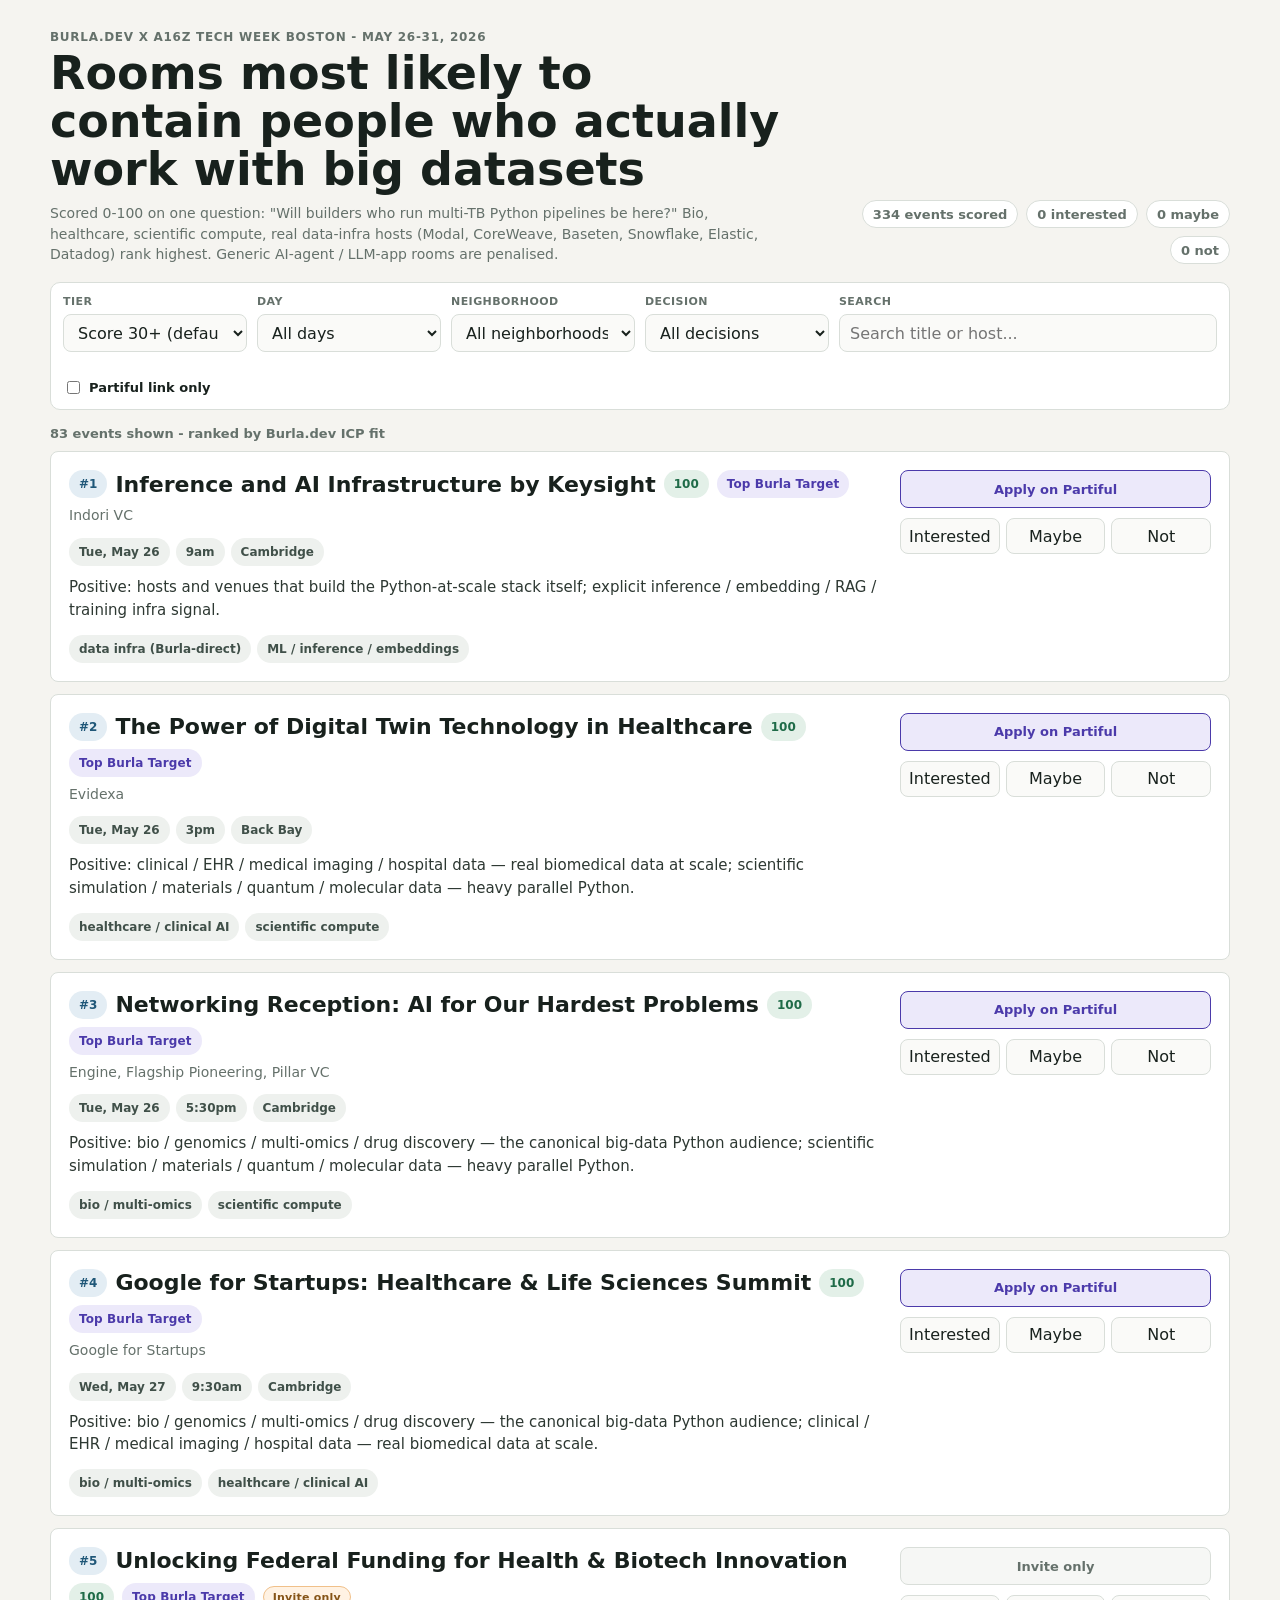
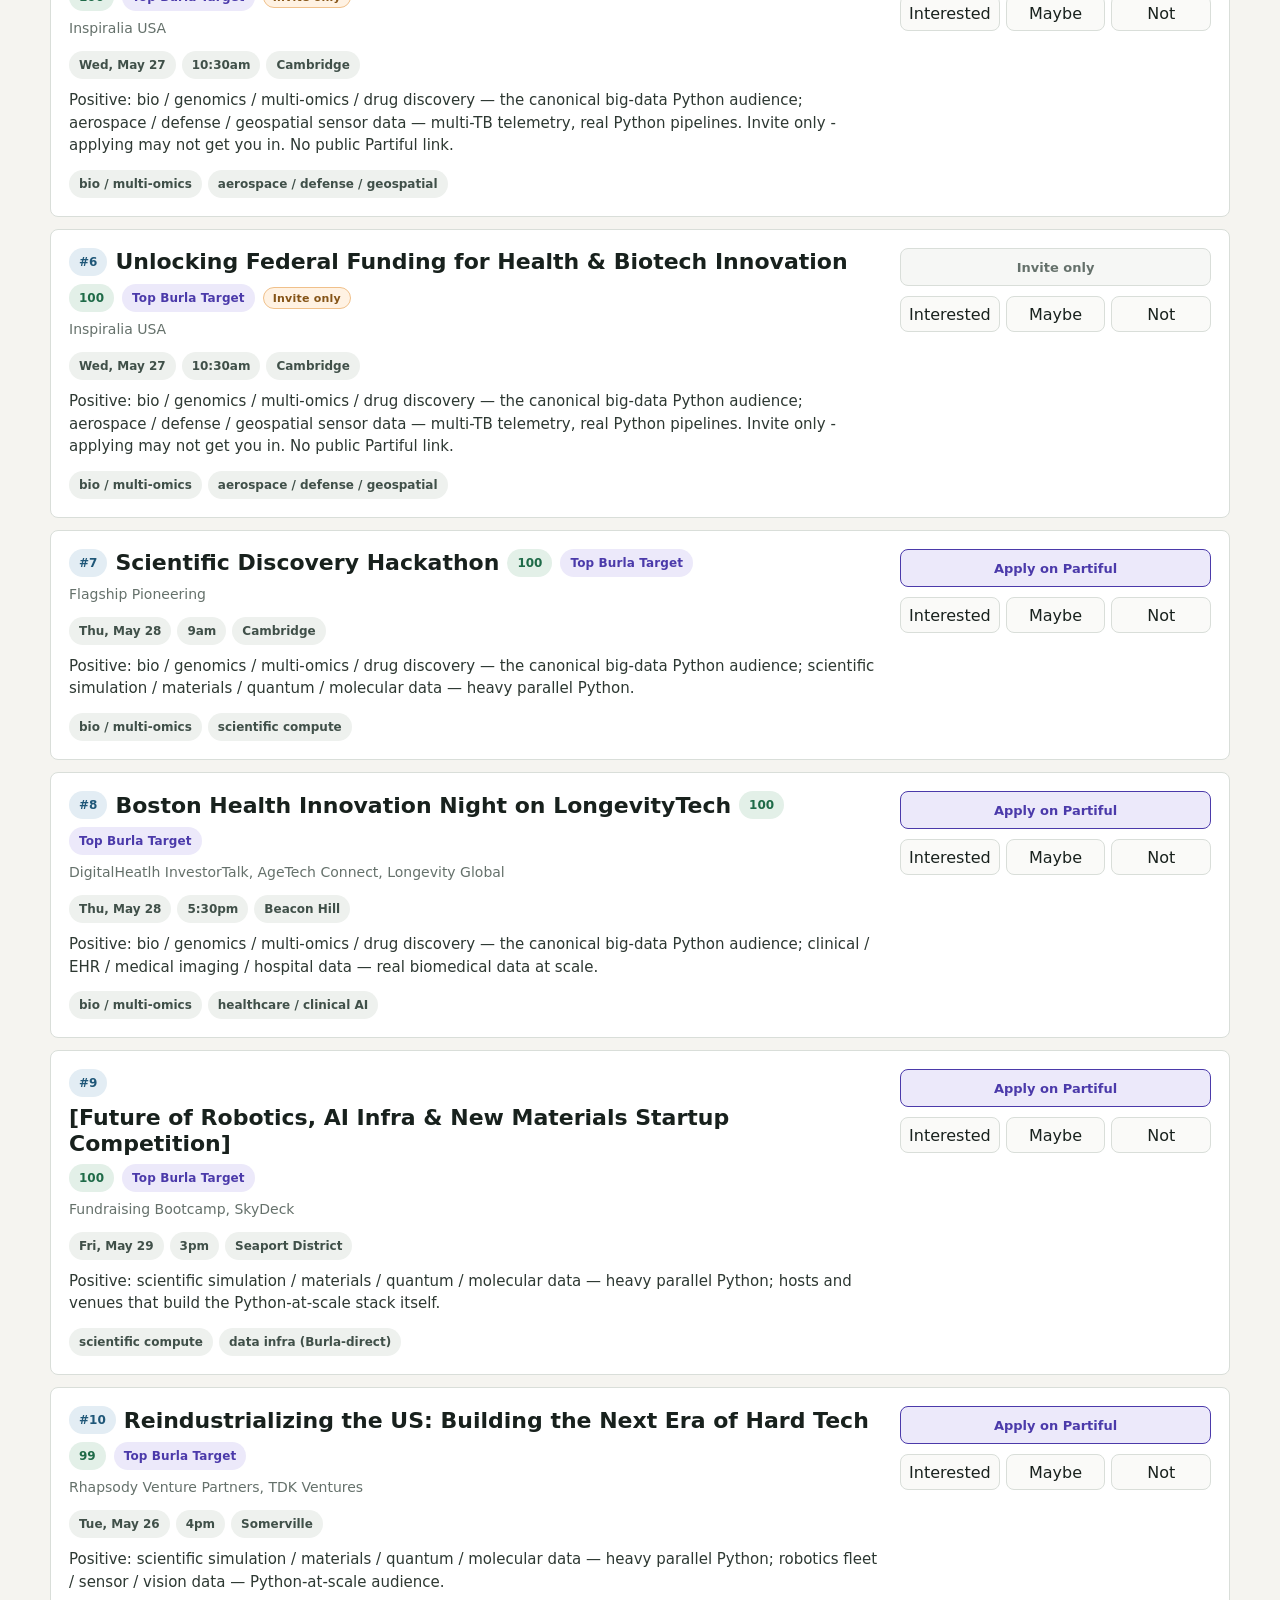
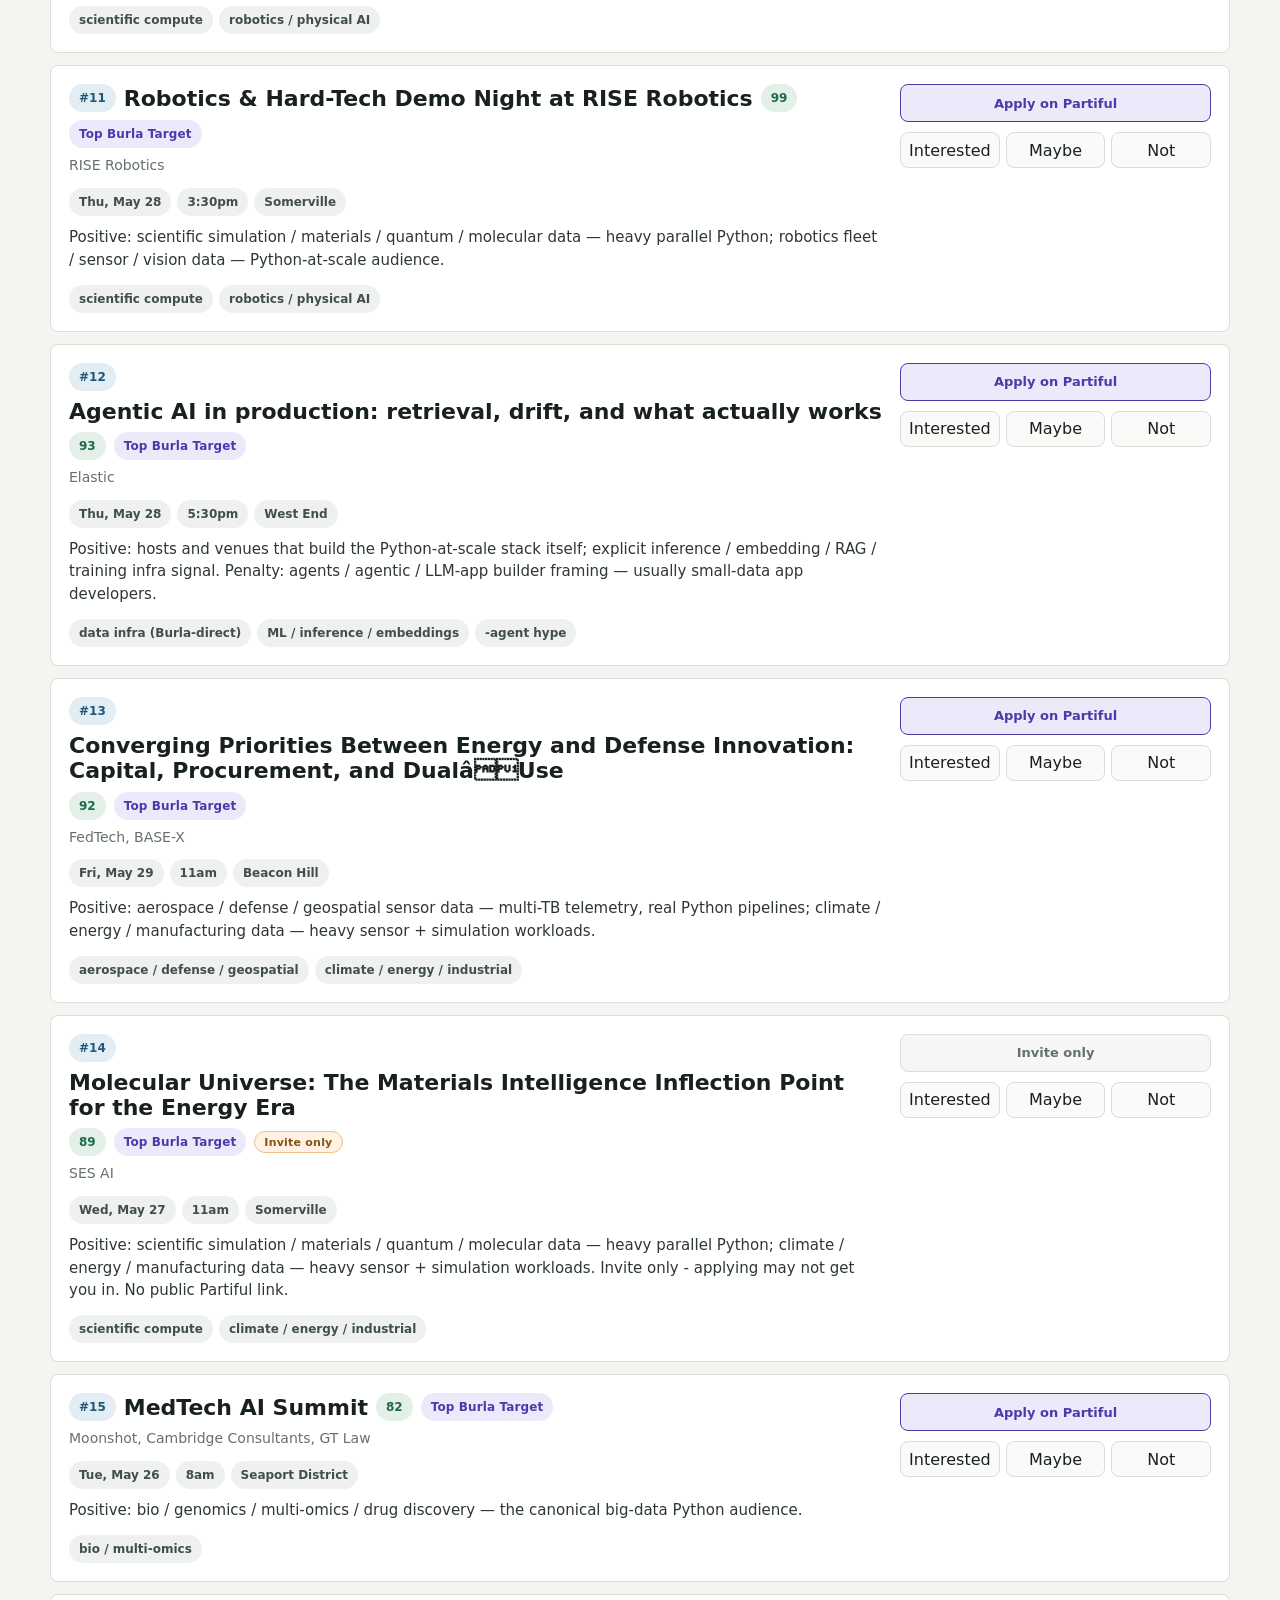
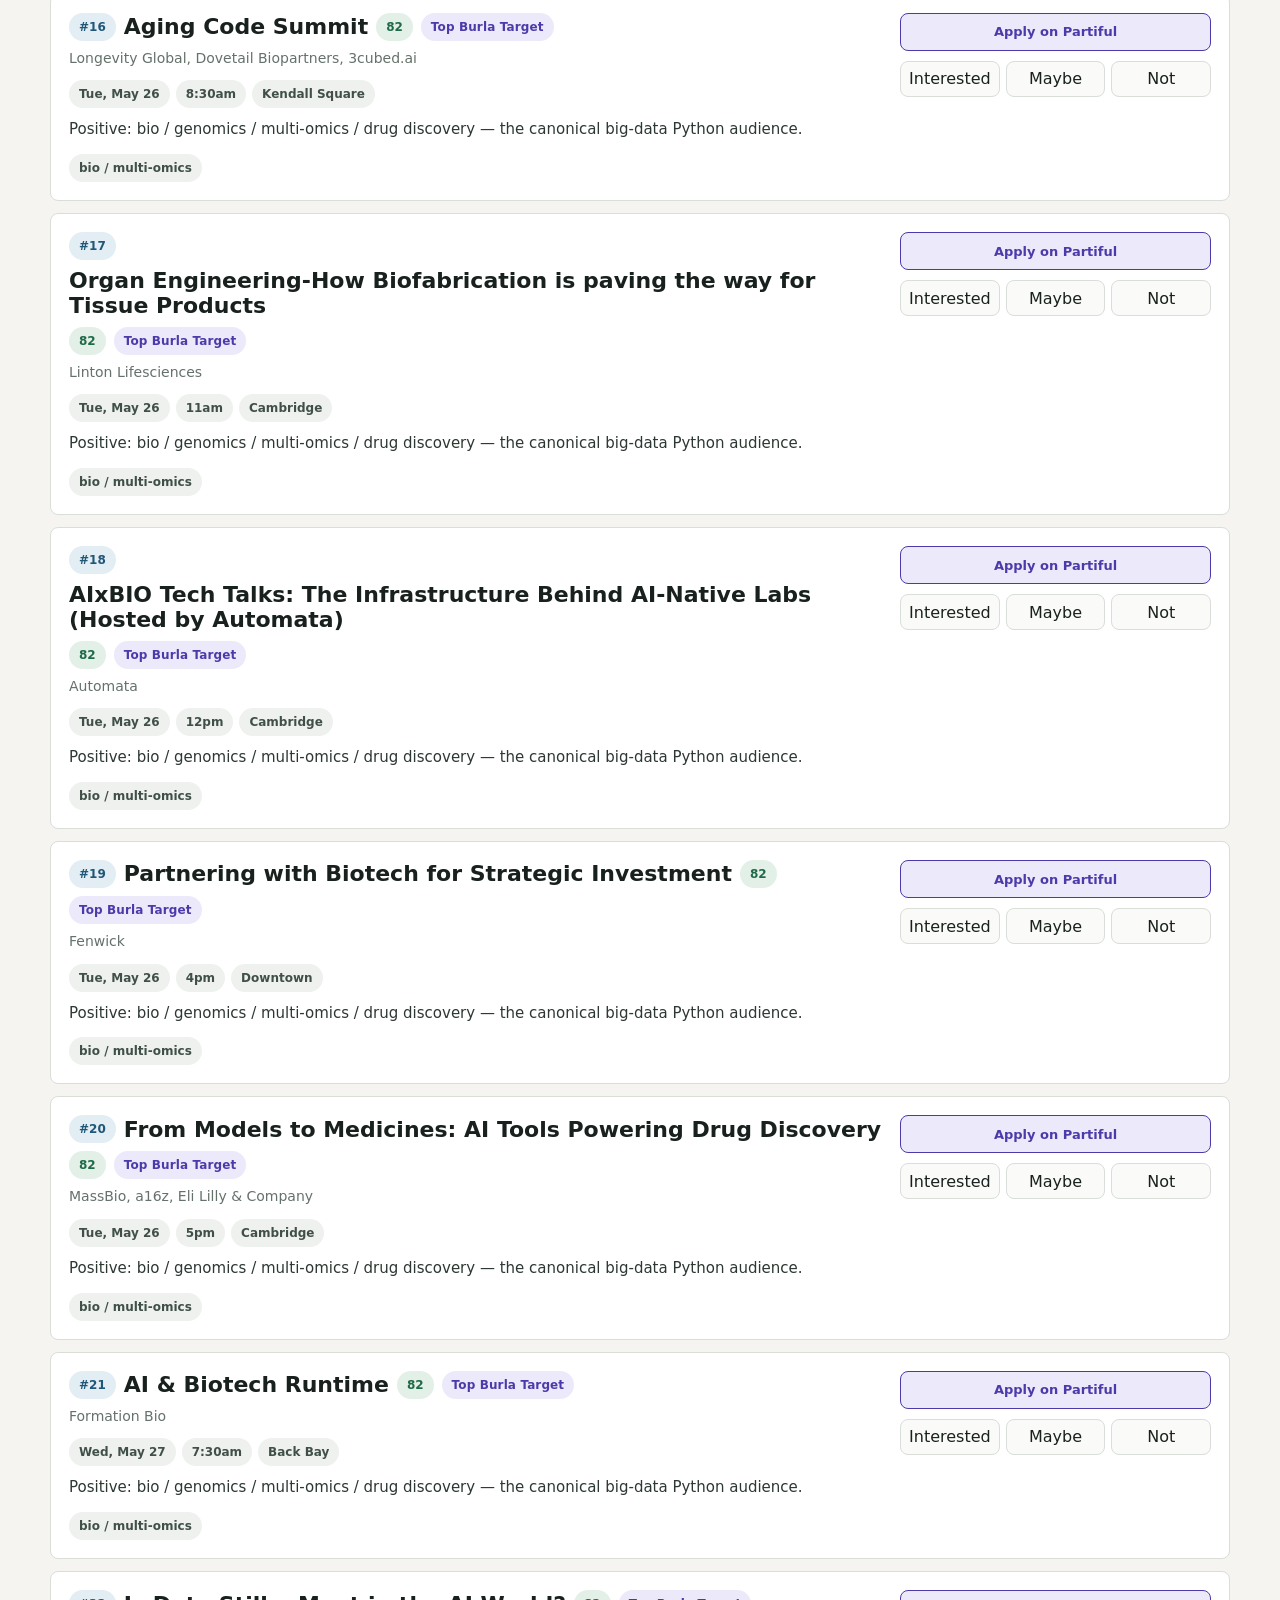
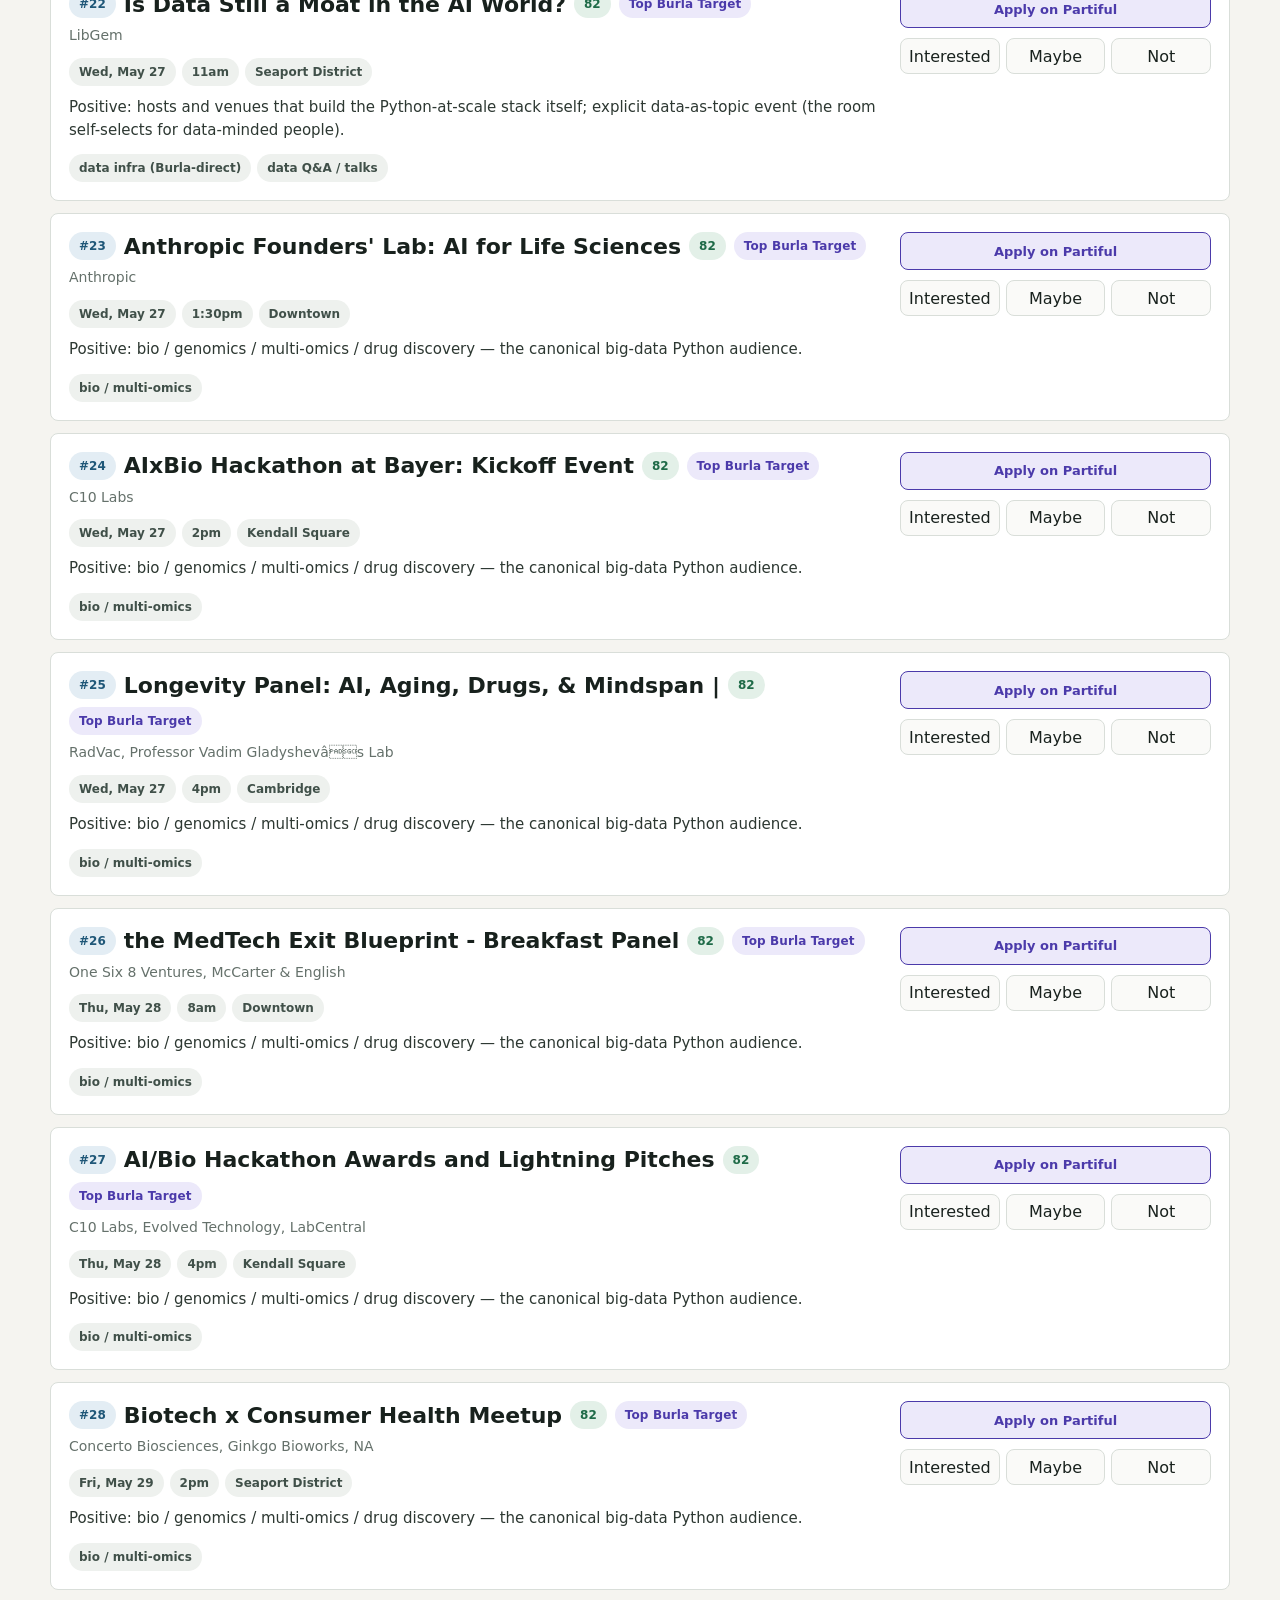
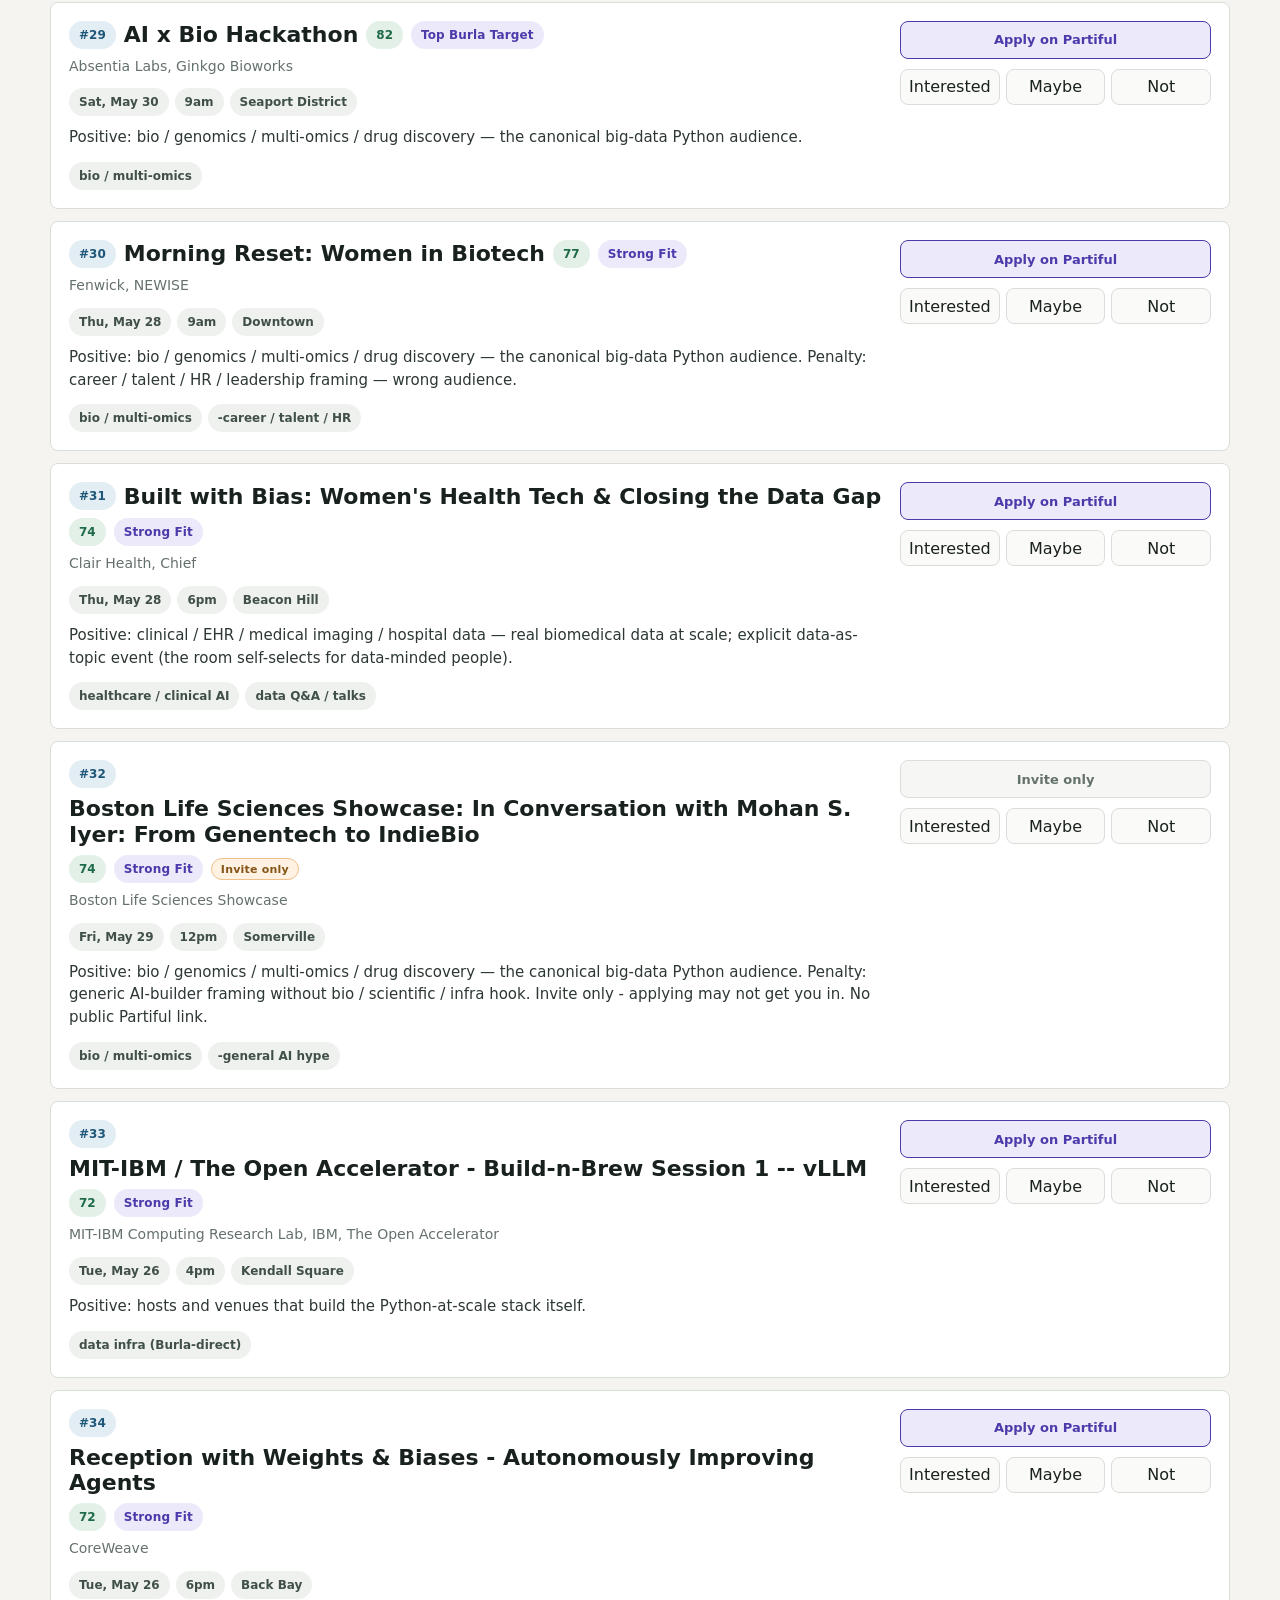
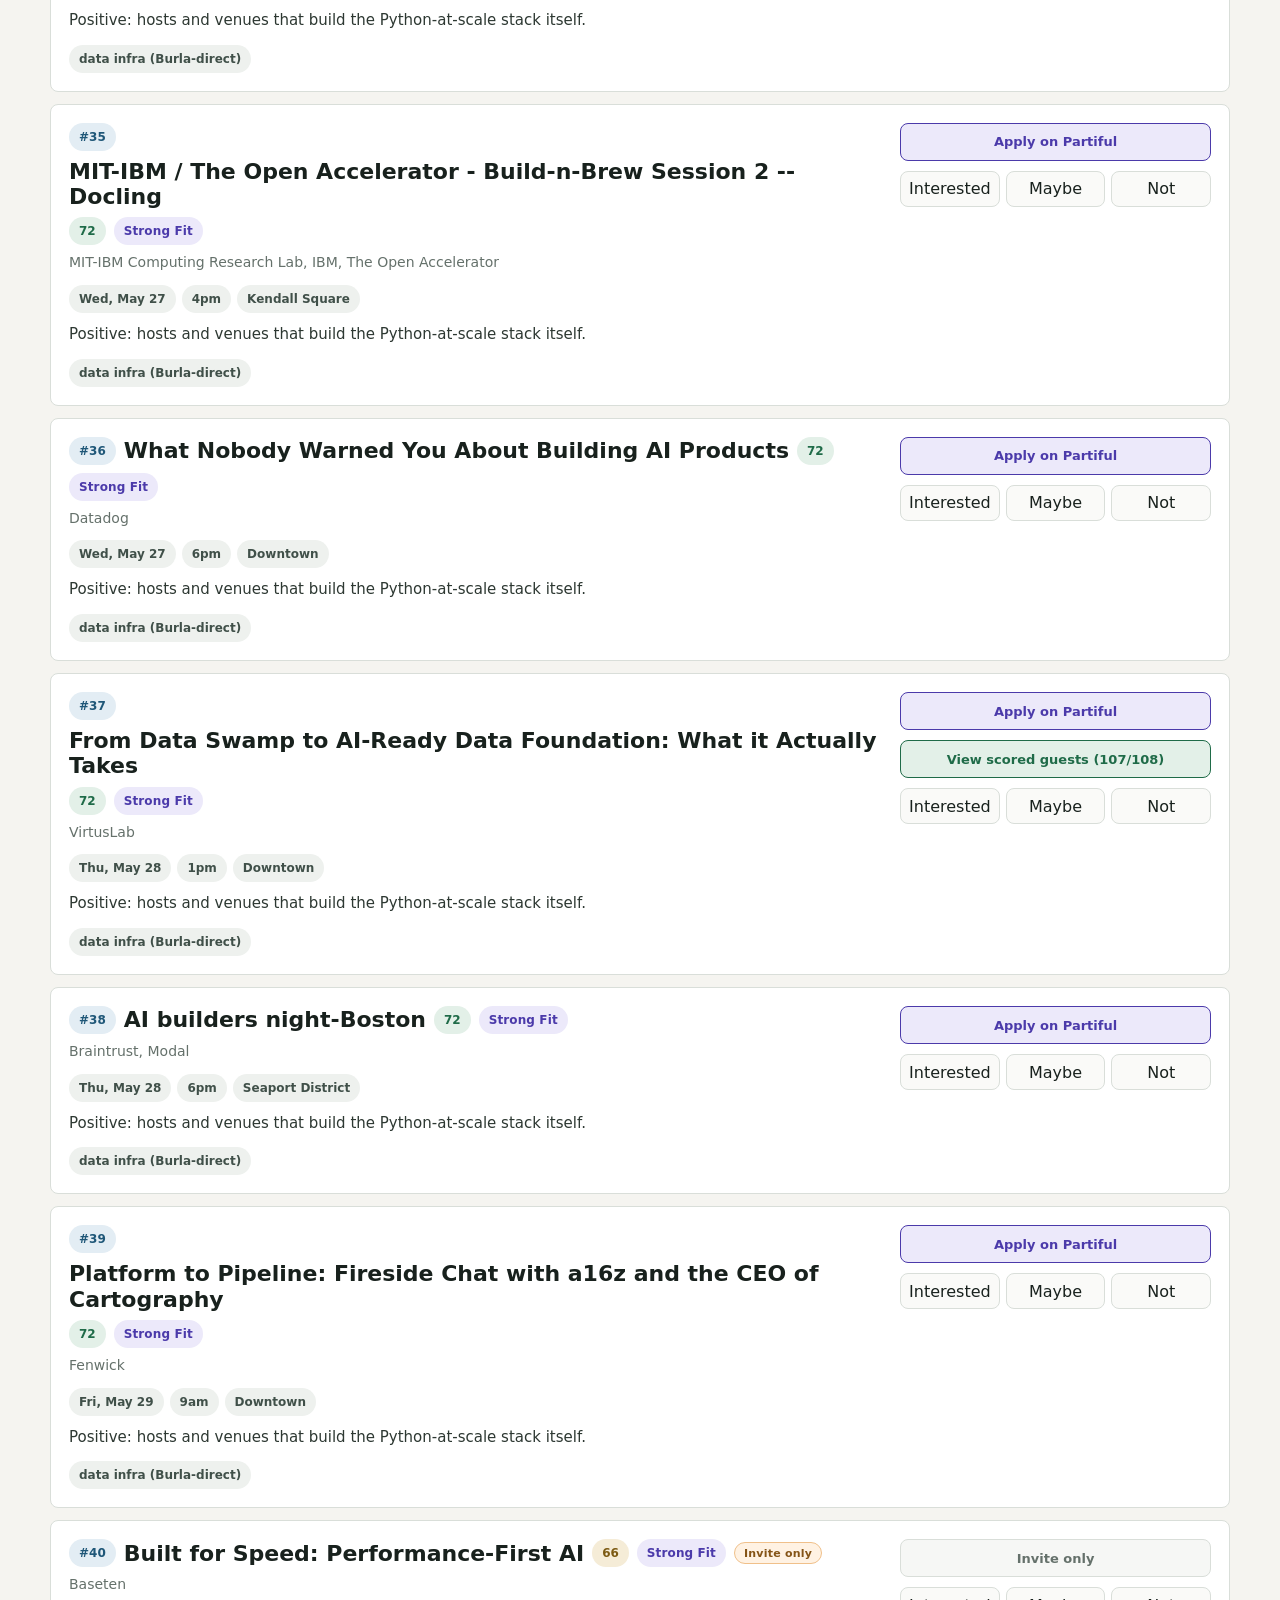
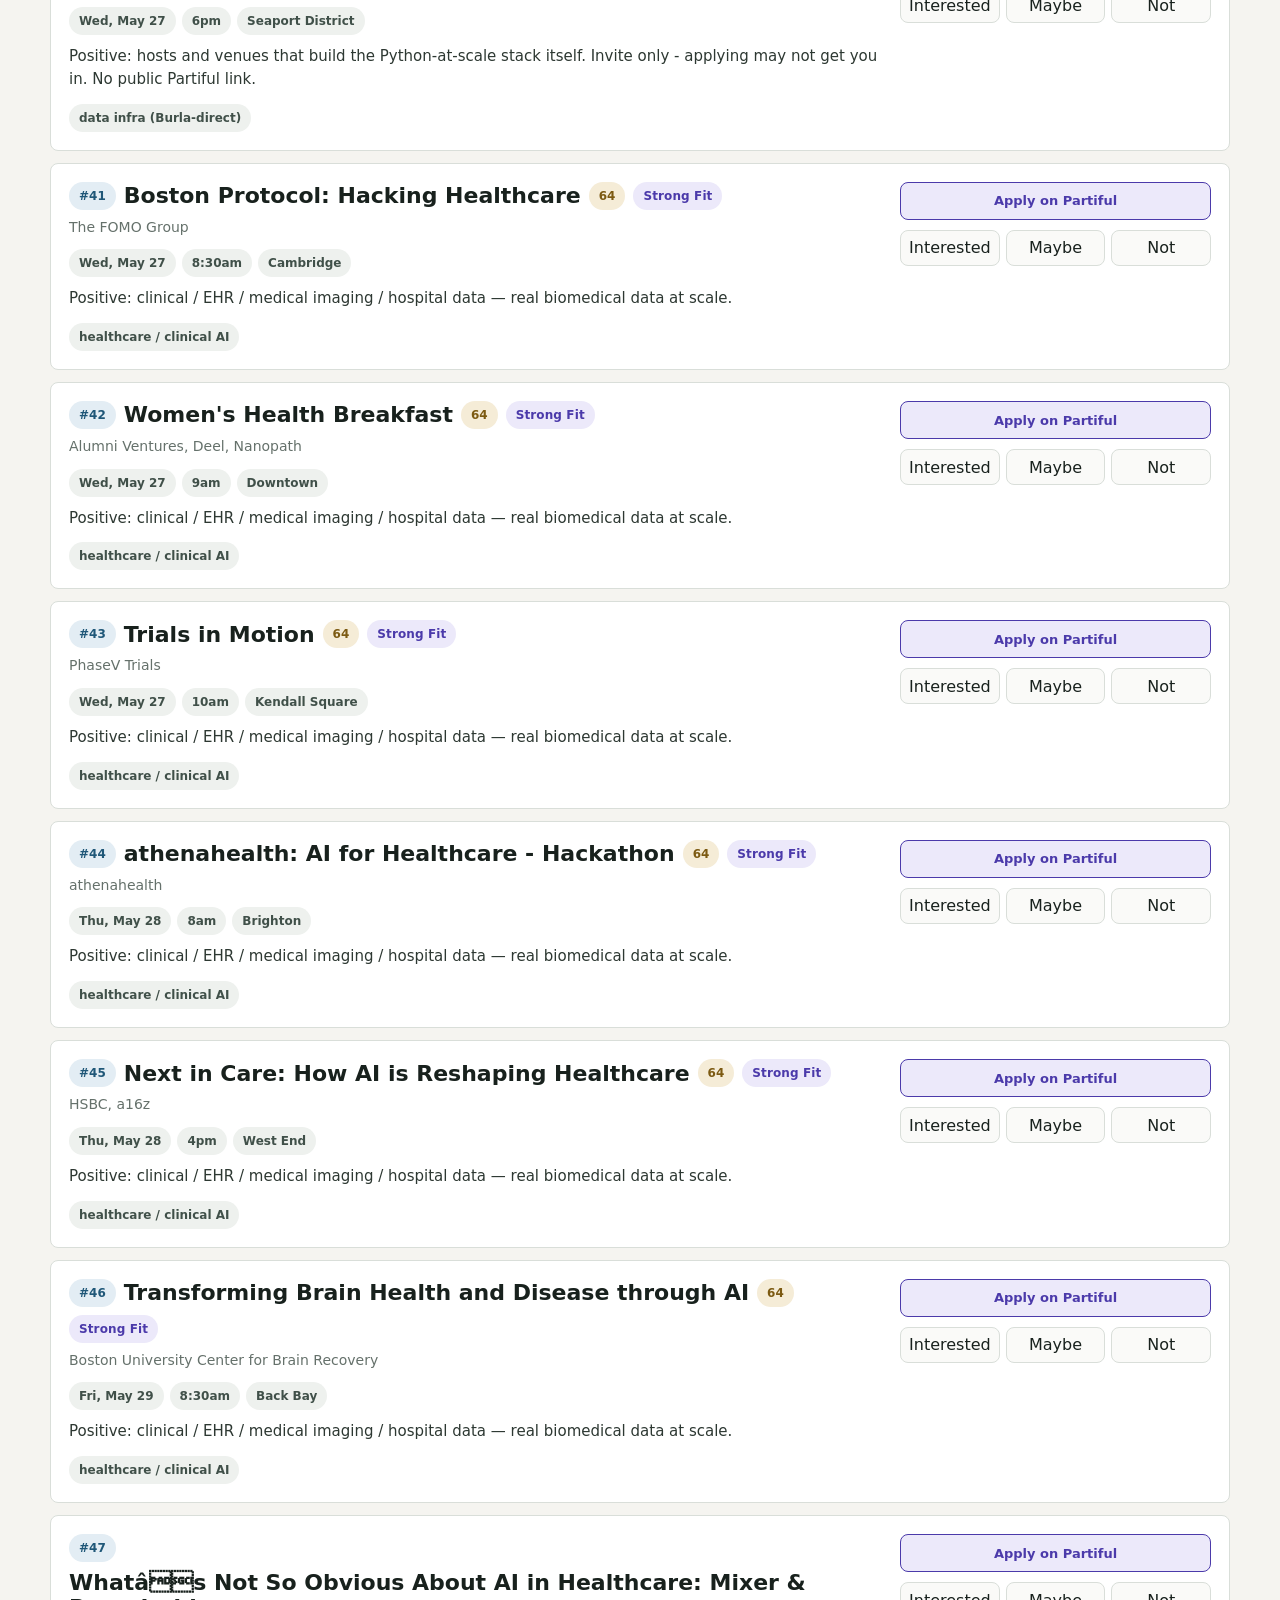
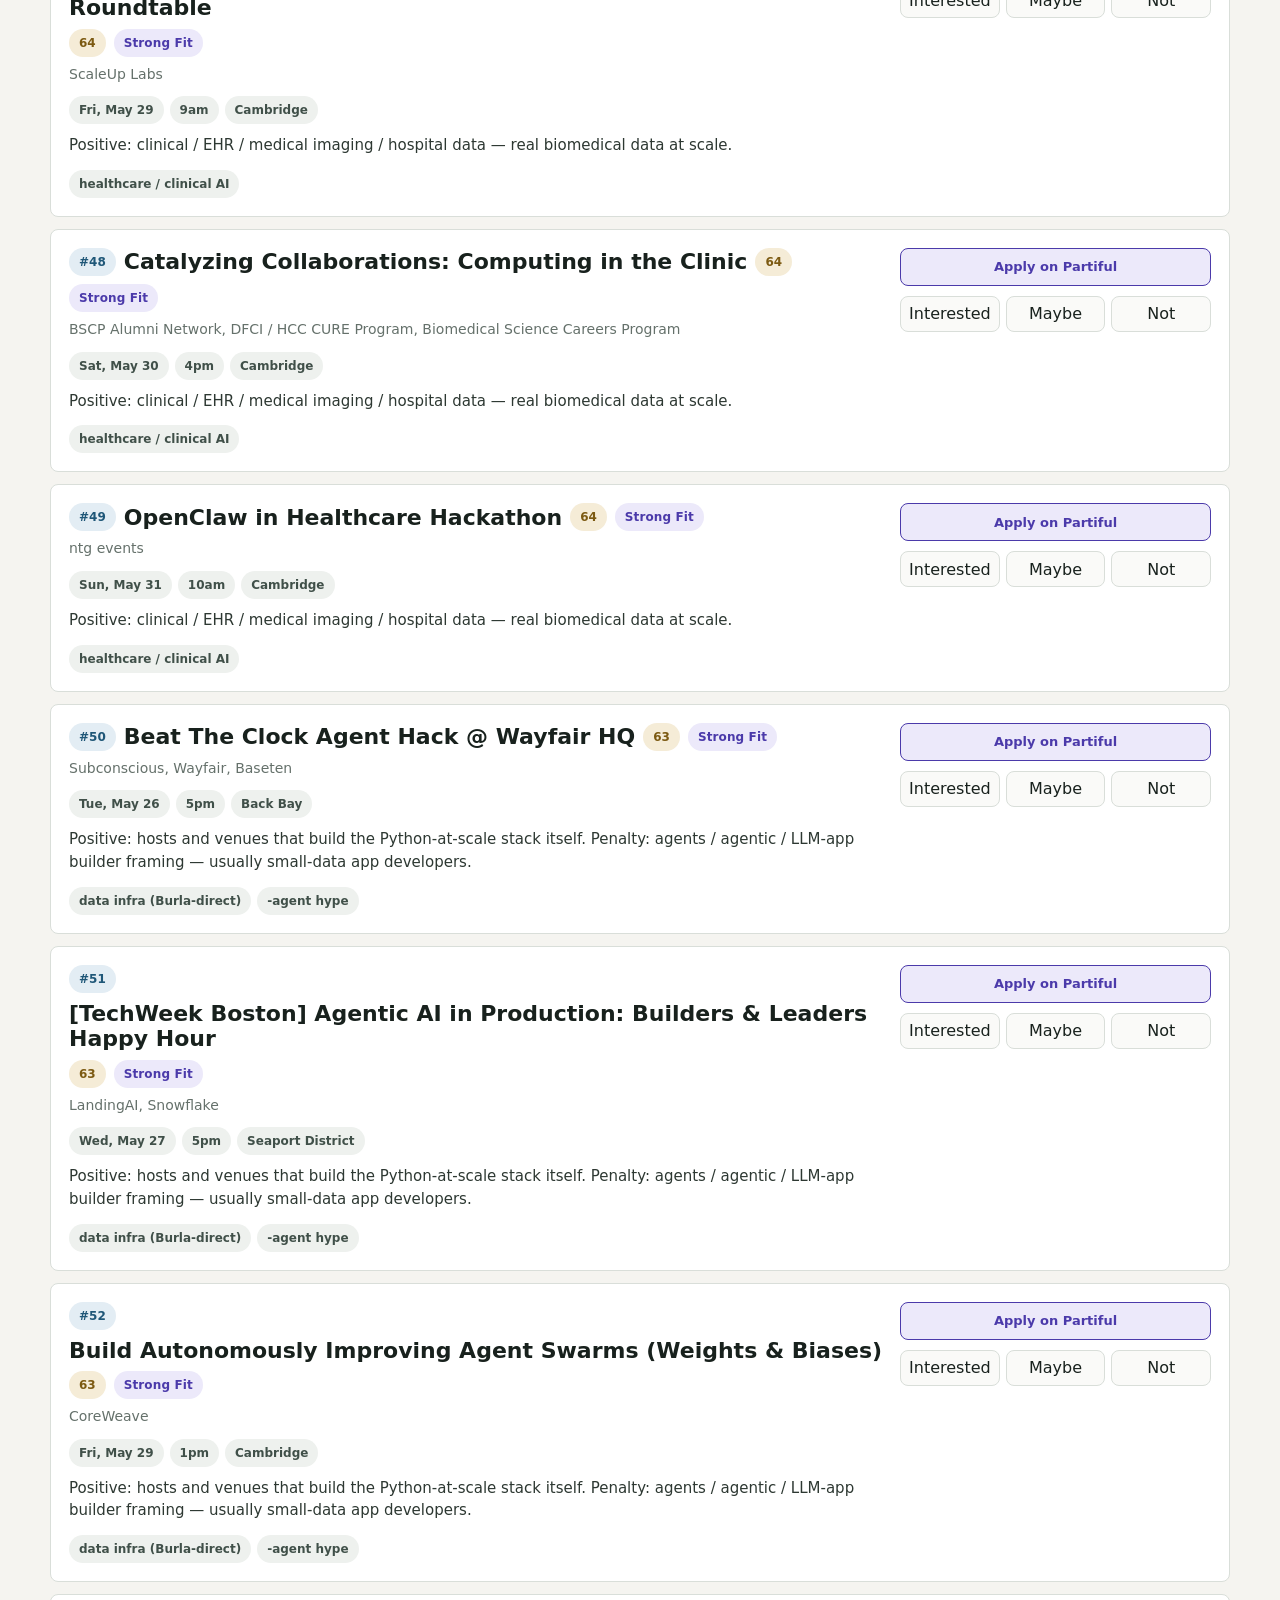
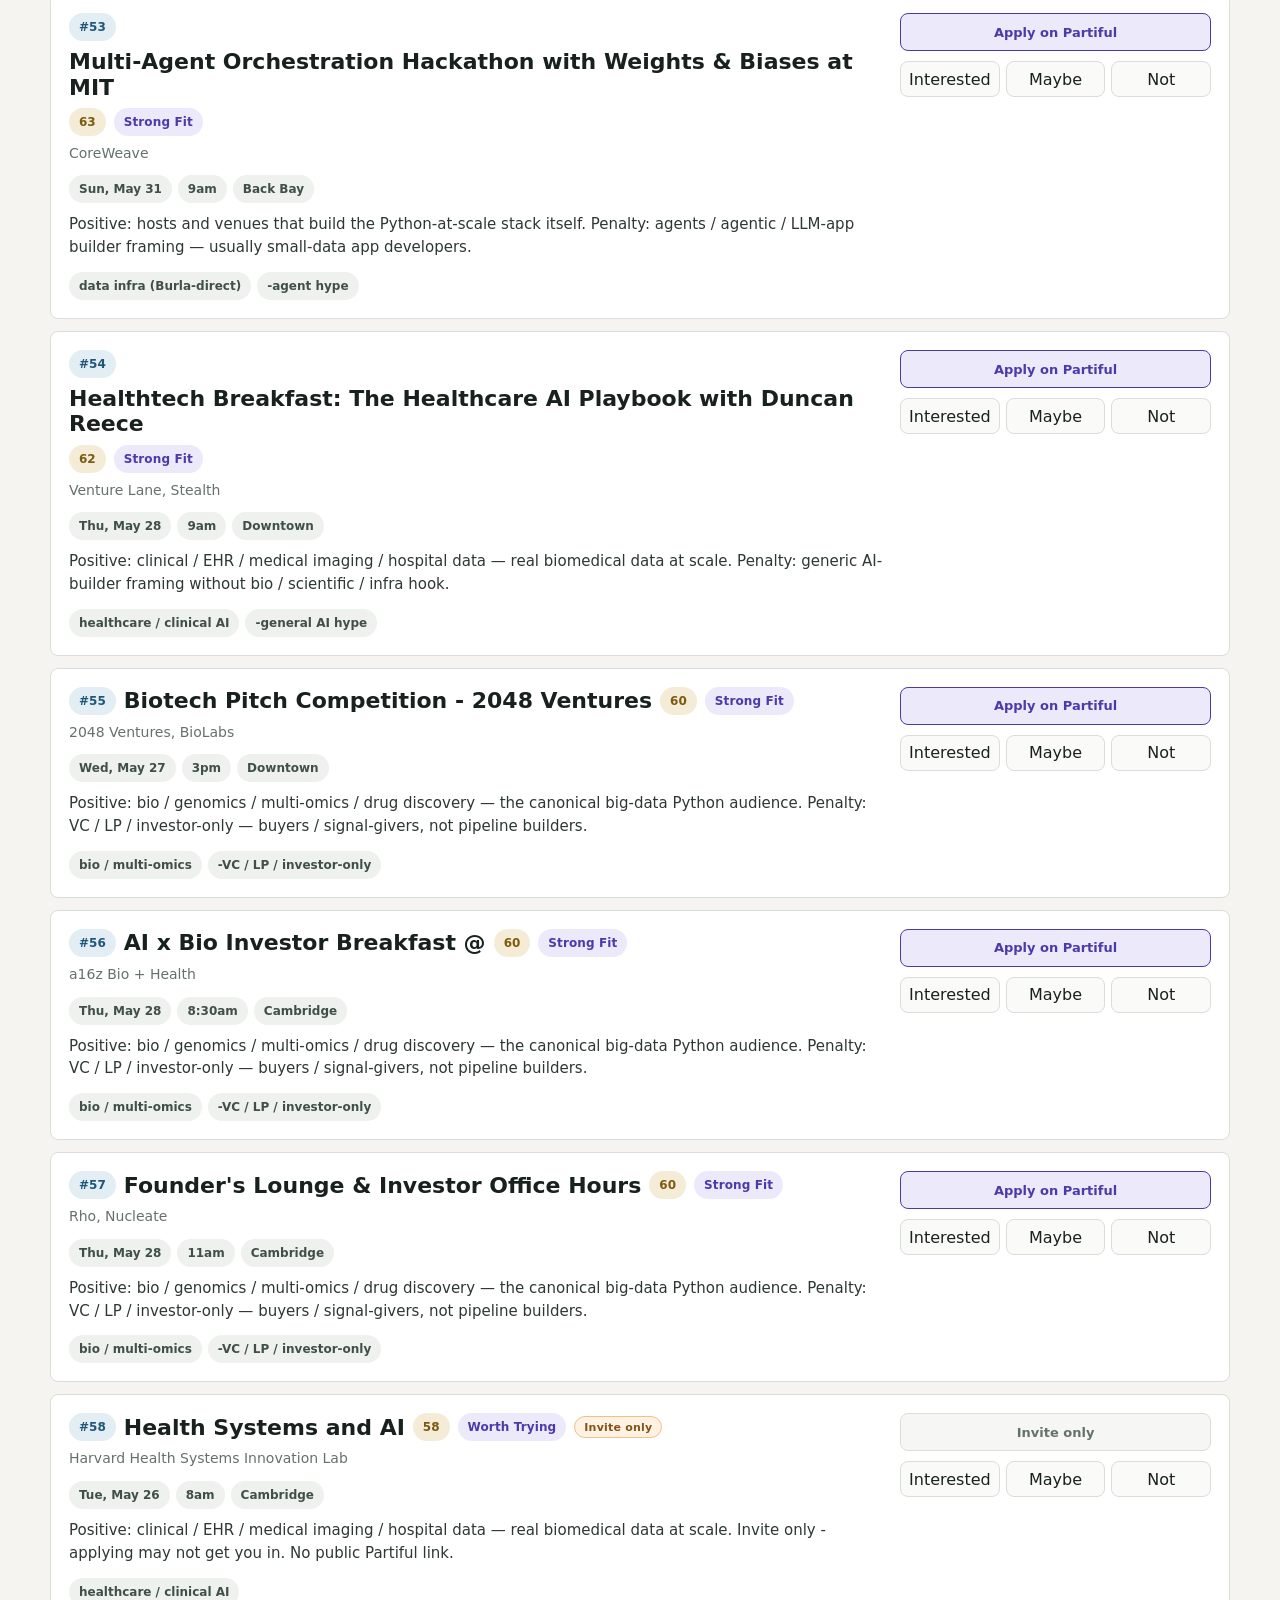
==== index.html @ 52bc9635 "Add Burla Tech Week Boston event and guest scoring dashboard. Static site with 334 scored events and" ====
<!doctype html>
<html lang="en">
  <head>
    <meta charset="utf-8">
    <meta name="viewport" content="width=device-width, initial-scale=1">
    <title>Burla x a16z Tech Week Boston</title>
    <link rel="stylesheet" href="styles.css">
  </head>
  <body>
    <main class="page">
      <header class="page-head">
        <div>
          <p class="eyebrow">Burla.dev x a16z Tech Week Boston - May 26-31, 2026</p>
          <h1>Rooms most likely to contain people who actually work with big datasets</h1>
          <p class="lede">Scored 0-100 on one question: "Will builders who run multi-TB Python pipelines be here?" Bio, healthcare, scientific compute, real data-infra hosts (Modal, CoreWeave, Baseten, Snowflake, Elastic, Datadog) rank highest. Generic AI-agent / LLM-app rooms are penalised.</p>
        </div>
        <div class="decision-counts" id="decisionCounts"></div>
      </header>

      <section class="filters">
        <div class="filter-group">
          <label for="tier">Tier</label>
          <select id="tier">
            <option value="actionable">Score 30+ (default)</option>
            <option value="all">Everything (334)</option>
            <option value="Top Burla Target">Top Burla Target</option>
            <option value="Strong Fit">Strong Fit</option>
            <option value="Worth Trying">Worth Trying</option>
            <option value="Soft / Adjacent">Soft / Adjacent</option>
            <option value="Off-Topic">Off-Topic</option>
          </select>
        </div>
        <div class="filter-group">
          <label for="day">Day</label>
          <select id="day">
            <option value="">All days</option>
          </select>
        </div>
        <div class="filter-group">
          <label for="neighborhood">Neighborhood</label>
          <select id="neighborhood">
            <option value="">All neighborhoods</option>
          </select>
        </div>
        <div class="filter-group">
          <label for="decision">Decision</label>
          <select id="decision">
            <option value="">All decisions</option>
            <option value="Interested">Only Interested</option>
            <option value="Maybe">Only Maybe</option>
            <option value="Not">Only Not</option>
            <option value="Unmarked">Only Unmarked</option>
          </select>
        </div>
        <div class="filter-group grow">
          <label for="search">Search</label>
          <input id="search" type="search" placeholder="Search title or host...">
        </div>
        <div class="filter-group">
          <label class="checkbox">
            <input id="partifulOnly" type="checkbox">
            Partiful link only
          </label>
        </div>
      </section>

      <p class="result-count" id="resultCount"></p>

      <div class="people-list" id="peopleList" aria-live="polite"></div>
    </main>

    <script type="application/json" id="events-data">[{"id": 6517, "date": "2026-05-26", "time": "09:00:00", "name": "Inference and AI Infrastructure by Keysight", "company": "Indori VC", "hosts": ["Indori VC"], "location": "Cambridge", "neighborhoods": ["Cambridge"], "partiful": "https://partiful.com/e/nJ9P46nBl7d4v8QxroQb", "isInviteOnly": false, "sponsorTier": null, "timeOfDay": "Morning", "score": 100, "tier": "Top Burla Target", "tags": ["data infra (Burla-direct)", "ML / inference / embeddings"], "evidence": "Positive: hosts and venues that build the Python-at-scale stack itself; explicit inference / embedding / RAG / training infra signal."}, {"id": 4795, "date": "2026-05-26", "time": "15:00:00", "name": "The Power of Digital Twin Technology in Healthcare", "company": "Evidexa", "hosts": ["Evidexa"], "location": "Back Bay", "neighborhoods": ["Back Bay"], "partiful": "https://partiful.com/e/F2lHjVgAHLaTJrReBQ7v", "isInviteOnly": false, "sponsorTier": null, "timeOfDay": "Afternoon", "score": 100, "tier": "Top Burla Target", "tags": ["healthcare / clinical AI", "scientific compute"], "evidence": "Positive: clinical / EHR / medical imaging / hospital data — real biomedical data at scale; scientific simulation / materials / quantum / molecular data — heavy parallel Python."}, {"id": 4759, "date": "2026-05-26", "time": "17:30:00", "name": "Networking Reception: AI for Our Hardest Problems", "company": "The Engine", "hosts": ["Engine", "Flagship Pioneering", "Pillar VC"], "location": "Cambridge", "neighborhoods": ["Cambridge"], "partiful": "https://partiful.com/e/9zk8PBr3GI2cSWVj9niv", "isInviteOnly": false, "sponsorTier": null, "timeOfDay": "Evening", "score": 100, "tier": "Top Burla Target", "tags": ["bio / multi-omics", "scientific compute"], "evidence": "Positive: bio / genomics / multi-omics / drug discovery — the canonical big-data Python audience; scientific simulation / materials / quantum / molecular data — heavy parallel Python."}, {"id": 4497, "date": "2026-05-27", "time": "09:30:00", "name": "Google for Startups: Healthcare & Life Sciences Summit", "company": "Google for Startups", "hosts": ["Google for Startups"], "location": "Cambridge", "neighborhoods": ["Cambridge"], "partiful": "https://partiful.com/e/r15W7xfPhpCKh4AeMlDH", "isInviteOnly": false, "sponsorTier": "gold", "timeOfDay": "Morning", "score": 100, "tier": "Top Burla Target", "tags": ["bio / multi-omics", "healthcare / clinical AI"], "evidence": "Positive: bio / genomics / multi-omics / drug discovery — the canonical big-data Python audience; clinical / EHR / medical imaging / hospital data — real biomedical data at scale."}, {"id": 4560, "date": "2026-05-27", "time": "10:30:00", "name": "Unlocking Federal Funding for Health & Biotech Innovation", "company": "Inspiralia US", "hosts": ["Inspiralia USA"], "location": "Cambridge", "neighborhoods": ["Cambridge"], "partiful": null, "isInviteOnly": true, "sponsorTier": null, "timeOfDay": "Morning", "score": 100, "tier": "Top Burla Target", "tags": ["bio / multi-omics", "aerospace / defense / geospatial"], "evidence": "Positive: bio / genomics / multi-omics / drug discovery — the canonical big-data Python audience; aerospace / defense / geospatial sensor data — multi-TB telemetry, real Python pipelines. Invite only - applying may not get you in. No public Partiful link."}, {"id": 4594, "date": "2026-05-27", "time": "10:30:00", "name": "Unlocking Federal Funding for Health & Biotech Innovation", "company": "Inspiralia US", "hosts": ["Inspiralia USA"], "location": "Cambridge", "neighborhoods": ["Cambridge"], "partiful": null, "isInviteOnly": true, "sponsorTier": null, "timeOfDay": "Morning", "score": 100, "tier": "Top Burla Target", "tags": ["bio / multi-omics", "aerospace / defense / geospatial"], "evidence": "Positive: bio / genomics / multi-omics / drug discovery — the canonical big-data Python audience; aerospace / defense / geospatial sensor data — multi-TB telemetry, real Python pipelines. Invite only - applying may not get you in. No public Partiful link."}, {"id": 5579, "date": "2026-05-28", "time": "09:00:00", "name": "Scientific Discovery Hackathon", "company": "Flagship Pioneering", "hosts": ["Flagship Pioneering"], "location": "Cambridge", "neighborhoods": ["Cambridge"], "partiful": "https://partiful.com/e/QE3rf39P03sCEOFzx3Ik", "isInviteOnly": false, "sponsorTier": null, "timeOfDay": "Morning", "score": 100, "tier": "Top Burla Target", "tags": ["bio / multi-omics", "scientific compute"], "evidence": "Positive: bio / genomics / multi-omics / drug discovery — the canonical big-data Python audience; scientific simulation / materials / quantum / molecular data — heavy parallel Python."}, {"id": 33, "date": "2026-05-28", "time": "17:30:00", "name": "Boston Health Innovation Night on LongevityTech", "company": "DigitalHeatlh InvestorTalk", "hosts": ["DigitalHeatlh InvestorTalk", "AgeTech Connect", "Longevity Global"], "location": "Beacon Hill", "neighborhoods": ["Beacon Hill"], "partiful": "https://partiful.com/e/Pg2f8DHkLfdrCb3ovpkw", "isInviteOnly": false, "sponsorTier": null, "timeOfDay": "Evening", "score": 100, "tier": "Top Burla Target", "tags": ["bio / multi-omics", "healthcare / clinical AI"], "evidence": "Positive: bio / genomics / multi-omics / drug discovery — the canonical big-data Python audience; clinical / EHR / medical imaging / hospital data — real biomedical data at scale."}, {"id": 4070, "date": "2026-05-29", "time": "15:00:00", "name": "[Future of Robotics, AI Infra & New Materials Startup Competition]", "company": "Fundraising Bootcamp", "hosts": ["Fundraising Bootcamp", "SkyDeck"], "location": "Seaport District", "neighborhoods": ["Seaport District"], "partiful": "https://partiful.com/e/tfIqa3mNawYMhGzvLWwt", "isInviteOnly": false, "sponsorTier": null, "timeOfDay": "Afternoon", "score": 100, "tier": "Top Burla Target", "tags": ["scientific compute", "data infra (Burla-direct)"], "evidence": "Positive: scientific simulation / materials / quantum / molecular data — heavy parallel Python; hosts and venues that build the Python-at-scale stack itself."}, {"id": 6075, "date": "2026-05-26", "time": "16:00:00", "name": "Reindustrializing the US: Building the Next Era of Hard Tech", "company": "Rhapsody Venture Partners", "hosts": ["Rhapsody Venture Partners", "TDK Ventures"], "location": "Somerville", "neighborhoods": ["Somerville"], "partiful": "https://partiful.com/e/K0A7mmrNfgMrSyw20DLH", "isInviteOnly": false, "sponsorTier": null, "timeOfDay": "Afternoon", "score": 99, "tier": "Top Burla Target", "tags": ["scientific compute", "robotics / physical AI"], "evidence": "Positive: scientific simulation / materials / quantum / molecular data — heavy parallel Python; robotics fleet / sensor / vision data — Python-at-scale audience."}, {"id": 37, "date": "2026-05-28", "time": "15:30:00", "name": "Robotics & Hard-Tech Demo Night at RISE Robotics", "company": "RISE Robotics", "hosts": ["RISE Robotics"], "location": "Somerville", "neighborhoods": ["Somerville"], "partiful": "https://partiful.com/e/KP2y0vtxmdLA5FggQLlG", "isInviteOnly": false, "sponsorTier": null, "timeOfDay": "Afternoon", "score": 99, "tier": "Top Burla Target", "tags": ["scientific compute", "robotics / physical AI"], "evidence": "Positive: scientific simulation / materials / quantum / molecular data — heavy parallel Python; robotics fleet / sensor / vision data — Python-at-scale audience."}, {"id": 5479, "date": "2026-05-28", "time": "17:30:00", "name": "Agentic AI in production: retrieval, drift, and what actually works", "company": "Elastic", "hosts": ["Elastic"], "location": "West End", "neighborhoods": ["West End"], "partiful": "https://partiful.com/e/iShXGbvtF35NmFklk54c", "isInviteOnly": false, "sponsorTier": null, "timeOfDay": "Evening", "score": 93, "tier": "Top Burla Target", "tags": ["data infra (Burla-direct)", "ML / inference / embeddings", "-agent hype"], "evidence": "Positive: hosts and venues that build the Python-at-scale stack itself; explicit inference / embedding / RAG / training infra signal. Penalty: agents / agentic / LLM-app builder framing — usually small-data app developers."}, {"id": 4556, "date": "2026-05-29", "time": "11:00:00", "name": "Converging Priorities Between Energy and Defense Innovation: Capital, Procurement, and DualâUse", "company": "FedTech", "hosts": ["FedTech", "BASE-X"], "location": "Beacon Hill", "neighborhoods": ["Beacon Hill"], "partiful": "https://partiful.com/e/zgxMqegbSNjSuUDFUdlC", "isInviteOnly": false, "sponsorTier": null, "timeOfDay": "Morning", "score": 92, "tier": "Top Burla Target", "tags": ["aerospace / defense / geospatial", "climate / energy / industrial"], "evidence": "Positive: aerospace / defense / geospatial sensor data — multi-TB telemetry, real Python pipelines; climate / energy / manufacturing data — heavy sensor + simulation workloads."}, {"id": 5575, "date": "2026-05-27", "time": "11:00:00", "name": "Molecular Universe: The Materials Intelligence Inflection Point for the Energy Era", "company": "SES AI", "hosts": ["SES AI"], "location": "Somerville", "neighborhoods": ["Somerville"], "partiful": null, "isInviteOnly": true, "sponsorTier": null, "timeOfDay": "Morning", "score": 89, "tier": "Top Burla Target", "tags": ["scientific compute", "climate / energy / industrial"], "evidence": "Positive: scientific simulation / materials / quantum / molecular data — heavy parallel Python; climate / energy / manufacturing data — heavy sensor + simulation workloads. Invite only - applying may not get you in. No public Partiful link."}, {"id": 87, "date": "2026-05-26", "time": "08:00:00", "name": "MedTech AI Summit", "company": "Moonshot", "hosts": ["Moonshot", "Cambridge Consultants", "GT Law"], "location": "Seaport District", "neighborhoods": ["Seaport District"], "partiful": "https://partiful.com/e/XpVEdIeNDHyHm6f6KipN", "isInviteOnly": false, "sponsorTier": null, "timeOfDay": "Morning", "score": 82, "tier": "Top Burla Target", "tags": ["bio / multi-omics"], "evidence": "Positive: bio / genomics / multi-omics / drug discovery — the canonical big-data Python audience."}, {"id": 4524, "date": "2026-05-26", "time": "08:30:00", "name": "Aging Code Summit", "company": "Longevity Global", "hosts": ["Longevity Global", "Dovetail Biopartners", "3cubed.ai"], "location": "Kendall Square", "neighborhoods": ["Kendall Square"], "partiful": "https://partiful.com/e/mrGX7nQq9agpUIjJplF6", "isInviteOnly": false, "sponsorTier": null, "timeOfDay": "Morning", "score": 82, "tier": "Top Burla Target", "tags": ["bio / multi-omics"], "evidence": "Positive: bio / genomics / multi-omics / drug discovery — the canonical big-data Python audience."}, {"id": 6251, "date": "2026-05-26", "time": "11:00:00", "name": "Organ Engineering-How Biofabrication is paving the way for Tissue Products", "company": "Linton Lifesciences", "hosts": ["Linton Lifesciences"], "location": "Cambridge", "neighborhoods": ["Cambridge"], "partiful": "https://partiful.com/e/B14Myl6svuM6HbvaSsCy", "isInviteOnly": false, "sponsorTier": null, "timeOfDay": "Morning", "score": 82, "tier": "Top Burla Target", "tags": ["bio / multi-omics"], "evidence": "Positive: bio / genomics / multi-omics / drug discovery — the canonical big-data Python audience."}, {"id": 255, "date": "2026-05-26", "time": "12:00:00", "name": "AIxBIO Tech Talks: The Infrastructure Behind AI-Native Labs (Hosted by Automata)", "company": "Automata", "hosts": ["Automata"], "location": "Cambridge", "neighborhoods": ["Cambridge"], "partiful": "https://partiful.com/e/19O3ycXCAN3nJfUR8FrF", "isInviteOnly": false, "sponsorTier": null, "timeOfDay": "Noon", "score": 82, "tier": "Top Burla Target", "tags": ["bio / multi-omics"], "evidence": "Positive: bio / genomics / multi-omics / drug discovery — the canonical big-data Python audience."}, {"id": 4549, "date": "2026-05-26", "time": "16:00:00", "name": "Partnering with Biotech for Strategic Investment", "company": "Fenwick", "hosts": ["Fenwick"], "location": "Downtown", "neighborhoods": ["Downtown"], "partiful": "https://partiful.com/e/9F6jn6vipZnQ9fFwe9Oq", "isInviteOnly": false, "sponsorTier": "platinum", "timeOfDay": "Afternoon", "score": 82, "tier": "Top Burla Target", "tags": ["bio / multi-omics"], "evidence": "Positive: bio / genomics / multi-omics / drug discovery — the canonical big-data Python audience."}, {"id": 4745, "date": "2026-05-26", "time": "17:00:00", "name": "From Models to Medicines: AI Tools Powering Drug Discovery", "company": "MassBio", "hosts": ["MassBio", "a16z", "Eli Lilly & Company"], "location": "Cambridge", "neighborhoods": ["Cambridge"], "partiful": "https://partiful.com/e/x7APx6PtGOrOLpxmqGHi", "isInviteOnly": false, "sponsorTier": "platinum", "timeOfDay": "Evening", "score": 82, "tier": "Top Burla Target", "tags": ["bio / multi-omics"], "evidence": "Positive: bio / genomics / multi-omics / drug discovery — the canonical big-data Python audience."}, {"id": 4085, "date": "2026-05-27", "time": "07:30:00", "name": "AI & Biotech Runtime", "company": "Formation Bio", "hosts": ["Formation Bio"], "location": "Back Bay", "neighborhoods": ["Back Bay"], "partiful": "https://partiful.com/e/FJXCHsTzgGQQQwt1qWGG", "isInviteOnly": false, "sponsorTier": null, "timeOfDay": "Morning", "score": 82, "tier": "Top Burla Target", "tags": ["bio / multi-omics"], "evidence": "Positive: bio / genomics / multi-omics / drug discovery — the canonical big-data Python audience."}, {"id": 5354, "date": "2026-05-27", "time": "11:00:00", "name": "Is Data Still a Moat in the AI World?", "company": "LibGem", "hosts": ["LibGem"], "location": "Seaport District", "neighborhoods": ["Seaport District"], "partiful": "https://partiful.com/e/g16OAfTQBIqG4XpYqWD1", "isInviteOnly": false, "sponsorTier": null, "timeOfDay": "Morning", "score": 82, "tier": "Top Burla Target", "tags": ["data infra (Burla-direct)", "data Q&A / talks"], "evidence": "Positive: hosts and venues that build the Python-at-scale stack itself; explicit data-as-topic event (the room self-selects for data-minded people)."}, {"id": 5416, "date": "2026-05-27", "time": "13:30:00", "name": "Anthropic Founders' Lab: AI for Life Sciences", "company": "Anthropic", "hosts": ["Anthropic"], "location": "Downtown", "neighborhoods": ["Downtown"], "partiful": "https://partiful.com/e/gKBL52v6jIOhzpijIXBV", "isInviteOnly": false, "sponsorTier": null, "timeOfDay": "Afternoon", "score": 82, "tier": "Top Burla Target", "tags": ["bio / multi-omics"], "evidence": "Positive: bio / genomics / multi-omics / drug discovery — the canonical big-data Python audience."}, {"id": 4695, "date": "2026-05-27", "time": "14:00:00", "name": "AIxBio Hackathon at Bayer: Kickoff Event", "company": "C10 Labs", "hosts": ["C10 Labs"], "location": "Kendall Square", "neighborhoods": ["Kendall Square"], "partiful": "https://partiful.com/e/d75Fr7EgDNLoznDMb4MV", "isInviteOnly": false, "sponsorTier": null, "timeOfDay": "Afternoon", "score": 82, "tier": "Top Burla Target", "tags": ["bio / multi-omics"], "evidence": "Positive: bio / genomics / multi-omics / drug discovery — the canonical big-data Python audience."}, {"id": 4933, "date": "2026-05-27", "time": "16:00:00", "name": "Longevity Panel: AI, Aging, Drugs, & Mindspan |", "company": "RadVac", "hosts": ["RadVac", "Professor Vadim Gladyshevâs Lab"], "location": "Cambridge", "neighborhoods": ["Cambridge"], "partiful": "https://partiful.com/e/sB1i5KBYubAKlyFblza0", "isInviteOnly": false, "sponsorTier": null, "timeOfDay": "Afternoon", "score": 82, "tier": "Top Burla Target", "tags": ["bio / multi-omics"], "evidence": "Positive: bio / genomics / multi-omics / drug discovery — the canonical big-data Python audience."}, {"id": 4469, "date": "2026-05-28", "time": "08:00:00", "name": "the MedTech Exit Blueprint - Breakfast Panel", "company": "One Six 8 Ventures", "hosts": ["One Six 8 Ventures", "McCarter & English"], "location": "Downtown", "neighborhoods": ["Downtown"], "partiful": "https://partiful.com/e/noAD9TMCFIBh5o7fUdL3", "isInviteOnly": false, "sponsorTier": null, "timeOfDay": "Morning", "score": 82, "tier": "Top Burla Target", "tags": ["bio / multi-omics"], "evidence": "Positive: bio / genomics / multi-omics / drug discovery — the canonical big-data Python audience."}, {"id": 4683, "date": "2026-05-28", "time": "16:00:00", "name": "AI/Bio Hackathon Awards and Lightning Pitches", "company": "C10 Labs", "hosts": ["C10 Labs", "Evolved Technology", "LabCentral"], "location": "Kendall Square", "neighborhoods": ["Kendall Square"], "partiful": "https://partiful.com/e/XtABb8m1oJkDVZ81Ahxj", "isInviteOnly": false, "sponsorTier": null, "timeOfDay": "Afternoon", "score": 82, "tier": "Top Burla Target", "tags": ["bio / multi-omics"], "evidence": "Positive: bio / genomics / multi-omics / drug discovery — the canonical big-data Python audience."}, {"id": 5569, "date": "2026-05-29", "time": "14:00:00", "name": "Biotech x Consumer Health Meetup", "company": "Concerto Biosciences", "hosts": ["Concerto Biosciences", "Ginkgo Bioworks", "NA"], "location": "Seaport District", "neighborhoods": ["Seaport District"], "partiful": "https://partiful.com/e/GDUtWO77adM94auHoU8l", "isInviteOnly": false, "sponsorTier": null, "timeOfDay": "Afternoon", "score": 82, "tier": "Top Burla Target", "tags": ["bio / multi-omics"], "evidence": "Positive: bio / genomics / multi-omics / drug discovery — the canonical big-data Python audience."}, {"id": 5981, "date": "2026-05-30", "time": "09:00:00", "name": "AI x Bio Hackathon", "company": "Absentia Labs", "hosts": ["Absentia Labs", "Ginkgo Bioworks"], "location": "Seaport District", "neighborhoods": ["Seaport District"], "partiful": "https://partiful.com/e/4ltwdcESiUvW3BUsX296", "isInviteOnly": false, "sponsorTier": null, "timeOfDay": "Morning", "score": 82, "tier": "Top Burla Target", "tags": ["bio / multi-omics"], "evidence": "Positive: bio / genomics / multi-omics / drug discovery — the canonical big-data Python audience."}, {"id": 4428, "date": "2026-05-28", "time": "09:00:00", "name": "Morning Reset: Women in Biotech", "company": "Fenwick", "hosts": ["Fenwick", "NEWISE"], "location": "Downtown", "neighborhoods": ["Downtown"], "partiful": "https://partiful.com/e/MPgjvuQtQQVitCxJ675e", "isInviteOnly": false, "sponsorTier": "platinum", "timeOfDay": "Morning", "score": 77, "tier": "Strong Fit", "tags": ["bio / multi-omics", "-career / talent / HR"], "evidence": "Positive: bio / genomics / multi-omics / drug discovery — the canonical big-data Python audience. Penalty: career / talent / HR / leadership framing — wrong audience."}, {"id": 5131, "date": "2026-05-28", "time": "18:00:00", "name": "Built with Bias: Women's Health Tech  & Closing the Data Gap", "company": "Clair Health", "hosts": ["Clair Health", "Chief"], "location": "Beacon Hill", "neighborhoods": ["Beacon Hill"], "partiful": "https://partiful.com/e/Na6jq147vRnZXhVZh3F6", "isInviteOnly": false, "sponsorTier": null, "timeOfDay": "Evening", "score": 74, "tier": "Strong Fit", "tags": ["healthcare / clinical AI", "data Q&A / talks"], "evidence": "Positive: clinical / EHR / medical imaging / hospital data — real biomedical data at scale; explicit data-as-topic event (the room self-selects for data-minded people)."}, {"id": 5984, "date": "2026-05-29", "time": "12:00:00", "name": "Boston Life Sciences Showcase: In Conversation with Mohan S. Iyer: From Genentech to IndieBio", "company": "Boston Life Sciences Showcase", "hosts": ["Boston Life Sciences Showcase"], "location": "Somerville", "neighborhoods": ["Somerville"], "partiful": null, "isInviteOnly": true, "sponsorTier": null, "timeOfDay": "Noon", "score": 74, "tier": "Strong Fit", "tags": ["bio / multi-omics", "-general AI hype"], "evidence": "Positive: bio / genomics / multi-omics / drug discovery — the canonical big-data Python audience. Penalty: generic AI-builder framing without bio / scientific / infra hook. Invite only - applying may not get you in. No public Partiful link."}, {"id": 5553, "date": "2026-05-26", "time": "16:00:00", "name": "MIT-IBM / The Open Accelerator - Build-n-Brew Session 1 -- vLLM", "company": "MIT-IBM Computing Research Lab", "hosts": ["MIT-IBM Computing Research Lab", "IBM", "The Open Accelerator"], "location": "Kendall Square", "neighborhoods": ["Kendall Square"], "partiful": "https://partiful.com/e/2CWzL7efN3h5MtSTO9nw", "isInviteOnly": false, "sponsorTier": "platinum", "timeOfDay": "Afternoon", "score": 72, "tier": "Strong Fit", "tags": ["data infra (Burla-direct)"], "evidence": "Positive: hosts and venues that build the Python-at-scale stack itself."}, {"id": 5290, "date": "2026-05-26", "time": "18:00:00", "name": "Reception with Weights & Biases - Autonomously Improving Agents", "company": "CoreWeave", "hosts": ["CoreWeave"], "location": "Back Bay", "neighborhoods": ["Back Bay"], "partiful": "https://partiful.com/e/dEi26RKq0ZlIqzExdJxb", "isInviteOnly": false, "sponsorTier": null, "timeOfDay": "Evening", "score": 72, "tier": "Strong Fit", "tags": ["data infra (Burla-direct)"], "evidence": "Positive: hosts and venues that build the Python-at-scale stack itself."}, {"id": 6040, "date": "2026-05-27", "time": "16:00:00", "name": "MIT-IBM / The Open Accelerator - Build-n-Brew Session 2 -- Docling", "company": "MIT-IBM Computing Research Lab", "hosts": ["MIT-IBM Computing Research Lab", "IBM", "The Open Accelerator"], "location": "Kendall Square", "neighborhoods": ["Kendall Square"], "partiful": "https://partiful.com/e/K0u54muKGZTpEnUju7Jb", "isInviteOnly": false, "sponsorTier": "platinum", "timeOfDay": "Afternoon", "score": 72, "tier": "Strong Fit", "tags": ["data infra (Burla-direct)"], "evidence": "Positive: hosts and venues that build the Python-at-scale stack itself."}, {"id": 4930, "date": "2026-05-27", "time": "18:00:00", "name": "What Nobody Warned You About Building AI Products", "company": "Datadog", "hosts": ["Datadog"], "location": "Downtown", "neighborhoods": ["Downtown"], "partiful": "https://partiful.com/e/HxJ94wDRWhQJ1IaWHwUo", "isInviteOnly": false, "sponsorTier": null, "timeOfDay": "Evening", "score": 72, "tier": "Strong Fit", "tags": ["data infra (Burla-direct)"], "evidence": "Positive: hosts and venues that build the Python-at-scale stack itself."}, {"id": 4423, "date": "2026-05-28", "time": "13:00:00", "name": "From Data Swamp to AI-Ready Data Foundation: What it Actually Takes", "company": "VirtusLab", "hosts": ["VirtusLab"], "location": "Downtown", "neighborhoods": ["Downtown"], "partiful": "https://partiful.com/e/tSfM8nCo8QrI6pZFg4FY", "isInviteOnly": false, "sponsorTier": null, "timeOfDay": "Afternoon", "score": 72, "tier": "Strong Fit", "tags": ["data infra (Burla-direct)"], "evidence": "Positive: hosts and venues that build the Python-at-scale stack itself.", "guests_slug": "data_swamp", "guests_parsed": 107, "guests_declared": 108}, {"id": 4412, "date": "2026-05-28", "time": "18:00:00", "name": "AI builders night-Boston", "company": "Braintrust ", "hosts": ["Braintrust", "Modal"], "location": "Seaport District", "neighborhoods": ["Seaport District"], "partiful": "https://partiful.com/e/1sgpEmvEDCv1Vth4BO82", "isInviteOnly": false, "sponsorTier": null, "timeOfDay": "Evening", "score": 72, "tier": "Strong Fit", "tags": ["data infra (Burla-direct)"], "evidence": "Positive: hosts and venues that build the Python-at-scale stack itself."}, {"id": 5554, "date": "2026-05-29", "time": "09:00:00", "name": "Platform to Pipeline: Fireside Chat with a16z and the CEO of Cartography", "company": "Fenwick", "hosts": ["Fenwick"], "location": "Downtown", "neighborhoods": ["Downtown"], "partiful": "https://partiful.com/e/vQDvxdHU5dZgwJAFBzmZ", "isInviteOnly": false, "sponsorTier": "platinum", "timeOfDay": "Morning", "score": 72, "tier": "Strong Fit", "tags": ["data infra (Burla-direct)"], "evidence": "Positive: hosts and venues that build the Python-at-scale stack itself."}, {"id": 5588, "date": "2026-05-27", "time": "18:00:00", "name": "Built for Speed: Performance-First AI", "company": "Baseten", "hosts": ["Baseten"], "location": "Seaport District", "neighborhoods": ["Seaport District"], "partiful": null, "isInviteOnly": true, "sponsorTier": null, "timeOfDay": "Evening", "score": 66, "tier": "Strong Fit", "tags": ["data infra (Burla-direct)"], "evidence": "Positive: hosts and venues that build the Python-at-scale stack itself. Invite only - applying may not get you in. No public Partiful link."}, {"id": 4248, "date": "2026-05-27", "time": "08:30:00", "name": "Boston Protocol: Hacking Healthcare", "company": "The FOMO Group", "hosts": ["The FOMO Group"], "location": "Cambridge", "neighborhoods": ["Cambridge"], "partiful": "https://partiful.com/e/co1H0pbx1kjHrxbCe4Mz", "isInviteOnly": false, "sponsorTier": null, "timeOfDay": "Morning", "score": 64, "tier": "Strong Fit", "tags": ["healthcare / clinical AI"], "evidence": "Positive: clinical / EHR / medical imaging / hospital data — real biomedical data at scale."}, {"id": 4648, "date": "2026-05-27", "time": "09:00:00", "name": "Women's Health Breakfast", "company": "Alumni Ventures", "hosts": ["Alumni Ventures", "Deel", "Nanopath"], "location": "Downtown", "neighborhoods": ["Downtown"], "partiful": "https://partiful.com/e/HHSHwj6EefPW6vGKWE7h", "isInviteOnly": false, "sponsorTier": "gold", "timeOfDay": "Morning", "score": 64, "tier": "Strong Fit", "tags": ["healthcare / clinical AI"], "evidence": "Positive: clinical / EHR / medical imaging / hospital data — real biomedical data at scale."}, {"id": 6046, "date": "2026-05-27", "time": "10:00:00", "name": "Trials in Motion", "company": "PhaseV Trials", "hosts": ["PhaseV Trials"], "location": "Kendall Square", "neighborhoods": ["Kendall Square"], "partiful": "https://partiful.com/e/2FALmSd7dGutTvgJuJrh", "isInviteOnly": false, "sponsorTier": null, "timeOfDay": "Morning", "score": 64, "tier": "Strong Fit", "tags": ["healthcare / clinical AI"], "evidence": "Positive: clinical / EHR / medical imaging / hospital data — real biomedical data at scale."}, {"id": 4218, "date": "2026-05-28", "time": "08:00:00", "name": "athenahealth: AI for Healthcare - Hackathon", "company": "athenahealth", "hosts": ["athenahealth"], "location": "Brighton", "neighborhoods": ["Brighton"], "partiful": "https://partiful.com/e/pnph1tPlBXklAB1WVI7U", "isInviteOnly": false, "sponsorTier": null, "timeOfDay": "Morning", "score": 64, "tier": "Strong Fit", "tags": ["healthcare / clinical AI"], "evidence": "Positive: clinical / EHR / medical imaging / hospital data — real biomedical data at scale."}, {"id": 5566, "date": "2026-05-28", "time": "16:00:00", "name": "Next in Care: How AI is Reshaping Healthcare", "company": "HSBC", "hosts": ["HSBC", "a16z"], "location": "West End", "neighborhoods": ["West End"], "partiful": "https://partiful.com/e/hTsMJ9EKZar9xxhdPIfq", "isInviteOnly": false, "sponsorTier": "platinum", "timeOfDay": "Afternoon", "score": 64, "tier": "Strong Fit", "tags": ["healthcare / clinical AI"], "evidence": "Positive: clinical / EHR / medical imaging / hospital data — real biomedical data at scale."}, {"id": 5164, "date": "2026-05-29", "time": "08:30:00", "name": "Transforming Brain Health and Disease through AI", "company": "Boston University Center for Brain Recovery", "hosts": ["Boston University Center for Brain Recovery"], "location": "Back Bay", "neighborhoods": ["Back Bay"], "partiful": "https://partiful.com/e/4bPVfD5hfdfHs9fylnaE", "isInviteOnly": false, "sponsorTier": null, "timeOfDay": "Morning", "score": 64, "tier": "Strong Fit", "tags": ["healthcare / clinical AI"], "evidence": "Positive: clinical / EHR / medical imaging / hospital data — real biomedical data at scale."}, {"id": 266, "date": "2026-05-29", "time": "09:00:00", "name": "Whatâs Not So Obvious About AI in Healthcare: Mixer & Roundtable", "company": "ScaleUp Labs", "hosts": ["ScaleUp Labs"], "location": "Cambridge", "neighborhoods": ["Cambridge"], "partiful": "https://partiful.com/e/xI6dIAB1TAWSpqHR6utM", "isInviteOnly": false, "sponsorTier": null, "timeOfDay": "Morning", "score": 64, "tier": "Strong Fit", "tags": ["healthcare / clinical AI"], "evidence": "Positive: clinical / EHR / medical imaging / hospital data — real biomedical data at scale."}, {"id": 5144, "date": "2026-05-30", "time": "16:00:00", "name": "Catalyzing Collaborations: Computing in the Clinic", "company": "BSCP Alumni Network", "hosts": ["BSCP Alumni Network", "DFCI / HCC CURE Program", "Biomedical Science Careers Program"], "location": "Cambridge", "neighborhoods": ["Cambridge"], "partiful": "https://partiful.com/e/WYvqeuG2pPZ0hqURAkzT", "isInviteOnly": false, "sponsorTier": null, "timeOfDay": "Afternoon", "score": 64, "tier": "Strong Fit", "tags": ["healthcare / clinical AI"], "evidence": "Positive: clinical / EHR / medical imaging / hospital data — real biomedical data at scale."}, {"id": 23, "date": "2026-05-31", "time": "10:00:00", "name": "OpenClaw in Healthcare Hackathon", "company": "ntg events", "hosts": ["ntg events"], "location": "Cambridge", "neighborhoods": ["Cambridge"], "partiful": "https://partiful.com/e/1NhkX3sqraPVyWGaJ7sj", "isInviteOnly": false, "sponsorTier": null, "timeOfDay": "Morning", "score": 64, "tier": "Strong Fit", "tags": ["healthcare / clinical AI"], "evidence": "Positive: clinical / EHR / medical imaging / hospital data — real biomedical data at scale."}, {"id": 4613, "date": "2026-05-26", "time": "17:00:00", "name": "Beat The Clock Agent Hack @ Wayfair HQ", "company": "Subconscious", "hosts": ["Subconscious", "Wayfair", "Baseten"], "location": "Back Bay", "neighborhoods": ["Back Bay"], "partiful": "https://partiful.com/e/go7W5NU5i1NYHYoxoDgp", "isInviteOnly": false, "sponsorTier": "gold", "timeOfDay": "Evening", "score": 63, "tier": "Strong Fit", "tags": ["data infra (Burla-direct)", "-agent hype"], "evidence": "Positive: hosts and venues that build the Python-at-scale stack itself. Penalty: agents / agentic / LLM-app builder framing — usually small-data app developers."}, {"id": 5072, "date": "2026-05-27", "time": "17:00:00", "name": "[TechWeek Boston] Agentic AI in Production: Builders & Leaders Happy Hour", "company": "LandingAI", "hosts": ["LandingAI", "Snowflake"], "location": "Seaport District", "neighborhoods": ["Seaport District"], "partiful": "https://partiful.com/e/eIyH9qhFTGDAvdcRDVQ1", "isInviteOnly": false, "sponsorTier": null, "timeOfDay": "Evening", "score": 63, "tier": "Strong Fit", "tags": ["data infra (Burla-direct)", "-agent hype"], "evidence": "Positive: hosts and venues that build the Python-at-scale stack itself. Penalty: agents / agentic / LLM-app builder framing — usually small-data app developers."}, {"id": 5295, "date": "2026-05-29", "time": "13:00:00", "name": "Build Autonomously Improving  Agent Swarms (Weights & Biases)", "company": "CoreWeave", "hosts": ["CoreWeave"], "location": "Cambridge", "neighborhoods": ["Cambridge"], "partiful": "https://partiful.com/e/yUFWhUip4Rt2td9rqkrK", "isInviteOnly": false, "sponsorTier": null, "timeOfDay": "Afternoon", "score": 63, "tier": "Strong Fit", "tags": ["data infra (Burla-direct)", "-agent hype"], "evidence": "Positive: hosts and venues that build the Python-at-scale stack itself. Penalty: agents / agentic / LLM-app builder framing — usually small-data app developers."}, {"id": 5265, "date": "2026-05-31", "time": "09:00:00", "name": "Multi-Agent Orchestration Hackathon with Weights & Biases at MIT", "company": "CoreWeave", "hosts": ["CoreWeave"], "location": "Back Bay", "neighborhoods": ["Back Bay"], "partiful": "https://partiful.com/e/kUWTICaO2TDCVzG8KUeP", "isInviteOnly": false, "sponsorTier": null, "timeOfDay": "Morning", "score": 63, "tier": "Strong Fit", "tags": ["data infra (Burla-direct)", "-agent hype"], "evidence": "Positive: hosts and venues that build the Python-at-scale stack itself. Penalty: agents / agentic / LLM-app builder framing — usually small-data app developers."}, {"id": 4747, "date": "2026-05-28", "time": "09:00:00", "name": "Healthtech Breakfast: The Healthcare AI Playbook with Duncan Reece", "company": "Venture Lane", "hosts": ["Venture Lane", "Stealth"], "location": "Downtown", "neighborhoods": ["Downtown"], "partiful": "https://partiful.com/e/aI76SfQiCN5E0E0ojqC8", "isInviteOnly": false, "sponsorTier": null, "timeOfDay": "Morning", "score": 62, "tier": "Strong Fit", "tags": ["healthcare / clinical AI", "-general AI hype"], "evidence": "Positive: clinical / EHR / medical imaging / hospital data — real biomedical data at scale. Penalty: generic AI-builder framing without bio / scientific / infra hook."}, {"id": 4405, "date": "2026-05-27", "time": "15:00:00", "name": "Biotech Pitch Competition - 2048 Ventures", "company": "2048 Ventures", "hosts": ["2048 Ventures", "BioLabs"], "location": "Downtown", "neighborhoods": ["Downtown"], "partiful": "https://partiful.com/e/fWRK866fdFgeonq3dGao", "isInviteOnly": false, "sponsorTier": null, "timeOfDay": "Afternoon", "score": 60, "tier": "Strong Fit", "tags": ["bio / multi-omics", "-VC / LP / investor-only"], "evidence": "Positive: bio / genomics / multi-omics / drug discovery — the canonical big-data Python audience. Penalty: VC / LP / investor-only — buyers / signal-givers, not pipeline builders."}, {"id": 6249, "date": "2026-05-28", "time": "08:30:00", "name": "AI x Bio Investor Breakfast @", "company": "a16z Bio + Health", "hosts": ["a16z Bio + Health"], "location": "Cambridge", "neighborhoods": ["Cambridge"], "partiful": "https://partiful.com/e/LPCImh146ECHpHTFLZi9", "isInviteOnly": false, "sponsorTier": null, "timeOfDay": "Morning", "score": 60, "tier": "Strong Fit", "tags": ["bio / multi-omics", "-VC / LP / investor-only"], "evidence": "Positive: bio / genomics / multi-omics / drug discovery — the canonical big-data Python audience. Penalty: VC / LP / investor-only — buyers / signal-givers, not pipeline builders."}, {"id": 5994, "date": "2026-05-28", "time": "11:00:00", "name": "Founder's Lounge & Investor Office Hours", "company": "Rho", "hosts": ["Rho", "Nucleate"], "location": "Cambridge", "neighborhoods": ["Cambridge"], "partiful": "https://partiful.com/e/lFbdUSY8LCRaxAfwqeZ3", "isInviteOnly": false, "sponsorTier": null, "timeOfDay": "Morning", "score": 60, "tier": "Strong Fit", "tags": ["bio / multi-omics", "-VC / LP / investor-only"], "evidence": "Positive: bio / genomics / multi-omics / drug discovery — the canonical big-data Python audience. Penalty: VC / LP / investor-only — buyers / signal-givers, not pipeline builders."}, {"id": 6074, "date": "2026-05-26", "time": "08:00:00", "name": "Health Systems and AI", "company": "Harvard Health Systems Innovation Lab", "hosts": ["Harvard Health Systems Innovation Lab"], "location": "Cambridge", "neighborhoods": ["Cambridge"], "partiful": null, "isInviteOnly": true, "sponsorTier": null, "timeOfDay": "Morning", "score": 58, "tier": "Worth Trying", "tags": ["healthcare / clinical AI"], "evidence": "Positive: clinical / EHR / medical imaging / hospital data — real biomedical data at scale. Invite only - applying may not get you in. No public Partiful link."}, {"id": 4220, "date": "2026-05-28", "time": "08:00:00", "name": "athenahealth: AI for Healthcare - Customers", "company": "athenahealth", "hosts": ["athenahealth"], "location": "Brighton", "neighborhoods": ["Brighton"], "partiful": null, "isInviteOnly": true, "sponsorTier": null, "timeOfDay": "Morning", "score": 58, "tier": "Worth Trying", "tags": ["healthcare / clinical AI"], "evidence": "Positive: clinical / EHR / medical imaging / hospital data — real biomedical data at scale. Invite only - applying may not get you in. No public Partiful link."}, {"id": 5996, "date": "2026-05-28", "time": "08:00:00", "name": "athenahealth: AI for Healthcare - Partner Day", "company": "athenahealth", "hosts": ["athenahealth"], "location": "Brighton", "neighborhoods": ["Brighton"], "partiful": null, "isInviteOnly": true, "sponsorTier": null, "timeOfDay": "Morning", "score": 58, "tier": "Worth Trying", "tags": ["healthcare / clinical AI"], "evidence": "Positive: clinical / EHR / medical imaging / hospital data — real biomedical data at scale. Invite only - applying may not get you in. No public Partiful link."}, {"id": 4213, "date": "2026-05-26", "time": "14:00:00", "name": "Hard-Tech Innovation & MIT.nano", "company": "MIT.nano", "hosts": ["MIT.nano"], "location": "Kendall Square", "neighborhoods": ["Kendall Square"], "partiful": "https://partiful.com/e/dU8YDPenYQbh8Zp6Lqb4", "isInviteOnly": false, "sponsorTier": null, "timeOfDay": "Afternoon", "score": 57, "tier": "Worth Trying", "tags": ["scientific compute"], "evidence": "Positive: scientific simulation / materials / quantum / molecular data — heavy parallel Python."}, {"id": 4491, "date": "2026-05-26", "time": "15:00:00", "name": "Quantum Future: Questions Answered", "company": "Convergence Center for Applied Quantum", "hosts": ["Convergence Center for Applied Quantum", "Engine", "Kendall Square Association"], "location": "Cambridge", "neighborhoods": ["Cambridge"], "partiful": "https://partiful.com/e/QkfKztxmG5W6VBzTmEF4", "isInviteOnly": false, "sponsorTier": null, "timeOfDay": "Afternoon", "score": 57, "tier": "Worth Trying", "tags": ["scientific compute"], "evidence": "Positive: scientific simulation / materials / quantum / molecular data — heavy parallel Python."}, {"id": 4069, "date": "2026-05-29", "time": "09:00:00", "name": "Building and Scaling in Quantum Tech: Bridging Engineering and Market Impact", "company": "Alumni Ventures", "hosts": ["Alumni Ventures", "J.P. Morgan"], "location": "Downtown", "neighborhoods": ["Downtown"], "partiful": "https://partiful.com/e/StgnoIxOZVtzGSdVdRhR", "isInviteOnly": false, "sponsorTier": null, "timeOfDay": "Morning", "score": 57, "tier": "Worth Trying", "tags": ["scientific compute"], "evidence": "Positive: scientific simulation / materials / quantum / molecular data — heavy parallel Python."}, {"id": 5515, "date": "2026-05-30", "time": "09:00:00", "name": "Healthcare Agentic AI Hackathon", "company": "Harvard Innovation Labs LLX", "hosts": ["Harvard Innovation Labs LLX"], "location": "Allston", "neighborhoods": ["Allston"], "partiful": "https://partiful.com/e/7EgxT5dc4UzgQL69P1Ht", "isInviteOnly": false, "sponsorTier": null, "timeOfDay": "Morning", "score": 55, "tier": "Worth Trying", "tags": ["healthcare / clinical AI", "-agent hype"], "evidence": "Positive: clinical / EHR / medical imaging / hospital data — real biomedical data at scale. Penalty: agents / agentic / LLM-app builder framing — usually small-data app developers."}, {"id": 24, "date": "2026-05-30", "time": "10:00:00", "name": "AI Agents in Healthcare Hackathon", "company": "ntg events", "hosts": ["ntg events"], "location": "Cambridge", "neighborhoods": ["Cambridge"], "partiful": "https://partiful.com/e/pPmyJSqmwakAmHGJrGhG", "isInviteOnly": false, "sponsorTier": null, "timeOfDay": "Morning", "score": 55, "tier": "Worth Trying", "tags": ["healthcare / clinical AI", "-agent hype"], "evidence": "Positive: clinical / EHR / medical imaging / hospital data — real biomedical data at scale. Penalty: agents / agentic / LLM-app builder framing — usually small-data app developers."}, {"id": 4207, "date": "2026-05-27", "time": "09:00:00", "name": "Boston Tech Week Defense Breakfast", "company": "JPMorgan", "hosts": ["JPMorgan", "Pryzm"], "location": "Back Bay", "neighborhoods": ["Back Bay"], "partiful": "https://partiful.com/e/pwxiFLTVCzq4xx02D44S", "isInviteOnly": false, "sponsorTier": null, "timeOfDay": "Morning", "score": 54, "tier": "Worth Trying", "tags": ["aerospace / defense / geospatial"], "evidence": "Positive: aerospace / defense / geospatial sensor data — multi-TB telemetry, real Python pipelines."}, {"id": 4794, "date": "2026-05-27", "time": "10:30:00", "name": "Unlocking Federal Funding for Startups", "company": "Inspiralia US", "hosts": ["Inspiralia USA", "Real Colegio Complutense at Harvard University"], "location": "Cambridge", "neighborhoods": ["Cambridge"], "partiful": "https://partiful.com/e/bwlE0ODyRCNkphmroLHP", "isInviteOnly": false, "sponsorTier": null, "timeOfDay": "Morning", "score": 54, "tier": "Worth Trying", "tags": ["aerospace / defense / geospatial"], "evidence": "Positive: aerospace / defense / geospatial sensor data — multi-TB telemetry, real Python pipelines."}, {"id": 5590, "date": "2026-05-27", "time": "17:00:00", "name": "Meet the aerospace & defense community", "company": "Safran Corporate Ventures", "hosts": ["Safran Corporate Ventures", "FACCNE"], "location": "Cambridge", "neighborhoods": ["Cambridge"], "partiful": "https://partiful.com/e/geUOilCfq5L5YbIOMhXI", "isInviteOnly": false, "sponsorTier": null, "timeOfDay": "Evening", "score": 54, "tier": "Worth Trying", "tags": ["aerospace / defense / geospatial"], "evidence": "Positive: aerospace / defense / geospatial sensor data — multi-TB telemetry, real Python pipelines."}, {"id": 4086, "date": "2026-05-28", "time": "09:00:00", "name": "FUTURE OF DUAL USE: What's Pacing Human-Out-Of-The-Loop Autonomy?", "company": "BASE-X", "hosts": ["BASE-X"], "location": "Downtown", "neighborhoods": ["Downtown"], "partiful": "https://partiful.com/e/Uk3sgGuWOmBQJMBEDhOt", "isInviteOnly": false, "sponsorTier": null, "timeOfDay": "Morning", "score": 54, "tier": "Worth Trying", "tags": ["aerospace / defense / geospatial"], "evidence": "Positive: aerospace / defense / geospatial sensor data — multi-TB telemetry, real Python pipelines."}, {"id": 242, "date": "2026-05-29", "time": "09:00:00", "name": "QLab Harvard/MIT National Security Accelerator Pitch Day", "company": "QLab", "hosts": ["QLab"], "location": "Beacon Hill", "neighborhoods": ["Beacon Hill"], "partiful": "https://partiful.com/e/HBjQNRPuiIIpO4CHCEwQ", "isInviteOnly": false, "sponsorTier": null, "timeOfDay": "Morning", "score": 54, "tier": "Worth Trying", "tags": ["aerospace / defense / geospatial"], "evidence": "Positive: aerospace / defense / geospatial sensor data — multi-TB telemetry, real Python pipelines."}, {"id": 4642, "date": "2026-05-30", "time": "09:00:00", "name": "Hacking the Fourth Dimension with ASI at Fenway Park", "company": "Air Space Intelligence", "hosts": ["Air Space Intelligence"], "location": "Fenway-Kenmore", "neighborhoods": ["Fenway-Kenmore"], "partiful": "https://partiful.com/e/5dBDeFo8TOIjJftLaGPF", "isInviteOnly": false, "sponsorTier": null, "timeOfDay": "Morning", "score": 54, "tier": "Worth Trying", "tags": ["aerospace / defense / geospatial"], "evidence": "Positive: aerospace / defense / geospatial sensor data — multi-TB telemetry, real Python pipelines."}, {"id": 4861, "date": "2026-05-26", "time": "12:00:00", "name": "Physical AI Up Close with Pickle Robot", "company": "Pickle Robot", "hosts": ["Pickle Robot"], "location": "Charlestown", "neighborhoods": ["Charlestown"], "partiful": "https://partiful.com/e/RE4ZMnljF6NtGKRx2466", "isInviteOnly": false, "sponsorTier": null, "timeOfDay": "Noon", "score": 44, "tier": "Worth Trying", "tags": ["robotics / physical AI"], "evidence": "Positive: robotics fleet / sensor / vision data — Python-at-scale audience."}, {"id": 4742, "date": "2026-05-27", "time": "18:00:00", "name": "Robotics on the Rocks: Toyota Ventures Mixer", "company": "Toyota Ventures", "hosts": ["Toyota Ventures"], "location": "Seaport District", "neighborhoods": ["Seaport District"], "partiful": "https://partiful.com/e/89OpCTrNgtnyMoQv6hnW", "isInviteOnly": false, "sponsorTier": null, "timeOfDay": "Evening", "score": 44, "tier": "Worth Trying", "tags": ["robotics / physical AI"], "evidence": "Positive: robotics fleet / sensor / vision data — Python-at-scale audience."}, {"id": 5052, "date": "2026-05-28", "time": "15:00:00", "name": "Practicalities and Policy for AI in Defense w/ Congressman Auchincloss, Bosch, and Procurement Sciences", "company": "VIA", "hosts": ["VIA", "Bosch Ventures", "Procurement Sciences"], "location": "Somerville", "neighborhoods": ["Somerville"], "partiful": "https://partiful.com/e/9QlRYb6MyXp3GOaqF7xl", "isInviteOnly": false, "sponsorTier": null, "timeOfDay": "Afternoon", "score": 44, "tier": "Worth Trying", "tags": ["aerospace / defense / geospatial", "-policy / ethics / governance"], "evidence": "Positive: aerospace / defense / geospatial sensor data — multi-TB telemetry, real Python pipelines. Penalty: policy / ethics / governance framing — strategy crowd, not builders."}, {"id": 5999, "date": "2026-05-28", "time": "17:30:00", "name": "Boston Dynamics - Celebrating Robotics & Physical AI", "company": "Boston Dynamics", "hosts": ["Boston Dynamics"], "location": "Back Bay", "neighborhoods": ["Back Bay"], "partiful": "https://partiful.com/e/0JrnvG5smvYCgBckDYF0", "isInviteOnly": false, "sponsorTier": null, "timeOfDay": "Evening", "score": 44, "tier": "Worth Trying", "tags": ["robotics / physical AI"], "evidence": "Positive: robotics fleet / sensor / vision data — Python-at-scale audience."}, {"id": 5991, "date": "2026-05-29", "time": "10:00:00", "name": "Inside MassRobotics: Open House for Startups", "company": "MassRobotics ", "hosts": ["MassRobotics"], "location": "Seaport District", "neighborhoods": ["Seaport District"], "partiful": "https://partiful.com/e/kIwJyGQsqnO6J7ycroCv", "isInviteOnly": false, "sponsorTier": null, "timeOfDay": "Morning", "score": 44, "tier": "Worth Trying", "tags": ["robotics / physical AI"], "evidence": "Positive: robotics fleet / sensor / vision data — Python-at-scale audience."}, {"id": 269, "date": "2026-05-26", "time": "09:00:00", "name": "Whatâs Not So Obvious About AI in Manufacturing and Energy: Mixer & Roundtable", "company": "ScaleUp Labs", "hosts": ["ScaleUp Labs"], "location": "Cambridge", "neighborhoods": ["Cambridge"], "partiful": "https://partiful.com/e/hfaSebsdlwYU57CirbYK", "isInviteOnly": false, "sponsorTier": null, "timeOfDay": "Morning", "score": 40, "tier": "Worth Trying", "tags": ["climate / energy / industrial"], "evidence": "Positive: climate / energy / manufacturing data — heavy sensor + simulation workloads."}, {"id": 136, "date": "2026-05-29", "time": "13:00:00", "name": "Scaling Net-Zero: Reframe Systems Factory Tour", "company": "Reframe Systems", "hosts": ["Reframe Systems"], "location": null, "neighborhoods": [], "partiful": "https://partiful.com/e/uBq4mLGFQUWvoKC3hZau", "isInviteOnly": false, "sponsorTier": null, "timeOfDay": "Afternoon", "score": 40, "tier": "Worth Trying", "tags": ["climate / energy / industrial"], "evidence": "Positive: climate / energy / manufacturing data — heavy sensor + simulation workloads."}, {"id": 4730, "date": "2026-05-30", "time": "11:00:00", "name": "Frontier Demo Day: AI, Robotics & Real-World Systems (Boston)", "company": "Orama Technologies", "hosts": ["Orama Technologies", "XFund", "Stonegardens Advisory", "Harvard GovLab Incubator Hackathon"], "location": "Cambridge", "neighborhoods": ["Cambridge"], "partiful": null, "isInviteOnly": true, "sponsorTier": null, "timeOfDay": "Morning", "score": 38, "tier": "Soft / Adjacent", "tags": ["robotics / physical AI"], "evidence": "Positive: robotics fleet / sensor / vision data — Python-at-scale audience. Invite only - applying may not get you in. No public Partiful link."}, {"id": 4900, "date": "2026-05-26", "time": "08:30:00", "name": "Allocating to Atoms: A Breakfast for LPs in Deep Tech", "company": "First Star Ventures", "hosts": ["First Star Ventures"], "location": "Cambridge", "neighborhoods": ["Cambridge"], "partiful": "https://partiful.com/e/Ika5aCfvQ5QO23iiyzTY", "isInviteOnly": false, "sponsorTier": null, "timeOfDay": "Morning", "score": 35, "tier": "Soft / Adjacent", "tags": ["scientific compute", "-VC / LP / investor-only"], "evidence": "Positive: scientific simulation / materials / quantum / molecular data — heavy parallel Python. Penalty: VC / LP / investor-only — buyers / signal-givers, not pipeline builders."}, {"id": 3990, "date": "2026-05-28", "time": "15:00:00", "name": "Deep Tech Pitch Competition - 2048 Ventures x Boost VC", "company": "2048 Ventures", "hosts": ["2048 Ventures", "Boost VC"], "location": "South Boston", "neighborhoods": ["South Boston"], "partiful": "https://partiful.com/e/WgE2wyAFVShd2y29Ai8C", "isInviteOnly": false, "sponsorTier": null, "timeOfDay": "Afternoon", "score": 35, "tier": "Soft / Adjacent", "tags": ["scientific compute", "-VC / LP / investor-only"], "evidence": "Positive: scientific simulation / materials / quantum / molecular data — heavy parallel Python. Penalty: VC / LP / investor-only — buyers / signal-givers, not pipeline builders."}, {"id": 4415, "date": "2026-05-27", "time": "12:00:00", "name": "The AI Table Â· Family Office Lunch", "company": "Quantum Alliance", "hosts": ["Quantum Alliance", "Massachusetts AI Hub"], "location": "Cambridge", "neighborhoods": ["Cambridge"], "partiful": "https://partiful.com/e/8cRufEmlqml5b3DwktP0", "isInviteOnly": false, "sponsorTier": null, "timeOfDay": "Noon", "score": 33, "tier": "Soft / Adjacent", "tags": ["scientific compute", "-VC / LP / investor-only", "-general AI hype"], "evidence": "Positive: scientific simulation / materials / quantum / molecular data — heavy parallel Python. Penalty: VC / LP / investor-only — buyers / signal-givers, not pipeline builders; generic AI-builder framing without bio / scientific / infra hook."}, {"id": 5381, "date": "2026-05-30", "time": "16:30:00", "name": "DSPy + Evals Sailhouse Happy Hour by Modaic", "company": "Modaic", "hosts": ["Modaic"], "location": "Cambridge", "neighborhoods": ["Cambridge"], "partiful": "https://partiful.com/e/kPMrAH7Au9SJhzJ1Owzt", "isInviteOnly": false, "sponsorTier": null, "timeOfDay": "Afternoon", "score": 32, "tier": "Soft / Adjacent", "tags": ["ML / inference / embeddings"], "evidence": "Positive: explicit inference / embedding / RAG / training infra signal."}, {"id": 6274, "date": "2026-05-26", "time": "07:30:00", "name": "WAKE UP WITH ENERGY: group run for energy, climate, industry.", "company": "MCJ", "hosts": ["MCJ", "Sabanci Climate Ventures", "MassMutual Ventures"], "location": "Back Bay", "neighborhoods": ["Back Bay"], "partiful": "https://partiful.com/e/P7GheqLSdcXlHZGFB4vF", "isInviteOnly": false, "sponsorTier": null, "timeOfDay": "Morning", "score": 28, "tier": "Soft / Adjacent", "tags": ["climate / energy / industrial", "-social / wellness"], "evidence": "Positive: climate / energy / manufacturing data — heavy sensor + simulation workloads. Penalty: social / wellness / sports / poker event — wrong context for technical pitch."}, {"id": 5407, "date": "2026-05-26", "time": "16:00:00", "name": "Beyond RAG & Retrieval", "company": "Aquerius ", "hosts": ["Aquerius"], "location": "Cambridge", "neighborhoods": ["Cambridge"], "partiful": null, "isInviteOnly": true, "sponsorTier": null, "timeOfDay": "Afternoon", "score": 26, "tier": "Soft / Adjacent", "tags": ["ML / inference / embeddings"], "evidence": "Positive: explicit inference / embedding / RAG / training infra signal. Invite only - applying may not get you in. No public Partiful link."}, {"id": 86, "date": "2026-05-27", "time": "18:00:00", "name": "AI-Enabled Analytics", "company": "DraftKings", "hosts": ["DraftKings", "WHOOP"], "location": "Back Bay", "neighborhoods": ["Back Bay"], "partiful": "https://partiful.com/e/TdNlEIYaIoWK1mYHcLlh", "isInviteOnly": false, "sponsorTier": null, "timeOfDay": "Evening", "score": 18, "tier": "Off-Topic", "tags": ["wearable / IoT / analytics"], "evidence": "Positive: real-world telemetry / wearable / sports data — meaningful volumes."}, {"id": 4579, "date": "2026-05-28", "time": "08:30:00", "name": "Rise with Drive by DraftKings- A morning on human performance", "company": "Drive by DraftKings", "hosts": ["Drive by DraftKings"], "location": "Back Bay", "neighborhoods": ["Back Bay"], "partiful": "https://partiful.com/e/knA8humo2oUvlJrcf3BL", "isInviteOnly": false, "sponsorTier": null, "timeOfDay": "Morning", "score": 18, "tier": "Off-Topic", "tags": ["wearable / IoT / analytics"], "evidence": "Positive: real-world telemetry / wearable / sports data — meaningful volumes."}, {"id": 4269, "date": "2026-05-29", "time": "11:30:00", "name": "Wearable Vision Games", "company": "Meizhou Selainda Electronic Technology Co., Ltd", "hosts": ["Meizhou Selainda Electronic Technology Co., Ltd"], "location": "Chinatown", "neighborhoods": ["Chinatown"], "partiful": "https://partiful.com/e/YcBMwXKLCaKQAjpZknoY", "isInviteOnly": false, "sponsorTier": null, "timeOfDay": "Morning", "score": 18, "tier": "Off-Topic", "tags": ["wearable / IoT / analytics"], "evidence": "Positive: real-world telemetry / wearable / sports data — meaningful volumes."}, {"id": 4455, "date": "2026-05-27", "time": "12:00:00", "name": "Building secure AI for your data: DeepFellow Demo + Q&A", "company": "SIMPLITO", "hosts": ["SIMPLITO"], "location": "Downtown", "neighborhoods": ["Downtown"], "partiful": "https://partiful.com/e/b0wDq3V7RJh4GwCOZ67Q", "isInviteOnly": false, "sponsorTier": null, "timeOfDay": "Noon", "score": 12, "tier": "Off-Topic", "tags": ["data Q&A / talks"], "evidence": "Positive: explicit data-as-topic event (the room self-selects for data-minded people)."}, {"id": 5096, "date": "2026-05-27", "time": "12:00:00", "name": "Imagination in Action: AI Showcase & Builder Celebration at Whoop", "company": "Imagination in Action", "hosts": ["Imagination in Action"], "location": "Fenway-Kenmore", "neighborhoods": ["Fenway-Kenmore"], "partiful": "https://partiful.com/e/8VYKGKwQisDRLSp7W6xA", "isInviteOnly": false, "sponsorTier": null, "timeOfDay": "Noon", "score": 10, "tier": "Off-Topic", "tags": ["wearable / IoT / analytics", "-general AI hype"], "evidence": "Positive: real-world telemetry / wearable / sports data — meaningful volumes. Penalty: generic AI-builder framing without bio / scientific / infra hook."}, {"id": 4752, "date": "2026-05-26", "time": "08:00:00", "name": "Can you make $1,000 Before Breakfast?", "company": "SourceHound", "hosts": ["SourceHound"], "location": "Kendall Square", "neighborhoods": ["Kendall Square"], "partiful": "https://partiful.com/e/Y16QijxR98dPBavfyPXY", "isInviteOnly": false, "sponsorTier": null, "timeOfDay": "Morning", "score": 2, "tier": "Off-Topic", "tags": [], "evidence": "No strong signal. Generic Tech-Week networking room - unlikely to contain big-data Python builders."}, {"id": 6585, "date": "2026-05-26", "time": "08:00:00", "name": "Hardware Founders and Builders Breakfast", "company": "Byteforge Systems", "hosts": ["Byteforge Systems", "e2X Engineering", "Engineered PD"], "location": "Kendall Square", "neighborhoods": ["Kendall Square"], "partiful": "https://partiful.com/e/os0a6jcxeaohPcNJ74Ab", "isInviteOnly": false, "sponsorTier": null, "timeOfDay": "Morning", "score": 2, "tier": "Off-Topic", "tags": [], "evidence": "No strong signal. Generic Tech-Week networking room - unlikely to contain big-data Python builders."}, {"id": 6481, "date": "2026-05-26", "time": "08:30:00", "name": "Building in Color: Black Founders in AI", "company": "Thrive Tide Partners", "hosts": ["Thrive Tide Partners", "Northeastern School of Engineering"], "location": "Fenway-Kenmore", "neighborhoods": ["Fenway-Kenmore"], "partiful": "https://partiful.com/e/mZmcWJgSF8LVCXRBjh49", "isInviteOnly": false, "sponsorTier": null, "timeOfDay": "Morning", "score": 2, "tier": "Off-Topic", "tags": [], "evidence": "No strong signal. Generic Tech-Week networking room - unlikely to contain big-data Python builders."}, {"id": 4459, "date": "2026-05-26", "time": "08:30:00", "name": "TechWalk", "company": "TechWalk", "hosts": ["TechWalk"], "location": "Beacon Hill", "neighborhoods": ["Beacon Hill"], "partiful": "https://partiful.com/e/m7i3pTPn8Am8TtwHG4S2", "isInviteOnly": false, "sponsorTier": null, "timeOfDay": "Morning", "score": 2, "tier": "Off-Topic", "tags": [], "evidence": "No strong signal. Generic Tech-Week networking room - unlikely to contain big-data Python builders."}, {"id": 4740, "date": "2026-05-26", "time": "09:00:00", "name": "Founders Breakfast", "company": "Puzzle", "hosts": ["Puzzle", "HSBC", "Fidelity Private Shares"], "location": "Downtown", "neighborhoods": ["Downtown"], "partiful": "https://partiful.com/e/gN0s1gSAPcwz6RfDPa2x", "isInviteOnly": false, "sponsorTier": "platinum", "timeOfDay": "Morning", "score": 2, "tier": "Off-Topic", "tags": [], "evidence": "No strong signal. Generic Tech-Week networking room - unlikely to contain big-data Python builders."}, {"id": 6067, "date": "2026-05-26", "time": "09:00:00", "name": "Rebuilding Construction Intelligence", "company": "Enlaye", "hosts": ["Enlaye", "SevenTrain Ventures"], "location": "Back Bay", "neighborhoods": ["Back Bay"], "partiful": "https://partiful.com/e/9WmqI3CkHvgEy3GT3QDL", "isInviteOnly": false, "sponsorTier": null, "timeOfDay": "Morning", "score": 2, "tier": "Off-Topic", "tags": [], "evidence": "No strong signal. Generic Tech-Week networking room - unlikely to contain big-data Python builders."}, {"id": 6563, "date": "2026-05-26", "time": "09:00:00", "name": "Your Consumer App is a B2B Company", "company": "YÂ·US Ventures", "hosts": ["YÂ·US Ventures"], "location": "Kendall Square", "neighborhoods": ["Kendall Square"], "partiful": "https://partiful.com/e/7AxXj5wS8wCBwxJBO0xV", "isInviteOnly": false, "sponsorTier": null, "timeOfDay": "Morning", "score": 2, "tier": "Off-Topic", "tags": [], "evidence": "No strong signal. Generic Tech-Week networking room - unlikely to contain big-data Python builders."}, {"id": 4956, "date": "2026-05-26", "time": "09:30:00", "name": "Donât Let AI Build the Wrong Thing Faster", "company": "FounderWay", "hosts": ["FounderWay"], "location": "Cambridge", "neighborhoods": ["Cambridge"], "partiful": "https://partiful.com/e/1LofNrSNKTPbjUfyInXq", "isInviteOnly": false, "sponsorTier": null, "timeOfDay": "Morning", "score": 2, "tier": "Off-Topic", "tags": [], "evidence": "No strong signal. Generic Tech-Week networking room - unlikely to contain big-data Python builders."}, {"id": 4699, "date": "2026-05-26", "time": "09:30:00", "name": "Ringing in the Inaugural Boston AI Tech Week", "company": "The Open Accelerator", "hosts": ["The Open Accelerator", "IBM", "Massachusetts AI Hub", "Red Hat"], "location": "Seaport District", "neighborhoods": ["Seaport District"], "partiful": "https://partiful.com/e/kVTU2rhqby1rhb0rqtee", "isInviteOnly": false, "sponsorTier": "platinum", "timeOfDay": "Morning", "score": 2, "tier": "Off-Topic", "tags": [], "evidence": "No strong signal. Generic Tech-Week networking room - unlikely to contain big-data Python builders."}, {"id": 5102, "date": "2026-05-26", "time": "09:30:00", "name": "Tabs Truck. Free Donuts. Fresh Swag.", "company": "Tabs", "hosts": ["Tabs"], "location": "Seaport District", "neighborhoods": ["Seaport District"], "partiful": "https://partiful.com/e/Qqi8ZvGsFkGm5uJrG7DS", "isInviteOnly": false, "sponsorTier": null, "timeOfDay": "Morning", "score": 2, "tier": "Off-Topic", "tags": [], "evidence": "No strong signal. Generic Tech-Week networking room - unlikely to contain big-data Python builders."}, {"id": 4864, "date": "2026-05-26", "time": "10:00:00", "name": "AI-Woven Art Lab: New Narrative Frameworks", "company": "Black Math", "hosts": ["Black Math", "Comfy"], "location": "Chinatown", "neighborhoods": ["Chinatown"], "partiful": "https://partiful.com/e/SpexlIZkVJ1AoDhkQizG", "isInviteOnly": false, "sponsorTier": null, "timeOfDay": "Morning", "score": 2, "tier": "Off-Topic", "tags": [], "evidence": "No strong signal. Generic Tech-Week networking room - unlikely to contain big-data Python builders."}, {"id": 113, "date": "2026-05-26", "time": "10:00:00", "name": "Building Products That Scale Globally", "company": "Travelbay", "hosts": ["Travelbay"], "location": "Cambridge", "neighborhoods": ["Cambridge"], "partiful": "https://partiful.com/e/f6qZldGX61LI078xdS8Z", "isInviteOnly": false, "sponsorTier": null, "timeOfDay": "Morning", "score": 2, "tier": "Off-Topic", "tags": [], "evidence": "No strong signal. Generic Tech-Week networking room - unlikely to contain big-data Python builders."}, {"id": 4306, "date": "2026-05-26", "time": "10:00:00", "name": "Building the Data Agent", "company": "Probably.dev", "hosts": ["Probably.dev"], "location": "Cambridge", "neighborhoods": ["Cambridge"], "partiful": "https://partiful.com/e/4dLyfoP8XvcjkYFRSITM", "isInviteOnly": false, "sponsorTier": null, "timeOfDay": "Morning", "score": 2, "tier": "Off-Topic", "tags": [], "evidence": "No strong signal. Generic Tech-Week networking room - unlikely to contain big-data Python builders."}, {"id": 5466, "date": "2026-05-26", "time": "10:00:00", "name": "Cursor Boston", "company": "BeatM", "hosts": ["BeatM", "Cursor"], "location": "Cambridge", "neighborhoods": ["Cambridge"], "partiful": "https://partiful.com/e/tuwaHOMgiJHvTfOFUJzA", "isInviteOnly": false, "sponsorTier": null, "timeOfDay": "Morning", "score": 2, "tier": "Off-Topic", "tags": [], "evidence": "No strong signal. Generic Tech-Week networking room - unlikely to contain big-data Python builders."}, {"id": 5447, "date": "2026-05-26", "time": "10:30:00", "name": "Titans of Boston Tech", "company": "Flybridge", "hosts": ["Flybridge", "Goodwin", "Rho"], "location": "Back Bay", "neighborhoods": ["Back Bay"], "partiful": "https://partiful.com/e/YBAQuiLwcuBZhRiQBIgK", "isInviteOnly": false, "sponsorTier": null, "timeOfDay": "Morning", "score": 2, "tier": "Off-Topic", "tags": [], "evidence": "No strong signal. Generic Tech-Week networking room - unlikely to contain big-data Python builders."}, {"id": 4353, "date": "2026-05-26", "time": "12:00:00", "name": "AI Startup Founders' Lunch hosted by Cherry Hill Advisory", "company": "Cherry Hill Advisory", "hosts": ["Cherry Hill Advisory"], "location": "Beacon Hill", "neighborhoods": ["Beacon Hill"], "partiful": "https://partiful.com/e/KVexTCtxySfnCjWhj649", "isInviteOnly": false, "sponsorTier": null, "timeOfDay": "Noon", "score": 2, "tier": "Off-Topic", "tags": [], "evidence": "No strong signal. Generic Tech-Week networking room - unlikely to contain big-data Python builders."}, {"id": 4129, "date": "2026-05-26", "time": "12:00:00", "name": "Authorized Access: Gender, Ambition & Tech", "company": "Product Advisory Collective (PAC)", "hosts": ["Product Advisory Collective (PAC)"], "location": null, "neighborhoods": [], "partiful": "https://partiful.com/e/76U2Xfy1LxonP4h1OWbE", "isInviteOnly": false, "sponsorTier": null, "timeOfDay": "Noon", "score": 2, "tier": "Off-Topic", "tags": [], "evidence": "No strong signal. Generic Tech-Week networking room - unlikely to contain big-data Python builders."}, {"id": 177, "date": "2026-05-26", "time": "12:00:00", "name": "Fintech CFO Office Hours", "company": "Scalepoint Advisors", "hosts": ["Scalepoint Advisors"], "location": "Kendall Square", "neighborhoods": ["Kendall Square"], "partiful": "https://partiful.com/e/ZrKsputfC9casbx6L8b9", "isInviteOnly": false, "sponsorTier": null, "timeOfDay": "Noon", "score": 2, "tier": "Off-Topic", "tags": [], "evidence": "No strong signal. Generic Tech-Week networking room - unlikely to contain big-data Python builders."}, {"id": 4852, "date": "2026-05-26", "time": "12:00:00", "name": "The 30 Min. Pitch Workshop for Figuring Out Your Hook", "company": "Pitch Genius", "hosts": ["Pitch Genius"], "location": "Virtual (Boston)", "neighborhoods": ["Virtual (Boston)"], "partiful": "https://partiful.com/e/2IP1C3kzI9mr0lqtrVYL", "isInviteOnly": false, "sponsorTier": null, "timeOfDay": "Noon", "score": 2, "tier": "Off-Topic", "tags": [], "evidence": "No strong signal. Generic Tech-Week networking room - unlikely to contain big-data Python builders."}, {"id": 133, "date": "2026-05-26", "time": "13:00:00", "name": "TEDxHarvardSquare: Demo Day", "company": "Tedxharvard square ", "hosts": ["Tedxharvard square"], "location": "Back Bay", "neighborhoods": ["Back Bay"], "partiful": "https://partiful.com/e/rRAPdTw4eEMBEOhoC3YN", "isInviteOnly": false, "sponsorTier": null, "timeOfDay": "Afternoon", "score": 2, "tier": "Off-Topic", "tags": [], "evidence": "No strong signal. Generic Tech-Week networking room - unlikely to contain big-data Python builders."}, {"id": 80, "date": "2026-05-26", "time": "15:00:00", "name": "BUILD617 x JPM x Day AI Tech Week Live Pod", "company": "BUILD617", "hosts": ["BUILD617", "JP Morgan", "Day AI"], "location": "Chinatown", "neighborhoods": ["Chinatown"], "partiful": "https://partiful.com/e/AjHV6ieg8MizHWE9RFi0", "isInviteOnly": false, "sponsorTier": null, "timeOfDay": "Afternoon", "score": 2, "tier": "Off-Topic", "tags": [], "evidence": "No strong signal. Generic Tech-Week networking room - unlikely to contain big-data Python builders."}, {"id": 4223, "date": "2026-05-26", "time": "16:00:00", "name": "Athletes & Industrials", "company": "Nexxa.ai", "hosts": ["Nexxa.ai", "Construct Captial"], "location": "South Boston", "neighborhoods": ["South Boston"], "partiful": "https://partiful.com/e/3bTQr7mGi0nZEo7AnqaB", "isInviteOnly": false, "sponsorTier": null, "timeOfDay": "Afternoon", "score": 2, "tier": "Off-Topic", "tags": [], "evidence": "No strong signal. Generic Tech-Week networking room - unlikely to contain big-data Python builders."}, {"id": 4125, "date": "2026-05-26", "time": "17:30:00", "name": "TNT Demo Day at MIT", "company": "TNT", "hosts": ["TNT"], "location": "Kendall Square", "neighborhoods": ["Kendall Square"], "partiful": "https://partiful.com/e/5KaV64CyTChweH4qYBy6", "isInviteOnly": false, "sponsorTier": "gold", "timeOfDay": "Evening", "score": 2, "tier": "Off-Topic", "tags": [], "evidence": "No strong signal. Generic Tech-Week networking room - unlikely to contain big-data Python builders."}, {"id": 56, "date": "2026-05-26", "time": "17:30:00", "name": "The State of Venture Capital", "company": "LeaderBank", "hosts": ["LeaderBank", "Insperity", "SSM LLP", "RSM"], "location": "Seaport District", "neighborhoods": ["Seaport District"], "partiful": "https://partiful.com/e/jr9hH7zvOClKS3rrd8Uv", "isInviteOnly": false, "sponsorTier": null, "timeOfDay": "Evening", "score": 2, "tier": "Off-Topic", "tags": [], "evidence": "No strong signal. Generic Tech-Week networking room - unlikely to contain big-data Python builders."}, {"id": 4552, "date": "2026-05-26", "time": "18:00:00", "name": "The Official a16z Tech Week kickoff presented by Fenwick and HSBC", "company": "Fenwick", "hosts": ["Fenwick", "HSBC"], "location": "Seaport District", "neighborhoods": ["Seaport District"], "partiful": "https://partiful.com/e/bG41mJ5pbQgD87HSXOpm", "isInviteOnly": false, "sponsorTier": "platinum", "timeOfDay": "Evening", "score": 2, "tier": "Off-Topic", "tags": [], "evidence": "No strong signal. Generic Tech-Week networking room - unlikely to contain big-data Python builders."}, {"id": 4283, "date": "2026-05-26", "time": "18:30:00", "name": "AI-Founders & Investors Dinner", "company": "Leverage", "hosts": ["Leverage"], "location": "Cambridge", "neighborhoods": ["Cambridge"], "partiful": "https://partiful.com/e/GXePcsDQRj4f3VmhaRaJ", "isInviteOnly": false, "sponsorTier": null, "timeOfDay": "Evening", "score": 2, "tier": "Off-Topic", "tags": [], "evidence": "No strong signal. Generic Tech-Week networking room - unlikely to contain big-data Python builders."}, {"id": 4326, "date": "2026-05-27", "time": "07:00:00", "name": "Boston Runs on Tech, a networking run for charity", "company": "RemoFirst", "hosts": ["Remofirst"], "location": "Back Bay", "neighborhoods": ["Back Bay"], "partiful": "https://partiful.com/e/oGNKfuBbxjT0G8ebHcyw", "isInviteOnly": false, "sponsorTier": null, "timeOfDay": "Morning", "score": 2, "tier": "Off-Topic", "tags": [], "evidence": "No strong signal. Generic Tech-Week networking room - unlikely to contain big-data Python builders."}, {"id": 4938, "date": "2026-05-27", "time": "08:00:00", "name": "AI for Decision Makers: Autonomous Systems and AI Design, from Strategy to Deployment", "company": "MA AI Hub", "hosts": ["MA AI Hub", "Foley Hoag"], "location": "Seaport District", "neighborhoods": ["Seaport District"], "partiful": "https://partiful.com/e/WVI9NC4M90TGwh5Iw3md", "isInviteOnly": false, "sponsorTier": null, "timeOfDay": "Morning", "score": 2, "tier": "Off-Topic", "tags": [], "evidence": "No strong signal. Generic Tech-Week networking room - unlikely to contain big-data Python builders."}, {"id": 5561, "date": "2026-05-27", "time": "08:30:00", "name": "Private Founders Breakfast ft. Zendesk Ventures & Will Ventures â", "company": "Supermomos", "hosts": ["Supermomos"], "location": "Downtown", "neighborhoods": ["Downtown"], "partiful": "https://partiful.com/e/DL0cyjjWtONMJZvp9R6K", "isInviteOnly": false, "sponsorTier": null, "timeOfDay": "Morning", "score": 2, "tier": "Off-Topic", "tags": [], "evidence": "No strong signal. Generic Tech-Week networking room - unlikely to contain big-data Python builders."}, {"id": 4005, "date": "2026-05-27", "time": "08:30:00", "name": "Women who build Boston - From mentorship to sponsorship with Lovable", "company": "PwC", "hosts": ["PwC"], "location": "Seaport District", "neighborhoods": ["Seaport District"], "partiful": "https://partiful.com/e/GYflfIUGGMMQ0LWj5KjA", "isInviteOnly": false, "sponsorTier": "gold", "timeOfDay": "Morning", "score": 2, "tier": "Off-Topic", "tags": [], "evidence": "No strong signal. Generic Tech-Week networking room - unlikely to contain big-data Python builders."}, {"id": 4258, "date": "2026-05-27", "time": "09:00:00", "name": "Applied AI Founders & Builders Breakfast", "company": "Foray", "hosts": ["Foray", "Fidelity Private Shares"], "location": "Cambridge", "neighborhoods": ["Cambridge"], "partiful": "https://partiful.com/e/AXnfEzPrICv2bkOmaOjf", "isInviteOnly": false, "sponsorTier": null, "timeOfDay": "Morning", "score": 2, "tier": "Off-Topic", "tags": [], "evidence": "No strong signal. Generic Tech-Week networking room - unlikely to contain big-data Python builders."}, {"id": 213, "date": "2026-05-27", "time": "09:00:00", "name": "Breakfast Mixer", "company": "ScaleUp Labs ", "hosts": ["ScaleUp Labs", "Cambrige Innovation Center (CIC)"], "location": "Cambridge", "neighborhoods": ["Cambridge"], "partiful": "https://partiful.com/e/vQ3j7n2KyWbdrbHBZgX6", "isInviteOnly": false, "sponsorTier": null, "timeOfDay": "Morning", "score": 2, "tier": "Off-Topic", "tags": [], "evidence": "No strong signal. Generic Tech-Week networking room - unlikely to contain big-data Python builders."}, {"id": 6045, "date": "2026-05-27", "time": "09:00:00", "name": "Defensible AI: Building Trust and Resilience in the Enterprise", "company": "Glasswing Ventures", "hosts": ["Glasswing Ventures", "HSBC", "Goodwin Procter LLP", "Techstars"], "location": "Back Bay", "neighborhoods": ["Back Bay"], "partiful": "https://partiful.com/e/DIrd1qZz5zkJYUA9jvg3", "isInviteOnly": false, "sponsorTier": "platinum", "timeOfDay": "Morning", "score": 2, "tier": "Off-Topic", "tags": [], "evidence": "No strong signal. Generic Tech-Week networking room - unlikely to contain big-data Python builders."}, {"id": 6057, "date": "2026-05-27", "time": "09:00:00", "name": "The Business of Video: Whatâs Working Now (and Whatâs Next)", "company": "Wistia", "hosts": ["Wistia"], "location": "Cambridge", "neighborhoods": ["Cambridge"], "partiful": "https://partiful.com/e/2KVSudYlzQpKBweLOwH9", "isInviteOnly": false, "sponsorTier": null, "timeOfDay": "Morning", "score": 2, "tier": "Off-Topic", "tags": [], "evidence": "No strong signal. Generic Tech-Week networking room - unlikely to contain big-data Python builders."}, {"id": 3995, "date": "2026-05-27", "time": "09:00:00", "name": "The Revolution Started Here: Moving Fast and Minting Things", "company": "Fintech Sandbox", "hosts": ["Fintech Sandbox", "Wolf & Co."], "location": "Downtown", "neighborhoods": ["Downtown"], "partiful": "https://partiful.com/e/GrSlGjHe4vQFMwHwczfE", "isInviteOnly": false, "sponsorTier": null, "timeOfDay": "Morning", "score": 2, "tier": "Off-Topic", "tags": [], "evidence": "No strong signal. Generic Tech-Week networking room - unlikely to contain big-data Python builders."}, {"id": 186, "date": "2026-05-27", "time": "10:00:00", "name": "GGW Sharks. Startup Pitch & Networking", "company": "Go Global World", "hosts": ["Go Global World", "Selective VC"], "location": "Allston", "neighborhoods": ["Allston"], "partiful": "https://partiful.com/e/7fTCCTACRFJ0PRntuzc2", "isInviteOnly": false, "sponsorTier": null, "timeOfDay": "Morning", "score": 2, "tier": "Off-Topic", "tags": [], "evidence": "No strong signal. Generic Tech-Week networking room - unlikely to contain big-data Python builders."}, {"id": 234, "date": "2026-05-27", "time": "10:00:00", "name": "Innovation unConference", "company": "MTLC", "hosts": ["MTLC", "SVB"], "location": "Downtown", "neighborhoods": ["Downtown"], "partiful": "https://partiful.com/e/qOhJqoxxt1DLTPyge9Ez", "isInviteOnly": false, "sponsorTier": null, "timeOfDay": "Morning", "score": 2, "tier": "Off-Topic", "tags": [], "evidence": "No strong signal. Generic Tech-Week networking room - unlikely to contain big-data Python builders."}, {"id": 6043, "date": "2026-05-27", "time": "10:00:00", "name": "The New MSP Playbook: AI, Security, and Growth", "company": "Prioriwise", "hosts": ["Prioriwise"], "location": "Fenway-Kenmore", "neighborhoods": ["Fenway-Kenmore"], "partiful": "https://partiful.com/e/l3oP2Ls8nAC5oMYLK7Zq", "isInviteOnly": false, "sponsorTier": null, "timeOfDay": "Morning", "score": 2, "tier": "Off-Topic", "tags": [], "evidence": "No strong signal. Generic Tech-Week networking room - unlikely to contain big-data Python builders."}, {"id": 5021, "date": "2026-05-27", "time": "11:00:00", "name": "Boston Builders Brunch & MA-kerspace", "company": "CMU T&E", "hosts": ["CMU T&E", "Northeastern University"], "location": "Allston", "neighborhoods": ["Allston"], "partiful": "https://partiful.com/e/CKMOe2wAD5cxuPACKmyl", "isInviteOnly": false, "sponsorTier": null, "timeOfDay": "Morning", "score": 2, "tier": "Off-Topic", "tags": [], "evidence": "No strong signal. Generic Tech-Week networking room - unlikely to contain big-data Python builders."}, {"id": 5118, "date": "2026-05-27", "time": "11:00:00", "name": "Sovereignty vs. security: data and AI in the Global South", "company": "VIA", "hosts": ["VIA"], "location": "Somerville", "neighborhoods": ["Somerville"], "partiful": "https://partiful.com/e/ObQT3Ois4T2349SyYWM7", "isInviteOnly": false, "sponsorTier": null, "timeOfDay": "Morning", "score": 2, "tier": "Off-Topic", "tags": ["data Q&A / talks", "-policy / ethics / governance"], "evidence": "Positive: explicit data-as-topic event (the room self-selects for data-minded people). Penalty: policy / ethics / governance framing — strategy crowd, not builders."}, {"id": 4050, "date": "2026-05-27", "time": "12:00:00", "name": "AI in Robotics: Are we at an Iron Man Moment?", "company": "PTC", "hosts": ["PTC", "SVB"], "location": "Seaport District", "neighborhoods": ["Seaport District"], "partiful": "https://partiful.com/e/V1l1gw9YT7TN9v3YEaLC", "isInviteOnly": false, "sponsorTier": null, "timeOfDay": "Noon", "score": 2, "tier": "Off-Topic", "tags": [], "evidence": "No strong signal. Generic Tech-Week networking room - unlikely to contain big-data Python builders."}, {"id": 4903, "date": "2026-05-27", "time": "12:00:00", "name": "Build the Story. Then Launch.", "company": "Beyond Features", "hosts": ["Beyond Features", "Jiffy", "Aspiron Influence"], "location": "Downtown", "neighborhoods": ["Downtown"], "partiful": "https://partiful.com/e/IBqZqNmlGDDRr7NVfyGT", "isInviteOnly": false, "sponsorTier": null, "timeOfDay": "Noon", "score": 2, "tier": "Off-Topic", "tags": [], "evidence": "No strong signal. Generic Tech-Week networking room - unlikely to contain big-data Python builders."}, {"id": 4879, "date": "2026-05-27", "time": "12:00:00", "name": "Founders' Lunch hosted by Cherry Hill Advisory", "company": "Cherry Hill Advisory", "hosts": ["Cherry Hill Advisory"], "location": "Brookline", "neighborhoods": ["Brookline"], "partiful": "https://partiful.com/e/Gnbt53bYR1lDlSCV432R", "isInviteOnly": false, "sponsorTier": null, "timeOfDay": "Noon", "score": 2, "tier": "Off-Topic", "tags": [], "evidence": "No strong signal. Generic Tech-Week networking room - unlikely to contain big-data Python builders."}, {"id": 6440, "date": "2026-05-27", "time": "12:00:00", "name": "The Builder's Table with Adobe for Startups", "company": "Adobe", "hosts": ["Adobe"], "location": "Back Bay", "neighborhoods": ["Back Bay"], "partiful": "https://partiful.com/e/9XI33jM1rQ9rqZmCcrde", "isInviteOnly": false, "sponsorTier": "gold", "timeOfDay": "Noon", "score": 2, "tier": "Off-Topic", "tags": [], "evidence": "No strong signal. Generic Tech-Week networking room - unlikely to contain big-data Python builders."}, {"id": 268, "date": "2026-05-27", "time": "15:00:00", "name": "ScaleUp Labs Demo Day 2026", "company": "ScaleUp Labs", "hosts": ["ScaleUp Labs", "Foley & Lardner LLP"], "location": "Back Bay", "neighborhoods": ["Back Bay"], "partiful": "https://partiful.com/e/OOVZgAtAMmhbjrka5Pth", "isInviteOnly": false, "sponsorTier": null, "timeOfDay": "Afternoon", "score": 2, "tier": "Off-Topic", "tags": [], "evidence": "No strong signal. Generic Tech-Week networking room - unlikely to contain big-data Python builders."}, {"id": 5555, "date": "2026-05-27", "time": "15:30:00", "name": "Generational Perspectives on Early-Stage Investing", "company": "Fenwick", "hosts": ["Fenwick"], "location": "Downtown", "neighborhoods": ["Downtown"], "partiful": "https://partiful.com/e/nyAFMZLJtwtlR5iiwqRi", "isInviteOnly": false, "sponsorTier": "platinum", "timeOfDay": "Afternoon", "score": 2, "tier": "Off-Topic", "tags": [], "evidence": "No strong signal. Generic Tech-Week networking room - unlikely to contain big-data Python builders."}, {"id": 4104, "date": "2026-05-27", "time": "17:00:00", "name": "Where Wicked Smart Meets Wicked Fast: A Curated Community Evening with The Open Accelerator", "company": "The Open Accelerator", "hosts": ["The Open Accelerator", "IBM", "Massachusetts AI Hub"], "location": "Fenway-Kenmore", "neighborhoods": ["Fenway-Kenmore"], "partiful": "https://partiful.com/e/3xi3QmDuMBMQxZnBNbWR", "isInviteOnly": false, "sponsorTier": "platinum", "timeOfDay": "Evening", "score": 2, "tier": "Off-Topic", "tags": [], "evidence": "No strong signal. Generic Tech-Week networking room - unlikely to contain big-data Python builders."}, {"id": 6049, "date": "2026-05-27", "time": "17:30:00", "name": "At the Frontier: AI x Creativity", "company": "Matrix", "hosts": ["Matrix", "Suno"], "location": "Kendall Square", "neighborhoods": ["Kendall Square"], "partiful": "https://partiful.com/e/EWHX50LnSgk9Iuc7ZU5W", "isInviteOnly": false, "sponsorTier": null, "timeOfDay": "Evening", "score": 2, "tier": "Off-Topic", "tags": [], "evidence": "No strong signal. Generic Tech-Week networking room - unlikely to contain big-data Python builders."}, {"id": 4669, "date": "2026-05-27", "time": "17:30:00", "name": "BREATHING / ROOM [Human Override]", "company": "Cybernetix Ventures", "hosts": ["Cybernetix Ventures", "Matter Venture Partners"], "location": "Seaport District", "neighborhoods": ["Seaport District"], "partiful": "https://partiful.com/e/gUIN4BnWeZ6yIXsS811u", "isInviteOnly": false, "sponsorTier": null, "timeOfDay": "Evening", "score": 2, "tier": "Off-Topic", "tags": [], "evidence": "No strong signal. Generic Tech-Week networking room - unlikely to contain big-data Python builders."}, {"id": 4808, "date": "2026-05-27", "time": "17:30:00", "name": "Ice Cream and Impact: Panel with the co-founders of SoFi, Techwolf and Akara by Founders Pledge", "company": "Founders Pledge", "hosts": ["Founders Pledge"], "location": "Seaport District", "neighborhoods": ["Seaport District"], "partiful": "https://partiful.com/e/za56HmnVDZCvelGvauAD", "isInviteOnly": false, "sponsorTier": null, "timeOfDay": "Evening", "score": 2, "tier": "Off-Topic", "tags": [], "evidence": "No strong signal. Generic Tech-Week networking room - unlikely to contain big-data Python builders."}, {"id": 6037, "date": "2026-05-27", "time": "18:00:00", "name": "Building in Boston with HubSpot Co-Founder Brian Halligan and a16z", "company": "HubSpot for Startups", "hosts": ["Hubspot for Startups", "a16z"], "location": "Kendall Square", "neighborhoods": ["Kendall Square"], "partiful": "https://partiful.com/e/UMYqXUS6hFHpUthDhPKk", "isInviteOnly": false, "sponsorTier": "platinum", "timeOfDay": "Evening", "score": 2, "tier": "Off-Topic", "tags": [], "evidence": "No strong signal. Generic Tech-Week networking room - unlikely to contain big-data Python builders."}, {"id": 252, "date": "2026-05-27", "time": "18:00:00", "name": "Ditch the Deck- AI Show not Tell", "company": "FoundersEdge", "hosts": ["FoundersEdge"], "location": "Downtown", "neighborhoods": ["Downtown"], "partiful": "https://partiful.com/e/2A6f866uiX6dzdad1wBf", "isInviteOnly": false, "sponsorTier": null, "timeOfDay": "Evening", "score": 2, "tier": "Off-Topic", "tags": [], "evidence": "No strong signal. Generic Tech-Week networking room - unlikely to contain big-data Python builders."}, {"id": 5219, "date": "2026-05-27", "time": "18:00:00", "name": "Ship It Anyway: Women Engineering Leaders on the Hard Calls", "company": "SheTO", "hosts": ["SheTO", "Klaviyo"], "location": "East Boston", "neighborhoods": ["East Boston"], "partiful": "https://partiful.com/e/NuZeEdDze9UwIuOuyQTh", "isInviteOnly": false, "sponsorTier": null, "timeOfDay": "Evening", "score": 2, "tier": "Off-Topic", "tags": [], "evidence": "No strong signal. Generic Tech-Week networking room - unlikely to contain big-data Python builders."}, {"id": 4495, "date": "2026-05-27", "time": "18:00:00", "name": "â¡Grok 4.3 & Beyond: xAI's Vision for Autonomous Business Transformation", "company": "xAI", "hosts": ["xAI"], "location": "Back Bay", "neighborhoods": ["Back Bay"], "partiful": "https://partiful.com/e/PQlxELFhiAGsiJPpMsA4", "isInviteOnly": false, "sponsorTier": null, "timeOfDay": "Evening", "score": 2, "tier": "Off-Topic", "tags": [], "evidence": "No strong signal. Generic Tech-Week networking room - unlikely to contain big-data Python builders."}, {"id": 4932, "date": "2026-05-27", "time": "19:00:00", "name": "The Runway - A dinner series by Airwallex", "company": "Airwallex", "hosts": ["Airwallex"], "location": "Back Bay", "neighborhoods": ["Back Bay"], "partiful": "https://partiful.com/e/ROlwkDfBOr5IoUxg1TS1", "isInviteOnly": false, "sponsorTier": null, "timeOfDay": "Evening", "score": 2, "tier": "Off-Topic", "tags": [], "evidence": "No strong signal. Generic Tech-Week networking room - unlikely to contain big-data Python builders."}, {"id": 4888, "date": "2026-05-28", "time": "07:00:00", "name": "Tech Week Hosts & Friends | Coffee & Vibes in Kendall Square", "company": "Dune IRL", "hosts": ["Dune IRL"], "location": "Kendall Square", "neighborhoods": ["Kendall Square"], "partiful": "https://partiful.com/e/f8BxLUWD4BrK9CYR8dwj", "isInviteOnly": false, "sponsorTier": null, "timeOfDay": "Morning", "score": 2, "tier": "Off-Topic", "tags": [], "evidence": "No strong signal. Generic Tech-Week networking room - unlikely to contain big-data Python builders."}, {"id": 4607, "date": "2026-05-28", "time": "08:00:00", "name": "How Teams Are Actually Building with AI", "company": "Klaviyo", "hosts": ["Klaviyo"], "location": "Downtown", "neighborhoods": ["Downtown"], "partiful": "https://partiful.com/e/SHdFnv26yilYWOElsl4z", "isInviteOnly": false, "sponsorTier": null, "timeOfDay": "Morning", "score": 2, "tier": "Off-Topic", "tags": [], "evidence": "No strong signal. Generic Tech-Week networking room - unlikely to contain big-data Python builders."}, {"id": 4009, "date": "2026-05-28", "time": "08:15:00", "name": "Geopolitics decoded: Challenges and opportunities for tech executives", "company": "PwC", "hosts": ["PwC"], "location": "Seaport District", "neighborhoods": ["Seaport District"], "partiful": "https://partiful.com/e/gBY6YnazkRshfqqwsYu1", "isInviteOnly": false, "sponsorTier": "gold", "timeOfDay": "Morning", "score": 2, "tier": "Off-Topic", "tags": [], "evidence": "No strong signal. Generic Tech-Week networking room - unlikely to contain big-data Python builders."}, {"id": 4102, "date": "2026-05-28", "time": "08:30:00", "name": "3IP Spring Edition", "company": "3IP", "hosts": ["3IP", "Nara Logics", "MassChallenge", "Via AI"], "location": "Downtown", "neighborhoods": ["Downtown"], "partiful": "https://partiful.com/e/Q7ekLz3P6OwtvB1OhaCj", "isInviteOnly": false, "sponsorTier": null, "timeOfDay": "Morning", "score": 2, "tier": "Off-Topic", "tags": [], "evidence": "No strong signal. Generic Tech-Week networking room - unlikely to contain big-data Python builders."}, {"id": 4505, "date": "2026-05-28", "time": "08:30:00", "name": "Agents in Production Panel: What's Next?", "company": "The Open Accelerator", "hosts": ["The Open Accelerator", "Flybridge"], "location": "Cambridge", "neighborhoods": ["Cambridge"], "partiful": "https://partiful.com/e/zUA6ddinewnPXurHHEYF", "isInviteOnly": false, "sponsorTier": "platinum", "timeOfDay": "Morning", "score": 2, "tier": "Off-Topic", "tags": [], "evidence": "No strong signal. Generic Tech-Week networking room - unlikely to contain big-data Python builders."}, {"id": 6013, "date": "2026-05-28", "time": "08:30:00", "name": "Building AI That Preserves Human Dignity", "company": "Workday", "hosts": ["Workday"], "location": "Back Bay", "neighborhoods": ["Back Bay"], "partiful": "https://partiful.com/e/X1HUBeTXUjcPgN66NTwI", "isInviteOnly": false, "sponsorTier": null, "timeOfDay": "Morning", "score": 2, "tier": "Off-Topic", "tags": [], "evidence": "No strong signal. Generic Tech-Week networking room - unlikely to contain big-data Python builders."}, {"id": 6021, "date": "2026-05-28", "time": "08:30:00", "name": "CMO Breakfast", "company": "Zapier", "hosts": ["Zapier", "VentureFizz", "Acquia"], "location": "Downtown", "neighborhoods": ["Downtown"], "partiful": "https://partiful.com/e/SUzVv6Buy7g4WOVwBehu", "isInviteOnly": false, "sponsorTier": null, "timeOfDay": "Morning", "score": 2, "tier": "Off-Topic", "tags": [], "evidence": "No strong signal. Generic Tech-Week networking room - unlikely to contain big-data Python builders."}, {"id": 11, "date": "2026-05-28", "time": "08:30:00", "name": "COFFEE + CONNECT Networking Mixer", "company": "Somarae", "hosts": ["Somarae", "Stripe", "Task Force VA"], "location": "Seaport District", "neighborhoods": ["Seaport District"], "partiful": "https://partiful.com/e/ZIP2VARKE4wKZDBzmDFD", "isInviteOnly": false, "sponsorTier": null, "timeOfDay": "Morning", "score": 2, "tier": "Off-Topic", "tags": [], "evidence": "No strong signal. Generic Tech-Week networking room - unlikely to contain big-data Python builders."}, {"id": 6020, "date": "2026-05-28", "time": "08:30:00", "name": "Growers on the Move", "company": "Foray", "hosts": ["Foray", "Prithvion"], "location": "Cambridge", "neighborhoods": ["Cambridge"], "partiful": "https://partiful.com/e/V5LJJRJB2RmDkzRH6uIm", "isInviteOnly": false, "sponsorTier": null, "timeOfDay": "Morning", "score": 2, "tier": "Off-Topic", "tags": [], "evidence": "No strong signal. Generic Tech-Week networking room - unlikely to contain big-data Python builders."}, {"id": 6002, "date": "2026-05-28", "time": "08:30:00", "name": "Partner2Partner VC Bfast @ F-Prime Capital", "company": "Alpha Partners", "hosts": ["Alpha Partners", "F-Prime Capital"], "location": "Kendall Square", "neighborhoods": ["Kendall Square"], "partiful": "https://partiful.com/e/CCVvgh0ZX10ltR8Vyq7E", "isInviteOnly": false, "sponsorTier": null, "timeOfDay": "Morning", "score": 2, "tier": "Off-Topic", "tags": [], "evidence": "No strong signal. Generic Tech-Week networking room - unlikely to contain big-data Python builders."}, {"id": 4750, "date": "2026-05-28", "time": "09:00:00", "name": "Brewing Connections: Colombian Coffee Tasting", "company": "Alt-Black", "hosts": ["Alt-Black"], "location": "Brookline", "neighborhoods": ["Brookline"], "partiful": "https://partiful.com/e/2ZAP0h9UpFA6Kld1ZsCQ", "isInviteOnly": false, "sponsorTier": null, "timeOfDay": "Morning", "score": 2, "tier": "Off-Topic", "tags": [], "evidence": "No strong signal. Generic Tech-Week networking room - unlikely to contain big-data Python builders."}, {"id": 4835, "date": "2026-05-28", "time": "09:00:00", "name": "Founder Breakfast", "company": "Brderless", "hosts": ["Brderless", "Persona"], "location": "Back Bay", "neighborhoods": ["Back Bay"], "partiful": "https://partiful.com/e/GSU52PNhQ7g4kPnTBqPY", "isInviteOnly": false, "sponsorTier": null, "timeOfDay": "Morning", "score": 2, "tier": "Off-Topic", "tags": [], "evidence": "No strong signal. Generic Tech-Week networking room - unlikely to contain big-data Python builders."}, {"id": 4456, "date": "2026-05-28", "time": "09:00:00", "name": "Simulations vs Real People - How Agents are Reshaping Market Research", "company": "North AI ", "hosts": ["North AI"], "location": "Cambridge", "neighborhoods": ["Cambridge"], "partiful": "https://partiful.com/e/dFgWFFKw7ZilOCI7oRXm", "isInviteOnly": false, "sponsorTier": null, "timeOfDay": "Morning", "score": 2, "tier": "Off-Topic", "tags": [], "evidence": "No strong signal. Generic Tech-Week networking room - unlikely to contain big-data Python builders."}, {"id": 6453, "date": "2026-05-28", "time": "09:00:00", "name": "This Week in Fintech x SVB: Boston Fintech Coffee", "company": "This Week in Fintech", "hosts": ["This Week in Fintech", "SVB"], "location": "Downtown", "neighborhoods": ["Downtown"], "partiful": "https://partiful.com/e/JVbU2slUMmEiSGa6FStn", "isInviteOnly": false, "sponsorTier": null, "timeOfDay": "Morning", "score": 2, "tier": "Off-Topic", "tags": [], "evidence": "No strong signal. Generic Tech-Week networking room - unlikely to contain big-data Python builders."}, {"id": 5995, "date": "2026-05-28", "time": "09:30:00", "name": "Cold Brew, Warm Leads", "company": "Via AI", "hosts": ["Via AI"], "location": "Downtown", "neighborhoods": ["Downtown"], "partiful": "https://partiful.com/e/tnTYPdu3ObomoC6vlB9B", "isInviteOnly": false, "sponsorTier": null, "timeOfDay": "Morning", "score": 2, "tier": "Off-Topic", "tags": [], "evidence": "No strong signal. Generic Tech-Week networking room - unlikely to contain big-data Python builders."}, {"id": 4361, "date": "2026-05-28", "time": "09:30:00", "name": "MATCH HOUSE: Founders, Investors, Operators, Execs", "company": "VC Village", "hosts": ["VC Village", "MTLC", "Boop", "MatchPlay"], "location": "Back Bay", "neighborhoods": ["Back Bay"], "partiful": "https://partiful.com/e/Joxb7vdmpZYOZGAxz1Xp", "isInviteOnly": false, "sponsorTier": null, "timeOfDay": "Morning", "score": 2, "tier": "Off-Topic", "tags": [], "evidence": "No strong signal. Generic Tech-Week networking room - unlikely to contain big-data Python builders."}, {"id": 180, "date": "2026-05-28", "time": "09:30:00", "name": "a16z Speedrun x Underscore VC: Startup Culture Brunch for Angels + VCs", "company": "a16z Speedrun", "hosts": ["a16z speedrun", "Underscore VC"], "location": "Downtown", "neighborhoods": ["Downtown"], "partiful": "https://partiful.com/e/sS8mF4GdI6Nk7WPwABfs", "isInviteOnly": false, "sponsorTier": "platinum", "timeOfDay": "Morning", "score": 2, "tier": "Off-Topic", "tags": [], "evidence": "No strong signal. Generic Tech-Week networking room - unlikely to contain big-data Python builders."}, {"id": 5059, "date": "2026-05-28", "time": "10:00:00", "name": "Supporting Bostonâs Student Founders", "company": "SSC Venture Partners", "hosts": ["SSC Venture Partners"], "location": "Back Bay", "neighborhoods": ["Back Bay"], "partiful": "https://partiful.com/e/qashn4XvlJzS2xiOSbQe", "isInviteOnly": false, "sponsorTier": null, "timeOfDay": "Morning", "score": 2, "tier": "Off-Topic", "tags": [], "evidence": "No strong signal. Generic Tech-Week networking room - unlikely to contain big-data Python builders."}, {"id": 5482, "date": "2026-05-28", "time": "10:30:00", "name": "Google for Startups Sprint: ADK 2.0", "company": "Google for Startups", "hosts": ["Google for Startups", "Google Cloud"], "location": "Cambridge", "neighborhoods": ["Cambridge"], "partiful": "https://partiful.com/e/JzKDNPNjA2zAG7ohxNMm", "isInviteOnly": false, "sponsorTier": "gold", "timeOfDay": "Morning", "score": 2, "tier": "Off-Topic", "tags": [], "evidence": "No strong signal. Generic Tech-Week networking room - unlikely to contain big-data Python builders."}, {"id": 5185, "date": "2026-05-28", "time": "10:30:00", "name": "The Future is Weird", "company": "BoxOne Ventures", "hosts": ["BoxOne Ventures"], "location": "Cambridge", "neighborhoods": ["Cambridge"], "partiful": "https://partiful.com/e/ZHBEzEsNtk7Jw8NCub6D", "isInviteOnly": false, "sponsorTier": null, "timeOfDay": "Morning", "score": 2, "tier": "Off-Topic", "tags": [], "evidence": "No strong signal. Generic Tech-Week networking room - unlikely to contain big-data Python builders."}, {"id": 6486, "date": "2026-05-28", "time": "10:45:00", "name": "How Embodied AI Companions Are Reshaping the Industry", "company": "SamSam ", "hosts": ["SamSam"], "location": "Cambridge", "neighborhoods": ["Cambridge"], "partiful": "https://partiful.com/e/uu0G3vhh5ZsJ6w2d6WoU", "isInviteOnly": false, "sponsorTier": null, "timeOfDay": "Morning", "score": 2, "tier": "Off-Topic", "tags": [], "evidence": "No strong signal. Generic Tech-Week networking room - unlikely to contain big-data Python builders."}, {"id": 4136, "date": "2026-05-28", "time": "11:00:00", "name": "Closing the AI Monetization Gap", "company": "Workday", "hosts": ["Workday", "Deloitte", "Zuora"], "location": "Back Bay", "neighborhoods": ["Back Bay"], "partiful": "https://partiful.com/e/zEtUZhOpy4e26wuQaVdp", "isInviteOnly": false, "sponsorTier": null, "timeOfDay": "Morning", "score": 2, "tier": "Off-Topic", "tags": [], "evidence": "No strong signal. Generic Tech-Week networking room - unlikely to contain big-data Python builders."}, {"id": 4574, "date": "2026-05-28", "time": "12:00:00", "name": "CIC Discovery Day: Tech in Action", "company": "CIC", "hosts": ["CIC"], "location": "Cambridge", "neighborhoods": ["Cambridge"], "partiful": "https://partiful.com/e/dEcZqkksdIHQUZJy7OSb", "isInviteOnly": false, "sponsorTier": null, "timeOfDay": "Noon", "score": 2, "tier": "Off-Topic", "tags": [], "evidence": "No strong signal. Generic Tech-Week networking room - unlikely to contain big-data Python builders."}, {"id": 76, "date": "2026-05-28", "time": "12:00:00", "name": "Decision Drag", "company": "Momentum360â¢", "hosts": ["Momentum360â¢"], "location": "Cambridge", "neighborhoods": ["Cambridge"], "partiful": "https://partiful.com/e/QVVUsBhdZxUbMGauEcyY", "isInviteOnly": false, "sponsorTier": null, "timeOfDay": "Noon", "score": 2, "tier": "Off-Topic", "tags": [], "evidence": "No strong signal. Generic Tech-Week networking room - unlikely to contain big-data Python builders."}, {"id": 6090, "date": "2026-05-28", "time": "13:00:00", "name": "Build with Airtable AI: Workflow Hackathon", "company": "Airtable", "hosts": ["Airtable", "Optimize IS"], "location": "Back Bay", "neighborhoods": ["Back Bay"], "partiful": "https://partiful.com/e/fqg9Nu5XJ03GcSUdoteq", "isInviteOnly": false, "sponsorTier": "gold", "timeOfDay": "Afternoon", "score": 2, "tier": "Off-Topic", "tags": [], "evidence": "No strong signal. Generic Tech-Week networking room - unlikely to contain big-data Python builders."}, {"id": 6016, "date": "2026-05-28", "time": "13:00:00", "name": "Built for AI: Rewriting Leadership and Culture for the Next Generation", "company": "HBS Rock Center for Entrepreneurship", "hosts": ["HBS Rock Center for Entrepreneurship"], "location": "Allston", "neighborhoods": ["Allston"], "partiful": "https://partiful.com/e/jQjBMsoiCb76F8rm9FSD", "isInviteOnly": false, "sponsorTier": null, "timeOfDay": "Afternoon", "score": 2, "tier": "Off-Topic", "tags": [], "evidence": "No strong signal. Generic Tech-Week networking room - unlikely to contain big-data Python builders."}, {"id": 5046, "date": "2026-05-28", "time": "13:00:00", "name": "Community Jam: Boston", "company": "Snyk", "hosts": ["Snyk"], "location": "Downtown", "neighborhoods": ["Downtown"], "partiful": "https://partiful.com/e/qELY5aJkDIcVBATLF9mc", "isInviteOnly": false, "sponsorTier": null, "timeOfDay": "Afternoon", "score": 2, "tier": "Off-Topic", "tags": [], "evidence": "No strong signal. Generic Tech-Week networking room - unlikely to contain big-data Python builders."}, {"id": 4404, "date": "2026-05-28", "time": "13:00:00", "name": "Google for Startups: Luncheon", "company": "Google for Startups", "hosts": ["Google for Startups"], "location": "Seaport District", "neighborhoods": ["Seaport District"], "partiful": "https://partiful.com/e/ISj42bmGx5Ha7h5G0965", "isInviteOnly": false, "sponsorTier": "gold", "timeOfDay": "Afternoon", "score": 2, "tier": "Off-Topic", "tags": [], "evidence": "No strong signal. Generic Tech-Week networking room - unlikely to contain big-data Python builders."}, {"id": 4974, "date": "2026-05-28", "time": "15:00:00", "name": "Tech Week at Fenway: Founders, Operators & VCs w/ HubSpot Ventures, Lovable & SVB", "company": "HubSpot Ventures", "hosts": ["HubSpot Ventures"], "location": null, "neighborhoods": [], "partiful": "https://partiful.com/e/nvpPjouojpIDDTMRE2qE", "isInviteOnly": false, "sponsorTier": null, "timeOfDay": "Afternoon", "score": 2, "tier": "Off-Topic", "tags": [], "evidence": "No strong signal. Generic Tech-Week networking room - unlikely to contain big-data Python builders."}, {"id": 6485, "date": "2026-05-28", "time": "16:00:00", "name": "IDC presents - Navigating the AI Economy with Trusted Tech Intelligence", "company": "IDC - International Data Corporation", "hosts": ["IDC - International Data Corporation"], "location": "Downtown", "neighborhoods": ["Downtown"], "partiful": "https://partiful.com/e/DVTs8V8seLwueOVUYuec", "isInviteOnly": false, "sponsorTier": null, "timeOfDay": "Afternoon", "score": 2, "tier": "Off-Topic", "tags": [], "evidence": "No strong signal. Generic Tech-Week networking room - unlikely to contain big-data Python builders."}, {"id": 4916, "date": "2026-05-28", "time": "16:00:00", "name": "The Investment Game: In Pursuit of Series A [LIVE with a16z!]", "company": "HubSpot for Startups", "hosts": ["Hubspot for Startups"], "location": "Back Bay", "neighborhoods": ["Back Bay"], "partiful": "https://partiful.com/e/ytxnudn6nO1v3QWSkBxB", "isInviteOnly": false, "sponsorTier": null, "timeOfDay": "Afternoon", "score": 2, "tier": "Off-Topic", "tags": [], "evidence": "No strong signal. Generic Tech-Week networking room - unlikely to contain big-data Python builders."}, {"id": 4503, "date": "2026-05-28", "time": "18:00:00", "name": "Off the Record with Biz Stone â Founders Only", "company": "Liminal", "hosts": ["Liminal"], "location": "Cambridge", "neighborhoods": ["Cambridge"], "partiful": "https://partiful.com/e/3IV70qLxgUmVhDoobwCC", "isInviteOnly": false, "sponsorTier": null, "timeOfDay": "Evening", "score": 2, "tier": "Off-Topic", "tags": [], "evidence": "No strong signal. Generic Tech-Week networking room - unlikely to contain big-data Python builders."}, {"id": 5576, "date": "2026-05-28", "time": "18:00:00", "name": "Product Meetup by Lenny's Newsletter", "company": "Lenny's Newsletter", "hosts": ["Friends of Lenny's Newsletter Community", "Techstars", "Strella"], "location": "Beacon Hill", "neighborhoods": ["Beacon Hill"], "partiful": "https://partiful.com/e/86OFMs4XUyTef4LoMR6e", "isInviteOnly": false, "sponsorTier": null, "timeOfDay": "Evening", "score": 2, "tier": "Off-Topic", "tags": [], "evidence": "No strong signal. Generic Tech-Week networking room - unlikely to contain big-data Python builders."}, {"id": 6199, "date": "2026-05-28", "time": "19:00:00", "name": "Pitch Roast Live", "company": "Pitch Roast Live", "hosts": ["Pitch Roast Live", "Atlassian", "Forecastr"], "location": "Chinatown", "neighborhoods": ["Chinatown"], "partiful": "https://partiful.com/e/KIHVnZIHC9qDh1M6FVRL", "isInviteOnly": false, "sponsorTier": "gold", "timeOfDay": "Evening", "score": 2, "tier": "Off-Topic", "tags": [], "evidence": "No strong signal. Generic Tech-Week networking room - unlikely to contain big-data Python builders."}, {"id": 4101, "date": "2026-05-28", "time": "20:00:00", "name": "BOSTON LIVE WEBINAR - How to Start and Scale Up: 7 Benefits You Must Learn to Grow in the U.S.", "company": "BDMT Global", "hosts": ["BDMT Global"], "location": null, "neighborhoods": [], "partiful": "https://partiful.com/e/m0XjQT0rHUSkIFCkv0Xy", "isInviteOnly": false, "sponsorTier": null, "timeOfDay": "Evening", "score": 2, "tier": "Off-Topic", "tags": [], "evidence": "No strong signal. Generic Tech-Week networking room - unlikely to contain big-data Python builders."}, {"id": 5158, "date": "2026-05-29", "time": "08:00:00", "name": "AI + EQ for the Modern Leader", "company": "AI Advisor Guy", "hosts": ["AI Advisor Guy", "AgileBrain"], "location": "Downtown", "neighborhoods": ["Downtown"], "partiful": "https://partiful.com/e/JnxtZv6kuRoi1aHVofTF", "isInviteOnly": false, "sponsorTier": null, "timeOfDay": "Morning", "score": 2, "tier": "Off-Topic", "tags": [], "evidence": "No strong signal. Generic Tech-Week networking room - unlikely to contain big-data Python builders."}, {"id": 4660, "date": "2026-05-29", "time": "08:30:00", "name": "ProductCamp Boston Breakfast", "company": "ProductCamp Boston ", "hosts": ["ProductCamp Boston"], "location": "Back Bay", "neighborhoods": ["Back Bay"], "partiful": "https://partiful.com/e/1A65LJu0g2QOXDmXH4le", "isInviteOnly": false, "sponsorTier": null, "timeOfDay": "Morning", "score": 2, "tier": "Off-Topic", "tags": [], "evidence": "No strong signal. Generic Tech-Week networking room - unlikely to contain big-data Python builders."}, {"id": 39, "date": "2026-05-29", "time": "09:00:00", "name": "Charles River Walk & Talk for HR Leaders", "company": "Coaching with Farah", "hosts": ["Coaching with Farah"], "location": "Cambridge", "neighborhoods": ["Cambridge"], "partiful": "https://partiful.com/e/5SxkaqVwnqpaTJYDeOWu", "isInviteOnly": false, "sponsorTier": null, "timeOfDay": "Morning", "score": 2, "tier": "Off-Topic", "tags": [], "evidence": "No strong signal. Generic Tech-Week networking room - unlikely to contain big-data Python builders."}, {"id": 240, "date": "2026-05-29", "time": "09:00:00", "name": "Faith Driven Investors & Founders", "company": "Shane & Ife", "hosts": ["Shane & Ife", "Hubtal"], "location": "Chelsea", "neighborhoods": ["Chelsea"], "partiful": "https://partiful.com/e/kqxG4TVcXXGzFvibhEdV", "isInviteOnly": false, "sponsorTier": null, "timeOfDay": "Morning", "score": 2, "tier": "Off-Topic", "tags": [], "evidence": "No strong signal. Generic Tech-Week networking room - unlikely to contain big-data Python builders."}, {"id": 5986, "date": "2026-05-29", "time": "09:00:00", "name": "The Founder's Mind: A Founder Breakfast on The Psychology of Building", "company": "PsychDraft", "hosts": ["PsychDraft"], "location": "Back Bay", "neighborhoods": ["Back Bay"], "partiful": "https://partiful.com/e/baLjGX6g9byOPC7TwycH", "isInviteOnly": false, "sponsorTier": null, "timeOfDay": "Morning", "score": 2, "tier": "Off-Topic", "tags": [], "evidence": "No strong signal. Generic Tech-Week networking room - unlikely to contain big-data Python builders."}, {"id": 6382, "date": "2026-05-29", "time": "09:00:00", "name": "ZeroClaw Run & Coffee", "company": "ZeroClaw Labs", "hosts": ["ZeroClaw Labs"], "location": "Cambridge", "neighborhoods": ["Cambridge"], "partiful": "https://partiful.com/e/um47yY6Glub6KLR8LQiM", "isInviteOnly": false, "sponsorTier": null, "timeOfDay": "Morning", "score": 2, "tier": "Off-Topic", "tags": [], "evidence": "No strong signal. Generic Tech-Week networking room - unlikely to contain big-data Python builders."}, {"id": 4179, "date": "2026-05-29", "time": "10:00:00", "name": "Build-It-Yourself Workshop. For non-thecnical builders inside commercial products.", "company": "myop.dev", "hosts": ["Myop.dev"], "location": "West End", "neighborhoods": ["West End"], "partiful": "https://partiful.com/e/EPH52AkmCcU32OFJTEJJ", "isInviteOnly": false, "sponsorTier": null, "timeOfDay": "Morning", "score": 2, "tier": "Off-Topic", "tags": [], "evidence": "No strong signal. Generic Tech-Week networking room - unlikely to contain big-data Python builders."}, {"id": 5987, "date": "2026-05-29", "time": "10:00:00", "name": "The Experiment", "company": "jadewell", "hosts": ["jadewell", "CoApt Projects", "Studypop"], "location": "South End", "neighborhoods": ["South End"], "partiful": "https://partiful.com/e/fJ48etynmSXObH6E2t1a", "isInviteOnly": false, "sponsorTier": null, "timeOfDay": "Morning", "score": 2, "tier": "Off-Topic", "tags": [], "evidence": "No strong signal. Generic Tech-Week networking room - unlikely to contain big-data Python builders."}, {"id": 4509, "date": "2026-05-29", "time": "11:00:00", "name": "Life is a Pitch 2.0!", "company": "DeepMyst ", "hosts": ["DeepMyst"], "location": "Cambridge", "neighborhoods": ["Cambridge"], "partiful": "https://partiful.com/e/wbPzpDh1zbx9ZMznVLzM", "isInviteOnly": false, "sponsorTier": null, "timeOfDay": "Morning", "score": 2, "tier": "Off-Topic", "tags": [], "evidence": "No strong signal. Generic Tech-Week networking room - unlikely to contain big-data Python builders."}, {"id": 4796, "date": "2026-05-29", "time": "12:00:00", "name": "Founders' Lunch hosted by Cherry Hill Advisory", "company": "Cherry Hill Advisory", "hosts": ["Cherry Hill Advisory"], "location": "Beacon Hill", "neighborhoods": ["Beacon Hill"], "partiful": "https://partiful.com/e/DyVgTCUSFZDzRIEJL4Ki", "isInviteOnly": false, "sponsorTier": null, "timeOfDay": "Noon", "score": 2, "tier": "Off-Topic", "tags": [], "evidence": "No strong signal. Generic Tech-Week networking room - unlikely to contain big-data Python builders."}, {"id": 5268, "date": "2026-05-29", "time": "12:00:00", "name": "Skills That Matter", "company": "Savas Labs", "hosts": ["Savas Labs"], "location": "Back Bay", "neighborhoods": ["Back Bay"], "partiful": "https://partiful.com/e/45XngBfs9OI4E64iH5ha", "isInviteOnly": false, "sponsorTier": null, "timeOfDay": "Noon", "score": 2, "tier": "Off-Topic", "tags": [], "evidence": "No strong signal. Generic Tech-Week networking room - unlikely to contain big-data Python builders."}, {"id": 4545, "date": "2026-05-29", "time": "13:00:00", "name": "BatchIn V4 Vibethon", "company": "BatchIn", "hosts": ["BatchIn"], "location": "Kendall Square", "neighborhoods": ["Kendall Square"], "partiful": "https://partiful.com/e/oXrrXCcP4zV6KMTRsWFg", "isInviteOnly": false, "sponsorTier": null, "timeOfDay": "Afternoon", "score": 2, "tier": "Off-Topic", "tags": [], "evidence": "No strong signal. Generic Tech-Week networking room - unlikely to contain big-data Python builders."}, {"id": 6586, "date": "2026-05-29", "time": "13:00:00", "name": "Venture Trobleshooting Mini Hackathon", "company": "PythiaVox", "hosts": ["PythiaVox"], "location": "Downtown", "neighborhoods": ["Downtown"], "partiful": "https://partiful.com/e/d0VsNQkb8CVTeADzauJM", "isInviteOnly": false, "sponsorTier": null, "timeOfDay": "Afternoon", "score": 2, "tier": "Off-Topic", "tags": [], "evidence": "No strong signal. Generic Tech-Week networking room - unlikely to contain big-data Python builders."}, {"id": 4463, "date": "2026-05-29", "time": "14:00:00", "name": "The emperor has no clothes: AI's dirty secret is that humans do all the work", "company": "Leebry", "hosts": ["Leebry"], "location": "Cambridge", "neighborhoods": ["Cambridge"], "partiful": "https://partiful.com/e/HAvW3xOk3uYZO4S5vML0", "isInviteOnly": false, "sponsorTier": null, "timeOfDay": "Afternoon", "score": 2, "tier": "Off-Topic", "tags": [], "evidence": "No strong signal. Generic Tech-Week networking room - unlikely to contain big-data Python builders."}, {"id": 4250, "date": "2026-05-29", "time": "14:00:00", "name": "Ugly Talk: How to Actually Build at the Speed of AI and Outship a Bigger Team", "company": "Ugly Talk", "hosts": ["Ugly Talk"], "location": "Cambridge", "neighborhoods": ["Cambridge"], "partiful": "https://partiful.com/e/shukXUXpQsVnJHEFGicA", "isInviteOnly": false, "sponsorTier": null, "timeOfDay": "Afternoon", "score": 2, "tier": "Off-Topic", "tags": [], "evidence": "No strong signal. Generic Tech-Week networking room - unlikely to contain big-data Python builders."}, {"id": 4301, "date": "2026-05-29", "time": "15:00:00", "name": "48-Hour Systems Sprint: Fix a Broken Startup Stack", "company": "University recent grads", "hosts": ["University recent grads"], "location": "Cambridge", "neighborhoods": ["Cambridge"], "partiful": "https://partiful.com/e/8gjrn2VeVv26sfSX6uha", "isInviteOnly": false, "sponsorTier": null, "timeOfDay": "Afternoon", "score": 2, "tier": "Off-Topic", "tags": [], "evidence": "No strong signal. Generic Tech-Week networking room - unlikely to contain big-data Python builders."}, {"id": 5017, "date": "2026-05-29", "time": "16:00:00", "name": "Babson Tech Entrepreneurship", "company": "Babson College", "hosts": ["Babson College"], "location": "Downtown", "neighborhoods": ["Downtown"], "partiful": "https://partiful.com/e/dtteY0E22LIeXnm47Qwn", "isInviteOnly": false, "sponsorTier": null, "timeOfDay": "Afternoon", "score": 2, "tier": "Off-Topic", "tags": [], "evidence": "No strong signal. Generic Tech-Week networking room - unlikely to contain big-data Python builders."}, {"id": 5552, "date": "2026-05-29", "time": "16:00:00", "name": "MIT-IBM / The Open Accelerator - Build-n-Brew Session 4 -- Mellea", "company": "MIT-IBM Computing Research Lab", "hosts": ["MIT-IBM Computing Research Lab", "IBM", "The Open Accelerator"], "location": "Kendall Square", "neighborhoods": ["Kendall Square"], "partiful": "https://partiful.com/e/PV70ces8rF522t1kEKvG", "isInviteOnly": false, "sponsorTier": "platinum", "timeOfDay": "Afternoon", "score": 2, "tier": "Off-Topic", "tags": [], "evidence": "No strong signal. Generic Tech-Week networking room - unlikely to contain big-data Python builders."}, {"id": 227, "date": "2026-05-29", "time": "16:00:00", "name": "Pitch, Raise Capital, and Win a $3,500 Cash Prize from Sbur", "company": "Sbur, Inc.", "hosts": ["Sbur, Inc."], "location": "Downtown", "neighborhoods": ["Downtown"], "partiful": "https://partiful.com/e/mb7k79beARCW0dLCu7BH", "isInviteOnly": false, "sponsorTier": null, "timeOfDay": "Afternoon", "score": 2, "tier": "Off-Topic", "tags": [], "evidence": "No strong signal. Generic Tech-Week networking room - unlikely to contain big-data Python builders."}, {"id": 5130, "date": "2026-05-29", "time": "16:00:00", "name": "Startup Pitch Night", "company": "Founder Social Club", "hosts": ["Founder Social Club"], "location": "Cambridge", "neighborhoods": ["Cambridge"], "partiful": "https://partiful.com/e/kgaUjKLzqcKA7jqghnpc", "isInviteOnly": false, "sponsorTier": null, "timeOfDay": "Afternoon", "score": 2, "tier": "Off-Topic", "tags": [], "evidence": "No strong signal. Generic Tech-Week networking room - unlikely to contain big-data Python builders."}, {"id": 4059, "date": "2026-05-29", "time": "18:00:00", "name": "Founder & Investor Mixer", "company": "Entre", "hosts": ["Entre"], "location": "Back Bay", "neighborhoods": ["Back Bay"], "partiful": "https://partiful.com/e/qdDEurv2RWpBlSgouPxa", "isInviteOnly": false, "sponsorTier": null, "timeOfDay": "Evening", "score": 2, "tier": "Off-Topic", "tags": [], "evidence": "No strong signal. Generic Tech-Week networking room - unlikely to contain big-data Python builders."}, {"id": 4936, "date": "2026-05-30", "time": "09:00:00", "name": "Courtside: Tennis Morning @ MIT", "company": "Funnel.io", "hosts": ["Funnel.io"], "location": "Kendall Square", "neighborhoods": ["Kendall Square"], "partiful": "https://partiful.com/e/GAPC6zZqGD6ODwelynb6", "isInviteOnly": false, "sponsorTier": null, "timeOfDay": "Morning", "score": 2, "tier": "Off-Topic", "tags": [], "evidence": "No strong signal. Generic Tech-Week networking room - unlikely to contain big-data Python builders."}, {"id": 5275, "date": "2026-05-30", "time": "09:00:00", "name": "EdTech as the Engine: Turning AI Research into Scalable Learning Companies", "company": "AIKreate", "hosts": ["AIKreate", "MA AI Hub"], "location": "Cambridge", "neighborhoods": ["Cambridge"], "partiful": "https://partiful.com/e/JOWl8jUltG7z0yUBDnDq", "isInviteOnly": false, "sponsorTier": null, "timeOfDay": "Morning", "score": 2, "tier": "Off-Topic", "tags": [], "evidence": "No strong signal. Generic Tech-Week networking room - unlikely to contain big-data Python builders."}, {"id": 4920, "date": "2026-05-30", "time": "09:00:00", "name": "Gaming Meets Finance @WealthTrek - 'Coffee Chat'", "company": "WealthTrek by Hanscom Federal Credit Union", "hosts": ["WealthTrek by Hanscom Federal Credit Union"], "location": "Downtown", "neighborhoods": ["Downtown"], "partiful": "https://partiful.com/e/3MGfktPK4OJB4QbfgpLc", "isInviteOnly": false, "sponsorTier": null, "timeOfDay": "Morning", "score": 2, "tier": "Off-Topic", "tags": [], "evidence": "No strong signal. Generic Tech-Week networking room - unlikely to contain big-data Python builders."}, {"id": 5512, "date": "2026-05-30", "time": "09:00:00", "name": "Ship It Boston - A Build Day", "company": "Finide", "hosts": ["Finide"], "location": null, "neighborhoods": [], "partiful": "https://partiful.com/e/a7saw3Uon0HyUzhmz7OE", "isInviteOnly": false, "sponsorTier": null, "timeOfDay": "Morning", "score": 2, "tier": "Off-Topic", "tags": [], "evidence": "No strong signal. Generic Tech-Week networking room - unlikely to contain big-data Python builders."}, {"id": 5270, "date": "2026-05-30", "time": "09:45:00", "name": "Biofeedback Hack @ MIT w/ Vibes AI + AWEAR - Mindful Makers", "company": "Mindful Makers", "hosts": ["Mindful Makers", "AWEAR", "Sundai"], "location": "Cambridge", "neighborhoods": ["Cambridge"], "partiful": "https://partiful.com/e/XQ8S6683BTQfeuc7u3Vo", "isInviteOnly": false, "sponsorTier": null, "timeOfDay": "Morning", "score": 2, "tier": "Off-Topic", "tags": [], "evidence": "No strong signal. Generic Tech-Week networking room - unlikely to contain big-data Python builders."}, {"id": 1, "date": "2026-05-30", "time": "10:00:00", "name": "Boston OpenClaw Hackathon", "company": "Independent", "hosts": ["Independent"], "location": "Cambridge", "neighborhoods": ["Cambridge"], "partiful": "https://partiful.com/e/eBd91pZJpdTRp8V3FJFJ", "isInviteOnly": false, "sponsorTier": null, "timeOfDay": "Morning", "score": 2, "tier": "Off-Topic", "tags": [], "evidence": "No strong signal. Generic Tech-Week networking room - unlikely to contain big-data Python builders."}, {"id": 4537, "date": "2026-05-30", "time": "10:00:00", "name": "Cosmic playground", "company": "MakeItSo", "hosts": ["MakeItSo"], "location": "Cambridge", "neighborhoods": ["Cambridge"], "partiful": "https://partiful.com/e/YwnLunHcyYIPucQr2zcK", "isInviteOnly": false, "sponsorTier": null, "timeOfDay": "Morning", "score": 2, "tier": "Off-Topic", "tags": [], "evidence": "No strong signal. Generic Tech-Week networking room - unlikely to contain big-data Python builders."}, {"id": 4389, "date": "2026-05-30", "time": "10:00:00", "name": "Proof Wins: The Future of Nonprofit Impact", "company": "Gifted Life LLC", "hosts": ["Gifted Life LLC"], "location": null, "neighborhoods": [], "partiful": "https://partiful.com/e/khhyxTweL4qIegsuqNON", "isInviteOnly": false, "sponsorTier": null, "timeOfDay": "Morning", "score": 2, "tier": "Off-Topic", "tags": [], "evidence": "No strong signal. Generic Tech-Week networking room - unlikely to contain big-data Python builders."}, {"id": 4107, "date": "2026-05-30", "time": "11:00:00", "name": "From Idea to Revenue in 4 Hours: Boston AI Hackathon", "company": "American South Asian Network (ASAN)", "hosts": ["American South Asian Network (ASAN)"], "location": "Bay Village", "neighborhoods": ["Bay Village"], "partiful": "https://partiful.com/e/eicNadP8Kh6KGRlDpMR1", "isInviteOnly": false, "sponsorTier": null, "timeOfDay": "Morning", "score": 2, "tier": "Off-Topic", "tags": [], "evidence": "No strong signal. Generic Tech-Week networking room - unlikely to contain big-data Python builders."}, {"id": 4981, "date": "2026-05-30", "time": "11:00:00", "name": "[AAPI Current & Future Bootstrapped Founders Mixer]", "company": "Growbie", "hosts": ["Growbie"], "location": "Brookline", "neighborhoods": ["Brookline"], "partiful": "https://partiful.com/e/5V3gcIQu1QuSGoJtpFXo", "isInviteOnly": false, "sponsorTier": null, "timeOfDay": "Morning", "score": 2, "tier": "Off-Topic", "tags": [], "evidence": "No strong signal. Generic Tech-Week networking room - unlikely to contain big-data Python builders."}, {"id": 6452, "date": "2026-05-30", "time": "14:00:00", "name": "Book Talk & Signing: Ethical Ed Tech: How Educators Can Lead on AI", "company": "PedagogyVentures", "hosts": ["PedagogyVentures"], "location": "Beacon Hill", "neighborhoods": ["Beacon Hill"], "partiful": "https://partiful.com/e/7uUJOhYbDjoB1Dh2CVZV", "isInviteOnly": false, "sponsorTier": null, "timeOfDay": "Afternoon", "score": 2, "tier": "Off-Topic", "tags": [], "evidence": "No strong signal. Generic Tech-Week networking room - unlikely to contain big-data Python builders."}, {"id": 4449, "date": "2026-05-30", "time": "14:00:00", "name": "First-Time Founders: What Nobody Tells You", "company": "EchoHer", "hosts": ["EchoHer", "Epipelagic Ventures"], "location": "Cambridge", "neighborhoods": ["Cambridge"], "partiful": "https://partiful.com/e/lwFz2SdkYAn9phTFJtsY", "isInviteOnly": false, "sponsorTier": null, "timeOfDay": "Afternoon", "score": 2, "tier": "Off-Topic", "tags": [], "evidence": "No strong signal. Generic Tech-Week networking room - unlikely to contain big-data Python builders."}, {"id": 4419, "date": "2026-05-30", "time": "14:00:00", "name": "Unlocking Alpha: Chinaâs AI & Tech Frontiers with Wind", "company": "Wind Financial Information LLC", "hosts": ["Wind Financial Information LLC"], "location": "Downtown", "neighborhoods": ["Downtown"], "partiful": "https://partiful.com/e/68IWe9o3chjpha5Z8kMU", "isInviteOnly": false, "sponsorTier": null, "timeOfDay": "Afternoon", "score": 2, "tier": "Off-Topic", "tags": [], "evidence": "No strong signal. Generic Tech-Week networking room - unlikely to contain big-data Python builders."}, {"id": 5220, "date": "2026-05-30", "time": "15:00:00", "name": "Door 3 - Boston", "company": "Door 3", "hosts": ["Door 3"], "location": "Cambridge", "neighborhoods": ["Cambridge"], "partiful": "https://partiful.com/e/5wKpvSPFo4FremNFtlTi", "isInviteOnly": false, "sponsorTier": null, "timeOfDay": "Afternoon", "score": 2, "tier": "Off-Topic", "tags": [], "evidence": "No strong signal. Generic Tech-Week networking room - unlikely to contain big-data Python builders."}, {"id": 5402, "date": "2026-05-30", "time": "15:00:00", "name": "Find a Cofounder, Help or Join a Cofounder", "company": "Startup Oasis", "hosts": ["Startup Oasis"], "location": null, "neighborhoods": [], "partiful": "https://partiful.com/e/PlVvBzlCyOn0OPr3MD6a", "isInviteOnly": false, "sponsorTier": null, "timeOfDay": "Afternoon", "score": 2, "tier": "Off-Topic", "tags": [], "evidence": "No strong signal. Generic Tech-Week networking room - unlikely to contain big-data Python builders."}, {"id": 6600, "date": "2026-05-30", "time": "16:00:00", "name": "CAD + AI After Hours", "company": "CAD-ai.tech", "hosts": ["CAD-ai.tech"], "location": "Cambridge", "neighborhoods": ["Cambridge"], "partiful": "https://partiful.com/e/5nuANCTQeY99mqIYmfKw", "isInviteOnly": false, "sponsorTier": null, "timeOfDay": "Afternoon", "score": 2, "tier": "Off-Topic", "tags": [], "evidence": "No strong signal. Generic Tech-Week networking room - unlikely to contain big-data Python builders."}, {"id": 5308, "date": "2026-05-30", "time": "16:00:00", "name": "Sip & Ship: The Un-Hackathon", "company": "Your Next Win", "hosts": ["Your Next Win", "Astrosytle"], "location": "Back Bay", "neighborhoods": ["Back Bay"], "partiful": "https://partiful.com/e/Vz5p5XYIDjLVTyTxjb4T", "isInviteOnly": false, "sponsorTier": null, "timeOfDay": "Afternoon", "score": 2, "tier": "Off-Topic", "tags": [], "evidence": "No strong signal. Generic Tech-Week networking room - unlikely to contain big-data Python builders."}, {"id": 6308, "date": "2026-05-30", "time": "17:30:00", "name": "South Asian Collective", "company": "American South Asian Network (ASAN)", "hosts": ["American South Asian Network (ASAN)"], "location": "Downtown", "neighborhoods": ["Downtown"], "partiful": "https://partiful.com/e/mQSVpKpS8Ex4vZN5W9Bu", "isInviteOnly": false, "sponsorTier": null, "timeOfDay": "Evening", "score": 2, "tier": "Off-Topic", "tags": [], "evidence": "No strong signal. Generic Tech-Week networking room - unlikely to contain big-data Python builders."}, {"id": 4385, "date": "2026-05-30", "time": "19:00:00", "name": "Mental Health Tech Leaders Networking Hour", "company": "Mental Health Tech AI", "hosts": ["Mental Health Tech AI"], "location": "Kendall Square", "neighborhoods": ["Kendall Square"], "partiful": "https://partiful.com/e/OOjwL4AUxKbRg5qr5VjT", "isInviteOnly": false, "sponsorTier": null, "timeOfDay": "Evening", "score": 2, "tier": "Off-Topic", "tags": [], "evidence": "No strong signal. Generic Tech-Week networking room - unlikely to contain big-data Python builders."}, {"id": 5210, "date": "2026-05-31", "time": "08:00:00", "name": "Tech Week Hosts & Friends | Coffee & Vibes in Back Bay", "company": "Dune IRL", "hosts": ["Dune IRL"], "location": "Back Bay", "neighborhoods": ["Back Bay"], "partiful": "https://partiful.com/e/87jdMzBRKiKtF9kjOIlb", "isInviteOnly": false, "sponsorTier": null, "timeOfDay": "Morning", "score": 2, "tier": "Off-Topic", "tags": [], "evidence": "No strong signal. Generic Tech-Week networking room - unlikely to contain big-data Python builders."}, {"id": 6084, "date": "2026-05-31", "time": "08:30:00", "name": "MIT CEO LAB Conference", "company": "CEO LAB", "hosts": ["CEO LAB"], "location": "Cambridge", "neighborhoods": ["Cambridge"], "partiful": "https://partiful.com/e/l9HAaBjp6prT5ngwP0Wq", "isInviteOnly": false, "sponsorTier": null, "timeOfDay": "Morning", "score": 2, "tier": "Off-Topic", "tags": [], "evidence": "No strong signal. Generic Tech-Week networking room - unlikely to contain big-data Python builders."}, {"id": 6307, "date": "2026-05-31", "time": "09:00:00", "name": "South Asian Founders Walk", "company": "American South Asian Network (ASAN)", "hosts": ["American South Asian Network (ASAN)"], "location": "Downtown", "neighborhoods": ["Downtown"], "partiful": "https://partiful.com/e/PJ4dXYMBLHjAfCRMDg2M", "isInviteOnly": false, "sponsorTier": null, "timeOfDay": "Morning", "score": 2, "tier": "Off-Topic", "tags": [], "evidence": "No strong signal. Generic Tech-Week networking room - unlikely to contain big-data Python builders."}, {"id": 6497, "date": "2026-05-31", "time": "10:30:00", "name": "Innovation Spotlight: Japan", "company": "Museum of Science, Boston", "hosts": ["Museum of Science, Boston"], "location": "Cambridge", "neighborhoods": ["Cambridge"], "partiful": "https://partiful.com/e/kK1NZBH4N1W4clCSlYwf", "isInviteOnly": false, "sponsorTier": null, "timeOfDay": "Morning", "score": 2, "tier": "Off-Topic", "tags": [], "evidence": "No strong signal. Generic Tech-Week networking room - unlikely to contain big-data Python builders."}, {"id": 4902, "date": "2026-05-31", "time": "12:00:00", "name": "LEGO AND MOVIE BUILD NIGHT @MIT", "company": "Massachusetts Institute of Technology (MIT)", "hosts": ["Massachusetts Institute of Technology (MIT)"], "location": "Cambridge", "neighborhoods": ["Cambridge"], "partiful": "https://partiful.com/e/vD1pCBjTjJ4Zq8HutiWN", "isInviteOnly": false, "sponsorTier": null, "timeOfDay": "Noon", "score": 2, "tier": "Off-Topic", "tags": [], "evidence": "No strong signal. Generic Tech-Week networking room - unlikely to contain big-data Python builders."}, {"id": 4541, "date": "2026-05-31", "time": "15:00:00", "name": "Builders X Creatives", "company": "Signal", "hosts": ["Signal"], "location": "Back Bay", "neighborhoods": ["Back Bay"], "partiful": "https://partiful.com/e/AF03aPsAVH47PehHRZo9", "isInviteOnly": false, "sponsorTier": null, "timeOfDay": "Afternoon", "score": 2, "tier": "Off-Topic", "tags": [], "evidence": "No strong signal. Generic Tech-Week networking room - unlikely to contain big-data Python builders."}, {"id": 4021, "date": "2026-05-31", "time": "15:00:00", "name": "The New MVP? Inside the AI Playbooks of the Red Sox and Bruins", "company": "Wasabi Technologies", "hosts": ["Wasabi Technologies"], "location": "Fenway-Kenmore", "neighborhoods": ["Fenway-Kenmore"], "partiful": "https://partiful.com/e/GJjYsPRHRtCF8krNu67e", "isInviteOnly": false, "sponsorTier": null, "timeOfDay": "Afternoon", "score": 2, "tier": "Off-Topic", "tags": [], "evidence": "No strong signal. Generic Tech-Week networking room - unlikely to contain big-data Python builders."}, {"id": 5132, "date": "2026-05-31", "time": "17:00:00", "name": "The Music AI Can't Hear: What's Actually Missing from the Future of Sound", "company": "Motif", "hosts": ["Motif", "Joker Deck Ventures"], "location": "Back Bay", "neighborhoods": ["Back Bay"], "partiful": "https://partiful.com/e/bGvfyb9wzlojXnFyhs4O", "isInviteOnly": false, "sponsorTier": null, "timeOfDay": "Evening", "score": 2, "tier": "Off-Topic", "tags": [], "evidence": "No strong signal. Generic Tech-Week networking room - unlikely to contain big-data Python builders."}, {"id": 228, "date": "2026-05-26", "time": "07:30:00", "name": "Boston Tech Week wakeup run", "company": "All Stage", "hosts": ["All Stage"], "location": "Back Bay", "neighborhoods": ["Back Bay"], "partiful": "https://partiful.com/e/yY8GzwD5bkR4nq3C7fe6", "isInviteOnly": false, "sponsorTier": null, "timeOfDay": "Morning", "score": 0, "tier": "Off-Topic", "tags": ["-social / wellness"], "evidence": "Penalty: social / wellness / sports / poker event — wrong context for technical pitch."}, {"id": 5, "date": "2026-05-26", "time": "08:00:00", "name": "Agents Meet at Boston 2026: Meet Your Next Partner", "company": "Walnut AI", "hosts": ["Walnut AI"], "location": "Back Bay", "neighborhoods": ["Back Bay"], "partiful": "https://partiful.com/e/tObYJoI36jOiZjIMukkQ", "isInviteOnly": false, "sponsorTier": null, "timeOfDay": "Morning", "score": 0, "tier": "Off-Topic", "tags": ["-agent hype"], "evidence": "Penalty: agents / agentic / LLM-app builder framing — usually small-data app developers."}, {"id": 4688, "date": "2026-05-26", "time": "08:00:00", "name": "The OneScreen Reset", "company": "OneScreen", "hosts": ["OneScreen", "Brainlabs"], "location": "Seaport District", "neighborhoods": ["Seaport District"], "partiful": null, "isInviteOnly": true, "sponsorTier": null, "timeOfDay": "Morning", "score": 0, "tier": "Off-Topic", "tags": [], "evidence": "No strong signal. Generic Tech-Week networking room - unlikely to contain big-data Python builders. Invite only - applying may not get you in. No public Partiful link."}, {"id": 6235, "date": "2026-05-26", "time": "08:30:00", "name": "How Corporate Venture Capital (CVC) is working with GenAI and Startups", "company": "C10 Labs", "hosts": ["C10 Labs", "Foley & Lardner LLP", "Pegasystems"], "location": "Back Bay", "neighborhoods": ["Back Bay"], "partiful": "https://partiful.com/e/edoU6JyMqL4htfl1wDfj", "isInviteOnly": false, "sponsorTier": null, "timeOfDay": "Morning", "score": 0, "tier": "Off-Topic", "tags": ["-VC / LP / investor-only"], "evidence": "Penalty: VC / LP / investor-only — buyers / signal-givers, not pipeline builders."}, {"id": 4047, "date": "2026-05-26", "time": "09:00:00", "name": "Vibe Coding for Freedom Hackathon Lovable x Liberty Ventures", "company": "Liberty Ventures", "hosts": ["Liberty Ventures", "The Right Room"], "location": "Cambridge", "neighborhoods": ["Cambridge"], "partiful": "https://partiful.com/e/YEsCtk3srsKQwAVp7KIC", "isInviteOnly": false, "sponsorTier": null, "timeOfDay": "Morning", "score": 0, "tier": "Off-Topic", "tags": ["-agent hype"], "evidence": "Penalty: agents / agentic / LLM-app builder framing — usually small-data app developers."}, {"id": 5015, "date": "2026-05-26", "time": "10:00:00", "name": "Coffee Cart with Carta & Silicon Valley Bank", "company": "Carta", "hosts": ["Carta", "SVB"], "location": "Beacon Hill", "neighborhoods": ["Beacon Hill"], "partiful": null, "isInviteOnly": true, "sponsorTier": null, "timeOfDay": "Morning", "score": 0, "tier": "Off-Topic", "tags": ["-social / wellness"], "evidence": "Penalty: social / wellness / sports / poker event — wrong context for technical pitch. Invite only - applying may not get you in. No public Partiful link."}, {"id": 4293, "date": "2026-05-26", "time": "10:00:00", "name": "If Your AI Canât Talk and Act, Itâs Broken - Agentic Voice Workshop", "company": "Cloudonix, Inc", "hosts": ["Cloudonix, Inc"], "location": "Seaport District", "neighborhoods": ["Seaport District"], "partiful": "https://partiful.com/e/Z49RTBQXINeOZOyCOjKI", "isInviteOnly": false, "sponsorTier": null, "timeOfDay": "Morning", "score": 0, "tier": "Off-Topic", "tags": ["-agent hype"], "evidence": "Penalty: agents / agentic / LLM-app builder framing — usually small-data app developers."}, {"id": 6065, "date": "2026-05-26", "time": "10:00:00", "name": "Not your average remote team", "company": "Fluxa.dev", "hosts": ["Fluxa.dev"], "location": "Cambridge", "neighborhoods": ["Cambridge"], "partiful": null, "isInviteOnly": true, "sponsorTier": null, "timeOfDay": "Morning", "score": 0, "tier": "Off-Topic", "tags": [], "evidence": "No strong signal. Generic Tech-Week networking room - unlikely to contain big-data Python builders. Invite only - applying may not get you in. No public Partiful link."}, {"id": 160, "date": "2026-05-26", "time": "11:00:00", "name": "Connecting with MIT Sloan's Talent Ecosystem", "company": "MIT Sloan Career Development Office", "hosts": ["MIT Sloan Career Development Office"], "location": "Cambridge", "neighborhoods": ["Cambridge"], "partiful": "https://partiful.com/e/IRifccp3pjRyKrWbs6TK", "isInviteOnly": false, "sponsorTier": null, "timeOfDay": "Morning", "score": 0, "tier": "Off-Topic", "tags": ["-career / talent / HR"], "evidence": "Penalty: career / talent / HR / leadership framing — wrong audience."}, {"id": 229, "date": "2026-05-26", "time": "11:00:00", "name": "Cracking Founder-Led Marketing", "company": "Founder-Led Media Community", "hosts": ["Founder-Led Media Community"], "location": "Back Bay", "neighborhoods": ["Back Bay"], "partiful": "https://partiful.com/e/bjwwGkcsY9nEC2EZpHxN", "isInviteOnly": false, "sponsorTier": null, "timeOfDay": "Morning", "score": 0, "tier": "Off-Topic", "tags": ["-GTM / marketing / sales"], "evidence": "Penalty: GTM / marketing / sales / CX AI — almost never a big-data Python audience."}, {"id": 4691, "date": "2026-05-26", "time": "11:00:00", "name": "FOUNDER REALITY CHECK", "company": "York Effect", "hosts": ["York Effect"], "location": "Back Bay", "neighborhoods": ["Back Bay"], "partiful": "https://partiful.com/e/DIYbvrTKc7yqMqTaeJo6", "isInviteOnly": false, "sponsorTier": null, "timeOfDay": "Morning", "score": 0, "tier": "Off-Topic", "tags": ["-career / talent / HR"], "evidence": "Penalty: career / talent / HR / leadership framing — wrong audience."}, {"id": 5379, "date": "2026-05-26", "time": "11:00:00", "name": "The LP Perspective", "company": "Purepath ventured", "hosts": ["Purepath ventured"], "location": "Downtown", "neighborhoods": ["Downtown"], "partiful": null, "isInviteOnly": true, "sponsorTier": null, "timeOfDay": "Morning", "score": 0, "tier": "Off-Topic", "tags": ["-VC / LP / investor-only"], "evidence": "Penalty: VC / LP / investor-only — buyers / signal-givers, not pipeline builders. Invite only - applying may not get you in. No public Partiful link."}, {"id": 4073, "date": "2026-05-26", "time": "11:00:00", "name": "Trusted Humans in the Age of Agentic AI", "company": "MTLC", "hosts": ["MTLC", "Via AI", "iGlobe Partners", "C10 Labs", "Blue Tulip Ventures"], "location": "Seaport District", "neighborhoods": ["Seaport District"], "partiful": "https://partiful.com/e/ULbgipFAv1moRHfOOoHs", "isInviteOnly": false, "sponsorTier": null, "timeOfDay": "Morning", "score": 0, "tier": "Off-Topic", "tags": ["-agent hype", "-policy / ethics / governance"], "evidence": "Penalty: agents / agentic / LLM-app builder framing — usually small-data app developers; policy / ethics / governance framing — strategy crowd, not builders."}, {"id": 29, "date": "2026-05-26", "time": "11:30:00", "name": "How to Raise a Series A", "company": "SVB", "hosts": ["SVB", "SSM Legal"], "location": "Downtown", "neighborhoods": ["Downtown"], "partiful": "https://partiful.com/e/CO9oaDLSOmLKHbfXgW9I", "isInviteOnly": false, "sponsorTier": null, "timeOfDay": "Morning", "score": 0, "tier": "Off-Topic", "tags": ["-VC / LP / investor-only"], "evidence": "Penalty: VC / LP / investor-only — buyers / signal-givers, not pipeline builders."}, {"id": 6071, "date": "2026-05-26", "time": "11:30:00", "name": "Responsible AI in Practice: A Cross-Sector Roundtable on Policy and Industry Implementation", "company": "Strategic Growth and Innovation, LLC", "hosts": ["Strategic Growth and Innovation, LLC", "Massachusetts AI Hub", "Morrison Foerster"], "location": "Back Bay", "neighborhoods": ["Back Bay"], "partiful": null, "isInviteOnly": true, "sponsorTier": null, "timeOfDay": "Morning", "score": 0, "tier": "Off-Topic", "tags": ["-policy / ethics / governance"], "evidence": "Penalty: policy / ethics / governance framing — strategy crowd, not builders. Invite only - applying may not get you in. No public Partiful link."}, {"id": 4313, "date": "2026-05-26", "time": "12:00:00", "name": "CREWASIS Presents: Agentic AI Experiment to Impact", "company": "CREWASIS", "hosts": ["CREWASIS"], "location": "Seaport District", "neighborhoods": ["Seaport District"], "partiful": "https://partiful.com/e/TyiiDELL5sQjIP8MVjOF", "isInviteOnly": false, "sponsorTier": null, "timeOfDay": "Noon", "score": 0, "tier": "Off-Topic", "tags": ["-agent hype"], "evidence": "Penalty: agents / agentic / LLM-app builder framing — usually small-data app developers."}, {"id": 5343, "date": "2026-05-26", "time": "12:00:00", "name": "Mastering the EU CRA & AI Act", "company": "Focus Technologies", "hosts": ["Focus Technologies", "AI Advisor Guy"], "location": "Downtown", "neighborhoods": ["Downtown"], "partiful": "https://partiful.com/e/2oiJXiJyAYGZRZvtsEZ6", "isInviteOnly": false, "sponsorTier": null, "timeOfDay": "Noon", "score": 0, "tier": "Off-Topic", "tags": ["-policy / ethics / governance"], "evidence": "Penalty: policy / ethics / governance framing — strategy crowd, not builders."}, {"id": 4618, "date": "2026-05-26", "time": "12:00:00", "name": "Startup Science Fair: Innovation Showcase @ Greentown Labs", "company": "Studio 3e8", "hosts": ["Studio 3e8", "Laminar", "Transera", "Greentown Labs"], "location": "Somerville", "neighborhoods": ["Somerville"], "partiful": "https://partiful.com/e/U519rmb4zrVYxmCyDiGx", "isInviteOnly": false, "sponsorTier": null, "timeOfDay": "Noon", "score": 0, "tier": "Off-Topic", "tags": ["-general AI hype"], "evidence": "Penalty: generic AI-builder framing without bio / scientific / infra hook."}, {"id": 4912, "date": "2026-05-26", "time": "12:00:00", "name": "Tech Week Boston: Workflow Automation CTO/CIO Lunch", "company": "Quark Labs", "hosts": ["Quark Labs"], "location": "Back Bay", "neighborhoods": ["Back Bay"], "partiful": "https://partiful.com/e/C8bWu3pppppvnM8knwtG", "isInviteOnly": false, "sponsorTier": null, "timeOfDay": "Noon", "score": 0, "tier": "Off-Topic", "tags": ["-GTM / marketing / sales"], "evidence": "Penalty: GTM / marketing / sales / CX AI — almost never a big-data Python audience."}, {"id": 3991, "date": "2026-05-26", "time": "16:30:00", "name": "VC Investor Happy Hour", "company": "FoundersEdge", "hosts": ["FoundersEdge", "Koru Capital"], "location": "North End", "neighborhoods": ["North End"], "partiful": "https://partiful.com/e/OVqaGkkARAh35EGwojM9", "isInviteOnly": false, "sponsorTier": null, "timeOfDay": "Afternoon", "score": 0, "tier": "Off-Topic", "tags": ["-VC / LP / investor-only"], "evidence": "Penalty: VC / LP / investor-only — buyers / signal-givers, not pipeline builders."}, {"id": 6616, "date": "2026-05-26", "time": "17:00:00", "name": "Build your first AI agent without knowing how to code @Harvard University", "company": "Houston", "hosts": ["Houston"], "location": "Cambridge", "neighborhoods": ["Cambridge"], "partiful": "https://partiful.com/e/y1BxWEv3H5MVoO9LWoRz", "isInviteOnly": false, "sponsorTier": null, "timeOfDay": "Evening", "score": 0, "tier": "Off-Topic", "tags": ["-agent hype"], "evidence": "Penalty: agents / agentic / LLM-app builder framing — usually small-data app developers."}, {"id": 6064, "date": "2026-05-26", "time": "18:00:00", "name": "2LVC x OSS: Investor Dinner & Fireside Chat", "company": "Two Lanterns Venture Capital", "hosts": ["Two Lanterns Venture Capital", "OSS Ventures"], "location": "Back Bay", "neighborhoods": ["Back Bay"], "partiful": "https://partiful.com/e/N0GDRp8irDf7upNceuJx", "isInviteOnly": false, "sponsorTier": null, "timeOfDay": "Evening", "score": 0, "tier": "Off-Topic", "tags": ["-VC / LP / investor-only"], "evidence": "Penalty: VC / LP / investor-only — buyers / signal-givers, not pipeline builders."}, {"id": 135, "date": "2026-05-26", "time": "18:00:00", "name": "M13: VC Talent Happy Hour", "company": "M13", "hosts": ["M13"], "location": "Everett", "neighborhoods": ["Everett"], "partiful": "https://partiful.com/e/tZMXwTs8VrP0XavxJvcb", "isInviteOnly": false, "sponsorTier": null, "timeOfDay": "Evening", "score": 0, "tier": "Off-Topic", "tags": ["-career / talent / HR", "-VC / LP / investor-only"], "evidence": "Penalty: career / talent / HR / leadership framing — wrong audience; VC / LP / investor-only — buyers / signal-givers, not pipeline builders."}, {"id": 6070, "date": "2026-05-26", "time": "18:45:00", "name": "Tech me out to the ball game", "company": "PwC", "hosts": ["PwC"], "location": "Fenway-Kenmore", "neighborhoods": ["Fenway-Kenmore"], "partiful": "https://partiful.com/e/sGl5McbId9A6btWVH5dN", "isInviteOnly": false, "sponsorTier": "gold", "timeOfDay": "Evening", "score": 0, "tier": "Off-Topic", "tags": ["-social / wellness"], "evidence": "Penalty: social / wellness / sports / poker event — wrong context for technical pitch."}, {"id": 4121, "date": "2026-05-26", "time": "19:00:00", "name": "Pear VC Poker Night: World Cup Edition", "company": "Pear VC", "hosts": ["Pear VC"], "location": null, "neighborhoods": [], "partiful": null, "isInviteOnly": true, "sponsorTier": null, "timeOfDay": "Evening", "score": 0, "tier": "Off-Topic", "tags": ["-VC / LP / investor-only", "-social / wellness"], "evidence": "Penalty: VC / LP / investor-only — buyers / signal-givers, not pipeline builders; social / wellness / sports / poker event — wrong context for technical pitch. Invite only - applying may not get you in. No public Partiful link."}, {"id": 4617, "date": "2026-05-27", "time": "07:30:00", "name": "BOSTON STRONG: Tech Pushup Challenge", "company": "Subconscious", "hosts": ["Subconscious", "HYBRD"], "location": "Back Bay", "neighborhoods": ["Back Bay"], "partiful": "https://partiful.com/e/QqdXzM3VDuw9CXoMJbrC", "isInviteOnly": false, "sponsorTier": null, "timeOfDay": "Morning", "score": 0, "tier": "Off-Topic", "tags": ["-social / wellness"], "evidence": "Penalty: social / wellness / sports / poker event — wrong context for technical pitch."}, {"id": 4261, "date": "2026-05-27", "time": "08:00:00", "name": "How Do You Build a Borderless Tech Career in the AI Era? Hosted by Darshana and Get on Board", "company": "darshana.ai", "hosts": ["darshana.ai", "Get on Board"], "location": "Back Bay", "neighborhoods": ["Back Bay"], "partiful": "https://partiful.com/e/wsRxKuFjnimcau9TsjTC", "isInviteOnly": false, "sponsorTier": null, "timeOfDay": "Morning", "score": 0, "tier": "Off-Topic", "tags": ["-career / talent / HR", "-general AI hype"], "evidence": "Penalty: career / talent / HR / leadership framing — wrong audience; generic AI-builder framing without bio / scientific / infra hook."}, {"id": 5338, "date": "2026-05-27", "time": "08:00:00", "name": "The Future of Work is Behavioral: Soft Agents Launch", "company": "Soft Agents", "hosts": ["Soft Agents"], "location": "Kendall Square", "neighborhoods": ["Kendall Square"], "partiful": "https://partiful.com/e/dpB4igv26fzW1uMcrKiQ", "isInviteOnly": false, "sponsorTier": null, "timeOfDay": "Morning", "score": 0, "tier": "Off-Topic", "tags": ["-agent hype"], "evidence": "Penalty: agents / agentic / LLM-app builder framing — usually small-data app developers."}, {"id": 6052, "date": "2026-05-27", "time": "08:00:00", "name": "Verify Your networth", "company": "twocents.com", "hosts": ["twocents.com"], "location": "Cambridge", "neighborhoods": ["Cambridge"], "partiful": null, "isInviteOnly": true, "sponsorTier": null, "timeOfDay": "Morning", "score": 0, "tier": "Off-Topic", "tags": [], "evidence": "No strong signal. Generic Tech-Week networking room - unlikely to contain big-data Python builders. Invite only - applying may not get you in. No public Partiful link."}, {"id": 4210, "date": "2026-05-27", "time": "08:30:00", "name": "Founders & Funders in Food & Ag", "company": "Branch Venture Group", "hosts": ["Branch Venture Group", "Insperity"], "location": "Downtown", "neighborhoods": ["Downtown"], "partiful": "https://partiful.com/e/dWQkRrJbv7CIP1hVclIA", "isInviteOnly": false, "sponsorTier": null, "timeOfDay": "Morning", "score": 0, "tier": "Off-Topic", "tags": ["-VC / LP / investor-only"], "evidence": "Penalty: VC / LP / investor-only — buyers / signal-givers, not pipeline builders."}, {"id": 5468, "date": "2026-05-27", "time": "08:30:00", "name": "Investor Networking Breakfast (with J2 Ventures & J.P. Morgan)", "company": "J2 Ventures", "hosts": ["J2 Ventures", "J.P. Morgan"], "location": "Downtown", "neighborhoods": ["Downtown"], "partiful": "https://partiful.com/e/Ti9tl54xX64jrR61nRA0", "isInviteOnly": false, "sponsorTier": null, "timeOfDay": "Morning", "score": 0, "tier": "Off-Topic", "tags": ["-VC / LP / investor-only"], "evidence": "Penalty: VC / LP / investor-only — buyers / signal-givers, not pipeline builders."}, {"id": 5434, "date": "2026-05-27", "time": "09:00:00", "name": "Female Founders & Funders Breakfast", "company": "Connexa", "hosts": ["Connexa", "Female Founders & Funders Boston"], "location": "Downtown", "neighborhoods": ["Downtown"], "partiful": "https://partiful.com/e/WBNgOQ0xCiCtwA6Uf9Gc", "isInviteOnly": false, "sponsorTier": null, "timeOfDay": "Morning", "score": 0, "tier": "Off-Topic", "tags": ["-VC / LP / investor-only"], "evidence": "Penalty: VC / LP / investor-only — buyers / signal-givers, not pipeline builders."}, {"id": 6263, "date": "2026-05-27", "time": "09:00:00", "name": "From Fired to Founder: The AI-Native Company Playbook", "company": "Founder Institute Boston / 128vc", "hosts": ["Founder Institute Boston / 128vc"], "location": "Downtown", "neighborhoods": ["Downtown"], "partiful": "https://partiful.com/e/BtQRRqcR7PpYOVHBbwvF", "isInviteOnly": false, "sponsorTier": null, "timeOfDay": "Morning", "score": 0, "tier": "Off-Topic", "tags": ["-general AI hype"], "evidence": "Penalty: generic AI-builder framing without bio / scientific / infra hook."}, {"id": 4731, "date": "2026-05-27", "time": "09:00:00", "name": "Where Does the Talent Go?", "company": "Trove", "hosts": ["Trove"], "location": "Seaport District", "neighborhoods": ["Seaport District"], "partiful": "https://partiful.com/e/LbEtriasonbT4NoKbVxw", "isInviteOnly": false, "sponsorTier": null, "timeOfDay": "Morning", "score": 0, "tier": "Off-Topic", "tags": ["-career / talent / HR"], "evidence": "Penalty: career / talent / HR / leadership framing — wrong audience."}, {"id": 6060, "date": "2026-05-27", "time": "09:15:00", "name": "Founders & Fitness", "company": "Via AI", "hosts": ["Via AI", "Orrick"], "location": "Seaport District", "neighborhoods": ["Seaport District"], "partiful": "https://partiful.com/e/zREi1s6DlYHLqfBcLYlh", "isInviteOnly": false, "sponsorTier": null, "timeOfDay": "Morning", "score": 0, "tier": "Off-Topic", "tags": ["-social / wellness"], "evidence": "Penalty: social / wellness / sports / poker event — wrong context for technical pitch."}, {"id": 6036, "date": "2026-05-27", "time": "09:30:00", "name": "Drupal Pivot", "company": "Drupal Association", "hosts": ["Drupal Association"], "location": "Cambridge", "neighborhoods": ["Cambridge"], "partiful": null, "isInviteOnly": true, "sponsorTier": null, "timeOfDay": "Morning", "score": 0, "tier": "Off-Topic", "tags": [], "evidence": "No strong signal. Generic Tech-Week networking room - unlikely to contain big-data Python builders. Invite only - applying may not get you in. No public Partiful link."}, {"id": 190, "date": "2026-05-27", "time": "10:00:00", "name": "What do Early-Stage B2B Investors Look for in the AI Era?", "company": "Converge VC", "hosts": ["Converge VC", "Foley Hoag"], "location": "Seaport District", "neighborhoods": ["Seaport District"], "partiful": "https://partiful.com/e/nYwABOB9oay8tl4EvjtG", "isInviteOnly": false, "sponsorTier": null, "timeOfDay": "Morning", "score": 0, "tier": "Off-Topic", "tags": ["-general AI hype"], "evidence": "Penalty: generic AI-builder framing without bio / scientific / infra hook."}, {"id": 6041, "date": "2026-05-27", "time": "11:00:00", "name": "Boston New Technology's Chai Chats", "company": "Boston New Technology ", "hosts": ["Boston New Technology"], "location": "Back Bay", "neighborhoods": ["Back Bay"], "partiful": "https://partiful.com/e/sTyxKPXBJPQytukcZu2n", "isInviteOnly": false, "sponsorTier": null, "timeOfDay": "Morning", "score": 0, "tier": "Off-Topic", "tags": ["-social / wellness"], "evidence": "Penalty: social / wellness / sports / poker event — wrong context for technical pitch."}, {"id": 6056, "date": "2026-05-27", "time": "11:00:00", "name": "Early Career Pathways for Student Entrepreneurs", "company": "Innovate@BU", "hosts": ["Innovate@BU"], "location": null, "neighborhoods": [], "partiful": "https://partiful.com/e/24PCfYD160CRhx1FWL4y", "isInviteOnly": false, "sponsorTier": null, "timeOfDay": "Morning", "score": 0, "tier": "Off-Topic", "tags": ["-career / talent / HR"], "evidence": "Penalty: career / talent / HR / leadership framing — wrong audience."}, {"id": 6050, "date": "2026-05-27", "time": "11:00:00", "name": "Trustworthy AI Showcase & Matching", "company": "Product Advisory Collective (PAC) ", "hosts": ["Product Advisory Collective (PAC)"], "location": null, "neighborhoods": [], "partiful": "https://partiful.com/e/XVOrbVgJPkqTMeyAN3sZ", "isInviteOnly": false, "sponsorTier": null, "timeOfDay": "Morning", "score": 0, "tier": "Off-Topic", "tags": ["-policy / ethics / governance", "-general AI hype"], "evidence": "Penalty: policy / ethics / governance framing — strategy crowd, not builders; generic AI-builder framing without bio / scientific / infra hook."}, {"id": 6534, "date": "2026-05-27", "time": "12:00:00", "name": "Scaling Founder-led Sales on LinkedIn - #BOSTechWeek", "company": "KRCG", "hosts": ["KRCG"], "location": "Virtual (BOS)", "neighborhoods": ["Virtual (BOS)"], "partiful": "https://partiful.com/e/CUHQ5mfVdncHE7IYZPzY", "isInviteOnly": false, "sponsorTier": null, "timeOfDay": "Noon", "score": 0, "tier": "Off-Topic", "tags": ["-GTM / marketing / sales"], "evidence": "Penalty: GTM / marketing / sales / CX AI — almost never a big-data Python audience."}, {"id": 4138, "date": "2026-05-27", "time": "13:30:00", "name": "VC Only-Event Scaling for Growth: Secrets of the Fortune Future 50", "company": "Workday", "hosts": ["Workday", "SemperVirens"], "location": "Back Bay", "neighborhoods": ["Back Bay"], "partiful": "https://partiful.com/e/OGM2P0booWxlcD1yIVlw", "isInviteOnly": false, "sponsorTier": null, "timeOfDay": "Afternoon", "score": 0, "tier": "Off-Topic", "tags": ["-VC / LP / investor-only"], "evidence": "Penalty: VC / LP / investor-only — buyers / signal-givers, not pipeline builders."}, {"id": 5584, "date": "2026-05-27", "time": "15:00:00", "name": "From chaos to capital: Scale, fundraising and navigation in the AI age -with a16z", "company": "PwC", "hosts": ["PwC"], "location": "Seaport District", "neighborhoods": ["Seaport District"], "partiful": "https://partiful.com/e/zO32FgxwBpDndZn0MLkW", "isInviteOnly": false, "sponsorTier": "gold", "timeOfDay": "Afternoon", "score": 0, "tier": "Off-Topic", "tags": ["-general AI hype"], "evidence": "Penalty: generic AI-builder framing without bio / scientific / infra hook."}, {"id": 4137, "date": "2026-05-27", "time": "15:00:00", "name": "Scaling the Human + AI Workforce", "company": "Workday", "hosts": ["Workday", "HubSpot", "Klaviyo"], "location": "Back Bay", "neighborhoods": ["Back Bay"], "partiful": "https://partiful.com/e/fSoSJAlqltICOxLiGZ7k", "isInviteOnly": false, "sponsorTier": null, "timeOfDay": "Afternoon", "score": 0, "tier": "Off-Topic", "tags": ["-career / talent / HR", "-general AI hype"], "evidence": "Penalty: career / talent / HR / leadership framing — wrong audience; generic AI-builder framing without bio / scientific / infra hook."}, {"id": 6555, "date": "2026-05-27", "time": "16:00:00", "name": "Networking Reception: Building the AI-Native Enterprise", "company": "DÃ©lÃ©gation du QuÃ©bec Ã  Boston", "hosts": ["DÃ©lÃ©gation du QuÃ©bec Ã  Boston", "RapDev"], "location": "Back Bay", "neighborhoods": ["Back Bay"], "partiful": "https://partiful.com/e/onjz1mqVj06xskA9TGRz", "isInviteOnly": false, "sponsorTier": null, "timeOfDay": "Afternoon", "score": 0, "tier": "Off-Topic", "tags": ["-general AI hype"], "evidence": "Penalty: generic AI-builder framing without bio / scientific / infra hook."}, {"id": 4736, "date": "2026-05-27", "time": "16:00:00", "name": "Reverse VC Pitch w/ Fin, Fidelity Private Shares", "company": "Fin", "hosts": ["Fin", "Fidelity Private Shares"], "location": "Downtown", "neighborhoods": ["Downtown"], "partiful": "https://partiful.com/e/AnISJi0kcK7FWP4rqeYS", "isInviteOnly": false, "sponsorTier": "gold", "timeOfDay": "Afternoon", "score": 0, "tier": "Off-Topic", "tags": ["-VC / LP / investor-only"], "evidence": "Penalty: VC / LP / investor-only — buyers / signal-givers, not pipeline builders."}, {"id": 4022, "date": "2026-05-27", "time": "17:00:00", "name": "Tech Week Basketball Tournament", "company": "The Collective", "hosts": ["a16z speedrun", "The Collective", "Zendesk for Startups"], "location": "Downtown", "neighborhoods": ["Downtown"], "partiful": "https://partiful.com/e/3DsvWlYqIH8gMNzbR4Mg", "isInviteOnly": false, "sponsorTier": "platinum", "timeOfDay": "Evening", "score": 0, "tier": "Off-Topic", "tags": ["-social / wellness"], "evidence": "Penalty: social / wellness / sports / poker event — wrong context for technical pitch."}, {"id": 6054, "date": "2026-05-27", "time": "17:30:00", "name": "Co-founder Match Event - Hosted by Pillar VC", "company": "Pillar VC", "hosts": ["Pillar VC"], "location": "Back Bay", "neighborhoods": ["Back Bay"], "partiful": "https://partiful.com/e/dxIgUzFlD7tDXvMz7xdA", "isInviteOnly": false, "sponsorTier": null, "timeOfDay": "Evening", "score": 0, "tier": "Off-Topic", "tags": ["-VC / LP / investor-only"], "evidence": "Penalty: VC / LP / investor-only — buyers / signal-givers, not pipeline builders."}, {"id": 4152, "date": "2026-05-27", "time": "17:30:00", "name": "Redrawing the Lines: Product Ã Engineering in the Age of AI", "company": "VPE Forum", "hosts": ["VPE Forum"], "location": "Seaport District", "neighborhoods": ["Seaport District"], "partiful": "https://partiful.com/e/RUzK8f52K2juDjL9R8sd", "isInviteOnly": false, "sponsorTier": null, "timeOfDay": "Evening", "score": 0, "tier": "Off-Topic", "tags": ["-general AI hype"], "evidence": "Penalty: generic AI-builder framing without bio / scientific / infra hook."}, {"id": 241, "date": "2026-05-27", "time": "17:30:00", "name": "Underscore VC Founders & Friends Happy Hour", "company": "Underscore VC", "hosts": ["Underscore VC"], "location": "Downtown", "neighborhoods": ["Downtown"], "partiful": null, "isInviteOnly": true, "sponsorTier": null, "timeOfDay": "Evening", "score": 0, "tier": "Off-Topic", "tags": [], "evidence": "No strong signal. Generic Tech-Week networking room - unlikely to contain big-data Python builders. Invite only - applying may not get you in. No public Partiful link."}, {"id": 4686, "date": "2026-05-27", "time": "18:00:00", "name": "AI in CX Happy Hour", "company": "OnRamp", "hosts": ["OnRamp", "Lovable"], "location": "Seaport District", "neighborhoods": ["Seaport District"], "partiful": "https://partiful.com/e/GTCf6DeoltyrARzh8gZQ", "isInviteOnly": false, "sponsorTier": null, "timeOfDay": "Evening", "score": 0, "tier": "Off-Topic", "tags": ["-GTM / marketing / sales"], "evidence": "Penalty: GTM / marketing / sales / CX AI — almost never a big-data Python audience."}, {"id": 6044, "date": "2026-05-27", "time": "18:00:00", "name": "AI with Impact: Building Housing Affordability", "company": "EliseAI", "hosts": ["EliseAI", "a16z"], "location": "Back Bay", "neighborhoods": ["Back Bay"], "partiful": "https://partiful.com/e/ELH1Pzti2bbyxqf5Ak2L", "isInviteOnly": false, "sponsorTier": "platinum", "timeOfDay": "Evening", "score": 0, "tier": "Off-Topic", "tags": ["-general AI hype"], "evidence": "Penalty: generic AI-builder framing without bio / scientific / infra hook."}, {"id": 6399, "date": "2026-05-27", "time": "18:00:00", "name": "Chef's Table for Founders: A Boston Tech Week Experience with AWS", "company": "Amazon Web Services", "hosts": ["Amazon Web Services (AWS)"], "location": "South Boston", "neighborhoods": ["South Boston"], "partiful": null, "isInviteOnly": true, "sponsorTier": "gold", "timeOfDay": "Evening", "score": 0, "tier": "Off-Topic", "tags": [], "evidence": "No strong signal. Generic Tech-Week networking room - unlikely to contain big-data Python builders. Invite only - applying may not get you in. No public Partiful link."}, {"id": 4362, "date": "2026-05-27", "time": "18:00:00", "name": "GP <> LP Dinner Boston Tech Week from VC Village", "company": "VC Village", "hosts": ["VC Village"], "location": "Back Bay", "neighborhoods": ["Back Bay"], "partiful": "https://partiful.com/e/LxCoKfsdZtFcK7xXwFQN", "isInviteOnly": false, "sponsorTier": null, "timeOfDay": "Evening", "score": 0, "tier": "Off-Topic", "tags": ["-VC / LP / investor-only"], "evidence": "Penalty: VC / LP / investor-only — buyers / signal-givers, not pipeline builders."}, {"id": 5024, "date": "2026-05-27", "time": "18:00:00", "name": "Raise your Seed Round  Panel + Mixer", "company": "Leverage", "hosts": ["Leverage"], "location": "Cambridge", "neighborhoods": ["Cambridge"], "partiful": "https://partiful.com/e/9sfapzEUl46XRbh4g3J4", "isInviteOnly": false, "sponsorTier": null, "timeOfDay": "Evening", "score": 0, "tier": "Off-Topic", "tags": ["-VC / LP / investor-only"], "evidence": "Penalty: VC / LP / investor-only — buyers / signal-givers, not pipeline builders."}, {"id": 4555, "date": "2026-05-27", "time": "18:00:00", "name": "Soundcheck w/ Sentry & Harness | 2026", "company": "Sentry ", "hosts": ["Sentry", "Harness"], "location": "Seaport District", "neighborhoods": ["Seaport District"], "partiful": "https://partiful.com/e/34IHMgRM7N4iWVOw3AZ9", "isInviteOnly": false, "sponsorTier": null, "timeOfDay": "Evening", "score": 0, "tier": "Off-Topic", "tags": ["-social / wellness"], "evidence": "Penalty: social / wellness / sports / poker event — wrong context for technical pitch."}, {"id": 6028, "date": "2026-05-28", "time": "07:30:00", "name": "Breakfast with the Head of AI at Deloitte U.S. - co-hosted by Deloitte & SVB", "company": "Deloitte", "hosts": ["Deloitte", "SVB (a Division of First Citizens)"], "location": "Back Bay", "neighborhoods": ["Back Bay"], "partiful": null, "isInviteOnly": true, "sponsorTier": null, "timeOfDay": "Morning", "score": 0, "tier": "Off-Topic", "tags": ["-general AI hype"], "evidence": "Penalty: generic AI-builder framing without bio / scientific / infra hook. Invite only - applying may not get you in. No public Partiful link."}, {"id": 4925, "date": "2026-05-28", "time": "08:00:00", "name": "Scaling Automation Without Breaking Operations", "company": "Investissement Quebec International", "hosts": ["Investissement Quebec International"], "location": "Downtown", "neighborhoods": ["Downtown"], "partiful": null, "isInviteOnly": true, "sponsorTier": null, "timeOfDay": "Morning", "score": 0, "tier": "Off-Topic", "tags": [], "evidence": "No strong signal. Generic Tech-Week networking room - unlikely to contain big-data Python builders. Invite only - applying may not get you in. No public Partiful link."}, {"id": 4673, "date": "2026-05-28", "time": "08:30:00", "name": "Global Mindsets: Cultivating Boston-UK Startup and Talent Pipelines", "company": "British Consulate General", "hosts": ["British Consulate General", "Northeastern University", "Osborne Clarke", "MCS Group"], "location": null, "neighborhoods": [], "partiful": "https://partiful.com/e/bF88PLmyyuURVs3xaYoX", "isInviteOnly": false, "sponsorTier": null, "timeOfDay": "Morning", "score": 0, "tier": "Off-Topic", "tags": ["-career / talent / HR"], "evidence": "Penalty: career / talent / HR / leadership framing — wrong audience."}, {"id": 4480, "date": "2026-05-28", "time": "08:30:00", "name": "MongoDB AI Builder Day @ Boston Tech Week", "company": "MongoDB", "hosts": ["MongoDB"], "location": "Back Bay", "neighborhoods": ["Back Bay"], "partiful": "https://partiful.com/e/SlZvG0XGbjwLzuQR4Tpx", "isInviteOnly": false, "sponsorTier": null, "timeOfDay": "Morning", "score": 0, "tier": "Off-Topic", "tags": ["-general AI hype"], "evidence": "Penalty: generic AI-builder framing without bio / scientific / infra hook."}, {"id": 4036, "date": "2026-05-28", "time": "09:00:00", "name": "Fitness For Founders: The TAY Way Pro Day", "company": "TAY Fitness ", "hosts": ["TAY Fitness", "Technology Founders of America"], "location": "Cambridge", "neighborhoods": ["Cambridge"], "partiful": "https://partiful.com/e/othITfx1SR3qYhr3uHMu", "isInviteOnly": false, "sponsorTier": null, "timeOfDay": "Morning", "score": 0, "tier": "Off-Topic", "tags": ["-social / wellness"], "evidence": "Penalty: social / wellness / sports / poker event — wrong context for technical pitch."}, {"id": 4558, "date": "2026-05-28", "time": "09:00:00", "name": "Modern B2B Sales in the Age of AI", "company": "GrowthX", "hosts": ["GrowthX"], "location": "Back Bay", "neighborhoods": ["Back Bay"], "partiful": null, "isInviteOnly": true, "sponsorTier": null, "timeOfDay": "Morning", "score": 0, "tier": "Off-Topic", "tags": ["-GTM / marketing / sales", "-general AI hype"], "evidence": "Penalty: GTM / marketing / sales / CX AI — almost never a big-data Python audience; generic AI-builder framing without bio / scientific / infra hook. Invite only - applying may not get you in. No public Partiful link."}, {"id": 4614, "date": "2026-05-28", "time": "09:00:00", "name": "The Intersection of AI & Government: Whatâs Working (And Whatâs Not)", "company": "Innospark Ventures", "hosts": ["Innospark Ventures"], "location": "Back Bay", "neighborhoods": ["Back Bay"], "partiful": "https://partiful.com/e/8XGx1D2n5F1kYK1U9SwF", "isInviteOnly": false, "sponsorTier": null, "timeOfDay": "Morning", "score": 0, "tier": "Off-Topic", "tags": ["-policy / ethics / governance"], "evidence": "Penalty: policy / ethics / governance framing — strategy crowd, not builders."}, {"id": 5166, "date": "2026-05-28", "time": "09:30:00", "name": "The Founder Reset", "company": "Persona", "hosts": ["Persona"], "location": "Back Bay", "neighborhoods": ["Back Bay"], "partiful": "https://partiful.com/e/VInKX65hxbe20xg0MRM8", "isInviteOnly": false, "sponsorTier": null, "timeOfDay": "Morning", "score": 0, "tier": "Off-Topic", "tags": ["-career / talent / HR"], "evidence": "Penalty: career / talent / HR / leadership framing — wrong audience."}, {"id": 6001, "date": "2026-05-28", "time": "10:00:00", "name": "Leadership Vision for 2026", "company": "Gartner", "hosts": ["Gartner"], "location": "Downtown", "neighborhoods": ["Downtown"], "partiful": null, "isInviteOnly": true, "sponsorTier": null, "timeOfDay": "Morning", "score": 0, "tier": "Off-Topic", "tags": ["-career / talent / HR"], "evidence": "Penalty: career / talent / HR / leadership framing — wrong audience. Invite only - applying may not get you in. No public Partiful link."}, {"id": 14, "date": "2026-05-28", "time": "10:00:00", "name": "M&A in the AI Era: What Are Startup Acquirers Looking For?", "company": "Converge VC", "hosts": ["Converge VC"], "location": "Back Bay", "neighborhoods": ["Back Bay"], "partiful": "https://partiful.com/e/Q9gd6I2M3GayrlRG7oSy", "isInviteOnly": false, "sponsorTier": null, "timeOfDay": "Morning", "score": 0, "tier": "Off-Topic", "tags": ["-VC / LP / investor-only", "-general AI hype"], "evidence": "Penalty: VC / LP / investor-only — buyers / signal-givers, not pipeline builders; generic AI-builder framing without bio / scientific / infra hook."}, {"id": 6032, "date": "2026-05-28", "time": "11:00:00", "name": "Watch Autonomous Agents Build Your Pipeline Live", "company": "Azarian Growth Agency", "hosts": ["Azarian Growth Agency"], "location": null, "neighborhoods": [], "partiful": "https://partiful.com/e/PWadFXXDsnI831SJtPoC", "isInviteOnly": false, "sponsorTier": null, "timeOfDay": "Morning", "score": 0, "tier": "Off-Topic", "tags": ["-agent hype"], "evidence": "Penalty: agents / agentic / LLM-app builder framing — usually small-data app developers."}, {"id": 4994, "date": "2026-05-28", "time": "11:00:00", "name": "ð GTM in the Age of AI: Whatâs Working Right Now", "company": "FounderWay", "hosts": ["FounderWay"], "location": "Downtown", "neighborhoods": ["Downtown"], "partiful": "https://partiful.com/e/HijXFkG088ePOn3jgCin", "isInviteOnly": false, "sponsorTier": null, "timeOfDay": "Morning", "score": 0, "tier": "Off-Topic", "tags": ["-GTM / marketing / sales", "-general AI hype"], "evidence": "Penalty: GTM / marketing / sales / CX AI — almost never a big-data Python audience; generic AI-builder framing without bio / scientific / infra hook."}, {"id": 4189, "date": "2026-05-28", "time": "12:00:00", "name": "Zero Trust AI Agents Live", "company": "Karini AI ", "hosts": ["Karini AI", "AWS"], "location": "Seaport District", "neighborhoods": ["Seaport District"], "partiful": "https://partiful.com/e/goODloIjgEBAyq6RvqrM", "isInviteOnly": false, "sponsorTier": null, "timeOfDay": "Noon", "score": 0, "tier": "Off-Topic", "tags": ["-agent hype"], "evidence": "Penalty: agents / agentic / LLM-app builder framing — usually small-data app developers."}, {"id": 4513, "date": "2026-05-28", "time": "13:00:00", "name": "Q2 2026 State of AI + AE (Autonomous Economy) & Investment Opportunities", "company": "Untapped Ventures", "hosts": ["Untapped Ventures"], "location": null, "neighborhoods": [], "partiful": "https://partiful.com/e/xkCEpwPcG18T00y5lGXZ", "isInviteOnly": false, "sponsorTier": null, "timeOfDay": "Afternoon", "score": 0, "tier": "Off-Topic", "tags": ["-general AI hype"], "evidence": "Penalty: generic AI-builder framing without bio / scientific / infra hook."}, {"id": 5997, "date": "2026-05-28", "time": "16:00:00", "name": "MIT-IBM / The Open Accelerator - Build-n-Brew Session 3 -- Bob Agent Development Partner", "company": "MIT-IBM Computing Research Lab", "hosts": ["MIT-IBM Computing Research Lab", "IBM"], "location": "Kendall Square", "neighborhoods": ["Kendall Square"], "partiful": "https://partiful.com/e/jixyrcrLUUKcaFq0HYSJ", "isInviteOnly": false, "sponsorTier": "platinum", "timeOfDay": "Afternoon", "score": 0, "tier": "Off-Topic", "tags": ["-agent hype"], "evidence": "Penalty: agents / agentic / LLM-app builder framing — usually small-data app developers."}, {"id": 124, "date": "2026-05-28", "time": "18:00:00", "name": "Founders & Funders: VC Reverse Pitch", "company": "Founders N' Funders", "hosts": ["Founders Nâ Funders", "Atlassian"], "location": "North End", "neighborhoods": ["North End"], "partiful": "https://partiful.com/e/GCNJtSkNtbbNx9bDNc8f", "isInviteOnly": false, "sponsorTier": "gold", "timeOfDay": "Evening", "score": 0, "tier": "Off-Topic", "tags": ["-VC / LP / investor-only"], "evidence": "Penalty: VC / LP / investor-only — buyers / signal-givers, not pipeline builders."}, {"id": 5394, "date": "2026-05-29", "time": "09:00:00", "name": "Agents Unleashed Hack", "company": "5-Dee Studios", "hosts": ["5-Dee Studios"], "location": "Cambridge", "neighborhoods": ["Cambridge"], "partiful": "https://partiful.com/e/JDTf2IHHc8CWrkpzDTvc", "isInviteOnly": false, "sponsorTier": null, "timeOfDay": "Morning", "score": 0, "tier": "Off-Topic", "tags": ["-agent hype"], "evidence": "Penalty: agents / agentic / LLM-app builder framing — usually small-data app developers."}, {"id": 6474, "date": "2026-05-29", "time": "09:00:00", "name": "The Intranet IS Your AI Strategy: A Roundtable for HR and Comms Leaders", "company": "StitchDX", "hosts": ["StitchDX", "Omnia"], "location": "Back Bay", "neighborhoods": ["Back Bay"], "partiful": "https://partiful.com/e/poHMR0rMYs0vMXSWTrF3", "isInviteOnly": false, "sponsorTier": null, "timeOfDay": "Morning", "score": 0, "tier": "Off-Topic", "tags": ["-general AI hype"], "evidence": "Penalty: generic AI-builder framing without bio / scientific / infra hook."}, {"id": 4460, "date": "2026-05-29", "time": "10:00:00", "name": "From vibe coding to real products: what it takes to scale your app", "company": "MacPaw", "hosts": ["MacPaw"], "location": "Cambridge", "neighborhoods": ["Cambridge"], "partiful": "https://partiful.com/e/jmlmwkBmMTeGVmgtgss7", "isInviteOnly": false, "sponsorTier": null, "timeOfDay": "Morning", "score": 0, "tier": "Off-Topic", "tags": ["-agent hype"], "evidence": "Penalty: agents / agentic / LLM-app builder framing — usually small-data app developers."}, {"id": 6470, "date": "2026-05-29", "time": "10:00:00", "name": "Governing the AI Workforce: Institutions, Incentives, and Accountability", "company": "Reign Dragon Lab", "hosts": ["Reign Dragon Lab"], "location": "Cambridge", "neighborhoods": ["Cambridge"], "partiful": "https://partiful.com/e/obw9iWg6PPHrxoHVe6cj", "isInviteOnly": false, "sponsorTier": null, "timeOfDay": "Morning", "score": 0, "tier": "Off-Topic", "tags": ["-career / talent / HR", "-policy / ethics / governance", "-general AI hype"], "evidence": "Penalty: career / talent / HR / leadership framing — wrong audience; policy / ethics / governance framing — strategy crowd, not builders; generic AI-builder framing without bio / scientific / infra hook."}, {"id": 6620, "date": "2026-05-29", "time": "10:30:00", "name": "Investors Pickleball Event", "company": "Juniper Square", "hosts": ["Juniper Square", "Standard Metrics"], "location": "Seaport District", "neighborhoods": ["Seaport District"], "partiful": "https://partiful.com/e/yS67rK1ae4BAJ7w6chBD", "isInviteOnly": false, "sponsorTier": null, "timeOfDay": "Morning", "score": 0, "tier": "Off-Topic", "tags": ["-social / wellness"], "evidence": "Penalty: social / wellness / sports / poker event — wrong context for technical pitch."}, {"id": 4467, "date": "2026-05-29", "time": "11:30:00", "name": "Architecting a Borderless Life + Travel Giveaway", "company": "Product Advisory Collective (PAC)", "hosts": ["Product Advisory Collective (PAC)"], "location": null, "neighborhoods": [], "partiful": "https://partiful.com/e/6twJZfODP3glntxvDwSU", "isInviteOnly": false, "sponsorTier": null, "timeOfDay": "Morning", "score": 0, "tier": "Off-Topic", "tags": ["-career / talent / HR"], "evidence": "Penalty: career / talent / HR / leadership framing — wrong audience."}, {"id": 5105, "date": "2026-05-29", "time": "12:00:00", "name": "Female founders and funders lunch", "company": "Sisters Capital", "hosts": ["Sisters Capital", "Startup Boston", "Fidelity Private Shares"], "location": "Back Bay", "neighborhoods": ["Back Bay"], "partiful": "https://partiful.com/e/sDlEo3UpFBjEpLAdby4z", "isInviteOnly": false, "sponsorTier": null, "timeOfDay": "Noon", "score": 0, "tier": "Off-Topic", "tags": ["-VC / LP / investor-only"], "evidence": "Penalty: VC / LP / investor-only — buyers / signal-givers, not pipeline builders."}, {"id": 5008, "date": "2026-05-29", "time": "12:00:00", "name": "The Performance Protocol: Stay Sharp in the Age of AI", "company": "Catalyst Noir", "hosts": ["Catalyst Noir"], "location": null, "neighborhoods": [], "partiful": "https://partiful.com/e/UbbwqUQ18E9Io3rXuKS3", "isInviteOnly": false, "sponsorTier": null, "timeOfDay": "Noon", "score": 0, "tier": "Off-Topic", "tags": ["-general AI hype"], "evidence": "Penalty: generic AI-builder framing without bio / scientific / infra hook."}, {"id": 5119, "date": "2026-05-29", "time": "13:00:00", "name": "The Recipe for Modern AI GTM", "company": "AI Adivsor Guy", "hosts": ["AI Adivsor Guy", "AskBond", "KAWAF"], "location": "Downtown", "neighborhoods": ["Downtown"], "partiful": "https://partiful.com/e/WhGW0bQjcfch6B3ScHDZ", "isInviteOnly": false, "sponsorTier": null, "timeOfDay": "Afternoon", "score": 0, "tier": "Off-Topic", "tags": ["-GTM / marketing / sales"], "evidence": "Penalty: GTM / marketing / sales / CX AI — almost never a big-data Python audience."}, {"id": 5206, "date": "2026-05-29", "time": "13:30:00", "name": "Issa Vibe: Vibe Coding for Non-Technical Women.", "company": "Base44", "hosts": ["Base44", "Wildseed Capital"], "location": "Downtown", "neighborhoods": ["Downtown"], "partiful": "https://partiful.com/e/7BJerZsW0T4ZaAJxLYvb", "isInviteOnly": false, "sponsorTier": null, "timeOfDay": "Afternoon", "score": 0, "tier": "Off-Topic", "tags": ["-agent hype"], "evidence": "Penalty: agents / agentic / LLM-app builder framing — usually small-data app developers."}, {"id": 5150, "date": "2026-05-29", "time": "14:30:00", "name": "AI Ethics: Measuring Real-World Impact in Education", "company": "Boston University Faculty of Computing and Data Science", "hosts": ["Boston University Faculty of Computing and Data Science", "Boston University Faculty of Computing and Data Sciences; School of Theology", "Boston University Wheelock School of Education and Human Development", "Just Horizons Alliance"], "location": "Back Bay", "neighborhoods": ["Back Bay"], "partiful": "https://partiful.com/e/k6gsP5bvyG0AfKrNQsZ3", "isInviteOnly": false, "sponsorTier": null, "timeOfDay": "Afternoon", "score": 0, "tier": "Off-Topic", "tags": ["-policy / ethics / governance", "-general AI hype"], "evidence": "Penalty: policy / ethics / governance framing — strategy crowd, not builders; generic AI-builder framing without bio / scientific / infra hook."}, {"id": 4619, "date": "2026-05-29", "time": "15:00:00", "name": "Barry's Downtown Private Class", "company": "Barry's", "hosts": ["Barry's"], "location": "Downtown", "neighborhoods": ["Downtown"], "partiful": "https://partiful.com/e/uZUdPpP94FdSjZ3VTL0h", "isInviteOnly": false, "sponsorTier": null, "timeOfDay": "Afternoon", "score": 0, "tier": "Off-Topic", "tags": ["-social / wellness"], "evidence": "Penalty: social / wellness / sports / poker event — wrong context for technical pitch."}, {"id": 4106, "date": "2026-05-29", "time": "16:00:00", "name": "AI Block Party", "company": "Fine Line Consultants", "hosts": ["Fine Line Consultants"], "location": "Back Bay", "neighborhoods": ["Back Bay"], "partiful": "https://partiful.com/e/3CEvtMvadv8UwyTeS5Qo", "isInviteOnly": false, "sponsorTier": null, "timeOfDay": "Afternoon", "score": 0, "tier": "Off-Topic", "tags": ["-general AI hype"], "evidence": "Penalty: generic AI-builder framing without bio / scientific / infra hook."}, {"id": 4032, "date": "2026-05-29", "time": "16:00:00", "name": "The Women in AI Pitch Competition", "company": "Oasis Collective", "hosts": ["Oasis Collective", "Silicon Valley Bank"], "location": "Cambridge", "neighborhoods": ["Cambridge"], "partiful": "https://partiful.com/e/3jMIHhPM75L8MlegXg0z", "isInviteOnly": false, "sponsorTier": null, "timeOfDay": "Afternoon", "score": 0, "tier": "Off-Topic", "tags": ["-VC / LP / investor-only"], "evidence": "Penalty: VC / LP / investor-only — buyers / signal-givers, not pipeline builders."}, {"id": 91, "date": "2026-05-29", "time": "16:00:00", "name": "Workflow Delivery in Action: Automate your work with Skywork @ BOSTechWeek", "company": "Skywork AI", "hosts": ["Skywork AI"], "location": "Back Bay", "neighborhoods": ["Back Bay"], "partiful": "https://partiful.com/e/hMJXDsXa1dS6QVOckEcY", "isInviteOnly": false, "sponsorTier": null, "timeOfDay": "Afternoon", "score": 0, "tier": "Off-Topic", "tags": ["-GTM / marketing / sales"], "evidence": "Penalty: GTM / marketing / sales / CX AI — almost never a big-data Python audience."}, {"id": 4971, "date": "2026-05-29", "time": "18:00:00", "name": "Beat Dispatchino: Break Our Freight Voice AI Dispatcher, Win a World Cup Ticket", "company": "Dispatchino", "hosts": ["Dispatchino"], "location": "Downtown", "neighborhoods": ["Downtown"], "partiful": "https://partiful.com/e/YH8QOU1giL6EcwmXX1Ix", "isInviteOnly": false, "sponsorTier": null, "timeOfDay": "Evening", "score": 0, "tier": "Off-Topic", "tags": ["-agent hype"], "evidence": "Penalty: agents / agentic / LLM-app builder framing — usually small-data app developers."}, {"id": 70, "date": "2026-05-30", "time": "09:00:00", "name": "Ritual Wellness Club brought to you by Sweatpals", "company": "Sweatpals", "hosts": ["Sweatpals", "Ritual Boston"], "location": "South Boston", "neighborhoods": ["South Boston"], "partiful": null, "isInviteOnly": true, "sponsorTier": null, "timeOfDay": "Morning", "score": 0, "tier": "Off-Topic", "tags": ["-social / wellness"], "evidence": "Penalty: social / wellness / sports / poker event — wrong context for technical pitch. Invite only - applying may not get you in. No public Partiful link."}, {"id": 5038, "date": "2026-05-30", "time": "09:30:00", "name": "QueensKnow Prayer Walk for Women in Tech, Business & Leadership", "company": "QueensKnow ", "hosts": ["QueensKnow"], "location": "Downtown", "neighborhoods": ["Downtown"], "partiful": "https://partiful.com/e/hwZlgHcsHGlBTqDJ5b2Q", "isInviteOnly": false, "sponsorTier": null, "timeOfDay": "Morning", "score": 0, "tier": "Off-Topic", "tags": ["-social / wellness"], "evidence": "Penalty: social / wellness / sports / poker event — wrong context for technical pitch."}, {"id": 4453, "date": "2026-05-30", "time": "10:00:00", "name": "AI Wonât Solve This: Leading Through Uncertainty in Tech Organizations", "company": "VERITAS QUEST", "hosts": ["VERITAS QUEST"], "location": "Bay Village", "neighborhoods": ["Bay Village"], "partiful": "https://partiful.com/e/68Cmxib6N0z7D6y5xxf3", "isInviteOnly": false, "sponsorTier": null, "timeOfDay": "Morning", "score": 0, "tier": "Off-Topic", "tags": ["-career / talent / HR"], "evidence": "Penalty: career / talent / HR / leadership framing — wrong audience."}, {"id": 4454, "date": "2026-05-30", "time": "10:00:00", "name": "AI Wonât Solve This: Leading Through Uncertainty in Tech Organizations", "company": "VERITAS QUEST", "hosts": ["VERITAS QUEST"], "location": "Bay Village", "neighborhoods": ["Bay Village"], "partiful": "https://partiful.com/e/68Cmxib6N0z7D6y5xxf3", "isInviteOnly": false, "sponsorTier": null, "timeOfDay": "Morning", "score": 0, "tier": "Off-Topic", "tags": ["-career / talent / HR"], "evidence": "Penalty: career / talent / HR / leadership framing — wrong audience."}, {"id": 4681, "date": "2026-05-30", "time": "10:00:00", "name": "Every MA Citizen with an AI Agent", "company": "Massachusetts AI Hub", "hosts": ["Massachusetts AI Hub", "Project Nanda", "Radius"], "location": "Cambridge", "neighborhoods": ["Cambridge"], "partiful": "https://partiful.com/e/QG5ze3odU6bLW4teuu2q", "isInviteOnly": false, "sponsorTier": null, "timeOfDay": "Morning", "score": 0, "tier": "Off-Topic", "tags": ["-agent hype"], "evidence": "Penalty: agents / agentic / LLM-app builder framing — usually small-data app developers."}, {"id": 5266, "date": "2026-05-30", "time": "10:00:00", "name": "The Always-On Agent Hackathon: Build Your Digital Coworker", "company": "Rasa", "hosts": ["Rasa"], "location": "Kendall Square", "neighborhoods": ["Kendall Square"], "partiful": "https://partiful.com/e/UaCivuHqb00uIv1YO6qZ", "isInviteOnly": false, "sponsorTier": null, "timeOfDay": "Morning", "score": 0, "tier": "Off-Topic", "tags": ["-agent hype"], "evidence": "Penalty: agents / agentic / LLM-app builder framing — usually small-data app developers."}, {"id": 5980, "date": "2026-05-30", "time": "11:00:00", "name": "From Ideas to Reality: Build with Agentic AI", "company": "Manus AI", "hosts": ["Manus AI"], "location": "Cambridge", "neighborhoods": ["Cambridge"], "partiful": "https://partiful.com/e/FNNVp4KpM2JysbCX72ia", "isInviteOnly": false, "sponsorTier": null, "timeOfDay": "Morning", "score": 0, "tier": "Off-Topic", "tags": ["-agent hype"], "evidence": "Penalty: agents / agentic / LLM-app builder framing — usually small-data app developers."}, {"id": 4089, "date": "2026-05-30", "time": "13:00:00", "name": "Startup AI Poker Night - BOSTechWeek", "company": "Boston AI/Startup Poker Club", "hosts": ["Boston AI/Startup Poker Club", "Pitch Lift"], "location": "Everett", "neighborhoods": ["Everett"], "partiful": "https://partiful.com/e/ivRZWMRBMRUioKIvXQUn", "isInviteOnly": false, "sponsorTier": null, "timeOfDay": "Afternoon", "score": 0, "tier": "Off-Topic", "tags": ["-social / wellness", "-general AI hype"], "evidence": "Penalty: social / wellness / sports / poker event — wrong context for technical pitch; generic AI-builder framing without bio / scientific / infra hook."}, {"id": 6618, "date": "2026-05-30", "time": "14:00:00", "name": "Capital, Talent, Markets: How Founders Navigate U.S.âAsia Reality in 2026", "company": "LightHouse", "hosts": ["Lighthouse", "Taihill Venture"], "location": "Cambridge", "neighborhoods": ["Cambridge"], "partiful": "https://partiful.com/e/QDwktJKbEbZjK9j57KKI", "isInviteOnly": false, "sponsorTier": null, "timeOfDay": "Afternoon", "score": 0, "tier": "Off-Topic", "tags": ["-career / talent / HR"], "evidence": "Penalty: career / talent / HR / leadership framing — wrong audience."}, {"id": 5530, "date": "2026-05-30", "time": "14:00:00", "name": "Founders Pic Nic", "company": "staaake", "hosts": ["staaake"], "location": "Downtown", "neighborhoods": ["Downtown"], "partiful": "https://partiful.com/e/WSONYVay9pQZj1dG90Gj", "isInviteOnly": false, "sponsorTier": null, "timeOfDay": "Afternoon", "score": 0, "tier": "Off-Topic", "tags": ["-social / wellness"], "evidence": "Penalty: social / wellness / sports / poker event — wrong context for technical pitch."}, {"id": 4968, "date": "2026-05-30", "time": "15:00:00", "name": "Startup Yacht Party with Cloudflare, TNT, and Orrick", "company": "Cloudflare", "hosts": ["Cloudflare", "TNT"], "location": "Seaport District", "neighborhoods": ["Seaport District"], "partiful": "https://partiful.com/e/KcT7yzQSBZ1vfFK0wCLp", "isInviteOnly": false, "sponsorTier": "gold", "timeOfDay": "Afternoon", "score": 0, "tier": "Off-Topic", "tags": ["-social / wellness"], "evidence": "Penalty: social / wellness / sports / poker event — wrong context for technical pitch."}, {"id": 4768, "date": "2026-05-30", "time": "16:00:00", "name": "State of Boston Innovation", "company": "Beacon Insights Group", "hosts": ["Beacon Insights Group"], "location": "Downtown", "neighborhoods": ["Downtown"], "partiful": null, "isInviteOnly": true, "sponsorTier": null, "timeOfDay": "Afternoon", "score": 0, "tier": "Off-Topic", "tags": [], "evidence": "No strong signal. Generic Tech-Week networking room - unlikely to contain big-data Python builders. Invite only - applying may not get you in. No public Partiful link."}, {"id": 245, "date": "2026-05-30", "time": "17:00:00", "name": "Venture capital for Africa", "company": "PULASPACE CAPITAL ", "hosts": ["PULASPACE CAPITAL"], "location": "Back Bay", "neighborhoods": ["Back Bay"], "partiful": null, "isInviteOnly": true, "sponsorTier": null, "timeOfDay": "Evening", "score": 0, "tier": "Off-Topic", "tags": ["-VC / LP / investor-only"], "evidence": "Penalty: VC / LP / investor-only — buyers / signal-givers, not pipeline builders. Invite only - applying may not get you in. No public Partiful link."}, {"id": 5223, "date": "2026-05-31", "time": "09:00:00", "name": "Agentic Web - Connecting Vision & Opportunity", "company": "Foundation for Agentic Networks", "hosts": ["Foundation for Agentic Networks"], "location": "Cambridge", "neighborhoods": ["Cambridge"], "partiful": "https://partiful.com/e/RrdIRukLSxr9JfhfVtjw", "isInviteOnly": false, "sponsorTier": null, "timeOfDay": "Morning", "score": 0, "tier": "Off-Topic", "tags": ["-agent hype"], "evidence": "Penalty: agents / agentic / LLM-app builder framing — usually small-data app developers."}, {"id": 5230, "date": "2026-05-31", "time": "09:30:00", "name": "SundAI Hack & Learn: Autonomous Companies & Research, and latest AI tools made in Boston", "company": "SundAI Club", "hosts": ["SundAI Club", "E14", "MA AI Hub", "Red Hat"], "location": "Cambridge", "neighborhoods": ["Cambridge"], "partiful": "https://partiful.com/e/ygDGE5ENT6Ipa57M17Rv", "isInviteOnly": false, "sponsorTier": null, "timeOfDay": "Morning", "score": 0, "tier": "Off-Topic", "tags": ["-agent hype"], "evidence": "Penalty: agents / agentic / LLM-app builder framing — usually small-data app developers."}, {"id": 4417, "date": "2026-05-31", "time": "14:00:00", "name": "Investing in AI with AI: China's Tech Frontiers & Wind Alice AI Demo", "company": "Wind Financial Information LLC", "hosts": ["Wind Financial Information LLC"], "location": "Downtown", "neighborhoods": ["Downtown"], "partiful": "https://partiful.com/e/tq8LNUiJjiMwtL9xvePM", "isInviteOnly": false, "sponsorTier": null, "timeOfDay": "Afternoon", "score": 0, "tier": "Off-Topic", "tags": ["-VC / LP / investor-only", "-general AI hype"], "evidence": "Penalty: VC / LP / investor-only — buyers / signal-givers, not pipeline builders; generic AI-builder framing without bio / scientific / infra hook."}, {"id": 4529, "date": "2026-05-31", "time": "16:00:00", "name": "AI Agents for Media & Financial Journalism", "company": "Leverage", "hosts": ["Leverage"], "location": "Cambridge", "neighborhoods": ["Cambridge"], "partiful": "https://partiful.com/e/fby63WVVycZHzpoe3J6b", "isInviteOnly": false, "sponsorTier": null, "timeOfDay": "Afternoon", "score": 0, "tier": "Off-Topic", "tags": ["-agent hype"], "evidence": "Penalty: agents / agentic / LLM-app builder framing — usually small-data app developers."}, {"id": 5274, "date": "2026-05-31", "time": "18:00:00", "name": "AI Bridging the Real World: AI Agents for Your Business", "company": "Bizzen", "hosts": ["Bizzen"], "location": "Cambridge", "neighborhoods": ["Cambridge"], "partiful": "https://partiful.com/e/mtwfNDAijRnsCZRQxbVx", "isInviteOnly": false, "sponsorTier": null, "timeOfDay": "Evening", "score": 0, "tier": "Off-Topic", "tags": ["-agent hype"], "evidence": "Penalty: agents / agentic / LLM-app builder framing — usually small-data app developers."}]</script>
    <script src="app.js"></script>
  </body>
</html>
---- styles.css ----
:root {
  --bg: #f5f4f0;
  --panel: #ffffff;
  --ink: #18211d;
  --muted: #65716b;
  --line: #d9ded9;
  --green: #1f6b48;
  --green-soft: #e3f0e8;
  --yellow: #7c5a12;
  --yellow-soft: #f5ecd7;
  --red: #9b322b;
  --red-soft: #f5dfdc;
  --blue: #1f5778;
  --blue-soft: #e3edf4;
  --burla: #4b3aaa;
  --burla-soft: #ece9fa;
}

* {
  box-sizing: border-box;
}

body {
  margin: 0;
  background: var(--bg);
  color: var(--ink);
  font-family:
    Inter, ui-sans-serif, system-ui, -apple-system, BlinkMacSystemFont, "Segoe UI",
    sans-serif;
}

button,
a,
input,
select {
  font: inherit;
}

.page {
  width: min(1180px, calc(100% - 32px));
  margin: 0 auto;
  padding: 30px 0 56px;
}

.page-head {
  display: flex;
  justify-content: space-between;
  gap: 18px;
  align-items: end;
  margin-bottom: 18px;
}

.eyebrow {
  margin: 0 0 6px;
  color: var(--muted);
  font-size: 12px;
  font-weight: 800;
  letter-spacing: 0.06em;
  text-transform: uppercase;
}

h1 {
  margin: 0;
  max-width: 760px;
  font-size: clamp(28px, 4vw, 46px);
  line-height: 1.04;
  letter-spacing: 0;
}

.lede {
  margin: 10px 0 0;
  max-width: 760px;
  color: var(--muted);
  font-size: 14px;
  line-height: 1.45;
}

.decision-counts {
  display: flex;
  flex-wrap: wrap;
  justify-content: flex-end;
  gap: 8px;
  color: var(--muted);
  font-size: 13px;
  font-weight: 750;
}

.count-pill,
.rank-pill,
.score-pill,
.tier-pill,
.data-pill,
.meta-pill {
  display: inline-flex;
  align-items: center;
  min-height: 28px;
  border-radius: 999px;
  padding: 0 10px;
  white-space: nowrap;
}

.count-pill {
  border: 1px solid var(--line);
  background: var(--panel);
}

.filters {
  display: grid;
  grid-template-columns: repeat(6, minmax(0, 1fr));
  gap: 10px;
  margin-bottom: 16px;
  padding: 12px;
  border: 1px solid var(--line);
  border-radius: 10px;
  background: var(--panel);
}

.filter-group {
  display: flex;
  flex-direction: column;
  gap: 6px;
  min-width: 0;
}

.filter-group.grow {
  grid-column: span 2;
}

.filter-group label {
  color: var(--muted);
  font-size: 11px;
  font-weight: 800;
  letter-spacing: 0.04em;
  text-transform: uppercase;
}

.filter-group label.checkbox {
  display: flex;
  align-items: center;
  gap: 6px;
  color: var(--ink);
  font-size: 13px;
  font-weight: 700;
  letter-spacing: 0;
  text-transform: none;
  padding-top: 16px;
}

.filter-group select,
.filter-group input[type="search"] {
  height: 38px;
  border: 1px solid var(--line);
  border-radius: 8px;
  background: #fafaf8;
  color: var(--ink);
  padding: 0 10px;
}

.filter-group input[type="search"]:focus,
.filter-group select:focus {
  outline: 2px solid var(--burla);
  outline-offset: -1px;
}

.result-count {
  margin: 0 0 10px;
  color: var(--muted);
  font-size: 13px;
  font-weight: 600;
}

.people-list {
  display: grid;
  gap: 12px;
}

.person-card {
  display: grid;
  grid-template-columns: minmax(0, 1fr) auto;
  gap: 16px;
  padding: 18px;
  border: 1px solid var(--line);
  border-radius: 8px;
  background: var(--panel);
}

.person-main {
  min-width: 0;
}

.person-top {
  display: flex;
  flex-wrap: wrap;
  gap: 8px;
  align-items: center;
  margin-bottom: 8px;
}

.person-top h2 {
  margin: 0;
  font-size: 22px;
  line-height: 1.15;
  letter-spacing: 0;
}

.rank-pill {
  background: var(--blue-soft);
  color: var(--blue);
  font-size: 12px;
  font-weight: 850;
}

.score-pill {
  background: var(--green-soft);
  color: var(--green);
  font-size: 12px;
  font-weight: 850;
}

.score-pill.low { background: var(--red-soft); color: var(--red); }
.score-pill.mid { background: var(--yellow-soft); color: var(--yellow); }

.tier-pill {
  background: var(--burla-soft);
  color: var(--burla);
  font-size: 12px;
  font-weight: 850;
  letter-spacing: 0.01em;
}

.invite-pill {
  background: #fff2e3;
  border: 1px solid #f0c08a;
  color: #855417;
  font-size: 11px;
  font-weight: 800;
  letter-spacing: 0.02em;
  display: inline-flex;
  align-items: center;
  border-radius: 999px;
  padding: 2px 9px;
  min-height: 22px;
}

.subtitle {
  margin: 0 0 12px;
  color: var(--muted);
  font-size: 14px;
  line-height: 1.4;
}

.meta-pill {
  background: #eef1ee;
  color: #405049;
  font-size: 12px;
  font-weight: 750;
}

.meta-row {
  display: flex;
  flex-wrap: wrap;
  gap: 6px;
  margin-bottom: 10px;
}

.evidence {
  margin: 0;
  max-width: 820px;
  color: #2d3832;
  font-size: 15px;
  line-height: 1.52;
}

.tags {
  display: flex;
  flex-wrap: wrap;
  gap: 6px;
  margin-top: 13px;
}

.data-pill {
  background: #eef1ee;
  color: #405049;
  font-size: 12px;
  font-weight: 750;
}

.data-pill.unverified {
  background: var(--yellow-soft);
  color: var(--yellow);
}

.linkedin-link {
  display: inline-flex;
  justify-content: center;
  align-items: center;
  min-height: 38px;
  border: 1px solid var(--burla);
  border-radius: 8px;
  background: var(--burla-soft);
  color: var(--burla);
  font-size: 13px;
  font-weight: 850;
  text-decoration: none;
}

.linkedin-link:hover {
  background: #ddd5f6;
}

.linkedin-link.missing {
  border-color: var(--line);
  background: #f6f7f5;
  color: var(--muted);
  pointer-events: none;
}

.back-link {
  color: var(--muted);
  text-decoration: none;
  font-weight: 700;
}

.back-link:hover {
  color: var(--ink);
}

.person-card.tier-top { border-left: 4px solid var(--green); }
.person-card.tier-strong { border-left: 4px solid var(--burla); }
.person-card.tier-aware { border-left: 4px solid var(--blue); }
.person-card.tier-other { border-left: 4px solid var(--line); opacity: 0.85; }

.empty {
  margin: 24px 0;
  color: var(--muted);
  font-style: italic;
}

.person-actions {
  display: grid;
  align-content: start;
  justify-items: stretch;
  gap: 10px;
  min-width: 220px;
}

.apply-link {
  display: inline-flex;
  justify-content: center;
  align-items: center;
  min-height: 38px;
  border: 1px solid var(--burla);
  border-radius: 8px;
  background: var(--burla-soft);
  color: var(--burla);
  font-size: 13px;
  font-weight: 850;
  text-decoration: none;
}

.apply-link:hover {
  background: #ddd5f6;
}

.apply-link.missing {
  border-color: var(--line);
  background: #f6f7f5;
  color: var(--muted);
  pointer-events: none;
}

.apply-link.guests-link {
  border-color: var(--green);
  background: var(--green-soft);
  color: var(--green);
}

.apply-link.guests-link:hover {
  background: #cfe5d8;
}

.decision-buttons {
  display: grid;
  grid-template-columns: repeat(3, minmax(0, 1fr));
  gap: 6px;
}

.decision-buttons button {
  min-height: 36px;
  border: 1px solid var(--line);
  border-radius: 8px;
  background: #fafaf8;
  color: var(--ink);
  padding: 0 8px;
  cursor: pointer;
}

.decision-buttons button:hover {
  border-color: #aebbb4;
}

.decision-buttons button.active[data-decision="Interested"] {
  border-color: var(--green);
  background: var(--green-soft);
  color: var(--green);
}

.decision-buttons button.active[data-decision="Maybe"] {
  border-color: var(--yellow);
  background: var(--yellow-soft);
  color: var(--yellow);
}

.decision-buttons button.active[data-decision="Not"] {
  border-color: var(--red);
  background: var(--red-soft);
  color: var(--red);
}

@media (max-width: 980px) {
  .filters {
    grid-template-columns: repeat(2, minmax(0, 1fr));
  }
  .filter-group.grow {
    grid-column: span 2;
  }
}

@media (max-width: 820px) {
  .page-head,
  .person-card {
    grid-template-columns: 1fr;
    display: grid;
  }

  .decision-counts {
    justify-content: flex-start;
  }

  .person-actions {
    min-width: 0;
  }
}
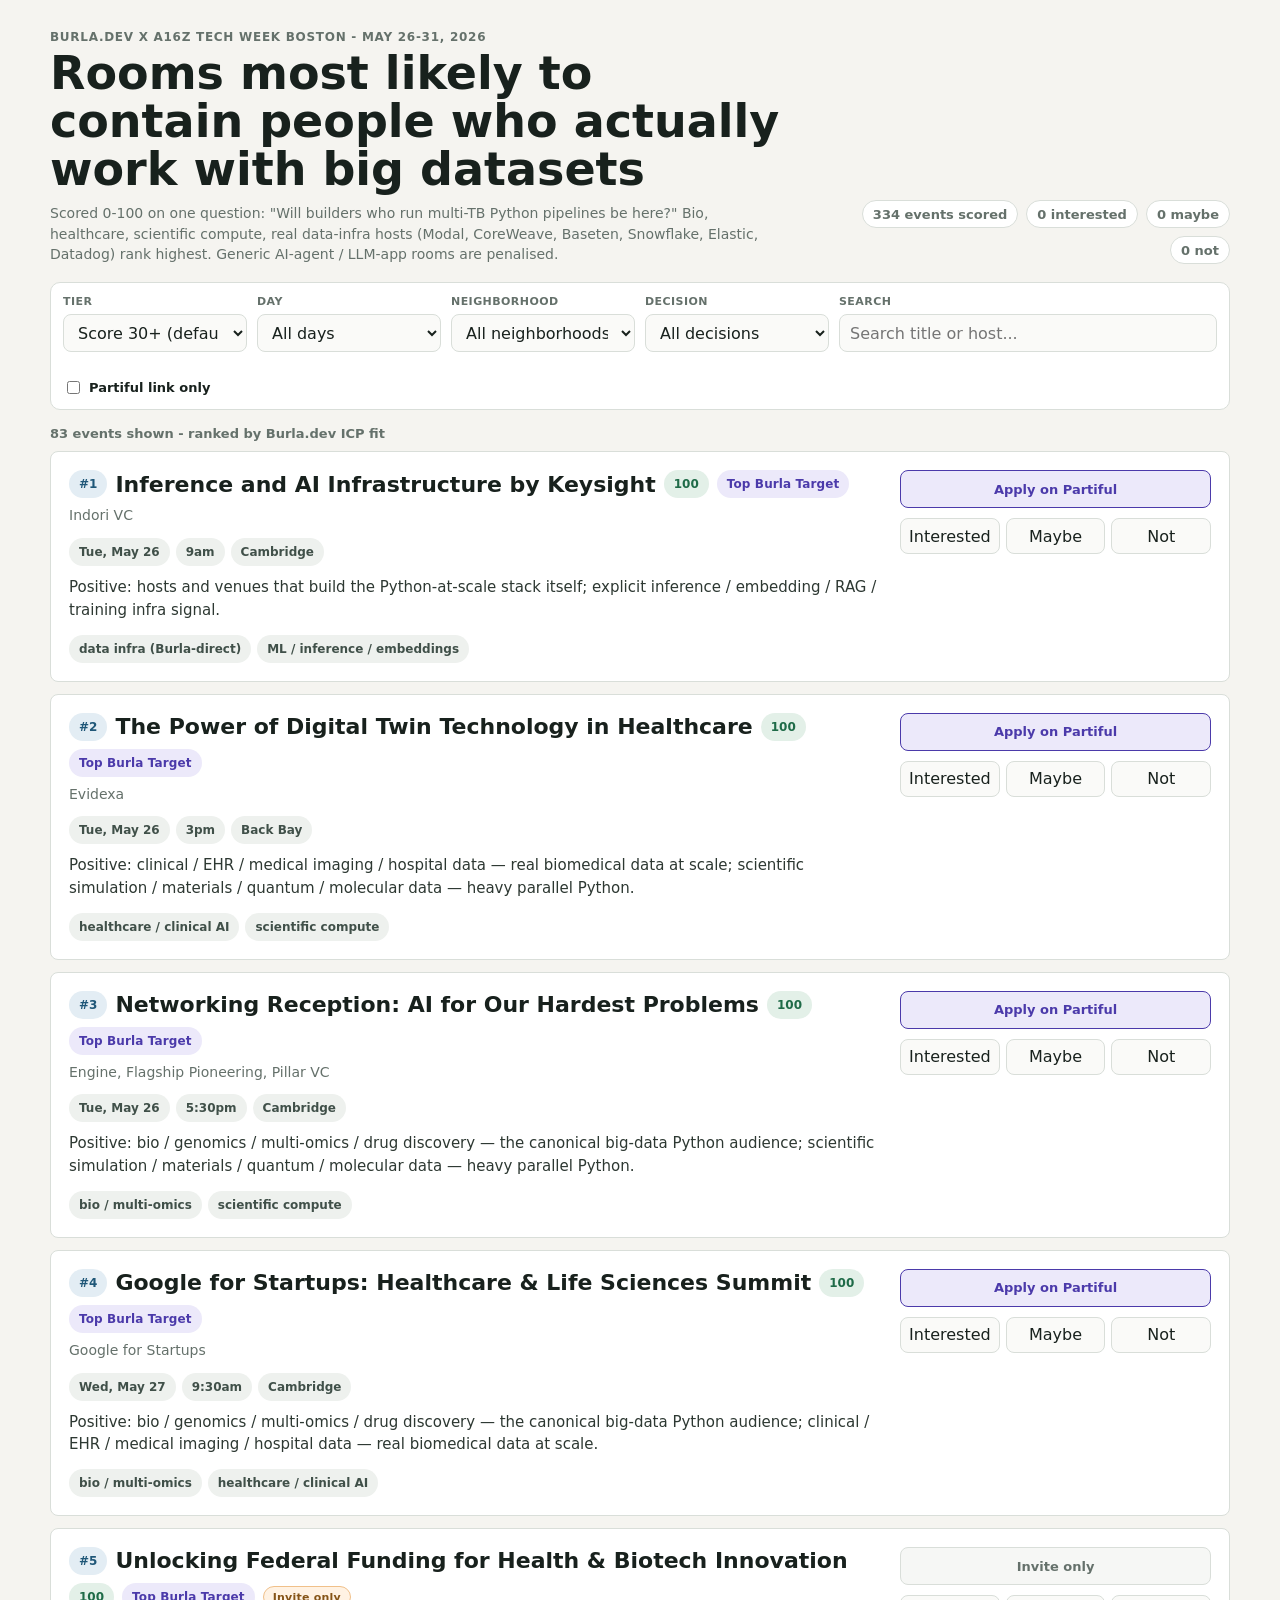
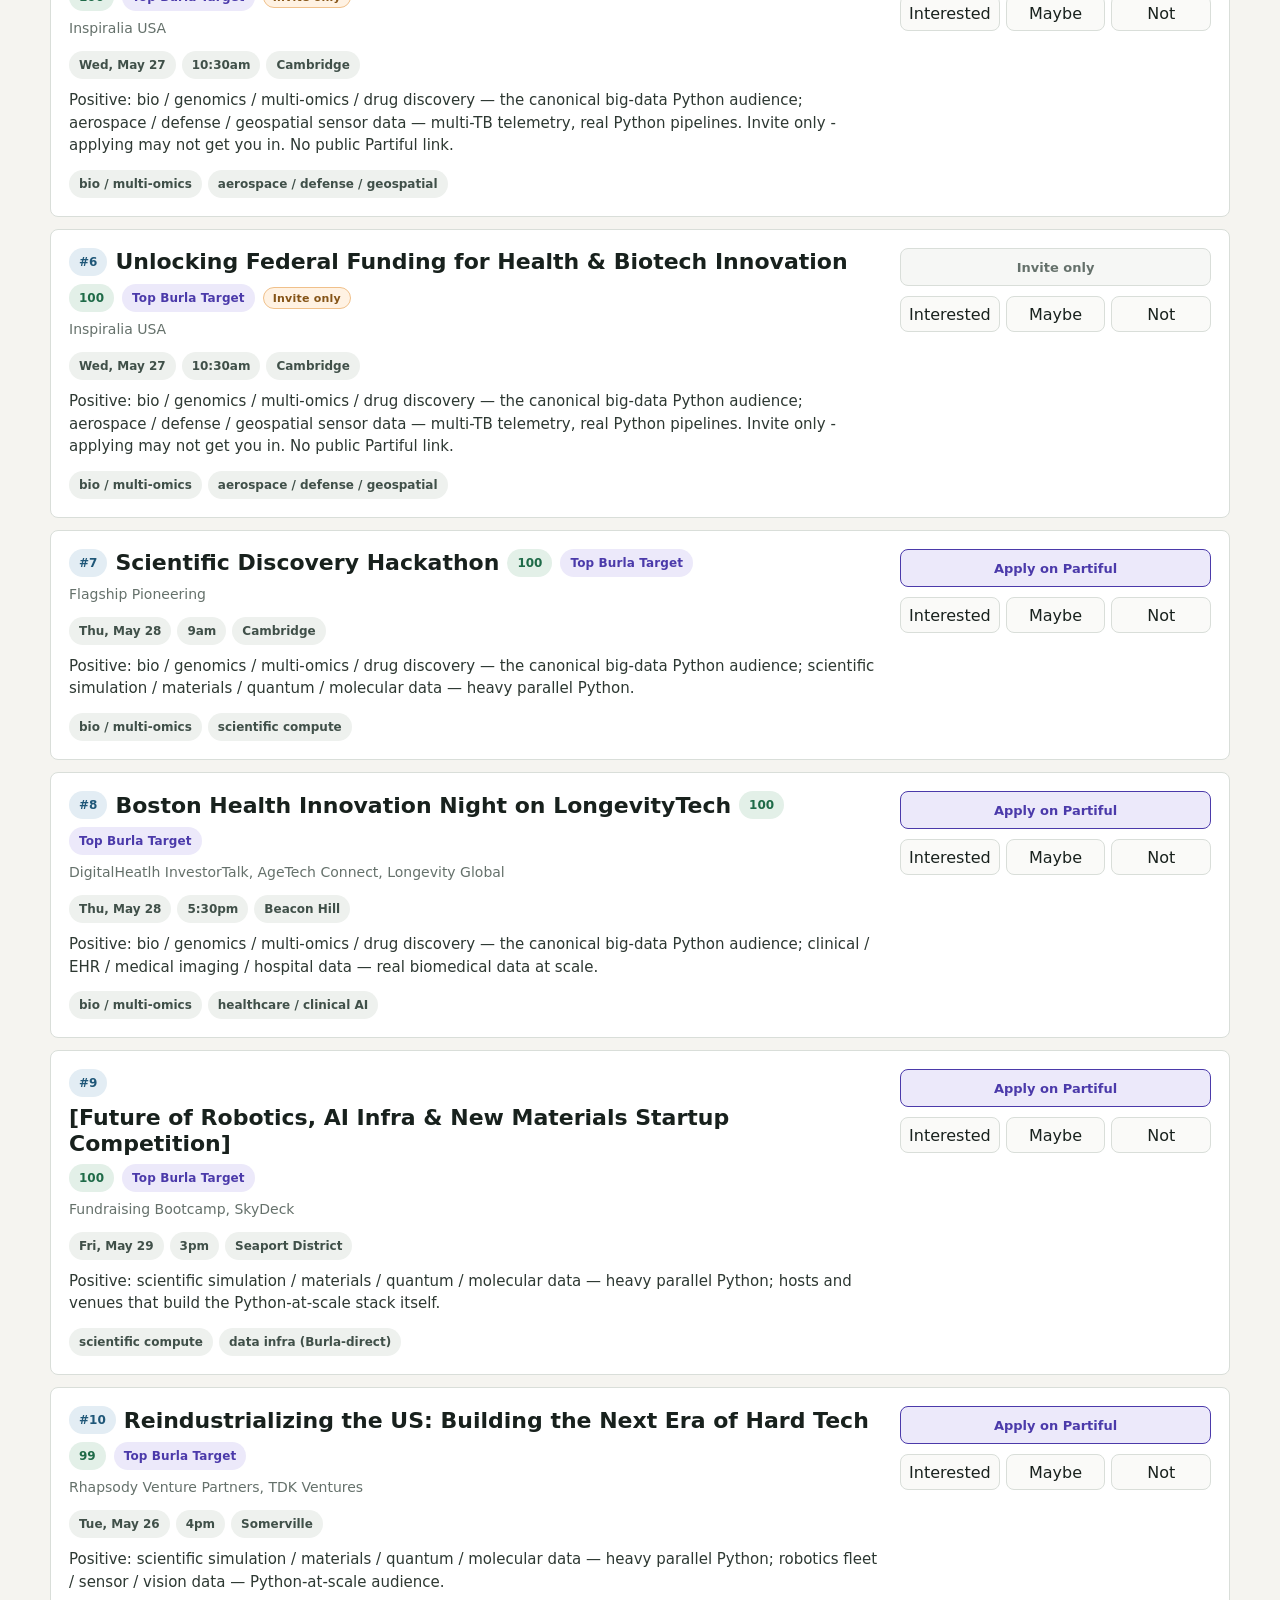
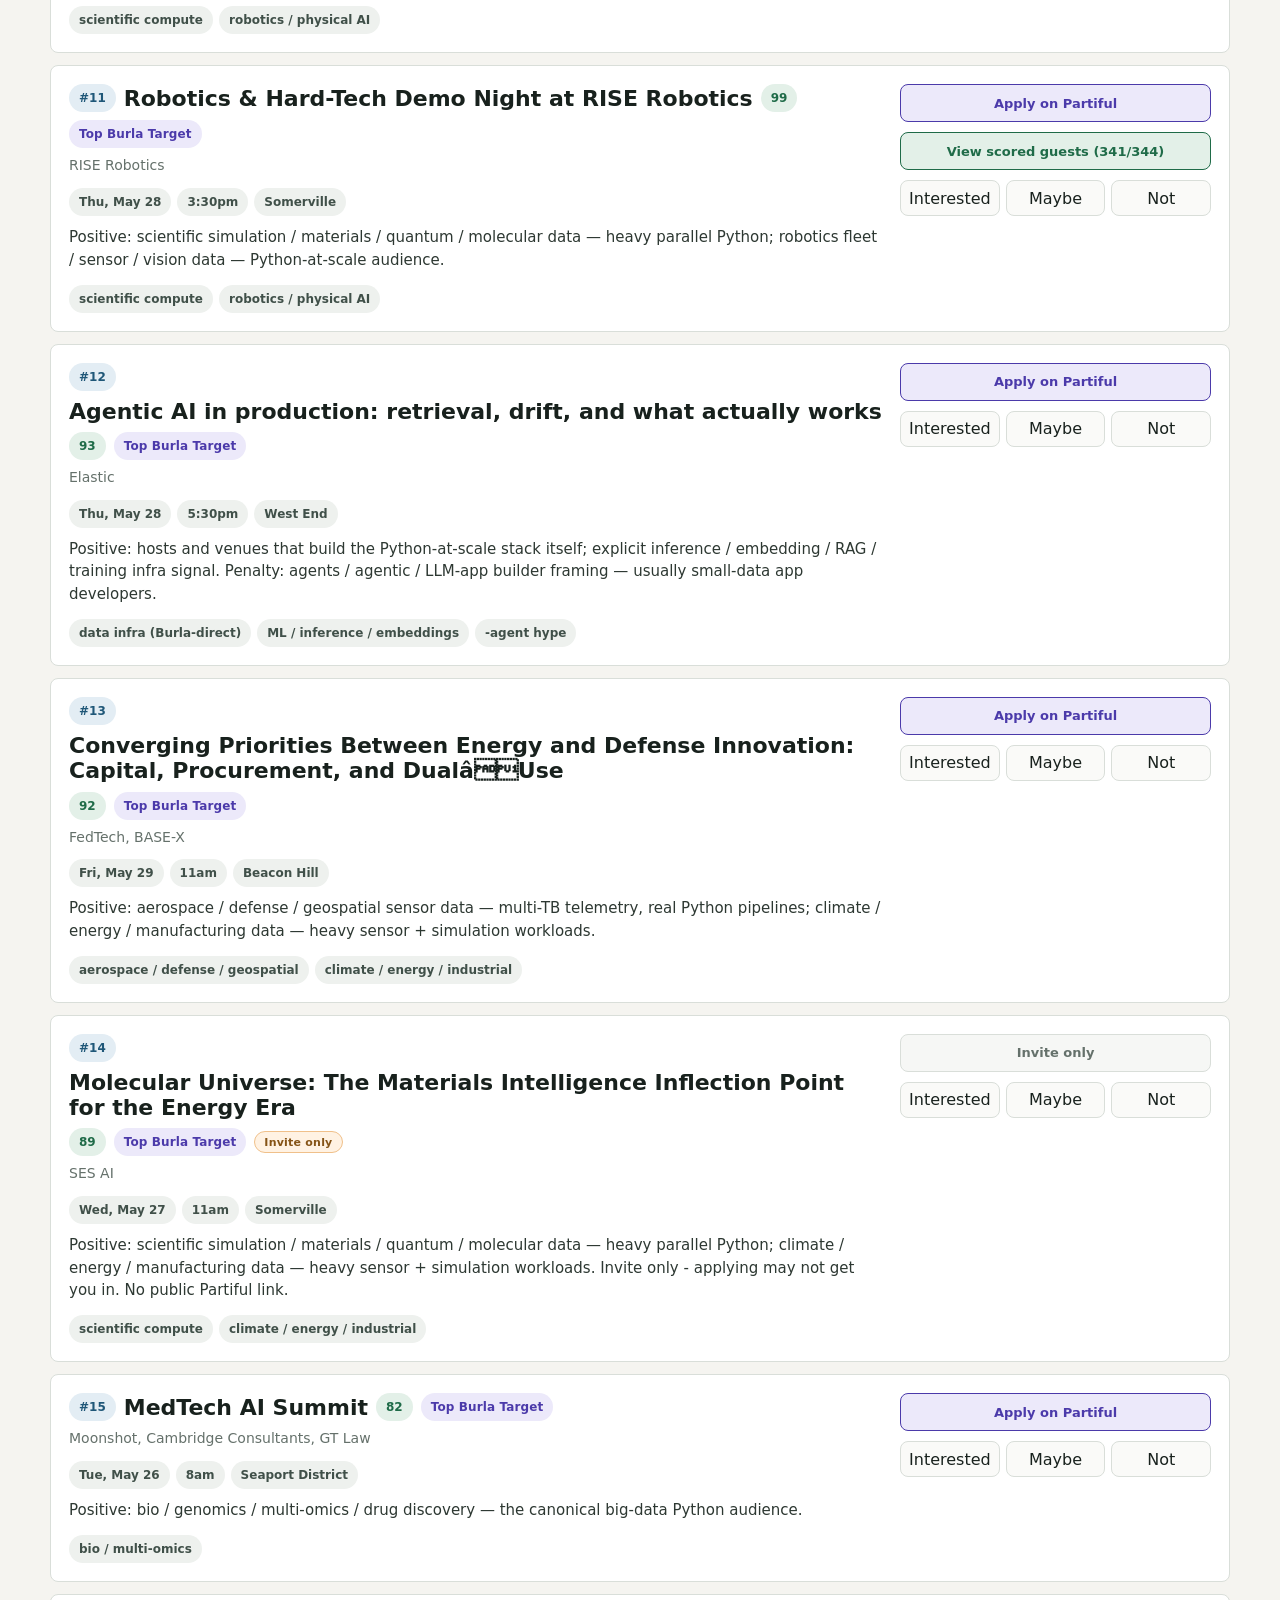
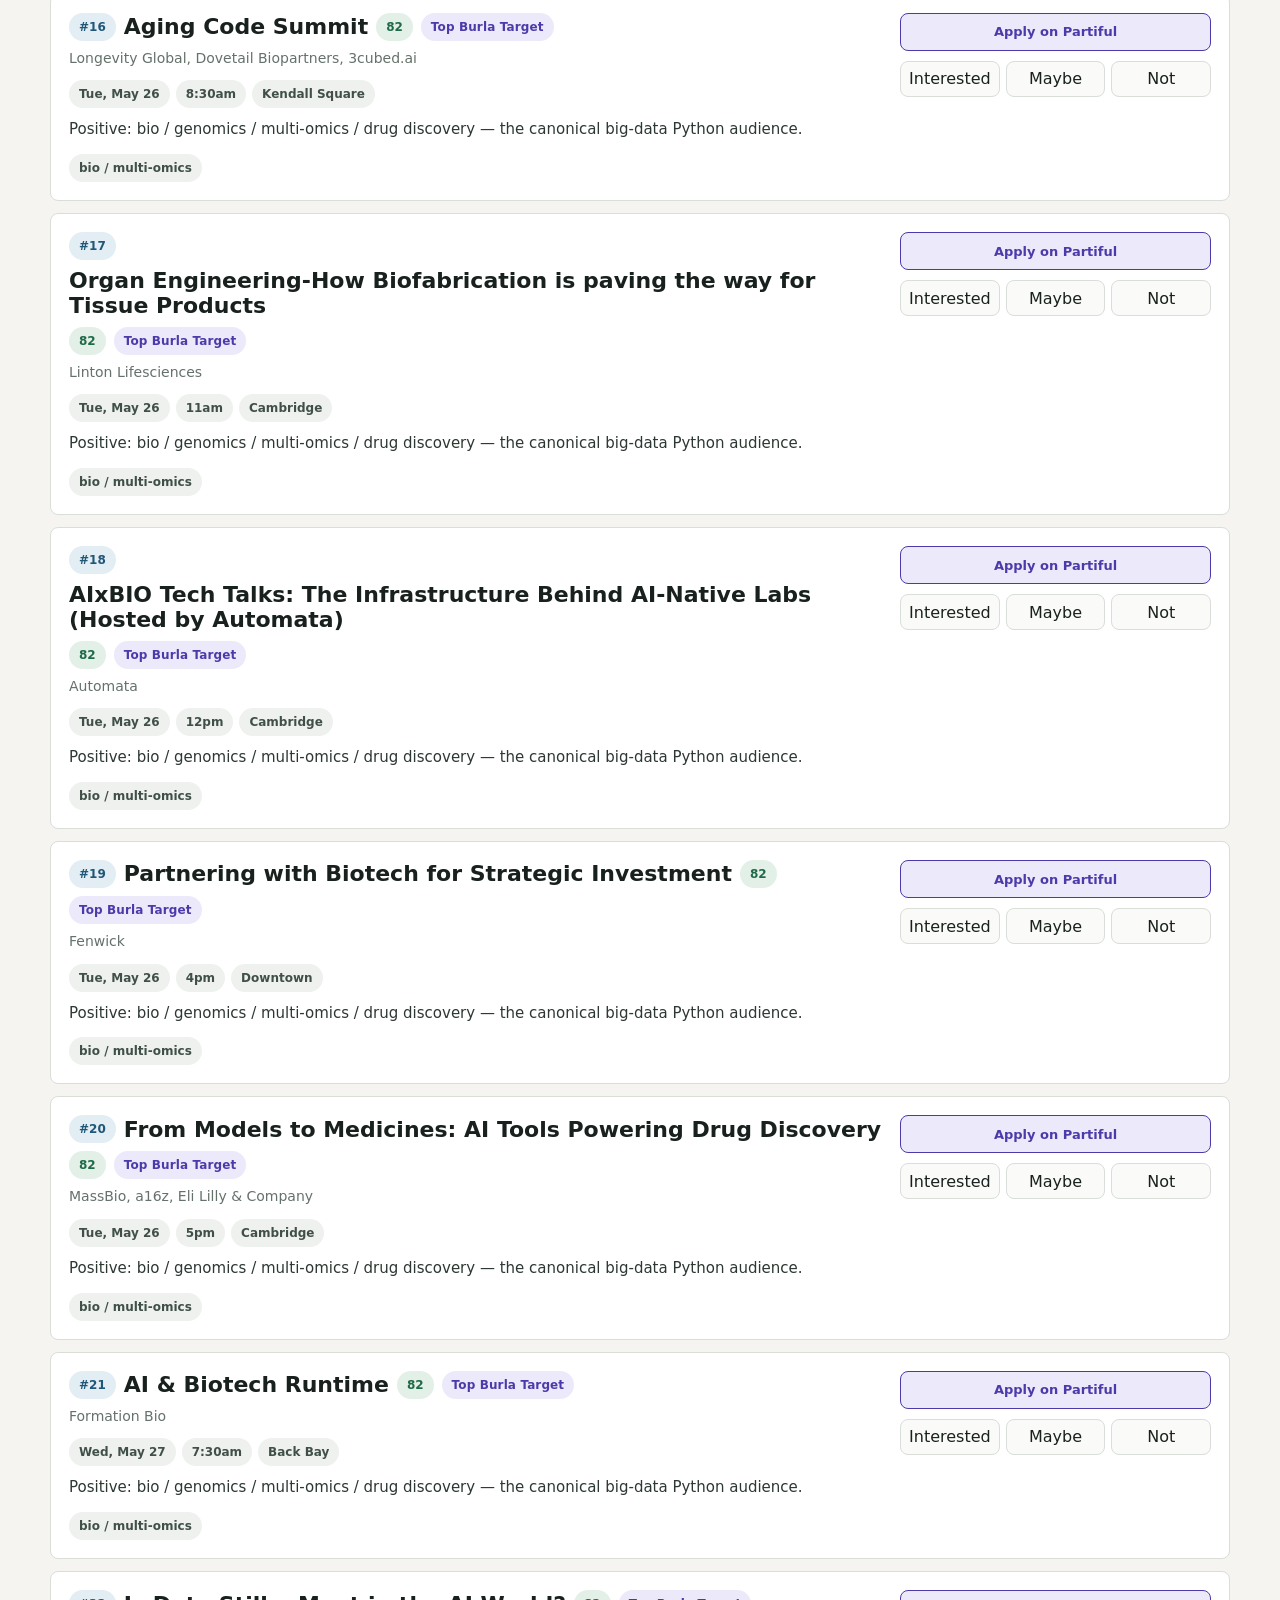
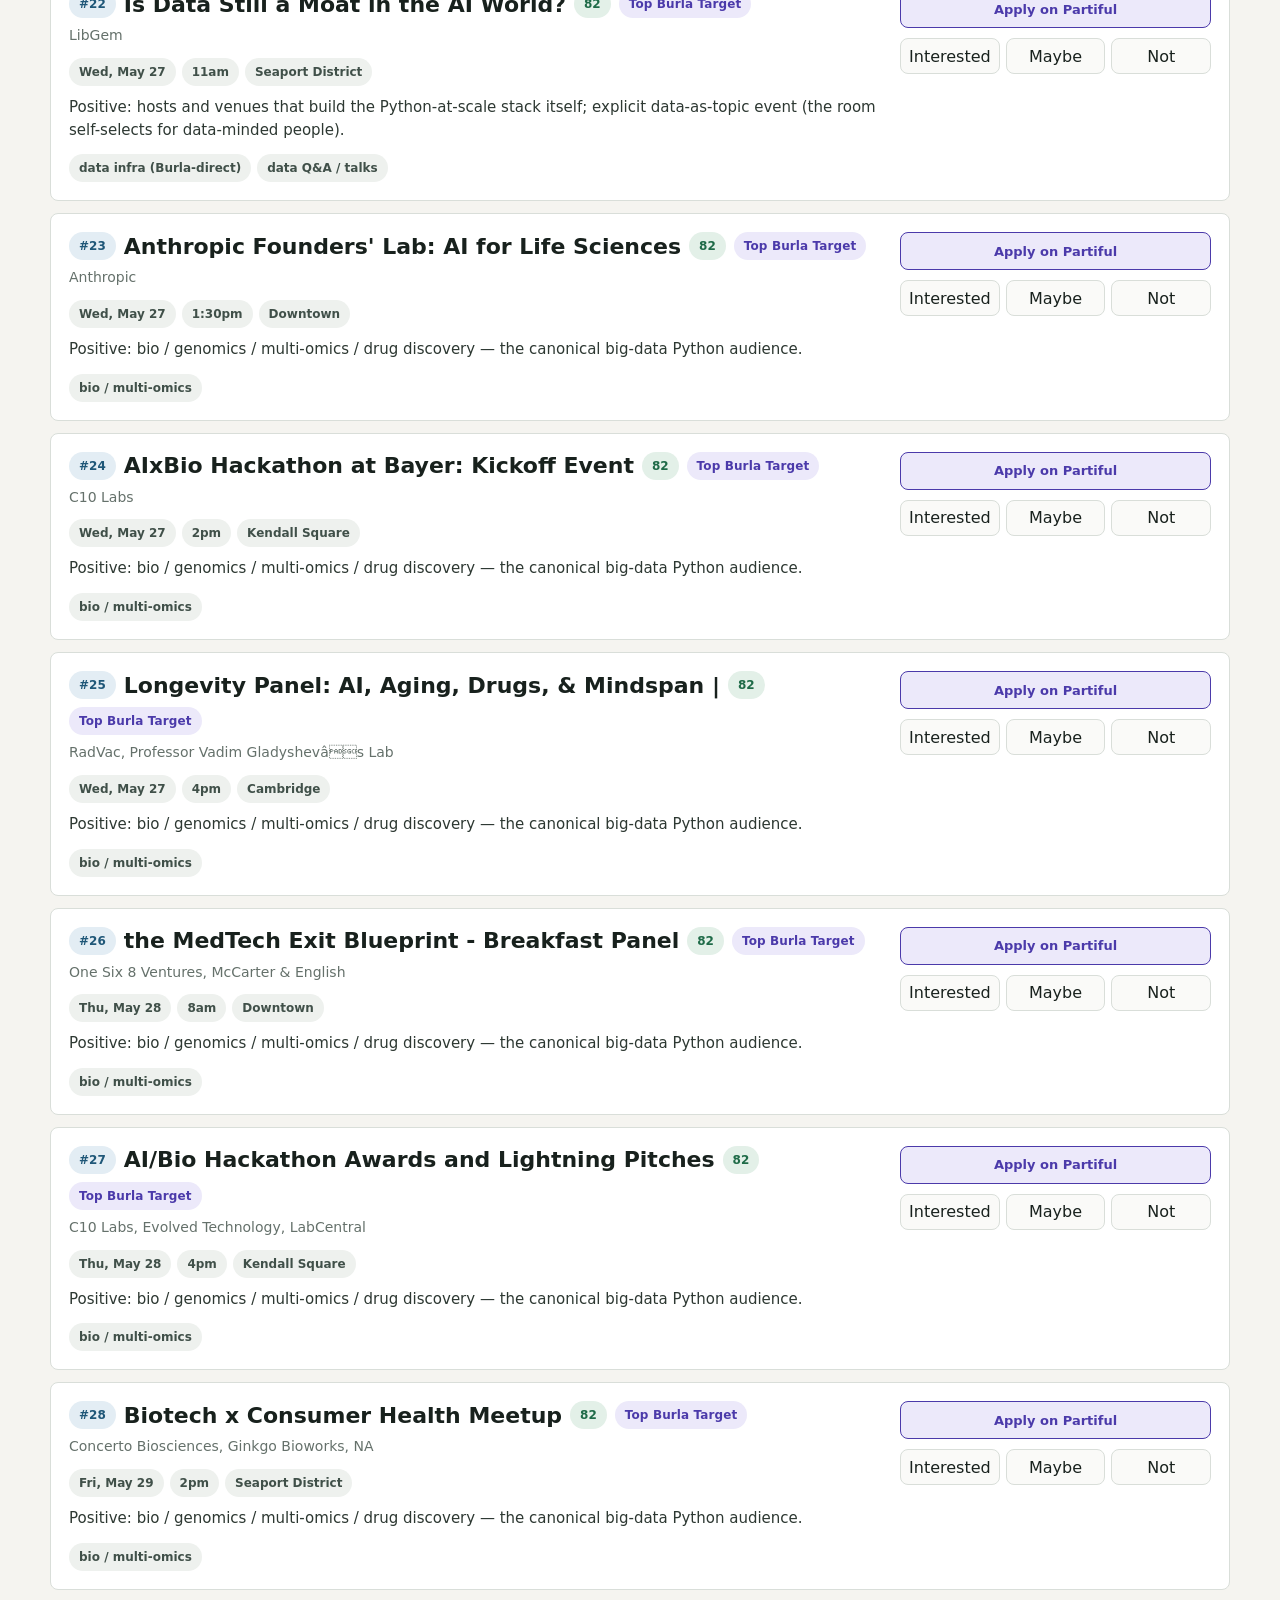
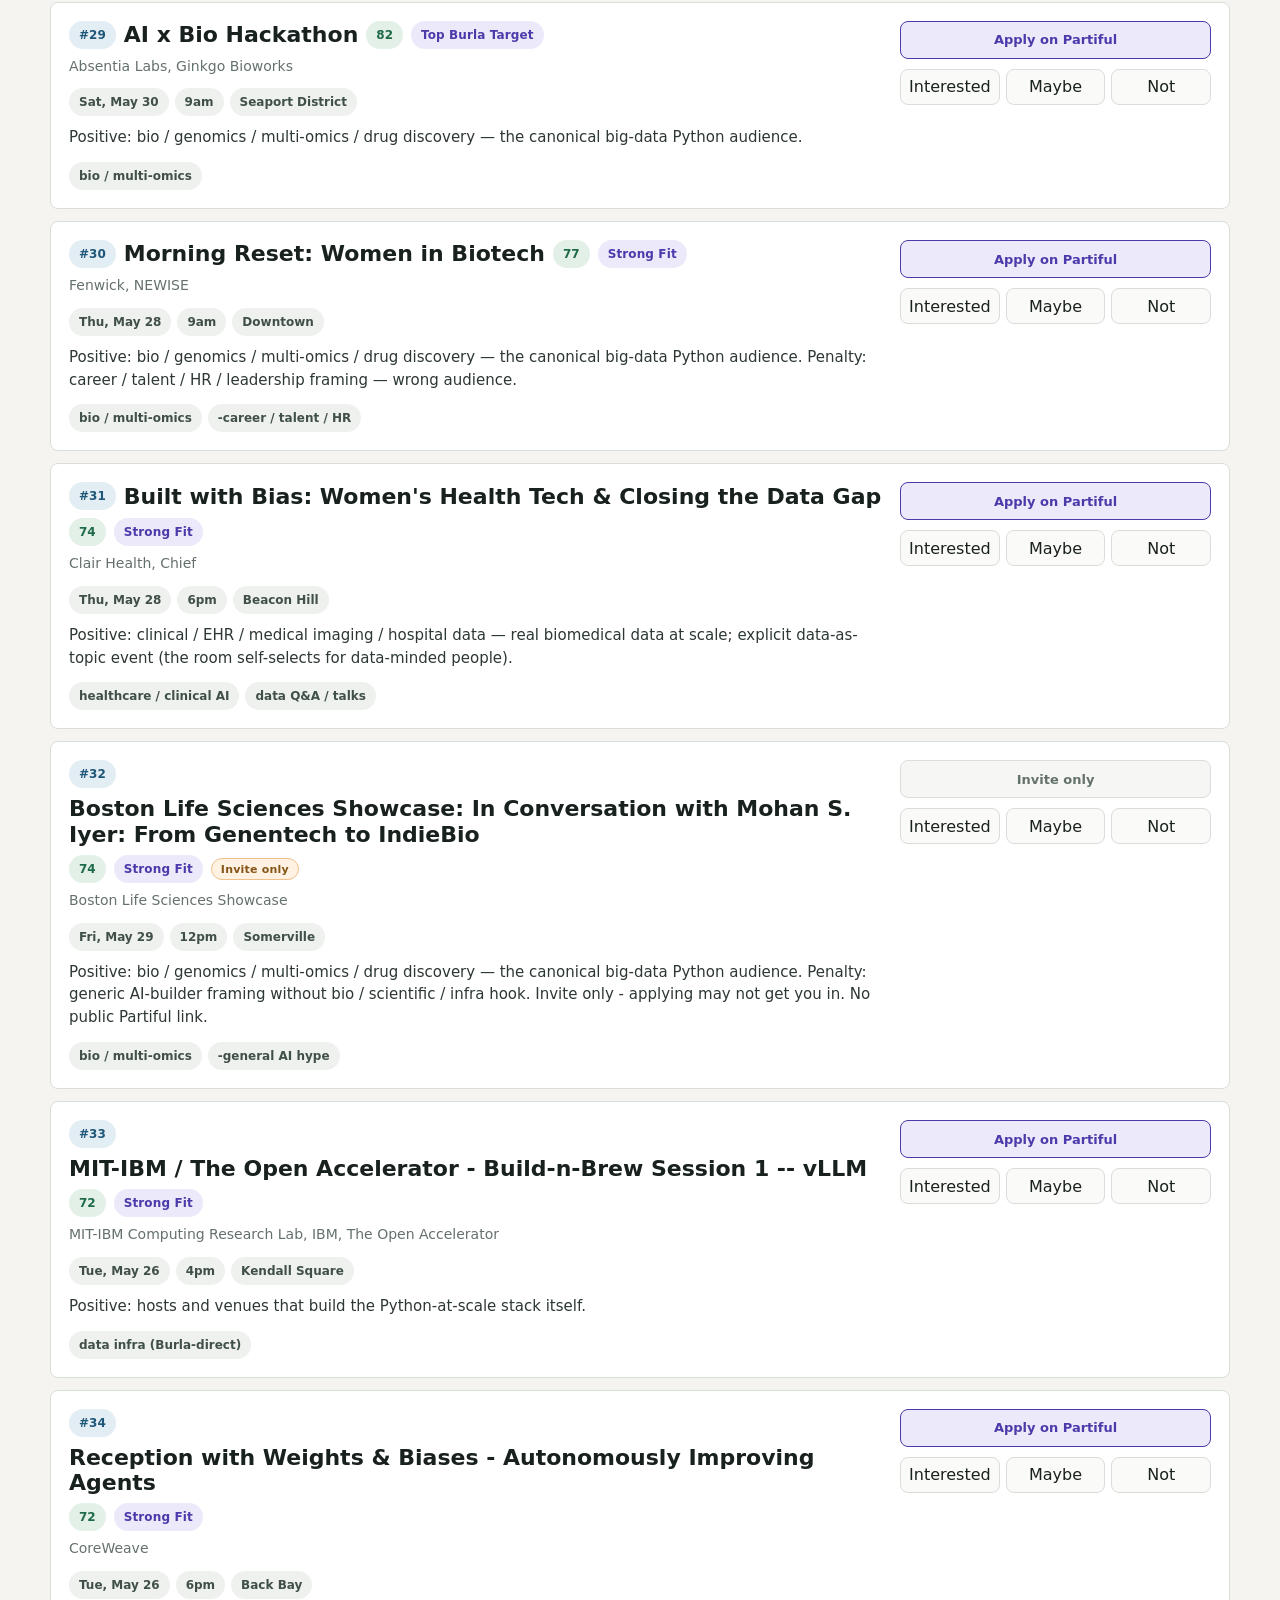
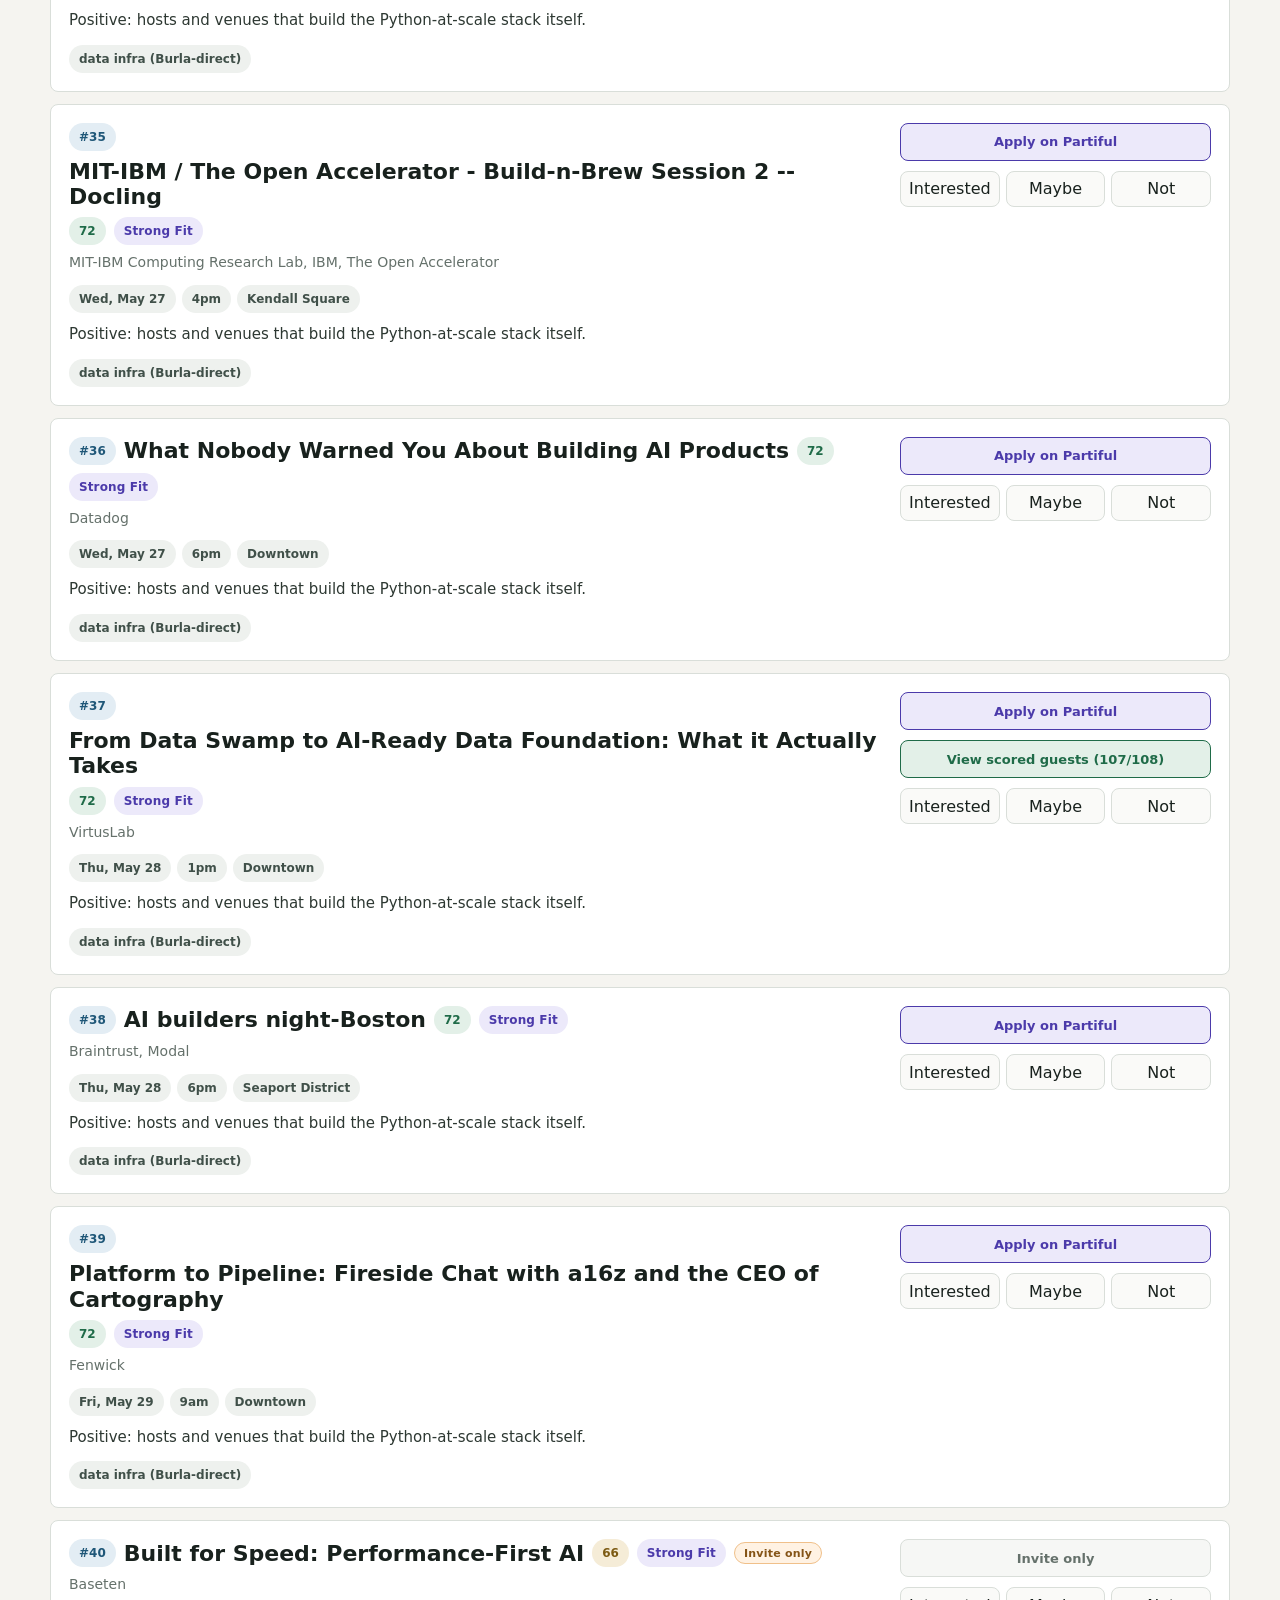
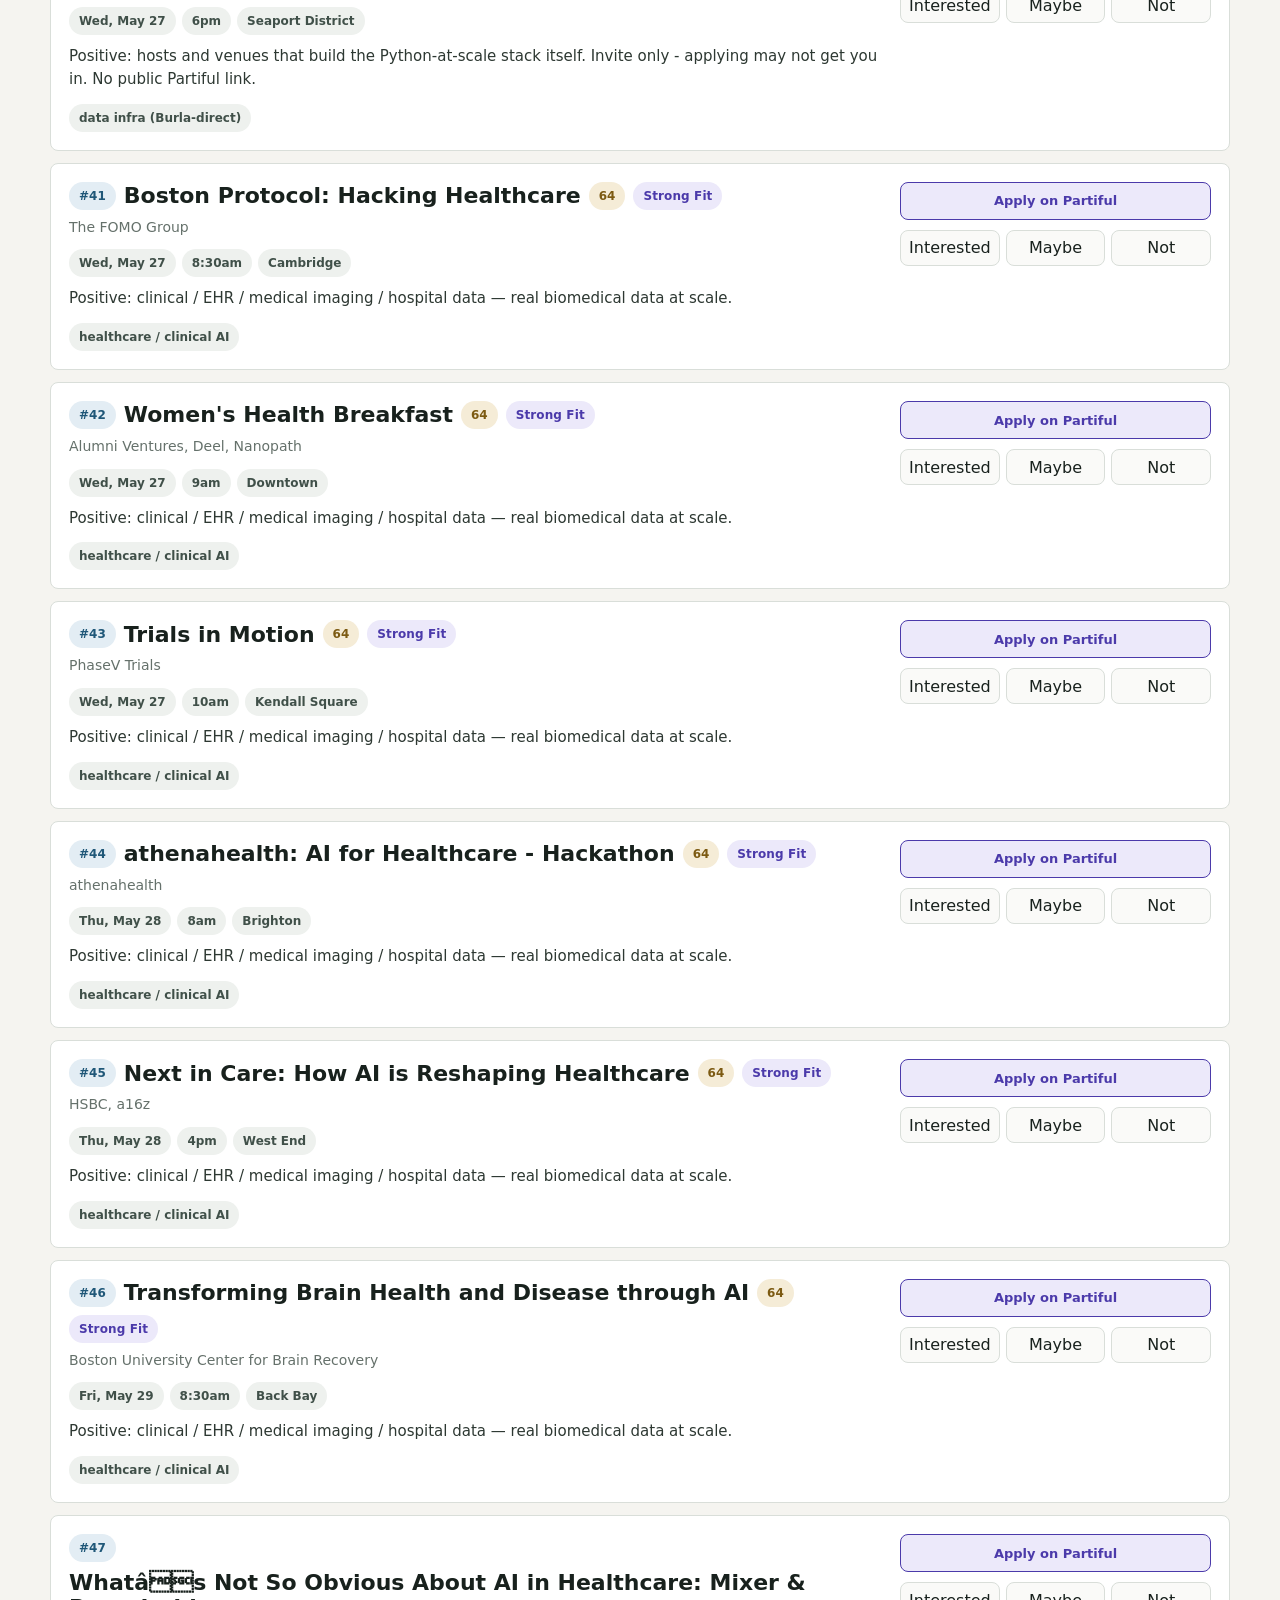
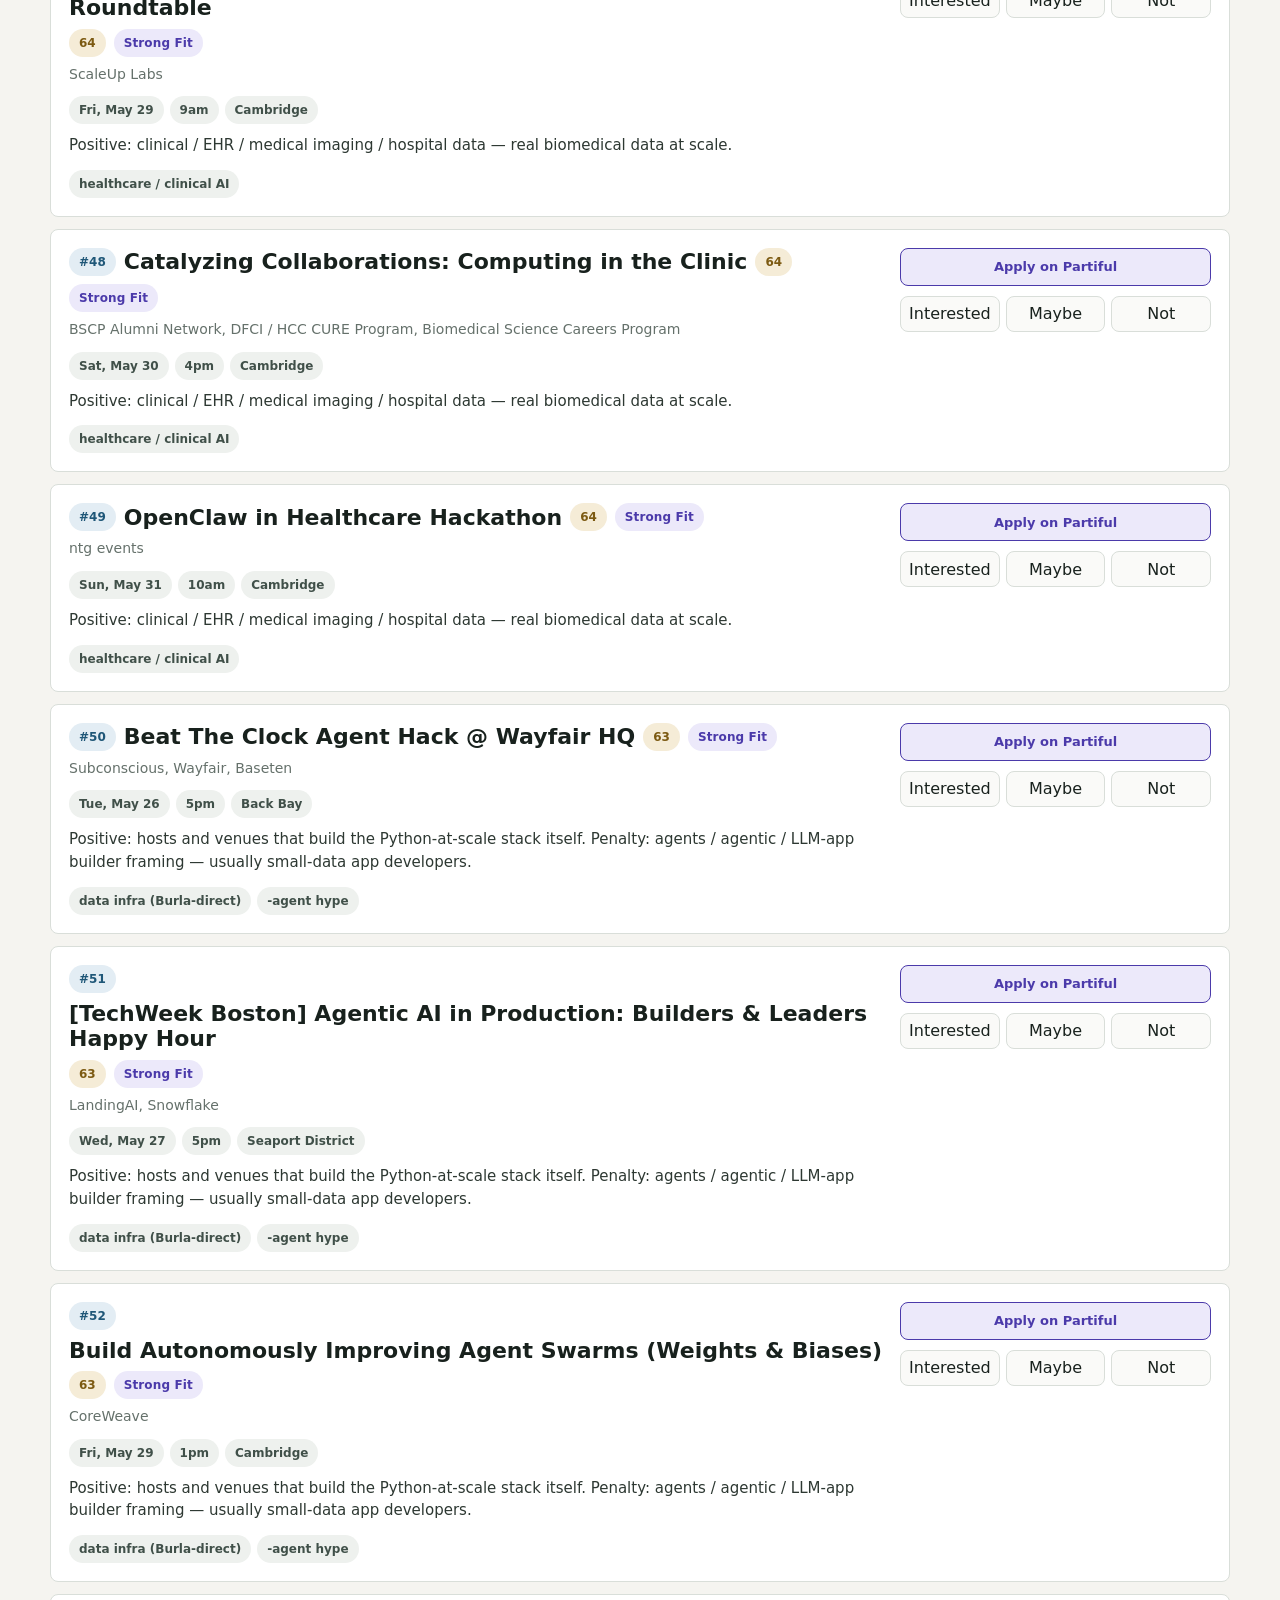
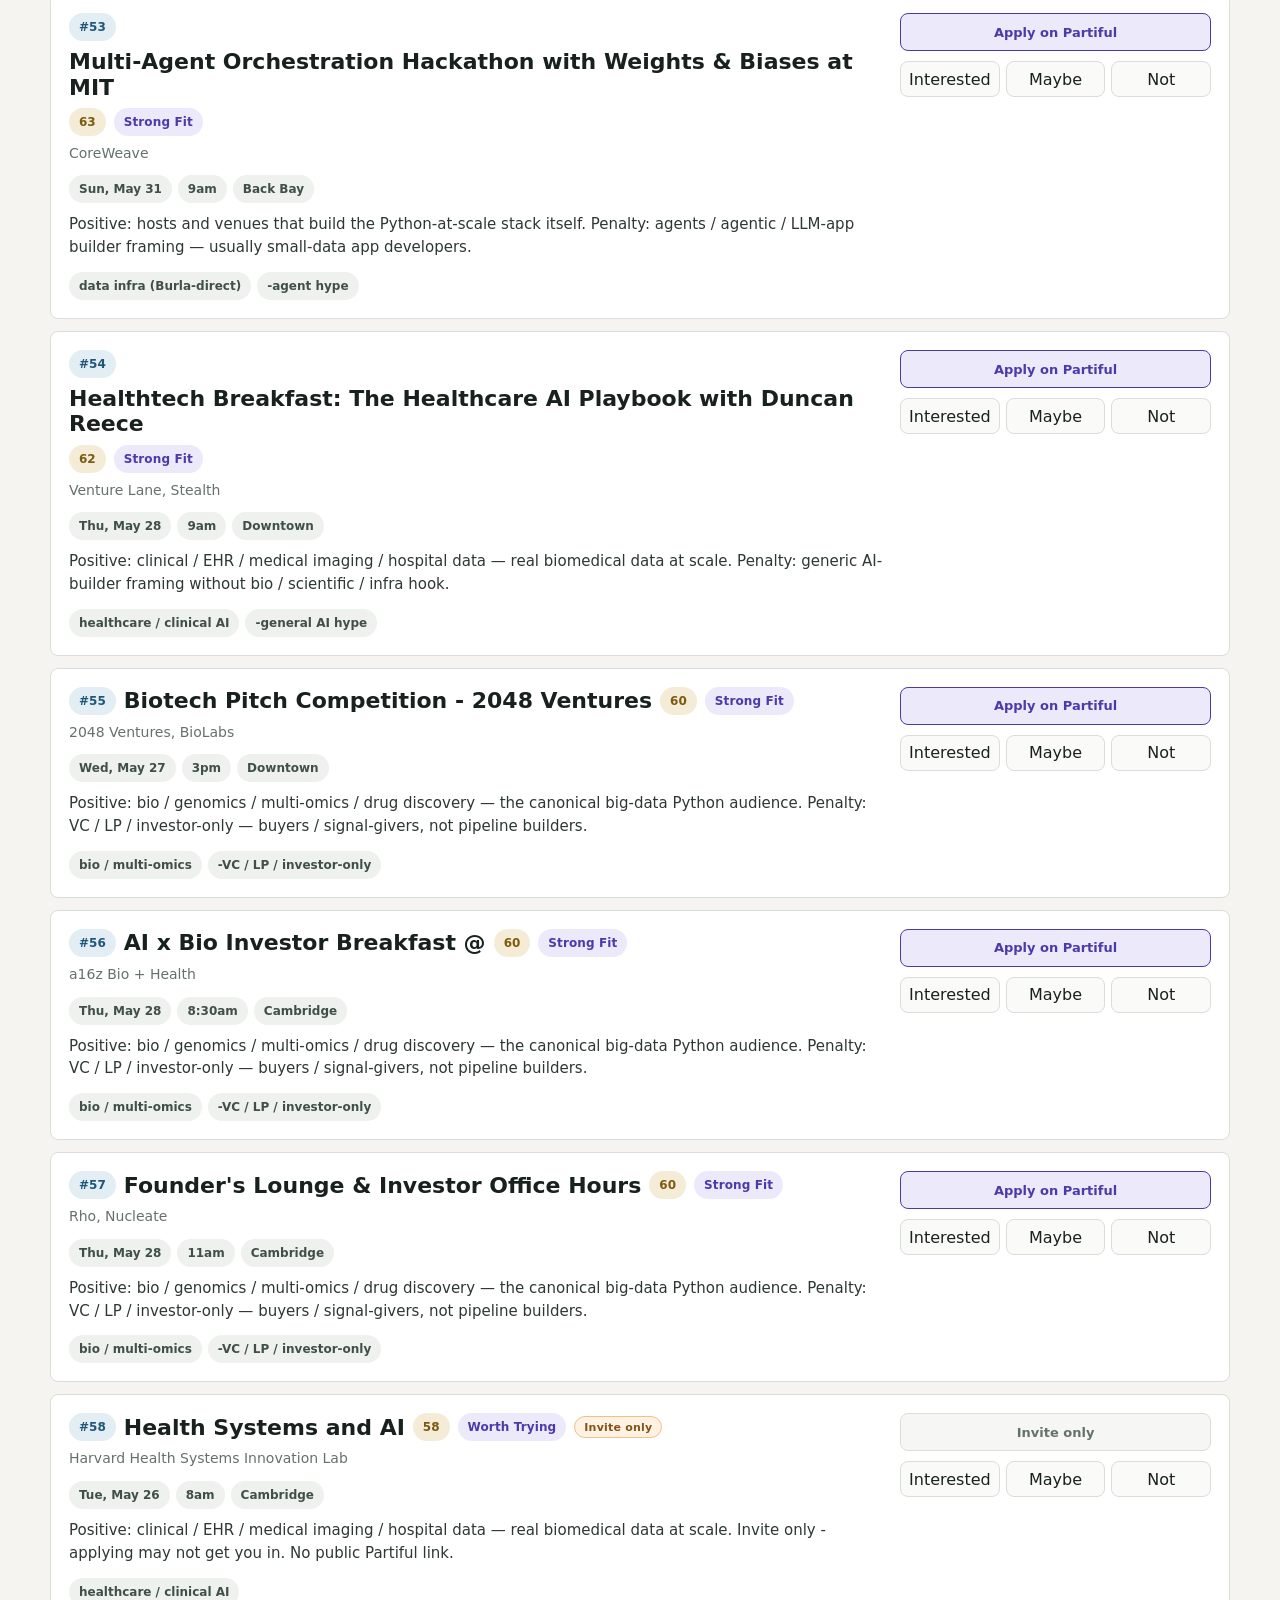
==== commit 12d48b4c: "Add RISE Robotics guest scoring for 341 Partiful attendees. Captured full modal list, enriched in fo" ====
--- a/index.html
+++ b/index.html
@@ -69,7 +69,7 @@
       <div class="people-list" id="peopleList" aria-live="polite"></div>
     </main>
 
-    <script type="application/json" id="events-data">[{"id": 6517, "date": "2026-05-26", "time": "09:00:00", "name": "Inference and AI Infrastructure by Keysight", "company": "Indori VC", "hosts": ["Indori VC"], "location": "Cambridge", "neighborhoods": ["Cambridge"], "partiful": "https://partiful.com/e/nJ9P46nBl7d4v8QxroQb", "isInviteOnly": false, "sponsorTier": null, "timeOfDay": "Morning", "score": 100, "tier": "Top Burla Target", "tags": ["data infra (Burla-direct)", "ML / inference / embeddings"], "evidence": "Positive: hosts and venues that build the Python-at-scale stack itself; explicit inference / embedding / RAG / training infra signal."}, {"id": 4795, "date": "2026-05-26", "time": "15:00:00", "name": "The Power of Digital Twin Technology in Healthcare", "company": "Evidexa", "hosts": ["Evidexa"], "location": "Back Bay", "neighborhoods": ["Back Bay"], "partiful": "https://partiful.com/e/F2lHjVgAHLaTJrReBQ7v", "isInviteOnly": false, "sponsorTier": null, "timeOfDay": "Afternoon", "score": 100, "tier": "Top Burla Target", "tags": ["healthcare / clinical AI", "scientific compute"], "evidence": "Positive: clinical / EHR / medical imaging / hospital data — real biomedical data at scale; scientific simulation / materials / quantum / molecular data — heavy parallel Python."}, {"id": 4759, "date": "2026-05-26", "time": "17:30:00", "name": "Networking Reception: AI for Our Hardest Problems", "company": "The Engine", "hosts": ["Engine", "Flagship Pioneering", "Pillar VC"], "location": "Cambridge", "neighborhoods": ["Cambridge"], "partiful": "https://partiful.com/e/9zk8PBr3GI2cSWVj9niv", "isInviteOnly": false, "sponsorTier": null, "timeOfDay": "Evening", "score": 100, "tier": "Top Burla Target", "tags": ["bio / multi-omics", "scientific compute"], "evidence": "Positive: bio / genomics / multi-omics / drug discovery — the canonical big-data Python audience; scientific simulation / materials / quantum / molecular data — heavy parallel Python."}, {"id": 4497, "date": "2026-05-27", "time": "09:30:00", "name": "Google for Startups: Healthcare & Life Sciences Summit", "company": "Google for Startups", "hosts": ["Google for Startups"], "location": "Cambridge", "neighborhoods": ["Cambridge"], "partiful": "https://partiful.com/e/r15W7xfPhpCKh4AeMlDH", "isInviteOnly": false, "sponsorTier": "gold", "timeOfDay": "Morning", "score": 100, "tier": "Top Burla Target", "tags": ["bio / multi-omics", "healthcare / clinical AI"], "evidence": "Positive: bio / genomics / multi-omics / drug discovery — the canonical big-data Python audience; clinical / EHR / medical imaging / hospital data — real biomedical data at scale."}, {"id": 4560, "date": "2026-05-27", "time": "10:30:00", "name": "Unlocking Federal Funding for Health & Biotech Innovation", "company": "Inspiralia US", "hosts": ["Inspiralia USA"], "location": "Cambridge", "neighborhoods": ["Cambridge"], "partiful": null, "isInviteOnly": true, "sponsorTier": null, "timeOfDay": "Morning", "score": 100, "tier": "Top Burla Target", "tags": ["bio / multi-omics", "aerospace / defense / geospatial"], "evidence": "Positive: bio / genomics / multi-omics / drug discovery — the canonical big-data Python audience; aerospace / defense / geospatial sensor data — multi-TB telemetry, real Python pipelines. Invite only - applying may not get you in. No public Partiful link."}, {"id": 4594, "date": "2026-05-27", "time": "10:30:00", "name": "Unlocking Federal Funding for Health & Biotech Innovation", "company": "Inspiralia US", "hosts": ["Inspiralia USA"], "location": "Cambridge", "neighborhoods": ["Cambridge"], "partiful": null, "isInviteOnly": true, "sponsorTier": null, "timeOfDay": "Morning", "score": 100, "tier": "Top Burla Target", "tags": ["bio / multi-omics", "aerospace / defense / geospatial"], "evidence": "Positive: bio / genomics / multi-omics / drug discovery — the canonical big-data Python audience; aerospace / defense / geospatial sensor data — multi-TB telemetry, real Python pipelines. Invite only - applying may not get you in. No public Partiful link."}, {"id": 5579, "date": "2026-05-28", "time": "09:00:00", "name": "Scientific Discovery Hackathon", "company": "Flagship Pioneering", "hosts": ["Flagship Pioneering"], "location": "Cambridge", "neighborhoods": ["Cambridge"], "partiful": "https://partiful.com/e/QE3rf39P03sCEOFzx3Ik", "isInviteOnly": false, "sponsorTier": null, "timeOfDay": "Morning", "score": 100, "tier": "Top Burla Target", "tags": ["bio / multi-omics", "scientific compute"], "evidence": "Positive: bio / genomics / multi-omics / drug discovery — the canonical big-data Python audience; scientific simulation / materials / quantum / molecular data — heavy parallel Python."}, {"id": 33, "date": "2026-05-28", "time": "17:30:00", "name": "Boston Health Innovation Night on LongevityTech", "company": "DigitalHeatlh InvestorTalk", "hosts": ["DigitalHeatlh InvestorTalk", "AgeTech Connect", "Longevity Global"], "location": "Beacon Hill", "neighborhoods": ["Beacon Hill"], "partiful": "https://partiful.com/e/Pg2f8DHkLfdrCb3ovpkw", "isInviteOnly": false, "sponsorTier": null, "timeOfDay": "Evening", "score": 100, "tier": "Top Burla Target", "tags": ["bio / multi-omics", "healthcare / clinical AI"], "evidence": "Positive: bio / genomics / multi-omics / drug discovery — the canonical big-data Python audience; clinical / EHR / medical imaging / hospital data — real biomedical data at scale."}, {"id": 4070, "date": "2026-05-29", "time": "15:00:00", "name": "[Future of Robotics, AI Infra & New Materials Startup Competition]", "company": "Fundraising Bootcamp", "hosts": ["Fundraising Bootcamp", "SkyDeck"], "location": "Seaport District", "neighborhoods": ["Seaport District"], "partiful": "https://partiful.com/e/tfIqa3mNawYMhGzvLWwt", "isInviteOnly": false, "sponsorTier": null, "timeOfDay": "Afternoon", "score": 100, "tier": "Top Burla Target", "tags": ["scientific compute", "data infra (Burla-direct)"], "evidence": "Positive: scientific simulation / materials / quantum / molecular data — heavy parallel Python; hosts and venues that build the Python-at-scale stack itself."}, {"id": 6075, "date": "2026-05-26", "time": "16:00:00", "name": "Reindustrializing the US: Building the Next Era of Hard Tech", "company": "Rhapsody Venture Partners", "hosts": ["Rhapsody Venture Partners", "TDK Ventures"], "location": "Somerville", "neighborhoods": ["Somerville"], "partiful": "https://partiful.com/e/K0A7mmrNfgMrSyw20DLH", "isInviteOnly": false, "sponsorTier": null, "timeOfDay": "Afternoon", "score": 99, "tier": "Top Burla Target", "tags": ["scientific compute", "robotics / physical AI"], "evidence": "Positive: scientific simulation / materials / quantum / molecular data — heavy parallel Python; robotics fleet / sensor / vision data — Python-at-scale audience."}, {"id": 37, "date": "2026-05-28", "time": "15:30:00", "name": "Robotics & Hard-Tech Demo Night at RISE Robotics", "company": "RISE Robotics", "hosts": ["RISE Robotics"], "location": "Somerville", "neighborhoods": ["Somerville"], "partiful": "https://partiful.com/e/KP2y0vtxmdLA5FggQLlG", "isInviteOnly": false, "sponsorTier": null, "timeOfDay": "Afternoon", "score": 99, "tier": "Top Burla Target", "tags": ["scientific compute", "robotics / physical AI"], "evidence": "Positive: scientific simulation / materials / quantum / molecular data — heavy parallel Python; robotics fleet / sensor / vision data — Python-at-scale audience."}, {"id": 5479, "date": "2026-05-28", "time": "17:30:00", "name": "Agentic AI in production: retrieval, drift, and what actually works", "company": "Elastic", "hosts": ["Elastic"], "location": "West End", "neighborhoods": ["West End"], "partiful": "https://partiful.com/e/iShXGbvtF35NmFklk54c", "isInviteOnly": false, "sponsorTier": null, "timeOfDay": "Evening", "score": 93, "tier": "Top Burla Target", "tags": ["data infra (Burla-direct)", "ML / inference / embeddings", "-agent hype"], "evidence": "Positive: hosts and venues that build the Python-at-scale stack itself; explicit inference / embedding / RAG / training infra signal. Penalty: agents / agentic / LLM-app builder framing — usually small-data app developers."}, {"id": 4556, "date": "2026-05-29", "time": "11:00:00", "name": "Converging Priorities Between Energy and Defense Innovation: Capital, Procurement, and DualâUse", "company": "FedTech", "hosts": ["FedTech", "BASE-X"], "location": "Beacon Hill", "neighborhoods": ["Beacon Hill"], "partiful": "https://partiful.com/e/zgxMqegbSNjSuUDFUdlC", "isInviteOnly": false, "sponsorTier": null, "timeOfDay": "Morning", "score": 92, "tier": "Top Burla Target", "tags": ["aerospace / defense / geospatial", "climate / energy / industrial"], "evidence": "Positive: aerospace / defense / geospatial sensor data — multi-TB telemetry, real Python pipelines; climate / energy / manufacturing data — heavy sensor + simulation workloads."}, {"id": 5575, "date": "2026-05-27", "time": "11:00:00", "name": "Molecular Universe: The Materials Intelligence Inflection Point for the Energy Era", "company": "SES AI", "hosts": ["SES AI"], "location": "Somerville", "neighborhoods": ["Somerville"], "partiful": null, "isInviteOnly": true, "sponsorTier": null, "timeOfDay": "Morning", "score": 89, "tier": "Top Burla Target", "tags": ["scientific compute", "climate / energy / industrial"], "evidence": "Positive: scientific simulation / materials / quantum / molecular data — heavy parallel Python; climate / energy / manufacturing data — heavy sensor + simulation workloads. Invite only - applying may not get you in. No public Partiful link."}, {"id": 87, "date": "2026-05-26", "time": "08:00:00", "name": "MedTech AI Summit", "company": "Moonshot", "hosts": ["Moonshot", "Cambridge Consultants", "GT Law"], "location": "Seaport District", "neighborhoods": ["Seaport District"], "partiful": "https://partiful.com/e/XpVEdIeNDHyHm6f6KipN", "isInviteOnly": false, "sponsorTier": null, "timeOfDay": "Morning", "score": 82, "tier": "Top Burla Target", "tags": ["bio / multi-omics"], "evidence": "Positive: bio / genomics / multi-omics / drug discovery — the canonical big-data Python audience."}, {"id": 4524, "date": "2026-05-26", "time": "08:30:00", "name": "Aging Code Summit", "company": "Longevity Global", "hosts": ["Longevity Global", "Dovetail Biopartners", "3cubed.ai"], "location": "Kendall Square", "neighborhoods": ["Kendall Square"], "partiful": "https://partiful.com/e/mrGX7nQq9agpUIjJplF6", "isInviteOnly": false, "sponsorTier": null, "timeOfDay": "Morning", "score": 82, "tier": "Top Burla Target", "tags": ["bio / multi-omics"], "evidence": "Positive: bio / genomics / multi-omics / drug discovery — the canonical big-data Python audience."}, {"id": 6251, "date": "2026-05-26", "time": "11:00:00", "name": "Organ Engineering-How Biofabrication is paving the way for Tissue Products", "company": "Linton Lifesciences", "hosts": ["Linton Lifesciences"], "location": "Cambridge", "neighborhoods": ["Cambridge"], "partiful": "https://partiful.com/e/B14Myl6svuM6HbvaSsCy", "isInviteOnly": false, "sponsorTier": null, "timeOfDay": "Morning", "score": 82, "tier": "Top Burla Target", "tags": ["bio / multi-omics"], "evidence": "Positive: bio / genomics / multi-omics / drug discovery — the canonical big-data Python audience."}, {"id": 255, "date": "2026-05-26", "time": "12:00:00", "name": "AIxBIO Tech Talks: The Infrastructure Behind AI-Native Labs (Hosted by Automata)", "company": "Automata", "hosts": ["Automata"], "location": "Cambridge", "neighborhoods": ["Cambridge"], "partiful": "https://partiful.com/e/19O3ycXCAN3nJfUR8FrF", "isInviteOnly": false, "sponsorTier": null, "timeOfDay": "Noon", "score": 82, "tier": "Top Burla Target", "tags": ["bio / multi-omics"], "evidence": "Positive: bio / genomics / multi-omics / drug discovery — the canonical big-data Python audience."}, {"id": 4549, "date": "2026-05-26", "time": "16:00:00", "name": "Partnering with Biotech for Strategic Investment", "company": "Fenwick", "hosts": ["Fenwick"], "location": "Downtown", "neighborhoods": ["Downtown"], "partiful": "https://partiful.com/e/9F6jn6vipZnQ9fFwe9Oq", "isInviteOnly": false, "sponsorTier": "platinum", "timeOfDay": "Afternoon", "score": 82, "tier": "Top Burla Target", "tags": ["bio / multi-omics"], "evidence": "Positive: bio / genomics / multi-omics / drug discovery — the canonical big-data Python audience."}, {"id": 4745, "date": "2026-05-26", "time": "17:00:00", "name": "From Models to Medicines: AI Tools Powering Drug Discovery", "company": "MassBio", "hosts": ["MassBio", "a16z", "Eli Lilly & Company"], "location": "Cambridge", "neighborhoods": ["Cambridge"], "partiful": "https://partiful.com/e/x7APx6PtGOrOLpxmqGHi", "isInviteOnly": false, "sponsorTier": "platinum", "timeOfDay": "Evening", "score": 82, "tier": "Top Burla Target", "tags": ["bio / multi-omics"], "evidence": "Positive: bio / genomics / multi-omics / drug discovery — the canonical big-data Python audience."}, {"id": 4085, "date": "2026-05-27", "time": "07:30:00", "name": "AI & Biotech Runtime", "company": "Formation Bio", "hosts": ["Formation Bio"], "location": "Back Bay", "neighborhoods": ["Back Bay"], "partiful": "https://partiful.com/e/FJXCHsTzgGQQQwt1qWGG", "isInviteOnly": false, "sponsorTier": null, "timeOfDay": "Morning", "score": 82, "tier": "Top Burla Target", "tags": ["bio / multi-omics"], "evidence": "Positive: bio / genomics / multi-omics / drug discovery — the canonical big-data Python audience."}, {"id": 5354, "date": "2026-05-27", "time": "11:00:00", "name": "Is Data Still a Moat in the AI World?", "company": "LibGem", "hosts": ["LibGem"], "location": "Seaport District", "neighborhoods": ["Seaport District"], "partiful": "https://partiful.com/e/g16OAfTQBIqG4XpYqWD1", "isInviteOnly": false, "sponsorTier": null, "timeOfDay": "Morning", "score": 82, "tier": "Top Burla Target", "tags": ["data infra (Burla-direct)", "data Q&A / talks"], "evidence": "Positive: hosts and venues that build the Python-at-scale stack itself; explicit data-as-topic event (the room self-selects for data-minded people)."}, {"id": 5416, "date": "2026-05-27", "time": "13:30:00", "name": "Anthropic Founders' Lab: AI for Life Sciences", "company": "Anthropic", "hosts": ["Anthropic"], "location": "Downtown", "neighborhoods": ["Downtown"], "partiful": "https://partiful.com/e/gKBL52v6jIOhzpijIXBV", "isInviteOnly": false, "sponsorTier": null, "timeOfDay": "Afternoon", "score": 82, "tier": "Top Burla Target", "tags": ["bio / multi-omics"], "evidence": "Positive: bio / genomics / multi-omics / drug discovery — the canonical big-data Python audience."}, {"id": 4695, "date": "2026-05-27", "time": "14:00:00", "name": "AIxBio Hackathon at Bayer: Kickoff Event", "company": "C10 Labs", "hosts": ["C10 Labs"], "location": "Kendall Square", "neighborhoods": ["Kendall Square"], "partiful": "https://partiful.com/e/d75Fr7EgDNLoznDMb4MV", "isInviteOnly": false, "sponsorTier": null, "timeOfDay": "Afternoon", "score": 82, "tier": "Top Burla Target", "tags": ["bio / multi-omics"], "evidence": "Positive: bio / genomics / multi-omics / drug discovery — the canonical big-data Python audience."}, {"id": 4933, "date": "2026-05-27", "time": "16:00:00", "name": "Longevity Panel: AI, Aging, Drugs, & Mindspan |", "company": "RadVac", "hosts": ["RadVac", "Professor Vadim Gladyshevâs Lab"], "location": "Cambridge", "neighborhoods": ["Cambridge"], "partiful": "https://partiful.com/e/sB1i5KBYubAKlyFblza0", "isInviteOnly": false, "sponsorTier": null, "timeOfDay": "Afternoon", "score": 82, "tier": "Top Burla Target", "tags": ["bio / multi-omics"], "evidence": "Positive: bio / genomics / multi-omics / drug discovery — the canonical big-data Python audience."}, {"id": 4469, "date": "2026-05-28", "time": "08:00:00", "name": "the MedTech Exit Blueprint - Breakfast Panel", "company": "One Six 8 Ventures", "hosts": ["One Six 8 Ventures", "McCarter & English"], "location": "Downtown", "neighborhoods": ["Downtown"], "partiful": "https://partiful.com/e/noAD9TMCFIBh5o7fUdL3", "isInviteOnly": false, "sponsorTier": null, "timeOfDay": "Morning", "score": 82, "tier": "Top Burla Target", "tags": ["bio / multi-omics"], "evidence": "Positive: bio / genomics / multi-omics / drug discovery — the canonical big-data Python audience."}, {"id": 4683, "date": "2026-05-28", "time": "16:00:00", "name": "AI/Bio Hackathon Awards and Lightning Pitches", "company": "C10 Labs", "hosts": ["C10 Labs", "Evolved Technology", "LabCentral"], "location": "Kendall Square", "neighborhoods": ["Kendall Square"], "partiful": "https://partiful.com/e/XtABb8m1oJkDVZ81Ahxj", "isInviteOnly": false, "sponsorTier": null, "timeOfDay": "Afternoon", "score": 82, "tier": "Top Burla Target", "tags": ["bio / multi-omics"], "evidence": "Positive: bio / genomics / multi-omics / drug discovery — the canonical big-data Python audience."}, {"id": 5569, "date": "2026-05-29", "time": "14:00:00", "name": "Biotech x Consumer Health Meetup", "company": "Concerto Biosciences", "hosts": ["Concerto Biosciences", "Ginkgo Bioworks", "NA"], "location": "Seaport District", "neighborhoods": ["Seaport District"], "partiful": "https://partiful.com/e/GDUtWO77adM94auHoU8l", "isInviteOnly": false, "sponsorTier": null, "timeOfDay": "Afternoon", "score": 82, "tier": "Top Burla Target", "tags": ["bio / multi-omics"], "evidence": "Positive: bio / genomics / multi-omics / drug discovery — the canonical big-data Python audience."}, {"id": 5981, "date": "2026-05-30", "time": "09:00:00", "name": "AI x Bio Hackathon", "company": "Absentia Labs", "hosts": ["Absentia Labs", "Ginkgo Bioworks"], "location": "Seaport District", "neighborhoods": ["Seaport District"], "partiful": "https://partiful.com/e/4ltwdcESiUvW3BUsX296", "isInviteOnly": false, "sponsorTier": null, "timeOfDay": "Morning", "score": 82, "tier": "Top Burla Target", "tags": ["bio / multi-omics"], "evidence": "Positive: bio / genomics / multi-omics / drug discovery — the canonical big-data Python audience."}, {"id": 4428, "date": "2026-05-28", "time": "09:00:00", "name": "Morning Reset: Women in Biotech", "company": "Fenwick", "hosts": ["Fenwick", "NEWISE"], "location": "Downtown", "neighborhoods": ["Downtown"], "partiful": "https://partiful.com/e/MPgjvuQtQQVitCxJ675e", "isInviteOnly": false, "sponsorTier": "platinum", "timeOfDay": "Morning", "score": 77, "tier": "Strong Fit", "tags": ["bio / multi-omics", "-career / talent / HR"], "evidence": "Positive: bio / genomics / multi-omics / drug discovery — the canonical big-data Python audience. Penalty: career / talent / HR / leadership framing — wrong audience."}, {"id": 5131, "date": "2026-05-28", "time": "18:00:00", "name": "Built with Bias: Women's Health Tech  & Closing the Data Gap", "company": "Clair Health", "hosts": ["Clair Health", "Chief"], "location": "Beacon Hill", "neighborhoods": ["Beacon Hill"], "partiful": "https://partiful.com/e/Na6jq147vRnZXhVZh3F6", "isInviteOnly": false, "sponsorTier": null, "timeOfDay": "Evening", "score": 74, "tier": "Strong Fit", "tags": ["healthcare / clinical AI", "data Q&A / talks"], "evidence": "Positive: clinical / EHR / medical imaging / hospital data — real biomedical data at scale; explicit data-as-topic event (the room self-selects for data-minded people)."}, {"id": 5984, "date": "2026-05-29", "time": "12:00:00", "name": "Boston Life Sciences Showcase: In Conversation with Mohan S. Iyer: From Genentech to IndieBio", "company": "Boston Life Sciences Showcase", "hosts": ["Boston Life Sciences Showcase"], "location": "Somerville", "neighborhoods": ["Somerville"], "partiful": null, "isInviteOnly": true, "sponsorTier": null, "timeOfDay": "Noon", "score": 74, "tier": "Strong Fit", "tags": ["bio / multi-omics", "-general AI hype"], "evidence": "Positive: bio / genomics / multi-omics / drug discovery — the canonical big-data Python audience. Penalty: generic AI-builder framing without bio / scientific / infra hook. Invite only - applying may not get you in. No public Partiful link."}, {"id": 5553, "date": "2026-05-26", "time": "16:00:00", "name": "MIT-IBM / The Open Accelerator - Build-n-Brew Session 1 -- vLLM", "company": "MIT-IBM Computing Research Lab", "hosts": ["MIT-IBM Computing Research Lab", "IBM", "The Open Accelerator"], "location": "Kendall Square", "neighborhoods": ["Kendall Square"], "partiful": "https://partiful.com/e/2CWzL7efN3h5MtSTO9nw", "isInviteOnly": false, "sponsorTier": "platinum", "timeOfDay": "Afternoon", "score": 72, "tier": "Strong Fit", "tags": ["data infra (Burla-direct)"], "evidence": "Positive: hosts and venues that build the Python-at-scale stack itself."}, {"id": 5290, "date": "2026-05-26", "time": "18:00:00", "name": "Reception with Weights & Biases - Autonomously Improving Agents", "company": "CoreWeave", "hosts": ["CoreWeave"], "location": "Back Bay", "neighborhoods": ["Back Bay"], "partiful": "https://partiful.com/e/dEi26RKq0ZlIqzExdJxb", "isInviteOnly": false, "sponsorTier": null, "timeOfDay": "Evening", "score": 72, "tier": "Strong Fit", "tags": ["data infra (Burla-direct)"], "evidence": "Positive: hosts and venues that build the Python-at-scale stack itself."}, {"id": 6040, "date": "2026-05-27", "time": "16:00:00", "name": "MIT-IBM / The Open Accelerator - Build-n-Brew Session 2 -- Docling", "company": "MIT-IBM Computing Research Lab", "hosts": ["MIT-IBM Computing Research Lab", "IBM", "The Open Accelerator"], "location": "Kendall Square", "neighborhoods": ["Kendall Square"], "partiful": "https://partiful.com/e/K0u54muKGZTpEnUju7Jb", "isInviteOnly": false, "sponsorTier": "platinum", "timeOfDay": "Afternoon", "score": 72, "tier": "Strong Fit", "tags": ["data infra (Burla-direct)"], "evidence": "Positive: hosts and venues that build the Python-at-scale stack itself."}, {"id": 4930, "date": "2026-05-27", "time": "18:00:00", "name": "What Nobody Warned You About Building AI Products", "company": "Datadog", "hosts": ["Datadog"], "location": "Downtown", "neighborhoods": ["Downtown"], "partiful": "https://partiful.com/e/HxJ94wDRWhQJ1IaWHwUo", "isInviteOnly": false, "sponsorTier": null, "timeOfDay": "Evening", "score": 72, "tier": "Strong Fit", "tags": ["data infra (Burla-direct)"], "evidence": "Positive: hosts and venues that build the Python-at-scale stack itself."}, {"id": 4423, "date": "2026-05-28", "time": "13:00:00", "name": "From Data Swamp to AI-Ready Data Foundation: What it Actually Takes", "company": "VirtusLab", "hosts": ["VirtusLab"], "location": "Downtown", "neighborhoods": ["Downtown"], "partiful": "https://partiful.com/e/tSfM8nCo8QrI6pZFg4FY", "isInviteOnly": false, "sponsorTier": null, "timeOfDay": "Afternoon", "score": 72, "tier": "Strong Fit", "tags": ["data infra (Burla-direct)"], "evidence": "Positive: hosts and venues that build the Python-at-scale stack itself.", "guests_slug": "data_swamp", "guests_parsed": 107, "guests_declared": 108}, {"id": 4412, "date": "2026-05-28", "time": "18:00:00", "name": "AI builders night-Boston", "company": "Braintrust ", "hosts": ["Braintrust", "Modal"], "location": "Seaport District", "neighborhoods": ["Seaport District"], "partiful": "https://partiful.com/e/1sgpEmvEDCv1Vth4BO82", "isInviteOnly": false, "sponsorTier": null, "timeOfDay": "Evening", "score": 72, "tier": "Strong Fit", "tags": ["data infra (Burla-direct)"], "evidence": "Positive: hosts and venues that build the Python-at-scale stack itself."}, {"id": 5554, "date": "2026-05-29", "time": "09:00:00", "name": "Platform to Pipeline: Fireside Chat with a16z and the CEO of Cartography", "company": "Fenwick", "hosts": ["Fenwick"], "location": "Downtown", "neighborhoods": ["Downtown"], "partiful": "https://partiful.com/e/vQDvxdHU5dZgwJAFBzmZ", "isInviteOnly": false, "sponsorTier": "platinum", "timeOfDay": "Morning", "score": 72, "tier": "Strong Fit", "tags": ["data infra (Burla-direct)"], "evidence": "Positive: hosts and venues that build the Python-at-scale stack itself."}, {"id": 5588, "date": "2026-05-27", "time": "18:00:00", "name": "Built for Speed: Performance-First AI", "company": "Baseten", "hosts": ["Baseten"], "location": "Seaport District", "neighborhoods": ["Seaport District"], "partiful": null, "isInviteOnly": true, "sponsorTier": null, "timeOfDay": "Evening", "score": 66, "tier": "Strong Fit", "tags": ["data infra (Burla-direct)"], "evidence": "Positive: hosts and venues that build the Python-at-scale stack itself. Invite only - applying may not get you in. No public Partiful link."}, {"id": 4248, "date": "2026-05-27", "time": "08:30:00", "name": "Boston Protocol: Hacking Healthcare", "company": "The FOMO Group", "hosts": ["The FOMO Group"], "location": "Cambridge", "neighborhoods": ["Cambridge"], "partiful": "https://partiful.com/e/co1H0pbx1kjHrxbCe4Mz", "isInviteOnly": false, "sponsorTier": null, "timeOfDay": "Morning", "score": 64, "tier": "Strong Fit", "tags": ["healthcare / clinical AI"], "evidence": "Positive: clinical / EHR / medical imaging / hospital data — real biomedical data at scale."}, {"id": 4648, "date": "2026-05-27", "time": "09:00:00", "name": "Women's Health Breakfast", "company": "Alumni Ventures", "hosts": ["Alumni Ventures", "Deel", "Nanopath"], "location": "Downtown", "neighborhoods": ["Downtown"], "partiful": "https://partiful.com/e/HHSHwj6EefPW6vGKWE7h", "isInviteOnly": false, "sponsorTier": "gold", "timeOfDay": "Morning", "score": 64, "tier": "Strong Fit", "tags": ["healthcare / clinical AI"], "evidence": "Positive: clinical / EHR / medical imaging / hospital data — real biomedical data at scale."}, {"id": 6046, "date": "2026-05-27", "time": "10:00:00", "name": "Trials in Motion", "company": "PhaseV Trials", "hosts": ["PhaseV Trials"], "location": "Kendall Square", "neighborhoods": ["Kendall Square"], "partiful": "https://partiful.com/e/2FALmSd7dGutTvgJuJrh", "isInviteOnly": false, "sponsorTier": null, "timeOfDay": "Morning", "score": 64, "tier": "Strong Fit", "tags": ["healthcare / clinical AI"], "evidence": "Positive: clinical / EHR / medical imaging / hospital data — real biomedical data at scale."}, {"id": 4218, "date": "2026-05-28", "time": "08:00:00", "name": "athenahealth: AI for Healthcare - Hackathon", "company": "athenahealth", "hosts": ["athenahealth"], "location": "Brighton", "neighborhoods": ["Brighton"], "partiful": "https://partiful.com/e/pnph1tPlBXklAB1WVI7U", "isInviteOnly": false, "sponsorTier": null, "timeOfDay": "Morning", "score": 64, "tier": "Strong Fit", "tags": ["healthcare / clinical AI"], "evidence": "Positive: clinical / EHR / medical imaging / hospital data — real biomedical data at scale."}, {"id": 5566, "date": "2026-05-28", "time": "16:00:00", "name": "Next in Care: How AI is Reshaping Healthcare", "company": "HSBC", "hosts": ["HSBC", "a16z"], "location": "West End", "neighborhoods": ["West End"], "partiful": "https://partiful.com/e/hTsMJ9EKZar9xxhdPIfq", "isInviteOnly": false, "sponsorTier": "platinum", "timeOfDay": "Afternoon", "score": 64, "tier": "Strong Fit", "tags": ["healthcare / clinical AI"], "evidence": "Positive: clinical / EHR / medical imaging / hospital data — real biomedical data at scale."}, {"id": 5164, "date": "2026-05-29", "time": "08:30:00", "name": "Transforming Brain Health and Disease through AI", "company": "Boston University Center for Brain Recovery", "hosts": ["Boston University Center for Brain Recovery"], "location": "Back Bay", "neighborhoods": ["Back Bay"], "partiful": "https://partiful.com/e/4bPVfD5hfdfHs9fylnaE", "isInviteOnly": false, "sponsorTier": null, "timeOfDay": "Morning", "score": 64, "tier": "Strong Fit", "tags": ["healthcare / clinical AI"], "evidence": "Positive: clinical / EHR / medical imaging / hospital data — real biomedical data at scale."}, {"id": 266, "date": "2026-05-29", "time": "09:00:00", "name": "Whatâs Not So Obvious About AI in Healthcare: Mixer & Roundtable", "company": "ScaleUp Labs", "hosts": ["ScaleUp Labs"], "location": "Cambridge", "neighborhoods": ["Cambridge"], "partiful": "https://partiful.com/e/xI6dIAB1TAWSpqHR6utM", "isInviteOnly": false, "sponsorTier": null, "timeOfDay": "Morning", "score": 64, "tier": "Strong Fit", "tags": ["healthcare / clinical AI"], "evidence": "Positive: clinical / EHR / medical imaging / hospital data — real biomedical data at scale."}, {"id": 5144, "date": "2026-05-30", "time": "16:00:00", "name": "Catalyzing Collaborations: Computing in the Clinic", "company": "BSCP Alumni Network", "hosts": ["BSCP Alumni Network", "DFCI / HCC CURE Program", "Biomedical Science Careers Program"], "location": "Cambridge", "neighborhoods": ["Cambridge"], "partiful": "https://partiful.com/e/WYvqeuG2pPZ0hqURAkzT", "isInviteOnly": false, "sponsorTier": null, "timeOfDay": "Afternoon", "score": 64, "tier": "Strong Fit", "tags": ["healthcare / clinical AI"], "evidence": "Positive: clinical / EHR / medical imaging / hospital data — real biomedical data at scale."}, {"id": 23, "date": "2026-05-31", "time": "10:00:00", "name": "OpenClaw in Healthcare Hackathon", "company": "ntg events", "hosts": ["ntg events"], "location": "Cambridge", "neighborhoods": ["Cambridge"], "partiful": "https://partiful.com/e/1NhkX3sqraPVyWGaJ7sj", "isInviteOnly": false, "sponsorTier": null, "timeOfDay": "Morning", "score": 64, "tier": "Strong Fit", "tags": ["healthcare / clinical AI"], "evidence": "Positive: clinical / EHR / medical imaging / hospital data — real biomedical data at scale."}, {"id": 4613, "date": "2026-05-26", "time": "17:00:00", "name": "Beat The Clock Agent Hack @ Wayfair HQ", "company": "Subconscious", "hosts": ["Subconscious", "Wayfair", "Baseten"], "location": "Back Bay", "neighborhoods": ["Back Bay"], "partiful": "https://partiful.com/e/go7W5NU5i1NYHYoxoDgp", "isInviteOnly": false, "sponsorTier": "gold", "timeOfDay": "Evening", "score": 63, "tier": "Strong Fit", "tags": ["data infra (Burla-direct)", "-agent hype"], "evidence": "Positive: hosts and venues that build the Python-at-scale stack itself. Penalty: agents / agentic / LLM-app builder framing — usually small-data app developers."}, {"id": 5072, "date": "2026-05-27", "time": "17:00:00", "name": "[TechWeek Boston] Agentic AI in Production: Builders & Leaders Happy Hour", "company": "LandingAI", "hosts": ["LandingAI", "Snowflake"], "location": "Seaport District", "neighborhoods": ["Seaport District"], "partiful": "https://partiful.com/e/eIyH9qhFTGDAvdcRDVQ1", "isInviteOnly": false, "sponsorTier": null, "timeOfDay": "Evening", "score": 63, "tier": "Strong Fit", "tags": ["data infra (Burla-direct)", "-agent hype"], "evidence": "Positive: hosts and venues that build the Python-at-scale stack itself. Penalty: agents / agentic / LLM-app builder framing — usually small-data app developers."}, {"id": 5295, "date": "2026-05-29", "time": "13:00:00", "name": "Build Autonomously Improving  Agent Swarms (Weights & Biases)", "company": "CoreWeave", "hosts": ["CoreWeave"], "location": "Cambridge", "neighborhoods": ["Cambridge"], "partiful": "https://partiful.com/e/yUFWhUip4Rt2td9rqkrK", "isInviteOnly": false, "sponsorTier": null, "timeOfDay": "Afternoon", "score": 63, "tier": "Strong Fit", "tags": ["data infra (Burla-direct)", "-agent hype"], "evidence": "Positive: hosts and venues that build the Python-at-scale stack itself. Penalty: agents / agentic / LLM-app builder framing — usually small-data app developers."}, {"id": 5265, "date": "2026-05-31", "time": "09:00:00", "name": "Multi-Agent Orchestration Hackathon with Weights & Biases at MIT", "company": "CoreWeave", "hosts": ["CoreWeave"], "location": "Back Bay", "neighborhoods": ["Back Bay"], "partiful": "https://partiful.com/e/kUWTICaO2TDCVzG8KUeP", "isInviteOnly": false, "sponsorTier": null, "timeOfDay": "Morning", "score": 63, "tier": "Strong Fit", "tags": ["data infra (Burla-direct)", "-agent hype"], "evidence": "Positive: hosts and venues that build the Python-at-scale stack itself. Penalty: agents / agentic / LLM-app builder framing — usually small-data app developers."}, {"id": 4747, "date": "2026-05-28", "time": "09:00:00", "name": "Healthtech Breakfast: The Healthcare AI Playbook with Duncan Reece", "company": "Venture Lane", "hosts": ["Venture Lane", "Stealth"], "location": "Downtown", "neighborhoods": ["Downtown"], "partiful": "https://partiful.com/e/aI76SfQiCN5E0E0ojqC8", "isInviteOnly": false, "sponsorTier": null, "timeOfDay": "Morning", "score": 62, "tier": "Strong Fit", "tags": ["healthcare / clinical AI", "-general AI hype"], "evidence": "Positive: clinical / EHR / medical imaging / hospital data — real biomedical data at scale. Penalty: generic AI-builder framing without bio / scientific / infra hook."}, {"id": 4405, "date": "2026-05-27", "time": "15:00:00", "name": "Biotech Pitch Competition - 2048 Ventures", "company": "2048 Ventures", "hosts": ["2048 Ventures", "BioLabs"], "location": "Downtown", "neighborhoods": ["Downtown"], "partiful": "https://partiful.com/e/fWRK866fdFgeonq3dGao", "isInviteOnly": false, "sponsorTier": null, "timeOfDay": "Afternoon", "score": 60, "tier": "Strong Fit", "tags": ["bio / multi-omics", "-VC / LP / investor-only"], "evidence": "Positive: bio / genomics / multi-omics / drug discovery — the canonical big-data Python audience. Penalty: VC / LP / investor-only — buyers / signal-givers, not pipeline builders."}, {"id": 6249, "date": "2026-05-28", "time": "08:30:00", "name": "AI x Bio Investor Breakfast @", "company": "a16z Bio + Health", "hosts": ["a16z Bio + Health"], "location": "Cambridge", "neighborhoods": ["Cambridge"], "partiful": "https://partiful.com/e/LPCImh146ECHpHTFLZi9", "isInviteOnly": false, "sponsorTier": null, "timeOfDay": "Morning", "score": 60, "tier": "Strong Fit", "tags": ["bio / multi-omics", "-VC / LP / investor-only"], "evidence": "Positive: bio / genomics / multi-omics / drug discovery — the canonical big-data Python audience. Penalty: VC / LP / investor-only — buyers / signal-givers, not pipeline builders."}, {"id": 5994, "date": "2026-05-28", "time": "11:00:00", "name": "Founder's Lounge & Investor Office Hours", "company": "Rho", "hosts": ["Rho", "Nucleate"], "location": "Cambridge", "neighborhoods": ["Cambridge"], "partiful": "https://partiful.com/e/lFbdUSY8LCRaxAfwqeZ3", "isInviteOnly": false, "sponsorTier": null, "timeOfDay": "Morning", "score": 60, "tier": "Strong Fit", "tags": ["bio / multi-omics", "-VC / LP / investor-only"], "evidence": "Positive: bio / genomics / multi-omics / drug discovery — the canonical big-data Python audience. Penalty: VC / LP / investor-only — buyers / signal-givers, not pipeline builders."}, {"id": 6074, "date": "2026-05-26", "time": "08:00:00", "name": "Health Systems and AI", "company": "Harvard Health Systems Innovation Lab", "hosts": ["Harvard Health Systems Innovation Lab"], "location": "Cambridge", "neighborhoods": ["Cambridge"], "partiful": null, "isInviteOnly": true, "sponsorTier": null, "timeOfDay": "Morning", "score": 58, "tier": "Worth Trying", "tags": ["healthcare / clinical AI"], "evidence": "Positive: clinical / EHR / medical imaging / hospital data — real biomedical data at scale. Invite only - applying may not get you in. No public Partiful link."}, {"id": 4220, "date": "2026-05-28", "time": "08:00:00", "name": "athenahealth: AI for Healthcare - Customers", "company": "athenahealth", "hosts": ["athenahealth"], "location": "Brighton", "neighborhoods": ["Brighton"], "partiful": null, "isInviteOnly": true, "sponsorTier": null, "timeOfDay": "Morning", "score": 58, "tier": "Worth Trying", "tags": ["healthcare / clinical AI"], "evidence": "Positive: clinical / EHR / medical imaging / hospital data — real biomedical data at scale. Invite only - applying may not get you in. No public Partiful link."}, {"id": 5996, "date": "2026-05-28", "time": "08:00:00", "name": "athenahealth: AI for Healthcare - Partner Day", "company": "athenahealth", "hosts": ["athenahealth"], "location": "Brighton", "neighborhoods": ["Brighton"], "partiful": null, "isInviteOnly": true, "sponsorTier": null, "timeOfDay": "Morning", "score": 58, "tier": "Worth Trying", "tags": ["healthcare / clinical AI"], "evidence": "Positive: clinical / EHR / medical imaging / hospital data — real biomedical data at scale. Invite only - applying may not get you in. No public Partiful link."}, {"id": 4213, "date": "2026-05-26", "time": "14:00:00", "name": "Hard-Tech Innovation & MIT.nano", "company": "MIT.nano", "hosts": ["MIT.nano"], "location": "Kendall Square", "neighborhoods": ["Kendall Square"], "partiful": "https://partiful.com/e/dU8YDPenYQbh8Zp6Lqb4", "isInviteOnly": false, "sponsorTier": null, "timeOfDay": "Afternoon", "score": 57, "tier": "Worth Trying", "tags": ["scientific compute"], "evidence": "Positive: scientific simulation / materials / quantum / molecular data — heavy parallel Python."}, {"id": 4491, "date": "2026-05-26", "time": "15:00:00", "name": "Quantum Future: Questions Answered", "company": "Convergence Center for Applied Quantum", "hosts": ["Convergence Center for Applied Quantum", "Engine", "Kendall Square Association"], "location": "Cambridge", "neighborhoods": ["Cambridge"], "partiful": "https://partiful.com/e/QkfKztxmG5W6VBzTmEF4", "isInviteOnly": false, "sponsorTier": null, "timeOfDay": "Afternoon", "score": 57, "tier": "Worth Trying", "tags": ["scientific compute"], "evidence": "Positive: scientific simulation / materials / quantum / molecular data — heavy parallel Python."}, {"id": 4069, "date": "2026-05-29", "time": "09:00:00", "name": "Building and Scaling in Quantum Tech: Bridging Engineering and Market Impact", "company": "Alumni Ventures", "hosts": ["Alumni Ventures", "J.P. Morgan"], "location": "Downtown", "neighborhoods": ["Downtown"], "partiful": "https://partiful.com/e/StgnoIxOZVtzGSdVdRhR", "isInviteOnly": false, "sponsorTier": null, "timeOfDay": "Morning", "score": 57, "tier": "Worth Trying", "tags": ["scientific compute"], "evidence": "Positive: scientific simulation / materials / quantum / molecular data — heavy parallel Python."}, {"id": 5515, "date": "2026-05-30", "time": "09:00:00", "name": "Healthcare Agentic AI Hackathon", "company": "Harvard Innovation Labs LLX", "hosts": ["Harvard Innovation Labs LLX"], "location": "Allston", "neighborhoods": ["Allston"], "partiful": "https://partiful.com/e/7EgxT5dc4UzgQL69P1Ht", "isInviteOnly": false, "sponsorTier": null, "timeOfDay": "Morning", "score": 55, "tier": "Worth Trying", "tags": ["healthcare / clinical AI", "-agent hype"], "evidence": "Positive: clinical / EHR / medical imaging / hospital data — real biomedical data at scale. Penalty: agents / agentic / LLM-app builder framing — usually small-data app developers."}, {"id": 24, "date": "2026-05-30", "time": "10:00:00", "name": "AI Agents in Healthcare Hackathon", "company": "ntg events", "hosts": ["ntg events"], "location": "Cambridge", "neighborhoods": ["Cambridge"], "partiful": "https://partiful.com/e/pPmyJSqmwakAmHGJrGhG", "isInviteOnly": false, "sponsorTier": null, "timeOfDay": "Morning", "score": 55, "tier": "Worth Trying", "tags": ["healthcare / clinical AI", "-agent hype"], "evidence": "Positive: clinical / EHR / medical imaging / hospital data — real biomedical data at scale. Penalty: agents / agentic / LLM-app builder framing — usually small-data app developers."}, {"id": 4207, "date": "2026-05-27", "time": "09:00:00", "name": "Boston Tech Week Defense Breakfast", "company": "JPMorgan", "hosts": ["JPMorgan", "Pryzm"], "location": "Back Bay", "neighborhoods": ["Back Bay"], "partiful": "https://partiful.com/e/pwxiFLTVCzq4xx02D44S", "isInviteOnly": false, "sponsorTier": null, "timeOfDay": "Morning", "score": 54, "tier": "Worth Trying", "tags": ["aerospace / defense / geospatial"], "evidence": "Positive: aerospace / defense / geospatial sensor data — multi-TB telemetry, real Python pipelines."}, {"id": 4794, "date": "2026-05-27", "time": "10:30:00", "name": "Unlocking Federal Funding for Startups", "company": "Inspiralia US", "hosts": ["Inspiralia USA", "Real Colegio Complutense at Harvard University"], "location": "Cambridge", "neighborhoods": ["Cambridge"], "partiful": "https://partiful.com/e/bwlE0ODyRCNkphmroLHP", "isInviteOnly": false, "sponsorTier": null, "timeOfDay": "Morning", "score": 54, "tier": "Worth Trying", "tags": ["aerospace / defense / geospatial"], "evidence": "Positive: aerospace / defense / geospatial sensor data — multi-TB telemetry, real Python pipelines."}, {"id": 5590, "date": "2026-05-27", "time": "17:00:00", "name": "Meet the aerospace & defense community", "company": "Safran Corporate Ventures", "hosts": ["Safran Corporate Ventures", "FACCNE"], "location": "Cambridge", "neighborhoods": ["Cambridge"], "partiful": "https://partiful.com/e/geUOilCfq5L5YbIOMhXI", "isInviteOnly": false, "sponsorTier": null, "timeOfDay": "Evening", "score": 54, "tier": "Worth Trying", "tags": ["aerospace / defense / geospatial"], "evidence": "Positive: aerospace / defense / geospatial sensor data — multi-TB telemetry, real Python pipelines."}, {"id": 4086, "date": "2026-05-28", "time": "09:00:00", "name": "FUTURE OF DUAL USE: What's Pacing Human-Out-Of-The-Loop Autonomy?", "company": "BASE-X", "hosts": ["BASE-X"], "location": "Downtown", "neighborhoods": ["Downtown"], "partiful": "https://partiful.com/e/Uk3sgGuWOmBQJMBEDhOt", "isInviteOnly": false, "sponsorTier": null, "timeOfDay": "Morning", "score": 54, "tier": "Worth Trying", "tags": ["aerospace / defense / geospatial"], "evidence": "Positive: aerospace / defense / geospatial sensor data — multi-TB telemetry, real Python pipelines."}, {"id": 242, "date": "2026-05-29", "time": "09:00:00", "name": "QLab Harvard/MIT National Security Accelerator Pitch Day", "company": "QLab", "hosts": ["QLab"], "location": "Beacon Hill", "neighborhoods": ["Beacon Hill"], "partiful": "https://partiful.com/e/HBjQNRPuiIIpO4CHCEwQ", "isInviteOnly": false, "sponsorTier": null, "timeOfDay": "Morning", "score": 54, "tier": "Worth Trying", "tags": ["aerospace / defense / geospatial"], "evidence": "Positive: aerospace / defense / geospatial sensor data — multi-TB telemetry, real Python pipelines."}, {"id": 4642, "date": "2026-05-30", "time": "09:00:00", "name": "Hacking the Fourth Dimension with ASI at Fenway Park", "company": "Air Space Intelligence", "hosts": ["Air Space Intelligence"], "location": "Fenway-Kenmore", "neighborhoods": ["Fenway-Kenmore"], "partiful": "https://partiful.com/e/5dBDeFo8TOIjJftLaGPF", "isInviteOnly": false, "sponsorTier": null, "timeOfDay": "Morning", "score": 54, "tier": "Worth Trying", "tags": ["aerospace / defense / geospatial"], "evidence": "Positive: aerospace / defense / geospatial sensor data — multi-TB telemetry, real Python pipelines."}, {"id": 4861, "date": "2026-05-26", "time": "12:00:00", "name": "Physical AI Up Close with Pickle Robot", "company": "Pickle Robot", "hosts": ["Pickle Robot"], "location": "Charlestown", "neighborhoods": ["Charlestown"], "partiful": "https://partiful.com/e/RE4ZMnljF6NtGKRx2466", "isInviteOnly": false, "sponsorTier": null, "timeOfDay": "Noon", "score": 44, "tier": "Worth Trying", "tags": ["robotics / physical AI"], "evidence": "Positive: robotics fleet / sensor / vision data — Python-at-scale audience."}, {"id": 4742, "date": "2026-05-27", "time": "18:00:00", "name": "Robotics on the Rocks: Toyota Ventures Mixer", "company": "Toyota Ventures", "hosts": ["Toyota Ventures"], "location": "Seaport District", "neighborhoods": ["Seaport District"], "partiful": "https://partiful.com/e/89OpCTrNgtnyMoQv6hnW", "isInviteOnly": false, "sponsorTier": null, "timeOfDay": "Evening", "score": 44, "tier": "Worth Trying", "tags": ["robotics / physical AI"], "evidence": "Positive: robotics fleet / sensor / vision data — Python-at-scale audience."}, {"id": 5052, "date": "2026-05-28", "time": "15:00:00", "name": "Practicalities and Policy for AI in Defense w/ Congressman Auchincloss, Bosch, and Procurement Sciences", "company": "VIA", "hosts": ["VIA", "Bosch Ventures", "Procurement Sciences"], "location": "Somerville", "neighborhoods": ["Somerville"], "partiful": "https://partiful.com/e/9QlRYb6MyXp3GOaqF7xl", "isInviteOnly": false, "sponsorTier": null, "timeOfDay": "Afternoon", "score": 44, "tier": "Worth Trying", "tags": ["aerospace / defense / geospatial", "-policy / ethics / governance"], "evidence": "Positive: aerospace / defense / geospatial sensor data — multi-TB telemetry, real Python pipelines. Penalty: policy / ethics / governance framing — strategy crowd, not builders."}, {"id": 5999, "date": "2026-05-28", "time": "17:30:00", "name": "Boston Dynamics - Celebrating Robotics & Physical AI", "company": "Boston Dynamics", "hosts": ["Boston Dynamics"], "location": "Back Bay", "neighborhoods": ["Back Bay"], "partiful": "https://partiful.com/e/0JrnvG5smvYCgBckDYF0", "isInviteOnly": false, "sponsorTier": null, "timeOfDay": "Evening", "score": 44, "tier": "Worth Trying", "tags": ["robotics / physical AI"], "evidence": "Positive: robotics fleet / sensor / vision data — Python-at-scale audience."}, {"id": 5991, "date": "2026-05-29", "time": "10:00:00", "name": "Inside MassRobotics: Open House for Startups", "company": "MassRobotics ", "hosts": ["MassRobotics"], "location": "Seaport District", "neighborhoods": ["Seaport District"], "partiful": "https://partiful.com/e/kIwJyGQsqnO6J7ycroCv", "isInviteOnly": false, "sponsorTier": null, "timeOfDay": "Morning", "score": 44, "tier": "Worth Trying", "tags": ["robotics / physical AI"], "evidence": "Positive: robotics fleet / sensor / vision data — Python-at-scale audience."}, {"id": 269, "date": "2026-05-26", "time": "09:00:00", "name": "Whatâs Not So Obvious About AI in Manufacturing and Energy: Mixer & Roundtable", "company": "ScaleUp Labs", "hosts": ["ScaleUp Labs"], "location": "Cambridge", "neighborhoods": ["Cambridge"], "partiful": "https://partiful.com/e/hfaSebsdlwYU57CirbYK", "isInviteOnly": false, "sponsorTier": null, "timeOfDay": "Morning", "score": 40, "tier": "Worth Trying", "tags": ["climate / energy / industrial"], "evidence": "Positive: climate / energy / manufacturing data — heavy sensor + simulation workloads."}, {"id": 136, "date": "2026-05-29", "time": "13:00:00", "name": "Scaling Net-Zero: Reframe Systems Factory Tour", "company": "Reframe Systems", "hosts": ["Reframe Systems"], "location": null, "neighborhoods": [], "partiful": "https://partiful.com/e/uBq4mLGFQUWvoKC3hZau", "isInviteOnly": false, "sponsorTier": null, "timeOfDay": "Afternoon", "score": 40, "tier": "Worth Trying", "tags": ["climate / energy / industrial"], "evidence": "Positive: climate / energy / manufacturing data — heavy sensor + simulation workloads."}, {"id": 4730, "date": "2026-05-30", "time": "11:00:00", "name": "Frontier Demo Day: AI, Robotics & Real-World Systems (Boston)", "company": "Orama Technologies", "hosts": ["Orama Technologies", "XFund", "Stonegardens Advisory", "Harvard GovLab Incubator Hackathon"], "location": "Cambridge", "neighborhoods": ["Cambridge"], "partiful": null, "isInviteOnly": true, "sponsorTier": null, "timeOfDay": "Morning", "score": 38, "tier": "Soft / Adjacent", "tags": ["robotics / physical AI"], "evidence": "Positive: robotics fleet / sensor / vision data — Python-at-scale audience. Invite only - applying may not get you in. No public Partiful link."}, {"id": 4900, "date": "2026-05-26", "time": "08:30:00", "name": "Allocating to Atoms: A Breakfast for LPs in Deep Tech", "company": "First Star Ventures", "hosts": ["First Star Ventures"], "location": "Cambridge", "neighborhoods": ["Cambridge"], "partiful": "https://partiful.com/e/Ika5aCfvQ5QO23iiyzTY", "isInviteOnly": false, "sponsorTier": null, "timeOfDay": "Morning", "score": 35, "tier": "Soft / Adjacent", "tags": ["scientific compute", "-VC / LP / investor-only"], "evidence": "Positive: scientific simulation / materials / quantum / molecular data — heavy parallel Python. Penalty: VC / LP / investor-only — buyers / signal-givers, not pipeline builders."}, {"id": 3990, "date": "2026-05-28", "time": "15:00:00", "name": "Deep Tech Pitch Competition - 2048 Ventures x Boost VC", "company": "2048 Ventures", "hosts": ["2048 Ventures", "Boost VC"], "location": "South Boston", "neighborhoods": ["South Boston"], "partiful": "https://partiful.com/e/WgE2wyAFVShd2y29Ai8C", "isInviteOnly": false, "sponsorTier": null, "timeOfDay": "Afternoon", "score": 35, "tier": "Soft / Adjacent", "tags": ["scientific compute", "-VC / LP / investor-only"], "evidence": "Positive: scientific simulation / materials / quantum / molecular data — heavy parallel Python. Penalty: VC / LP / investor-only — buyers / signal-givers, not pipeline builders."}, {"id": 4415, "date": "2026-05-27", "time": "12:00:00", "name": "The AI Table Â· Family Office Lunch", "company": "Quantum Alliance", "hosts": ["Quantum Alliance", "Massachusetts AI Hub"], "location": "Cambridge", "neighborhoods": ["Cambridge"], "partiful": "https://partiful.com/e/8cRufEmlqml5b3DwktP0", "isInviteOnly": false, "sponsorTier": null, "timeOfDay": "Noon", "score": 33, "tier": "Soft / Adjacent", "tags": ["scientific compute", "-VC / LP / investor-only", "-general AI hype"], "evidence": "Positive: scientific simulation / materials / quantum / molecular data — heavy parallel Python. Penalty: VC / LP / investor-only — buyers / signal-givers, not pipeline builders; generic AI-builder framing without bio / scientific / infra hook."}, {"id": 5381, "date": "2026-05-30", "time": "16:30:00", "name": "DSPy + Evals Sailhouse Happy Hour by Modaic", "company": "Modaic", "hosts": ["Modaic"], "location": "Cambridge", "neighborhoods": ["Cambridge"], "partiful": "https://partiful.com/e/kPMrAH7Au9SJhzJ1Owzt", "isInviteOnly": false, "sponsorTier": null, "timeOfDay": "Afternoon", "score": 32, "tier": "Soft / Adjacent", "tags": ["ML / inference / embeddings"], "evidence": "Positive: explicit inference / embedding / RAG / training infra signal."}, {"id": 6274, "date": "2026-05-26", "time": "07:30:00", "name": "WAKE UP WITH ENERGY: group run for energy, climate, industry.", "company": "MCJ", "hosts": ["MCJ", "Sabanci Climate Ventures", "MassMutual Ventures"], "location": "Back Bay", "neighborhoods": ["Back Bay"], "partiful": "https://partiful.com/e/P7GheqLSdcXlHZGFB4vF", "isInviteOnly": false, "sponsorTier": null, "timeOfDay": "Morning", "score": 28, "tier": "Soft / Adjacent", "tags": ["climate / energy / industrial", "-social / wellness"], "evidence": "Positive: climate / energy / manufacturing data — heavy sensor + simulation workloads. Penalty: social / wellness / sports / poker event — wrong context for technical pitch."}, {"id": 5407, "date": "2026-05-26", "time": "16:00:00", "name": "Beyond RAG & Retrieval", "company": "Aquerius ", "hosts": ["Aquerius"], "location": "Cambridge", "neighborhoods": ["Cambridge"], "partiful": null, "isInviteOnly": true, "sponsorTier": null, "timeOfDay": "Afternoon", "score": 26, "tier": "Soft / Adjacent", "tags": ["ML / inference / embeddings"], "evidence": "Positive: explicit inference / embedding / RAG / training infra signal. Invite only - applying may not get you in. No public Partiful link."}, {"id": 86, "date": "2026-05-27", "time": "18:00:00", "name": "AI-Enabled Analytics", "company": "DraftKings", "hosts": ["DraftKings", "WHOOP"], "location": "Back Bay", "neighborhoods": ["Back Bay"], "partiful": "https://partiful.com/e/TdNlEIYaIoWK1mYHcLlh", "isInviteOnly": false, "sponsorTier": null, "timeOfDay": "Evening", "score": 18, "tier": "Off-Topic", "tags": ["wearable / IoT / analytics"], "evidence": "Positive: real-world telemetry / wearable / sports data — meaningful volumes."}, {"id": 4579, "date": "2026-05-28", "time": "08:30:00", "name": "Rise with Drive by DraftKings- A morning on human performance", "company": "Drive by DraftKings", "hosts": ["Drive by DraftKings"], "location": "Back Bay", "neighborhoods": ["Back Bay"], "partiful": "https://partiful.com/e/knA8humo2oUvlJrcf3BL", "isInviteOnly": false, "sponsorTier": null, "timeOfDay": "Morning", "score": 18, "tier": "Off-Topic", "tags": ["wearable / IoT / analytics"], "evidence": "Positive: real-world telemetry / wearable / sports data — meaningful volumes."}, {"id": 4269, "date": "2026-05-29", "time": "11:30:00", "name": "Wearable Vision Games", "company": "Meizhou Selainda Electronic Technology Co., Ltd", "hosts": ["Meizhou Selainda Electronic Technology Co., Ltd"], "location": "Chinatown", "neighborhoods": ["Chinatown"], "partiful": "https://partiful.com/e/YcBMwXKLCaKQAjpZknoY", "isInviteOnly": false, "sponsorTier": null, "timeOfDay": "Morning", "score": 18, "tier": "Off-Topic", "tags": ["wearable / IoT / analytics"], "evidence": "Positive: real-world telemetry / wearable / sports data — meaningful volumes."}, {"id": 4455, "date": "2026-05-27", "time": "12:00:00", "name": "Building secure AI for your data: DeepFellow Demo + Q&A", "company": "SIMPLITO", "hosts": ["SIMPLITO"], "location": "Downtown", "neighborhoods": ["Downtown"], "partiful": "https://partiful.com/e/b0wDq3V7RJh4GwCOZ67Q", "isInviteOnly": false, "sponsorTier": null, "timeOfDay": "Noon", "score": 12, "tier": "Off-Topic", "tags": ["data Q&A / talks"], "evidence": "Positive: explicit data-as-topic event (the room self-selects for data-minded people)."}, {"id": 5096, "date": "2026-05-27", "time": "12:00:00", "name": "Imagination in Action: AI Showcase & Builder Celebration at Whoop", "company": "Imagination in Action", "hosts": ["Imagination in Action"], "location": "Fenway-Kenmore", "neighborhoods": ["Fenway-Kenmore"], "partiful": "https://partiful.com/e/8VYKGKwQisDRLSp7W6xA", "isInviteOnly": false, "sponsorTier": null, "timeOfDay": "Noon", "score": 10, "tier": "Off-Topic", "tags": ["wearable / IoT / analytics", "-general AI hype"], "evidence": "Positive: real-world telemetry / wearable / sports data — meaningful volumes. Penalty: generic AI-builder framing without bio / scientific / infra hook."}, {"id": 4752, "date": "2026-05-26", "time": "08:00:00", "name": "Can you make $1,000 Before Breakfast?", "company": "SourceHound", "hosts": ["SourceHound"], "location": "Kendall Square", "neighborhoods": ["Kendall Square"], "partiful": "https://partiful.com/e/Y16QijxR98dPBavfyPXY", "isInviteOnly": false, "sponsorTier": null, "timeOfDay": "Morning", "score": 2, "tier": "Off-Topic", "tags": [], "evidence": "No strong signal. Generic Tech-Week networking room - unlikely to contain big-data Python builders."}, {"id": 6585, "date": "2026-05-26", "time": "08:00:00", "name": "Hardware Founders and Builders Breakfast", "company": "Byteforge Systems", "hosts": ["Byteforge Systems", "e2X Engineering", "Engineered PD"], "location": "Kendall Square", "neighborhoods": ["Kendall Square"], "partiful": "https://partiful.com/e/os0a6jcxeaohPcNJ74Ab", "isInviteOnly": false, "sponsorTier": null, "timeOfDay": "Morning", "score": 2, "tier": "Off-Topic", "tags": [], "evidence": "No strong signal. Generic Tech-Week networking room - unlikely to contain big-data Python builders."}, {"id": 6481, "date": "2026-05-26", "time": "08:30:00", "name": "Building in Color: Black Founders in AI", "company": "Thrive Tide Partners", "hosts": ["Thrive Tide Partners", "Northeastern School of Engineering"], "location": "Fenway-Kenmore", "neighborhoods": ["Fenway-Kenmore"], "partiful": "https://partiful.com/e/mZmcWJgSF8LVCXRBjh49", "isInviteOnly": false, "sponsorTier": null, "timeOfDay": "Morning", "score": 2, "tier": "Off-Topic", "tags": [], "evidence": "No strong signal. Generic Tech-Week networking room - unlikely to contain big-data Python builders."}, {"id": 4459, "date": "2026-05-26", "time": "08:30:00", "name": "TechWalk", "company": "TechWalk", "hosts": ["TechWalk"], "location": "Beacon Hill", "neighborhoods": ["Beacon Hill"], "partiful": "https://partiful.com/e/m7i3pTPn8Am8TtwHG4S2", "isInviteOnly": false, "sponsorTier": null, "timeOfDay": "Morning", "score": 2, "tier": "Off-Topic", "tags": [], "evidence": "No strong signal. Generic Tech-Week networking room - unlikely to contain big-data Python builders."}, {"id": 4740, "date": "2026-05-26", "time": "09:00:00", "name": "Founders Breakfast", "company": "Puzzle", "hosts": ["Puzzle", "HSBC", "Fidelity Private Shares"], "location": "Downtown", "neighborhoods": ["Downtown"], "partiful": "https://partiful.com/e/gN0s1gSAPcwz6RfDPa2x", "isInviteOnly": false, "sponsorTier": "platinum", "timeOfDay": "Morning", "score": 2, "tier": "Off-Topic", "tags": [], "evidence": "No strong signal. Generic Tech-Week networking room - unlikely to contain big-data Python builders."}, {"id": 6067, "date": "2026-05-26", "time": "09:00:00", "name": "Rebuilding Construction Intelligence", "company": "Enlaye", "hosts": ["Enlaye", "SevenTrain Ventures"], "location": "Back Bay", "neighborhoods": ["Back Bay"], "partiful": "https://partiful.com/e/9WmqI3CkHvgEy3GT3QDL", "isInviteOnly": false, "sponsorTier": null, "timeOfDay": "Morning", "score": 2, "tier": "Off-Topic", "tags": [], "evidence": "No strong signal. Generic Tech-Week networking room - unlikely to contain big-data Python builders."}, {"id": 6563, "date": "2026-05-26", "time": "09:00:00", "name": "Your Consumer App is a B2B Company", "company": "YÂ·US Ventures", "hosts": ["YÂ·US Ventures"], "location": "Kendall Square", "neighborhoods": ["Kendall Square"], "partiful": "https://partiful.com/e/7AxXj5wS8wCBwxJBO0xV", "isInviteOnly": false, "sponsorTier": null, "timeOfDay": "Morning", "score": 2, "tier": "Off-Topic", "tags": [], "evidence": "No strong signal. Generic Tech-Week networking room - unlikely to contain big-data Python builders."}, {"id": 4956, "date": "2026-05-26", "time": "09:30:00", "name": "Donât Let AI Build the Wrong Thing Faster", "company": "FounderWay", "hosts": ["FounderWay"], "location": "Cambridge", "neighborhoods": ["Cambridge"], "partiful": "https://partiful.com/e/1LofNrSNKTPbjUfyInXq", "isInviteOnly": false, "sponsorTier": null, "timeOfDay": "Morning", "score": 2, "tier": "Off-Topic", "tags": [], "evidence": "No strong signal. Generic Tech-Week networking room - unlikely to contain big-data Python builders."}, {"id": 4699, "date": "2026-05-26", "time": "09:30:00", "name": "Ringing in the Inaugural Boston AI Tech Week", "company": "The Open Accelerator", "hosts": ["The Open Accelerator", "IBM", "Massachusetts AI Hub", "Red Hat"], "location": "Seaport District", "neighborhoods": ["Seaport District"], "partiful": "https://partiful.com/e/kVTU2rhqby1rhb0rqtee", "isInviteOnly": false, "sponsorTier": "platinum", "timeOfDay": "Morning", "score": 2, "tier": "Off-Topic", "tags": [], "evidence": "No strong signal. Generic Tech-Week networking room - unlikely to contain big-data Python builders."}, {"id": 5102, "date": "2026-05-26", "time": "09:30:00", "name": "Tabs Truck. Free Donuts. Fresh Swag.", "company": "Tabs", "hosts": ["Tabs"], "location": "Seaport District", "neighborhoods": ["Seaport District"], "partiful": "https://partiful.com/e/Qqi8ZvGsFkGm5uJrG7DS", "isInviteOnly": false, "sponsorTier": null, "timeOfDay": "Morning", "score": 2, "tier": "Off-Topic", "tags": [], "evidence": "No strong signal. Generic Tech-Week networking room - unlikely to contain big-data Python builders."}, {"id": 4864, "date": "2026-05-26", "time": "10:00:00", "name": "AI-Woven Art Lab: New Narrative Frameworks", "company": "Black Math", "hosts": ["Black Math", "Comfy"], "location": "Chinatown", "neighborhoods": ["Chinatown"], "partiful": "https://partiful.com/e/SpexlIZkVJ1AoDhkQizG", "isInviteOnly": false, "sponsorTier": null, "timeOfDay": "Morning", "score": 2, "tier": "Off-Topic", "tags": [], "evidence": "No strong signal. Generic Tech-Week networking room - unlikely to contain big-data Python builders."}, {"id": 113, "date": "2026-05-26", "time": "10:00:00", "name": "Building Products That Scale Globally", "company": "Travelbay", "hosts": ["Travelbay"], "location": "Cambridge", "neighborhoods": ["Cambridge"], "partiful": "https://partiful.com/e/f6qZldGX61LI078xdS8Z", "isInviteOnly": false, "sponsorTier": null, "timeOfDay": "Morning", "score": 2, "tier": "Off-Topic", "tags": [], "evidence": "No strong signal. Generic Tech-Week networking room - unlikely to contain big-data Python builders."}, {"id": 4306, "date": "2026-05-26", "time": "10:00:00", "name": "Building the Data Agent", "company": "Probably.dev", "hosts": ["Probably.dev"], "location": "Cambridge", "neighborhoods": ["Cambridge"], "partiful": "https://partiful.com/e/4dLyfoP8XvcjkYFRSITM", "isInviteOnly": false, "sponsorTier": null, "timeOfDay": "Morning", "score": 2, "tier": "Off-Topic", "tags": [], "evidence": "No strong signal. Generic Tech-Week networking room - unlikely to contain big-data Python builders."}, {"id": 5466, "date": "2026-05-26", "time": "10:00:00", "name": "Cursor Boston", "company": "BeatM", "hosts": ["BeatM", "Cursor"], "location": "Cambridge", "neighborhoods": ["Cambridge"], "partiful": "https://partiful.com/e/tuwaHOMgiJHvTfOFUJzA", "isInviteOnly": false, "sponsorTier": null, "timeOfDay": "Morning", "score": 2, "tier": "Off-Topic", "tags": [], "evidence": "No strong signal. Generic Tech-Week networking room - unlikely to contain big-data Python builders."}, {"id": 5447, "date": "2026-05-26", "time": "10:30:00", "name": "Titans of Boston Tech", "company": "Flybridge", "hosts": ["Flybridge", "Goodwin", "Rho"], "location": "Back Bay", "neighborhoods": ["Back Bay"], "partiful": "https://partiful.com/e/YBAQuiLwcuBZhRiQBIgK", "isInviteOnly": false, "sponsorTier": null, "timeOfDay": "Morning", "score": 2, "tier": "Off-Topic", "tags": [], "evidence": "No strong signal. Generic Tech-Week networking room - unlikely to contain big-data Python builders."}, {"id": 4353, "date": "2026-05-26", "time": "12:00:00", "name": "AI Startup Founders' Lunch hosted by Cherry Hill Advisory", "company": "Cherry Hill Advisory", "hosts": ["Cherry Hill Advisory"], "location": "Beacon Hill", "neighborhoods": ["Beacon Hill"], "partiful": "https://partiful.com/e/KVexTCtxySfnCjWhj649", "isInviteOnly": false, "sponsorTier": null, "timeOfDay": "Noon", "score": 2, "tier": "Off-Topic", "tags": [], "evidence": "No strong signal. Generic Tech-Week networking room - unlikely to contain big-data Python builders."}, {"id": 4129, "date": "2026-05-26", "time": "12:00:00", "name": "Authorized Access: Gender, Ambition & Tech", "company": "Product Advisory Collective (PAC)", "hosts": ["Product Advisory Collective (PAC)"], "location": null, "neighborhoods": [], "partiful": "https://partiful.com/e/76U2Xfy1LxonP4h1OWbE", "isInviteOnly": false, "sponsorTier": null, "timeOfDay": "Noon", "score": 2, "tier": "Off-Topic", "tags": [], "evidence": "No strong signal. Generic Tech-Week networking room - unlikely to contain big-data Python builders."}, {"id": 177, "date": "2026-05-26", "time": "12:00:00", "name": "Fintech CFO Office Hours", "company": "Scalepoint Advisors", "hosts": ["Scalepoint Advisors"], "location": "Kendall Square", "neighborhoods": ["Kendall Square"], "partiful": "https://partiful.com/e/ZrKsputfC9casbx6L8b9", "isInviteOnly": false, "sponsorTier": null, "timeOfDay": "Noon", "score": 2, "tier": "Off-Topic", "tags": [], "evidence": "No strong signal. Generic Tech-Week networking room - unlikely to contain big-data Python builders."}, {"id": 4852, "date": "2026-05-26", "time": "12:00:00", "name": "The 30 Min. Pitch Workshop for Figuring Out Your Hook", "company": "Pitch Genius", "hosts": ["Pitch Genius"], "location": "Virtual (Boston)", "neighborhoods": ["Virtual (Boston)"], "partiful": "https://partiful.com/e/2IP1C3kzI9mr0lqtrVYL", "isInviteOnly": false, "sponsorTier": null, "timeOfDay": "Noon", "score": 2, "tier": "Off-Topic", "tags": [], "evidence": "No strong signal. Generic Tech-Week networking room - unlikely to contain big-data Python builders."}, {"id": 133, "date": "2026-05-26", "time": "13:00:00", "name": "TEDxHarvardSquare: Demo Day", "company": "Tedxharvard square ", "hosts": ["Tedxharvard square"], "location": "Back Bay", "neighborhoods": ["Back Bay"], "partiful": "https://partiful.com/e/rRAPdTw4eEMBEOhoC3YN", "isInviteOnly": false, "sponsorTier": null, "timeOfDay": "Afternoon", "score": 2, "tier": "Off-Topic", "tags": [], "evidence": "No strong signal. Generic Tech-Week networking room - unlikely to contain big-data Python builders."}, {"id": 80, "date": "2026-05-26", "time": "15:00:00", "name": "BUILD617 x JPM x Day AI Tech Week Live Pod", "company": "BUILD617", "hosts": ["BUILD617", "JP Morgan", "Day AI"], "location": "Chinatown", "neighborhoods": ["Chinatown"], "partiful": "https://partiful.com/e/AjHV6ieg8MizHWE9RFi0", "isInviteOnly": false, "sponsorTier": null, "timeOfDay": "Afternoon", "score": 2, "tier": "Off-Topic", "tags": [], "evidence": "No strong signal. Generic Tech-Week networking room - unlikely to contain big-data Python builders."}, {"id": 4223, "date": "2026-05-26", "time": "16:00:00", "name": "Athletes & Industrials", "company": "Nexxa.ai", "hosts": ["Nexxa.ai", "Construct Captial"], "location": "South Boston", "neighborhoods": ["South Boston"], "partiful": "https://partiful.com/e/3bTQr7mGi0nZEo7AnqaB", "isInviteOnly": false, "sponsorTier": null, "timeOfDay": "Afternoon", "score": 2, "tier": "Off-Topic", "tags": [], "evidence": "No strong signal. Generic Tech-Week networking room - unlikely to contain big-data Python builders."}, {"id": 4125, "date": "2026-05-26", "time": "17:30:00", "name": "TNT Demo Day at MIT", "company": "TNT", "hosts": ["TNT"], "location": "Kendall Square", "neighborhoods": ["Kendall Square"], "partiful": "https://partiful.com/e/5KaV64CyTChweH4qYBy6", "isInviteOnly": false, "sponsorTier": "gold", "timeOfDay": "Evening", "score": 2, "tier": "Off-Topic", "tags": [], "evidence": "No strong signal. Generic Tech-Week networking room - unlikely to contain big-data Python builders."}, {"id": 56, "date": "2026-05-26", "time": "17:30:00", "name": "The State of Venture Capital", "company": "LeaderBank", "hosts": ["LeaderBank", "Insperity", "SSM LLP", "RSM"], "location": "Seaport District", "neighborhoods": ["Seaport District"], "partiful": "https://partiful.com/e/jr9hH7zvOClKS3rrd8Uv", "isInviteOnly": false, "sponsorTier": null, "timeOfDay": "Evening", "score": 2, "tier": "Off-Topic", "tags": [], "evidence": "No strong signal. Generic Tech-Week networking room - unlikely to contain big-data Python builders."}, {"id": 4552, "date": "2026-05-26", "time": "18:00:00", "name": "The Official a16z Tech Week kickoff presented by Fenwick and HSBC", "company": "Fenwick", "hosts": ["Fenwick", "HSBC"], "location": "Seaport District", "neighborhoods": ["Seaport District"], "partiful": "https://partiful.com/e/bG41mJ5pbQgD87HSXOpm", "isInviteOnly": false, "sponsorTier": "platinum", "timeOfDay": "Evening", "score": 2, "tier": "Off-Topic", "tags": [], "evidence": "No strong signal. Generic Tech-Week networking room - unlikely to contain big-data Python builders."}, {"id": 4283, "date": "2026-05-26", "time": "18:30:00", "name": "AI-Founders & Investors Dinner", "company": "Leverage", "hosts": ["Leverage"], "location": "Cambridge", "neighborhoods": ["Cambridge"], "partiful": "https://partiful.com/e/GXePcsDQRj4f3VmhaRaJ", "isInviteOnly": false, "sponsorTier": null, "timeOfDay": "Evening", "score": 2, "tier": "Off-Topic", "tags": [], "evidence": "No strong signal. Generic Tech-Week networking room - unlikely to contain big-data Python builders."}, {"id": 4326, "date": "2026-05-27", "time": "07:00:00", "name": "Boston Runs on Tech, a networking run for charity", "company": "RemoFirst", "hosts": ["Remofirst"], "location": "Back Bay", "neighborhoods": ["Back Bay"], "partiful": "https://partiful.com/e/oGNKfuBbxjT0G8ebHcyw", "isInviteOnly": false, "sponsorTier": null, "timeOfDay": "Morning", "score": 2, "tier": "Off-Topic", "tags": [], "evidence": "No strong signal. Generic Tech-Week networking room - unlikely to contain big-data Python builders."}, {"id": 4938, "date": "2026-05-27", "time": "08:00:00", "name": "AI for Decision Makers: Autonomous Systems and AI Design, from Strategy to Deployment", "company": "MA AI Hub", "hosts": ["MA AI Hub", "Foley Hoag"], "location": "Seaport District", "neighborhoods": ["Seaport District"], "partiful": "https://partiful.com/e/WVI9NC4M90TGwh5Iw3md", "isInviteOnly": false, "sponsorTier": null, "timeOfDay": "Morning", "score": 2, "tier": "Off-Topic", "tags": [], "evidence": "No strong signal. Generic Tech-Week networking room - unlikely to contain big-data Python builders."}, {"id": 5561, "date": "2026-05-27", "time": "08:30:00", "name": "Private Founders Breakfast ft. Zendesk Ventures & Will Ventures â", "company": "Supermomos", "hosts": ["Supermomos"], "location": "Downtown", "neighborhoods": ["Downtown"], "partiful": "https://partiful.com/e/DL0cyjjWtONMJZvp9R6K", "isInviteOnly": false, "sponsorTier": null, "timeOfDay": "Morning", "score": 2, "tier": "Off-Topic", "tags": [], "evidence": "No strong signal. Generic Tech-Week networking room - unlikely to contain big-data Python builders."}, {"id": 4005, "date": "2026-05-27", "time": "08:30:00", "name": "Women who build Boston - From mentorship to sponsorship with Lovable", "company": "PwC", "hosts": ["PwC"], "location": "Seaport District", "neighborhoods": ["Seaport District"], "partiful": "https://partiful.com/e/GYflfIUGGMMQ0LWj5KjA", "isInviteOnly": false, "sponsorTier": "gold", "timeOfDay": "Morning", "score": 2, "tier": "Off-Topic", "tags": [], "evidence": "No strong signal. Generic Tech-Week networking room - unlikely to contain big-data Python builders."}, {"id": 4258, "date": "2026-05-27", "time": "09:00:00", "name": "Applied AI Founders & Builders Breakfast", "company": "Foray", "hosts": ["Foray", "Fidelity Private Shares"], "location": "Cambridge", "neighborhoods": ["Cambridge"], "partiful": "https://partiful.com/e/AXnfEzPrICv2bkOmaOjf", "isInviteOnly": false, "sponsorTier": null, "timeOfDay": "Morning", "score": 2, "tier": "Off-Topic", "tags": [], "evidence": "No strong signal. Generic Tech-Week networking room - unlikely to contain big-data Python builders."}, {"id": 213, "date": "2026-05-27", "time": "09:00:00", "name": "Breakfast Mixer", "company": "ScaleUp Labs ", "hosts": ["ScaleUp Labs", "Cambrige Innovation Center (CIC)"], "location": "Cambridge", "neighborhoods": ["Cambridge"], "partiful": "https://partiful.com/e/vQ3j7n2KyWbdrbHBZgX6", "isInviteOnly": false, "sponsorTier": null, "timeOfDay": "Morning", "score": 2, "tier": "Off-Topic", "tags": [], "evidence": "No strong signal. Generic Tech-Week networking room - unlikely to contain big-data Python builders."}, {"id": 6045, "date": "2026-05-27", "time": "09:00:00", "name": "Defensible AI: Building Trust and Resilience in the Enterprise", "company": "Glasswing Ventures", "hosts": ["Glasswing Ventures", "HSBC", "Goodwin Procter LLP", "Techstars"], "location": "Back Bay", "neighborhoods": ["Back Bay"], "partiful": "https://partiful.com/e/DIrd1qZz5zkJYUA9jvg3", "isInviteOnly": false, "sponsorTier": "platinum", "timeOfDay": "Morning", "score": 2, "tier": "Off-Topic", "tags": [], "evidence": "No strong signal. Generic Tech-Week networking room - unlikely to contain big-data Python builders."}, {"id": 6057, "date": "2026-05-27", "time": "09:00:00", "name": "The Business of Video: Whatâs Working Now (and Whatâs Next)", "company": "Wistia", "hosts": ["Wistia"], "location": "Cambridge", "neighborhoods": ["Cambridge"], "partiful": "https://partiful.com/e/2KVSudYlzQpKBweLOwH9", "isInviteOnly": false, "sponsorTier": null, "timeOfDay": "Morning", "score": 2, "tier": "Off-Topic", "tags": [], "evidence": "No strong signal. Generic Tech-Week networking room - unlikely to contain big-data Python builders."}, {"id": 3995, "date": "2026-05-27", "time": "09:00:00", "name": "The Revolution Started Here: Moving Fast and Minting Things", "company": "Fintech Sandbox", "hosts": ["Fintech Sandbox", "Wolf & Co."], "location": "Downtown", "neighborhoods": ["Downtown"], "partiful": "https://partiful.com/e/GrSlGjHe4vQFMwHwczfE", "isInviteOnly": false, "sponsorTier": null, "timeOfDay": "Morning", "score": 2, "tier": "Off-Topic", "tags": [], "evidence": "No strong signal. Generic Tech-Week networking room - unlikely to contain big-data Python builders."}, {"id": 186, "date": "2026-05-27", "time": "10:00:00", "name": "GGW Sharks. Startup Pitch & Networking", "company": "Go Global World", "hosts": ["Go Global World", "Selective VC"], "location": "Allston", "neighborhoods": ["Allston"], "partiful": "https://partiful.com/e/7fTCCTACRFJ0PRntuzc2", "isInviteOnly": false, "sponsorTier": null, "timeOfDay": "Morning", "score": 2, "tier": "Off-Topic", "tags": [], "evidence": "No strong signal. Generic Tech-Week networking room - unlikely to contain big-data Python builders."}, {"id": 234, "date": "2026-05-27", "time": "10:00:00", "name": "Innovation unConference", "company": "MTLC", "hosts": ["MTLC", "SVB"], "location": "Downtown", "neighborhoods": ["Downtown"], "partiful": "https://partiful.com/e/qOhJqoxxt1DLTPyge9Ez", "isInviteOnly": false, "sponsorTier": null, "timeOfDay": "Morning", "score": 2, "tier": "Off-Topic", "tags": [], "evidence": "No strong signal. Generic Tech-Week networking room - unlikely to contain big-data Python builders."}, {"id": 6043, "date": "2026-05-27", "time": "10:00:00", "name": "The New MSP Playbook: AI, Security, and Growth", "company": "Prioriwise", "hosts": ["Prioriwise"], "location": "Fenway-Kenmore", "neighborhoods": ["Fenway-Kenmore"], "partiful": "https://partiful.com/e/l3oP2Ls8nAC5oMYLK7Zq", "isInviteOnly": false, "sponsorTier": null, "timeOfDay": "Morning", "score": 2, "tier": "Off-Topic", "tags": [], "evidence": "No strong signal. Generic Tech-Week networking room - unlikely to contain big-data Python builders."}, {"id": 5021, "date": "2026-05-27", "time": "11:00:00", "name": "Boston Builders Brunch & MA-kerspace", "company": "CMU T&E", "hosts": ["CMU T&E", "Northeastern University"], "location": "Allston", "neighborhoods": ["Allston"], "partiful": "https://partiful.com/e/CKMOe2wAD5cxuPACKmyl", "isInviteOnly": false, "sponsorTier": null, "timeOfDay": "Morning", "score": 2, "tier": "Off-Topic", "tags": [], "evidence": "No strong signal. Generic Tech-Week networking room - unlikely to contain big-data Python builders."}, {"id": 5118, "date": "2026-05-27", "time": "11:00:00", "name": "Sovereignty vs. security: data and AI in the Global South", "company": "VIA", "hosts": ["VIA"], "location": "Somerville", "neighborhoods": ["Somerville"], "partiful": "https://partiful.com/e/ObQT3Ois4T2349SyYWM7", "isInviteOnly": false, "sponsorTier": null, "timeOfDay": "Morning", "score": 2, "tier": "Off-Topic", "tags": ["data Q&A / talks", "-policy / ethics / governance"], "evidence": "Positive: explicit data-as-topic event (the room self-selects for data-minded people). Penalty: policy / ethics / governance framing — strategy crowd, not builders."}, {"id": 4050, "date": "2026-05-27", "time": "12:00:00", "name": "AI in Robotics: Are we at an Iron Man Moment?", "company": "PTC", "hosts": ["PTC", "SVB"], "location": "Seaport District", "neighborhoods": ["Seaport District"], "partiful": "https://partiful.com/e/V1l1gw9YT7TN9v3YEaLC", "isInviteOnly": false, "sponsorTier": null, "timeOfDay": "Noon", "score": 2, "tier": "Off-Topic", "tags": [], "evidence": "No strong signal. Generic Tech-Week networking room - unlikely to contain big-data Python builders."}, {"id": 4903, "date": "2026-05-27", "time": "12:00:00", "name": "Build the Story. Then Launch.", "company": "Beyond Features", "hosts": ["Beyond Features", "Jiffy", "Aspiron Influence"], "location": "Downtown", "neighborhoods": ["Downtown"], "partiful": "https://partiful.com/e/IBqZqNmlGDDRr7NVfyGT", "isInviteOnly": false, "sponsorTier": null, "timeOfDay": "Noon", "score": 2, "tier": "Off-Topic", "tags": [], "evidence": "No strong signal. Generic Tech-Week networking room - unlikely to contain big-data Python builders."}, {"id": 4879, "date": "2026-05-27", "time": "12:00:00", "name": "Founders' Lunch hosted by Cherry Hill Advisory", "company": "Cherry Hill Advisory", "hosts": ["Cherry Hill Advisory"], "location": "Brookline", "neighborhoods": ["Brookline"], "partiful": "https://partiful.com/e/Gnbt53bYR1lDlSCV432R", "isInviteOnly": false, "sponsorTier": null, "timeOfDay": "Noon", "score": 2, "tier": "Off-Topic", "tags": [], "evidence": "No strong signal. Generic Tech-Week networking room - unlikely to contain big-data Python builders."}, {"id": 6440, "date": "2026-05-27", "time": "12:00:00", "name": "The Builder's Table with Adobe for Startups", "company": "Adobe", "hosts": ["Adobe"], "location": "Back Bay", "neighborhoods": ["Back Bay"], "partiful": "https://partiful.com/e/9XI33jM1rQ9rqZmCcrde", "isInviteOnly": false, "sponsorTier": "gold", "timeOfDay": "Noon", "score": 2, "tier": "Off-Topic", "tags": [], "evidence": "No strong signal. Generic Tech-Week networking room - unlikely to contain big-data Python builders."}, {"id": 268, "date": "2026-05-27", "time": "15:00:00", "name": "ScaleUp Labs Demo Day 2026", "company": "ScaleUp Labs", "hosts": ["ScaleUp Labs", "Foley & Lardner LLP"], "location": "Back Bay", "neighborhoods": ["Back Bay"], "partiful": "https://partiful.com/e/OOVZgAtAMmhbjrka5Pth", "isInviteOnly": false, "sponsorTier": null, "timeOfDay": "Afternoon", "score": 2, "tier": "Off-Topic", "tags": [], "evidence": "No strong signal. Generic Tech-Week networking room - unlikely to contain big-data Python builders."}, {"id": 5555, "date": "2026-05-27", "time": "15:30:00", "name": "Generational Perspectives on Early-Stage Investing", "company": "Fenwick", "hosts": ["Fenwick"], "location": "Downtown", "neighborhoods": ["Downtown"], "partiful": "https://partiful.com/e/nyAFMZLJtwtlR5iiwqRi", "isInviteOnly": false, "sponsorTier": "platinum", "timeOfDay": "Afternoon", "score": 2, "tier": "Off-Topic", "tags": [], "evidence": "No strong signal. Generic Tech-Week networking room - unlikely to contain big-data Python builders."}, {"id": 4104, "date": "2026-05-27", "time": "17:00:00", "name": "Where Wicked Smart Meets Wicked Fast: A Curated Community Evening with The Open Accelerator", "company": "The Open Accelerator", "hosts": ["The Open Accelerator", "IBM", "Massachusetts AI Hub"], "location": "Fenway-Kenmore", "neighborhoods": ["Fenway-Kenmore"], "partiful": "https://partiful.com/e/3xi3QmDuMBMQxZnBNbWR", "isInviteOnly": false, "sponsorTier": "platinum", "timeOfDay": "Evening", "score": 2, "tier": "Off-Topic", "tags": [], "evidence": "No strong signal. Generic Tech-Week networking room - unlikely to contain big-data Python builders."}, {"id": 6049, "date": "2026-05-27", "time": "17:30:00", "name": "At the Frontier: AI x Creativity", "company": "Matrix", "hosts": ["Matrix", "Suno"], "location": "Kendall Square", "neighborhoods": ["Kendall Square"], "partiful": "https://partiful.com/e/EWHX50LnSgk9Iuc7ZU5W", "isInviteOnly": false, "sponsorTier": null, "timeOfDay": "Evening", "score": 2, "tier": "Off-Topic", "tags": [], "evidence": "No strong signal. Generic Tech-Week networking room - unlikely to contain big-data Python builders."}, {"id": 4669, "date": "2026-05-27", "time": "17:30:00", "name": "BREATHING / ROOM [Human Override]", "company": "Cybernetix Ventures", "hosts": ["Cybernetix Ventures", "Matter Venture Partners"], "location": "Seaport District", "neighborhoods": ["Seaport District"], "partiful": "https://partiful.com/e/gUIN4BnWeZ6yIXsS811u", "isInviteOnly": false, "sponsorTier": null, "timeOfDay": "Evening", "score": 2, "tier": "Off-Topic", "tags": [], "evidence": "No strong signal. Generic Tech-Week networking room - unlikely to contain big-data Python builders."}, {"id": 4808, "date": "2026-05-27", "time": "17:30:00", "name": "Ice Cream and Impact: Panel with the co-founders of SoFi, Techwolf and Akara by Founders Pledge", "company": "Founders Pledge", "hosts": ["Founders Pledge"], "location": "Seaport District", "neighborhoods": ["Seaport District"], "partiful": "https://partiful.com/e/za56HmnVDZCvelGvauAD", "isInviteOnly": false, "sponsorTier": null, "timeOfDay": "Evening", "score": 2, "tier": "Off-Topic", "tags": [], "evidence": "No strong signal. Generic Tech-Week networking room - unlikely to contain big-data Python builders."}, {"id": 6037, "date": "2026-05-27", "time": "18:00:00", "name": "Building in Boston with HubSpot Co-Founder Brian Halligan and a16z", "company": "HubSpot for Startups", "hosts": ["Hubspot for Startups", "a16z"], "location": "Kendall Square", "neighborhoods": ["Kendall Square"], "partiful": "https://partiful.com/e/UMYqXUS6hFHpUthDhPKk", "isInviteOnly": false, "sponsorTier": "platinum", "timeOfDay": "Evening", "score": 2, "tier": "Off-Topic", "tags": [], "evidence": "No strong signal. Generic Tech-Week networking room - unlikely to contain big-data Python builders."}, {"id": 252, "date": "2026-05-27", "time": "18:00:00", "name": "Ditch the Deck- AI Show not Tell", "company": "FoundersEdge", "hosts": ["FoundersEdge"], "location": "Downtown", "neighborhoods": ["Downtown"], "partiful": "https://partiful.com/e/2A6f866uiX6dzdad1wBf", "isInviteOnly": false, "sponsorTier": null, "timeOfDay": "Evening", "score": 2, "tier": "Off-Topic", "tags": [], "evidence": "No strong signal. Generic Tech-Week networking room - unlikely to contain big-data Python builders."}, {"id": 5219, "date": "2026-05-27", "time": "18:00:00", "name": "Ship It Anyway: Women Engineering Leaders on the Hard Calls", "company": "SheTO", "hosts": ["SheTO", "Klaviyo"], "location": "East Boston", "neighborhoods": ["East Boston"], "partiful": "https://partiful.com/e/NuZeEdDze9UwIuOuyQTh", "isInviteOnly": false, "sponsorTier": null, "timeOfDay": "Evening", "score": 2, "tier": "Off-Topic", "tags": [], "evidence": "No strong signal. Generic Tech-Week networking room - unlikely to contain big-data Python builders."}, {"id": 4495, "date": "2026-05-27", "time": "18:00:00", "name": "â¡Grok 4.3 & Beyond: xAI's Vision for Autonomous Business Transformation", "company": "xAI", "hosts": ["xAI"], "location": "Back Bay", "neighborhoods": ["Back Bay"], "partiful": "https://partiful.com/e/PQlxELFhiAGsiJPpMsA4", "isInviteOnly": false, "sponsorTier": null, "timeOfDay": "Evening", "score": 2, "tier": "Off-Topic", "tags": [], "evidence": "No strong signal. Generic Tech-Week networking room - unlikely to contain big-data Python builders."}, {"id": 4932, "date": "2026-05-27", "time": "19:00:00", "name": "The Runway - A dinner series by Airwallex", "company": "Airwallex", "hosts": ["Airwallex"], "location": "Back Bay", "neighborhoods": ["Back Bay"], "partiful": "https://partiful.com/e/ROlwkDfBOr5IoUxg1TS1", "isInviteOnly": false, "sponsorTier": null, "timeOfDay": "Evening", "score": 2, "tier": "Off-Topic", "tags": [], "evidence": "No strong signal. Generic Tech-Week networking room - unlikely to contain big-data Python builders."}, {"id": 4888, "date": "2026-05-28", "time": "07:00:00", "name": "Tech Week Hosts & Friends | Coffee & Vibes in Kendall Square", "company": "Dune IRL", "hosts": ["Dune IRL"], "location": "Kendall Square", "neighborhoods": ["Kendall Square"], "partiful": "https://partiful.com/e/f8BxLUWD4BrK9CYR8dwj", "isInviteOnly": false, "sponsorTier": null, "timeOfDay": "Morning", "score": 2, "tier": "Off-Topic", "tags": [], "evidence": "No strong signal. Generic Tech-Week networking room - unlikely to contain big-data Python builders."}, {"id": 4607, "date": "2026-05-28", "time": "08:00:00", "name": "How Teams Are Actually Building with AI", "company": "Klaviyo", "hosts": ["Klaviyo"], "location": "Downtown", "neighborhoods": ["Downtown"], "partiful": "https://partiful.com/e/SHdFnv26yilYWOElsl4z", "isInviteOnly": false, "sponsorTier": null, "timeOfDay": "Morning", "score": 2, "tier": "Off-Topic", "tags": [], "evidence": "No strong signal. Generic Tech-Week networking room - unlikely to contain big-data Python builders."}, {"id": 4009, "date": "2026-05-28", "time": "08:15:00", "name": "Geopolitics decoded: Challenges and opportunities for tech executives", "company": "PwC", "hosts": ["PwC"], "location": "Seaport District", "neighborhoods": ["Seaport District"], "partiful": "https://partiful.com/e/gBY6YnazkRshfqqwsYu1", "isInviteOnly": false, "sponsorTier": "gold", "timeOfDay": "Morning", "score": 2, "tier": "Off-Topic", "tags": [], "evidence": "No strong signal. Generic Tech-Week networking room - unlikely to contain big-data Python builders."}, {"id": 4102, "date": "2026-05-28", "time": "08:30:00", "name": "3IP Spring Edition", "company": "3IP", "hosts": ["3IP", "Nara Logics", "MassChallenge", "Via AI"], "location": "Downtown", "neighborhoods": ["Downtown"], "partiful": "https://partiful.com/e/Q7ekLz3P6OwtvB1OhaCj", "isInviteOnly": false, "sponsorTier": null, "timeOfDay": "Morning", "score": 2, "tier": "Off-Topic", "tags": [], "evidence": "No strong signal. Generic Tech-Week networking room - unlikely to contain big-data Python builders."}, {"id": 4505, "date": "2026-05-28", "time": "08:30:00", "name": "Agents in Production Panel: What's Next?", "company": "The Open Accelerator", "hosts": ["The Open Accelerator", "Flybridge"], "location": "Cambridge", "neighborhoods": ["Cambridge"], "partiful": "https://partiful.com/e/zUA6ddinewnPXurHHEYF", "isInviteOnly": false, "sponsorTier": "platinum", "timeOfDay": "Morning", "score": 2, "tier": "Off-Topic", "tags": [], "evidence": "No strong signal. Generic Tech-Week networking room - unlikely to contain big-data Python builders."}, {"id": 6013, "date": "2026-05-28", "time": "08:30:00", "name": "Building AI That Preserves Human Dignity", "company": "Workday", "hosts": ["Workday"], "location": "Back Bay", "neighborhoods": ["Back Bay"], "partiful": "https://partiful.com/e/X1HUBeTXUjcPgN66NTwI", "isInviteOnly": false, "sponsorTier": null, "timeOfDay": "Morning", "score": 2, "tier": "Off-Topic", "tags": [], "evidence": "No strong signal. Generic Tech-Week networking room - unlikely to contain big-data Python builders."}, {"id": 6021, "date": "2026-05-28", "time": "08:30:00", "name": "CMO Breakfast", "company": "Zapier", "hosts": ["Zapier", "VentureFizz", "Acquia"], "location": "Downtown", "neighborhoods": ["Downtown"], "partiful": "https://partiful.com/e/SUzVv6Buy7g4WOVwBehu", "isInviteOnly": false, "sponsorTier": null, "timeOfDay": "Morning", "score": 2, "tier": "Off-Topic", "tags": [], "evidence": "No strong signal. Generic Tech-Week networking room - unlikely to contain big-data Python builders."}, {"id": 11, "date": "2026-05-28", "time": "08:30:00", "name": "COFFEE + CONNECT Networking Mixer", "company": "Somarae", "hosts": ["Somarae", "Stripe", "Task Force VA"], "location": "Seaport District", "neighborhoods": ["Seaport District"], "partiful": "https://partiful.com/e/ZIP2VARKE4wKZDBzmDFD", "isInviteOnly": false, "sponsorTier": null, "timeOfDay": "Morning", "score": 2, "tier": "Off-Topic", "tags": [], "evidence": "No strong signal. Generic Tech-Week networking room - unlikely to contain big-data Python builders."}, {"id": 6020, "date": "2026-05-28", "time": "08:30:00", "name": "Growers on the Move", "company": "Foray", "hosts": ["Foray", "Prithvion"], "location": "Cambridge", "neighborhoods": ["Cambridge"], "partiful": "https://partiful.com/e/V5LJJRJB2RmDkzRH6uIm", "isInviteOnly": false, "sponsorTier": null, "timeOfDay": "Morning", "score": 2, "tier": "Off-Topic", "tags": [], "evidence": "No strong signal. Generic Tech-Week networking room - unlikely to contain big-data Python builders."}, {"id": 6002, "date": "2026-05-28", "time": "08:30:00", "name": "Partner2Partner VC Bfast @ F-Prime Capital", "company": "Alpha Partners", "hosts": ["Alpha Partners", "F-Prime Capital"], "location": "Kendall Square", "neighborhoods": ["Kendall Square"], "partiful": "https://partiful.com/e/CCVvgh0ZX10ltR8Vyq7E", "isInviteOnly": false, "sponsorTier": null, "timeOfDay": "Morning", "score": 2, "tier": "Off-Topic", "tags": [], "evidence": "No strong signal. Generic Tech-Week networking room - unlikely to contain big-data Python builders."}, {"id": 4750, "date": "2026-05-28", "time": "09:00:00", "name": "Brewing Connections: Colombian Coffee Tasting", "company": "Alt-Black", "hosts": ["Alt-Black"], "location": "Brookline", "neighborhoods": ["Brookline"], "partiful": "https://partiful.com/e/2ZAP0h9UpFA6Kld1ZsCQ", "isInviteOnly": false, "sponsorTier": null, "timeOfDay": "Morning", "score": 2, "tier": "Off-Topic", "tags": [], "evidence": "No strong signal. Generic Tech-Week networking room - unlikely to contain big-data Python builders."}, {"id": 4835, "date": "2026-05-28", "time": "09:00:00", "name": "Founder Breakfast", "company": "Brderless", "hosts": ["Brderless", "Persona"], "location": "Back Bay", "neighborhoods": ["Back Bay"], "partiful": "https://partiful.com/e/GSU52PNhQ7g4kPnTBqPY", "isInviteOnly": false, "sponsorTier": null, "timeOfDay": "Morning", "score": 2, "tier": "Off-Topic", "tags": [], "evidence": "No strong signal. Generic Tech-Week networking room - unlikely to contain big-data Python builders."}, {"id": 4456, "date": "2026-05-28", "time": "09:00:00", "name": "Simulations vs Real People - How Agents are Reshaping Market Research", "company": "North AI ", "hosts": ["North AI"], "location": "Cambridge", "neighborhoods": ["Cambridge"], "partiful": "https://partiful.com/e/dFgWFFKw7ZilOCI7oRXm", "isInviteOnly": false, "sponsorTier": null, "timeOfDay": "Morning", "score": 2, "tier": "Off-Topic", "tags": [], "evidence": "No strong signal. Generic Tech-Week networking room - unlikely to contain big-data Python builders."}, {"id": 6453, "date": "2026-05-28", "time": "09:00:00", "name": "This Week in Fintech x SVB: Boston Fintech Coffee", "company": "This Week in Fintech", "hosts": ["This Week in Fintech", "SVB"], "location": "Downtown", "neighborhoods": ["Downtown"], "partiful": "https://partiful.com/e/JVbU2slUMmEiSGa6FStn", "isInviteOnly": false, "sponsorTier": null, "timeOfDay": "Morning", "score": 2, "tier": "Off-Topic", "tags": [], "evidence": "No strong signal. Generic Tech-Week networking room - unlikely to contain big-data Python builders."}, {"id": 5995, "date": "2026-05-28", "time": "09:30:00", "name": "Cold Brew, Warm Leads", "company": "Via AI", "hosts": ["Via AI"], "location": "Downtown", "neighborhoods": ["Downtown"], "partiful": "https://partiful.com/e/tnTYPdu3ObomoC6vlB9B", "isInviteOnly": false, "sponsorTier": null, "timeOfDay": "Morning", "score": 2, "tier": "Off-Topic", "tags": [], "evidence": "No strong signal. Generic Tech-Week networking room - unlikely to contain big-data Python builders."}, {"id": 4361, "date": "2026-05-28", "time": "09:30:00", "name": "MATCH HOUSE: Founders, Investors, Operators, Execs", "company": "VC Village", "hosts": ["VC Village", "MTLC", "Boop", "MatchPlay"], "location": "Back Bay", "neighborhoods": ["Back Bay"], "partiful": "https://partiful.com/e/Joxb7vdmpZYOZGAxz1Xp", "isInviteOnly": false, "sponsorTier": null, "timeOfDay": "Morning", "score": 2, "tier": "Off-Topic", "tags": [], "evidence": "No strong signal. Generic Tech-Week networking room - unlikely to contain big-data Python builders."}, {"id": 180, "date": "2026-05-28", "time": "09:30:00", "name": "a16z Speedrun x Underscore VC: Startup Culture Brunch for Angels + VCs", "company": "a16z Speedrun", "hosts": ["a16z speedrun", "Underscore VC"], "location": "Downtown", "neighborhoods": ["Downtown"], "partiful": "https://partiful.com/e/sS8mF4GdI6Nk7WPwABfs", "isInviteOnly": false, "sponsorTier": "platinum", "timeOfDay": "Morning", "score": 2, "tier": "Off-Topic", "tags": [], "evidence": "No strong signal. Generic Tech-Week networking room - unlikely to contain big-data Python builders."}, {"id": 5059, "date": "2026-05-28", "time": "10:00:00", "name": "Supporting Bostonâs Student Founders", "company": "SSC Venture Partners", "hosts": ["SSC Venture Partners"], "location": "Back Bay", "neighborhoods": ["Back Bay"], "partiful": "https://partiful.com/e/qashn4XvlJzS2xiOSbQe", "isInviteOnly": false, "sponsorTier": null, "timeOfDay": "Morning", "score": 2, "tier": "Off-Topic", "tags": [], "evidence": "No strong signal. Generic Tech-Week networking room - unlikely to contain big-data Python builders."}, {"id": 5482, "date": "2026-05-28", "time": "10:30:00", "name": "Google for Startups Sprint: ADK 2.0", "company": "Google for Startups", "hosts": ["Google for Startups", "Google Cloud"], "location": "Cambridge", "neighborhoods": ["Cambridge"], "partiful": "https://partiful.com/e/JzKDNPNjA2zAG7ohxNMm", "isInviteOnly": false, "sponsorTier": "gold", "timeOfDay": "Morning", "score": 2, "tier": "Off-Topic", "tags": [], "evidence": "No strong signal. Generic Tech-Week networking room - unlikely to contain big-data Python builders."}, {"id": 5185, "date": "2026-05-28", "time": "10:30:00", "name": "The Future is Weird", "company": "BoxOne Ventures", "hosts": ["BoxOne Ventures"], "location": "Cambridge", "neighborhoods": ["Cambridge"], "partiful": "https://partiful.com/e/ZHBEzEsNtk7Jw8NCub6D", "isInviteOnly": false, "sponsorTier": null, "timeOfDay": "Morning", "score": 2, "tier": "Off-Topic", "tags": [], "evidence": "No strong signal. Generic Tech-Week networking room - unlikely to contain big-data Python builders."}, {"id": 6486, "date": "2026-05-28", "time": "10:45:00", "name": "How Embodied AI Companions Are Reshaping the Industry", "company": "SamSam ", "hosts": ["SamSam"], "location": "Cambridge", "neighborhoods": ["Cambridge"], "partiful": "https://partiful.com/e/uu0G3vhh5ZsJ6w2d6WoU", "isInviteOnly": false, "sponsorTier": null, "timeOfDay": "Morning", "score": 2, "tier": "Off-Topic", "tags": [], "evidence": "No strong signal. Generic Tech-Week networking room - unlikely to contain big-data Python builders."}, {"id": 4136, "date": "2026-05-28", "time": "11:00:00", "name": "Closing the AI Monetization Gap", "company": "Workday", "hosts": ["Workday", "Deloitte", "Zuora"], "location": "Back Bay", "neighborhoods": ["Back Bay"], "partiful": "https://partiful.com/e/zEtUZhOpy4e26wuQaVdp", "isInviteOnly": false, "sponsorTier": null, "timeOfDay": "Morning", "score": 2, "tier": "Off-Topic", "tags": [], "evidence": "No strong signal. Generic Tech-Week networking room - unlikely to contain big-data Python builders."}, {"id": 4574, "date": "2026-05-28", "time": "12:00:00", "name": "CIC Discovery Day: Tech in Action", "company": "CIC", "hosts": ["CIC"], "location": "Cambridge", "neighborhoods": ["Cambridge"], "partiful": "https://partiful.com/e/dEcZqkksdIHQUZJy7OSb", "isInviteOnly": false, "sponsorTier": null, "timeOfDay": "Noon", "score": 2, "tier": "Off-Topic", "tags": [], "evidence": "No strong signal. Generic Tech-Week networking room - unlikely to contain big-data Python builders."}, {"id": 76, "date": "2026-05-28", "time": "12:00:00", "name": "Decision Drag", "company": "Momentum360â¢", "hosts": ["Momentum360â¢"], "location": "Cambridge", "neighborhoods": ["Cambridge"], "partiful": "https://partiful.com/e/QVVUsBhdZxUbMGauEcyY", "isInviteOnly": false, "sponsorTier": null, "timeOfDay": "Noon", "score": 2, "tier": "Off-Topic", "tags": [], "evidence": "No strong signal. Generic Tech-Week networking room - unlikely to contain big-data Python builders."}, {"id": 6090, "date": "2026-05-28", "time": "13:00:00", "name": "Build with Airtable AI: Workflow Hackathon", "company": "Airtable", "hosts": ["Airtable", "Optimize IS"], "location": "Back Bay", "neighborhoods": ["Back Bay"], "partiful": "https://partiful.com/e/fqg9Nu5XJ03GcSUdoteq", "isInviteOnly": false, "sponsorTier": "gold", "timeOfDay": "Afternoon", "score": 2, "tier": "Off-Topic", "tags": [], "evidence": "No strong signal. Generic Tech-Week networking room - unlikely to contain big-data Python builders."}, {"id": 6016, "date": "2026-05-28", "time": "13:00:00", "name": "Built for AI: Rewriting Leadership and Culture for the Next Generation", "company": "HBS Rock Center for Entrepreneurship", "hosts": ["HBS Rock Center for Entrepreneurship"], "location": "Allston", "neighborhoods": ["Allston"], "partiful": "https://partiful.com/e/jQjBMsoiCb76F8rm9FSD", "isInviteOnly": false, "sponsorTier": null, "timeOfDay": "Afternoon", "score": 2, "tier": "Off-Topic", "tags": [], "evidence": "No strong signal. Generic Tech-Week networking room - unlikely to contain big-data Python builders."}, {"id": 5046, "date": "2026-05-28", "time": "13:00:00", "name": "Community Jam: Boston", "company": "Snyk", "hosts": ["Snyk"], "location": "Downtown", "neighborhoods": ["Downtown"], "partiful": "https://partiful.com/e/qELY5aJkDIcVBATLF9mc", "isInviteOnly": false, "sponsorTier": null, "timeOfDay": "Afternoon", "score": 2, "tier": "Off-Topic", "tags": [], "evidence": "No strong signal. Generic Tech-Week networking room - unlikely to contain big-data Python builders."}, {"id": 4404, "date": "2026-05-28", "time": "13:00:00", "name": "Google for Startups: Luncheon", "company": "Google for Startups", "hosts": ["Google for Startups"], "location": "Seaport District", "neighborhoods": ["Seaport District"], "partiful": "https://partiful.com/e/ISj42bmGx5Ha7h5G0965", "isInviteOnly": false, "sponsorTier": "gold", "timeOfDay": "Afternoon", "score": 2, "tier": "Off-Topic", "tags": [], "evidence": "No strong signal. Generic Tech-Week networking room - unlikely to contain big-data Python builders."}, {"id": 4974, "date": "2026-05-28", "time": "15:00:00", "name": "Tech Week at Fenway: Founders, Operators & VCs w/ HubSpot Ventures, Lovable & SVB", "company": "HubSpot Ventures", "hosts": ["HubSpot Ventures"], "location": null, "neighborhoods": [], "partiful": "https://partiful.com/e/nvpPjouojpIDDTMRE2qE", "isInviteOnly": false, "sponsorTier": null, "timeOfDay": "Afternoon", "score": 2, "tier": "Off-Topic", "tags": [], "evidence": "No strong signal. Generic Tech-Week networking room - unlikely to contain big-data Python builders."}, {"id": 6485, "date": "2026-05-28", "time": "16:00:00", "name": "IDC presents - Navigating the AI Economy with Trusted Tech Intelligence", "company": "IDC - International Data Corporation", "hosts": ["IDC - International Data Corporation"], "location": "Downtown", "neighborhoods": ["Downtown"], "partiful": "https://partiful.com/e/DVTs8V8seLwueOVUYuec", "isInviteOnly": false, "sponsorTier": null, "timeOfDay": "Afternoon", "score": 2, "tier": "Off-Topic", "tags": [], "evidence": "No strong signal. Generic Tech-Week networking room - unlikely to contain big-data Python builders."}, {"id": 4916, "date": "2026-05-28", "time": "16:00:00", "name": "The Investment Game: In Pursuit of Series A [LIVE with a16z!]", "company": "HubSpot for Startups", "hosts": ["Hubspot for Startups"], "location": "Back Bay", "neighborhoods": ["Back Bay"], "partiful": "https://partiful.com/e/ytxnudn6nO1v3QWSkBxB", "isInviteOnly": false, "sponsorTier": null, "timeOfDay": "Afternoon", "score": 2, "tier": "Off-Topic", "tags": [], "evidence": "No strong signal. Generic Tech-Week networking room - unlikely to contain big-data Python builders."}, {"id": 4503, "date": "2026-05-28", "time": "18:00:00", "name": "Off the Record with Biz Stone â Founders Only", "company": "Liminal", "hosts": ["Liminal"], "location": "Cambridge", "neighborhoods": ["Cambridge"], "partiful": "https://partiful.com/e/3IV70qLxgUmVhDoobwCC", "isInviteOnly": false, "sponsorTier": null, "timeOfDay": "Evening", "score": 2, "tier": "Off-Topic", "tags": [], "evidence": "No strong signal. Generic Tech-Week networking room - unlikely to contain big-data Python builders."}, {"id": 5576, "date": "2026-05-28", "time": "18:00:00", "name": "Product Meetup by Lenny's Newsletter", "company": "Lenny's Newsletter", "hosts": ["Friends of Lenny's Newsletter Community", "Techstars", "Strella"], "location": "Beacon Hill", "neighborhoods": ["Beacon Hill"], "partiful": "https://partiful.com/e/86OFMs4XUyTef4LoMR6e", "isInviteOnly": false, "sponsorTier": null, "timeOfDay": "Evening", "score": 2, "tier": "Off-Topic", "tags": [], "evidence": "No strong signal. Generic Tech-Week networking room - unlikely to contain big-data Python builders."}, {"id": 6199, "date": "2026-05-28", "time": "19:00:00", "name": "Pitch Roast Live", "company": "Pitch Roast Live", "hosts": ["Pitch Roast Live", "Atlassian", "Forecastr"], "location": "Chinatown", "neighborhoods": ["Chinatown"], "partiful": "https://partiful.com/e/KIHVnZIHC9qDh1M6FVRL", "isInviteOnly": false, "sponsorTier": "gold", "timeOfDay": "Evening", "score": 2, "tier": "Off-Topic", "tags": [], "evidence": "No strong signal. Generic Tech-Week networking room - unlikely to contain big-data Python builders."}, {"id": 4101, "date": "2026-05-28", "time": "20:00:00", "name": "BOSTON LIVE WEBINAR - How to Start and Scale Up: 7 Benefits You Must Learn to Grow in the U.S.", "company": "BDMT Global", "hosts": ["BDMT Global"], "location": null, "neighborhoods": [], "partiful": "https://partiful.com/e/m0XjQT0rHUSkIFCkv0Xy", "isInviteOnly": false, "sponsorTier": null, "timeOfDay": "Evening", "score": 2, "tier": "Off-Topic", "tags": [], "evidence": "No strong signal. Generic Tech-Week networking room - unlikely to contain big-data Python builders."}, {"id": 5158, "date": "2026-05-29", "time": "08:00:00", "name": "AI + EQ for the Modern Leader", "company": "AI Advisor Guy", "hosts": ["AI Advisor Guy", "AgileBrain"], "location": "Downtown", "neighborhoods": ["Downtown"], "partiful": "https://partiful.com/e/JnxtZv6kuRoi1aHVofTF", "isInviteOnly": false, "sponsorTier": null, "timeOfDay": "Morning", "score": 2, "tier": "Off-Topic", "tags": [], "evidence": "No strong signal. Generic Tech-Week networking room - unlikely to contain big-data Python builders."}, {"id": 4660, "date": "2026-05-29", "time": "08:30:00", "name": "ProductCamp Boston Breakfast", "company": "ProductCamp Boston ", "hosts": ["ProductCamp Boston"], "location": "Back Bay", "neighborhoods": ["Back Bay"], "partiful": "https://partiful.com/e/1A65LJu0g2QOXDmXH4le", "isInviteOnly": false, "sponsorTier": null, "timeOfDay": "Morning", "score": 2, "tier": "Off-Topic", "tags": [], "evidence": "No strong signal. Generic Tech-Week networking room - unlikely to contain big-data Python builders."}, {"id": 39, "date": "2026-05-29", "time": "09:00:00", "name": "Charles River Walk & Talk for HR Leaders", "company": "Coaching with Farah", "hosts": ["Coaching with Farah"], "location": "Cambridge", "neighborhoods": ["Cambridge"], "partiful": "https://partiful.com/e/5SxkaqVwnqpaTJYDeOWu", "isInviteOnly": false, "sponsorTier": null, "timeOfDay": "Morning", "score": 2, "tier": "Off-Topic", "tags": [], "evidence": "No strong signal. Generic Tech-Week networking room - unlikely to contain big-data Python builders."}, {"id": 240, "date": "2026-05-29", "time": "09:00:00", "name": "Faith Driven Investors & Founders", "company": "Shane & Ife", "hosts": ["Shane & Ife", "Hubtal"], "location": "Chelsea", "neighborhoods": ["Chelsea"], "partiful": "https://partiful.com/e/kqxG4TVcXXGzFvibhEdV", "isInviteOnly": false, "sponsorTier": null, "timeOfDay": "Morning", "score": 2, "tier": "Off-Topic", "tags": [], "evidence": "No strong signal. Generic Tech-Week networking room - unlikely to contain big-data Python builders."}, {"id": 5986, "date": "2026-05-29", "time": "09:00:00", "name": "The Founder's Mind: A Founder Breakfast on The Psychology of Building", "company": "PsychDraft", "hosts": ["PsychDraft"], "location": "Back Bay", "neighborhoods": ["Back Bay"], "partiful": "https://partiful.com/e/baLjGX6g9byOPC7TwycH", "isInviteOnly": false, "sponsorTier": null, "timeOfDay": "Morning", "score": 2, "tier": "Off-Topic", "tags": [], "evidence": "No strong signal. Generic Tech-Week networking room - unlikely to contain big-data Python builders."}, {"id": 6382, "date": "2026-05-29", "time": "09:00:00", "name": "ZeroClaw Run & Coffee", "company": "ZeroClaw Labs", "hosts": ["ZeroClaw Labs"], "location": "Cambridge", "neighborhoods": ["Cambridge"], "partiful": "https://partiful.com/e/um47yY6Glub6KLR8LQiM", "isInviteOnly": false, "sponsorTier": null, "timeOfDay": "Morning", "score": 2, "tier": "Off-Topic", "tags": [], "evidence": "No strong signal. Generic Tech-Week networking room - unlikely to contain big-data Python builders."}, {"id": 4179, "date": "2026-05-29", "time": "10:00:00", "name": "Build-It-Yourself Workshop. For non-thecnical builders inside commercial products.", "company": "myop.dev", "hosts": ["Myop.dev"], "location": "West End", "neighborhoods": ["West End"], "partiful": "https://partiful.com/e/EPH52AkmCcU32OFJTEJJ", "isInviteOnly": false, "sponsorTier": null, "timeOfDay": "Morning", "score": 2, "tier": "Off-Topic", "tags": [], "evidence": "No strong signal. Generic Tech-Week networking room - unlikely to contain big-data Python builders."}, {"id": 5987, "date": "2026-05-29", "time": "10:00:00", "name": "The Experiment", "company": "jadewell", "hosts": ["jadewell", "CoApt Projects", "Studypop"], "location": "South End", "neighborhoods": ["South End"], "partiful": "https://partiful.com/e/fJ48etynmSXObH6E2t1a", "isInviteOnly": false, "sponsorTier": null, "timeOfDay": "Morning", "score": 2, "tier": "Off-Topic", "tags": [], "evidence": "No strong signal. Generic Tech-Week networking room - unlikely to contain big-data Python builders."}, {"id": 4509, "date": "2026-05-29", "time": "11:00:00", "name": "Life is a Pitch 2.0!", "company": "DeepMyst ", "hosts": ["DeepMyst"], "location": "Cambridge", "neighborhoods": ["Cambridge"], "partiful": "https://partiful.com/e/wbPzpDh1zbx9ZMznVLzM", "isInviteOnly": false, "sponsorTier": null, "timeOfDay": "Morning", "score": 2, "tier": "Off-Topic", "tags": [], "evidence": "No strong signal. Generic Tech-Week networking room - unlikely to contain big-data Python builders."}, {"id": 4796, "date": "2026-05-29", "time": "12:00:00", "name": "Founders' Lunch hosted by Cherry Hill Advisory", "company": "Cherry Hill Advisory", "hosts": ["Cherry Hill Advisory"], "location": "Beacon Hill", "neighborhoods": ["Beacon Hill"], "partiful": "https://partiful.com/e/DyVgTCUSFZDzRIEJL4Ki", "isInviteOnly": false, "sponsorTier": null, "timeOfDay": "Noon", "score": 2, "tier": "Off-Topic", "tags": [], "evidence": "No strong signal. Generic Tech-Week networking room - unlikely to contain big-data Python builders."}, {"id": 5268, "date": "2026-05-29", "time": "12:00:00", "name": "Skills That Matter", "company": "Savas Labs", "hosts": ["Savas Labs"], "location": "Back Bay", "neighborhoods": ["Back Bay"], "partiful": "https://partiful.com/e/45XngBfs9OI4E64iH5ha", "isInviteOnly": false, "sponsorTier": null, "timeOfDay": "Noon", "score": 2, "tier": "Off-Topic", "tags": [], "evidence": "No strong signal. Generic Tech-Week networking room - unlikely to contain big-data Python builders."}, {"id": 4545, "date": "2026-05-29", "time": "13:00:00", "name": "BatchIn V4 Vibethon", "company": "BatchIn", "hosts": ["BatchIn"], "location": "Kendall Square", "neighborhoods": ["Kendall Square"], "partiful": "https://partiful.com/e/oXrrXCcP4zV6KMTRsWFg", "isInviteOnly": false, "sponsorTier": null, "timeOfDay": "Afternoon", "score": 2, "tier": "Off-Topic", "tags": [], "evidence": "No strong signal. Generic Tech-Week networking room - unlikely to contain big-data Python builders."}, {"id": 6586, "date": "2026-05-29", "time": "13:00:00", "name": "Venture Trobleshooting Mini Hackathon", "company": "PythiaVox", "hosts": ["PythiaVox"], "location": "Downtown", "neighborhoods": ["Downtown"], "partiful": "https://partiful.com/e/d0VsNQkb8CVTeADzauJM", "isInviteOnly": false, "sponsorTier": null, "timeOfDay": "Afternoon", "score": 2, "tier": "Off-Topic", "tags": [], "evidence": "No strong signal. Generic Tech-Week networking room - unlikely to contain big-data Python builders."}, {"id": 4463, "date": "2026-05-29", "time": "14:00:00", "name": "The emperor has no clothes: AI's dirty secret is that humans do all the work", "company": "Leebry", "hosts": ["Leebry"], "location": "Cambridge", "neighborhoods": ["Cambridge"], "partiful": "https://partiful.com/e/HAvW3xOk3uYZO4S5vML0", "isInviteOnly": false, "sponsorTier": null, "timeOfDay": "Afternoon", "score": 2, "tier": "Off-Topic", "tags": [], "evidence": "No strong signal. Generic Tech-Week networking room - unlikely to contain big-data Python builders."}, {"id": 4250, "date": "2026-05-29", "time": "14:00:00", "name": "Ugly Talk: How to Actually Build at the Speed of AI and Outship a Bigger Team", "company": "Ugly Talk", "hosts": ["Ugly Talk"], "location": "Cambridge", "neighborhoods": ["Cambridge"], "partiful": "https://partiful.com/e/shukXUXpQsVnJHEFGicA", "isInviteOnly": false, "sponsorTier": null, "timeOfDay": "Afternoon", "score": 2, "tier": "Off-Topic", "tags": [], "evidence": "No strong signal. Generic Tech-Week networking room - unlikely to contain big-data Python builders."}, {"id": 4301, "date": "2026-05-29", "time": "15:00:00", "name": "48-Hour Systems Sprint: Fix a Broken Startup Stack", "company": "University recent grads", "hosts": ["University recent grads"], "location": "Cambridge", "neighborhoods": ["Cambridge"], "partiful": "https://partiful.com/e/8gjrn2VeVv26sfSX6uha", "isInviteOnly": false, "sponsorTier": null, "timeOfDay": "Afternoon", "score": 2, "tier": "Off-Topic", "tags": [], "evidence": "No strong signal. Generic Tech-Week networking room - unlikely to contain big-data Python builders."}, {"id": 5017, "date": "2026-05-29", "time": "16:00:00", "name": "Babson Tech Entrepreneurship", "company": "Babson College", "hosts": ["Babson College"], "location": "Downtown", "neighborhoods": ["Downtown"], "partiful": "https://partiful.com/e/dtteY0E22LIeXnm47Qwn", "isInviteOnly": false, "sponsorTier": null, "timeOfDay": "Afternoon", "score": 2, "tier": "Off-Topic", "tags": [], "evidence": "No strong signal. Generic Tech-Week networking room - unlikely to contain big-data Python builders."}, {"id": 5552, "date": "2026-05-29", "time": "16:00:00", "name": "MIT-IBM / The Open Accelerator - Build-n-Brew Session 4 -- Mellea", "company": "MIT-IBM Computing Research Lab", "hosts": ["MIT-IBM Computing Research Lab", "IBM", "The Open Accelerator"], "location": "Kendall Square", "neighborhoods": ["Kendall Square"], "partiful": "https://partiful.com/e/PV70ces8rF522t1kEKvG", "isInviteOnly": false, "sponsorTier": "platinum", "timeOfDay": "Afternoon", "score": 2, "tier": "Off-Topic", "tags": [], "evidence": "No strong signal. Generic Tech-Week networking room - unlikely to contain big-data Python builders."}, {"id": 227, "date": "2026-05-29", "time": "16:00:00", "name": "Pitch, Raise Capital, and Win a $3,500 Cash Prize from Sbur", "company": "Sbur, Inc.", "hosts": ["Sbur, Inc."], "location": "Downtown", "neighborhoods": ["Downtown"], "partiful": "https://partiful.com/e/mb7k79beARCW0dLCu7BH", "isInviteOnly": false, "sponsorTier": null, "timeOfDay": "Afternoon", "score": 2, "tier": "Off-Topic", "tags": [], "evidence": "No strong signal. Generic Tech-Week networking room - unlikely to contain big-data Python builders."}, {"id": 5130, "date": "2026-05-29", "time": "16:00:00", "name": "Startup Pitch Night", "company": "Founder Social Club", "hosts": ["Founder Social Club"], "location": "Cambridge", "neighborhoods": ["Cambridge"], "partiful": "https://partiful.com/e/kgaUjKLzqcKA7jqghnpc", "isInviteOnly": false, "sponsorTier": null, "timeOfDay": "Afternoon", "score": 2, "tier": "Off-Topic", "tags": [], "evidence": "No strong signal. Generic Tech-Week networking room - unlikely to contain big-data Python builders."}, {"id": 4059, "date": "2026-05-29", "time": "18:00:00", "name": "Founder & Investor Mixer", "company": "Entre", "hosts": ["Entre"], "location": "Back Bay", "neighborhoods": ["Back Bay"], "partiful": "https://partiful.com/e/qdDEurv2RWpBlSgouPxa", "isInviteOnly": false, "sponsorTier": null, "timeOfDay": "Evening", "score": 2, "tier": "Off-Topic", "tags": [], "evidence": "No strong signal. Generic Tech-Week networking room - unlikely to contain big-data Python builders."}, {"id": 4936, "date": "2026-05-30", "time": "09:00:00", "name": "Courtside: Tennis Morning @ MIT", "company": "Funnel.io", "hosts": ["Funnel.io"], "location": "Kendall Square", "neighborhoods": ["Kendall Square"], "partiful": "https://partiful.com/e/GAPC6zZqGD6ODwelynb6", "isInviteOnly": false, "sponsorTier": null, "timeOfDay": "Morning", "score": 2, "tier": "Off-Topic", "tags": [], "evidence": "No strong signal. Generic Tech-Week networking room - unlikely to contain big-data Python builders."}, {"id": 5275, "date": "2026-05-30", "time": "09:00:00", "name": "EdTech as the Engine: Turning AI Research into Scalable Learning Companies", "company": "AIKreate", "hosts": ["AIKreate", "MA AI Hub"], "location": "Cambridge", "neighborhoods": ["Cambridge"], "partiful": "https://partiful.com/e/JOWl8jUltG7z0yUBDnDq", "isInviteOnly": false, "sponsorTier": null, "timeOfDay": "Morning", "score": 2, "tier": "Off-Topic", "tags": [], "evidence": "No strong signal. Generic Tech-Week networking room - unlikely to contain big-data Python builders."}, {"id": 4920, "date": "2026-05-30", "time": "09:00:00", "name": "Gaming Meets Finance @WealthTrek - 'Coffee Chat'", "company": "WealthTrek by Hanscom Federal Credit Union", "hosts": ["WealthTrek by Hanscom Federal Credit Union"], "location": "Downtown", "neighborhoods": ["Downtown"], "partiful": "https://partiful.com/e/3MGfktPK4OJB4QbfgpLc", "isInviteOnly": false, "sponsorTier": null, "timeOfDay": "Morning", "score": 2, "tier": "Off-Topic", "tags": [], "evidence": "No strong signal. Generic Tech-Week networking room - unlikely to contain big-data Python builders."}, {"id": 5512, "date": "2026-05-30", "time": "09:00:00", "name": "Ship It Boston - A Build Day", "company": "Finide", "hosts": ["Finide"], "location": null, "neighborhoods": [], "partiful": "https://partiful.com/e/a7saw3Uon0HyUzhmz7OE", "isInviteOnly": false, "sponsorTier": null, "timeOfDay": "Morning", "score": 2, "tier": "Off-Topic", "tags": [], "evidence": "No strong signal. Generic Tech-Week networking room - unlikely to contain big-data Python builders."}, {"id": 5270, "date": "2026-05-30", "time": "09:45:00", "name": "Biofeedback Hack @ MIT w/ Vibes AI + AWEAR - Mindful Makers", "company": "Mindful Makers", "hosts": ["Mindful Makers", "AWEAR", "Sundai"], "location": "Cambridge", "neighborhoods": ["Cambridge"], "partiful": "https://partiful.com/e/XQ8S6683BTQfeuc7u3Vo", "isInviteOnly": false, "sponsorTier": null, "timeOfDay": "Morning", "score": 2, "tier": "Off-Topic", "tags": [], "evidence": "No strong signal. Generic Tech-Week networking room - unlikely to contain big-data Python builders."}, {"id": 1, "date": "2026-05-30", "time": "10:00:00", "name": "Boston OpenClaw Hackathon", "company": "Independent", "hosts": ["Independent"], "location": "Cambridge", "neighborhoods": ["Cambridge"], "partiful": "https://partiful.com/e/eBd91pZJpdTRp8V3FJFJ", "isInviteOnly": false, "sponsorTier": null, "timeOfDay": "Morning", "score": 2, "tier": "Off-Topic", "tags": [], "evidence": "No strong signal. Generic Tech-Week networking room - unlikely to contain big-data Python builders."}, {"id": 4537, "date": "2026-05-30", "time": "10:00:00", "name": "Cosmic playground", "company": "MakeItSo", "hosts": ["MakeItSo"], "location": "Cambridge", "neighborhoods": ["Cambridge"], "partiful": "https://partiful.com/e/YwnLunHcyYIPucQr2zcK", "isInviteOnly": false, "sponsorTier": null, "timeOfDay": "Morning", "score": 2, "tier": "Off-Topic", "tags": [], "evidence": "No strong signal. Generic Tech-Week networking room - unlikely to contain big-data Python builders."}, {"id": 4389, "date": "2026-05-30", "time": "10:00:00", "name": "Proof Wins: The Future of Nonprofit Impact", "company": "Gifted Life LLC", "hosts": ["Gifted Life LLC"], "location": null, "neighborhoods": [], "partiful": "https://partiful.com/e/khhyxTweL4qIegsuqNON", "isInviteOnly": false, "sponsorTier": null, "timeOfDay": "Morning", "score": 2, "tier": "Off-Topic", "tags": [], "evidence": "No strong signal. Generic Tech-Week networking room - unlikely to contain big-data Python builders."}, {"id": 4107, "date": "2026-05-30", "time": "11:00:00", "name": "From Idea to Revenue in 4 Hours: Boston AI Hackathon", "company": "American South Asian Network (ASAN)", "hosts": ["American South Asian Network (ASAN)"], "location": "Bay Village", "neighborhoods": ["Bay Village"], "partiful": "https://partiful.com/e/eicNadP8Kh6KGRlDpMR1", "isInviteOnly": false, "sponsorTier": null, "timeOfDay": "Morning", "score": 2, "tier": "Off-Topic", "tags": [], "evidence": "No strong signal. Generic Tech-Week networking room - unlikely to contain big-data Python builders."}, {"id": 4981, "date": "2026-05-30", "time": "11:00:00", "name": "[AAPI Current & Future Bootstrapped Founders Mixer]", "company": "Growbie", "hosts": ["Growbie"], "location": "Brookline", "neighborhoods": ["Brookline"], "partiful": "https://partiful.com/e/5V3gcIQu1QuSGoJtpFXo", "isInviteOnly": false, "sponsorTier": null, "timeOfDay": "Morning", "score": 2, "tier": "Off-Topic", "tags": [], "evidence": "No strong signal. Generic Tech-Week networking room - unlikely to contain big-data Python builders."}, {"id": 6452, "date": "2026-05-30", "time": "14:00:00", "name": "Book Talk & Signing: Ethical Ed Tech: How Educators Can Lead on AI", "company": "PedagogyVentures", "hosts": ["PedagogyVentures"], "location": "Beacon Hill", "neighborhoods": ["Beacon Hill"], "partiful": "https://partiful.com/e/7uUJOhYbDjoB1Dh2CVZV", "isInviteOnly": false, "sponsorTier": null, "timeOfDay": "Afternoon", "score": 2, "tier": "Off-Topic", "tags": [], "evidence": "No strong signal. Generic Tech-Week networking room - unlikely to contain big-data Python builders."}, {"id": 4449, "date": "2026-05-30", "time": "14:00:00", "name": "First-Time Founders: What Nobody Tells You", "company": "EchoHer", "hosts": ["EchoHer", "Epipelagic Ventures"], "location": "Cambridge", "neighborhoods": ["Cambridge"], "partiful": "https://partiful.com/e/lwFz2SdkYAn9phTFJtsY", "isInviteOnly": false, "sponsorTier": null, "timeOfDay": "Afternoon", "score": 2, "tier": "Off-Topic", "tags": [], "evidence": "No strong signal. Generic Tech-Week networking room - unlikely to contain big-data Python builders."}, {"id": 4419, "date": "2026-05-30", "time": "14:00:00", "name": "Unlocking Alpha: Chinaâs AI & Tech Frontiers with Wind", "company": "Wind Financial Information LLC", "hosts": ["Wind Financial Information LLC"], "location": "Downtown", "neighborhoods": ["Downtown"], "partiful": "https://partiful.com/e/68IWe9o3chjpha5Z8kMU", "isInviteOnly": false, "sponsorTier": null, "timeOfDay": "Afternoon", "score": 2, "tier": "Off-Topic", "tags": [], "evidence": "No strong signal. Generic Tech-Week networking room - unlikely to contain big-data Python builders."}, {"id": 5220, "date": "2026-05-30", "time": "15:00:00", "name": "Door 3 - Boston", "company": "Door 3", "hosts": ["Door 3"], "location": "Cambridge", "neighborhoods": ["Cambridge"], "partiful": "https://partiful.com/e/5wKpvSPFo4FremNFtlTi", "isInviteOnly": false, "sponsorTier": null, "timeOfDay": "Afternoon", "score": 2, "tier": "Off-Topic", "tags": [], "evidence": "No strong signal. Generic Tech-Week networking room - unlikely to contain big-data Python builders."}, {"id": 5402, "date": "2026-05-30", "time": "15:00:00", "name": "Find a Cofounder, Help or Join a Cofounder", "company": "Startup Oasis", "hosts": ["Startup Oasis"], "location": null, "neighborhoods": [], "partiful": "https://partiful.com/e/PlVvBzlCyOn0OPr3MD6a", "isInviteOnly": false, "sponsorTier": null, "timeOfDay": "Afternoon", "score": 2, "tier": "Off-Topic", "tags": [], "evidence": "No strong signal. Generic Tech-Week networking room - unlikely to contain big-data Python builders."}, {"id": 6600, "date": "2026-05-30", "time": "16:00:00", "name": "CAD + AI After Hours", "company": "CAD-ai.tech", "hosts": ["CAD-ai.tech"], "location": "Cambridge", "neighborhoods": ["Cambridge"], "partiful": "https://partiful.com/e/5nuANCTQeY99mqIYmfKw", "isInviteOnly": false, "sponsorTier": null, "timeOfDay": "Afternoon", "score": 2, "tier": "Off-Topic", "tags": [], "evidence": "No strong signal. Generic Tech-Week networking room - unlikely to contain big-data Python builders."}, {"id": 5308, "date": "2026-05-30", "time": "16:00:00", "name": "Sip & Ship: The Un-Hackathon", "company": "Your Next Win", "hosts": ["Your Next Win", "Astrosytle"], "location": "Back Bay", "neighborhoods": ["Back Bay"], "partiful": "https://partiful.com/e/Vz5p5XYIDjLVTyTxjb4T", "isInviteOnly": false, "sponsorTier": null, "timeOfDay": "Afternoon", "score": 2, "tier": "Off-Topic", "tags": [], "evidence": "No strong signal. Generic Tech-Week networking room - unlikely to contain big-data Python builders."}, {"id": 6308, "date": "2026-05-30", "time": "17:30:00", "name": "South Asian Collective", "company": "American South Asian Network (ASAN)", "hosts": ["American South Asian Network (ASAN)"], "location": "Downtown", "neighborhoods": ["Downtown"], "partiful": "https://partiful.com/e/mQSVpKpS8Ex4vZN5W9Bu", "isInviteOnly": false, "sponsorTier": null, "timeOfDay": "Evening", "score": 2, "tier": "Off-Topic", "tags": [], "evidence": "No strong signal. Generic Tech-Week networking room - unlikely to contain big-data Python builders."}, {"id": 4385, "date": "2026-05-30", "time": "19:00:00", "name": "Mental Health Tech Leaders Networking Hour", "company": "Mental Health Tech AI", "hosts": ["Mental Health Tech AI"], "location": "Kendall Square", "neighborhoods": ["Kendall Square"], "partiful": "https://partiful.com/e/OOjwL4AUxKbRg5qr5VjT", "isInviteOnly": false, "sponsorTier": null, "timeOfDay": "Evening", "score": 2, "tier": "Off-Topic", "tags": [], "evidence": "No strong signal. Generic Tech-Week networking room - unlikely to contain big-data Python builders."}, {"id": 5210, "date": "2026-05-31", "time": "08:00:00", "name": "Tech Week Hosts & Friends | Coffee & Vibes in Back Bay", "company": "Dune IRL", "hosts": ["Dune IRL"], "location": "Back Bay", "neighborhoods": ["Back Bay"], "partiful": "https://partiful.com/e/87jdMzBRKiKtF9kjOIlb", "isInviteOnly": false, "sponsorTier": null, "timeOfDay": "Morning", "score": 2, "tier": "Off-Topic", "tags": [], "evidence": "No strong signal. Generic Tech-Week networking room - unlikely to contain big-data Python builders."}, {"id": 6084, "date": "2026-05-31", "time": "08:30:00", "name": "MIT CEO LAB Conference", "company": "CEO LAB", "hosts": ["CEO LAB"], "location": "Cambridge", "neighborhoods": ["Cambridge"], "partiful": "https://partiful.com/e/l9HAaBjp6prT5ngwP0Wq", "isInviteOnly": false, "sponsorTier": null, "timeOfDay": "Morning", "score": 2, "tier": "Off-Topic", "tags": [], "evidence": "No strong signal. Generic Tech-Week networking room - unlikely to contain big-data Python builders."}, {"id": 6307, "date": "2026-05-31", "time": "09:00:00", "name": "South Asian Founders Walk", "company": "American South Asian Network (ASAN)", "hosts": ["American South Asian Network (ASAN)"], "location": "Downtown", "neighborhoods": ["Downtown"], "partiful": "https://partiful.com/e/PJ4dXYMBLHjAfCRMDg2M", "isInviteOnly": false, "sponsorTier": null, "timeOfDay": "Morning", "score": 2, "tier": "Off-Topic", "tags": [], "evidence": "No strong signal. Generic Tech-Week networking room - unlikely to contain big-data Python builders."}, {"id": 6497, "date": "2026-05-31", "time": "10:30:00", "name": "Innovation Spotlight: Japan", "company": "Museum of Science, Boston", "hosts": ["Museum of Science, Boston"], "location": "Cambridge", "neighborhoods": ["Cambridge"], "partiful": "https://partiful.com/e/kK1NZBH4N1W4clCSlYwf", "isInviteOnly": false, "sponsorTier": null, "timeOfDay": "Morning", "score": 2, "tier": "Off-Topic", "tags": [], "evidence": "No strong signal. Generic Tech-Week networking room - unlikely to contain big-data Python builders."}, {"id": 4902, "date": "2026-05-31", "time": "12:00:00", "name": "LEGO AND MOVIE BUILD NIGHT @MIT", "company": "Massachusetts Institute of Technology (MIT)", "hosts": ["Massachusetts Institute of Technology (MIT)"], "location": "Cambridge", "neighborhoods": ["Cambridge"], "partiful": "https://partiful.com/e/vD1pCBjTjJ4Zq8HutiWN", "isInviteOnly": false, "sponsorTier": null, "timeOfDay": "Noon", "score": 2, "tier": "Off-Topic", "tags": [], "evidence": "No strong signal. Generic Tech-Week networking room - unlikely to contain big-data Python builders."}, {"id": 4541, "date": "2026-05-31", "time": "15:00:00", "name": "Builders X Creatives", "company": "Signal", "hosts": ["Signal"], "location": "Back Bay", "neighborhoods": ["Back Bay"], "partiful": "https://partiful.com/e/AF03aPsAVH47PehHRZo9", "isInviteOnly": false, "sponsorTier": null, "timeOfDay": "Afternoon", "score": 2, "tier": "Off-Topic", "tags": [], "evidence": "No strong signal. Generic Tech-Week networking room - unlikely to contain big-data Python builders."}, {"id": 4021, "date": "2026-05-31", "time": "15:00:00", "name": "The New MVP? Inside the AI Playbooks of the Red Sox and Bruins", "company": "Wasabi Technologies", "hosts": ["Wasabi Technologies"], "location": "Fenway-Kenmore", "neighborhoods": ["Fenway-Kenmore"], "partiful": "https://partiful.com/e/GJjYsPRHRtCF8krNu67e", "isInviteOnly": false, "sponsorTier": null, "timeOfDay": "Afternoon", "score": 2, "tier": "Off-Topic", "tags": [], "evidence": "No strong signal. Generic Tech-Week networking room - unlikely to contain big-data Python builders."}, {"id": 5132, "date": "2026-05-31", "time": "17:00:00", "name": "The Music AI Can't Hear: What's Actually Missing from the Future of Sound", "company": "Motif", "hosts": ["Motif", "Joker Deck Ventures"], "location": "Back Bay", "neighborhoods": ["Back Bay"], "partiful": "https://partiful.com/e/bGvfyb9wzlojXnFyhs4O", "isInviteOnly": false, "sponsorTier": null, "timeOfDay": "Evening", "score": 2, "tier": "Off-Topic", "tags": [], "evidence": "No strong signal. Generic Tech-Week networking room - unlikely to contain big-data Python builders."}, {"id": 228, "date": "2026-05-26", "time": "07:30:00", "name": "Boston Tech Week wakeup run", "company": "All Stage", "hosts": ["All Stage"], "location": "Back Bay", "neighborhoods": ["Back Bay"], "partiful": "https://partiful.com/e/yY8GzwD5bkR4nq3C7fe6", "isInviteOnly": false, "sponsorTier": null, "timeOfDay": "Morning", "score": 0, "tier": "Off-Topic", "tags": ["-social / wellness"], "evidence": "Penalty: social / wellness / sports / poker event — wrong context for technical pitch."}, {"id": 5, "date": "2026-05-26", "time": "08:00:00", "name": "Agents Meet at Boston 2026: Meet Your Next Partner", "company": "Walnut AI", "hosts": ["Walnut AI"], "location": "Back Bay", "neighborhoods": ["Back Bay"], "partiful": "https://partiful.com/e/tObYJoI36jOiZjIMukkQ", "isInviteOnly": false, "sponsorTier": null, "timeOfDay": "Morning", "score": 0, "tier": "Off-Topic", "tags": ["-agent hype"], "evidence": "Penalty: agents / agentic / LLM-app builder framing — usually small-data app developers."}, {"id": 4688, "date": "2026-05-26", "time": "08:00:00", "name": "The OneScreen Reset", "company": "OneScreen", "hosts": ["OneScreen", "Brainlabs"], "location": "Seaport District", "neighborhoods": ["Seaport District"], "partiful": null, "isInviteOnly": true, "sponsorTier": null, "timeOfDay": "Morning", "score": 0, "tier": "Off-Topic", "tags": [], "evidence": "No strong signal. Generic Tech-Week networking room - unlikely to contain big-data Python builders. Invite only - applying may not get you in. No public Partiful link."}, {"id": 6235, "date": "2026-05-26", "time": "08:30:00", "name": "How Corporate Venture Capital (CVC) is working with GenAI and Startups", "company": "C10 Labs", "hosts": ["C10 Labs", "Foley & Lardner LLP", "Pegasystems"], "location": "Back Bay", "neighborhoods": ["Back Bay"], "partiful": "https://partiful.com/e/edoU6JyMqL4htfl1wDfj", "isInviteOnly": false, "sponsorTier": null, "timeOfDay": "Morning", "score": 0, "tier": "Off-Topic", "tags": ["-VC / LP / investor-only"], "evidence": "Penalty: VC / LP / investor-only — buyers / signal-givers, not pipeline builders."}, {"id": 4047, "date": "2026-05-26", "time": "09:00:00", "name": "Vibe Coding for Freedom Hackathon Lovable x Liberty Ventures", "company": "Liberty Ventures", "hosts": ["Liberty Ventures", "The Right Room"], "location": "Cambridge", "neighborhoods": ["Cambridge"], "partiful": "https://partiful.com/e/YEsCtk3srsKQwAVp7KIC", "isInviteOnly": false, "sponsorTier": null, "timeOfDay": "Morning", "score": 0, "tier": "Off-Topic", "tags": ["-agent hype"], "evidence": "Penalty: agents / agentic / LLM-app builder framing — usually small-data app developers."}, {"id": 5015, "date": "2026-05-26", "time": "10:00:00", "name": "Coffee Cart with Carta & Silicon Valley Bank", "company": "Carta", "hosts": ["Carta", "SVB"], "location": "Beacon Hill", "neighborhoods": ["Beacon Hill"], "partiful": null, "isInviteOnly": true, "sponsorTier": null, "timeOfDay": "Morning", "score": 0, "tier": "Off-Topic", "tags": ["-social / wellness"], "evidence": "Penalty: social / wellness / sports / poker event — wrong context for technical pitch. Invite only - applying may not get you in. No public Partiful link."}, {"id": 4293, "date": "2026-05-26", "time": "10:00:00", "name": "If Your AI Canât Talk and Act, Itâs Broken - Agentic Voice Workshop", "company": "Cloudonix, Inc", "hosts": ["Cloudonix, Inc"], "location": "Seaport District", "neighborhoods": ["Seaport District"], "partiful": "https://partiful.com/e/Z49RTBQXINeOZOyCOjKI", "isInviteOnly": false, "sponsorTier": null, "timeOfDay": "Morning", "score": 0, "tier": "Off-Topic", "tags": ["-agent hype"], "evidence": "Penalty: agents / agentic / LLM-app builder framing — usually small-data app developers."}, {"id": 6065, "date": "2026-05-26", "time": "10:00:00", "name": "Not your average remote team", "company": "Fluxa.dev", "hosts": ["Fluxa.dev"], "location": "Cambridge", "neighborhoods": ["Cambridge"], "partiful": null, "isInviteOnly": true, "sponsorTier": null, "timeOfDay": "Morning", "score": 0, "tier": "Off-Topic", "tags": [], "evidence": "No strong signal. Generic Tech-Week networking room - unlikely to contain big-data Python builders. Invite only - applying may not get you in. No public Partiful link."}, {"id": 160, "date": "2026-05-26", "time": "11:00:00", "name": "Connecting with MIT Sloan's Talent Ecosystem", "company": "MIT Sloan Career Development Office", "hosts": ["MIT Sloan Career Development Office"], "location": "Cambridge", "neighborhoods": ["Cambridge"], "partiful": "https://partiful.com/e/IRifccp3pjRyKrWbs6TK", "isInviteOnly": false, "sponsorTier": null, "timeOfDay": "Morning", "score": 0, "tier": "Off-Topic", "tags": ["-career / talent / HR"], "evidence": "Penalty: career / talent / HR / leadership framing — wrong audience."}, {"id": 229, "date": "2026-05-26", "time": "11:00:00", "name": "Cracking Founder-Led Marketing", "company": "Founder-Led Media Community", "hosts": ["Founder-Led Media Community"], "location": "Back Bay", "neighborhoods": ["Back Bay"], "partiful": "https://partiful.com/e/bjwwGkcsY9nEC2EZpHxN", "isInviteOnly": false, "sponsorTier": null, "timeOfDay": "Morning", "score": 0, "tier": "Off-Topic", "tags": ["-GTM / marketing / sales"], "evidence": "Penalty: GTM / marketing / sales / CX AI — almost never a big-data Python audience."}, {"id": 4691, "date": "2026-05-26", "time": "11:00:00", "name": "FOUNDER REALITY CHECK", "company": "York Effect", "hosts": ["York Effect"], "location": "Back Bay", "neighborhoods": ["Back Bay"], "partiful": "https://partiful.com/e/DIYbvrTKc7yqMqTaeJo6", "isInviteOnly": false, "sponsorTier": null, "timeOfDay": "Morning", "score": 0, "tier": "Off-Topic", "tags": ["-career / talent / HR"], "evidence": "Penalty: career / talent / HR / leadership framing — wrong audience."}, {"id": 5379, "date": "2026-05-26", "time": "11:00:00", "name": "The LP Perspective", "company": "Purepath ventured", "hosts": ["Purepath ventured"], "location": "Downtown", "neighborhoods": ["Downtown"], "partiful": null, "isInviteOnly": true, "sponsorTier": null, "timeOfDay": "Morning", "score": 0, "tier": "Off-Topic", "tags": ["-VC / LP / investor-only"], "evidence": "Penalty: VC / LP / investor-only — buyers / signal-givers, not pipeline builders. Invite only - applying may not get you in. No public Partiful link."}, {"id": 4073, "date": "2026-05-26", "time": "11:00:00", "name": "Trusted Humans in the Age of Agentic AI", "company": "MTLC", "hosts": ["MTLC", "Via AI", "iGlobe Partners", "C10 Labs", "Blue Tulip Ventures"], "location": "Seaport District", "neighborhoods": ["Seaport District"], "partiful": "https://partiful.com/e/ULbgipFAv1moRHfOOoHs", "isInviteOnly": false, "sponsorTier": null, "timeOfDay": "Morning", "score": 0, "tier": "Off-Topic", "tags": ["-agent hype", "-policy / ethics / governance"], "evidence": "Penalty: agents / agentic / LLM-app builder framing — usually small-data app developers; policy / ethics / governance framing — strategy crowd, not builders."}, {"id": 29, "date": "2026-05-26", "time": "11:30:00", "name": "How to Raise a Series A", "company": "SVB", "hosts": ["SVB", "SSM Legal"], "location": "Downtown", "neighborhoods": ["Downtown"], "partiful": "https://partiful.com/e/CO9oaDLSOmLKHbfXgW9I", "isInviteOnly": false, "sponsorTier": null, "timeOfDay": "Morning", "score": 0, "tier": "Off-Topic", "tags": ["-VC / LP / investor-only"], "evidence": "Penalty: VC / LP / investor-only — buyers / signal-givers, not pipeline builders."}, {"id": 6071, "date": "2026-05-26", "time": "11:30:00", "name": "Responsible AI in Practice: A Cross-Sector Roundtable on Policy and Industry Implementation", "company": "Strategic Growth and Innovation, LLC", "hosts": ["Strategic Growth and Innovation, LLC", "Massachusetts AI Hub", "Morrison Foerster"], "location": "Back Bay", "neighborhoods": ["Back Bay"], "partiful": null, "isInviteOnly": true, "sponsorTier": null, "timeOfDay": "Morning", "score": 0, "tier": "Off-Topic", "tags": ["-policy / ethics / governance"], "evidence": "Penalty: policy / ethics / governance framing — strategy crowd, not builders. Invite only - applying may not get you in. No public Partiful link."}, {"id": 4313, "date": "2026-05-26", "time": "12:00:00", "name": "CREWASIS Presents: Agentic AI Experiment to Impact", "company": "CREWASIS", "hosts": ["CREWASIS"], "location": "Seaport District", "neighborhoods": ["Seaport District"], "partiful": "https://partiful.com/e/TyiiDELL5sQjIP8MVjOF", "isInviteOnly": false, "sponsorTier": null, "timeOfDay": "Noon", "score": 0, "tier": "Off-Topic", "tags": ["-agent hype"], "evidence": "Penalty: agents / agentic / LLM-app builder framing — usually small-data app developers."}, {"id": 5343, "date": "2026-05-26", "time": "12:00:00", "name": "Mastering the EU CRA & AI Act", "company": "Focus Technologies", "hosts": ["Focus Technologies", "AI Advisor Guy"], "location": "Downtown", "neighborhoods": ["Downtown"], "partiful": "https://partiful.com/e/2oiJXiJyAYGZRZvtsEZ6", "isInviteOnly": false, "sponsorTier": null, "timeOfDay": "Noon", "score": 0, "tier": "Off-Topic", "tags": ["-policy / ethics / governance"], "evidence": "Penalty: policy / ethics / governance framing — strategy crowd, not builders."}, {"id": 4618, "date": "2026-05-26", "time": "12:00:00", "name": "Startup Science Fair: Innovation Showcase @ Greentown Labs", "company": "Studio 3e8", "hosts": ["Studio 3e8", "Laminar", "Transera", "Greentown Labs"], "location": "Somerville", "neighborhoods": ["Somerville"], "partiful": "https://partiful.com/e/U519rmb4zrVYxmCyDiGx", "isInviteOnly": false, "sponsorTier": null, "timeOfDay": "Noon", "score": 0, "tier": "Off-Topic", "tags": ["-general AI hype"], "evidence": "Penalty: generic AI-builder framing without bio / scientific / infra hook."}, {"id": 4912, "date": "2026-05-26", "time": "12:00:00", "name": "Tech Week Boston: Workflow Automation CTO/CIO Lunch", "company": "Quark Labs", "hosts": ["Quark Labs"], "location": "Back Bay", "neighborhoods": ["Back Bay"], "partiful": "https://partiful.com/e/C8bWu3pppppvnM8knwtG", "isInviteOnly": false, "sponsorTier": null, "timeOfDay": "Noon", "score": 0, "tier": "Off-Topic", "tags": ["-GTM / marketing / sales"], "evidence": "Penalty: GTM / marketing / sales / CX AI — almost never a big-data Python audience."}, {"id": 3991, "date": "2026-05-26", "time": "16:30:00", "name": "VC Investor Happy Hour", "company": "FoundersEdge", "hosts": ["FoundersEdge", "Koru Capital"], "location": "North End", "neighborhoods": ["North End"], "partiful": "https://partiful.com/e/OVqaGkkARAh35EGwojM9", "isInviteOnly": false, "sponsorTier": null, "timeOfDay": "Afternoon", "score": 0, "tier": "Off-Topic", "tags": ["-VC / LP / investor-only"], "evidence": "Penalty: VC / LP / investor-only — buyers / signal-givers, not pipeline builders."}, {"id": 6616, "date": "2026-05-26", "time": "17:00:00", "name": "Build your first AI agent without knowing how to code @Harvard University", "company": "Houston", "hosts": ["Houston"], "location": "Cambridge", "neighborhoods": ["Cambridge"], "partiful": "https://partiful.com/e/y1BxWEv3H5MVoO9LWoRz", "isInviteOnly": false, "sponsorTier": null, "timeOfDay": "Evening", "score": 0, "tier": "Off-Topic", "tags": ["-agent hype"], "evidence": "Penalty: agents / agentic / LLM-app builder framing — usually small-data app developers."}, {"id": 6064, "date": "2026-05-26", "time": "18:00:00", "name": "2LVC x OSS: Investor Dinner & Fireside Chat", "company": "Two Lanterns Venture Capital", "hosts": ["Two Lanterns Venture Capital", "OSS Ventures"], "location": "Back Bay", "neighborhoods": ["Back Bay"], "partiful": "https://partiful.com/e/N0GDRp8irDf7upNceuJx", "isInviteOnly": false, "sponsorTier": null, "timeOfDay": "Evening", "score": 0, "tier": "Off-Topic", "tags": ["-VC / LP / investor-only"], "evidence": "Penalty: VC / LP / investor-only — buyers / signal-givers, not pipeline builders."}, {"id": 135, "date": "2026-05-26", "time": "18:00:00", "name": "M13: VC Talent Happy Hour", "company": "M13", "hosts": ["M13"], "location": "Everett", "neighborhoods": ["Everett"], "partiful": "https://partiful.com/e/tZMXwTs8VrP0XavxJvcb", "isInviteOnly": false, "sponsorTier": null, "timeOfDay": "Evening", "score": 0, "tier": "Off-Topic", "tags": ["-career / talent / HR", "-VC / LP / investor-only"], "evidence": "Penalty: career / talent / HR / leadership framing — wrong audience; VC / LP / investor-only — buyers / signal-givers, not pipeline builders."}, {"id": 6070, "date": "2026-05-26", "time": "18:45:00", "name": "Tech me out to the ball game", "company": "PwC", "hosts": ["PwC"], "location": "Fenway-Kenmore", "neighborhoods": ["Fenway-Kenmore"], "partiful": "https://partiful.com/e/sGl5McbId9A6btWVH5dN", "isInviteOnly": false, "sponsorTier": "gold", "timeOfDay": "Evening", "score": 0, "tier": "Off-Topic", "tags": ["-social / wellness"], "evidence": "Penalty: social / wellness / sports / poker event — wrong context for technical pitch."}, {"id": 4121, "date": "2026-05-26", "time": "19:00:00", "name": "Pear VC Poker Night: World Cup Edition", "company": "Pear VC", "hosts": ["Pear VC"], "location": null, "neighborhoods": [], "partiful": null, "isInviteOnly": true, "sponsorTier": null, "timeOfDay": "Evening", "score": 0, "tier": "Off-Topic", "tags": ["-VC / LP / investor-only", "-social / wellness"], "evidence": "Penalty: VC / LP / investor-only — buyers / signal-givers, not pipeline builders; social / wellness / sports / poker event — wrong context for technical pitch. Invite only - applying may not get you in. No public Partiful link."}, {"id": 4617, "date": "2026-05-27", "time": "07:30:00", "name": "BOSTON STRONG: Tech Pushup Challenge", "company": "Subconscious", "hosts": ["Subconscious", "HYBRD"], "location": "Back Bay", "neighborhoods": ["Back Bay"], "partiful": "https://partiful.com/e/QqdXzM3VDuw9CXoMJbrC", "isInviteOnly": false, "sponsorTier": null, "timeOfDay": "Morning", "score": 0, "tier": "Off-Topic", "tags": ["-social / wellness"], "evidence": "Penalty: social / wellness / sports / poker event — wrong context for technical pitch."}, {"id": 4261, "date": "2026-05-27", "time": "08:00:00", "name": "How Do You Build a Borderless Tech Career in the AI Era? Hosted by Darshana and Get on Board", "company": "darshana.ai", "hosts": ["darshana.ai", "Get on Board"], "location": "Back Bay", "neighborhoods": ["Back Bay"], "partiful": "https://partiful.com/e/wsRxKuFjnimcau9TsjTC", "isInviteOnly": false, "sponsorTier": null, "timeOfDay": "Morning", "score": 0, "tier": "Off-Topic", "tags": ["-career / talent / HR", "-general AI hype"], "evidence": "Penalty: career / talent / HR / leadership framing — wrong audience; generic AI-builder framing without bio / scientific / infra hook."}, {"id": 5338, "date": "2026-05-27", "time": "08:00:00", "name": "The Future of Work is Behavioral: Soft Agents Launch", "company": "Soft Agents", "hosts": ["Soft Agents"], "location": "Kendall Square", "neighborhoods": ["Kendall Square"], "partiful": "https://partiful.com/e/dpB4igv26fzW1uMcrKiQ", "isInviteOnly": false, "sponsorTier": null, "timeOfDay": "Morning", "score": 0, "tier": "Off-Topic", "tags": ["-agent hype"], "evidence": "Penalty: agents / agentic / LLM-app builder framing — usually small-data app developers."}, {"id": 6052, "date": "2026-05-27", "time": "08:00:00", "name": "Verify Your networth", "company": "twocents.com", "hosts": ["twocents.com"], "location": "Cambridge", "neighborhoods": ["Cambridge"], "partiful": null, "isInviteOnly": true, "sponsorTier": null, "timeOfDay": "Morning", "score": 0, "tier": "Off-Topic", "tags": [], "evidence": "No strong signal. Generic Tech-Week networking room - unlikely to contain big-data Python builders. Invite only - applying may not get you in. No public Partiful link."}, {"id": 4210, "date": "2026-05-27", "time": "08:30:00", "name": "Founders & Funders in Food & Ag", "company": "Branch Venture Group", "hosts": ["Branch Venture Group", "Insperity"], "location": "Downtown", "neighborhoods": ["Downtown"], "partiful": "https://partiful.com/e/dWQkRrJbv7CIP1hVclIA", "isInviteOnly": false, "sponsorTier": null, "timeOfDay": "Morning", "score": 0, "tier": "Off-Topic", "tags": ["-VC / LP / investor-only"], "evidence": "Penalty: VC / LP / investor-only — buyers / signal-givers, not pipeline builders."}, {"id": 5468, "date": "2026-05-27", "time": "08:30:00", "name": "Investor Networking Breakfast (with J2 Ventures & J.P. Morgan)", "company": "J2 Ventures", "hosts": ["J2 Ventures", "J.P. Morgan"], "location": "Downtown", "neighborhoods": ["Downtown"], "partiful": "https://partiful.com/e/Ti9tl54xX64jrR61nRA0", "isInviteOnly": false, "sponsorTier": null, "timeOfDay": "Morning", "score": 0, "tier": "Off-Topic", "tags": ["-VC / LP / investor-only"], "evidence": "Penalty: VC / LP / investor-only — buyers / signal-givers, not pipeline builders."}, {"id": 5434, "date": "2026-05-27", "time": "09:00:00", "name": "Female Founders & Funders Breakfast", "company": "Connexa", "hosts": ["Connexa", "Female Founders & Funders Boston"], "location": "Downtown", "neighborhoods": ["Downtown"], "partiful": "https://partiful.com/e/WBNgOQ0xCiCtwA6Uf9Gc", "isInviteOnly": false, "sponsorTier": null, "timeOfDay": "Morning", "score": 0, "tier": "Off-Topic", "tags": ["-VC / LP / investor-only"], "evidence": "Penalty: VC / LP / investor-only — buyers / signal-givers, not pipeline builders."}, {"id": 6263, "date": "2026-05-27", "time": "09:00:00", "name": "From Fired to Founder: The AI-Native Company Playbook", "company": "Founder Institute Boston / 128vc", "hosts": ["Founder Institute Boston / 128vc"], "location": "Downtown", "neighborhoods": ["Downtown"], "partiful": "https://partiful.com/e/BtQRRqcR7PpYOVHBbwvF", "isInviteOnly": false, "sponsorTier": null, "timeOfDay": "Morning", "score": 0, "tier": "Off-Topic", "tags": ["-general AI hype"], "evidence": "Penalty: generic AI-builder framing without bio / scientific / infra hook."}, {"id": 4731, "date": "2026-05-27", "time": "09:00:00", "name": "Where Does the Talent Go?", "company": "Trove", "hosts": ["Trove"], "location": "Seaport District", "neighborhoods": ["Seaport District"], "partiful": "https://partiful.com/e/LbEtriasonbT4NoKbVxw", "isInviteOnly": false, "sponsorTier": null, "timeOfDay": "Morning", "score": 0, "tier": "Off-Topic", "tags": ["-career / talent / HR"], "evidence": "Penalty: career / talent / HR / leadership framing — wrong audience."}, {"id": 6060, "date": "2026-05-27", "time": "09:15:00", "name": "Founders & Fitness", "company": "Via AI", "hosts": ["Via AI", "Orrick"], "location": "Seaport District", "neighborhoods": ["Seaport District"], "partiful": "https://partiful.com/e/zREi1s6DlYHLqfBcLYlh", "isInviteOnly": false, "sponsorTier": null, "timeOfDay": "Morning", "score": 0, "tier": "Off-Topic", "tags": ["-social / wellness"], "evidence": "Penalty: social / wellness / sports / poker event — wrong context for technical pitch."}, {"id": 6036, "date": "2026-05-27", "time": "09:30:00", "name": "Drupal Pivot", "company": "Drupal Association", "hosts": ["Drupal Association"], "location": "Cambridge", "neighborhoods": ["Cambridge"], "partiful": null, "isInviteOnly": true, "sponsorTier": null, "timeOfDay": "Morning", "score": 0, "tier": "Off-Topic", "tags": [], "evidence": "No strong signal. Generic Tech-Week networking room - unlikely to contain big-data Python builders. Invite only - applying may not get you in. No public Partiful link."}, {"id": 190, "date": "2026-05-27", "time": "10:00:00", "name": "What do Early-Stage B2B Investors Look for in the AI Era?", "company": "Converge VC", "hosts": ["Converge VC", "Foley Hoag"], "location": "Seaport District", "neighborhoods": ["Seaport District"], "partiful": "https://partiful.com/e/nYwABOB9oay8tl4EvjtG", "isInviteOnly": false, "sponsorTier": null, "timeOfDay": "Morning", "score": 0, "tier": "Off-Topic", "tags": ["-general AI hype"], "evidence": "Penalty: generic AI-builder framing without bio / scientific / infra hook."}, {"id": 6041, "date": "2026-05-27", "time": "11:00:00", "name": "Boston New Technology's Chai Chats", "company": "Boston New Technology ", "hosts": ["Boston New Technology"], "location": "Back Bay", "neighborhoods": ["Back Bay"], "partiful": "https://partiful.com/e/sTyxKPXBJPQytukcZu2n", "isInviteOnly": false, "sponsorTier": null, "timeOfDay": "Morning", "score": 0, "tier": "Off-Topic", "tags": ["-social / wellness"], "evidence": "Penalty: social / wellness / sports / poker event — wrong context for technical pitch."}, {"id": 6056, "date": "2026-05-27", "time": "11:00:00", "name": "Early Career Pathways for Student Entrepreneurs", "company": "Innovate@BU", "hosts": ["Innovate@BU"], "location": null, "neighborhoods": [], "partiful": "https://partiful.com/e/24PCfYD160CRhx1FWL4y", "isInviteOnly": false, "sponsorTier": null, "timeOfDay": "Morning", "score": 0, "tier": "Off-Topic", "tags": ["-career / talent / HR"], "evidence": "Penalty: career / talent / HR / leadership framing — wrong audience."}, {"id": 6050, "date": "2026-05-27", "time": "11:00:00", "name": "Trustworthy AI Showcase & Matching", "company": "Product Advisory Collective (PAC) ", "hosts": ["Product Advisory Collective (PAC)"], "location": null, "neighborhoods": [], "partiful": "https://partiful.com/e/XVOrbVgJPkqTMeyAN3sZ", "isInviteOnly": false, "sponsorTier": null, "timeOfDay": "Morning", "score": 0, "tier": "Off-Topic", "tags": ["-policy / ethics / governance", "-general AI hype"], "evidence": "Penalty: policy / ethics / governance framing — strategy crowd, not builders; generic AI-builder framing without bio / scientific / infra hook."}, {"id": 6534, "date": "2026-05-27", "time": "12:00:00", "name": "Scaling Founder-led Sales on LinkedIn - #BOSTechWeek", "company": "KRCG", "hosts": ["KRCG"], "location": "Virtual (BOS)", "neighborhoods": ["Virtual (BOS)"], "partiful": "https://partiful.com/e/CUHQ5mfVdncHE7IYZPzY", "isInviteOnly": false, "sponsorTier": null, "timeOfDay": "Noon", "score": 0, "tier": "Off-Topic", "tags": ["-GTM / marketing / sales"], "evidence": "Penalty: GTM / marketing / sales / CX AI — almost never a big-data Python audience."}, {"id": 4138, "date": "2026-05-27", "time": "13:30:00", "name": "VC Only-Event Scaling for Growth: Secrets of the Fortune Future 50", "company": "Workday", "hosts": ["Workday", "SemperVirens"], "location": "Back Bay", "neighborhoods": ["Back Bay"], "partiful": "https://partiful.com/e/OGM2P0booWxlcD1yIVlw", "isInviteOnly": false, "sponsorTier": null, "timeOfDay": "Afternoon", "score": 0, "tier": "Off-Topic", "tags": ["-VC / LP / investor-only"], "evidence": "Penalty: VC / LP / investor-only — buyers / signal-givers, not pipeline builders."}, {"id": 5584, "date": "2026-05-27", "time": "15:00:00", "name": "From chaos to capital: Scale, fundraising and navigation in the AI age -with a16z", "company": "PwC", "hosts": ["PwC"], "location": "Seaport District", "neighborhoods": ["Seaport District"], "partiful": "https://partiful.com/e/zO32FgxwBpDndZn0MLkW", "isInviteOnly": false, "sponsorTier": "gold", "timeOfDay": "Afternoon", "score": 0, "tier": "Off-Topic", "tags": ["-general AI hype"], "evidence": "Penalty: generic AI-builder framing without bio / scientific / infra hook."}, {"id": 4137, "date": "2026-05-27", "time": "15:00:00", "name": "Scaling the Human + AI Workforce", "company": "Workday", "hosts": ["Workday", "HubSpot", "Klaviyo"], "location": "Back Bay", "neighborhoods": ["Back Bay"], "partiful": "https://partiful.com/e/fSoSJAlqltICOxLiGZ7k", "isInviteOnly": false, "sponsorTier": null, "timeOfDay": "Afternoon", "score": 0, "tier": "Off-Topic", "tags": ["-career / talent / HR", "-general AI hype"], "evidence": "Penalty: career / talent / HR / leadership framing — wrong audience; generic AI-builder framing without bio / scientific / infra hook."}, {"id": 6555, "date": "2026-05-27", "time": "16:00:00", "name": "Networking Reception: Building the AI-Native Enterprise", "company": "DÃ©lÃ©gation du QuÃ©bec Ã  Boston", "hosts": ["DÃ©lÃ©gation du QuÃ©bec Ã  Boston", "RapDev"], "location": "Back Bay", "neighborhoods": ["Back Bay"], "partiful": "https://partiful.com/e/onjz1mqVj06xskA9TGRz", "isInviteOnly": false, "sponsorTier": null, "timeOfDay": "Afternoon", "score": 0, "tier": "Off-Topic", "tags": ["-general AI hype"], "evidence": "Penalty: generic AI-builder framing without bio / scientific / infra hook."}, {"id": 4736, "date": "2026-05-27", "time": "16:00:00", "name": "Reverse VC Pitch w/ Fin, Fidelity Private Shares", "company": "Fin", "hosts": ["Fin", "Fidelity Private Shares"], "location": "Downtown", "neighborhoods": ["Downtown"], "partiful": "https://partiful.com/e/AnISJi0kcK7FWP4rqeYS", "isInviteOnly": false, "sponsorTier": "gold", "timeOfDay": "Afternoon", "score": 0, "tier": "Off-Topic", "tags": ["-VC / LP / investor-only"], "evidence": "Penalty: VC / LP / investor-only — buyers / signal-givers, not pipeline builders."}, {"id": 4022, "date": "2026-05-27", "time": "17:00:00", "name": "Tech Week Basketball Tournament", "company": "The Collective", "hosts": ["a16z speedrun", "The Collective", "Zendesk for Startups"], "location": "Downtown", "neighborhoods": ["Downtown"], "partiful": "https://partiful.com/e/3DsvWlYqIH8gMNzbR4Mg", "isInviteOnly": false, "sponsorTier": "platinum", "timeOfDay": "Evening", "score": 0, "tier": "Off-Topic", "tags": ["-social / wellness"], "evidence": "Penalty: social / wellness / sports / poker event — wrong context for technical pitch."}, {"id": 6054, "date": "2026-05-27", "time": "17:30:00", "name": "Co-founder Match Event - Hosted by Pillar VC", "company": "Pillar VC", "hosts": ["Pillar VC"], "location": "Back Bay", "neighborhoods": ["Back Bay"], "partiful": "https://partiful.com/e/dxIgUzFlD7tDXvMz7xdA", "isInviteOnly": false, "sponsorTier": null, "timeOfDay": "Evening", "score": 0, "tier": "Off-Topic", "tags": ["-VC / LP / investor-only"], "evidence": "Penalty: VC / LP / investor-only — buyers / signal-givers, not pipeline builders."}, {"id": 4152, "date": "2026-05-27", "time": "17:30:00", "name": "Redrawing the Lines: Product Ã Engineering in the Age of AI", "company": "VPE Forum", "hosts": ["VPE Forum"], "location": "Seaport District", "neighborhoods": ["Seaport District"], "partiful": "https://partiful.com/e/RUzK8f52K2juDjL9R8sd", "isInviteOnly": false, "sponsorTier": null, "timeOfDay": "Evening", "score": 0, "tier": "Off-Topic", "tags": ["-general AI hype"], "evidence": "Penalty: generic AI-builder framing without bio / scientific / infra hook."}, {"id": 241, "date": "2026-05-27", "time": "17:30:00", "name": "Underscore VC Founders & Friends Happy Hour", "company": "Underscore VC", "hosts": ["Underscore VC"], "location": "Downtown", "neighborhoods": ["Downtown"], "partiful": null, "isInviteOnly": true, "sponsorTier": null, "timeOfDay": "Evening", "score": 0, "tier": "Off-Topic", "tags": [], "evidence": "No strong signal. Generic Tech-Week networking room - unlikely to contain big-data Python builders. Invite only - applying may not get you in. No public Partiful link."}, {"id": 4686, "date": "2026-05-27", "time": "18:00:00", "name": "AI in CX Happy Hour", "company": "OnRamp", "hosts": ["OnRamp", "Lovable"], "location": "Seaport District", "neighborhoods": ["Seaport District"], "partiful": "https://partiful.com/e/GTCf6DeoltyrARzh8gZQ", "isInviteOnly": false, "sponsorTier": null, "timeOfDay": "Evening", "score": 0, "tier": "Off-Topic", "tags": ["-GTM / marketing / sales"], "evidence": "Penalty: GTM / marketing / sales / CX AI — almost never a big-data Python audience."}, {"id": 6044, "date": "2026-05-27", "time": "18:00:00", "name": "AI with Impact: Building Housing Affordability", "company": "EliseAI", "hosts": ["EliseAI", "a16z"], "location": "Back Bay", "neighborhoods": ["Back Bay"], "partiful": "https://partiful.com/e/ELH1Pzti2bbyxqf5Ak2L", "isInviteOnly": false, "sponsorTier": "platinum", "timeOfDay": "Evening", "score": 0, "tier": "Off-Topic", "tags": ["-general AI hype"], "evidence": "Penalty: generic AI-builder framing without bio / scientific / infra hook."}, {"id": 6399, "date": "2026-05-27", "time": "18:00:00", "name": "Chef's Table for Founders: A Boston Tech Week Experience with AWS", "company": "Amazon Web Services", "hosts": ["Amazon Web Services (AWS)"], "location": "South Boston", "neighborhoods": ["South Boston"], "partiful": null, "isInviteOnly": true, "sponsorTier": "gold", "timeOfDay": "Evening", "score": 0, "tier": "Off-Topic", "tags": [], "evidence": "No strong signal. Generic Tech-Week networking room - unlikely to contain big-data Python builders. Invite only - applying may not get you in. No public Partiful link."}, {"id": 4362, "date": "2026-05-27", "time": "18:00:00", "name": "GP <> LP Dinner Boston Tech Week from VC Village", "company": "VC Village", "hosts": ["VC Village"], "location": "Back Bay", "neighborhoods": ["Back Bay"], "partiful": "https://partiful.com/e/LxCoKfsdZtFcK7xXwFQN", "isInviteOnly": false, "sponsorTier": null, "timeOfDay": "Evening", "score": 0, "tier": "Off-Topic", "tags": ["-VC / LP / investor-only"], "evidence": "Penalty: VC / LP / investor-only — buyers / signal-givers, not pipeline builders."}, {"id": 5024, "date": "2026-05-27", "time": "18:00:00", "name": "Raise your Seed Round  Panel + Mixer", "company": "Leverage", "hosts": ["Leverage"], "location": "Cambridge", "neighborhoods": ["Cambridge"], "partiful": "https://partiful.com/e/9sfapzEUl46XRbh4g3J4", "isInviteOnly": false, "sponsorTier": null, "timeOfDay": "Evening", "score": 0, "tier": "Off-Topic", "tags": ["-VC / LP / investor-only"], "evidence": "Penalty: VC / LP / investor-only — buyers / signal-givers, not pipeline builders."}, {"id": 4555, "date": "2026-05-27", "time": "18:00:00", "name": "Soundcheck w/ Sentry & Harness | 2026", "company": "Sentry ", "hosts": ["Sentry", "Harness"], "location": "Seaport District", "neighborhoods": ["Seaport District"], "partiful": "https://partiful.com/e/34IHMgRM7N4iWVOw3AZ9", "isInviteOnly": false, "sponsorTier": null, "timeOfDay": "Evening", "score": 0, "tier": "Off-Topic", "tags": ["-social / wellness"], "evidence": "Penalty: social / wellness / sports / poker event — wrong context for technical pitch."}, {"id": 6028, "date": "2026-05-28", "time": "07:30:00", "name": "Breakfast with the Head of AI at Deloitte U.S. - co-hosted by Deloitte & SVB", "company": "Deloitte", "hosts": ["Deloitte", "SVB (a Division of First Citizens)"], "location": "Back Bay", "neighborhoods": ["Back Bay"], "partiful": null, "isInviteOnly": true, "sponsorTier": null, "timeOfDay": "Morning", "score": 0, "tier": "Off-Topic", "tags": ["-general AI hype"], "evidence": "Penalty: generic AI-builder framing without bio / scientific / infra hook. Invite only - applying may not get you in. No public Partiful link."}, {"id": 4925, "date": "2026-05-28", "time": "08:00:00", "name": "Scaling Automation Without Breaking Operations", "company": "Investissement Quebec International", "hosts": ["Investissement Quebec International"], "location": "Downtown", "neighborhoods": ["Downtown"], "partiful": null, "isInviteOnly": true, "sponsorTier": null, "timeOfDay": "Morning", "score": 0, "tier": "Off-Topic", "tags": [], "evidence": "No strong signal. Generic Tech-Week networking room - unlikely to contain big-data Python builders. Invite only - applying may not get you in. No public Partiful link."}, {"id": 4673, "date": "2026-05-28", "time": "08:30:00", "name": "Global Mindsets: Cultivating Boston-UK Startup and Talent Pipelines", "company": "British Consulate General", "hosts": ["British Consulate General", "Northeastern University", "Osborne Clarke", "MCS Group"], "location": null, "neighborhoods": [], "partiful": "https://partiful.com/e/bF88PLmyyuURVs3xaYoX", "isInviteOnly": false, "sponsorTier": null, "timeOfDay": "Morning", "score": 0, "tier": "Off-Topic", "tags": ["-career / talent / HR"], "evidence": "Penalty: career / talent / HR / leadership framing — wrong audience."}, {"id": 4480, "date": "2026-05-28", "time": "08:30:00", "name": "MongoDB AI Builder Day @ Boston Tech Week", "company": "MongoDB", "hosts": ["MongoDB"], "location": "Back Bay", "neighborhoods": ["Back Bay"], "partiful": "https://partiful.com/e/SlZvG0XGbjwLzuQR4Tpx", "isInviteOnly": false, "sponsorTier": null, "timeOfDay": "Morning", "score": 0, "tier": "Off-Topic", "tags": ["-general AI hype"], "evidence": "Penalty: generic AI-builder framing without bio / scientific / infra hook."}, {"id": 4036, "date": "2026-05-28", "time": "09:00:00", "name": "Fitness For Founders: The TAY Way Pro Day", "company": "TAY Fitness ", "hosts": ["TAY Fitness", "Technology Founders of America"], "location": "Cambridge", "neighborhoods": ["Cambridge"], "partiful": "https://partiful.com/e/othITfx1SR3qYhr3uHMu", "isInviteOnly": false, "sponsorTier": null, "timeOfDay": "Morning", "score": 0, "tier": "Off-Topic", "tags": ["-social / wellness"], "evidence": "Penalty: social / wellness / sports / poker event — wrong context for technical pitch."}, {"id": 4558, "date": "2026-05-28", "time": "09:00:00", "name": "Modern B2B Sales in the Age of AI", "company": "GrowthX", "hosts": ["GrowthX"], "location": "Back Bay", "neighborhoods": ["Back Bay"], "partiful": null, "isInviteOnly": true, "sponsorTier": null, "timeOfDay": "Morning", "score": 0, "tier": "Off-Topic", "tags": ["-GTM / marketing / sales", "-general AI hype"], "evidence": "Penalty: GTM / marketing / sales / CX AI — almost never a big-data Python audience; generic AI-builder framing without bio / scientific / infra hook. Invite only - applying may not get you in. No public Partiful link."}, {"id": 4614, "date": "2026-05-28", "time": "09:00:00", "name": "The Intersection of AI & Government: Whatâs Working (And Whatâs Not)", "company": "Innospark Ventures", "hosts": ["Innospark Ventures"], "location": "Back Bay", "neighborhoods": ["Back Bay"], "partiful": "https://partiful.com/e/8XGx1D2n5F1kYK1U9SwF", "isInviteOnly": false, "sponsorTier": null, "timeOfDay": "Morning", "score": 0, "tier": "Off-Topic", "tags": ["-policy / ethics / governance"], "evidence": "Penalty: policy / ethics / governance framing — strategy crowd, not builders."}, {"id": 5166, "date": "2026-05-28", "time": "09:30:00", "name": "The Founder Reset", "company": "Persona", "hosts": ["Persona"], "location": "Back Bay", "neighborhoods": ["Back Bay"], "partiful": "https://partiful.com/e/VInKX65hxbe20xg0MRM8", "isInviteOnly": false, "sponsorTier": null, "timeOfDay": "Morning", "score": 0, "tier": "Off-Topic", "tags": ["-career / talent / HR"], "evidence": "Penalty: career / talent / HR / leadership framing — wrong audience."}, {"id": 6001, "date": "2026-05-28", "time": "10:00:00", "name": "Leadership Vision for 2026", "company": "Gartner", "hosts": ["Gartner"], "location": "Downtown", "neighborhoods": ["Downtown"], "partiful": null, "isInviteOnly": true, "sponsorTier": null, "timeOfDay": "Morning", "score": 0, "tier": "Off-Topic", "tags": ["-career / talent / HR"], "evidence": "Penalty: career / talent / HR / leadership framing — wrong audience. Invite only - applying may not get you in. No public Partiful link."}, {"id": 14, "date": "2026-05-28", "time": "10:00:00", "name": "M&A in the AI Era: What Are Startup Acquirers Looking For?", "company": "Converge VC", "hosts": ["Converge VC"], "location": "Back Bay", "neighborhoods": ["Back Bay"], "partiful": "https://partiful.com/e/Q9gd6I2M3GayrlRG7oSy", "isInviteOnly": false, "sponsorTier": null, "timeOfDay": "Morning", "score": 0, "tier": "Off-Topic", "tags": ["-VC / LP / investor-only", "-general AI hype"], "evidence": "Penalty: VC / LP / investor-only — buyers / signal-givers, not pipeline builders; generic AI-builder framing without bio / scientific / infra hook."}, {"id": 6032, "date": "2026-05-28", "time": "11:00:00", "name": "Watch Autonomous Agents Build Your Pipeline Live", "company": "Azarian Growth Agency", "hosts": ["Azarian Growth Agency"], "location": null, "neighborhoods": [], "partiful": "https://partiful.com/e/PWadFXXDsnI831SJtPoC", "isInviteOnly": false, "sponsorTier": null, "timeOfDay": "Morning", "score": 0, "tier": "Off-Topic", "tags": ["-agent hype"], "evidence": "Penalty: agents / agentic / LLM-app builder framing — usually small-data app developers."}, {"id": 4994, "date": "2026-05-28", "time": "11:00:00", "name": "ð GTM in the Age of AI: Whatâs Working Right Now", "company": "FounderWay", "hosts": ["FounderWay"], "location": "Downtown", "neighborhoods": ["Downtown"], "partiful": "https://partiful.com/e/HijXFkG088ePOn3jgCin", "isInviteOnly": false, "sponsorTier": null, "timeOfDay": "Morning", "score": 0, "tier": "Off-Topic", "tags": ["-GTM / marketing / sales", "-general AI hype"], "evidence": "Penalty: GTM / marketing / sales / CX AI — almost never a big-data Python audience; generic AI-builder framing without bio / scientific / infra hook."}, {"id": 4189, "date": "2026-05-28", "time": "12:00:00", "name": "Zero Trust AI Agents Live", "company": "Karini AI ", "hosts": ["Karini AI", "AWS"], "location": "Seaport District", "neighborhoods": ["Seaport District"], "partiful": "https://partiful.com/e/goODloIjgEBAyq6RvqrM", "isInviteOnly": false, "sponsorTier": null, "timeOfDay": "Noon", "score": 0, "tier": "Off-Topic", "tags": ["-agent hype"], "evidence": "Penalty: agents / agentic / LLM-app builder framing — usually small-data app developers."}, {"id": 4513, "date": "2026-05-28", "time": "13:00:00", "name": "Q2 2026 State of AI + AE (Autonomous Economy) & Investment Opportunities", "company": "Untapped Ventures", "hosts": ["Untapped Ventures"], "location": null, "neighborhoods": [], "partiful": "https://partiful.com/e/xkCEpwPcG18T00y5lGXZ", "isInviteOnly": false, "sponsorTier": null, "timeOfDay": "Afternoon", "score": 0, "tier": "Off-Topic", "tags": ["-general AI hype"], "evidence": "Penalty: generic AI-builder framing without bio / scientific / infra hook."}, {"id": 5997, "date": "2026-05-28", "time": "16:00:00", "name": "MIT-IBM / The Open Accelerator - Build-n-Brew Session 3 -- Bob Agent Development Partner", "company": "MIT-IBM Computing Research Lab", "hosts": ["MIT-IBM Computing Research Lab", "IBM"], "location": "Kendall Square", "neighborhoods": ["Kendall Square"], "partiful": "https://partiful.com/e/jixyrcrLUUKcaFq0HYSJ", "isInviteOnly": false, "sponsorTier": "platinum", "timeOfDay": "Afternoon", "score": 0, "tier": "Off-Topic", "tags": ["-agent hype"], "evidence": "Penalty: agents / agentic / LLM-app builder framing — usually small-data app developers."}, {"id": 124, "date": "2026-05-28", "time": "18:00:00", "name": "Founders & Funders: VC Reverse Pitch", "company": "Founders N' Funders", "hosts": ["Founders Nâ Funders", "Atlassian"], "location": "North End", "neighborhoods": ["North End"], "partiful": "https://partiful.com/e/GCNJtSkNtbbNx9bDNc8f", "isInviteOnly": false, "sponsorTier": "gold", "timeOfDay": "Evening", "score": 0, "tier": "Off-Topic", "tags": ["-VC / LP / investor-only"], "evidence": "Penalty: VC / LP / investor-only — buyers / signal-givers, not pipeline builders."}, {"id": 5394, "date": "2026-05-29", "time": "09:00:00", "name": "Agents Unleashed Hack", "company": "5-Dee Studios", "hosts": ["5-Dee Studios"], "location": "Cambridge", "neighborhoods": ["Cambridge"], "partiful": "https://partiful.com/e/JDTf2IHHc8CWrkpzDTvc", "isInviteOnly": false, "sponsorTier": null, "timeOfDay": "Morning", "score": 0, "tier": "Off-Topic", "tags": ["-agent hype"], "evidence": "Penalty: agents / agentic / LLM-app builder framing — usually small-data app developers."}, {"id": 6474, "date": "2026-05-29", "time": "09:00:00", "name": "The Intranet IS Your AI Strategy: A Roundtable for HR and Comms Leaders", "company": "StitchDX", "hosts": ["StitchDX", "Omnia"], "location": "Back Bay", "neighborhoods": ["Back Bay"], "partiful": "https://partiful.com/e/poHMR0rMYs0vMXSWTrF3", "isInviteOnly": false, "sponsorTier": null, "timeOfDay": "Morning", "score": 0, "tier": "Off-Topic", "tags": ["-general AI hype"], "evidence": "Penalty: generic AI-builder framing without bio / scientific / infra hook."}, {"id": 4460, "date": "2026-05-29", "time": "10:00:00", "name": "From vibe coding to real products: what it takes to scale your app", "company": "MacPaw", "hosts": ["MacPaw"], "location": "Cambridge", "neighborhoods": ["Cambridge"], "partiful": "https://partiful.com/e/jmlmwkBmMTeGVmgtgss7", "isInviteOnly": false, "sponsorTier": null, "timeOfDay": "Morning", "score": 0, "tier": "Off-Topic", "tags": ["-agent hype"], "evidence": "Penalty: agents / agentic / LLM-app builder framing — usually small-data app developers."}, {"id": 6470, "date": "2026-05-29", "time": "10:00:00", "name": "Governing the AI Workforce: Institutions, Incentives, and Accountability", "company": "Reign Dragon Lab", "hosts": ["Reign Dragon Lab"], "location": "Cambridge", "neighborhoods": ["Cambridge"], "partiful": "https://partiful.com/e/obw9iWg6PPHrxoHVe6cj", "isInviteOnly": false, "sponsorTier": null, "timeOfDay": "Morning", "score": 0, "tier": "Off-Topic", "tags": ["-career / talent / HR", "-policy / ethics / governance", "-general AI hype"], "evidence": "Penalty: career / talent / HR / leadership framing — wrong audience; policy / ethics / governance framing — strategy crowd, not builders; generic AI-builder framing without bio / scientific / infra hook."}, {"id": 6620, "date": "2026-05-29", "time": "10:30:00", "name": "Investors Pickleball Event", "company": "Juniper Square", "hosts": ["Juniper Square", "Standard Metrics"], "location": "Seaport District", "neighborhoods": ["Seaport District"], "partiful": "https://partiful.com/e/yS67rK1ae4BAJ7w6chBD", "isInviteOnly": false, "sponsorTier": null, "timeOfDay": "Morning", "score": 0, "tier": "Off-Topic", "tags": ["-social / wellness"], "evidence": "Penalty: social / wellness / sports / poker event — wrong context for technical pitch."}, {"id": 4467, "date": "2026-05-29", "time": "11:30:00", "name": "Architecting a Borderless Life + Travel Giveaway", "company": "Product Advisory Collective (PAC)", "hosts": ["Product Advisory Collective (PAC)"], "location": null, "neighborhoods": [], "partiful": "https://partiful.com/e/6twJZfODP3glntxvDwSU", "isInviteOnly": false, "sponsorTier": null, "timeOfDay": "Morning", "score": 0, "tier": "Off-Topic", "tags": ["-career / talent / HR"], "evidence": "Penalty: career / talent / HR / leadership framing — wrong audience."}, {"id": 5105, "date": "2026-05-29", "time": "12:00:00", "name": "Female founders and funders lunch", "company": "Sisters Capital", "hosts": ["Sisters Capital", "Startup Boston", "Fidelity Private Shares"], "location": "Back Bay", "neighborhoods": ["Back Bay"], "partiful": "https://partiful.com/e/sDlEo3UpFBjEpLAdby4z", "isInviteOnly": false, "sponsorTier": null, "timeOfDay": "Noon", "score": 0, "tier": "Off-Topic", "tags": ["-VC / LP / investor-only"], "evidence": "Penalty: VC / LP / investor-only — buyers / signal-givers, not pipeline builders."}, {"id": 5008, "date": "2026-05-29", "time": "12:00:00", "name": "The Performance Protocol: Stay Sharp in the Age of AI", "company": "Catalyst Noir", "hosts": ["Catalyst Noir"], "location": null, "neighborhoods": [], "partiful": "https://partiful.com/e/UbbwqUQ18E9Io3rXuKS3", "isInviteOnly": false, "sponsorTier": null, "timeOfDay": "Noon", "score": 0, "tier": "Off-Topic", "tags": ["-general AI hype"], "evidence": "Penalty: generic AI-builder framing without bio / scientific / infra hook."}, {"id": 5119, "date": "2026-05-29", "time": "13:00:00", "name": "The Recipe for Modern AI GTM", "company": "AI Adivsor Guy", "hosts": ["AI Adivsor Guy", "AskBond", "KAWAF"], "location": "Downtown", "neighborhoods": ["Downtown"], "partiful": "https://partiful.com/e/WhGW0bQjcfch6B3ScHDZ", "isInviteOnly": false, "sponsorTier": null, "timeOfDay": "Afternoon", "score": 0, "tier": "Off-Topic", "tags": ["-GTM / marketing / sales"], "evidence": "Penalty: GTM / marketing / sales / CX AI — almost never a big-data Python audience."}, {"id": 5206, "date": "2026-05-29", "time": "13:30:00", "name": "Issa Vibe: Vibe Coding for Non-Technical Women.", "company": "Base44", "hosts": ["Base44", "Wildseed Capital"], "location": "Downtown", "neighborhoods": ["Downtown"], "partiful": "https://partiful.com/e/7BJerZsW0T4ZaAJxLYvb", "isInviteOnly": false, "sponsorTier": null, "timeOfDay": "Afternoon", "score": 0, "tier": "Off-Topic", "tags": ["-agent hype"], "evidence": "Penalty: agents / agentic / LLM-app builder framing — usually small-data app developers."}, {"id": 5150, "date": "2026-05-29", "time": "14:30:00", "name": "AI Ethics: Measuring Real-World Impact in Education", "company": "Boston University Faculty of Computing and Data Science", "hosts": ["Boston University Faculty of Computing and Data Science", "Boston University Faculty of Computing and Data Sciences; School of Theology", "Boston University Wheelock School of Education and Human Development", "Just Horizons Alliance"], "location": "Back Bay", "neighborhoods": ["Back Bay"], "partiful": "https://partiful.com/e/k6gsP5bvyG0AfKrNQsZ3", "isInviteOnly": false, "sponsorTier": null, "timeOfDay": "Afternoon", "score": 0, "tier": "Off-Topic", "tags": ["-policy / ethics / governance", "-general AI hype"], "evidence": "Penalty: policy / ethics / governance framing — strategy crowd, not builders; generic AI-builder framing without bio / scientific / infra hook."}, {"id": 4619, "date": "2026-05-29", "time": "15:00:00", "name": "Barry's Downtown Private Class", "company": "Barry's", "hosts": ["Barry's"], "location": "Downtown", "neighborhoods": ["Downtown"], "partiful": "https://partiful.com/e/uZUdPpP94FdSjZ3VTL0h", "isInviteOnly": false, "sponsorTier": null, "timeOfDay": "Afternoon", "score": 0, "tier": "Off-Topic", "tags": ["-social / wellness"], "evidence": "Penalty: social / wellness / sports / poker event — wrong context for technical pitch."}, {"id": 4106, "date": "2026-05-29", "time": "16:00:00", "name": "AI Block Party", "company": "Fine Line Consultants", "hosts": ["Fine Line Consultants"], "location": "Back Bay", "neighborhoods": ["Back Bay"], "partiful": "https://partiful.com/e/3CEvtMvadv8UwyTeS5Qo", "isInviteOnly": false, "sponsorTier": null, "timeOfDay": "Afternoon", "score": 0, "tier": "Off-Topic", "tags": ["-general AI hype"], "evidence": "Penalty: generic AI-builder framing without bio / scientific / infra hook."}, {"id": 4032, "date": "2026-05-29", "time": "16:00:00", "name": "The Women in AI Pitch Competition", "company": "Oasis Collective", "hosts": ["Oasis Collective", "Silicon Valley Bank"], "location": "Cambridge", "neighborhoods": ["Cambridge"], "partiful": "https://partiful.com/e/3jMIHhPM75L8MlegXg0z", "isInviteOnly": false, "sponsorTier": null, "timeOfDay": "Afternoon", "score": 0, "tier": "Off-Topic", "tags": ["-VC / LP / investor-only"], "evidence": "Penalty: VC / LP / investor-only — buyers / signal-givers, not pipeline builders."}, {"id": 91, "date": "2026-05-29", "time": "16:00:00", "name": "Workflow Delivery in Action: Automate your work with Skywork @ BOSTechWeek", "company": "Skywork AI", "hosts": ["Skywork AI"], "location": "Back Bay", "neighborhoods": ["Back Bay"], "partiful": "https://partiful.com/e/hMJXDsXa1dS6QVOckEcY", "isInviteOnly": false, "sponsorTier": null, "timeOfDay": "Afternoon", "score": 0, "tier": "Off-Topic", "tags": ["-GTM / marketing / sales"], "evidence": "Penalty: GTM / marketing / sales / CX AI — almost never a big-data Python audience."}, {"id": 4971, "date": "2026-05-29", "time": "18:00:00", "name": "Beat Dispatchino: Break Our Freight Voice AI Dispatcher, Win a World Cup Ticket", "company": "Dispatchino", "hosts": ["Dispatchino"], "location": "Downtown", "neighborhoods": ["Downtown"], "partiful": "https://partiful.com/e/YH8QOU1giL6EcwmXX1Ix", "isInviteOnly": false, "sponsorTier": null, "timeOfDay": "Evening", "score": 0, "tier": "Off-Topic", "tags": ["-agent hype"], "evidence": "Penalty: agents / agentic / LLM-app builder framing — usually small-data app developers."}, {"id": 70, "date": "2026-05-30", "time": "09:00:00", "name": "Ritual Wellness Club brought to you by Sweatpals", "company": "Sweatpals", "hosts": ["Sweatpals", "Ritual Boston"], "location": "South Boston", "neighborhoods": ["South Boston"], "partiful": null, "isInviteOnly": true, "sponsorTier": null, "timeOfDay": "Morning", "score": 0, "tier": "Off-Topic", "tags": ["-social / wellness"], "evidence": "Penalty: social / wellness / sports / poker event — wrong context for technical pitch. Invite only - applying may not get you in. No public Partiful link."}, {"id": 5038, "date": "2026-05-30", "time": "09:30:00", "name": "QueensKnow Prayer Walk for Women in Tech, Business & Leadership", "company": "QueensKnow ", "hosts": ["QueensKnow"], "location": "Downtown", "neighborhoods": ["Downtown"], "partiful": "https://partiful.com/e/hwZlgHcsHGlBTqDJ5b2Q", "isInviteOnly": false, "sponsorTier": null, "timeOfDay": "Morning", "score": 0, "tier": "Off-Topic", "tags": ["-social / wellness"], "evidence": "Penalty: social / wellness / sports / poker event — wrong context for technical pitch."}, {"id": 4453, "date": "2026-05-30", "time": "10:00:00", "name": "AI Wonât Solve This: Leading Through Uncertainty in Tech Organizations", "company": "VERITAS QUEST", "hosts": ["VERITAS QUEST"], "location": "Bay Village", "neighborhoods": ["Bay Village"], "partiful": "https://partiful.com/e/68Cmxib6N0z7D6y5xxf3", "isInviteOnly": false, "sponsorTier": null, "timeOfDay": "Morning", "score": 0, "tier": "Off-Topic", "tags": ["-career / talent / HR"], "evidence": "Penalty: career / talent / HR / leadership framing — wrong audience."}, {"id": 4454, "date": "2026-05-30", "time": "10:00:00", "name": "AI Wonât Solve This: Leading Through Uncertainty in Tech Organizations", "company": "VERITAS QUEST", "hosts": ["VERITAS QUEST"], "location": "Bay Village", "neighborhoods": ["Bay Village"], "partiful": "https://partiful.com/e/68Cmxib6N0z7D6y5xxf3", "isInviteOnly": false, "sponsorTier": null, "timeOfDay": "Morning", "score": 0, "tier": "Off-Topic", "tags": ["-career / talent / HR"], "evidence": "Penalty: career / talent / HR / leadership framing — wrong audience."}, {"id": 4681, "date": "2026-05-30", "time": "10:00:00", "name": "Every MA Citizen with an AI Agent", "company": "Massachusetts AI Hub", "hosts": ["Massachusetts AI Hub", "Project Nanda", "Radius"], "location": "Cambridge", "neighborhoods": ["Cambridge"], "partiful": "https://partiful.com/e/QG5ze3odU6bLW4teuu2q", "isInviteOnly": false, "sponsorTier": null, "timeOfDay": "Morning", "score": 0, "tier": "Off-Topic", "tags": ["-agent hype"], "evidence": "Penalty: agents / agentic / LLM-app builder framing — usually small-data app developers."}, {"id": 5266, "date": "2026-05-30", "time": "10:00:00", "name": "The Always-On Agent Hackathon: Build Your Digital Coworker", "company": "Rasa", "hosts": ["Rasa"], "location": "Kendall Square", "neighborhoods": ["Kendall Square"], "partiful": "https://partiful.com/e/UaCivuHqb00uIv1YO6qZ", "isInviteOnly": false, "sponsorTier": null, "timeOfDay": "Morning", "score": 0, "tier": "Off-Topic", "tags": ["-agent hype"], "evidence": "Penalty: agents / agentic / LLM-app builder framing — usually small-data app developers."}, {"id": 5980, "date": "2026-05-30", "time": "11:00:00", "name": "From Ideas to Reality: Build with Agentic AI", "company": "Manus AI", "hosts": ["Manus AI"], "location": "Cambridge", "neighborhoods": ["Cambridge"], "partiful": "https://partiful.com/e/FNNVp4KpM2JysbCX72ia", "isInviteOnly": false, "sponsorTier": null, "timeOfDay": "Morning", "score": 0, "tier": "Off-Topic", "tags": ["-agent hype"], "evidence": "Penalty: agents / agentic / LLM-app builder framing — usually small-data app developers."}, {"id": 4089, "date": "2026-05-30", "time": "13:00:00", "name": "Startup AI Poker Night - BOSTechWeek", "company": "Boston AI/Startup Poker Club", "hosts": ["Boston AI/Startup Poker Club", "Pitch Lift"], "location": "Everett", "neighborhoods": ["Everett"], "partiful": "https://partiful.com/e/ivRZWMRBMRUioKIvXQUn", "isInviteOnly": false, "sponsorTier": null, "timeOfDay": "Afternoon", "score": 0, "tier": "Off-Topic", "tags": ["-social / wellness", "-general AI hype"], "evidence": "Penalty: social / wellness / sports / poker event — wrong context for technical pitch; generic AI-builder framing without bio / scientific / infra hook."}, {"id": 6618, "date": "2026-05-30", "time": "14:00:00", "name": "Capital, Talent, Markets: How Founders Navigate U.S.âAsia Reality in 2026", "company": "LightHouse", "hosts": ["Lighthouse", "Taihill Venture"], "location": "Cambridge", "neighborhoods": ["Cambridge"], "partiful": "https://partiful.com/e/QDwktJKbEbZjK9j57KKI", "isInviteOnly": false, "sponsorTier": null, "timeOfDay": "Afternoon", "score": 0, "tier": "Off-Topic", "tags": ["-career / talent / HR"], "evidence": "Penalty: career / talent / HR / leadership framing — wrong audience."}, {"id": 5530, "date": "2026-05-30", "time": "14:00:00", "name": "Founders Pic Nic", "company": "staaake", "hosts": ["staaake"], "location": "Downtown", "neighborhoods": ["Downtown"], "partiful": "https://partiful.com/e/WSONYVay9pQZj1dG90Gj", "isInviteOnly": false, "sponsorTier": null, "timeOfDay": "Afternoon", "score": 0, "tier": "Off-Topic", "tags": ["-social / wellness"], "evidence": "Penalty: social / wellness / sports / poker event — wrong context for technical pitch."}, {"id": 4968, "date": "2026-05-30", "time": "15:00:00", "name": "Startup Yacht Party with Cloudflare, TNT, and Orrick", "company": "Cloudflare", "hosts": ["Cloudflare", "TNT"], "location": "Seaport District", "neighborhoods": ["Seaport District"], "partiful": "https://partiful.com/e/KcT7yzQSBZ1vfFK0wCLp", "isInviteOnly": false, "sponsorTier": "gold", "timeOfDay": "Afternoon", "score": 0, "tier": "Off-Topic", "tags": ["-social / wellness"], "evidence": "Penalty: social / wellness / sports / poker event — wrong context for technical pitch."}, {"id": 4768, "date": "2026-05-30", "time": "16:00:00", "name": "State of Boston Innovation", "company": "Beacon Insights Group", "hosts": ["Beacon Insights Group"], "location": "Downtown", "neighborhoods": ["Downtown"], "partiful": null, "isInviteOnly": true, "sponsorTier": null, "timeOfDay": "Afternoon", "score": 0, "tier": "Off-Topic", "tags": [], "evidence": "No strong signal. Generic Tech-Week networking room - unlikely to contain big-data Python builders. Invite only - applying may not get you in. No public Partiful link."}, {"id": 245, "date": "2026-05-30", "time": "17:00:00", "name": "Venture capital for Africa", "company": "PULASPACE CAPITAL ", "hosts": ["PULASPACE CAPITAL"], "location": "Back Bay", "neighborhoods": ["Back Bay"], "partiful": null, "isInviteOnly": true, "sponsorTier": null, "timeOfDay": "Evening", "score": 0, "tier": "Off-Topic", "tags": ["-VC / LP / investor-only"], "evidence": "Penalty: VC / LP / investor-only — buyers / signal-givers, not pipeline builders. Invite only - applying may not get you in. No public Partiful link."}, {"id": 5223, "date": "2026-05-31", "time": "09:00:00", "name": "Agentic Web - Connecting Vision & Opportunity", "company": "Foundation for Agentic Networks", "hosts": ["Foundation for Agentic Networks"], "location": "Cambridge", "neighborhoods": ["Cambridge"], "partiful": "https://partiful.com/e/RrdIRukLSxr9JfhfVtjw", "isInviteOnly": false, "sponsorTier": null, "timeOfDay": "Morning", "score": 0, "tier": "Off-Topic", "tags": ["-agent hype"], "evidence": "Penalty: agents / agentic / LLM-app builder framing — usually small-data app developers."}, {"id": 5230, "date": "2026-05-31", "time": "09:30:00", "name": "SundAI Hack & Learn: Autonomous Companies & Research, and latest AI tools made in Boston", "company": "SundAI Club", "hosts": ["SundAI Club", "E14", "MA AI Hub", "Red Hat"], "location": "Cambridge", "neighborhoods": ["Cambridge"], "partiful": "https://partiful.com/e/ygDGE5ENT6Ipa57M17Rv", "isInviteOnly": false, "sponsorTier": null, "timeOfDay": "Morning", "score": 0, "tier": "Off-Topic", "tags": ["-agent hype"], "evidence": "Penalty: agents / agentic / LLM-app builder framing — usually small-data app developers."}, {"id": 4417, "date": "2026-05-31", "time": "14:00:00", "name": "Investing in AI with AI: China's Tech Frontiers & Wind Alice AI Demo", "company": "Wind Financial Information LLC", "hosts": ["Wind Financial Information LLC"], "location": "Downtown", "neighborhoods": ["Downtown"], "partiful": "https://partiful.com/e/tq8LNUiJjiMwtL9xvePM", "isInviteOnly": false, "sponsorTier": null, "timeOfDay": "Afternoon", "score": 0, "tier": "Off-Topic", "tags": ["-VC / LP / investor-only", "-general AI hype"], "evidence": "Penalty: VC / LP / investor-only — buyers / signal-givers, not pipeline builders; generic AI-builder framing without bio / scientific / infra hook."}, {"id": 4529, "date": "2026-05-31", "time": "16:00:00", "name": "AI Agents for Media & Financial Journalism", "company": "Leverage", "hosts": ["Leverage"], "location": "Cambridge", "neighborhoods": ["Cambridge"], "partiful": "https://partiful.com/e/fby63WVVycZHzpoe3J6b", "isInviteOnly": false, "sponsorTier": null, "timeOfDay": "Afternoon", "score": 0, "tier": "Off-Topic", "tags": ["-agent hype"], "evidence": "Penalty: agents / agentic / LLM-app builder framing — usually small-data app developers."}, {"id": 5274, "date": "2026-05-31", "time": "18:00:00", "name": "AI Bridging the Real World: AI Agents for Your Business", "company": "Bizzen", "hosts": ["Bizzen"], "location": "Cambridge", "neighborhoods": ["Cambridge"], "partiful": "https://partiful.com/e/mtwfNDAijRnsCZRQxbVx", "isInviteOnly": false, "sponsorTier": null, "timeOfDay": "Evening", "score": 0, "tier": "Off-Topic", "tags": ["-agent hype"], "evidence": "Penalty: agents / agentic / LLM-app builder framing — usually small-data app developers."}]</script>
+    <script type="application/json" id="events-data">[{"id": 6517, "date": "2026-05-26", "time": "09:00:00", "name": "Inference and AI Infrastructure by Keysight", "company": "Indori VC", "hosts": ["Indori VC"], "location": "Cambridge", "neighborhoods": ["Cambridge"], "partiful": "https://partiful.com/e/nJ9P46nBl7d4v8QxroQb", "isInviteOnly": false, "sponsorTier": null, "timeOfDay": "Morning", "score": 100, "tier": "Top Burla Target", "tags": ["data infra (Burla-direct)", "ML / inference / embeddings"], "evidence": "Positive: hosts and venues that build the Python-at-scale stack itself; explicit inference / embedding / RAG / training infra signal."}, {"id": 4795, "date": "2026-05-26", "time": "15:00:00", "name": "The Power of Digital Twin Technology in Healthcare", "company": "Evidexa", "hosts": ["Evidexa"], "location": "Back Bay", "neighborhoods": ["Back Bay"], "partiful": "https://partiful.com/e/F2lHjVgAHLaTJrReBQ7v", "isInviteOnly": false, "sponsorTier": null, "timeOfDay": "Afternoon", "score": 100, "tier": "Top Burla Target", "tags": ["healthcare / clinical AI", "scientific compute"], "evidence": "Positive: clinical / EHR / medical imaging / hospital data — real biomedical data at scale; scientific simulation / materials / quantum / molecular data — heavy parallel Python."}, {"id": 4759, "date": "2026-05-26", "time": "17:30:00", "name": "Networking Reception: AI for Our Hardest Problems", "company": "The Engine", "hosts": ["Engine", "Flagship Pioneering", "Pillar VC"], "location": "Cambridge", "neighborhoods": ["Cambridge"], "partiful": "https://partiful.com/e/9zk8PBr3GI2cSWVj9niv", "isInviteOnly": false, "sponsorTier": null, "timeOfDay": "Evening", "score": 100, "tier": "Top Burla Target", "tags": ["bio / multi-omics", "scientific compute"], "evidence": "Positive: bio / genomics / multi-omics / drug discovery — the canonical big-data Python audience; scientific simulation / materials / quantum / molecular data — heavy parallel Python."}, {"id": 4497, "date": "2026-05-27", "time": "09:30:00", "name": "Google for Startups: Healthcare & Life Sciences Summit", "company": "Google for Startups", "hosts": ["Google for Startups"], "location": "Cambridge", "neighborhoods": ["Cambridge"], "partiful": "https://partiful.com/e/r15W7xfPhpCKh4AeMlDH", "isInviteOnly": false, "sponsorTier": "gold", "timeOfDay": "Morning", "score": 100, "tier": "Top Burla Target", "tags": ["bio / multi-omics", "healthcare / clinical AI"], "evidence": "Positive: bio / genomics / multi-omics / drug discovery — the canonical big-data Python audience; clinical / EHR / medical imaging / hospital data — real biomedical data at scale."}, {"id": 4560, "date": "2026-05-27", "time": "10:30:00", "name": "Unlocking Federal Funding for Health & Biotech Innovation", "company": "Inspiralia US", "hosts": ["Inspiralia USA"], "location": "Cambridge", "neighborhoods": ["Cambridge"], "partiful": null, "isInviteOnly": true, "sponsorTier": null, "timeOfDay": "Morning", "score": 100, "tier": "Top Burla Target", "tags": ["bio / multi-omics", "aerospace / defense / geospatial"], "evidence": "Positive: bio / genomics / multi-omics / drug discovery — the canonical big-data Python audience; aerospace / defense / geospatial sensor data — multi-TB telemetry, real Python pipelines. Invite only - applying may not get you in. No public Partiful link."}, {"id": 4594, "date": "2026-05-27", "time": "10:30:00", "name": "Unlocking Federal Funding for Health & Biotech Innovation", "company": "Inspiralia US", "hosts": ["Inspiralia USA"], "location": "Cambridge", "neighborhoods": ["Cambridge"], "partiful": null, "isInviteOnly": true, "sponsorTier": null, "timeOfDay": "Morning", "score": 100, "tier": "Top Burla Target", "tags": ["bio / multi-omics", "aerospace / defense / geospatial"], "evidence": "Positive: bio / genomics / multi-omics / drug discovery — the canonical big-data Python audience; aerospace / defense / geospatial sensor data — multi-TB telemetry, real Python pipelines. Invite only - applying may not get you in. No public Partiful link."}, {"id": 5579, "date": "2026-05-28", "time": "09:00:00", "name": "Scientific Discovery Hackathon", "company": "Flagship Pioneering", "hosts": ["Flagship Pioneering"], "location": "Cambridge", "neighborhoods": ["Cambridge"], "partiful": "https://partiful.com/e/QE3rf39P03sCEOFzx3Ik", "isInviteOnly": false, "sponsorTier": null, "timeOfDay": "Morning", "score": 100, "tier": "Top Burla Target", "tags": ["bio / multi-omics", "scientific compute"], "evidence": "Positive: bio / genomics / multi-omics / drug discovery — the canonical big-data Python audience; scientific simulation / materials / quantum / molecular data — heavy parallel Python."}, {"id": 33, "date": "2026-05-28", "time": "17:30:00", "name": "Boston Health Innovation Night on LongevityTech", "company": "DigitalHeatlh InvestorTalk", "hosts": ["DigitalHeatlh InvestorTalk", "AgeTech Connect", "Longevity Global"], "location": "Beacon Hill", "neighborhoods": ["Beacon Hill"], "partiful": "https://partiful.com/e/Pg2f8DHkLfdrCb3ovpkw", "isInviteOnly": false, "sponsorTier": null, "timeOfDay": "Evening", "score": 100, "tier": "Top Burla Target", "tags": ["bio / multi-omics", "healthcare / clinical AI"], "evidence": "Positive: bio / genomics / multi-omics / drug discovery — the canonical big-data Python audience; clinical / EHR / medical imaging / hospital data — real biomedical data at scale."}, {"id": 4070, "date": "2026-05-29", "time": "15:00:00", "name": "[Future of Robotics, AI Infra & New Materials Startup Competition]", "company": "Fundraising Bootcamp", "hosts": ["Fundraising Bootcamp", "SkyDeck"], "location": "Seaport District", "neighborhoods": ["Seaport District"], "partiful": "https://partiful.com/e/tfIqa3mNawYMhGzvLWwt", "isInviteOnly": false, "sponsorTier": null, "timeOfDay": "Afternoon", "score": 100, "tier": "Top Burla Target", "tags": ["scientific compute", "data infra (Burla-direct)"], "evidence": "Positive: scientific simulation / materials / quantum / molecular data — heavy parallel Python; hosts and venues that build the Python-at-scale stack itself."}, {"id": 6075, "date": "2026-05-26", "time": "16:00:00", "name": "Reindustrializing the US: Building the Next Era of Hard Tech", "company": "Rhapsody Venture Partners", "hosts": ["Rhapsody Venture Partners", "TDK Ventures"], "location": "Somerville", "neighborhoods": ["Somerville"], "partiful": "https://partiful.com/e/K0A7mmrNfgMrSyw20DLH", "isInviteOnly": false, "sponsorTier": null, "timeOfDay": "Afternoon", "score": 99, "tier": "Top Burla Target", "tags": ["scientific compute", "robotics / physical AI"], "evidence": "Positive: scientific simulation / materials / quantum / molecular data — heavy parallel Python; robotics fleet / sensor / vision data — Python-at-scale audience."}, {"id": 37, "date": "2026-05-28", "time": "15:30:00", "name": "Robotics & Hard-Tech Demo Night at RISE Robotics", "company": "RISE Robotics", "hosts": ["RISE Robotics"], "location": "Somerville", "neighborhoods": ["Somerville"], "partiful": "https://partiful.com/e/KP2y0vtxmdLA5FggQLlG", "isInviteOnly": false, "sponsorTier": null, "timeOfDay": "Afternoon", "score": 99, "tier": "Top Burla Target", "tags": ["scientific compute", "robotics / physical AI"], "evidence": "Positive: scientific simulation / materials / quantum / molecular data — heavy parallel Python; robotics fleet / sensor / vision data — Python-at-scale audience.", "guests_slug": "rise_robotics", "guests_parsed": 341, "guests_declared": 344}, {"id": 5479, "date": "2026-05-28", "time": "17:30:00", "name": "Agentic AI in production: retrieval, drift, and what actually works", "company": "Elastic", "hosts": ["Elastic"], "location": "West End", "neighborhoods": ["West End"], "partiful": "https://partiful.com/e/iShXGbvtF35NmFklk54c", "isInviteOnly": false, "sponsorTier": null, "timeOfDay": "Evening", "score": 93, "tier": "Top Burla Target", "tags": ["data infra (Burla-direct)", "ML / inference / embeddings", "-agent hype"], "evidence": "Positive: hosts and venues that build the Python-at-scale stack itself; explicit inference / embedding / RAG / training infra signal. Penalty: agents / agentic / LLM-app builder framing — usually small-data app developers."}, {"id": 4556, "date": "2026-05-29", "time": "11:00:00", "name": "Converging Priorities Between Energy and Defense Innovation: Capital, Procurement, and DualâUse", "company": "FedTech", "hosts": ["FedTech", "BASE-X"], "location": "Beacon Hill", "neighborhoods": ["Beacon Hill"], "partiful": "https://partiful.com/e/zgxMqegbSNjSuUDFUdlC", "isInviteOnly": false, "sponsorTier": null, "timeOfDay": "Morning", "score": 92, "tier": "Top Burla Target", "tags": ["aerospace / defense / geospatial", "climate / energy / industrial"], "evidence": "Positive: aerospace / defense / geospatial sensor data — multi-TB telemetry, real Python pipelines; climate / energy / manufacturing data — heavy sensor + simulation workloads."}, {"id": 5575, "date": "2026-05-27", "time": "11:00:00", "name": "Molecular Universe: The Materials Intelligence Inflection Point for the Energy Era", "company": "SES AI", "hosts": ["SES AI"], "location": "Somerville", "neighborhoods": ["Somerville"], "partiful": null, "isInviteOnly": true, "sponsorTier": null, "timeOfDay": "Morning", "score": 89, "tier": "Top Burla Target", "tags": ["scientific compute", "climate / energy / industrial"], "evidence": "Positive: scientific simulation / materials / quantum / molecular data — heavy parallel Python; climate / energy / manufacturing data — heavy sensor + simulation workloads. Invite only - applying may not get you in. No public Partiful link."}, {"id": 87, "date": "2026-05-26", "time": "08:00:00", "name": "MedTech AI Summit", "company": "Moonshot", "hosts": ["Moonshot", "Cambridge Consultants", "GT Law"], "location": "Seaport District", "neighborhoods": ["Seaport District"], "partiful": "https://partiful.com/e/XpVEdIeNDHyHm6f6KipN", "isInviteOnly": false, "sponsorTier": null, "timeOfDay": "Morning", "score": 82, "tier": "Top Burla Target", "tags": ["bio / multi-omics"], "evidence": "Positive: bio / genomics / multi-omics / drug discovery — the canonical big-data Python audience."}, {"id": 4524, "date": "2026-05-26", "time": "08:30:00", "name": "Aging Code Summit", "company": "Longevity Global", "hosts": ["Longevity Global", "Dovetail Biopartners", "3cubed.ai"], "location": "Kendall Square", "neighborhoods": ["Kendall Square"], "partiful": "https://partiful.com/e/mrGX7nQq9agpUIjJplF6", "isInviteOnly": false, "sponsorTier": null, "timeOfDay": "Morning", "score": 82, "tier": "Top Burla Target", "tags": ["bio / multi-omics"], "evidence": "Positive: bio / genomics / multi-omics / drug discovery — the canonical big-data Python audience."}, {"id": 6251, "date": "2026-05-26", "time": "11:00:00", "name": "Organ Engineering-How Biofabrication is paving the way for Tissue Products", "company": "Linton Lifesciences", "hosts": ["Linton Lifesciences"], "location": "Cambridge", "neighborhoods": ["Cambridge"], "partiful": "https://partiful.com/e/B14Myl6svuM6HbvaSsCy", "isInviteOnly": false, "sponsorTier": null, "timeOfDay": "Morning", "score": 82, "tier": "Top Burla Target", "tags": ["bio / multi-omics"], "evidence": "Positive: bio / genomics / multi-omics / drug discovery — the canonical big-data Python audience."}, {"id": 255, "date": "2026-05-26", "time": "12:00:00", "name": "AIxBIO Tech Talks: The Infrastructure Behind AI-Native Labs (Hosted by Automata)", "company": "Automata", "hosts": ["Automata"], "location": "Cambridge", "neighborhoods": ["Cambridge"], "partiful": "https://partiful.com/e/19O3ycXCAN3nJfUR8FrF", "isInviteOnly": false, "sponsorTier": null, "timeOfDay": "Noon", "score": 82, "tier": "Top Burla Target", "tags": ["bio / multi-omics"], "evidence": "Positive: bio / genomics / multi-omics / drug discovery — the canonical big-data Python audience."}, {"id": 4549, "date": "2026-05-26", "time": "16:00:00", "name": "Partnering with Biotech for Strategic Investment", "company": "Fenwick", "hosts": ["Fenwick"], "location": "Downtown", "neighborhoods": ["Downtown"], "partiful": "https://partiful.com/e/9F6jn6vipZnQ9fFwe9Oq", "isInviteOnly": false, "sponsorTier": "platinum", "timeOfDay": "Afternoon", "score": 82, "tier": "Top Burla Target", "tags": ["bio / multi-omics"], "evidence": "Positive: bio / genomics / multi-omics / drug discovery — the canonical big-data Python audience."}, {"id": 4745, "date": "2026-05-26", "time": "17:00:00", "name": "From Models to Medicines: AI Tools Powering Drug Discovery", "company": "MassBio", "hosts": ["MassBio", "a16z", "Eli Lilly & Company"], "location": "Cambridge", "neighborhoods": ["Cambridge"], "partiful": "https://partiful.com/e/x7APx6PtGOrOLpxmqGHi", "isInviteOnly": false, "sponsorTier": "platinum", "timeOfDay": "Evening", "score": 82, "tier": "Top Burla Target", "tags": ["bio / multi-omics"], "evidence": "Positive: bio / genomics / multi-omics / drug discovery — the canonical big-data Python audience."}, {"id": 4085, "date": "2026-05-27", "time": "07:30:00", "name": "AI & Biotech Runtime", "company": "Formation Bio", "hosts": ["Formation Bio"], "location": "Back Bay", "neighborhoods": ["Back Bay"], "partiful": "https://partiful.com/e/FJXCHsTzgGQQQwt1qWGG", "isInviteOnly": false, "sponsorTier": null, "timeOfDay": "Morning", "score": 82, "tier": "Top Burla Target", "tags": ["bio / multi-omics"], "evidence": "Positive: bio / genomics / multi-omics / drug discovery — the canonical big-data Python audience."}, {"id": 5354, "date": "2026-05-27", "time": "11:00:00", "name": "Is Data Still a Moat in the AI World?", "company": "LibGem", "hosts": ["LibGem"], "location": "Seaport District", "neighborhoods": ["Seaport District"], "partiful": "https://partiful.com/e/g16OAfTQBIqG4XpYqWD1", "isInviteOnly": false, "sponsorTier": null, "timeOfDay": "Morning", "score": 82, "tier": "Top Burla Target", "tags": ["data infra (Burla-direct)", "data Q&A / talks"], "evidence": "Positive: hosts and venues that build the Python-at-scale stack itself; explicit data-as-topic event (the room self-selects for data-minded people)."}, {"id": 5416, "date": "2026-05-27", "time": "13:30:00", "name": "Anthropic Founders' Lab: AI for Life Sciences", "company": "Anthropic", "hosts": ["Anthropic"], "location": "Downtown", "neighborhoods": ["Downtown"], "partiful": "https://partiful.com/e/gKBL52v6jIOhzpijIXBV", "isInviteOnly": false, "sponsorTier": null, "timeOfDay": "Afternoon", "score": 82, "tier": "Top Burla Target", "tags": ["bio / multi-omics"], "evidence": "Positive: bio / genomics / multi-omics / drug discovery — the canonical big-data Python audience."}, {"id": 4695, "date": "2026-05-27", "time": "14:00:00", "name": "AIxBio Hackathon at Bayer: Kickoff Event", "company": "C10 Labs", "hosts": ["C10 Labs"], "location": "Kendall Square", "neighborhoods": ["Kendall Square"], "partiful": "https://partiful.com/e/d75Fr7EgDNLoznDMb4MV", "isInviteOnly": false, "sponsorTier": null, "timeOfDay": "Afternoon", "score": 82, "tier": "Top Burla Target", "tags": ["bio / multi-omics"], "evidence": "Positive: bio / genomics / multi-omics / drug discovery — the canonical big-data Python audience."}, {"id": 4933, "date": "2026-05-27", "time": "16:00:00", "name": "Longevity Panel: AI, Aging, Drugs, & Mindspan |", "company": "RadVac", "hosts": ["RadVac", "Professor Vadim Gladyshevâs Lab"], "location": "Cambridge", "neighborhoods": ["Cambridge"], "partiful": "https://partiful.com/e/sB1i5KBYubAKlyFblza0", "isInviteOnly": false, "sponsorTier": null, "timeOfDay": "Afternoon", "score": 82, "tier": "Top Burla Target", "tags": ["bio / multi-omics"], "evidence": "Positive: bio / genomics / multi-omics / drug discovery — the canonical big-data Python audience."}, {"id": 4469, "date": "2026-05-28", "time": "08:00:00", "name": "the MedTech Exit Blueprint - Breakfast Panel", "company": "One Six 8 Ventures", "hosts": ["One Six 8 Ventures", "McCarter & English"], "location": "Downtown", "neighborhoods": ["Downtown"], "partiful": "https://partiful.com/e/noAD9TMCFIBh5o7fUdL3", "isInviteOnly": false, "sponsorTier": null, "timeOfDay": "Morning", "score": 82, "tier": "Top Burla Target", "tags": ["bio / multi-omics"], "evidence": "Positive: bio / genomics / multi-omics / drug discovery — the canonical big-data Python audience."}, {"id": 4683, "date": "2026-05-28", "time": "16:00:00", "name": "AI/Bio Hackathon Awards and Lightning Pitches", "company": "C10 Labs", "hosts": ["C10 Labs", "Evolved Technology", "LabCentral"], "location": "Kendall Square", "neighborhoods": ["Kendall Square"], "partiful": "https://partiful.com/e/XtABb8m1oJkDVZ81Ahxj", "isInviteOnly": false, "sponsorTier": null, "timeOfDay": "Afternoon", "score": 82, "tier": "Top Burla Target", "tags": ["bio / multi-omics"], "evidence": "Positive: bio / genomics / multi-omics / drug discovery — the canonical big-data Python audience."}, {"id": 5569, "date": "2026-05-29", "time": "14:00:00", "name": "Biotech x Consumer Health Meetup", "company": "Concerto Biosciences", "hosts": ["Concerto Biosciences", "Ginkgo Bioworks", "NA"], "location": "Seaport District", "neighborhoods": ["Seaport District"], "partiful": "https://partiful.com/e/GDUtWO77adM94auHoU8l", "isInviteOnly": false, "sponsorTier": null, "timeOfDay": "Afternoon", "score": 82, "tier": "Top Burla Target", "tags": ["bio / multi-omics"], "evidence": "Positive: bio / genomics / multi-omics / drug discovery — the canonical big-data Python audience."}, {"id": 5981, "date": "2026-05-30", "time": "09:00:00", "name": "AI x Bio Hackathon", "company": "Absentia Labs", "hosts": ["Absentia Labs", "Ginkgo Bioworks"], "location": "Seaport District", "neighborhoods": ["Seaport District"], "partiful": "https://partiful.com/e/4ltwdcESiUvW3BUsX296", "isInviteOnly": false, "sponsorTier": null, "timeOfDay": "Morning", "score": 82, "tier": "Top Burla Target", "tags": ["bio / multi-omics"], "evidence": "Positive: bio / genomics / multi-omics / drug discovery — the canonical big-data Python audience."}, {"id": 4428, "date": "2026-05-28", "time": "09:00:00", "name": "Morning Reset: Women in Biotech", "company": "Fenwick", "hosts": ["Fenwick", "NEWISE"], "location": "Downtown", "neighborhoods": ["Downtown"], "partiful": "https://partiful.com/e/MPgjvuQtQQVitCxJ675e", "isInviteOnly": false, "sponsorTier": "platinum", "timeOfDay": "Morning", "score": 77, "tier": "Strong Fit", "tags": ["bio / multi-omics", "-career / talent / HR"], "evidence": "Positive: bio / genomics / multi-omics / drug discovery — the canonical big-data Python audience. Penalty: career / talent / HR / leadership framing — wrong audience."}, {"id": 5131, "date": "2026-05-28", "time": "18:00:00", "name": "Built with Bias: Women's Health Tech  & Closing the Data Gap", "company": "Clair Health", "hosts": ["Clair Health", "Chief"], "location": "Beacon Hill", "neighborhoods": ["Beacon Hill"], "partiful": "https://partiful.com/e/Na6jq147vRnZXhVZh3F6", "isInviteOnly": false, "sponsorTier": null, "timeOfDay": "Evening", "score": 74, "tier": "Strong Fit", "tags": ["healthcare / clinical AI", "data Q&A / talks"], "evidence": "Positive: clinical / EHR / medical imaging / hospital data — real biomedical data at scale; explicit data-as-topic event (the room self-selects for data-minded people)."}, {"id": 5984, "date": "2026-05-29", "time": "12:00:00", "name": "Boston Life Sciences Showcase: In Conversation with Mohan S. Iyer: From Genentech to IndieBio", "company": "Boston Life Sciences Showcase", "hosts": ["Boston Life Sciences Showcase"], "location": "Somerville", "neighborhoods": ["Somerville"], "partiful": null, "isInviteOnly": true, "sponsorTier": null, "timeOfDay": "Noon", "score": 74, "tier": "Strong Fit", "tags": ["bio / multi-omics", "-general AI hype"], "evidence": "Positive: bio / genomics / multi-omics / drug discovery — the canonical big-data Python audience. Penalty: generic AI-builder framing without bio / scientific / infra hook. Invite only - applying may not get you in. No public Partiful link."}, {"id": 5553, "date": "2026-05-26", "time": "16:00:00", "name": "MIT-IBM / The Open Accelerator - Build-n-Brew Session 1 -- vLLM", "company": "MIT-IBM Computing Research Lab", "hosts": ["MIT-IBM Computing Research Lab", "IBM", "The Open Accelerator"], "location": "Kendall Square", "neighborhoods": ["Kendall Square"], "partiful": "https://partiful.com/e/2CWzL7efN3h5MtSTO9nw", "isInviteOnly": false, "sponsorTier": "platinum", "timeOfDay": "Afternoon", "score": 72, "tier": "Strong Fit", "tags": ["data infra (Burla-direct)"], "evidence": "Positive: hosts and venues that build the Python-at-scale stack itself."}, {"id": 5290, "date": "2026-05-26", "time": "18:00:00", "name": "Reception with Weights & Biases - Autonomously Improving Agents", "company": "CoreWeave", "hosts": ["CoreWeave"], "location": "Back Bay", "neighborhoods": ["Back Bay"], "partiful": "https://partiful.com/e/dEi26RKq0ZlIqzExdJxb", "isInviteOnly": false, "sponsorTier": null, "timeOfDay": "Evening", "score": 72, "tier": "Strong Fit", "tags": ["data infra (Burla-direct)"], "evidence": "Positive: hosts and venues that build the Python-at-scale stack itself."}, {"id": 6040, "date": "2026-05-27", "time": "16:00:00", "name": "MIT-IBM / The Open Accelerator - Build-n-Brew Session 2 -- Docling", "company": "MIT-IBM Computing Research Lab", "hosts": ["MIT-IBM Computing Research Lab", "IBM", "The Open Accelerator"], "location": "Kendall Square", "neighborhoods": ["Kendall Square"], "partiful": "https://partiful.com/e/K0u54muKGZTpEnUju7Jb", "isInviteOnly": false, "sponsorTier": "platinum", "timeOfDay": "Afternoon", "score": 72, "tier": "Strong Fit", "tags": ["data infra (Burla-direct)"], "evidence": "Positive: hosts and venues that build the Python-at-scale stack itself."}, {"id": 4930, "date": "2026-05-27", "time": "18:00:00", "name": "What Nobody Warned You About Building AI Products", "company": "Datadog", "hosts": ["Datadog"], "location": "Downtown", "neighborhoods": ["Downtown"], "partiful": "https://partiful.com/e/HxJ94wDRWhQJ1IaWHwUo", "isInviteOnly": false, "sponsorTier": null, "timeOfDay": "Evening", "score": 72, "tier": "Strong Fit", "tags": ["data infra (Burla-direct)"], "evidence": "Positive: hosts and venues that build the Python-at-scale stack itself."}, {"id": 4423, "date": "2026-05-28", "time": "13:00:00", "name": "From Data Swamp to AI-Ready Data Foundation: What it Actually Takes", "company": "VirtusLab", "hosts": ["VirtusLab"], "location": "Downtown", "neighborhoods": ["Downtown"], "partiful": "https://partiful.com/e/tSfM8nCo8QrI6pZFg4FY", "isInviteOnly": false, "sponsorTier": null, "timeOfDay": "Afternoon", "score": 72, "tier": "Strong Fit", "tags": ["data infra (Burla-direct)"], "evidence": "Positive: hosts and venues that build the Python-at-scale stack itself.", "guests_slug": "data_swamp", "guests_parsed": 107, "guests_declared": 108}, {"id": 4412, "date": "2026-05-28", "time": "18:00:00", "name": "AI builders night-Boston", "company": "Braintrust ", "hosts": ["Braintrust", "Modal"], "location": "Seaport District", "neighborhoods": ["Seaport District"], "partiful": "https://partiful.com/e/1sgpEmvEDCv1Vth4BO82", "isInviteOnly": false, "sponsorTier": null, "timeOfDay": "Evening", "score": 72, "tier": "Strong Fit", "tags": ["data infra (Burla-direct)"], "evidence": "Positive: hosts and venues that build the Python-at-scale stack itself."}, {"id": 5554, "date": "2026-05-29", "time": "09:00:00", "name": "Platform to Pipeline: Fireside Chat with a16z and the CEO of Cartography", "company": "Fenwick", "hosts": ["Fenwick"], "location": "Downtown", "neighborhoods": ["Downtown"], "partiful": "https://partiful.com/e/vQDvxdHU5dZgwJAFBzmZ", "isInviteOnly": false, "sponsorTier": "platinum", "timeOfDay": "Morning", "score": 72, "tier": "Strong Fit", "tags": ["data infra (Burla-direct)"], "evidence": "Positive: hosts and venues that build the Python-at-scale stack itself."}, {"id": 5588, "date": "2026-05-27", "time": "18:00:00", "name": "Built for Speed: Performance-First AI", "company": "Baseten", "hosts": ["Baseten"], "location": "Seaport District", "neighborhoods": ["Seaport District"], "partiful": null, "isInviteOnly": true, "sponsorTier": null, "timeOfDay": "Evening", "score": 66, "tier": "Strong Fit", "tags": ["data infra (Burla-direct)"], "evidence": "Positive: hosts and venues that build the Python-at-scale stack itself. Invite only - applying may not get you in. No public Partiful link."}, {"id": 4248, "date": "2026-05-27", "time": "08:30:00", "name": "Boston Protocol: Hacking Healthcare", "company": "The FOMO Group", "hosts": ["The FOMO Group"], "location": "Cambridge", "neighborhoods": ["Cambridge"], "partiful": "https://partiful.com/e/co1H0pbx1kjHrxbCe4Mz", "isInviteOnly": false, "sponsorTier": null, "timeOfDay": "Morning", "score": 64, "tier": "Strong Fit", "tags": ["healthcare / clinical AI"], "evidence": "Positive: clinical / EHR / medical imaging / hospital data — real biomedical data at scale."}, {"id": 4648, "date": "2026-05-27", "time": "09:00:00", "name": "Women's Health Breakfast", "company": "Alumni Ventures", "hosts": ["Alumni Ventures", "Deel", "Nanopath"], "location": "Downtown", "neighborhoods": ["Downtown"], "partiful": "https://partiful.com/e/HHSHwj6EefPW6vGKWE7h", "isInviteOnly": false, "sponsorTier": "gold", "timeOfDay": "Morning", "score": 64, "tier": "Strong Fit", "tags": ["healthcare / clinical AI"], "evidence": "Positive: clinical / EHR / medical imaging / hospital data — real biomedical data at scale."}, {"id": 6046, "date": "2026-05-27", "time": "10:00:00", "name": "Trials in Motion", "company": "PhaseV Trials", "hosts": ["PhaseV Trials"], "location": "Kendall Square", "neighborhoods": ["Kendall Square"], "partiful": "https://partiful.com/e/2FALmSd7dGutTvgJuJrh", "isInviteOnly": false, "sponsorTier": null, "timeOfDay": "Morning", "score": 64, "tier": "Strong Fit", "tags": ["healthcare / clinical AI"], "evidence": "Positive: clinical / EHR / medical imaging / hospital data — real biomedical data at scale."}, {"id": 4218, "date": "2026-05-28", "time": "08:00:00", "name": "athenahealth: AI for Healthcare - Hackathon", "company": "athenahealth", "hosts": ["athenahealth"], "location": "Brighton", "neighborhoods": ["Brighton"], "partiful": "https://partiful.com/e/pnph1tPlBXklAB1WVI7U", "isInviteOnly": false, "sponsorTier": null, "timeOfDay": "Morning", "score": 64, "tier": "Strong Fit", "tags": ["healthcare / clinical AI"], "evidence": "Positive: clinical / EHR / medical imaging / hospital data — real biomedical data at scale."}, {"id": 5566, "date": "2026-05-28", "time": "16:00:00", "name": "Next in Care: How AI is Reshaping Healthcare", "company": "HSBC", "hosts": ["HSBC", "a16z"], "location": "West End", "neighborhoods": ["West End"], "partiful": "https://partiful.com/e/hTsMJ9EKZar9xxhdPIfq", "isInviteOnly": false, "sponsorTier": "platinum", "timeOfDay": "Afternoon", "score": 64, "tier": "Strong Fit", "tags": ["healthcare / clinical AI"], "evidence": "Positive: clinical / EHR / medical imaging / hospital data — real biomedical data at scale."}, {"id": 5164, "date": "2026-05-29", "time": "08:30:00", "name": "Transforming Brain Health and Disease through AI", "company": "Boston University Center for Brain Recovery", "hosts": ["Boston University Center for Brain Recovery"], "location": "Back Bay", "neighborhoods": ["Back Bay"], "partiful": "https://partiful.com/e/4bPVfD5hfdfHs9fylnaE", "isInviteOnly": false, "sponsorTier": null, "timeOfDay": "Morning", "score": 64, "tier": "Strong Fit", "tags": ["healthcare / clinical AI"], "evidence": "Positive: clinical / EHR / medical imaging / hospital data — real biomedical data at scale."}, {"id": 266, "date": "2026-05-29", "time": "09:00:00", "name": "Whatâs Not So Obvious About AI in Healthcare: Mixer & Roundtable", "company": "ScaleUp Labs", "hosts": ["ScaleUp Labs"], "location": "Cambridge", "neighborhoods": ["Cambridge"], "partiful": "https://partiful.com/e/xI6dIAB1TAWSpqHR6utM", "isInviteOnly": false, "sponsorTier": null, "timeOfDay": "Morning", "score": 64, "tier": "Strong Fit", "tags": ["healthcare / clinical AI"], "evidence": "Positive: clinical / EHR / medical imaging / hospital data — real biomedical data at scale."}, {"id": 5144, "date": "2026-05-30", "time": "16:00:00", "name": "Catalyzing Collaborations: Computing in the Clinic", "company": "BSCP Alumni Network", "hosts": ["BSCP Alumni Network", "DFCI / HCC CURE Program", "Biomedical Science Careers Program"], "location": "Cambridge", "neighborhoods": ["Cambridge"], "partiful": "https://partiful.com/e/WYvqeuG2pPZ0hqURAkzT", "isInviteOnly": false, "sponsorTier": null, "timeOfDay": "Afternoon", "score": 64, "tier": "Strong Fit", "tags": ["healthcare / clinical AI"], "evidence": "Positive: clinical / EHR / medical imaging / hospital data — real biomedical data at scale."}, {"id": 23, "date": "2026-05-31", "time": "10:00:00", "name": "OpenClaw in Healthcare Hackathon", "company": "ntg events", "hosts": ["ntg events"], "location": "Cambridge", "neighborhoods": ["Cambridge"], "partiful": "https://partiful.com/e/1NhkX3sqraPVyWGaJ7sj", "isInviteOnly": false, "sponsorTier": null, "timeOfDay": "Morning", "score": 64, "tier": "Strong Fit", "tags": ["healthcare / clinical AI"], "evidence": "Positive: clinical / EHR / medical imaging / hospital data — real biomedical data at scale."}, {"id": 4613, "date": "2026-05-26", "time": "17:00:00", "name": "Beat The Clock Agent Hack @ Wayfair HQ", "company": "Subconscious", "hosts": ["Subconscious", "Wayfair", "Baseten"], "location": "Back Bay", "neighborhoods": ["Back Bay"], "partiful": "https://partiful.com/e/go7W5NU5i1NYHYoxoDgp", "isInviteOnly": false, "sponsorTier": "gold", "timeOfDay": "Evening", "score": 63, "tier": "Strong Fit", "tags": ["data infra (Burla-direct)", "-agent hype"], "evidence": "Positive: hosts and venues that build the Python-at-scale stack itself. Penalty: agents / agentic / LLM-app builder framing — usually small-data app developers."}, {"id": 5072, "date": "2026-05-27", "time": "17:00:00", "name": "[TechWeek Boston] Agentic AI in Production: Builders & Leaders Happy Hour", "company": "LandingAI", "hosts": ["LandingAI", "Snowflake"], "location": "Seaport District", "neighborhoods": ["Seaport District"], "partiful": "https://partiful.com/e/eIyH9qhFTGDAvdcRDVQ1", "isInviteOnly": false, "sponsorTier": null, "timeOfDay": "Evening", "score": 63, "tier": "Strong Fit", "tags": ["data infra (Burla-direct)", "-agent hype"], "evidence": "Positive: hosts and venues that build the Python-at-scale stack itself. Penalty: agents / agentic / LLM-app builder framing — usually small-data app developers."}, {"id": 5295, "date": "2026-05-29", "time": "13:00:00", "name": "Build Autonomously Improving  Agent Swarms (Weights & Biases)", "company": "CoreWeave", "hosts": ["CoreWeave"], "location": "Cambridge", "neighborhoods": ["Cambridge"], "partiful": "https://partiful.com/e/yUFWhUip4Rt2td9rqkrK", "isInviteOnly": false, "sponsorTier": null, "timeOfDay": "Afternoon", "score": 63, "tier": "Strong Fit", "tags": ["data infra (Burla-direct)", "-agent hype"], "evidence": "Positive: hosts and venues that build the Python-at-scale stack itself. Penalty: agents / agentic / LLM-app builder framing — usually small-data app developers."}, {"id": 5265, "date": "2026-05-31", "time": "09:00:00", "name": "Multi-Agent Orchestration Hackathon with Weights & Biases at MIT", "company": "CoreWeave", "hosts": ["CoreWeave"], "location": "Back Bay", "neighborhoods": ["Back Bay"], "partiful": "https://partiful.com/e/kUWTICaO2TDCVzG8KUeP", "isInviteOnly": false, "sponsorTier": null, "timeOfDay": "Morning", "score": 63, "tier": "Strong Fit", "tags": ["data infra (Burla-direct)", "-agent hype"], "evidence": "Positive: hosts and venues that build the Python-at-scale stack itself. Penalty: agents / agentic / LLM-app builder framing — usually small-data app developers."}, {"id": 4747, "date": "2026-05-28", "time": "09:00:00", "name": "Healthtech Breakfast: The Healthcare AI Playbook with Duncan Reece", "company": "Venture Lane", "hosts": ["Venture Lane", "Stealth"], "location": "Downtown", "neighborhoods": ["Downtown"], "partiful": "https://partiful.com/e/aI76SfQiCN5E0E0ojqC8", "isInviteOnly": false, "sponsorTier": null, "timeOfDay": "Morning", "score": 62, "tier": "Strong Fit", "tags": ["healthcare / clinical AI", "-general AI hype"], "evidence": "Positive: clinical / EHR / medical imaging / hospital data — real biomedical data at scale. Penalty: generic AI-builder framing without bio / scientific / infra hook."}, {"id": 4405, "date": "2026-05-27", "time": "15:00:00", "name": "Biotech Pitch Competition - 2048 Ventures", "company": "2048 Ventures", "hosts": ["2048 Ventures", "BioLabs"], "location": "Downtown", "neighborhoods": ["Downtown"], "partiful": "https://partiful.com/e/fWRK866fdFgeonq3dGao", "isInviteOnly": false, "sponsorTier": null, "timeOfDay": "Afternoon", "score": 60, "tier": "Strong Fit", "tags": ["bio / multi-omics", "-VC / LP / investor-only"], "evidence": "Positive: bio / genomics / multi-omics / drug discovery — the canonical big-data Python audience. Penalty: VC / LP / investor-only — buyers / signal-givers, not pipeline builders."}, {"id": 6249, "date": "2026-05-28", "time": "08:30:00", "name": "AI x Bio Investor Breakfast @", "company": "a16z Bio + Health", "hosts": ["a16z Bio + Health"], "location": "Cambridge", "neighborhoods": ["Cambridge"], "partiful": "https://partiful.com/e/LPCImh146ECHpHTFLZi9", "isInviteOnly": false, "sponsorTier": null, "timeOfDay": "Morning", "score": 60, "tier": "Strong Fit", "tags": ["bio / multi-omics", "-VC / LP / investor-only"], "evidence": "Positive: bio / genomics / multi-omics / drug discovery — the canonical big-data Python audience. Penalty: VC / LP / investor-only — buyers / signal-givers, not pipeline builders."}, {"id": 5994, "date": "2026-05-28", "time": "11:00:00", "name": "Founder's Lounge & Investor Office Hours", "company": "Rho", "hosts": ["Rho", "Nucleate"], "location": "Cambridge", "neighborhoods": ["Cambridge"], "partiful": "https://partiful.com/e/lFbdUSY8LCRaxAfwqeZ3", "isInviteOnly": false, "sponsorTier": null, "timeOfDay": "Morning", "score": 60, "tier": "Strong Fit", "tags": ["bio / multi-omics", "-VC / LP / investor-only"], "evidence": "Positive: bio / genomics / multi-omics / drug discovery — the canonical big-data Python audience. Penalty: VC / LP / investor-only — buyers / signal-givers, not pipeline builders."}, {"id": 6074, "date": "2026-05-26", "time": "08:00:00", "name": "Health Systems and AI", "company": "Harvard Health Systems Innovation Lab", "hosts": ["Harvard Health Systems Innovation Lab"], "location": "Cambridge", "neighborhoods": ["Cambridge"], "partiful": null, "isInviteOnly": true, "sponsorTier": null, "timeOfDay": "Morning", "score": 58, "tier": "Worth Trying", "tags": ["healthcare / clinical AI"], "evidence": "Positive: clinical / EHR / medical imaging / hospital data — real biomedical data at scale. Invite only - applying may not get you in. No public Partiful link."}, {"id": 4220, "date": "2026-05-28", "time": "08:00:00", "name": "athenahealth: AI for Healthcare - Customers", "company": "athenahealth", "hosts": ["athenahealth"], "location": "Brighton", "neighborhoods": ["Brighton"], "partiful": null, "isInviteOnly": true, "sponsorTier": null, "timeOfDay": "Morning", "score": 58, "tier": "Worth Trying", "tags": ["healthcare / clinical AI"], "evidence": "Positive: clinical / EHR / medical imaging / hospital data — real biomedical data at scale. Invite only - applying may not get you in. No public Partiful link."}, {"id": 5996, "date": "2026-05-28", "time": "08:00:00", "name": "athenahealth: AI for Healthcare - Partner Day", "company": "athenahealth", "hosts": ["athenahealth"], "location": "Brighton", "neighborhoods": ["Brighton"], "partiful": null, "isInviteOnly": true, "sponsorTier": null, "timeOfDay": "Morning", "score": 58, "tier": "Worth Trying", "tags": ["healthcare / clinical AI"], "evidence": "Positive: clinical / EHR / medical imaging / hospital data — real biomedical data at scale. Invite only - applying may not get you in. No public Partiful link."}, {"id": 4213, "date": "2026-05-26", "time": "14:00:00", "name": "Hard-Tech Innovation & MIT.nano", "company": "MIT.nano", "hosts": ["MIT.nano"], "location": "Kendall Square", "neighborhoods": ["Kendall Square"], "partiful": "https://partiful.com/e/dU8YDPenYQbh8Zp6Lqb4", "isInviteOnly": false, "sponsorTier": null, "timeOfDay": "Afternoon", "score": 57, "tier": "Worth Trying", "tags": ["scientific compute"], "evidence": "Positive: scientific simulation / materials / quantum / molecular data — heavy parallel Python."}, {"id": 4491, "date": "2026-05-26", "time": "15:00:00", "name": "Quantum Future: Questions Answered", "company": "Convergence Center for Applied Quantum", "hosts": ["Convergence Center for Applied Quantum", "Engine", "Kendall Square Association"], "location": "Cambridge", "neighborhoods": ["Cambridge"], "partiful": "https://partiful.com/e/QkfKztxmG5W6VBzTmEF4", "isInviteOnly": false, "sponsorTier": null, "timeOfDay": "Afternoon", "score": 57, "tier": "Worth Trying", "tags": ["scientific compute"], "evidence": "Positive: scientific simulation / materials / quantum / molecular data — heavy parallel Python."}, {"id": 4069, "date": "2026-05-29", "time": "09:00:00", "name": "Building and Scaling in Quantum Tech: Bridging Engineering and Market Impact", "company": "Alumni Ventures", "hosts": ["Alumni Ventures", "J.P. Morgan"], "location": "Downtown", "neighborhoods": ["Downtown"], "partiful": "https://partiful.com/e/StgnoIxOZVtzGSdVdRhR", "isInviteOnly": false, "sponsorTier": null, "timeOfDay": "Morning", "score": 57, "tier": "Worth Trying", "tags": ["scientific compute"], "evidence": "Positive: scientific simulation / materials / quantum / molecular data — heavy parallel Python."}, {"id": 5515, "date": "2026-05-30", "time": "09:00:00", "name": "Healthcare Agentic AI Hackathon", "company": "Harvard Innovation Labs LLX", "hosts": ["Harvard Innovation Labs LLX"], "location": "Allston", "neighborhoods": ["Allston"], "partiful": "https://partiful.com/e/7EgxT5dc4UzgQL69P1Ht", "isInviteOnly": false, "sponsorTier": null, "timeOfDay": "Morning", "score": 55, "tier": "Worth Trying", "tags": ["healthcare / clinical AI", "-agent hype"], "evidence": "Positive: clinical / EHR / medical imaging / hospital data — real biomedical data at scale. Penalty: agents / agentic / LLM-app builder framing — usually small-data app developers."}, {"id": 24, "date": "2026-05-30", "time": "10:00:00", "name": "AI Agents in Healthcare Hackathon", "company": "ntg events", "hosts": ["ntg events"], "location": "Cambridge", "neighborhoods": ["Cambridge"], "partiful": "https://partiful.com/e/pPmyJSqmwakAmHGJrGhG", "isInviteOnly": false, "sponsorTier": null, "timeOfDay": "Morning", "score": 55, "tier": "Worth Trying", "tags": ["healthcare / clinical AI", "-agent hype"], "evidence": "Positive: clinical / EHR / medical imaging / hospital data — real biomedical data at scale. Penalty: agents / agentic / LLM-app builder framing — usually small-data app developers."}, {"id": 4207, "date": "2026-05-27", "time": "09:00:00", "name": "Boston Tech Week Defense Breakfast", "company": "JPMorgan", "hosts": ["JPMorgan", "Pryzm"], "location": "Back Bay", "neighborhoods": ["Back Bay"], "partiful": "https://partiful.com/e/pwxiFLTVCzq4xx02D44S", "isInviteOnly": false, "sponsorTier": null, "timeOfDay": "Morning", "score": 54, "tier": "Worth Trying", "tags": ["aerospace / defense / geospatial"], "evidence": "Positive: aerospace / defense / geospatial sensor data — multi-TB telemetry, real Python pipelines."}, {"id": 4794, "date": "2026-05-27", "time": "10:30:00", "name": "Unlocking Federal Funding for Startups", "company": "Inspiralia US", "hosts": ["Inspiralia USA", "Real Colegio Complutense at Harvard University"], "location": "Cambridge", "neighborhoods": ["Cambridge"], "partiful": "https://partiful.com/e/bwlE0ODyRCNkphmroLHP", "isInviteOnly": false, "sponsorTier": null, "timeOfDay": "Morning", "score": 54, "tier": "Worth Trying", "tags": ["aerospace / defense / geospatial"], "evidence": "Positive: aerospace / defense / geospatial sensor data — multi-TB telemetry, real Python pipelines."}, {"id": 5590, "date": "2026-05-27", "time": "17:00:00", "name": "Meet the aerospace & defense community", "company": "Safran Corporate Ventures", "hosts": ["Safran Corporate Ventures", "FACCNE"], "location": "Cambridge", "neighborhoods": ["Cambridge"], "partiful": "https://partiful.com/e/geUOilCfq5L5YbIOMhXI", "isInviteOnly": false, "sponsorTier": null, "timeOfDay": "Evening", "score": 54, "tier": "Worth Trying", "tags": ["aerospace / defense / geospatial"], "evidence": "Positive: aerospace / defense / geospatial sensor data — multi-TB telemetry, real Python pipelines."}, {"id": 4086, "date": "2026-05-28", "time": "09:00:00", "name": "FUTURE OF DUAL USE: What's Pacing Human-Out-Of-The-Loop Autonomy?", "company": "BASE-X", "hosts": ["BASE-X"], "location": "Downtown", "neighborhoods": ["Downtown"], "partiful": "https://partiful.com/e/Uk3sgGuWOmBQJMBEDhOt", "isInviteOnly": false, "sponsorTier": null, "timeOfDay": "Morning", "score": 54, "tier": "Worth Trying", "tags": ["aerospace / defense / geospatial"], "evidence": "Positive: aerospace / defense / geospatial sensor data — multi-TB telemetry, real Python pipelines."}, {"id": 242, "date": "2026-05-29", "time": "09:00:00", "name": "QLab Harvard/MIT National Security Accelerator Pitch Day", "company": "QLab", "hosts": ["QLab"], "location": "Beacon Hill", "neighborhoods": ["Beacon Hill"], "partiful": "https://partiful.com/e/HBjQNRPuiIIpO4CHCEwQ", "isInviteOnly": false, "sponsorTier": null, "timeOfDay": "Morning", "score": 54, "tier": "Worth Trying", "tags": ["aerospace / defense / geospatial"], "evidence": "Positive: aerospace / defense / geospatial sensor data — multi-TB telemetry, real Python pipelines."}, {"id": 4642, "date": "2026-05-30", "time": "09:00:00", "name": "Hacking the Fourth Dimension with ASI at Fenway Park", "company": "Air Space Intelligence", "hosts": ["Air Space Intelligence"], "location": "Fenway-Kenmore", "neighborhoods": ["Fenway-Kenmore"], "partiful": "https://partiful.com/e/5dBDeFo8TOIjJftLaGPF", "isInviteOnly": false, "sponsorTier": null, "timeOfDay": "Morning", "score": 54, "tier": "Worth Trying", "tags": ["aerospace / defense / geospatial"], "evidence": "Positive: aerospace / defense / geospatial sensor data — multi-TB telemetry, real Python pipelines."}, {"id": 4861, "date": "2026-05-26", "time": "12:00:00", "name": "Physical AI Up Close with Pickle Robot", "company": "Pickle Robot", "hosts": ["Pickle Robot"], "location": "Charlestown", "neighborhoods": ["Charlestown"], "partiful": "https://partiful.com/e/RE4ZMnljF6NtGKRx2466", "isInviteOnly": false, "sponsorTier": null, "timeOfDay": "Noon", "score": 44, "tier": "Worth Trying", "tags": ["robotics / physical AI"], "evidence": "Positive: robotics fleet / sensor / vision data — Python-at-scale audience."}, {"id": 4742, "date": "2026-05-27", "time": "18:00:00", "name": "Robotics on the Rocks: Toyota Ventures Mixer", "company": "Toyota Ventures", "hosts": ["Toyota Ventures"], "location": "Seaport District", "neighborhoods": ["Seaport District"], "partiful": "https://partiful.com/e/89OpCTrNgtnyMoQv6hnW", "isInviteOnly": false, "sponsorTier": null, "timeOfDay": "Evening", "score": 44, "tier": "Worth Trying", "tags": ["robotics / physical AI"], "evidence": "Positive: robotics fleet / sensor / vision data — Python-at-scale audience."}, {"id": 5052, "date": "2026-05-28", "time": "15:00:00", "name": "Practicalities and Policy for AI in Defense w/ Congressman Auchincloss, Bosch, and Procurement Sciences", "company": "VIA", "hosts": ["VIA", "Bosch Ventures", "Procurement Sciences"], "location": "Somerville", "neighborhoods": ["Somerville"], "partiful": "https://partiful.com/e/9QlRYb6MyXp3GOaqF7xl", "isInviteOnly": false, "sponsorTier": null, "timeOfDay": "Afternoon", "score": 44, "tier": "Worth Trying", "tags": ["aerospace / defense / geospatial", "-policy / ethics / governance"], "evidence": "Positive: aerospace / defense / geospatial sensor data — multi-TB telemetry, real Python pipelines. Penalty: policy / ethics / governance framing — strategy crowd, not builders."}, {"id": 5999, "date": "2026-05-28", "time": "17:30:00", "name": "Boston Dynamics - Celebrating Robotics & Physical AI", "company": "Boston Dynamics", "hosts": ["Boston Dynamics"], "location": "Back Bay", "neighborhoods": ["Back Bay"], "partiful": "https://partiful.com/e/0JrnvG5smvYCgBckDYF0", "isInviteOnly": false, "sponsorTier": null, "timeOfDay": "Evening", "score": 44, "tier": "Worth Trying", "tags": ["robotics / physical AI"], "evidence": "Positive: robotics fleet / sensor / vision data — Python-at-scale audience."}, {"id": 5991, "date": "2026-05-29", "time": "10:00:00", "name": "Inside MassRobotics: Open House for Startups", "company": "MassRobotics ", "hosts": ["MassRobotics"], "location": "Seaport District", "neighborhoods": ["Seaport District"], "partiful": "https://partiful.com/e/kIwJyGQsqnO6J7ycroCv", "isInviteOnly": false, "sponsorTier": null, "timeOfDay": "Morning", "score": 44, "tier": "Worth Trying", "tags": ["robotics / physical AI"], "evidence": "Positive: robotics fleet / sensor / vision data — Python-at-scale audience."}, {"id": 269, "date": "2026-05-26", "time": "09:00:00", "name": "Whatâs Not So Obvious About AI in Manufacturing and Energy: Mixer & Roundtable", "company": "ScaleUp Labs", "hosts": ["ScaleUp Labs"], "location": "Cambridge", "neighborhoods": ["Cambridge"], "partiful": "https://partiful.com/e/hfaSebsdlwYU57CirbYK", "isInviteOnly": false, "sponsorTier": null, "timeOfDay": "Morning", "score": 40, "tier": "Worth Trying", "tags": ["climate / energy / industrial"], "evidence": "Positive: climate / energy / manufacturing data — heavy sensor + simulation workloads."}, {"id": 136, "date": "2026-05-29", "time": "13:00:00", "name": "Scaling Net-Zero: Reframe Systems Factory Tour", "company": "Reframe Systems", "hosts": ["Reframe Systems"], "location": null, "neighborhoods": [], "partiful": "https://partiful.com/e/uBq4mLGFQUWvoKC3hZau", "isInviteOnly": false, "sponsorTier": null, "timeOfDay": "Afternoon", "score": 40, "tier": "Worth Trying", "tags": ["climate / energy / industrial"], "evidence": "Positive: climate / energy / manufacturing data — heavy sensor + simulation workloads."}, {"id": 4730, "date": "2026-05-30", "time": "11:00:00", "name": "Frontier Demo Day: AI, Robotics & Real-World Systems (Boston)", "company": "Orama Technologies", "hosts": ["Orama Technologies", "XFund", "Stonegardens Advisory", "Harvard GovLab Incubator Hackathon"], "location": "Cambridge", "neighborhoods": ["Cambridge"], "partiful": null, "isInviteOnly": true, "sponsorTier": null, "timeOfDay": "Morning", "score": 38, "tier": "Soft / Adjacent", "tags": ["robotics / physical AI"], "evidence": "Positive: robotics fleet / sensor / vision data — Python-at-scale audience. Invite only - applying may not get you in. No public Partiful link."}, {"id": 4900, "date": "2026-05-26", "time": "08:30:00", "name": "Allocating to Atoms: A Breakfast for LPs in Deep Tech", "company": "First Star Ventures", "hosts": ["First Star Ventures"], "location": "Cambridge", "neighborhoods": ["Cambridge"], "partiful": "https://partiful.com/e/Ika5aCfvQ5QO23iiyzTY", "isInviteOnly": false, "sponsorTier": null, "timeOfDay": "Morning", "score": 35, "tier": "Soft / Adjacent", "tags": ["scientific compute", "-VC / LP / investor-only"], "evidence": "Positive: scientific simulation / materials / quantum / molecular data — heavy parallel Python. Penalty: VC / LP / investor-only — buyers / signal-givers, not pipeline builders."}, {"id": 3990, "date": "2026-05-28", "time": "15:00:00", "name": "Deep Tech Pitch Competition - 2048 Ventures x Boost VC", "company": "2048 Ventures", "hosts": ["2048 Ventures", "Boost VC"], "location": "South Boston", "neighborhoods": ["South Boston"], "partiful": "https://partiful.com/e/WgE2wyAFVShd2y29Ai8C", "isInviteOnly": false, "sponsorTier": null, "timeOfDay": "Afternoon", "score": 35, "tier": "Soft / Adjacent", "tags": ["scientific compute", "-VC / LP / investor-only"], "evidence": "Positive: scientific simulation / materials / quantum / molecular data — heavy parallel Python. Penalty: VC / LP / investor-only — buyers / signal-givers, not pipeline builders."}, {"id": 4415, "date": "2026-05-27", "time": "12:00:00", "name": "The AI Table Â· Family Office Lunch", "company": "Quantum Alliance", "hosts": ["Quantum Alliance", "Massachusetts AI Hub"], "location": "Cambridge", "neighborhoods": ["Cambridge"], "partiful": "https://partiful.com/e/8cRufEmlqml5b3DwktP0", "isInviteOnly": false, "sponsorTier": null, "timeOfDay": "Noon", "score": 33, "tier": "Soft / Adjacent", "tags": ["scientific compute", "-VC / LP / investor-only", "-general AI hype"], "evidence": "Positive: scientific simulation / materials / quantum / molecular data — heavy parallel Python. Penalty: VC / LP / investor-only — buyers / signal-givers, not pipeline builders; generic AI-builder framing without bio / scientific / infra hook."}, {"id": 5381, "date": "2026-05-30", "time": "16:30:00", "name": "DSPy + Evals Sailhouse Happy Hour by Modaic", "company": "Modaic", "hosts": ["Modaic"], "location": "Cambridge", "neighborhoods": ["Cambridge"], "partiful": "https://partiful.com/e/kPMrAH7Au9SJhzJ1Owzt", "isInviteOnly": false, "sponsorTier": null, "timeOfDay": "Afternoon", "score": 32, "tier": "Soft / Adjacent", "tags": ["ML / inference / embeddings"], "evidence": "Positive: explicit inference / embedding / RAG / training infra signal."}, {"id": 6274, "date": "2026-05-26", "time": "07:30:00", "name": "WAKE UP WITH ENERGY: group run for energy, climate, industry.", "company": "MCJ", "hosts": ["MCJ", "Sabanci Climate Ventures", "MassMutual Ventures"], "location": "Back Bay", "neighborhoods": ["Back Bay"], "partiful": "https://partiful.com/e/P7GheqLSdcXlHZGFB4vF", "isInviteOnly": false, "sponsorTier": null, "timeOfDay": "Morning", "score": 28, "tier": "Soft / Adjacent", "tags": ["climate / energy / industrial", "-social / wellness"], "evidence": "Positive: climate / energy / manufacturing data — heavy sensor + simulation workloads. Penalty: social / wellness / sports / poker event — wrong context for technical pitch."}, {"id": 5407, "date": "2026-05-26", "time": "16:00:00", "name": "Beyond RAG & Retrieval", "company": "Aquerius ", "hosts": ["Aquerius"], "location": "Cambridge", "neighborhoods": ["Cambridge"], "partiful": null, "isInviteOnly": true, "sponsorTier": null, "timeOfDay": "Afternoon", "score": 26, "tier": "Soft / Adjacent", "tags": ["ML / inference / embeddings"], "evidence": "Positive: explicit inference / embedding / RAG / training infra signal. Invite only - applying may not get you in. No public Partiful link."}, {"id": 86, "date": "2026-05-27", "time": "18:00:00", "name": "AI-Enabled Analytics", "company": "DraftKings", "hosts": ["DraftKings", "WHOOP"], "location": "Back Bay", "neighborhoods": ["Back Bay"], "partiful": "https://partiful.com/e/TdNlEIYaIoWK1mYHcLlh", "isInviteOnly": false, "sponsorTier": null, "timeOfDay": "Evening", "score": 18, "tier": "Off-Topic", "tags": ["wearable / IoT / analytics"], "evidence": "Positive: real-world telemetry / wearable / sports data — meaningful volumes."}, {"id": 4579, "date": "2026-05-28", "time": "08:30:00", "name": "Rise with Drive by DraftKings- A morning on human performance", "company": "Drive by DraftKings", "hosts": ["Drive by DraftKings"], "location": "Back Bay", "neighborhoods": ["Back Bay"], "partiful": "https://partiful.com/e/knA8humo2oUvlJrcf3BL", "isInviteOnly": false, "sponsorTier": null, "timeOfDay": "Morning", "score": 18, "tier": "Off-Topic", "tags": ["wearable / IoT / analytics"], "evidence": "Positive: real-world telemetry / wearable / sports data — meaningful volumes."}, {"id": 4269, "date": "2026-05-29", "time": "11:30:00", "name": "Wearable Vision Games", "company": "Meizhou Selainda Electronic Technology Co., Ltd", "hosts": ["Meizhou Selainda Electronic Technology Co., Ltd"], "location": "Chinatown", "neighborhoods": ["Chinatown"], "partiful": "https://partiful.com/e/YcBMwXKLCaKQAjpZknoY", "isInviteOnly": false, "sponsorTier": null, "timeOfDay": "Morning", "score": 18, "tier": "Off-Topic", "tags": ["wearable / IoT / analytics"], "evidence": "Positive: real-world telemetry / wearable / sports data — meaningful volumes."}, {"id": 4455, "date": "2026-05-27", "time": "12:00:00", "name": "Building secure AI for your data: DeepFellow Demo + Q&A", "company": "SIMPLITO", "hosts": ["SIMPLITO"], "location": "Downtown", "neighborhoods": ["Downtown"], "partiful": "https://partiful.com/e/b0wDq3V7RJh4GwCOZ67Q", "isInviteOnly": false, "sponsorTier": null, "timeOfDay": "Noon", "score": 12, "tier": "Off-Topic", "tags": ["data Q&A / talks"], "evidence": "Positive: explicit data-as-topic event (the room self-selects for data-minded people)."}, {"id": 5096, "date": "2026-05-27", "time": "12:00:00", "name": "Imagination in Action: AI Showcase & Builder Celebration at Whoop", "company": "Imagination in Action", "hosts": ["Imagination in Action"], "location": "Fenway-Kenmore", "neighborhoods": ["Fenway-Kenmore"], "partiful": "https://partiful.com/e/8VYKGKwQisDRLSp7W6xA", "isInviteOnly": false, "sponsorTier": null, "timeOfDay": "Noon", "score": 10, "tier": "Off-Topic", "tags": ["wearable / IoT / analytics", "-general AI hype"], "evidence": "Positive: real-world telemetry / wearable / sports data — meaningful volumes. Penalty: generic AI-builder framing without bio / scientific / infra hook."}, {"id": 4752, "date": "2026-05-26", "time": "08:00:00", "name": "Can you make $1,000 Before Breakfast?", "company": "SourceHound", "hosts": ["SourceHound"], "location": "Kendall Square", "neighborhoods": ["Kendall Square"], "partiful": "https://partiful.com/e/Y16QijxR98dPBavfyPXY", "isInviteOnly": false, "sponsorTier": null, "timeOfDay": "Morning", "score": 2, "tier": "Off-Topic", "tags": [], "evidence": "No strong signal. Generic Tech-Week networking room - unlikely to contain big-data Python builders."}, {"id": 6585, "date": "2026-05-26", "time": "08:00:00", "name": "Hardware Founders and Builders Breakfast", "company": "Byteforge Systems", "hosts": ["Byteforge Systems", "e2X Engineering", "Engineered PD"], "location": "Kendall Square", "neighborhoods": ["Kendall Square"], "partiful": "https://partiful.com/e/os0a6jcxeaohPcNJ74Ab", "isInviteOnly": false, "sponsorTier": null, "timeOfDay": "Morning", "score": 2, "tier": "Off-Topic", "tags": [], "evidence": "No strong signal. Generic Tech-Week networking room - unlikely to contain big-data Python builders."}, {"id": 6481, "date": "2026-05-26", "time": "08:30:00", "name": "Building in Color: Black Founders in AI", "company": "Thrive Tide Partners", "hosts": ["Thrive Tide Partners", "Northeastern School of Engineering"], "location": "Fenway-Kenmore", "neighborhoods": ["Fenway-Kenmore"], "partiful": "https://partiful.com/e/mZmcWJgSF8LVCXRBjh49", "isInviteOnly": false, "sponsorTier": null, "timeOfDay": "Morning", "score": 2, "tier": "Off-Topic", "tags": [], "evidence": "No strong signal. Generic Tech-Week networking room - unlikely to contain big-data Python builders."}, {"id": 4459, "date": "2026-05-26", "time": "08:30:00", "name": "TechWalk", "company": "TechWalk", "hosts": ["TechWalk"], "location": "Beacon Hill", "neighborhoods": ["Beacon Hill"], "partiful": "https://partiful.com/e/m7i3pTPn8Am8TtwHG4S2", "isInviteOnly": false, "sponsorTier": null, "timeOfDay": "Morning", "score": 2, "tier": "Off-Topic", "tags": [], "evidence": "No strong signal. Generic Tech-Week networking room - unlikely to contain big-data Python builders."}, {"id": 4740, "date": "2026-05-26", "time": "09:00:00", "name": "Founders Breakfast", "company": "Puzzle", "hosts": ["Puzzle", "HSBC", "Fidelity Private Shares"], "location": "Downtown", "neighborhoods": ["Downtown"], "partiful": "https://partiful.com/e/gN0s1gSAPcwz6RfDPa2x", "isInviteOnly": false, "sponsorTier": "platinum", "timeOfDay": "Morning", "score": 2, "tier": "Off-Topic", "tags": [], "evidence": "No strong signal. Generic Tech-Week networking room - unlikely to contain big-data Python builders."}, {"id": 6067, "date": "2026-05-26", "time": "09:00:00", "name": "Rebuilding Construction Intelligence", "company": "Enlaye", "hosts": ["Enlaye", "SevenTrain Ventures"], "location": "Back Bay", "neighborhoods": ["Back Bay"], "partiful": "https://partiful.com/e/9WmqI3CkHvgEy3GT3QDL", "isInviteOnly": false, "sponsorTier": null, "timeOfDay": "Morning", "score": 2, "tier": "Off-Topic", "tags": [], "evidence": "No strong signal. Generic Tech-Week networking room - unlikely to contain big-data Python builders."}, {"id": 6563, "date": "2026-05-26", "time": "09:00:00", "name": "Your Consumer App is a B2B Company", "company": "YÂ·US Ventures", "hosts": ["YÂ·US Ventures"], "location": "Kendall Square", "neighborhoods": ["Kendall Square"], "partiful": "https://partiful.com/e/7AxXj5wS8wCBwxJBO0xV", "isInviteOnly": false, "sponsorTier": null, "timeOfDay": "Morning", "score": 2, "tier": "Off-Topic", "tags": [], "evidence": "No strong signal. Generic Tech-Week networking room - unlikely to contain big-data Python builders."}, {"id": 4956, "date": "2026-05-26", "time": "09:30:00", "name": "Donât Let AI Build the Wrong Thing Faster", "company": "FounderWay", "hosts": ["FounderWay"], "location": "Cambridge", "neighborhoods": ["Cambridge"], "partiful": "https://partiful.com/e/1LofNrSNKTPbjUfyInXq", "isInviteOnly": false, "sponsorTier": null, "timeOfDay": "Morning", "score": 2, "tier": "Off-Topic", "tags": [], "evidence": "No strong signal. Generic Tech-Week networking room - unlikely to contain big-data Python builders."}, {"id": 4699, "date": "2026-05-26", "time": "09:30:00", "name": "Ringing in the Inaugural Boston AI Tech Week", "company": "The Open Accelerator", "hosts": ["The Open Accelerator", "IBM", "Massachusetts AI Hub", "Red Hat"], "location": "Seaport District", "neighborhoods": ["Seaport District"], "partiful": "https://partiful.com/e/kVTU2rhqby1rhb0rqtee", "isInviteOnly": false, "sponsorTier": "platinum", "timeOfDay": "Morning", "score": 2, "tier": "Off-Topic", "tags": [], "evidence": "No strong signal. Generic Tech-Week networking room - unlikely to contain big-data Python builders."}, {"id": 5102, "date": "2026-05-26", "time": "09:30:00", "name": "Tabs Truck. Free Donuts. Fresh Swag.", "company": "Tabs", "hosts": ["Tabs"], "location": "Seaport District", "neighborhoods": ["Seaport District"], "partiful": "https://partiful.com/e/Qqi8ZvGsFkGm5uJrG7DS", "isInviteOnly": false, "sponsorTier": null, "timeOfDay": "Morning", "score": 2, "tier": "Off-Topic", "tags": [], "evidence": "No strong signal. Generic Tech-Week networking room - unlikely to contain big-data Python builders."}, {"id": 4864, "date": "2026-05-26", "time": "10:00:00", "name": "AI-Woven Art Lab: New Narrative Frameworks", "company": "Black Math", "hosts": ["Black Math", "Comfy"], "location": "Chinatown", "neighborhoods": ["Chinatown"], "partiful": "https://partiful.com/e/SpexlIZkVJ1AoDhkQizG", "isInviteOnly": false, "sponsorTier": null, "timeOfDay": "Morning", "score": 2, "tier": "Off-Topic", "tags": [], "evidence": "No strong signal. Generic Tech-Week networking room - unlikely to contain big-data Python builders."}, {"id": 113, "date": "2026-05-26", "time": "10:00:00", "name": "Building Products That Scale Globally", "company": "Travelbay", "hosts": ["Travelbay"], "location": "Cambridge", "neighborhoods": ["Cambridge"], "partiful": "https://partiful.com/e/f6qZldGX61LI078xdS8Z", "isInviteOnly": false, "sponsorTier": null, "timeOfDay": "Morning", "score": 2, "tier": "Off-Topic", "tags": [], "evidence": "No strong signal. Generic Tech-Week networking room - unlikely to contain big-data Python builders."}, {"id": 4306, "date": "2026-05-26", "time": "10:00:00", "name": "Building the Data Agent", "company": "Probably.dev", "hosts": ["Probably.dev"], "location": "Cambridge", "neighborhoods": ["Cambridge"], "partiful": "https://partiful.com/e/4dLyfoP8XvcjkYFRSITM", "isInviteOnly": false, "sponsorTier": null, "timeOfDay": "Morning", "score": 2, "tier": "Off-Topic", "tags": [], "evidence": "No strong signal. Generic Tech-Week networking room - unlikely to contain big-data Python builders."}, {"id": 5466, "date": "2026-05-26", "time": "10:00:00", "name": "Cursor Boston", "company": "BeatM", "hosts": ["BeatM", "Cursor"], "location": "Cambridge", "neighborhoods": ["Cambridge"], "partiful": "https://partiful.com/e/tuwaHOMgiJHvTfOFUJzA", "isInviteOnly": false, "sponsorTier": null, "timeOfDay": "Morning", "score": 2, "tier": "Off-Topic", "tags": [], "evidence": "No strong signal. Generic Tech-Week networking room - unlikely to contain big-data Python builders."}, {"id": 5447, "date": "2026-05-26", "time": "10:30:00", "name": "Titans of Boston Tech", "company": "Flybridge", "hosts": ["Flybridge", "Goodwin", "Rho"], "location": "Back Bay", "neighborhoods": ["Back Bay"], "partiful": "https://partiful.com/e/YBAQuiLwcuBZhRiQBIgK", "isInviteOnly": false, "sponsorTier": null, "timeOfDay": "Morning", "score": 2, "tier": "Off-Topic", "tags": [], "evidence": "No strong signal. Generic Tech-Week networking room - unlikely to contain big-data Python builders."}, {"id": 4353, "date": "2026-05-26", "time": "12:00:00", "name": "AI Startup Founders' Lunch hosted by Cherry Hill Advisory", "company": "Cherry Hill Advisory", "hosts": ["Cherry Hill Advisory"], "location": "Beacon Hill", "neighborhoods": ["Beacon Hill"], "partiful": "https://partiful.com/e/KVexTCtxySfnCjWhj649", "isInviteOnly": false, "sponsorTier": null, "timeOfDay": "Noon", "score": 2, "tier": "Off-Topic", "tags": [], "evidence": "No strong signal. Generic Tech-Week networking room - unlikely to contain big-data Python builders."}, {"id": 4129, "date": "2026-05-26", "time": "12:00:00", "name": "Authorized Access: Gender, Ambition & Tech", "company": "Product Advisory Collective (PAC)", "hosts": ["Product Advisory Collective (PAC)"], "location": null, "neighborhoods": [], "partiful": "https://partiful.com/e/76U2Xfy1LxonP4h1OWbE", "isInviteOnly": false, "sponsorTier": null, "timeOfDay": "Noon", "score": 2, "tier": "Off-Topic", "tags": [], "evidence": "No strong signal. Generic Tech-Week networking room - unlikely to contain big-data Python builders."}, {"id": 177, "date": "2026-05-26", "time": "12:00:00", "name": "Fintech CFO Office Hours", "company": "Scalepoint Advisors", "hosts": ["Scalepoint Advisors"], "location": "Kendall Square", "neighborhoods": ["Kendall Square"], "partiful": "https://partiful.com/e/ZrKsputfC9casbx6L8b9", "isInviteOnly": false, "sponsorTier": null, "timeOfDay": "Noon", "score": 2, "tier": "Off-Topic", "tags": [], "evidence": "No strong signal. Generic Tech-Week networking room - unlikely to contain big-data Python builders."}, {"id": 4852, "date": "2026-05-26", "time": "12:00:00", "name": "The 30 Min. Pitch Workshop for Figuring Out Your Hook", "company": "Pitch Genius", "hosts": ["Pitch Genius"], "location": "Virtual (Boston)", "neighborhoods": ["Virtual (Boston)"], "partiful": "https://partiful.com/e/2IP1C3kzI9mr0lqtrVYL", "isInviteOnly": false, "sponsorTier": null, "timeOfDay": "Noon", "score": 2, "tier": "Off-Topic", "tags": [], "evidence": "No strong signal. Generic Tech-Week networking room - unlikely to contain big-data Python builders."}, {"id": 133, "date": "2026-05-26", "time": "13:00:00", "name": "TEDxHarvardSquare: Demo Day", "company": "Tedxharvard square ", "hosts": ["Tedxharvard square"], "location": "Back Bay", "neighborhoods": ["Back Bay"], "partiful": "https://partiful.com/e/rRAPdTw4eEMBEOhoC3YN", "isInviteOnly": false, "sponsorTier": null, "timeOfDay": "Afternoon", "score": 2, "tier": "Off-Topic", "tags": [], "evidence": "No strong signal. Generic Tech-Week networking room - unlikely to contain big-data Python builders."}, {"id": 80, "date": "2026-05-26", "time": "15:00:00", "name": "BUILD617 x JPM x Day AI Tech Week Live Pod", "company": "BUILD617", "hosts": ["BUILD617", "JP Morgan", "Day AI"], "location": "Chinatown", "neighborhoods": ["Chinatown"], "partiful": "https://partiful.com/e/AjHV6ieg8MizHWE9RFi0", "isInviteOnly": false, "sponsorTier": null, "timeOfDay": "Afternoon", "score": 2, "tier": "Off-Topic", "tags": [], "evidence": "No strong signal. Generic Tech-Week networking room - unlikely to contain big-data Python builders."}, {"id": 4223, "date": "2026-05-26", "time": "16:00:00", "name": "Athletes & Industrials", "company": "Nexxa.ai", "hosts": ["Nexxa.ai", "Construct Captial"], "location": "South Boston", "neighborhoods": ["South Boston"], "partiful": "https://partiful.com/e/3bTQr7mGi0nZEo7AnqaB", "isInviteOnly": false, "sponsorTier": null, "timeOfDay": "Afternoon", "score": 2, "tier": "Off-Topic", "tags": [], "evidence": "No strong signal. Generic Tech-Week networking room - unlikely to contain big-data Python builders."}, {"id": 4125, "date": "2026-05-26", "time": "17:30:00", "name": "TNT Demo Day at MIT", "company": "TNT", "hosts": ["TNT"], "location": "Kendall Square", "neighborhoods": ["Kendall Square"], "partiful": "https://partiful.com/e/5KaV64CyTChweH4qYBy6", "isInviteOnly": false, "sponsorTier": "gold", "timeOfDay": "Evening", "score": 2, "tier": "Off-Topic", "tags": [], "evidence": "No strong signal. Generic Tech-Week networking room - unlikely to contain big-data Python builders."}, {"id": 56, "date": "2026-05-26", "time": "17:30:00", "name": "The State of Venture Capital", "company": "LeaderBank", "hosts": ["LeaderBank", "Insperity", "SSM LLP", "RSM"], "location": "Seaport District", "neighborhoods": ["Seaport District"], "partiful": "https://partiful.com/e/jr9hH7zvOClKS3rrd8Uv", "isInviteOnly": false, "sponsorTier": null, "timeOfDay": "Evening", "score": 2, "tier": "Off-Topic", "tags": [], "evidence": "No strong signal. Generic Tech-Week networking room - unlikely to contain big-data Python builders."}, {"id": 4552, "date": "2026-05-26", "time": "18:00:00", "name": "The Official a16z Tech Week kickoff presented by Fenwick and HSBC", "company": "Fenwick", "hosts": ["Fenwick", "HSBC"], "location": "Seaport District", "neighborhoods": ["Seaport District"], "partiful": "https://partiful.com/e/bG41mJ5pbQgD87HSXOpm", "isInviteOnly": false, "sponsorTier": "platinum", "timeOfDay": "Evening", "score": 2, "tier": "Off-Topic", "tags": [], "evidence": "No strong signal. Generic Tech-Week networking room - unlikely to contain big-data Python builders."}, {"id": 4283, "date": "2026-05-26", "time": "18:30:00", "name": "AI-Founders & Investors Dinner", "company": "Leverage", "hosts": ["Leverage"], "location": "Cambridge", "neighborhoods": ["Cambridge"], "partiful": "https://partiful.com/e/GXePcsDQRj4f3VmhaRaJ", "isInviteOnly": false, "sponsorTier": null, "timeOfDay": "Evening", "score": 2, "tier": "Off-Topic", "tags": [], "evidence": "No strong signal. Generic Tech-Week networking room - unlikely to contain big-data Python builders."}, {"id": 4326, "date": "2026-05-27", "time": "07:00:00", "name": "Boston Runs on Tech, a networking run for charity", "company": "RemoFirst", "hosts": ["Remofirst"], "location": "Back Bay", "neighborhoods": ["Back Bay"], "partiful": "https://partiful.com/e/oGNKfuBbxjT0G8ebHcyw", "isInviteOnly": false, "sponsorTier": null, "timeOfDay": "Morning", "score": 2, "tier": "Off-Topic", "tags": [], "evidence": "No strong signal. Generic Tech-Week networking room - unlikely to contain big-data Python builders."}, {"id": 4938, "date": "2026-05-27", "time": "08:00:00", "name": "AI for Decision Makers: Autonomous Systems and AI Design, from Strategy to Deployment", "company": "MA AI Hub", "hosts": ["MA AI Hub", "Foley Hoag"], "location": "Seaport District", "neighborhoods": ["Seaport District"], "partiful": "https://partiful.com/e/WVI9NC4M90TGwh5Iw3md", "isInviteOnly": false, "sponsorTier": null, "timeOfDay": "Morning", "score": 2, "tier": "Off-Topic", "tags": [], "evidence": "No strong signal. Generic Tech-Week networking room - unlikely to contain big-data Python builders."}, {"id": 5561, "date": "2026-05-27", "time": "08:30:00", "name": "Private Founders Breakfast ft. Zendesk Ventures & Will Ventures â", "company": "Supermomos", "hosts": ["Supermomos"], "location": "Downtown", "neighborhoods": ["Downtown"], "partiful": "https://partiful.com/e/DL0cyjjWtONMJZvp9R6K", "isInviteOnly": false, "sponsorTier": null, "timeOfDay": "Morning", "score": 2, "tier": "Off-Topic", "tags": [], "evidence": "No strong signal. Generic Tech-Week networking room - unlikely to contain big-data Python builders."}, {"id": 4005, "date": "2026-05-27", "time": "08:30:00", "name": "Women who build Boston - From mentorship to sponsorship with Lovable", "company": "PwC", "hosts": ["PwC"], "location": "Seaport District", "neighborhoods": ["Seaport District"], "partiful": "https://partiful.com/e/GYflfIUGGMMQ0LWj5KjA", "isInviteOnly": false, "sponsorTier": "gold", "timeOfDay": "Morning", "score": 2, "tier": "Off-Topic", "tags": [], "evidence": "No strong signal. Generic Tech-Week networking room - unlikely to contain big-data Python builders."}, {"id": 4258, "date": "2026-05-27", "time": "09:00:00", "name": "Applied AI Founders & Builders Breakfast", "company": "Foray", "hosts": ["Foray", "Fidelity Private Shares"], "location": "Cambridge", "neighborhoods": ["Cambridge"], "partiful": "https://partiful.com/e/AXnfEzPrICv2bkOmaOjf", "isInviteOnly": false, "sponsorTier": null, "timeOfDay": "Morning", "score": 2, "tier": "Off-Topic", "tags": [], "evidence": "No strong signal. Generic Tech-Week networking room - unlikely to contain big-data Python builders."}, {"id": 213, "date": "2026-05-27", "time": "09:00:00", "name": "Breakfast Mixer", "company": "ScaleUp Labs ", "hosts": ["ScaleUp Labs", "Cambrige Innovation Center (CIC)"], "location": "Cambridge", "neighborhoods": ["Cambridge"], "partiful": "https://partiful.com/e/vQ3j7n2KyWbdrbHBZgX6", "isInviteOnly": false, "sponsorTier": null, "timeOfDay": "Morning", "score": 2, "tier": "Off-Topic", "tags": [], "evidence": "No strong signal. Generic Tech-Week networking room - unlikely to contain big-data Python builders."}, {"id": 6045, "date": "2026-05-27", "time": "09:00:00", "name": "Defensible AI: Building Trust and Resilience in the Enterprise", "company": "Glasswing Ventures", "hosts": ["Glasswing Ventures", "HSBC", "Goodwin Procter LLP", "Techstars"], "location": "Back Bay", "neighborhoods": ["Back Bay"], "partiful": "https://partiful.com/e/DIrd1qZz5zkJYUA9jvg3", "isInviteOnly": false, "sponsorTier": "platinum", "timeOfDay": "Morning", "score": 2, "tier": "Off-Topic", "tags": [], "evidence": "No strong signal. Generic Tech-Week networking room - unlikely to contain big-data Python builders."}, {"id": 6057, "date": "2026-05-27", "time": "09:00:00", "name": "The Business of Video: Whatâs Working Now (and Whatâs Next)", "company": "Wistia", "hosts": ["Wistia"], "location": "Cambridge", "neighborhoods": ["Cambridge"], "partiful": "https://partiful.com/e/2KVSudYlzQpKBweLOwH9", "isInviteOnly": false, "sponsorTier": null, "timeOfDay": "Morning", "score": 2, "tier": "Off-Topic", "tags": [], "evidence": "No strong signal. Generic Tech-Week networking room - unlikely to contain big-data Python builders."}, {"id": 3995, "date": "2026-05-27", "time": "09:00:00", "name": "The Revolution Started Here: Moving Fast and Minting Things", "company": "Fintech Sandbox", "hosts": ["Fintech Sandbox", "Wolf & Co."], "location": "Downtown", "neighborhoods": ["Downtown"], "partiful": "https://partiful.com/e/GrSlGjHe4vQFMwHwczfE", "isInviteOnly": false, "sponsorTier": null, "timeOfDay": "Morning", "score": 2, "tier": "Off-Topic", "tags": [], "evidence": "No strong signal. Generic Tech-Week networking room - unlikely to contain big-data Python builders."}, {"id": 186, "date": "2026-05-27", "time": "10:00:00", "name": "GGW Sharks. Startup Pitch & Networking", "company": "Go Global World", "hosts": ["Go Global World", "Selective VC"], "location": "Allston", "neighborhoods": ["Allston"], "partiful": "https://partiful.com/e/7fTCCTACRFJ0PRntuzc2", "isInviteOnly": false, "sponsorTier": null, "timeOfDay": "Morning", "score": 2, "tier": "Off-Topic", "tags": [], "evidence": "No strong signal. Generic Tech-Week networking room - unlikely to contain big-data Python builders."}, {"id": 234, "date": "2026-05-27", "time": "10:00:00", "name": "Innovation unConference", "company": "MTLC", "hosts": ["MTLC", "SVB"], "location": "Downtown", "neighborhoods": ["Downtown"], "partiful": "https://partiful.com/e/qOhJqoxxt1DLTPyge9Ez", "isInviteOnly": false, "sponsorTier": null, "timeOfDay": "Morning", "score": 2, "tier": "Off-Topic", "tags": [], "evidence": "No strong signal. Generic Tech-Week networking room - unlikely to contain big-data Python builders."}, {"id": 6043, "date": "2026-05-27", "time": "10:00:00", "name": "The New MSP Playbook: AI, Security, and Growth", "company": "Prioriwise", "hosts": ["Prioriwise"], "location": "Fenway-Kenmore", "neighborhoods": ["Fenway-Kenmore"], "partiful": "https://partiful.com/e/l3oP2Ls8nAC5oMYLK7Zq", "isInviteOnly": false, "sponsorTier": null, "timeOfDay": "Morning", "score": 2, "tier": "Off-Topic", "tags": [], "evidence": "No strong signal. Generic Tech-Week networking room - unlikely to contain big-data Python builders."}, {"id": 5021, "date": "2026-05-27", "time": "11:00:00", "name": "Boston Builders Brunch & MA-kerspace", "company": "CMU T&E", "hosts": ["CMU T&E", "Northeastern University"], "location": "Allston", "neighborhoods": ["Allston"], "partiful": "https://partiful.com/e/CKMOe2wAD5cxuPACKmyl", "isInviteOnly": false, "sponsorTier": null, "timeOfDay": "Morning", "score": 2, "tier": "Off-Topic", "tags": [], "evidence": "No strong signal. Generic Tech-Week networking room - unlikely to contain big-data Python builders."}, {"id": 5118, "date": "2026-05-27", "time": "11:00:00", "name": "Sovereignty vs. security: data and AI in the Global South", "company": "VIA", "hosts": ["VIA"], "location": "Somerville", "neighborhoods": ["Somerville"], "partiful": "https://partiful.com/e/ObQT3Ois4T2349SyYWM7", "isInviteOnly": false, "sponsorTier": null, "timeOfDay": "Morning", "score": 2, "tier": "Off-Topic", "tags": ["data Q&A / talks", "-policy / ethics / governance"], "evidence": "Positive: explicit data-as-topic event (the room self-selects for data-minded people). Penalty: policy / ethics / governance framing — strategy crowd, not builders."}, {"id": 4050, "date": "2026-05-27", "time": "12:00:00", "name": "AI in Robotics: Are we at an Iron Man Moment?", "company": "PTC", "hosts": ["PTC", "SVB"], "location": "Seaport District", "neighborhoods": ["Seaport District"], "partiful": "https://partiful.com/e/V1l1gw9YT7TN9v3YEaLC", "isInviteOnly": false, "sponsorTier": null, "timeOfDay": "Noon", "score": 2, "tier": "Off-Topic", "tags": [], "evidence": "No strong signal. Generic Tech-Week networking room - unlikely to contain big-data Python builders."}, {"id": 4903, "date": "2026-05-27", "time": "12:00:00", "name": "Build the Story. Then Launch.", "company": "Beyond Features", "hosts": ["Beyond Features", "Jiffy", "Aspiron Influence"], "location": "Downtown", "neighborhoods": ["Downtown"], "partiful": "https://partiful.com/e/IBqZqNmlGDDRr7NVfyGT", "isInviteOnly": false, "sponsorTier": null, "timeOfDay": "Noon", "score": 2, "tier": "Off-Topic", "tags": [], "evidence": "No strong signal. Generic Tech-Week networking room - unlikely to contain big-data Python builders."}, {"id": 4879, "date": "2026-05-27", "time": "12:00:00", "name": "Founders' Lunch hosted by Cherry Hill Advisory", "company": "Cherry Hill Advisory", "hosts": ["Cherry Hill Advisory"], "location": "Brookline", "neighborhoods": ["Brookline"], "partiful": "https://partiful.com/e/Gnbt53bYR1lDlSCV432R", "isInviteOnly": false, "sponsorTier": null, "timeOfDay": "Noon", "score": 2, "tier": "Off-Topic", "tags": [], "evidence": "No strong signal. Generic Tech-Week networking room - unlikely to contain big-data Python builders."}, {"id": 6440, "date": "2026-05-27", "time": "12:00:00", "name": "The Builder's Table with Adobe for Startups", "company": "Adobe", "hosts": ["Adobe"], "location": "Back Bay", "neighborhoods": ["Back Bay"], "partiful": "https://partiful.com/e/9XI33jM1rQ9rqZmCcrde", "isInviteOnly": false, "sponsorTier": "gold", "timeOfDay": "Noon", "score": 2, "tier": "Off-Topic", "tags": [], "evidence": "No strong signal. Generic Tech-Week networking room - unlikely to contain big-data Python builders."}, {"id": 268, "date": "2026-05-27", "time": "15:00:00", "name": "ScaleUp Labs Demo Day 2026", "company": "ScaleUp Labs", "hosts": ["ScaleUp Labs", "Foley & Lardner LLP"], "location": "Back Bay", "neighborhoods": ["Back Bay"], "partiful": "https://partiful.com/e/OOVZgAtAMmhbjrka5Pth", "isInviteOnly": false, "sponsorTier": null, "timeOfDay": "Afternoon", "score": 2, "tier": "Off-Topic", "tags": [], "evidence": "No strong signal. Generic Tech-Week networking room - unlikely to contain big-data Python builders."}, {"id": 5555, "date": "2026-05-27", "time": "15:30:00", "name": "Generational Perspectives on Early-Stage Investing", "company": "Fenwick", "hosts": ["Fenwick"], "location": "Downtown", "neighborhoods": ["Downtown"], "partiful": "https://partiful.com/e/nyAFMZLJtwtlR5iiwqRi", "isInviteOnly": false, "sponsorTier": "platinum", "timeOfDay": "Afternoon", "score": 2, "tier": "Off-Topic", "tags": [], "evidence": "No strong signal. Generic Tech-Week networking room - unlikely to contain big-data Python builders."}, {"id": 4104, "date": "2026-05-27", "time": "17:00:00", "name": "Where Wicked Smart Meets Wicked Fast: A Curated Community Evening with The Open Accelerator", "company": "The Open Accelerator", "hosts": ["The Open Accelerator", "IBM", "Massachusetts AI Hub"], "location": "Fenway-Kenmore", "neighborhoods": ["Fenway-Kenmore"], "partiful": "https://partiful.com/e/3xi3QmDuMBMQxZnBNbWR", "isInviteOnly": false, "sponsorTier": "platinum", "timeOfDay": "Evening", "score": 2, "tier": "Off-Topic", "tags": [], "evidence": "No strong signal. Generic Tech-Week networking room - unlikely to contain big-data Python builders."}, {"id": 6049, "date": "2026-05-27", "time": "17:30:00", "name": "At the Frontier: AI x Creativity", "company": "Matrix", "hosts": ["Matrix", "Suno"], "location": "Kendall Square", "neighborhoods": ["Kendall Square"], "partiful": "https://partiful.com/e/EWHX50LnSgk9Iuc7ZU5W", "isInviteOnly": false, "sponsorTier": null, "timeOfDay": "Evening", "score": 2, "tier": "Off-Topic", "tags": [], "evidence": "No strong signal. Generic Tech-Week networking room - unlikely to contain big-data Python builders."}, {"id": 4669, "date": "2026-05-27", "time": "17:30:00", "name": "BREATHING / ROOM [Human Override]", "company": "Cybernetix Ventures", "hosts": ["Cybernetix Ventures", "Matter Venture Partners"], "location": "Seaport District", "neighborhoods": ["Seaport District"], "partiful": "https://partiful.com/e/gUIN4BnWeZ6yIXsS811u", "isInviteOnly": false, "sponsorTier": null, "timeOfDay": "Evening", "score": 2, "tier": "Off-Topic", "tags": [], "evidence": "No strong signal. Generic Tech-Week networking room - unlikely to contain big-data Python builders."}, {"id": 4808, "date": "2026-05-27", "time": "17:30:00", "name": "Ice Cream and Impact: Panel with the co-founders of SoFi, Techwolf and Akara by Founders Pledge", "company": "Founders Pledge", "hosts": ["Founders Pledge"], "location": "Seaport District", "neighborhoods": ["Seaport District"], "partiful": "https://partiful.com/e/za56HmnVDZCvelGvauAD", "isInviteOnly": false, "sponsorTier": null, "timeOfDay": "Evening", "score": 2, "tier": "Off-Topic", "tags": [], "evidence": "No strong signal. Generic Tech-Week networking room - unlikely to contain big-data Python builders."}, {"id": 6037, "date": "2026-05-27", "time": "18:00:00", "name": "Building in Boston with HubSpot Co-Founder Brian Halligan and a16z", "company": "HubSpot for Startups", "hosts": ["Hubspot for Startups", "a16z"], "location": "Kendall Square", "neighborhoods": ["Kendall Square"], "partiful": "https://partiful.com/e/UMYqXUS6hFHpUthDhPKk", "isInviteOnly": false, "sponsorTier": "platinum", "timeOfDay": "Evening", "score": 2, "tier": "Off-Topic", "tags": [], "evidence": "No strong signal. Generic Tech-Week networking room - unlikely to contain big-data Python builders."}, {"id": 252, "date": "2026-05-27", "time": "18:00:00", "name": "Ditch the Deck- AI Show not Tell", "company": "FoundersEdge", "hosts": ["FoundersEdge"], "location": "Downtown", "neighborhoods": ["Downtown"], "partiful": "https://partiful.com/e/2A6f866uiX6dzdad1wBf", "isInviteOnly": false, "sponsorTier": null, "timeOfDay": "Evening", "score": 2, "tier": "Off-Topic", "tags": [], "evidence": "No strong signal. Generic Tech-Week networking room - unlikely to contain big-data Python builders."}, {"id": 5219, "date": "2026-05-27", "time": "18:00:00", "name": "Ship It Anyway: Women Engineering Leaders on the Hard Calls", "company": "SheTO", "hosts": ["SheTO", "Klaviyo"], "location": "East Boston", "neighborhoods": ["East Boston"], "partiful": "https://partiful.com/e/NuZeEdDze9UwIuOuyQTh", "isInviteOnly": false, "sponsorTier": null, "timeOfDay": "Evening", "score": 2, "tier": "Off-Topic", "tags": [], "evidence": "No strong signal. Generic Tech-Week networking room - unlikely to contain big-data Python builders."}, {"id": 4495, "date": "2026-05-27", "time": "18:00:00", "name": "â¡Grok 4.3 & Beyond: xAI's Vision for Autonomous Business Transformation", "company": "xAI", "hosts": ["xAI"], "location": "Back Bay", "neighborhoods": ["Back Bay"], "partiful": "https://partiful.com/e/PQlxELFhiAGsiJPpMsA4", "isInviteOnly": false, "sponsorTier": null, "timeOfDay": "Evening", "score": 2, "tier": "Off-Topic", "tags": [], "evidence": "No strong signal. Generic Tech-Week networking room - unlikely to contain big-data Python builders."}, {"id": 4932, "date": "2026-05-27", "time": "19:00:00", "name": "The Runway - A dinner series by Airwallex", "company": "Airwallex", "hosts": ["Airwallex"], "location": "Back Bay", "neighborhoods": ["Back Bay"], "partiful": "https://partiful.com/e/ROlwkDfBOr5IoUxg1TS1", "isInviteOnly": false, "sponsorTier": null, "timeOfDay": "Evening", "score": 2, "tier": "Off-Topic", "tags": [], "evidence": "No strong signal. Generic Tech-Week networking room - unlikely to contain big-data Python builders."}, {"id": 4888, "date": "2026-05-28", "time": "07:00:00", "name": "Tech Week Hosts & Friends | Coffee & Vibes in Kendall Square", "company": "Dune IRL", "hosts": ["Dune IRL"], "location": "Kendall Square", "neighborhoods": ["Kendall Square"], "partiful": "https://partiful.com/e/f8BxLUWD4BrK9CYR8dwj", "isInviteOnly": false, "sponsorTier": null, "timeOfDay": "Morning", "score": 2, "tier": "Off-Topic", "tags": [], "evidence": "No strong signal. Generic Tech-Week networking room - unlikely to contain big-data Python builders."}, {"id": 4607, "date": "2026-05-28", "time": "08:00:00", "name": "How Teams Are Actually Building with AI", "company": "Klaviyo", "hosts": ["Klaviyo"], "location": "Downtown", "neighborhoods": ["Downtown"], "partiful": "https://partiful.com/e/SHdFnv26yilYWOElsl4z", "isInviteOnly": false, "sponsorTier": null, "timeOfDay": "Morning", "score": 2, "tier": "Off-Topic", "tags": [], "evidence": "No strong signal. Generic Tech-Week networking room - unlikely to contain big-data Python builders."}, {"id": 4009, "date": "2026-05-28", "time": "08:15:00", "name": "Geopolitics decoded: Challenges and opportunities for tech executives", "company": "PwC", "hosts": ["PwC"], "location": "Seaport District", "neighborhoods": ["Seaport District"], "partiful": "https://partiful.com/e/gBY6YnazkRshfqqwsYu1", "isInviteOnly": false, "sponsorTier": "gold", "timeOfDay": "Morning", "score": 2, "tier": "Off-Topic", "tags": [], "evidence": "No strong signal. Generic Tech-Week networking room - unlikely to contain big-data Python builders."}, {"id": 4102, "date": "2026-05-28", "time": "08:30:00", "name": "3IP Spring Edition", "company": "3IP", "hosts": ["3IP", "Nara Logics", "MassChallenge", "Via AI"], "location": "Downtown", "neighborhoods": ["Downtown"], "partiful": "https://partiful.com/e/Q7ekLz3P6OwtvB1OhaCj", "isInviteOnly": false, "sponsorTier": null, "timeOfDay": "Morning", "score": 2, "tier": "Off-Topic", "tags": [], "evidence": "No strong signal. Generic Tech-Week networking room - unlikely to contain big-data Python builders."}, {"id": 4505, "date": "2026-05-28", "time": "08:30:00", "name": "Agents in Production Panel: What's Next?", "company": "The Open Accelerator", "hosts": ["The Open Accelerator", "Flybridge"], "location": "Cambridge", "neighborhoods": ["Cambridge"], "partiful": "https://partiful.com/e/zUA6ddinewnPXurHHEYF", "isInviteOnly": false, "sponsorTier": "platinum", "timeOfDay": "Morning", "score": 2, "tier": "Off-Topic", "tags": [], "evidence": "No strong signal. Generic Tech-Week networking room - unlikely to contain big-data Python builders."}, {"id": 6013, "date": "2026-05-28", "time": "08:30:00", "name": "Building AI That Preserves Human Dignity", "company": "Workday", "hosts": ["Workday"], "location": "Back Bay", "neighborhoods": ["Back Bay"], "partiful": "https://partiful.com/e/X1HUBeTXUjcPgN66NTwI", "isInviteOnly": false, "sponsorTier": null, "timeOfDay": "Morning", "score": 2, "tier": "Off-Topic", "tags": [], "evidence": "No strong signal. Generic Tech-Week networking room - unlikely to contain big-data Python builders."}, {"id": 6021, "date": "2026-05-28", "time": "08:30:00", "name": "CMO Breakfast", "company": "Zapier", "hosts": ["Zapier", "VentureFizz", "Acquia"], "location": "Downtown", "neighborhoods": ["Downtown"], "partiful": "https://partiful.com/e/SUzVv6Buy7g4WOVwBehu", "isInviteOnly": false, "sponsorTier": null, "timeOfDay": "Morning", "score": 2, "tier": "Off-Topic", "tags": [], "evidence": "No strong signal. Generic Tech-Week networking room - unlikely to contain big-data Python builders."}, {"id": 11, "date": "2026-05-28", "time": "08:30:00", "name": "COFFEE + CONNECT Networking Mixer", "company": "Somarae", "hosts": ["Somarae", "Stripe", "Task Force VA"], "location": "Seaport District", "neighborhoods": ["Seaport District"], "partiful": "https://partiful.com/e/ZIP2VARKE4wKZDBzmDFD", "isInviteOnly": false, "sponsorTier": null, "timeOfDay": "Morning", "score": 2, "tier": "Off-Topic", "tags": [], "evidence": "No strong signal. Generic Tech-Week networking room - unlikely to contain big-data Python builders."}, {"id": 6020, "date": "2026-05-28", "time": "08:30:00", "name": "Growers on the Move", "company": "Foray", "hosts": ["Foray", "Prithvion"], "location": "Cambridge", "neighborhoods": ["Cambridge"], "partiful": "https://partiful.com/e/V5LJJRJB2RmDkzRH6uIm", "isInviteOnly": false, "sponsorTier": null, "timeOfDay": "Morning", "score": 2, "tier": "Off-Topic", "tags": [], "evidence": "No strong signal. Generic Tech-Week networking room - unlikely to contain big-data Python builders."}, {"id": 6002, "date": "2026-05-28", "time": "08:30:00", "name": "Partner2Partner VC Bfast @ F-Prime Capital", "company": "Alpha Partners", "hosts": ["Alpha Partners", "F-Prime Capital"], "location": "Kendall Square", "neighborhoods": ["Kendall Square"], "partiful": "https://partiful.com/e/CCVvgh0ZX10ltR8Vyq7E", "isInviteOnly": false, "sponsorTier": null, "timeOfDay": "Morning", "score": 2, "tier": "Off-Topic", "tags": [], "evidence": "No strong signal. Generic Tech-Week networking room - unlikely to contain big-data Python builders."}, {"id": 4750, "date": "2026-05-28", "time": "09:00:00", "name": "Brewing Connections: Colombian Coffee Tasting", "company": "Alt-Black", "hosts": ["Alt-Black"], "location": "Brookline", "neighborhoods": ["Brookline"], "partiful": "https://partiful.com/e/2ZAP0h9UpFA6Kld1ZsCQ", "isInviteOnly": false, "sponsorTier": null, "timeOfDay": "Morning", "score": 2, "tier": "Off-Topic", "tags": [], "evidence": "No strong signal. Generic Tech-Week networking room - unlikely to contain big-data Python builders."}, {"id": 4835, "date": "2026-05-28", "time": "09:00:00", "name": "Founder Breakfast", "company": "Brderless", "hosts": ["Brderless", "Persona"], "location": "Back Bay", "neighborhoods": ["Back Bay"], "partiful": "https://partiful.com/e/GSU52PNhQ7g4kPnTBqPY", "isInviteOnly": false, "sponsorTier": null, "timeOfDay": "Morning", "score": 2, "tier": "Off-Topic", "tags": [], "evidence": "No strong signal. Generic Tech-Week networking room - unlikely to contain big-data Python builders."}, {"id": 4456, "date": "2026-05-28", "time": "09:00:00", "name": "Simulations vs Real People - How Agents are Reshaping Market Research", "company": "North AI ", "hosts": ["North AI"], "location": "Cambridge", "neighborhoods": ["Cambridge"], "partiful": "https://partiful.com/e/dFgWFFKw7ZilOCI7oRXm", "isInviteOnly": false, "sponsorTier": null, "timeOfDay": "Morning", "score": 2, "tier": "Off-Topic", "tags": [], "evidence": "No strong signal. Generic Tech-Week networking room - unlikely to contain big-data Python builders."}, {"id": 6453, "date": "2026-05-28", "time": "09:00:00", "name": "This Week in Fintech x SVB: Boston Fintech Coffee", "company": "This Week in Fintech", "hosts": ["This Week in Fintech", "SVB"], "location": "Downtown", "neighborhoods": ["Downtown"], "partiful": "https://partiful.com/e/JVbU2slUMmEiSGa6FStn", "isInviteOnly": false, "sponsorTier": null, "timeOfDay": "Morning", "score": 2, "tier": "Off-Topic", "tags": [], "evidence": "No strong signal. Generic Tech-Week networking room - unlikely to contain big-data Python builders."}, {"id": 5995, "date": "2026-05-28", "time": "09:30:00", "name": "Cold Brew, Warm Leads", "company": "Via AI", "hosts": ["Via AI"], "location": "Downtown", "neighborhoods": ["Downtown"], "partiful": "https://partiful.com/e/tnTYPdu3ObomoC6vlB9B", "isInviteOnly": false, "sponsorTier": null, "timeOfDay": "Morning", "score": 2, "tier": "Off-Topic", "tags": [], "evidence": "No strong signal. Generic Tech-Week networking room - unlikely to contain big-data Python builders."}, {"id": 4361, "date": "2026-05-28", "time": "09:30:00", "name": "MATCH HOUSE: Founders, Investors, Operators, Execs", "company": "VC Village", "hosts": ["VC Village", "MTLC", "Boop", "MatchPlay"], "location": "Back Bay", "neighborhoods": ["Back Bay"], "partiful": "https://partiful.com/e/Joxb7vdmpZYOZGAxz1Xp", "isInviteOnly": false, "sponsorTier": null, "timeOfDay": "Morning", "score": 2, "tier": "Off-Topic", "tags": [], "evidence": "No strong signal. Generic Tech-Week networking room - unlikely to contain big-data Python builders."}, {"id": 180, "date": "2026-05-28", "time": "09:30:00", "name": "a16z Speedrun x Underscore VC: Startup Culture Brunch for Angels + VCs", "company": "a16z Speedrun", "hosts": ["a16z speedrun", "Underscore VC"], "location": "Downtown", "neighborhoods": ["Downtown"], "partiful": "https://partiful.com/e/sS8mF4GdI6Nk7WPwABfs", "isInviteOnly": false, "sponsorTier": "platinum", "timeOfDay": "Morning", "score": 2, "tier": "Off-Topic", "tags": [], "evidence": "No strong signal. Generic Tech-Week networking room - unlikely to contain big-data Python builders."}, {"id": 5059, "date": "2026-05-28", "time": "10:00:00", "name": "Supporting Bostonâs Student Founders", "company": "SSC Venture Partners", "hosts": ["SSC Venture Partners"], "location": "Back Bay", "neighborhoods": ["Back Bay"], "partiful": "https://partiful.com/e/qashn4XvlJzS2xiOSbQe", "isInviteOnly": false, "sponsorTier": null, "timeOfDay": "Morning", "score": 2, "tier": "Off-Topic", "tags": [], "evidence": "No strong signal. Generic Tech-Week networking room - unlikely to contain big-data Python builders."}, {"id": 5482, "date": "2026-05-28", "time": "10:30:00", "name": "Google for Startups Sprint: ADK 2.0", "company": "Google for Startups", "hosts": ["Google for Startups", "Google Cloud"], "location": "Cambridge", "neighborhoods": ["Cambridge"], "partiful": "https://partiful.com/e/JzKDNPNjA2zAG7ohxNMm", "isInviteOnly": false, "sponsorTier": "gold", "timeOfDay": "Morning", "score": 2, "tier": "Off-Topic", "tags": [], "evidence": "No strong signal. Generic Tech-Week networking room - unlikely to contain big-data Python builders."}, {"id": 5185, "date": "2026-05-28", "time": "10:30:00", "name": "The Future is Weird", "company": "BoxOne Ventures", "hosts": ["BoxOne Ventures"], "location": "Cambridge", "neighborhoods": ["Cambridge"], "partiful": "https://partiful.com/e/ZHBEzEsNtk7Jw8NCub6D", "isInviteOnly": false, "sponsorTier": null, "timeOfDay": "Morning", "score": 2, "tier": "Off-Topic", "tags": [], "evidence": "No strong signal. Generic Tech-Week networking room - unlikely to contain big-data Python builders."}, {"id": 6486, "date": "2026-05-28", "time": "10:45:00", "name": "How Embodied AI Companions Are Reshaping the Industry", "company": "SamSam ", "hosts": ["SamSam"], "location": "Cambridge", "neighborhoods": ["Cambridge"], "partiful": "https://partiful.com/e/uu0G3vhh5ZsJ6w2d6WoU", "isInviteOnly": false, "sponsorTier": null, "timeOfDay": "Morning", "score": 2, "tier": "Off-Topic", "tags": [], "evidence": "No strong signal. Generic Tech-Week networking room - unlikely to contain big-data Python builders."}, {"id": 4136, "date": "2026-05-28", "time": "11:00:00", "name": "Closing the AI Monetization Gap", "company": "Workday", "hosts": ["Workday", "Deloitte", "Zuora"], "location": "Back Bay", "neighborhoods": ["Back Bay"], "partiful": "https://partiful.com/e/zEtUZhOpy4e26wuQaVdp", "isInviteOnly": false, "sponsorTier": null, "timeOfDay": "Morning", "score": 2, "tier": "Off-Topic", "tags": [], "evidence": "No strong signal. Generic Tech-Week networking room - unlikely to contain big-data Python builders."}, {"id": 4574, "date": "2026-05-28", "time": "12:00:00", "name": "CIC Discovery Day: Tech in Action", "company": "CIC", "hosts": ["CIC"], "location": "Cambridge", "neighborhoods": ["Cambridge"], "partiful": "https://partiful.com/e/dEcZqkksdIHQUZJy7OSb", "isInviteOnly": false, "sponsorTier": null, "timeOfDay": "Noon", "score": 2, "tier": "Off-Topic", "tags": [], "evidence": "No strong signal. Generic Tech-Week networking room - unlikely to contain big-data Python builders."}, {"id": 76, "date": "2026-05-28", "time": "12:00:00", "name": "Decision Drag", "company": "Momentum360â¢", "hosts": ["Momentum360â¢"], "location": "Cambridge", "neighborhoods": ["Cambridge"], "partiful": "https://partiful.com/e/QVVUsBhdZxUbMGauEcyY", "isInviteOnly": false, "sponsorTier": null, "timeOfDay": "Noon", "score": 2, "tier": "Off-Topic", "tags": [], "evidence": "No strong signal. Generic Tech-Week networking room - unlikely to contain big-data Python builders."}, {"id": 6090, "date": "2026-05-28", "time": "13:00:00", "name": "Build with Airtable AI: Workflow Hackathon", "company": "Airtable", "hosts": ["Airtable", "Optimize IS"], "location": "Back Bay", "neighborhoods": ["Back Bay"], "partiful": "https://partiful.com/e/fqg9Nu5XJ03GcSUdoteq", "isInviteOnly": false, "sponsorTier": "gold", "timeOfDay": "Afternoon", "score": 2, "tier": "Off-Topic", "tags": [], "evidence": "No strong signal. Generic Tech-Week networking room - unlikely to contain big-data Python builders."}, {"id": 6016, "date": "2026-05-28", "time": "13:00:00", "name": "Built for AI: Rewriting Leadership and Culture for the Next Generation", "company": "HBS Rock Center for Entrepreneurship", "hosts": ["HBS Rock Center for Entrepreneurship"], "location": "Allston", "neighborhoods": ["Allston"], "partiful": "https://partiful.com/e/jQjBMsoiCb76F8rm9FSD", "isInviteOnly": false, "sponsorTier": null, "timeOfDay": "Afternoon", "score": 2, "tier": "Off-Topic", "tags": [], "evidence": "No strong signal. Generic Tech-Week networking room - unlikely to contain big-data Python builders."}, {"id": 5046, "date": "2026-05-28", "time": "13:00:00", "name": "Community Jam: Boston", "company": "Snyk", "hosts": ["Snyk"], "location": "Downtown", "neighborhoods": ["Downtown"], "partiful": "https://partiful.com/e/qELY5aJkDIcVBATLF9mc", "isInviteOnly": false, "sponsorTier": null, "timeOfDay": "Afternoon", "score": 2, "tier": "Off-Topic", "tags": [], "evidence": "No strong signal. Generic Tech-Week networking room - unlikely to contain big-data Python builders."}, {"id": 4404, "date": "2026-05-28", "time": "13:00:00", "name": "Google for Startups: Luncheon", "company": "Google for Startups", "hosts": ["Google for Startups"], "location": "Seaport District", "neighborhoods": ["Seaport District"], "partiful": "https://partiful.com/e/ISj42bmGx5Ha7h5G0965", "isInviteOnly": false, "sponsorTier": "gold", "timeOfDay": "Afternoon", "score": 2, "tier": "Off-Topic", "tags": [], "evidence": "No strong signal. Generic Tech-Week networking room - unlikely to contain big-data Python builders."}, {"id": 4974, "date": "2026-05-28", "time": "15:00:00", "name": "Tech Week at Fenway: Founders, Operators & VCs w/ HubSpot Ventures, Lovable & SVB", "company": "HubSpot Ventures", "hosts": ["HubSpot Ventures"], "location": null, "neighborhoods": [], "partiful": "https://partiful.com/e/nvpPjouojpIDDTMRE2qE", "isInviteOnly": false, "sponsorTier": null, "timeOfDay": "Afternoon", "score": 2, "tier": "Off-Topic", "tags": [], "evidence": "No strong signal. Generic Tech-Week networking room - unlikely to contain big-data Python builders."}, {"id": 6485, "date": "2026-05-28", "time": "16:00:00", "name": "IDC presents - Navigating the AI Economy with Trusted Tech Intelligence", "company": "IDC - International Data Corporation", "hosts": ["IDC - International Data Corporation"], "location": "Downtown", "neighborhoods": ["Downtown"], "partiful": "https://partiful.com/e/DVTs8V8seLwueOVUYuec", "isInviteOnly": false, "sponsorTier": null, "timeOfDay": "Afternoon", "score": 2, "tier": "Off-Topic", "tags": [], "evidence": "No strong signal. Generic Tech-Week networking room - unlikely to contain big-data Python builders."}, {"id": 4916, "date": "2026-05-28", "time": "16:00:00", "name": "The Investment Game: In Pursuit of Series A [LIVE with a16z!]", "company": "HubSpot for Startups", "hosts": ["Hubspot for Startups"], "location": "Back Bay", "neighborhoods": ["Back Bay"], "partiful": "https://partiful.com/e/ytxnudn6nO1v3QWSkBxB", "isInviteOnly": false, "sponsorTier": null, "timeOfDay": "Afternoon", "score": 2, "tier": "Off-Topic", "tags": [], "evidence": "No strong signal. Generic Tech-Week networking room - unlikely to contain big-data Python builders."}, {"id": 4503, "date": "2026-05-28", "time": "18:00:00", "name": "Off the Record with Biz Stone â Founders Only", "company": "Liminal", "hosts": ["Liminal"], "location": "Cambridge", "neighborhoods": ["Cambridge"], "partiful": "https://partiful.com/e/3IV70qLxgUmVhDoobwCC", "isInviteOnly": false, "sponsorTier": null, "timeOfDay": "Evening", "score": 2, "tier": "Off-Topic", "tags": [], "evidence": "No strong signal. Generic Tech-Week networking room - unlikely to contain big-data Python builders."}, {"id": 5576, "date": "2026-05-28", "time": "18:00:00", "name": "Product Meetup by Lenny's Newsletter", "company": "Lenny's Newsletter", "hosts": ["Friends of Lenny's Newsletter Community", "Techstars", "Strella"], "location": "Beacon Hill", "neighborhoods": ["Beacon Hill"], "partiful": "https://partiful.com/e/86OFMs4XUyTef4LoMR6e", "isInviteOnly": false, "sponsorTier": null, "timeOfDay": "Evening", "score": 2, "tier": "Off-Topic", "tags": [], "evidence": "No strong signal. Generic Tech-Week networking room - unlikely to contain big-data Python builders."}, {"id": 6199, "date": "2026-05-28", "time": "19:00:00", "name": "Pitch Roast Live", "company": "Pitch Roast Live", "hosts": ["Pitch Roast Live", "Atlassian", "Forecastr"], "location": "Chinatown", "neighborhoods": ["Chinatown"], "partiful": "https://partiful.com/e/KIHVnZIHC9qDh1M6FVRL", "isInviteOnly": false, "sponsorTier": "gold", "timeOfDay": "Evening", "score": 2, "tier": "Off-Topic", "tags": [], "evidence": "No strong signal. Generic Tech-Week networking room - unlikely to contain big-data Python builders."}, {"id": 4101, "date": "2026-05-28", "time": "20:00:00", "name": "BOSTON LIVE WEBINAR - How to Start and Scale Up: 7 Benefits You Must Learn to Grow in the U.S.", "company": "BDMT Global", "hosts": ["BDMT Global"], "location": null, "neighborhoods": [], "partiful": "https://partiful.com/e/m0XjQT0rHUSkIFCkv0Xy", "isInviteOnly": false, "sponsorTier": null, "timeOfDay": "Evening", "score": 2, "tier": "Off-Topic", "tags": [], "evidence": "No strong signal. Generic Tech-Week networking room - unlikely to contain big-data Python builders."}, {"id": 5158, "date": "2026-05-29", "time": "08:00:00", "name": "AI + EQ for the Modern Leader", "company": "AI Advisor Guy", "hosts": ["AI Advisor Guy", "AgileBrain"], "location": "Downtown", "neighborhoods": ["Downtown"], "partiful": "https://partiful.com/e/JnxtZv6kuRoi1aHVofTF", "isInviteOnly": false, "sponsorTier": null, "timeOfDay": "Morning", "score": 2, "tier": "Off-Topic", "tags": [], "evidence": "No strong signal. Generic Tech-Week networking room - unlikely to contain big-data Python builders."}, {"id": 4660, "date": "2026-05-29", "time": "08:30:00", "name": "ProductCamp Boston Breakfast", "company": "ProductCamp Boston ", "hosts": ["ProductCamp Boston"], "location": "Back Bay", "neighborhoods": ["Back Bay"], "partiful": "https://partiful.com/e/1A65LJu0g2QOXDmXH4le", "isInviteOnly": false, "sponsorTier": null, "timeOfDay": "Morning", "score": 2, "tier": "Off-Topic", "tags": [], "evidence": "No strong signal. Generic Tech-Week networking room - unlikely to contain big-data Python builders."}, {"id": 39, "date": "2026-05-29", "time": "09:00:00", "name": "Charles River Walk & Talk for HR Leaders", "company": "Coaching with Farah", "hosts": ["Coaching with Farah"], "location": "Cambridge", "neighborhoods": ["Cambridge"], "partiful": "https://partiful.com/e/5SxkaqVwnqpaTJYDeOWu", "isInviteOnly": false, "sponsorTier": null, "timeOfDay": "Morning", "score": 2, "tier": "Off-Topic", "tags": [], "evidence": "No strong signal. Generic Tech-Week networking room - unlikely to contain big-data Python builders."}, {"id": 240, "date": "2026-05-29", "time": "09:00:00", "name": "Faith Driven Investors & Founders", "company": "Shane & Ife", "hosts": ["Shane & Ife", "Hubtal"], "location": "Chelsea", "neighborhoods": ["Chelsea"], "partiful": "https://partiful.com/e/kqxG4TVcXXGzFvibhEdV", "isInviteOnly": false, "sponsorTier": null, "timeOfDay": "Morning", "score": 2, "tier": "Off-Topic", "tags": [], "evidence": "No strong signal. Generic Tech-Week networking room - unlikely to contain big-data Python builders."}, {"id": 5986, "date": "2026-05-29", "time": "09:00:00", "name": "The Founder's Mind: A Founder Breakfast on The Psychology of Building", "company": "PsychDraft", "hosts": ["PsychDraft"], "location": "Back Bay", "neighborhoods": ["Back Bay"], "partiful": "https://partiful.com/e/baLjGX6g9byOPC7TwycH", "isInviteOnly": false, "sponsorTier": null, "timeOfDay": "Morning", "score": 2, "tier": "Off-Topic", "tags": [], "evidence": "No strong signal. Generic Tech-Week networking room - unlikely to contain big-data Python builders."}, {"id": 6382, "date": "2026-05-29", "time": "09:00:00", "name": "ZeroClaw Run & Coffee", "company": "ZeroClaw Labs", "hosts": ["ZeroClaw Labs"], "location": "Cambridge", "neighborhoods": ["Cambridge"], "partiful": "https://partiful.com/e/um47yY6Glub6KLR8LQiM", "isInviteOnly": false, "sponsorTier": null, "timeOfDay": "Morning", "score": 2, "tier": "Off-Topic", "tags": [], "evidence": "No strong signal. Generic Tech-Week networking room - unlikely to contain big-data Python builders."}, {"id": 4179, "date": "2026-05-29", "time": "10:00:00", "name": "Build-It-Yourself Workshop. For non-thecnical builders inside commercial products.", "company": "myop.dev", "hosts": ["Myop.dev"], "location": "West End", "neighborhoods": ["West End"], "partiful": "https://partiful.com/e/EPH52AkmCcU32OFJTEJJ", "isInviteOnly": false, "sponsorTier": null, "timeOfDay": "Morning", "score": 2, "tier": "Off-Topic", "tags": [], "evidence": "No strong signal. Generic Tech-Week networking room - unlikely to contain big-data Python builders."}, {"id": 5987, "date": "2026-05-29", "time": "10:00:00", "name": "The Experiment", "company": "jadewell", "hosts": ["jadewell", "CoApt Projects", "Studypop"], "location": "South End", "neighborhoods": ["South End"], "partiful": "https://partiful.com/e/fJ48etynmSXObH6E2t1a", "isInviteOnly": false, "sponsorTier": null, "timeOfDay": "Morning", "score": 2, "tier": "Off-Topic", "tags": [], "evidence": "No strong signal. Generic Tech-Week networking room - unlikely to contain big-data Python builders."}, {"id": 4509, "date": "2026-05-29", "time": "11:00:00", "name": "Life is a Pitch 2.0!", "company": "DeepMyst ", "hosts": ["DeepMyst"], "location": "Cambridge", "neighborhoods": ["Cambridge"], "partiful": "https://partiful.com/e/wbPzpDh1zbx9ZMznVLzM", "isInviteOnly": false, "sponsorTier": null, "timeOfDay": "Morning", "score": 2, "tier": "Off-Topic", "tags": [], "evidence": "No strong signal. Generic Tech-Week networking room - unlikely to contain big-data Python builders."}, {"id": 4796, "date": "2026-05-29", "time": "12:00:00", "name": "Founders' Lunch hosted by Cherry Hill Advisory", "company": "Cherry Hill Advisory", "hosts": ["Cherry Hill Advisory"], "location": "Beacon Hill", "neighborhoods": ["Beacon Hill"], "partiful": "https://partiful.com/e/DyVgTCUSFZDzRIEJL4Ki", "isInviteOnly": false, "sponsorTier": null, "timeOfDay": "Noon", "score": 2, "tier": "Off-Topic", "tags": [], "evidence": "No strong signal. Generic Tech-Week networking room - unlikely to contain big-data Python builders."}, {"id": 5268, "date": "2026-05-29", "time": "12:00:00", "name": "Skills That Matter", "company": "Savas Labs", "hosts": ["Savas Labs"], "location": "Back Bay", "neighborhoods": ["Back Bay"], "partiful": "https://partiful.com/e/45XngBfs9OI4E64iH5ha", "isInviteOnly": false, "sponsorTier": null, "timeOfDay": "Noon", "score": 2, "tier": "Off-Topic", "tags": [], "evidence": "No strong signal. Generic Tech-Week networking room - unlikely to contain big-data Python builders."}, {"id": 4545, "date": "2026-05-29", "time": "13:00:00", "name": "BatchIn V4 Vibethon", "company": "BatchIn", "hosts": ["BatchIn"], "location": "Kendall Square", "neighborhoods": ["Kendall Square"], "partiful": "https://partiful.com/e/oXrrXCcP4zV6KMTRsWFg", "isInviteOnly": false, "sponsorTier": null, "timeOfDay": "Afternoon", "score": 2, "tier": "Off-Topic", "tags": [], "evidence": "No strong signal. Generic Tech-Week networking room - unlikely to contain big-data Python builders."}, {"id": 6586, "date": "2026-05-29", "time": "13:00:00", "name": "Venture Trobleshooting Mini Hackathon", "company": "PythiaVox", "hosts": ["PythiaVox"], "location": "Downtown", "neighborhoods": ["Downtown"], "partiful": "https://partiful.com/e/d0VsNQkb8CVTeADzauJM", "isInviteOnly": false, "sponsorTier": null, "timeOfDay": "Afternoon", "score": 2, "tier": "Off-Topic", "tags": [], "evidence": "No strong signal. Generic Tech-Week networking room - unlikely to contain big-data Python builders."}, {"id": 4463, "date": "2026-05-29", "time": "14:00:00", "name": "The emperor has no clothes: AI's dirty secret is that humans do all the work", "company": "Leebry", "hosts": ["Leebry"], "location": "Cambridge", "neighborhoods": ["Cambridge"], "partiful": "https://partiful.com/e/HAvW3xOk3uYZO4S5vML0", "isInviteOnly": false, "sponsorTier": null, "timeOfDay": "Afternoon", "score": 2, "tier": "Off-Topic", "tags": [], "evidence": "No strong signal. Generic Tech-Week networking room - unlikely to contain big-data Python builders."}, {"id": 4250, "date": "2026-05-29", "time": "14:00:00", "name": "Ugly Talk: How to Actually Build at the Speed of AI and Outship a Bigger Team", "company": "Ugly Talk", "hosts": ["Ugly Talk"], "location": "Cambridge", "neighborhoods": ["Cambridge"], "partiful": "https://partiful.com/e/shukXUXpQsVnJHEFGicA", "isInviteOnly": false, "sponsorTier": null, "timeOfDay": "Afternoon", "score": 2, "tier": "Off-Topic", "tags": [], "evidence": "No strong signal. Generic Tech-Week networking room - unlikely to contain big-data Python builders."}, {"id": 4301, "date": "2026-05-29", "time": "15:00:00", "name": "48-Hour Systems Sprint: Fix a Broken Startup Stack", "company": "University recent grads", "hosts": ["University recent grads"], "location": "Cambridge", "neighborhoods": ["Cambridge"], "partiful": "https://partiful.com/e/8gjrn2VeVv26sfSX6uha", "isInviteOnly": false, "sponsorTier": null, "timeOfDay": "Afternoon", "score": 2, "tier": "Off-Topic", "tags": [], "evidence": "No strong signal. Generic Tech-Week networking room - unlikely to contain big-data Python builders."}, {"id": 5017, "date": "2026-05-29", "time": "16:00:00", "name": "Babson Tech Entrepreneurship", "company": "Babson College", "hosts": ["Babson College"], "location": "Downtown", "neighborhoods": ["Downtown"], "partiful": "https://partiful.com/e/dtteY0E22LIeXnm47Qwn", "isInviteOnly": false, "sponsorTier": null, "timeOfDay": "Afternoon", "score": 2, "tier": "Off-Topic", "tags": [], "evidence": "No strong signal. Generic Tech-Week networking room - unlikely to contain big-data Python builders."}, {"id": 5552, "date": "2026-05-29", "time": "16:00:00", "name": "MIT-IBM / The Open Accelerator - Build-n-Brew Session 4 -- Mellea", "company": "MIT-IBM Computing Research Lab", "hosts": ["MIT-IBM Computing Research Lab", "IBM", "The Open Accelerator"], "location": "Kendall Square", "neighborhoods": ["Kendall Square"], "partiful": "https://partiful.com/e/PV70ces8rF522t1kEKvG", "isInviteOnly": false, "sponsorTier": "platinum", "timeOfDay": "Afternoon", "score": 2, "tier": "Off-Topic", "tags": [], "evidence": "No strong signal. Generic Tech-Week networking room - unlikely to contain big-data Python builders."}, {"id": 227, "date": "2026-05-29", "time": "16:00:00", "name": "Pitch, Raise Capital, and Win a $3,500 Cash Prize from Sbur", "company": "Sbur, Inc.", "hosts": ["Sbur, Inc."], "location": "Downtown", "neighborhoods": ["Downtown"], "partiful": "https://partiful.com/e/mb7k79beARCW0dLCu7BH", "isInviteOnly": false, "sponsorTier": null, "timeOfDay": "Afternoon", "score": 2, "tier": "Off-Topic", "tags": [], "evidence": "No strong signal. Generic Tech-Week networking room - unlikely to contain big-data Python builders."}, {"id": 5130, "date": "2026-05-29", "time": "16:00:00", "name": "Startup Pitch Night", "company": "Founder Social Club", "hosts": ["Founder Social Club"], "location": "Cambridge", "neighborhoods": ["Cambridge"], "partiful": "https://partiful.com/e/kgaUjKLzqcKA7jqghnpc", "isInviteOnly": false, "sponsorTier": null, "timeOfDay": "Afternoon", "score": 2, "tier": "Off-Topic", "tags": [], "evidence": "No strong signal. Generic Tech-Week networking room - unlikely to contain big-data Python builders."}, {"id": 4059, "date": "2026-05-29", "time": "18:00:00", "name": "Founder & Investor Mixer", "company": "Entre", "hosts": ["Entre"], "location": "Back Bay", "neighborhoods": ["Back Bay"], "partiful": "https://partiful.com/e/qdDEurv2RWpBlSgouPxa", "isInviteOnly": false, "sponsorTier": null, "timeOfDay": "Evening", "score": 2, "tier": "Off-Topic", "tags": [], "evidence": "No strong signal. Generic Tech-Week networking room - unlikely to contain big-data Python builders."}, {"id": 4936, "date": "2026-05-30", "time": "09:00:00", "name": "Courtside: Tennis Morning @ MIT", "company": "Funnel.io", "hosts": ["Funnel.io"], "location": "Kendall Square", "neighborhoods": ["Kendall Square"], "partiful": "https://partiful.com/e/GAPC6zZqGD6ODwelynb6", "isInviteOnly": false, "sponsorTier": null, "timeOfDay": "Morning", "score": 2, "tier": "Off-Topic", "tags": [], "evidence": "No strong signal. Generic Tech-Week networking room - unlikely to contain big-data Python builders."}, {"id": 5275, "date": "2026-05-30", "time": "09:00:00", "name": "EdTech as the Engine: Turning AI Research into Scalable Learning Companies", "company": "AIKreate", "hosts": ["AIKreate", "MA AI Hub"], "location": "Cambridge", "neighborhoods": ["Cambridge"], "partiful": "https://partiful.com/e/JOWl8jUltG7z0yUBDnDq", "isInviteOnly": false, "sponsorTier": null, "timeOfDay": "Morning", "score": 2, "tier": "Off-Topic", "tags": [], "evidence": "No strong signal. Generic Tech-Week networking room - unlikely to contain big-data Python builders."}, {"id": 4920, "date": "2026-05-30", "time": "09:00:00", "name": "Gaming Meets Finance @WealthTrek - 'Coffee Chat'", "company": "WealthTrek by Hanscom Federal Credit Union", "hosts": ["WealthTrek by Hanscom Federal Credit Union"], "location": "Downtown", "neighborhoods": ["Downtown"], "partiful": "https://partiful.com/e/3MGfktPK4OJB4QbfgpLc", "isInviteOnly": false, "sponsorTier": null, "timeOfDay": "Morning", "score": 2, "tier": "Off-Topic", "tags": [], "evidence": "No strong signal. Generic Tech-Week networking room - unlikely to contain big-data Python builders."}, {"id": 5512, "date": "2026-05-30", "time": "09:00:00", "name": "Ship It Boston - A Build Day", "company": "Finide", "hosts": ["Finide"], "location": null, "neighborhoods": [], "partiful": "https://partiful.com/e/a7saw3Uon0HyUzhmz7OE", "isInviteOnly": false, "sponsorTier": null, "timeOfDay": "Morning", "score": 2, "tier": "Off-Topic", "tags": [], "evidence": "No strong signal. Generic Tech-Week networking room - unlikely to contain big-data Python builders."}, {"id": 5270, "date": "2026-05-30", "time": "09:45:00", "name": "Biofeedback Hack @ MIT w/ Vibes AI + AWEAR - Mindful Makers", "company": "Mindful Makers", "hosts": ["Mindful Makers", "AWEAR", "Sundai"], "location": "Cambridge", "neighborhoods": ["Cambridge"], "partiful": "https://partiful.com/e/XQ8S6683BTQfeuc7u3Vo", "isInviteOnly": false, "sponsorTier": null, "timeOfDay": "Morning", "score": 2, "tier": "Off-Topic", "tags": [], "evidence": "No strong signal. Generic Tech-Week networking room - unlikely to contain big-data Python builders."}, {"id": 1, "date": "2026-05-30", "time": "10:00:00", "name": "Boston OpenClaw Hackathon", "company": "Independent", "hosts": ["Independent"], "location": "Cambridge", "neighborhoods": ["Cambridge"], "partiful": "https://partiful.com/e/eBd91pZJpdTRp8V3FJFJ", "isInviteOnly": false, "sponsorTier": null, "timeOfDay": "Morning", "score": 2, "tier": "Off-Topic", "tags": [], "evidence": "No strong signal. Generic Tech-Week networking room - unlikely to contain big-data Python builders."}, {"id": 4537, "date": "2026-05-30", "time": "10:00:00", "name": "Cosmic playground", "company": "MakeItSo", "hosts": ["MakeItSo"], "location": "Cambridge", "neighborhoods": ["Cambridge"], "partiful": "https://partiful.com/e/YwnLunHcyYIPucQr2zcK", "isInviteOnly": false, "sponsorTier": null, "timeOfDay": "Morning", "score": 2, "tier": "Off-Topic", "tags": [], "evidence": "No strong signal. Generic Tech-Week networking room - unlikely to contain big-data Python builders."}, {"id": 4389, "date": "2026-05-30", "time": "10:00:00", "name": "Proof Wins: The Future of Nonprofit Impact", "company": "Gifted Life LLC", "hosts": ["Gifted Life LLC"], "location": null, "neighborhoods": [], "partiful": "https://partiful.com/e/khhyxTweL4qIegsuqNON", "isInviteOnly": false, "sponsorTier": null, "timeOfDay": "Morning", "score": 2, "tier": "Off-Topic", "tags": [], "evidence": "No strong signal. Generic Tech-Week networking room - unlikely to contain big-data Python builders."}, {"id": 4107, "date": "2026-05-30", "time": "11:00:00", "name": "From Idea to Revenue in 4 Hours: Boston AI Hackathon", "company": "American South Asian Network (ASAN)", "hosts": ["American South Asian Network (ASAN)"], "location": "Bay Village", "neighborhoods": ["Bay Village"], "partiful": "https://partiful.com/e/eicNadP8Kh6KGRlDpMR1", "isInviteOnly": false, "sponsorTier": null, "timeOfDay": "Morning", "score": 2, "tier": "Off-Topic", "tags": [], "evidence": "No strong signal. Generic Tech-Week networking room - unlikely to contain big-data Python builders."}, {"id": 4981, "date": "2026-05-30", "time": "11:00:00", "name": "[AAPI Current & Future Bootstrapped Founders Mixer]", "company": "Growbie", "hosts": ["Growbie"], "location": "Brookline", "neighborhoods": ["Brookline"], "partiful": "https://partiful.com/e/5V3gcIQu1QuSGoJtpFXo", "isInviteOnly": false, "sponsorTier": null, "timeOfDay": "Morning", "score": 2, "tier": "Off-Topic", "tags": [], "evidence": "No strong signal. Generic Tech-Week networking room - unlikely to contain big-data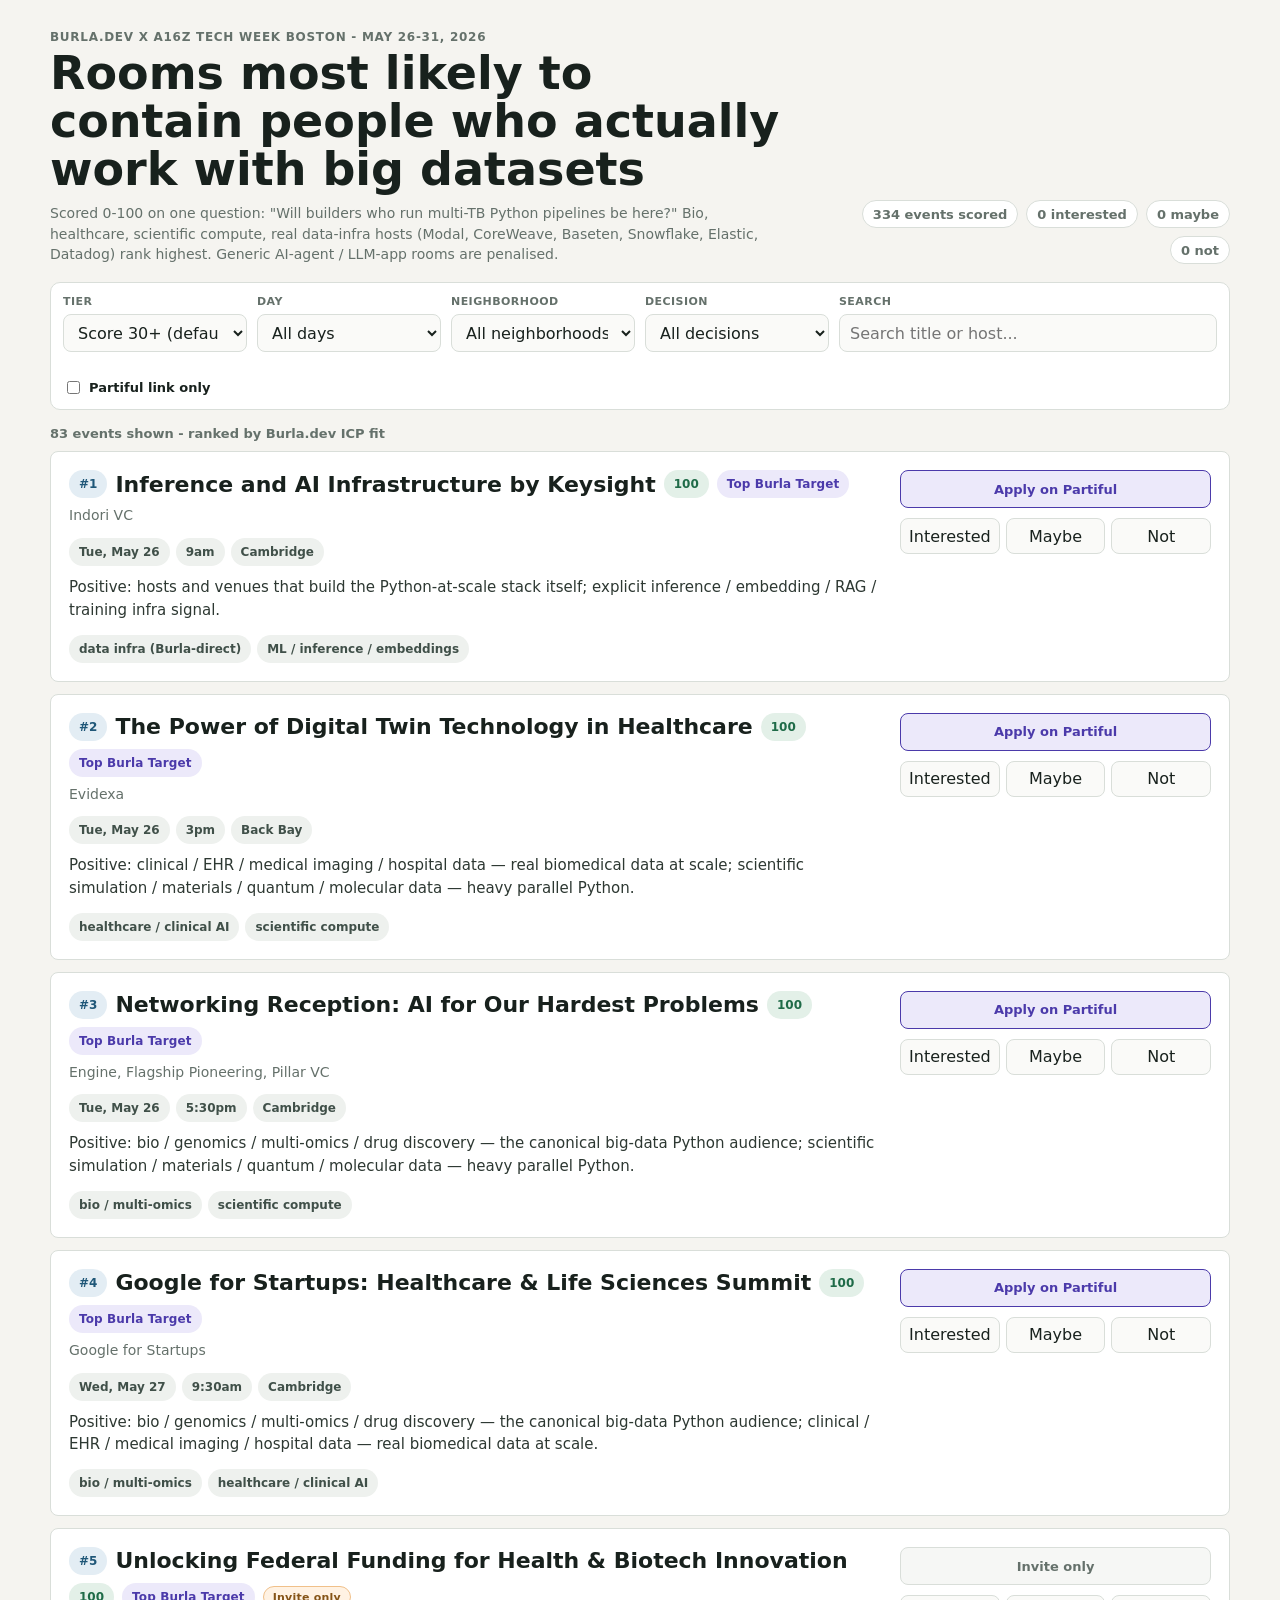
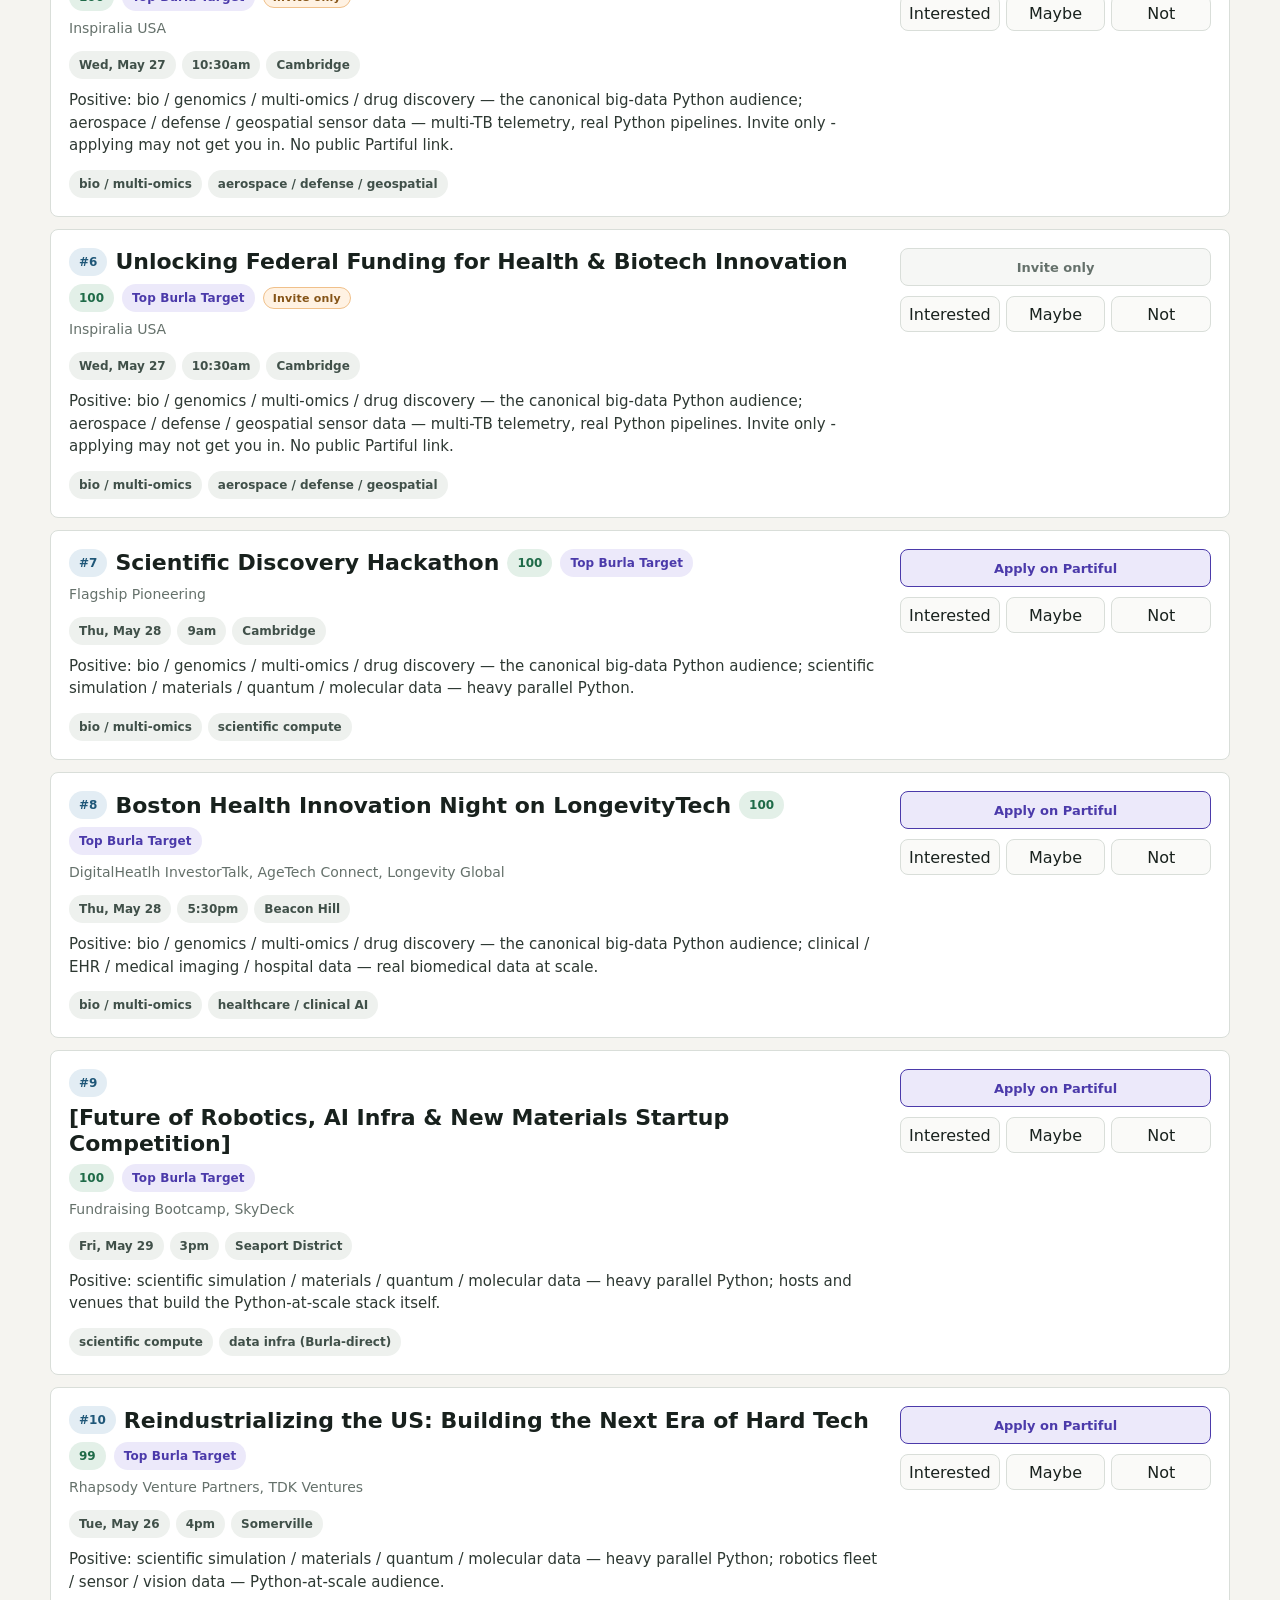
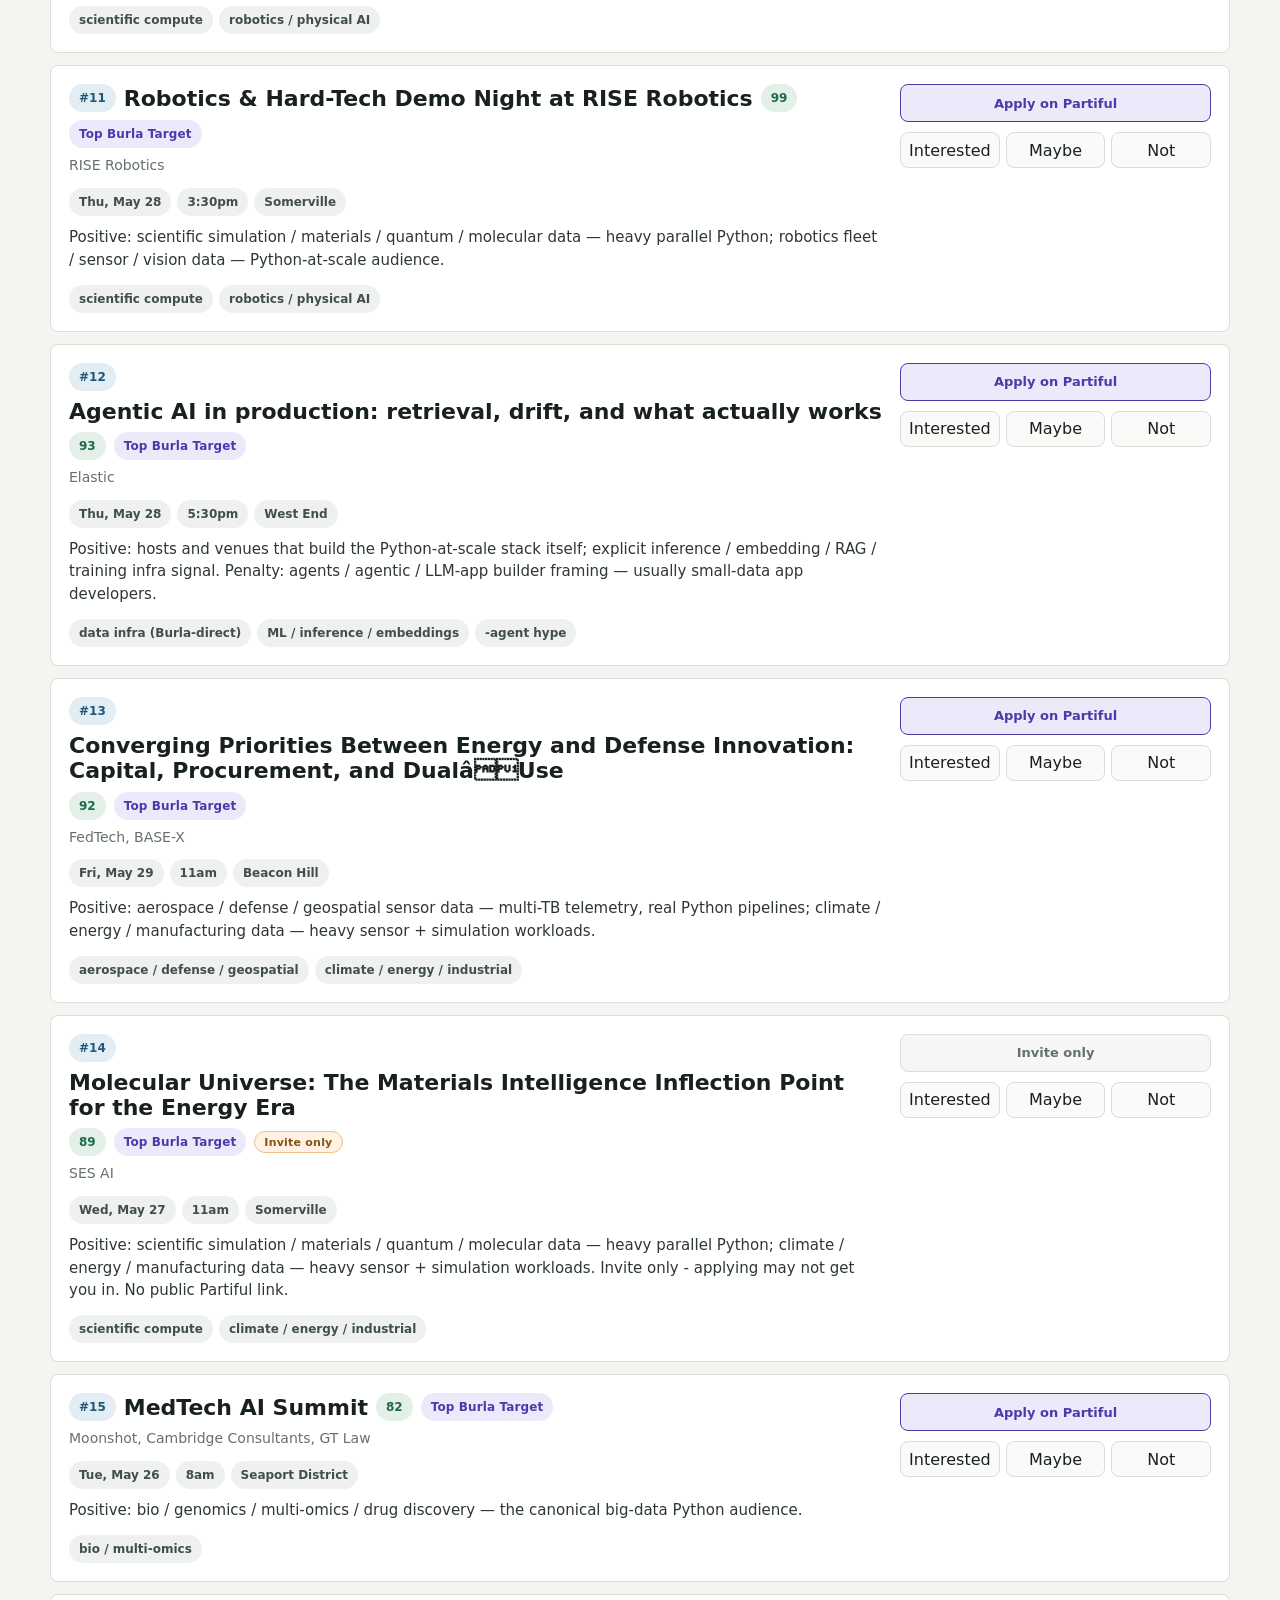
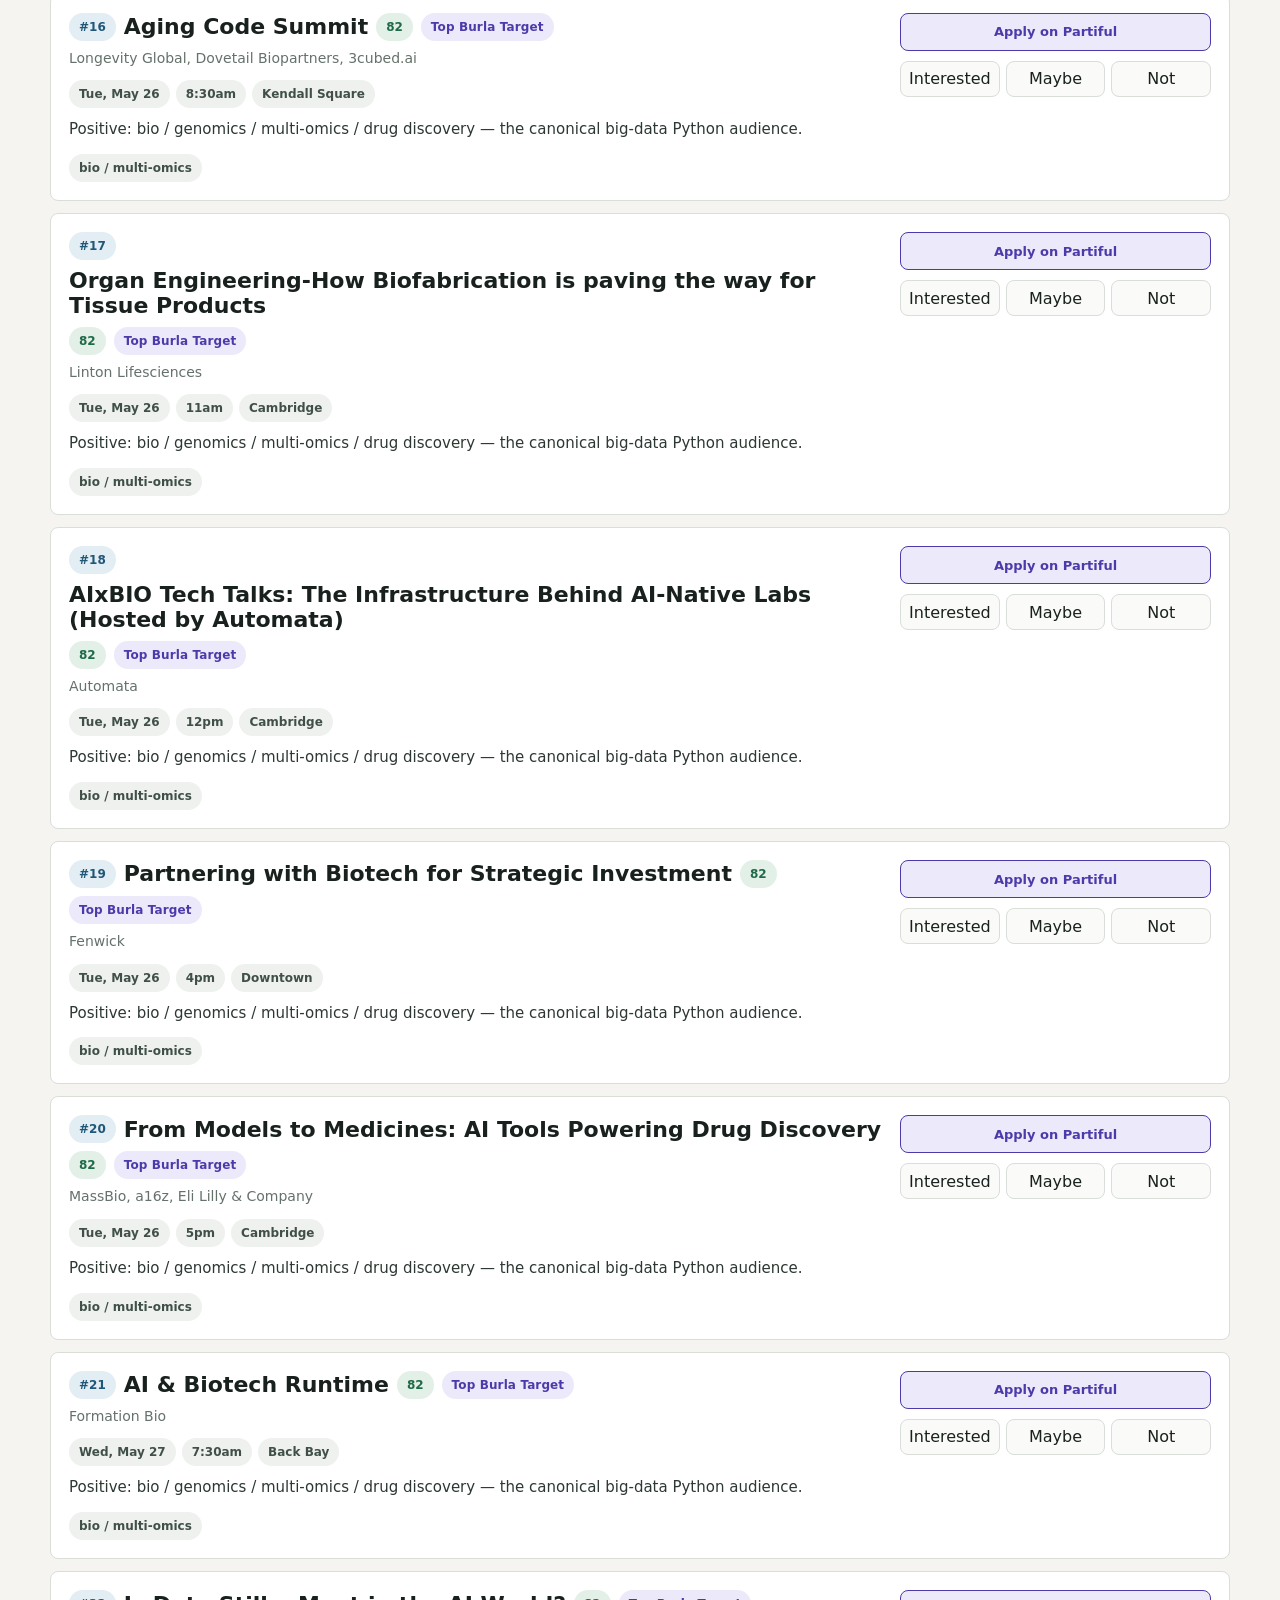
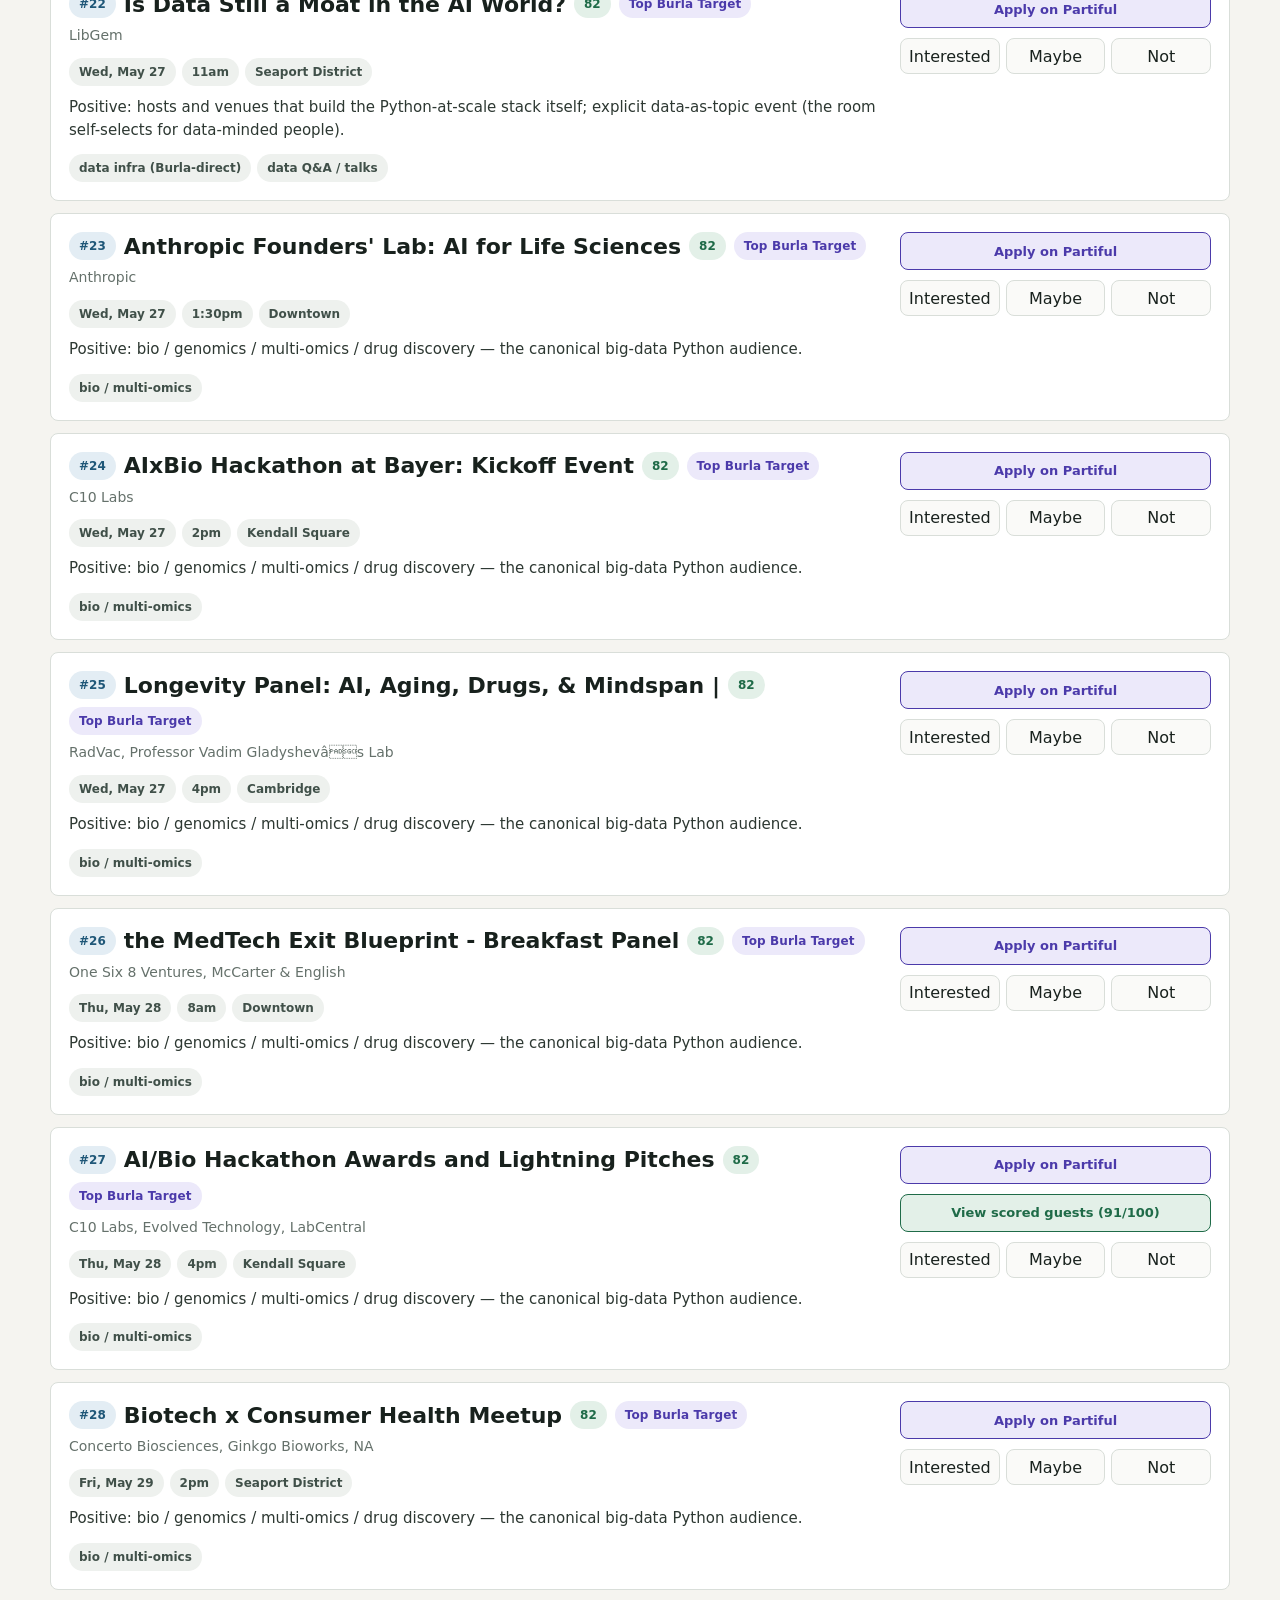
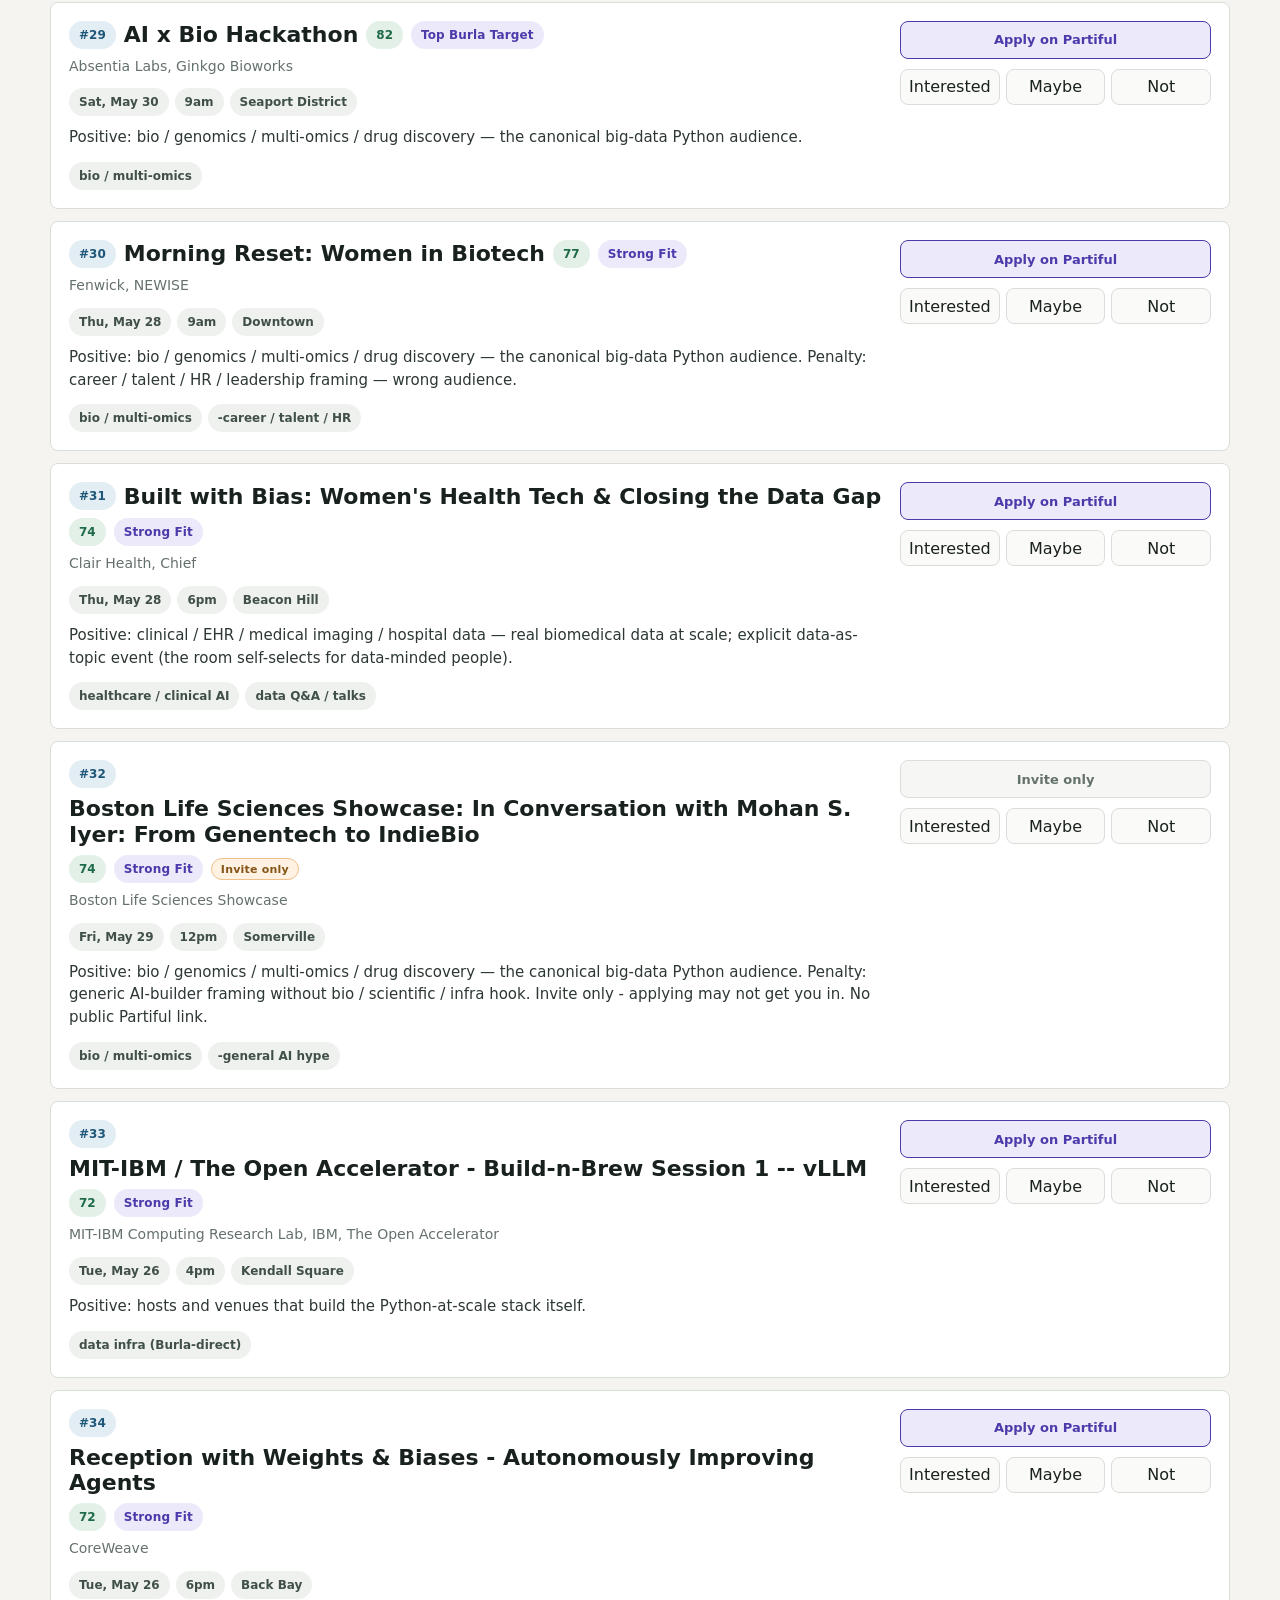
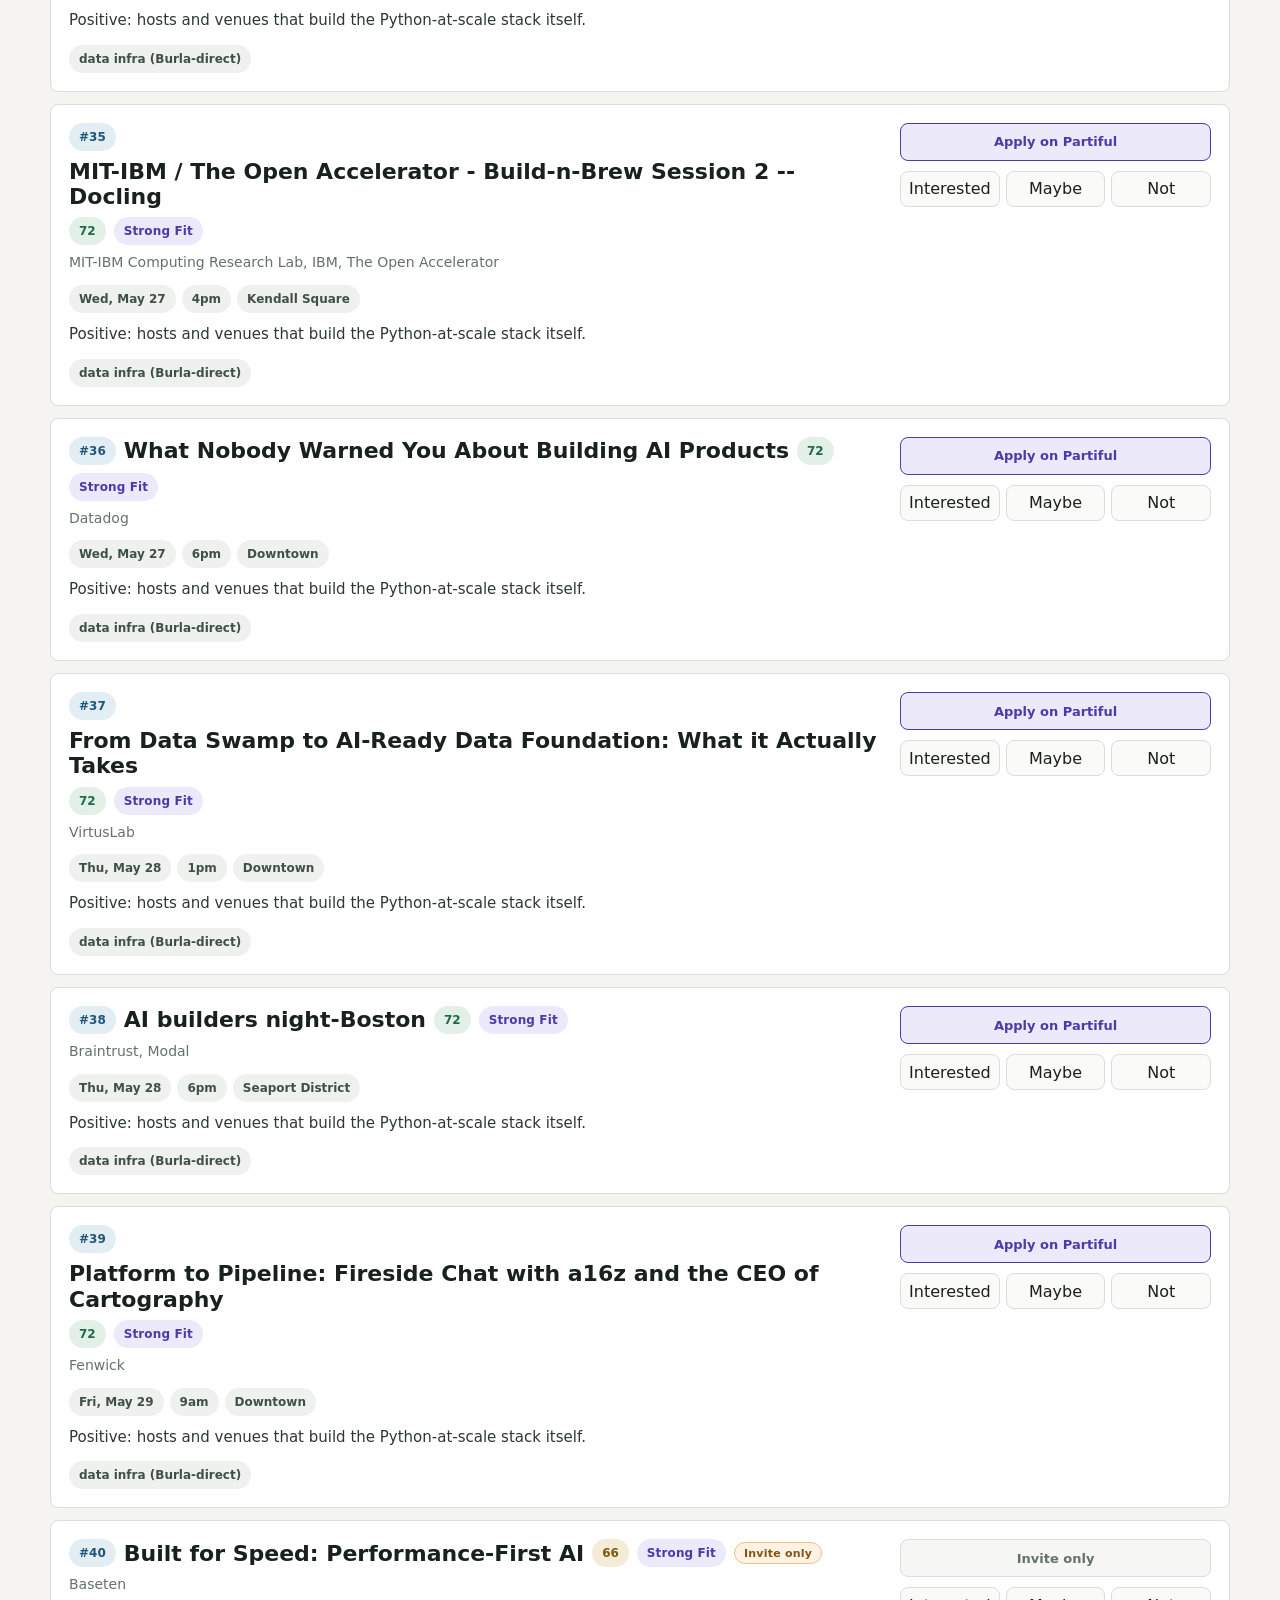
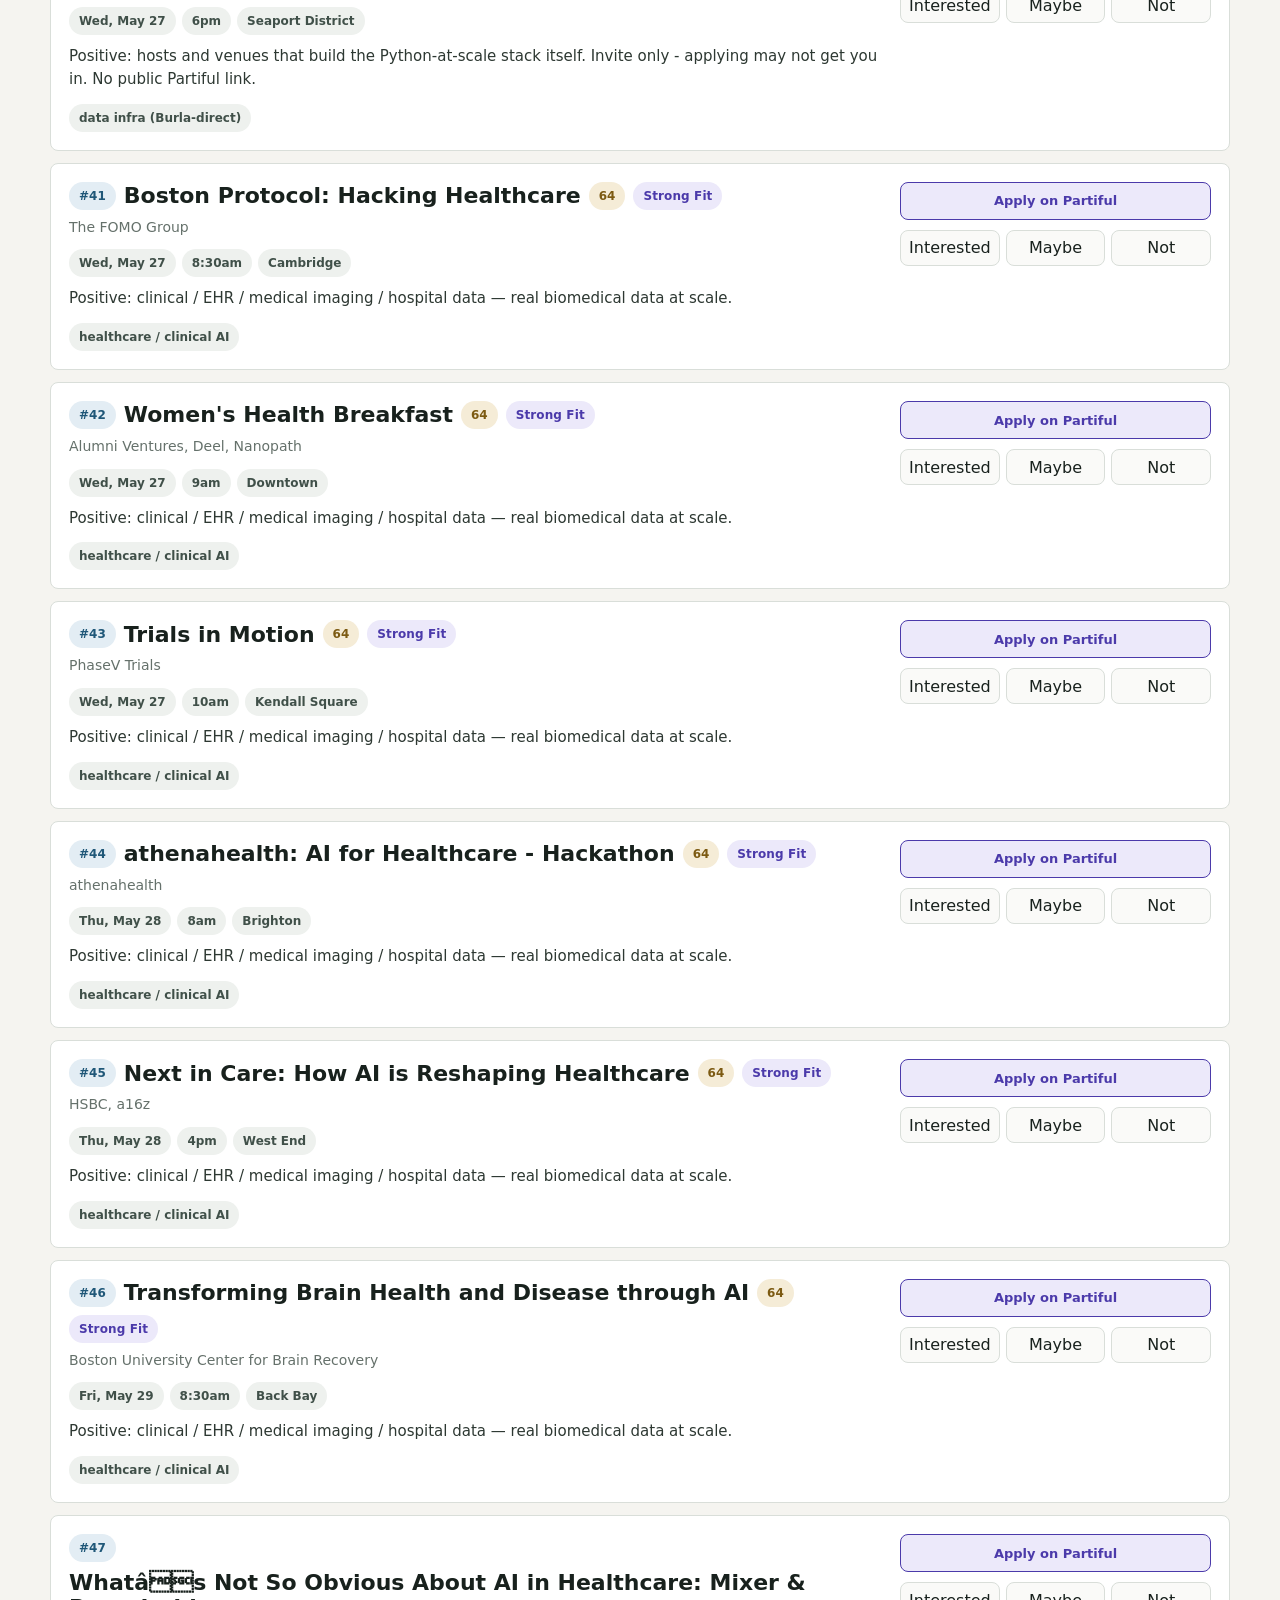
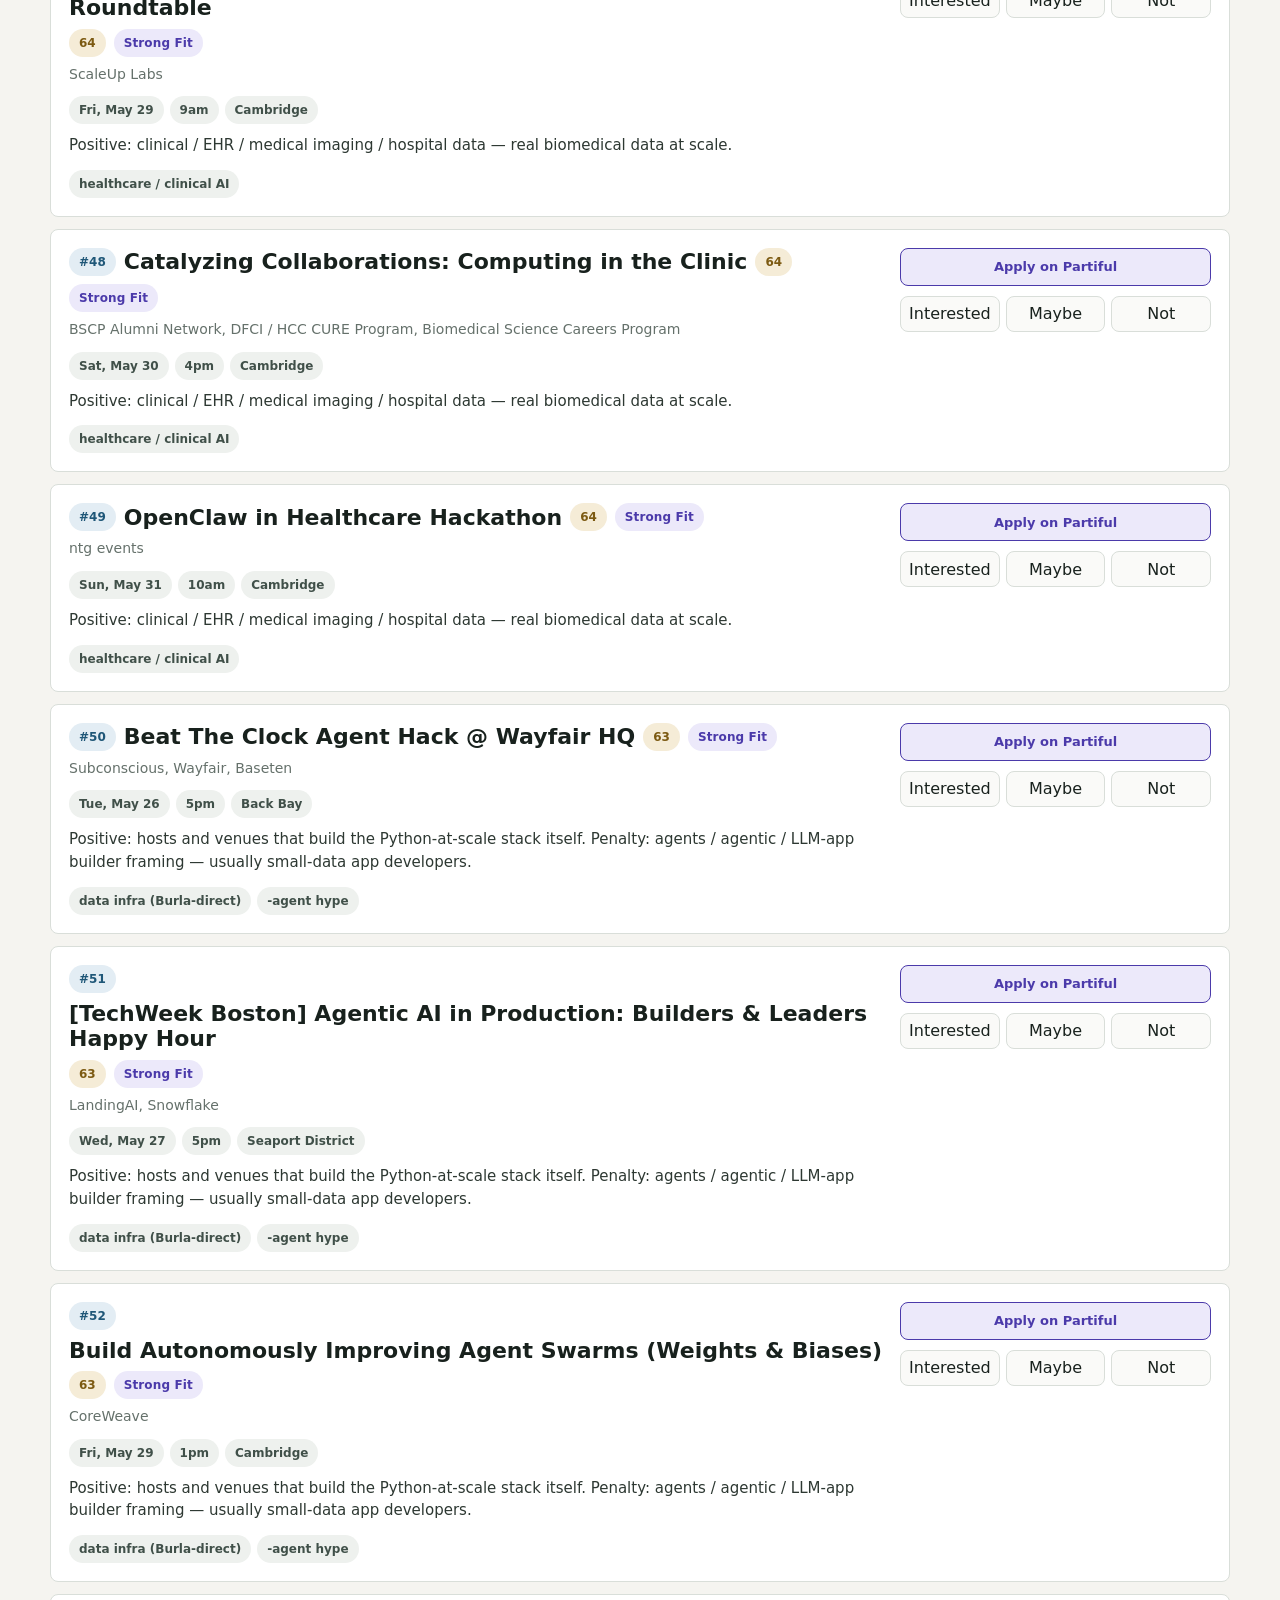
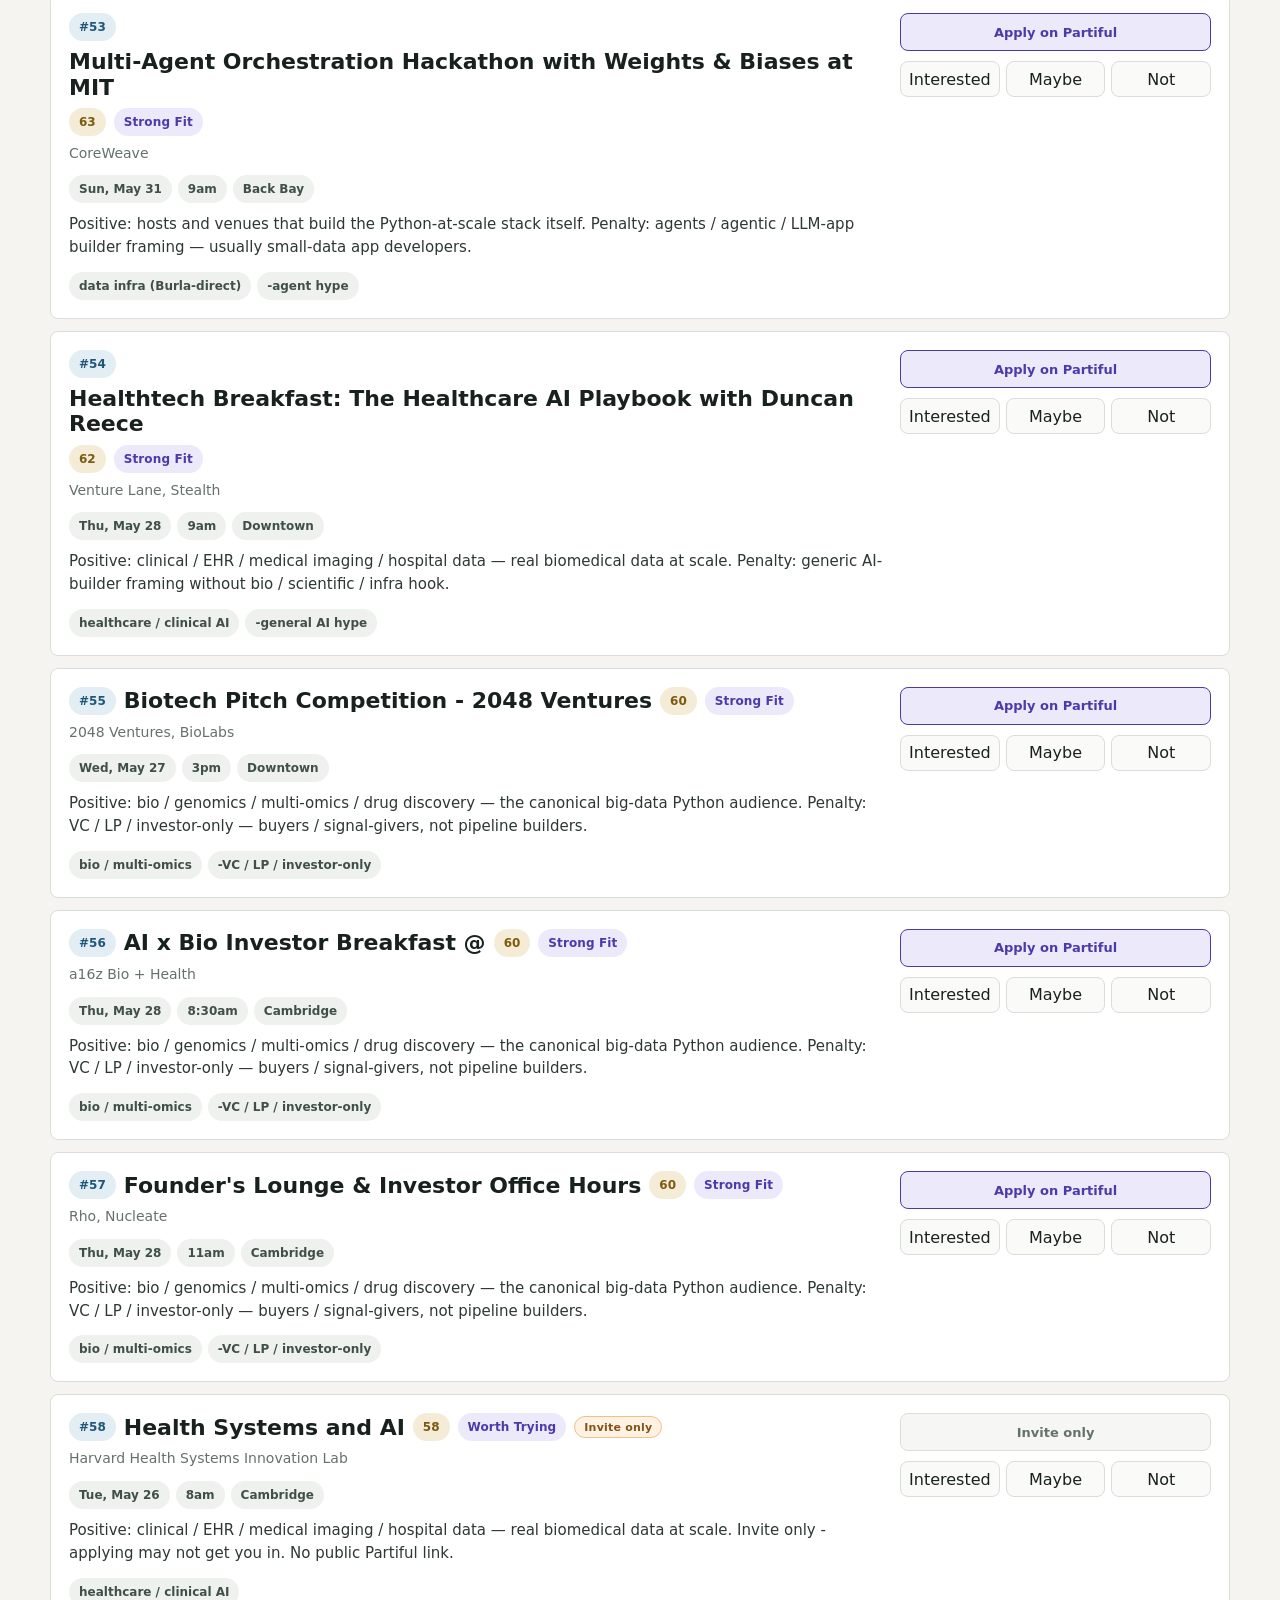
==== commit 0b0a8589: "Add AI/Bio Hackathon guest scoring for 91 Partiful attendees. Adds phase2_guests/score_aibio_hackath" ====
--- a/index.html
+++ b/index.html
@@ -69,7 +69,7 @@
       <div class="people-list" id="peopleList" aria-live="polite"></div>
     </main>
 
-    <script type="application/json" id="events-data">[{"id": 6517, "date": "2026-05-26", "time": "09:00:00", "name": "Inference and AI Infrastructure by Keysight", "company": "Indori VC", "hosts": ["Indori VC"], "location": "Cambridge", "neighborhoods": ["Cambridge"], "partiful": "https://partiful.com/e/nJ9P46nBl7d4v8QxroQb", "isInviteOnly": false, "sponsorTier": null, "timeOfDay": "Morning", "score": 100, "tier": "Top Burla Target", "tags": ["data infra (Burla-direct)", "ML / inference / embeddings"], "evidence": "Positive: hosts and venues that build the Python-at-scale stack itself; explicit inference / embedding / RAG / training infra signal."}, {"id": 4795, "date": "2026-05-26", "time": "15:00:00", "name": "The Power of Digital Twin Technology in Healthcare", "company": "Evidexa", "hosts": ["Evidexa"], "location": "Back Bay", "neighborhoods": ["Back Bay"], "partiful": "https://partiful.com/e/F2lHjVgAHLaTJrReBQ7v", "isInviteOnly": false, "sponsorTier": null, "timeOfDay": "Afternoon", "score": 100, "tier": "Top Burla Target", "tags": ["healthcare / clinical AI", "scientific compute"], "evidence": "Positive: clinical / EHR / medical imaging / hospital data — real biomedical data at scale; scientific simulation / materials / quantum / molecular data — heavy parallel Python."}, {"id": 4759, "date": "2026-05-26", "time": "17:30:00", "name": "Networking Reception: AI for Our Hardest Problems", "company": "The Engine", "hosts": ["Engine", "Flagship Pioneering", "Pillar VC"], "location": "Cambridge", "neighborhoods": ["Cambridge"], "partiful": "https://partiful.com/e/9zk8PBr3GI2cSWVj9niv", "isInviteOnly": false, "sponsorTier": null, "timeOfDay": "Evening", "score": 100, "tier": "Top Burla Target", "tags": ["bio / multi-omics", "scientific compute"], "evidence": "Positive: bio / genomics / multi-omics / drug discovery — the canonical big-data Python audience; scientific simulation / materials / quantum / molecular data — heavy parallel Python."}, {"id": 4497, "date": "2026-05-27", "time": "09:30:00", "name": "Google for Startups: Healthcare & Life Sciences Summit", "company": "Google for Startups", "hosts": ["Google for Startups"], "location": "Cambridge", "neighborhoods": ["Cambridge"], "partiful": "https://partiful.com/e/r15W7xfPhpCKh4AeMlDH", "isInviteOnly": false, "sponsorTier": "gold", "timeOfDay": "Morning", "score": 100, "tier": "Top Burla Target", "tags": ["bio / multi-omics", "healthcare / clinical AI"], "evidence": "Positive: bio / genomics / multi-omics / drug discovery — the canonical big-data Python audience; clinical / EHR / medical imaging / hospital data — real biomedical data at scale."}, {"id": 4560, "date": "2026-05-27", "time": "10:30:00", "name": "Unlocking Federal Funding for Health & Biotech Innovation", "company": "Inspiralia US", "hosts": ["Inspiralia USA"], "location": "Cambridge", "neighborhoods": ["Cambridge"], "partiful": null, "isInviteOnly": true, "sponsorTier": null, "timeOfDay": "Morning", "score": 100, "tier": "Top Burla Target", "tags": ["bio / multi-omics", "aerospace / defense / geospatial"], "evidence": "Positive: bio / genomics / multi-omics / drug discovery — the canonical big-data Python audience; aerospace / defense / geospatial sensor data — multi-TB telemetry, real Python pipelines. Invite only - applying may not get you in. No public Partiful link."}, {"id": 4594, "date": "2026-05-27", "time": "10:30:00", "name": "Unlocking Federal Funding for Health & Biotech Innovation", "company": "Inspiralia US", "hosts": ["Inspiralia USA"], "location": "Cambridge", "neighborhoods": ["Cambridge"], "partiful": null, "isInviteOnly": true, "sponsorTier": null, "timeOfDay": "Morning", "score": 100, "tier": "Top Burla Target", "tags": ["bio / multi-omics", "aerospace / defense / geospatial"], "evidence": "Positive: bio / genomics / multi-omics / drug discovery — the canonical big-data Python audience; aerospace / defense / geospatial sensor data — multi-TB telemetry, real Python pipelines. Invite only - applying may not get you in. No public Partiful link."}, {"id": 5579, "date": "2026-05-28", "time": "09:00:00", "name": "Scientific Discovery Hackathon", "company": "Flagship Pioneering", "hosts": ["Flagship Pioneering"], "location": "Cambridge", "neighborhoods": ["Cambridge"], "partiful": "https://partiful.com/e/QE3rf39P03sCEOFzx3Ik", "isInviteOnly": false, "sponsorTier": null, "timeOfDay": "Morning", "score": 100, "tier": "Top Burla Target", "tags": ["bio / multi-omics", "scientific compute"], "evidence": "Positive: bio / genomics / multi-omics / drug discovery — the canonical big-data Python audience; scientific simulation / materials / quantum / molecular data — heavy parallel Python."}, {"id": 33, "date": "2026-05-28", "time": "17:30:00", "name": "Boston Health Innovation Night on LongevityTech", "company": "DigitalHeatlh InvestorTalk", "hosts": ["DigitalHeatlh InvestorTalk", "AgeTech Connect", "Longevity Global"], "location": "Beacon Hill", "neighborhoods": ["Beacon Hill"], "partiful": "https://partiful.com/e/Pg2f8DHkLfdrCb3ovpkw", "isInviteOnly": false, "sponsorTier": null, "timeOfDay": "Evening", "score": 100, "tier": "Top Burla Target", "tags": ["bio / multi-omics", "healthcare / clinical AI"], "evidence": "Positive: bio / genomics / multi-omics / drug discovery — the canonical big-data Python audience; clinical / EHR / medical imaging / hospital data — real biomedical data at scale."}, {"id": 4070, "date": "2026-05-29", "time": "15:00:00", "name": "[Future of Robotics, AI Infra & New Materials Startup Competition]", "company": "Fundraising Bootcamp", "hosts": ["Fundraising Bootcamp", "SkyDeck"], "location": "Seaport District", "neighborhoods": ["Seaport District"], "partiful": "https://partiful.com/e/tfIqa3mNawYMhGzvLWwt", "isInviteOnly": false, "sponsorTier": null, "timeOfDay": "Afternoon", "score": 100, "tier": "Top Burla Target", "tags": ["scientific compute", "data infra (Burla-direct)"], "evidence": "Positive: scientific simulation / materials / quantum / molecular data — heavy parallel Python; hosts and venues that build the Python-at-scale stack itself."}, {"id": 6075, "date": "2026-05-26", "time": "16:00:00", "name": "Reindustrializing the US: Building the Next Era of Hard Tech", "company": "Rhapsody Venture Partners", "hosts": ["Rhapsody Venture Partners", "TDK Ventures"], "location": "Somerville", "neighborhoods": ["Somerville"], "partiful": "https://partiful.com/e/K0A7mmrNfgMrSyw20DLH", "isInviteOnly": false, "sponsorTier": null, "timeOfDay": "Afternoon", "score": 99, "tier": "Top Burla Target", "tags": ["scientific compute", "robotics / physical AI"], "evidence": "Positive: scientific simulation / materials / quantum / molecular data — heavy parallel Python; robotics fleet / sensor / vision data — Python-at-scale audience."}, {"id": 37, "date": "2026-05-28", "time": "15:30:00", "name": "Robotics & Hard-Tech Demo Night at RISE Robotics", "company": "RISE Robotics", "hosts": ["RISE Robotics"], "location": "Somerville", "neighborhoods": ["Somerville"], "partiful": "https://partiful.com/e/KP2y0vtxmdLA5FggQLlG", "isInviteOnly": false, "sponsorTier": null, "timeOfDay": "Afternoon", "score": 99, "tier": "Top Burla Target", "tags": ["scientific compute", "robotics / physical AI"], "evidence": "Positive: scientific simulation / materials / quantum / molecular data — heavy parallel Python; robotics fleet / sensor / vision data — Python-at-scale audience.", "guests_slug": "rise_robotics", "guests_parsed": 341, "guests_declared": 344}, {"id": 5479, "date": "2026-05-28", "time": "17:30:00", "name": "Agentic AI in production: retrieval, drift, and what actually works", "company": "Elastic", "hosts": ["Elastic"], "location": "West End", "neighborhoods": ["West End"], "partiful": "https://partiful.com/e/iShXGbvtF35NmFklk54c", "isInviteOnly": false, "sponsorTier": null, "timeOfDay": "Evening", "score": 93, "tier": "Top Burla Target", "tags": ["data infra (Burla-direct)", "ML / inference / embeddings", "-agent hype"], "evidence": "Positive: hosts and venues that build the Python-at-scale stack itself; explicit inference / embedding / RAG / training infra signal. Penalty: agents / agentic / LLM-app builder framing — usually small-data app developers."}, {"id": 4556, "date": "2026-05-29", "time": "11:00:00", "name": "Converging Priorities Between Energy and Defense Innovation: Capital, Procurement, and DualâUse", "company": "FedTech", "hosts": ["FedTech", "BASE-X"], "location": "Beacon Hill", "neighborhoods": ["Beacon Hill"], "partiful": "https://partiful.com/e/zgxMqegbSNjSuUDFUdlC", "isInviteOnly": false, "sponsorTier": null, "timeOfDay": "Morning", "score": 92, "tier": "Top Burla Target", "tags": ["aerospace / defense / geospatial", "climate / energy / industrial"], "evidence": "Positive: aerospace / defense / geospatial sensor data — multi-TB telemetry, real Python pipelines; climate / energy / manufacturing data — heavy sensor + simulation workloads."}, {"id": 5575, "date": "2026-05-27", "time": "11:00:00", "name": "Molecular Universe: The Materials Intelligence Inflection Point for the Energy Era", "company": "SES AI", "hosts": ["SES AI"], "location": "Somerville", "neighborhoods": ["Somerville"], "partiful": null, "isInviteOnly": true, "sponsorTier": null, "timeOfDay": "Morning", "score": 89, "tier": "Top Burla Target", "tags": ["scientific compute", "climate / energy / industrial"], "evidence": "Positive: scientific simulation / materials / quantum / molecular data — heavy parallel Python; climate / energy / manufacturing data — heavy sensor + simulation workloads. Invite only - applying may not get you in. No public Partiful link."}, {"id": 87, "date": "2026-05-26", "time": "08:00:00", "name": "MedTech AI Summit", "company": "Moonshot", "hosts": ["Moonshot", "Cambridge Consultants", "GT Law"], "location": "Seaport District", "neighborhoods": ["Seaport District"], "partiful": "https://partiful.com/e/XpVEdIeNDHyHm6f6KipN", "isInviteOnly": false, "sponsorTier": null, "timeOfDay": "Morning", "score": 82, "tier": "Top Burla Target", "tags": ["bio / multi-omics"], "evidence": "Positive: bio / genomics / multi-omics / drug discovery — the canonical big-data Python audience."}, {"id": 4524, "date": "2026-05-26", "time": "08:30:00", "name": "Aging Code Summit", "company": "Longevity Global", "hosts": ["Longevity Global", "Dovetail Biopartners", "3cubed.ai"], "location": "Kendall Square", "neighborhoods": ["Kendall Square"], "partiful": "https://partiful.com/e/mrGX7nQq9agpUIjJplF6", "isInviteOnly": false, "sponsorTier": null, "timeOfDay": "Morning", "score": 82, "tier": "Top Burla Target", "tags": ["bio / multi-omics"], "evidence": "Positive: bio / genomics / multi-omics / drug discovery — the canonical big-data Python audience."}, {"id": 6251, "date": "2026-05-26", "time": "11:00:00", "name": "Organ Engineering-How Biofabrication is paving the way for Tissue Products", "company": "Linton Lifesciences", "hosts": ["Linton Lifesciences"], "location": "Cambridge", "neighborhoods": ["Cambridge"], "partiful": "https://partiful.com/e/B14Myl6svuM6HbvaSsCy", "isInviteOnly": false, "sponsorTier": null, "timeOfDay": "Morning", "score": 82, "tier": "Top Burla Target", "tags": ["bio / multi-omics"], "evidence": "Positive: bio / genomics / multi-omics / drug discovery — the canonical big-data Python audience."}, {"id": 255, "date": "2026-05-26", "time": "12:00:00", "name": "AIxBIO Tech Talks: The Infrastructure Behind AI-Native Labs (Hosted by Automata)", "company": "Automata", "hosts": ["Automata"], "location": "Cambridge", "neighborhoods": ["Cambridge"], "partiful": "https://partiful.com/e/19O3ycXCAN3nJfUR8FrF", "isInviteOnly": false, "sponsorTier": null, "timeOfDay": "Noon", "score": 82, "tier": "Top Burla Target", "tags": ["bio / multi-omics"], "evidence": "Positive: bio / genomics / multi-omics / drug discovery — the canonical big-data Python audience."}, {"id": 4549, "date": "2026-05-26", "time": "16:00:00", "name": "Partnering with Biotech for Strategic Investment", "company": "Fenwick", "hosts": ["Fenwick"], "location": "Downtown", "neighborhoods": ["Downtown"], "partiful": "https://partiful.com/e/9F6jn6vipZnQ9fFwe9Oq", "isInviteOnly": false, "sponsorTier": "platinum", "timeOfDay": "Afternoon", "score": 82, "tier": "Top Burla Target", "tags": ["bio / multi-omics"], "evidence": "Positive: bio / genomics / multi-omics / drug discovery — the canonical big-data Python audience."}, {"id": 4745, "date": "2026-05-26", "time": "17:00:00", "name": "From Models to Medicines: AI Tools Powering Drug Discovery", "company": "MassBio", "hosts": ["MassBio", "a16z", "Eli Lilly & Company"], "location": "Cambridge", "neighborhoods": ["Cambridge"], "partiful": "https://partiful.com/e/x7APx6PtGOrOLpxmqGHi", "isInviteOnly": false, "sponsorTier": "platinum", "timeOfDay": "Evening", "score": 82, "tier": "Top Burla Target", "tags": ["bio / multi-omics"], "evidence": "Positive: bio / genomics / multi-omics / drug discovery — the canonical big-data Python audience."}, {"id": 4085, "date": "2026-05-27", "time": "07:30:00", "name": "AI & Biotech Runtime", "company": "Formation Bio", "hosts": ["Formation Bio"], "location": "Back Bay", "neighborhoods": ["Back Bay"], "partiful": "https://partiful.com/e/FJXCHsTzgGQQQwt1qWGG", "isInviteOnly": false, "sponsorTier": null, "timeOfDay": "Morning", "score": 82, "tier": "Top Burla Target", "tags": ["bio / multi-omics"], "evidence": "Positive: bio / genomics / multi-omics / drug discovery — the canonical big-data Python audience."}, {"id": 5354, "date": "2026-05-27", "time": "11:00:00", "name": "Is Data Still a Moat in the AI World?", "company": "LibGem", "hosts": ["LibGem"], "location": "Seaport District", "neighborhoods": ["Seaport District"], "partiful": "https://partiful.com/e/g16OAfTQBIqG4XpYqWD1", "isInviteOnly": false, "sponsorTier": null, "timeOfDay": "Morning", "score": 82, "tier": "Top Burla Target", "tags": ["data infra (Burla-direct)", "data Q&A / talks"], "evidence": "Positive: hosts and venues that build the Python-at-scale stack itself; explicit data-as-topic event (the room self-selects for data-minded people)."}, {"id": 5416, "date": "2026-05-27", "time": "13:30:00", "name": "Anthropic Founders' Lab: AI for Life Sciences", "company": "Anthropic", "hosts": ["Anthropic"], "location": "Downtown", "neighborhoods": ["Downtown"], "partiful": "https://partiful.com/e/gKBL52v6jIOhzpijIXBV", "isInviteOnly": false, "sponsorTier": null, "timeOfDay": "Afternoon", "score": 82, "tier": "Top Burla Target", "tags": ["bio / multi-omics"], "evidence": "Positive: bio / genomics / multi-omics / drug discovery — the canonical big-data Python audience."}, {"id": 4695, "date": "2026-05-27", "time": "14:00:00", "name": "AIxBio Hackathon at Bayer: Kickoff Event", "company": "C10 Labs", "hosts": ["C10 Labs"], "location": "Kendall Square", "neighborhoods": ["Kendall Square"], "partiful": "https://partiful.com/e/d75Fr7EgDNLoznDMb4MV", "isInviteOnly": false, "sponsorTier": null, "timeOfDay": "Afternoon", "score": 82, "tier": "Top Burla Target", "tags": ["bio / multi-omics"], "evidence": "Positive: bio / genomics / multi-omics / drug discovery — the canonical big-data Python audience."}, {"id": 4933, "date": "2026-05-27", "time": "16:00:00", "name": "Longevity Panel: AI, Aging, Drugs, & Mindspan |", "company": "RadVac", "hosts": ["RadVac", "Professor Vadim Gladyshevâs Lab"], "location": "Cambridge", "neighborhoods": ["Cambridge"], "partiful": "https://partiful.com/e/sB1i5KBYubAKlyFblza0", "isInviteOnly": false, "sponsorTier": null, "timeOfDay": "Afternoon", "score": 82, "tier": "Top Burla Target", "tags": ["bio / multi-omics"], "evidence": "Positive: bio / genomics / multi-omics / drug discovery — the canonical big-data Python audience."}, {"id": 4469, "date": "2026-05-28", "time": "08:00:00", "name": "the MedTech Exit Blueprint - Breakfast Panel", "company": "One Six 8 Ventures", "hosts": ["One Six 8 Ventures", "McCarter & English"], "location": "Downtown", "neighborhoods": ["Downtown"], "partiful": "https://partiful.com/e/noAD9TMCFIBh5o7fUdL3", "isInviteOnly": false, "sponsorTier": null, "timeOfDay": "Morning", "score": 82, "tier": "Top Burla Target", "tags": ["bio / multi-omics"], "evidence": "Positive: bio / genomics / multi-omics / drug discovery — the canonical big-data Python audience."}, {"id": 4683, "date": "2026-05-28", "time": "16:00:00", "name": "AI/Bio Hackathon Awards and Lightning Pitches", "company": "C10 Labs", "hosts": ["C10 Labs", "Evolved Technology", "LabCentral"], "location": "Kendall Square", "neighborhoods": ["Kendall Square"], "partiful": "https://partiful.com/e/XtABb8m1oJkDVZ81Ahxj", "isInviteOnly": false, "sponsorTier": null, "timeOfDay": "Afternoon", "score": 82, "tier": "Top Burla Target", "tags": ["bio / multi-omics"], "evidence": "Positive: bio / genomics / multi-omics / drug discovery — the canonical big-data Python audience."}, {"id": 5569, "date": "2026-05-29", "time": "14:00:00", "name": "Biotech x Consumer Health Meetup", "company": "Concerto Biosciences", "hosts": ["Concerto Biosciences", "Ginkgo Bioworks", "NA"], "location": "Seaport District", "neighborhoods": ["Seaport District"], "partiful": "https://partiful.com/e/GDUtWO77adM94auHoU8l", "isInviteOnly": false, "sponsorTier": null, "timeOfDay": "Afternoon", "score": 82, "tier": "Top Burla Target", "tags": ["bio / multi-omics"], "evidence": "Positive: bio / genomics / multi-omics / drug discovery — the canonical big-data Python audience."}, {"id": 5981, "date": "2026-05-30", "time": "09:00:00", "name": "AI x Bio Hackathon", "company": "Absentia Labs", "hosts": ["Absentia Labs", "Ginkgo Bioworks"], "location": "Seaport District", "neighborhoods": ["Seaport District"], "partiful": "https://partiful.com/e/4ltwdcESiUvW3BUsX296", "isInviteOnly": false, "sponsorTier": null, "timeOfDay": "Morning", "score": 82, "tier": "Top Burla Target", "tags": ["bio / multi-omics"], "evidence": "Positive: bio / genomics / multi-omics / drug discovery — the canonical big-data Python audience."}, {"id": 4428, "date": "2026-05-28", "time": "09:00:00", "name": "Morning Reset: Women in Biotech", "company": "Fenwick", "hosts": ["Fenwick", "NEWISE"], "location": "Downtown", "neighborhoods": ["Downtown"], "partiful": "https://partiful.com/e/MPgjvuQtQQVitCxJ675e", "isInviteOnly": false, "sponsorTier": "platinum", "timeOfDay": "Morning", "score": 77, "tier": "Strong Fit", "tags": ["bio / multi-omics", "-career / talent / HR"], "evidence": "Positive: bio / genomics / multi-omics / drug discovery — the canonical big-data Python audience. Penalty: career / talent / HR / leadership framing — wrong audience."}, {"id": 5131, "date": "2026-05-28", "time": "18:00:00", "name": "Built with Bias: Women's Health Tech  & Closing the Data Gap", "company": "Clair Health", "hosts": ["Clair Health", "Chief"], "location": "Beacon Hill", "neighborhoods": ["Beacon Hill"], "partiful": "https://partiful.com/e/Na6jq147vRnZXhVZh3F6", "isInviteOnly": false, "sponsorTier": null, "timeOfDay": "Evening", "score": 74, "tier": "Strong Fit", "tags": ["healthcare / clinical AI", "data Q&A / talks"], "evidence": "Positive: clinical / EHR / medical imaging / hospital data — real biomedical data at scale; explicit data-as-topic event (the room self-selects for data-minded people)."}, {"id": 5984, "date": "2026-05-29", "time": "12:00:00", "name": "Boston Life Sciences Showcase: In Conversation with Mohan S. Iyer: From Genentech to IndieBio", "company": "Boston Life Sciences Showcase", "hosts": ["Boston Life Sciences Showcase"], "location": "Somerville", "neighborhoods": ["Somerville"], "partiful": null, "isInviteOnly": true, "sponsorTier": null, "timeOfDay": "Noon", "score": 74, "tier": "Strong Fit", "tags": ["bio / multi-omics", "-general AI hype"], "evidence": "Positive: bio / genomics / multi-omics / drug discovery — the canonical big-data Python audience. Penalty: generic AI-builder framing without bio / scientific / infra hook. Invite only - applying may not get you in. No public Partiful link."}, {"id": 5553, "date": "2026-05-26", "time": "16:00:00", "name": "MIT-IBM / The Open Accelerator - Build-n-Brew Session 1 -- vLLM", "company": "MIT-IBM Computing Research Lab", "hosts": ["MIT-IBM Computing Research Lab", "IBM", "The Open Accelerator"], "location": "Kendall Square", "neighborhoods": ["Kendall Square"], "partiful": "https://partiful.com/e/2CWzL7efN3h5MtSTO9nw", "isInviteOnly": false, "sponsorTier": "platinum", "timeOfDay": "Afternoon", "score": 72, "tier": "Strong Fit", "tags": ["data infra (Burla-direct)"], "evidence": "Positive: hosts and venues that build the Python-at-scale stack itself."}, {"id": 5290, "date": "2026-05-26", "time": "18:00:00", "name": "Reception with Weights & Biases - Autonomously Improving Agents", "company": "CoreWeave", "hosts": ["CoreWeave"], "location": "Back Bay", "neighborhoods": ["Back Bay"], "partiful": "https://partiful.com/e/dEi26RKq0ZlIqzExdJxb", "isInviteOnly": false, "sponsorTier": null, "timeOfDay": "Evening", "score": 72, "tier": "Strong Fit", "tags": ["data infra (Burla-direct)"], "evidence": "Positive: hosts and venues that build the Python-at-scale stack itself."}, {"id": 6040, "date": "2026-05-27", "time": "16:00:00", "name": "MIT-IBM / The Open Accelerator - Build-n-Brew Session 2 -- Docling", "company": "MIT-IBM Computing Research Lab", "hosts": ["MIT-IBM Computing Research Lab", "IBM", "The Open Accelerator"], "location": "Kendall Square", "neighborhoods": ["Kendall Square"], "partiful": "https://partiful.com/e/K0u54muKGZTpEnUju7Jb", "isInviteOnly": false, "sponsorTier": "platinum", "timeOfDay": "Afternoon", "score": 72, "tier": "Strong Fit", "tags": ["data infra (Burla-direct)"], "evidence": "Positive: hosts and venues that build the Python-at-scale stack itself."}, {"id": 4930, "date": "2026-05-27", "time": "18:00:00", "name": "What Nobody Warned You About Building AI Products", "company": "Datadog", "hosts": ["Datadog"], "location": "Downtown", "neighborhoods": ["Downtown"], "partiful": "https://partiful.com/e/HxJ94wDRWhQJ1IaWHwUo", "isInviteOnly": false, "sponsorTier": null, "timeOfDay": "Evening", "score": 72, "tier": "Strong Fit", "tags": ["data infra (Burla-direct)"], "evidence": "Positive: hosts and venues that build the Python-at-scale stack itself."}, {"id": 4423, "date": "2026-05-28", "time": "13:00:00", "name": "From Data Swamp to AI-Ready Data Foundation: What it Actually Takes", "company": "VirtusLab", "hosts": ["VirtusLab"], "location": "Downtown", "neighborhoods": ["Downtown"], "partiful": "https://partiful.com/e/tSfM8nCo8QrI6pZFg4FY", "isInviteOnly": false, "sponsorTier": null, "timeOfDay": "Afternoon", "score": 72, "tier": "Strong Fit", "tags": ["data infra (Burla-direct)"], "evidence": "Positive: hosts and venues that build the Python-at-scale stack itself.", "guests_slug": "data_swamp", "guests_parsed": 107, "guests_declared": 108}, {"id": 4412, "date": "2026-05-28", "time": "18:00:00", "name": "AI builders night-Boston", "company": "Braintrust ", "hosts": ["Braintrust", "Modal"], "location": "Seaport District", "neighborhoods": ["Seaport District"], "partiful": "https://partiful.com/e/1sgpEmvEDCv1Vth4BO82", "isInviteOnly": false, "sponsorTier": null, "timeOfDay": "Evening", "score": 72, "tier": "Strong Fit", "tags": ["data infra (Burla-direct)"], "evidence": "Positive: hosts and venues that build the Python-at-scale stack itself."}, {"id": 5554, "date": "2026-05-29", "time": "09:00:00", "name": "Platform to Pipeline: Fireside Chat with a16z and the CEO of Cartography", "company": "Fenwick", "hosts": ["Fenwick"], "location": "Downtown", "neighborhoods": ["Downtown"], "partiful": "https://partiful.com/e/vQDvxdHU5dZgwJAFBzmZ", "isInviteOnly": false, "sponsorTier": "platinum", "timeOfDay": "Morning", "score": 72, "tier": "Strong Fit", "tags": ["data infra (Burla-direct)"], "evidence": "Positive: hosts and venues that build the Python-at-scale stack itself."}, {"id": 5588, "date": "2026-05-27", "time": "18:00:00", "name": "Built for Speed: Performance-First AI", "company": "Baseten", "hosts": ["Baseten"], "location": "Seaport District", "neighborhoods": ["Seaport District"], "partiful": null, "isInviteOnly": true, "sponsorTier": null, "timeOfDay": "Evening", "score": 66, "tier": "Strong Fit", "tags": ["data infra (Burla-direct)"], "evidence": "Positive: hosts and venues that build the Python-at-scale stack itself. Invite only - applying may not get you in. No public Partiful link."}, {"id": 4248, "date": "2026-05-27", "time": "08:30:00", "name": "Boston Protocol: Hacking Healthcare", "company": "The FOMO Group", "hosts": ["The FOMO Group"], "location": "Cambridge", "neighborhoods": ["Cambridge"], "partiful": "https://partiful.com/e/co1H0pbx1kjHrxbCe4Mz", "isInviteOnly": false, "sponsorTier": null, "timeOfDay": "Morning", "score": 64, "tier": "Strong Fit", "tags": ["healthcare / clinical AI"], "evidence": "Positive: clinical / EHR / medical imaging / hospital data — real biomedical data at scale."}, {"id": 4648, "date": "2026-05-27", "time": "09:00:00", "name": "Women's Health Breakfast", "company": "Alumni Ventures", "hosts": ["Alumni Ventures", "Deel", "Nanopath"], "location": "Downtown", "neighborhoods": ["Downtown"], "partiful": "https://partiful.com/e/HHSHwj6EefPW6vGKWE7h", "isInviteOnly": false, "sponsorTier": "gold", "timeOfDay": "Morning", "score": 64, "tier": "Strong Fit", "tags": ["healthcare / clinical AI"], "evidence": "Positive: clinical / EHR / medical imaging / hospital data — real biomedical data at scale."}, {"id": 6046, "date": "2026-05-27", "time": "10:00:00", "name": "Trials in Motion", "company": "PhaseV Trials", "hosts": ["PhaseV Trials"], "location": "Kendall Square", "neighborhoods": ["Kendall Square"], "partiful": "https://partiful.com/e/2FALmSd7dGutTvgJuJrh", "isInviteOnly": false, "sponsorTier": null, "timeOfDay": "Morning", "score": 64, "tier": "Strong Fit", "tags": ["healthcare / clinical AI"], "evidence": "Positive: clinical / EHR / medical imaging / hospital data — real biomedical data at scale."}, {"id": 4218, "date": "2026-05-28", "time": "08:00:00", "name": "athenahealth: AI for Healthcare - Hackathon", "company": "athenahealth", "hosts": ["athenahealth"], "location": "Brighton", "neighborhoods": ["Brighton"], "partiful": "https://partiful.com/e/pnph1tPlBXklAB1WVI7U", "isInviteOnly": false, "sponsorTier": null, "timeOfDay": "Morning", "score": 64, "tier": "Strong Fit", "tags": ["healthcare / clinical AI"], "evidence": "Positive: clinical / EHR / medical imaging / hospital data — real biomedical data at scale."}, {"id": 5566, "date": "2026-05-28", "time": "16:00:00", "name": "Next in Care: How AI is Reshaping Healthcare", "company": "HSBC", "hosts": ["HSBC", "a16z"], "location": "West End", "neighborhoods": ["West End"], "partiful": "https://partiful.com/e/hTsMJ9EKZar9xxhdPIfq", "isInviteOnly": false, "sponsorTier": "platinum", "timeOfDay": "Afternoon", "score": 64, "tier": "Strong Fit", "tags": ["healthcare / clinical AI"], "evidence": "Positive: clinical / EHR / medical imaging / hospital data — real biomedical data at scale."}, {"id": 5164, "date": "2026-05-29", "time": "08:30:00", "name": "Transforming Brain Health and Disease through AI", "company": "Boston University Center for Brain Recovery", "hosts": ["Boston University Center for Brain Recovery"], "location": "Back Bay", "neighborhoods": ["Back Bay"], "partiful": "https://partiful.com/e/4bPVfD5hfdfHs9fylnaE", "isInviteOnly": false, "sponsorTier": null, "timeOfDay": "Morning", "score": 64, "tier": "Strong Fit", "tags": ["healthcare / clinical AI"], "evidence": "Positive: clinical / EHR / medical imaging / hospital data — real biomedical data at scale."}, {"id": 266, "date": "2026-05-29", "time": "09:00:00", "name": "Whatâs Not So Obvious About AI in Healthcare: Mixer & Roundtable", "company": "ScaleUp Labs", "hosts": ["ScaleUp Labs"], "location": "Cambridge", "neighborhoods": ["Cambridge"], "partiful": "https://partiful.com/e/xI6dIAB1TAWSpqHR6utM", "isInviteOnly": false, "sponsorTier": null, "timeOfDay": "Morning", "score": 64, "tier": "Strong Fit", "tags": ["healthcare / clinical AI"], "evidence": "Positive: clinical / EHR / medical imaging / hospital data — real biomedical data at scale."}, {"id": 5144, "date": "2026-05-30", "time": "16:00:00", "name": "Catalyzing Collaborations: Computing in the Clinic", "company": "BSCP Alumni Network", "hosts": ["BSCP Alumni Network", "DFCI / HCC CURE Program", "Biomedical Science Careers Program"], "location": "Cambridge", "neighborhoods": ["Cambridge"], "partiful": "https://partiful.com/e/WYvqeuG2pPZ0hqURAkzT", "isInviteOnly": false, "sponsorTier": null, "timeOfDay": "Afternoon", "score": 64, "tier": "Strong Fit", "tags": ["healthcare / clinical AI"], "evidence": "Positive: clinical / EHR / medical imaging / hospital data — real biomedical data at scale."}, {"id": 23, "date": "2026-05-31", "time": "10:00:00", "name": "OpenClaw in Healthcare Hackathon", "company": "ntg events", "hosts": ["ntg events"], "location": "Cambridge", "neighborhoods": ["Cambridge"], "partiful": "https://partiful.com/e/1NhkX3sqraPVyWGaJ7sj", "isInviteOnly": false, "sponsorTier": null, "timeOfDay": "Morning", "score": 64, "tier": "Strong Fit", "tags": ["healthcare / clinical AI"], "evidence": "Positive: clinical / EHR / medical imaging / hospital data — real biomedical data at scale."}, {"id": 4613, "date": "2026-05-26", "time": "17:00:00", "name": "Beat The Clock Agent Hack @ Wayfair HQ", "company": "Subconscious", "hosts": ["Subconscious", "Wayfair", "Baseten"], "location": "Back Bay", "neighborhoods": ["Back Bay"], "partiful": "https://partiful.com/e/go7W5NU5i1NYHYoxoDgp", "isInviteOnly": false, "sponsorTier": "gold", "timeOfDay": "Evening", "score": 63, "tier": "Strong Fit", "tags": ["data infra (Burla-direct)", "-agent hype"], "evidence": "Positive: hosts and venues that build the Python-at-scale stack itself. Penalty: agents / agentic / LLM-app builder framing — usually small-data app developers."}, {"id": 5072, "date": "2026-05-27", "time": "17:00:00", "name": "[TechWeek Boston] Agentic AI in Production: Builders & Leaders Happy Hour", "company": "LandingAI", "hosts": ["LandingAI", "Snowflake"], "location": "Seaport District", "neighborhoods": ["Seaport District"], "partiful": "https://partiful.com/e/eIyH9qhFTGDAvdcRDVQ1", "isInviteOnly": false, "sponsorTier": null, "timeOfDay": "Evening", "score": 63, "tier": "Strong Fit", "tags": ["data infra (Burla-direct)", "-agent hype"], "evidence": "Positive: hosts and venues that build the Python-at-scale stack itself. Penalty: agents / agentic / LLM-app builder framing — usually small-data app developers."}, {"id": 5295, "date": "2026-05-29", "time": "13:00:00", "name": "Build Autonomously Improving  Agent Swarms (Weights & Biases)", "company": "CoreWeave", "hosts": ["CoreWeave"], "location": "Cambridge", "neighborhoods": ["Cambridge"], "partiful": "https://partiful.com/e/yUFWhUip4Rt2td9rqkrK", "isInviteOnly": false, "sponsorTier": null, "timeOfDay": "Afternoon", "score": 63, "tier": "Strong Fit", "tags": ["data infra (Burla-direct)", "-agent hype"], "evidence": "Positive: hosts and venues that build the Python-at-scale stack itself. Penalty: agents / agentic / LLM-app builder framing — usually small-data app developers."}, {"id": 5265, "date": "2026-05-31", "time": "09:00:00", "name": "Multi-Agent Orchestration Hackathon with Weights & Biases at MIT", "company": "CoreWeave", "hosts": ["CoreWeave"], "location": "Back Bay", "neighborhoods": ["Back Bay"], "partiful": "https://partiful.com/e/kUWTICaO2TDCVzG8KUeP", "isInviteOnly": false, "sponsorTier": null, "timeOfDay": "Morning", "score": 63, "tier": "Strong Fit", "tags": ["data infra (Burla-direct)", "-agent hype"], "evidence": "Positive: hosts and venues that build the Python-at-scale stack itself. Penalty: agents / agentic / LLM-app builder framing — usually small-data app developers."}, {"id": 4747, "date": "2026-05-28", "time": "09:00:00", "name": "Healthtech Breakfast: The Healthcare AI Playbook with Duncan Reece", "company": "Venture Lane", "hosts": ["Venture Lane", "Stealth"], "location": "Downtown", "neighborhoods": ["Downtown"], "partiful": "https://partiful.com/e/aI76SfQiCN5E0E0ojqC8", "isInviteOnly": false, "sponsorTier": null, "timeOfDay": "Morning", "score": 62, "tier": "Strong Fit", "tags": ["healthcare / clinical AI", "-general AI hype"], "evidence": "Positive: clinical / EHR / medical imaging / hospital data — real biomedical data at scale. Penalty: generic AI-builder framing without bio / scientific / infra hook."}, {"id": 4405, "date": "2026-05-27", "time": "15:00:00", "name": "Biotech Pitch Competition - 2048 Ventures", "company": "2048 Ventures", "hosts": ["2048 Ventures", "BioLabs"], "location": "Downtown", "neighborhoods": ["Downtown"], "partiful": "https://partiful.com/e/fWRK866fdFgeonq3dGao", "isInviteOnly": false, "sponsorTier": null, "timeOfDay": "Afternoon", "score": 60, "tier": "Strong Fit", "tags": ["bio / multi-omics", "-VC / LP / investor-only"], "evidence": "Positive: bio / genomics / multi-omics / drug discovery — the canonical big-data Python audience. Penalty: VC / LP / investor-only — buyers / signal-givers, not pipeline builders."}, {"id": 6249, "date": "2026-05-28", "time": "08:30:00", "name": "AI x Bio Investor Breakfast @", "company": "a16z Bio + Health", "hosts": ["a16z Bio + Health"], "location": "Cambridge", "neighborhoods": ["Cambridge"], "partiful": "https://partiful.com/e/LPCImh146ECHpHTFLZi9", "isInviteOnly": false, "sponsorTier": null, "timeOfDay": "Morning", "score": 60, "tier": "Strong Fit", "tags": ["bio / multi-omics", "-VC / LP / investor-only"], "evidence": "Positive: bio / genomics / multi-omics / drug discovery — the canonical big-data Python audience. Penalty: VC / LP / investor-only — buyers / signal-givers, not pipeline builders."}, {"id": 5994, "date": "2026-05-28", "time": "11:00:00", "name": "Founder's Lounge & Investor Office Hours", "company": "Rho", "hosts": ["Rho", "Nucleate"], "location": "Cambridge", "neighborhoods": ["Cambridge"], "partiful": "https://partiful.com/e/lFbdUSY8LCRaxAfwqeZ3", "isInviteOnly": false, "sponsorTier": null, "timeOfDay": "Morning", "score": 60, "tier": "Strong Fit", "tags": ["bio / multi-omics", "-VC / LP / investor-only"], "evidence": "Positive: bio / genomics / multi-omics / drug discovery — the canonical big-data Python audience. Penalty: VC / LP / investor-only — buyers / signal-givers, not pipeline builders."}, {"id": 6074, "date": "2026-05-26", "time": "08:00:00", "name": "Health Systems and AI", "company": "Harvard Health Systems Innovation Lab", "hosts": ["Harvard Health Systems Innovation Lab"], "location": "Cambridge", "neighborhoods": ["Cambridge"], "partiful": null, "isInviteOnly": true, "sponsorTier": null, "timeOfDay": "Morning", "score": 58, "tier": "Worth Trying", "tags": ["healthcare / clinical AI"], "evidence": "Positive: clinical / EHR / medical imaging / hospital data — real biomedical data at scale. Invite only - applying may not get you in. No public Partiful link."}, {"id": 4220, "date": "2026-05-28", "time": "08:00:00", "name": "athenahealth: AI for Healthcare - Customers", "company": "athenahealth", "hosts": ["athenahealth"], "location": "Brighton", "neighborhoods": ["Brighton"], "partiful": null, "isInviteOnly": true, "sponsorTier": null, "timeOfDay": "Morning", "score": 58, "tier": "Worth Trying", "tags": ["healthcare / clinical AI"], "evidence": "Positive: clinical / EHR / medical imaging / hospital data — real biomedical data at scale. Invite only - applying may not get you in. No public Partiful link."}, {"id": 5996, "date": "2026-05-28", "time": "08:00:00", "name": "athenahealth: AI for Healthcare - Partner Day", "company": "athenahealth", "hosts": ["athenahealth"], "location": "Brighton", "neighborhoods": ["Brighton"], "partiful": null, "isInviteOnly": true, "sponsorTier": null, "timeOfDay": "Morning", "score": 58, "tier": "Worth Trying", "tags": ["healthcare / clinical AI"], "evidence": "Positive: clinical / EHR / medical imaging / hospital data — real biomedical data at scale. Invite only - applying may not get you in. No public Partiful link."}, {"id": 4213, "date": "2026-05-26", "time": "14:00:00", "name": "Hard-Tech Innovation & MIT.nano", "company": "MIT.nano", "hosts": ["MIT.nano"], "location": "Kendall Square", "neighborhoods": ["Kendall Square"], "partiful": "https://partiful.com/e/dU8YDPenYQbh8Zp6Lqb4", "isInviteOnly": false, "sponsorTier": null, "timeOfDay": "Afternoon", "score": 57, "tier": "Worth Trying", "tags": ["scientific compute"], "evidence": "Positive: scientific simulation / materials / quantum / molecular data — heavy parallel Python."}, {"id": 4491, "date": "2026-05-26", "time": "15:00:00", "name": "Quantum Future: Questions Answered", "company": "Convergence Center for Applied Quantum", "hosts": ["Convergence Center for Applied Quantum", "Engine", "Kendall Square Association"], "location": "Cambridge", "neighborhoods": ["Cambridge"], "partiful": "https://partiful.com/e/QkfKztxmG5W6VBzTmEF4", "isInviteOnly": false, "sponsorTier": null, "timeOfDay": "Afternoon", "score": 57, "tier": "Worth Trying", "tags": ["scientific compute"], "evidence": "Positive: scientific simulation / materials / quantum / molecular data — heavy parallel Python."}, {"id": 4069, "date": "2026-05-29", "time": "09:00:00", "name": "Building and Scaling in Quantum Tech: Bridging Engineering and Market Impact", "company": "Alumni Ventures", "hosts": ["Alumni Ventures", "J.P. Morgan"], "location": "Downtown", "neighborhoods": ["Downtown"], "partiful": "https://partiful.com/e/StgnoIxOZVtzGSdVdRhR", "isInviteOnly": false, "sponsorTier": null, "timeOfDay": "Morning", "score": 57, "tier": "Worth Trying", "tags": ["scientific compute"], "evidence": "Positive: scientific simulation / materials / quantum / molecular data — heavy parallel Python."}, {"id": 5515, "date": "2026-05-30", "time": "09:00:00", "name": "Healthcare Agentic AI Hackathon", "company": "Harvard Innovation Labs LLX", "hosts": ["Harvard Innovation Labs LLX"], "location": "Allston", "neighborhoods": ["Allston"], "partiful": "https://partiful.com/e/7EgxT5dc4UzgQL69P1Ht", "isInviteOnly": false, "sponsorTier": null, "timeOfDay": "Morning", "score": 55, "tier": "Worth Trying", "tags": ["healthcare / clinical AI", "-agent hype"], "evidence": "Positive: clinical / EHR / medical imaging / hospital data — real biomedical data at scale. Penalty: agents / agentic / LLM-app builder framing — usually small-data app developers."}, {"id": 24, "date": "2026-05-30", "time": "10:00:00", "name": "AI Agents in Healthcare Hackathon", "company": "ntg events", "hosts": ["ntg events"], "location": "Cambridge", "neighborhoods": ["Cambridge"], "partiful": "https://partiful.com/e/pPmyJSqmwakAmHGJrGhG", "isInviteOnly": false, "sponsorTier": null, "timeOfDay": "Morning", "score": 55, "tier": "Worth Trying", "tags": ["healthcare / clinical AI", "-agent hype"], "evidence": "Positive: clinical / EHR / medical imaging / hospital data — real biomedical data at scale. Penalty: agents / agentic / LLM-app builder framing — usually small-data app developers."}, {"id": 4207, "date": "2026-05-27", "time": "09:00:00", "name": "Boston Tech Week Defense Breakfast", "company": "JPMorgan", "hosts": ["JPMorgan", "Pryzm"], "location": "Back Bay", "neighborhoods": ["Back Bay"], "partiful": "https://partiful.com/e/pwxiFLTVCzq4xx02D44S", "isInviteOnly": false, "sponsorTier": null, "timeOfDay": "Morning", "score": 54, "tier": "Worth Trying", "tags": ["aerospace / defense / geospatial"], "evidence": "Positive: aerospace / defense / geospatial sensor data — multi-TB telemetry, real Python pipelines."}, {"id": 4794, "date": "2026-05-27", "time": "10:30:00", "name": "Unlocking Federal Funding for Startups", "company": "Inspiralia US", "hosts": ["Inspiralia USA", "Real Colegio Complutense at Harvard University"], "location": "Cambridge", "neighborhoods": ["Cambridge"], "partiful": "https://partiful.com/e/bwlE0ODyRCNkphmroLHP", "isInviteOnly": false, "sponsorTier": null, "timeOfDay": "Morning", "score": 54, "tier": "Worth Trying", "tags": ["aerospace / defense / geospatial"], "evidence": "Positive: aerospace / defense / geospatial sensor data — multi-TB telemetry, real Python pipelines."}, {"id": 5590, "date": "2026-05-27", "time": "17:00:00", "name": "Meet the aerospace & defense community", "company": "Safran Corporate Ventures", "hosts": ["Safran Corporate Ventures", "FACCNE"], "location": "Cambridge", "neighborhoods": ["Cambridge"], "partiful": "https://partiful.com/e/geUOilCfq5L5YbIOMhXI", "isInviteOnly": false, "sponsorTier": null, "timeOfDay": "Evening", "score": 54, "tier": "Worth Trying", "tags": ["aerospace / defense / geospatial"], "evidence": "Positive: aerospace / defense / geospatial sensor data — multi-TB telemetry, real Python pipelines."}, {"id": 4086, "date": "2026-05-28", "time": "09:00:00", "name": "FUTURE OF DUAL USE: What's Pacing Human-Out-Of-The-Loop Autonomy?", "company": "BASE-X", "hosts": ["BASE-X"], "location": "Downtown", "neighborhoods": ["Downtown"], "partiful": "https://partiful.com/e/Uk3sgGuWOmBQJMBEDhOt", "isInviteOnly": false, "sponsorTier": null, "timeOfDay": "Morning", "score": 54, "tier": "Worth Trying", "tags": ["aerospace / defense / geospatial"], "evidence": "Positive: aerospace / defense / geospatial sensor data — multi-TB telemetry, real Python pipelines."}, {"id": 242, "date": "2026-05-29", "time": "09:00:00", "name": "QLab Harvard/MIT National Security Accelerator Pitch Day", "company": "QLab", "hosts": ["QLab"], "location": "Beacon Hill", "neighborhoods": ["Beacon Hill"], "partiful": "https://partiful.com/e/HBjQNRPuiIIpO4CHCEwQ", "isInviteOnly": false, "sponsorTier": null, "timeOfDay": "Morning", "score": 54, "tier": "Worth Trying", "tags": ["aerospace / defense / geospatial"], "evidence": "Positive: aerospace / defense / geospatial sensor data — multi-TB telemetry, real Python pipelines."}, {"id": 4642, "date": "2026-05-30", "time": "09:00:00", "name": "Hacking the Fourth Dimension with ASI at Fenway Park", "company": "Air Space Intelligence", "hosts": ["Air Space Intelligence"], "location": "Fenway-Kenmore", "neighborhoods": ["Fenway-Kenmore"], "partiful": "https://partiful.com/e/5dBDeFo8TOIjJftLaGPF", "isInviteOnly": false, "sponsorTier": null, "timeOfDay": "Morning", "score": 54, "tier": "Worth Trying", "tags": ["aerospace / defense / geospatial"], "evidence": "Positive: aerospace / defense / geospatial sensor data — multi-TB telemetry, real Python pipelines."}, {"id": 4861, "date": "2026-05-26", "time": "12:00:00", "name": "Physical AI Up Close with Pickle Robot", "company": "Pickle Robot", "hosts": ["Pickle Robot"], "location": "Charlestown", "neighborhoods": ["Charlestown"], "partiful": "https://partiful.com/e/RE4ZMnljF6NtGKRx2466", "isInviteOnly": false, "sponsorTier": null, "timeOfDay": "Noon", "score": 44, "tier": "Worth Trying", "tags": ["robotics / physical AI"], "evidence": "Positive: robotics fleet / sensor / vision data — Python-at-scale audience."}, {"id": 4742, "date": "2026-05-27", "time": "18:00:00", "name": "Robotics on the Rocks: Toyota Ventures Mixer", "company": "Toyota Ventures", "hosts": ["Toyota Ventures"], "location": "Seaport District", "neighborhoods": ["Seaport District"], "partiful": "https://partiful.com/e/89OpCTrNgtnyMoQv6hnW", "isInviteOnly": false, "sponsorTier": null, "timeOfDay": "Evening", "score": 44, "tier": "Worth Trying", "tags": ["robotics / physical AI"], "evidence": "Positive: robotics fleet / sensor / vision data — Python-at-scale audience."}, {"id": 5052, "date": "2026-05-28", "time": "15:00:00", "name": "Practicalities and Policy for AI in Defense w/ Congressman Auchincloss, Bosch, and Procurement Sciences", "company": "VIA", "hosts": ["VIA", "Bosch Ventures", "Procurement Sciences"], "location": "Somerville", "neighborhoods": ["Somerville"], "partiful": "https://partiful.com/e/9QlRYb6MyXp3GOaqF7xl", "isInviteOnly": false, "sponsorTier": null, "timeOfDay": "Afternoon", "score": 44, "tier": "Worth Trying", "tags": ["aerospace / defense / geospatial", "-policy / ethics / governance"], "evidence": "Positive: aerospace / defense / geospatial sensor data — multi-TB telemetry, real Python pipelines. Penalty: policy / ethics / governance framing — strategy crowd, not builders."}, {"id": 5999, "date": "2026-05-28", "time": "17:30:00", "name": "Boston Dynamics - Celebrating Robotics & Physical AI", "company": "Boston Dynamics", "hosts": ["Boston Dynamics"], "location": "Back Bay", "neighborhoods": ["Back Bay"], "partiful": "https://partiful.com/e/0JrnvG5smvYCgBckDYF0", "isInviteOnly": false, "sponsorTier": null, "timeOfDay": "Evening", "score": 44, "tier": "Worth Trying", "tags": ["robotics / physical AI"], "evidence": "Positive: robotics fleet / sensor / vision data — Python-at-scale audience."}, {"id": 5991, "date": "2026-05-29", "time": "10:00:00", "name": "Inside MassRobotics: Open House for Startups", "company": "MassRobotics ", "hosts": ["MassRobotics"], "location": "Seaport District", "neighborhoods": ["Seaport District"], "partiful": "https://partiful.com/e/kIwJyGQsqnO6J7ycroCv", "isInviteOnly": false, "sponsorTier": null, "timeOfDay": "Morning", "score": 44, "tier": "Worth Trying", "tags": ["robotics / physical AI"], "evidence": "Positive: robotics fleet / sensor / vision data — Python-at-scale audience."}, {"id": 269, "date": "2026-05-26", "time": "09:00:00", "name": "Whatâs Not So Obvious About AI in Manufacturing and Energy: Mixer & Roundtable", "company": "ScaleUp Labs", "hosts": ["ScaleUp Labs"], "location": "Cambridge", "neighborhoods": ["Cambridge"], "partiful": "https://partiful.com/e/hfaSebsdlwYU57CirbYK", "isInviteOnly": false, "sponsorTier": null, "timeOfDay": "Morning", "score": 40, "tier": "Worth Trying", "tags": ["climate / energy / industrial"], "evidence": "Positive: climate / energy / manufacturing data — heavy sensor + simulation workloads."}, {"id": 136, "date": "2026-05-29", "time": "13:00:00", "name": "Scaling Net-Zero: Reframe Systems Factory Tour", "company": "Reframe Systems", "hosts": ["Reframe Systems"], "location": null, "neighborhoods": [], "partiful": "https://partiful.com/e/uBq4mLGFQUWvoKC3hZau", "isInviteOnly": false, "sponsorTier": null, "timeOfDay": "Afternoon", "score": 40, "tier": "Worth Trying", "tags": ["climate / energy / industrial"], "evidence": "Positive: climate / energy / manufacturing data — heavy sensor + simulation workloads."}, {"id": 4730, "date": "2026-05-30", "time": "11:00:00", "name": "Frontier Demo Day: AI, Robotics & Real-World Systems (Boston)", "company": "Orama Technologies", "hosts": ["Orama Technologies", "XFund", "Stonegardens Advisory", "Harvard GovLab Incubator Hackathon"], "location": "Cambridge", "neighborhoods": ["Cambridge"], "partiful": null, "isInviteOnly": true, "sponsorTier": null, "timeOfDay": "Morning", "score": 38, "tier": "Soft / Adjacent", "tags": ["robotics / physical AI"], "evidence": "Positive: robotics fleet / sensor / vision data — Python-at-scale audience. Invite only - applying may not get you in. No public Partiful link."}, {"id": 4900, "date": "2026-05-26", "time": "08:30:00", "name": "Allocating to Atoms: A Breakfast for LPs in Deep Tech", "company": "First Star Ventures", "hosts": ["First Star Ventures"], "location": "Cambridge", "neighborhoods": ["Cambridge"], "partiful": "https://partiful.com/e/Ika5aCfvQ5QO23iiyzTY", "isInviteOnly": false, "sponsorTier": null, "timeOfDay": "Morning", "score": 35, "tier": "Soft / Adjacent", "tags": ["scientific compute", "-VC / LP / investor-only"], "evidence": "Positive: scientific simulation / materials / quantum / molecular data — heavy parallel Python. Penalty: VC / LP / investor-only — buyers / signal-givers, not pipeline builders."}, {"id": 3990, "date": "2026-05-28", "time": "15:00:00", "name": "Deep Tech Pitch Competition - 2048 Ventures x Boost VC", "company": "2048 Ventures", "hosts": ["2048 Ventures", "Boost VC"], "location": "South Boston", "neighborhoods": ["South Boston"], "partiful": "https://partiful.com/e/WgE2wyAFVShd2y29Ai8C", "isInviteOnly": false, "sponsorTier": null, "timeOfDay": "Afternoon", "score": 35, "tier": "Soft / Adjacent", "tags": ["scientific compute", "-VC / LP / investor-only"], "evidence": "Positive: scientific simulation / materials / quantum / molecular data — heavy parallel Python. Penalty: VC / LP / investor-only — buyers / signal-givers, not pipeline builders."}, {"id": 4415, "date": "2026-05-27", "time": "12:00:00", "name": "The AI Table Â· Family Office Lunch", "company": "Quantum Alliance", "hosts": ["Quantum Alliance", "Massachusetts AI Hub"], "location": "Cambridge", "neighborhoods": ["Cambridge"], "partiful": "https://partiful.com/e/8cRufEmlqml5b3DwktP0", "isInviteOnly": false, "sponsorTier": null, "timeOfDay": "Noon", "score": 33, "tier": "Soft / Adjacent", "tags": ["scientific compute", "-VC / LP / investor-only", "-general AI hype"], "evidence": "Positive: scientific simulation / materials / quantum / molecular data — heavy parallel Python. Penalty: VC / LP / investor-only — buyers / signal-givers, not pipeline builders; generic AI-builder framing without bio / scientific / infra hook."}, {"id": 5381, "date": "2026-05-30", "time": "16:30:00", "name": "DSPy + Evals Sailhouse Happy Hour by Modaic", "company": "Modaic", "hosts": ["Modaic"], "location": "Cambridge", "neighborhoods": ["Cambridge"], "partiful": "https://partiful.com/e/kPMrAH7Au9SJhzJ1Owzt", "isInviteOnly": false, "sponsorTier": null, "timeOfDay": "Afternoon", "score": 32, "tier": "Soft / Adjacent", "tags": ["ML / inference / embeddings"], "evidence": "Positive: explicit inference / embedding / RAG / training infra signal."}, {"id": 6274, "date": "2026-05-26", "time": "07:30:00", "name": "WAKE UP WITH ENERGY: group run for energy, climate, industry.", "company": "MCJ", "hosts": ["MCJ", "Sabanci Climate Ventures", "MassMutual Ventures"], "location": "Back Bay", "neighborhoods": ["Back Bay"], "partiful": "https://partiful.com/e/P7GheqLSdcXlHZGFB4vF", "isInviteOnly": false, "sponsorTier": null, "timeOfDay": "Morning", "score": 28, "tier": "Soft / Adjacent", "tags": ["climate / energy / industrial", "-social / wellness"], "evidence": "Positive: climate / energy / manufacturing data — heavy sensor + simulation workloads. Penalty: social / wellness / sports / poker event — wrong context for technical pitch."}, {"id": 5407, "date": "2026-05-26", "time": "16:00:00", "name": "Beyond RAG & Retrieval", "company": "Aquerius ", "hosts": ["Aquerius"], "location": "Cambridge", "neighborhoods": ["Cambridge"], "partiful": null, "isInviteOnly": true, "sponsorTier": null, "timeOfDay": "Afternoon", "score": 26, "tier": "Soft / Adjacent", "tags": ["ML / inference / embeddings"], "evidence": "Positive: explicit inference / embedding / RAG / training infra signal. Invite only - applying may not get you in. No public Partiful link."}, {"id": 86, "date": "2026-05-27", "time": "18:00:00", "name": "AI-Enabled Analytics", "company": "DraftKings", "hosts": ["DraftKings", "WHOOP"], "location": "Back Bay", "neighborhoods": ["Back Bay"], "partiful": "https://partiful.com/e/TdNlEIYaIoWK1mYHcLlh", "isInviteOnly": false, "sponsorTier": null, "timeOfDay": "Evening", "score": 18, "tier": "Off-Topic", "tags": ["wearable / IoT / analytics"], "evidence": "Positive: real-world telemetry / wearable / sports data — meaningful volumes."}, {"id": 4579, "date": "2026-05-28", "time": "08:30:00", "name": "Rise with Drive by DraftKings- A morning on human performance", "company": "Drive by DraftKings", "hosts": ["Drive by DraftKings"], "location": "Back Bay", "neighborhoods": ["Back Bay"], "partiful": "https://partiful.com/e/knA8humo2oUvlJrcf3BL", "isInviteOnly": false, "sponsorTier": null, "timeOfDay": "Morning", "score": 18, "tier": "Off-Topic", "tags": ["wearable / IoT / analytics"], "evidence": "Positive: real-world telemetry / wearable / sports data — meaningful volumes."}, {"id": 4269, "date": "2026-05-29", "time": "11:30:00", "name": "Wearable Vision Games", "company": "Meizhou Selainda Electronic Technology Co., Ltd", "hosts": ["Meizhou Selainda Electronic Technology Co., Ltd"], "location": "Chinatown", "neighborhoods": ["Chinatown"], "partiful": "https://partiful.com/e/YcBMwXKLCaKQAjpZknoY", "isInviteOnly": false, "sponsorTier": null, "timeOfDay": "Morning", "score": 18, "tier": "Off-Topic", "tags": ["wearable / IoT / analytics"], "evidence": "Positive: real-world telemetry / wearable / sports data — meaningful volumes."}, {"id": 4455, "date": "2026-05-27", "time": "12:00:00", "name": "Building secure AI for your data: DeepFellow Demo + Q&A", "company": "SIMPLITO", "hosts": ["SIMPLITO"], "location": "Downtown", "neighborhoods": ["Downtown"], "partiful": "https://partiful.com/e/b0wDq3V7RJh4GwCOZ67Q", "isInviteOnly": false, "sponsorTier": null, "timeOfDay": "Noon", "score": 12, "tier": "Off-Topic", "tags": ["data Q&A / talks"], "evidence": "Positive: explicit data-as-topic event (the room self-selects for data-minded people)."}, {"id": 5096, "date": "2026-05-27", "time": "12:00:00", "name": "Imagination in Action: AI Showcase & Builder Celebration at Whoop", "company": "Imagination in Action", "hosts": ["Imagination in Action"], "location": "Fenway-Kenmore", "neighborhoods": ["Fenway-Kenmore"], "partiful": "https://partiful.com/e/8VYKGKwQisDRLSp7W6xA", "isInviteOnly": false, "sponsorTier": null, "timeOfDay": "Noon", "score": 10, "tier": "Off-Topic", "tags": ["wearable / IoT / analytics", "-general AI hype"], "evidence": "Positive: real-world telemetry / wearable / sports data — meaningful volumes. Penalty: generic AI-builder framing without bio / scientific / infra hook."}, {"id": 4752, "date": "2026-05-26", "time": "08:00:00", "name": "Can you make $1,000 Before Breakfast?", "company": "SourceHound", "hosts": ["SourceHound"], "location": "Kendall Square", "neighborhoods": ["Kendall Square"], "partiful": "https://partiful.com/e/Y16QijxR98dPBavfyPXY", "isInviteOnly": false, "sponsorTier": null, "timeOfDay": "Morning", "score": 2, "tier": "Off-Topic", "tags": [], "evidence": "No strong signal. Generic Tech-Week networking room - unlikely to contain big-data Python builders."}, {"id": 6585, "date": "2026-05-26", "time": "08:00:00", "name": "Hardware Founders and Builders Breakfast", "company": "Byteforge Systems", "hosts": ["Byteforge Systems", "e2X Engineering", "Engineered PD"], "location": "Kendall Square", "neighborhoods": ["Kendall Square"], "partiful": "https://partiful.com/e/os0a6jcxeaohPcNJ74Ab", "isInviteOnly": false, "sponsorTier": null, "timeOfDay": "Morning", "score": 2, "tier": "Off-Topic", "tags": [], "evidence": "No strong signal. Generic Tech-Week networking room - unlikely to contain big-data Python builders."}, {"id": 6481, "date": "2026-05-26", "time": "08:30:00", "name": "Building in Color: Black Founders in AI", "company": "Thrive Tide Partners", "hosts": ["Thrive Tide Partners", "Northeastern School of Engineering"], "location": "Fenway-Kenmore", "neighborhoods": ["Fenway-Kenmore"], "partiful": "https://partiful.com/e/mZmcWJgSF8LVCXRBjh49", "isInviteOnly": false, "sponsorTier": null, "timeOfDay": "Morning", "score": 2, "tier": "Off-Topic", "tags": [], "evidence": "No strong signal. Generic Tech-Week networking room - unlikely to contain big-data Python builders."}, {"id": 4459, "date": "2026-05-26", "time": "08:30:00", "name": "TechWalk", "company": "TechWalk", "hosts": ["TechWalk"], "location": "Beacon Hill", "neighborhoods": ["Beacon Hill"], "partiful": "https://partiful.com/e/m7i3pTPn8Am8TtwHG4S2", "isInviteOnly": false, "sponsorTier": null, "timeOfDay": "Morning", "score": 2, "tier": "Off-Topic", "tags": [], "evidence": "No strong signal. Generic Tech-Week networking room - unlikely to contain big-data Python builders."}, {"id": 4740, "date": "2026-05-26", "time": "09:00:00", "name": "Founders Breakfast", "company": "Puzzle", "hosts": ["Puzzle", "HSBC", "Fidelity Private Shares"], "location": "Downtown", "neighborhoods": ["Downtown"], "partiful": "https://partiful.com/e/gN0s1gSAPcwz6RfDPa2x", "isInviteOnly": false, "sponsorTier": "platinum", "timeOfDay": "Morning", "score": 2, "tier": "Off-Topic", "tags": [], "evidence": "No strong signal. Generic Tech-Week networking room - unlikely to contain big-data Python builders."}, {"id": 6067, "date": "2026-05-26", "time": "09:00:00", "name": "Rebuilding Construction Intelligence", "company": "Enlaye", "hosts": ["Enlaye", "SevenTrain Ventures"], "location": "Back Bay", "neighborhoods": ["Back Bay"], "partiful": "https://partiful.com/e/9WmqI3CkHvgEy3GT3QDL", "isInviteOnly": false, "sponsorTier": null, "timeOfDay": "Morning", "score": 2, "tier": "Off-Topic", "tags": [], "evidence": "No strong signal. Generic Tech-Week networking room - unlikely to contain big-data Python builders."}, {"id": 6563, "date": "2026-05-26", "time": "09:00:00", "name": "Your Consumer App is a B2B Company", "company": "YÂ·US Ventures", "hosts": ["YÂ·US Ventures"], "location": "Kendall Square", "neighborhoods": ["Kendall Square"], "partiful": "https://partiful.com/e/7AxXj5wS8wCBwxJBO0xV", "isInviteOnly": false, "sponsorTier": null, "timeOfDay": "Morning", "score": 2, "tier": "Off-Topic", "tags": [], "evidence": "No strong signal. Generic Tech-Week networking room - unlikely to contain big-data Python builders."}, {"id": 4956, "date": "2026-05-26", "time": "09:30:00", "name": "Donât Let AI Build the Wrong Thing Faster", "company": "FounderWay", "hosts": ["FounderWay"], "location": "Cambridge", "neighborhoods": ["Cambridge"], "partiful": "https://partiful.com/e/1LofNrSNKTPbjUfyInXq", "isInviteOnly": false, "sponsorTier": null, "timeOfDay": "Morning", "score": 2, "tier": "Off-Topic", "tags": [], "evidence": "No strong signal. Generic Tech-Week networking room - unlikely to contain big-data Python builders."}, {"id": 4699, "date": "2026-05-26", "time": "09:30:00", "name": "Ringing in the Inaugural Boston AI Tech Week", "company": "The Open Accelerator", "hosts": ["The Open Accelerator", "IBM", "Massachusetts AI Hub", "Red Hat"], "location": "Seaport District", "neighborhoods": ["Seaport District"], "partiful": "https://partiful.com/e/kVTU2rhqby1rhb0rqtee", "isInviteOnly": false, "sponsorTier": "platinum", "timeOfDay": "Morning", "score": 2, "tier": "Off-Topic", "tags": [], "evidence": "No strong signal. Generic Tech-Week networking room - unlikely to contain big-data Python builders."}, {"id": 5102, "date": "2026-05-26", "time": "09:30:00", "name": "Tabs Truck. Free Donuts. Fresh Swag.", "company": "Tabs", "hosts": ["Tabs"], "location": "Seaport District", "neighborhoods": ["Seaport District"], "partiful": "https://partiful.com/e/Qqi8ZvGsFkGm5uJrG7DS", "isInviteOnly": false, "sponsorTier": null, "timeOfDay": "Morning", "score": 2, "tier": "Off-Topic", "tags": [], "evidence": "No strong signal. Generic Tech-Week networking room - unlikely to contain big-data Python builders."}, {"id": 4864, "date": "2026-05-26", "time": "10:00:00", "name": "AI-Woven Art Lab: New Narrative Frameworks", "company": "Black Math", "hosts": ["Black Math", "Comfy"], "location": "Chinatown", "neighborhoods": ["Chinatown"], "partiful": "https://partiful.com/e/SpexlIZkVJ1AoDhkQizG", "isInviteOnly": false, "sponsorTier": null, "timeOfDay": "Morning", "score": 2, "tier": "Off-Topic", "tags": [], "evidence": "No strong signal. Generic Tech-Week networking room - unlikely to contain big-data Python builders."}, {"id": 113, "date": "2026-05-26", "time": "10:00:00", "name": "Building Products That Scale Globally", "company": "Travelbay", "hosts": ["Travelbay"], "location": "Cambridge", "neighborhoods": ["Cambridge"], "partiful": "https://partiful.com/e/f6qZldGX61LI078xdS8Z", "isInviteOnly": false, "sponsorTier": null, "timeOfDay": "Morning", "score": 2, "tier": "Off-Topic", "tags": [], "evidence": "No strong signal. Generic Tech-Week networking room - unlikely to contain big-data Python builders."}, {"id": 4306, "date": "2026-05-26", "time": "10:00:00", "name": "Building the Data Agent", "company": "Probably.dev", "hosts": ["Probably.dev"], "location": "Cambridge", "neighborhoods": ["Cambridge"], "partiful": "https://partiful.com/e/4dLyfoP8XvcjkYFRSITM", "isInviteOnly": false, "sponsorTier": null, "timeOfDay": "Morning", "score": 2, "tier": "Off-Topic", "tags": [], "evidence": "No strong signal. Generic Tech-Week networking room - unlikely to contain big-data Python builders."}, {"id": 5466, "date": "2026-05-26", "time": "10:00:00", "name": "Cursor Boston", "company": "BeatM", "hosts": ["BeatM", "Cursor"], "location": "Cambridge", "neighborhoods": ["Cambridge"], "partiful": "https://partiful.com/e/tuwaHOMgiJHvTfOFUJzA", "isInviteOnly": false, "sponsorTier": null, "timeOfDay": "Morning", "score": 2, "tier": "Off-Topic", "tags": [], "evidence": "No strong signal. Generic Tech-Week networking room - unlikely to contain big-data Python builders."}, {"id": 5447, "date": "2026-05-26", "time": "10:30:00", "name": "Titans of Boston Tech", "company": "Flybridge", "hosts": ["Flybridge", "Goodwin", "Rho"], "location": "Back Bay", "neighborhoods": ["Back Bay"], "partiful": "https://partiful.com/e/YBAQuiLwcuBZhRiQBIgK", "isInviteOnly": false, "sponsorTier": null, "timeOfDay": "Morning", "score": 2, "tier": "Off-Topic", "tags": [], "evidence": "No strong signal. Generic Tech-Week networking room - unlikely to contain big-data Python builders."}, {"id": 4353, "date": "2026-05-26", "time": "12:00:00", "name": "AI Startup Founders' Lunch hosted by Cherry Hill Advisory", "company": "Cherry Hill Advisory", "hosts": ["Cherry Hill Advisory"], "location": "Beacon Hill", "neighborhoods": ["Beacon Hill"], "partiful": "https://partiful.com/e/KVexTCtxySfnCjWhj649", "isInviteOnly": false, "sponsorTier": null, "timeOfDay": "Noon", "score": 2, "tier": "Off-Topic", "tags": [], "evidence": "No strong signal. Generic Tech-Week networking room - unlikely to contain big-data Python builders."}, {"id": 4129, "date": "2026-05-26", "time": "12:00:00", "name": "Authorized Access: Gender, Ambition & Tech", "company": "Product Advisory Collective (PAC)", "hosts": ["Product Advisory Collective (PAC)"], "location": null, "neighborhoods": [], "partiful": "https://partiful.com/e/76U2Xfy1LxonP4h1OWbE", "isInviteOnly": false, "sponsorTier": null, "timeOfDay": "Noon", "score": 2, "tier": "Off-Topic", "tags": [], "evidence": "No strong signal. Generic Tech-Week networking room - unlikely to contain big-data Python builders."}, {"id": 177, "date": "2026-05-26", "time": "12:00:00", "name": "Fintech CFO Office Hours", "company": "Scalepoint Advisors", "hosts": ["Scalepoint Advisors"], "location": "Kendall Square", "neighborhoods": ["Kendall Square"], "partiful": "https://partiful.com/e/ZrKsputfC9casbx6L8b9", "isInviteOnly": false, "sponsorTier": null, "timeOfDay": "Noon", "score": 2, "tier": "Off-Topic", "tags": [], "evidence": "No strong signal. Generic Tech-Week networking room - unlikely to contain big-data Python builders."}, {"id": 4852, "date": "2026-05-26", "time": "12:00:00", "name": "The 30 Min. Pitch Workshop for Figuring Out Your Hook", "company": "Pitch Genius", "hosts": ["Pitch Genius"], "location": "Virtual (Boston)", "neighborhoods": ["Virtual (Boston)"], "partiful": "https://partiful.com/e/2IP1C3kzI9mr0lqtrVYL", "isInviteOnly": false, "sponsorTier": null, "timeOfDay": "Noon", "score": 2, "tier": "Off-Topic", "tags": [], "evidence": "No strong signal. Generic Tech-Week networking room - unlikely to contain big-data Python builders."}, {"id": 133, "date": "2026-05-26", "time": "13:00:00", "name": "TEDxHarvardSquare: Demo Day", "company": "Tedxharvard square ", "hosts": ["Tedxharvard square"], "location": "Back Bay", "neighborhoods": ["Back Bay"], "partiful": "https://partiful.com/e/rRAPdTw4eEMBEOhoC3YN", "isInviteOnly": false, "sponsorTier": null, "timeOfDay": "Afternoon", "score": 2, "tier": "Off-Topic", "tags": [], "evidence": "No strong signal. Generic Tech-Week networking room - unlikely to contain big-data Python builders."}, {"id": 80, "date": "2026-05-26", "time": "15:00:00", "name": "BUILD617 x JPM x Day AI Tech Week Live Pod", "company": "BUILD617", "hosts": ["BUILD617", "JP Morgan", "Day AI"], "location": "Chinatown", "neighborhoods": ["Chinatown"], "partiful": "https://partiful.com/e/AjHV6ieg8MizHWE9RFi0", "isInviteOnly": false, "sponsorTier": null, "timeOfDay": "Afternoon", "score": 2, "tier": "Off-Topic", "tags": [], "evidence": "No strong signal. Generic Tech-Week networking room - unlikely to contain big-data Python builders."}, {"id": 4223, "date": "2026-05-26", "time": "16:00:00", "name": "Athletes & Industrials", "company": "Nexxa.ai", "hosts": ["Nexxa.ai", "Construct Captial"], "location": "South Boston", "neighborhoods": ["South Boston"], "partiful": "https://partiful.com/e/3bTQr7mGi0nZEo7AnqaB", "isInviteOnly": false, "sponsorTier": null, "timeOfDay": "Afternoon", "score": 2, "tier": "Off-Topic", "tags": [], "evidence": "No strong signal. Generic Tech-Week networking room - unlikely to contain big-data Python builders."}, {"id": 4125, "date": "2026-05-26", "time": "17:30:00", "name": "TNT Demo Day at MIT", "company": "TNT", "hosts": ["TNT"], "location": "Kendall Square", "neighborhoods": ["Kendall Square"], "partiful": "https://partiful.com/e/5KaV64CyTChweH4qYBy6", "isInviteOnly": false, "sponsorTier": "gold", "timeOfDay": "Evening", "score": 2, "tier": "Off-Topic", "tags": [], "evidence": "No strong signal. Generic Tech-Week networking room - unlikely to contain big-data Python builders."}, {"id": 56, "date": "2026-05-26", "time": "17:30:00", "name": "The State of Venture Capital", "company": "LeaderBank", "hosts": ["LeaderBank", "Insperity", "SSM LLP", "RSM"], "location": "Seaport District", "neighborhoods": ["Seaport District"], "partiful": "https://partiful.com/e/jr9hH7zvOClKS3rrd8Uv", "isInviteOnly": false, "sponsorTier": null, "timeOfDay": "Evening", "score": 2, "tier": "Off-Topic", "tags": [], "evidence": "No strong signal. Generic Tech-Week networking room - unlikely to contain big-data Python builders."}, {"id": 4552, "date": "2026-05-26", "time": "18:00:00", "name": "The Official a16z Tech Week kickoff presented by Fenwick and HSBC", "company": "Fenwick", "hosts": ["Fenwick", "HSBC"], "location": "Seaport District", "neighborhoods": ["Seaport District"], "partiful": "https://partiful.com/e/bG41mJ5pbQgD87HSXOpm", "isInviteOnly": false, "sponsorTier": "platinum", "timeOfDay": "Evening", "score": 2, "tier": "Off-Topic", "tags": [], "evidence": "No strong signal. Generic Tech-Week networking room - unlikely to contain big-data Python builders."}, {"id": 4283, "date": "2026-05-26", "time": "18:30:00", "name": "AI-Founders & Investors Dinner", "company": "Leverage", "hosts": ["Leverage"], "location": "Cambridge", "neighborhoods": ["Cambridge"], "partiful": "https://partiful.com/e/GXePcsDQRj4f3VmhaRaJ", "isInviteOnly": false, "sponsorTier": null, "timeOfDay": "Evening", "score": 2, "tier": "Off-Topic", "tags": [], "evidence": "No strong signal. Generic Tech-Week networking room - unlikely to contain big-data Python builders."}, {"id": 4326, "date": "2026-05-27", "time": "07:00:00", "name": "Boston Runs on Tech, a networking run for charity", "company": "RemoFirst", "hosts": ["Remofirst"], "location": "Back Bay", "neighborhoods": ["Back Bay"], "partiful": "https://partiful.com/e/oGNKfuBbxjT0G8ebHcyw", "isInviteOnly": false, "sponsorTier": null, "timeOfDay": "Morning", "score": 2, "tier": "Off-Topic", "tags": [], "evidence": "No strong signal. Generic Tech-Week networking room - unlikely to contain big-data Python builders."}, {"id": 4938, "date": "2026-05-27", "time": "08:00:00", "name": "AI for Decision Makers: Autonomous Systems and AI Design, from Strategy to Deployment", "company": "MA AI Hub", "hosts": ["MA AI Hub", "Foley Hoag"], "location": "Seaport District", "neighborhoods": ["Seaport District"], "partiful": "https://partiful.com/e/WVI9NC4M90TGwh5Iw3md", "isInviteOnly": false, "sponsorTier": null, "timeOfDay": "Morning", "score": 2, "tier": "Off-Topic", "tags": [], "evidence": "No strong signal. Generic Tech-Week networking room - unlikely to contain big-data Python builders."}, {"id": 5561, "date": "2026-05-27", "time": "08:30:00", "name": "Private Founders Breakfast ft. Zendesk Ventures & Will Ventures â", "company": "Supermomos", "hosts": ["Supermomos"], "location": "Downtown", "neighborhoods": ["Downtown"], "partiful": "https://partiful.com/e/DL0cyjjWtONMJZvp9R6K", "isInviteOnly": false, "sponsorTier": null, "timeOfDay": "Morning", "score": 2, "tier": "Off-Topic", "tags": [], "evidence": "No strong signal. Generic Tech-Week networking room - unlikely to contain big-data Python builders."}, {"id": 4005, "date": "2026-05-27", "time": "08:30:00", "name": "Women who build Boston - From mentorship to sponsorship with Lovable", "company": "PwC", "hosts": ["PwC"], "location": "Seaport District", "neighborhoods": ["Seaport District"], "partiful": "https://partiful.com/e/GYflfIUGGMMQ0LWj5KjA", "isInviteOnly": false, "sponsorTier": "gold", "timeOfDay": "Morning", "score": 2, "tier": "Off-Topic", "tags": [], "evidence": "No strong signal. Generic Tech-Week networking room - unlikely to contain big-data Python builders."}, {"id": 4258, "date": "2026-05-27", "time": "09:00:00", "name": "Applied AI Founders & Builders Breakfast", "company": "Foray", "hosts": ["Foray", "Fidelity Private Shares"], "location": "Cambridge", "neighborhoods": ["Cambridge"], "partiful": "https://partiful.com/e/AXnfEzPrICv2bkOmaOjf", "isInviteOnly": false, "sponsorTier": null, "timeOfDay": "Morning", "score": 2, "tier": "Off-Topic", "tags": [], "evidence": "No strong signal. Generic Tech-Week networking room - unlikely to contain big-data Python builders."}, {"id": 213, "date": "2026-05-27", "time": "09:00:00", "name": "Breakfast Mixer", "company": "ScaleUp Labs ", "hosts": ["ScaleUp Labs", "Cambrige Innovation Center (CIC)"], "location": "Cambridge", "neighborhoods": ["Cambridge"], "partiful": "https://partiful.com/e/vQ3j7n2KyWbdrbHBZgX6", "isInviteOnly": false, "sponsorTier": null, "timeOfDay": "Morning", "score": 2, "tier": "Off-Topic", "tags": [], "evidence": "No strong signal. Generic Tech-Week networking room - unlikely to contain big-data Python builders."}, {"id": 6045, "date": "2026-05-27", "time": "09:00:00", "name": "Defensible AI: Building Trust and Resilience in the Enterprise", "company": "Glasswing Ventures", "hosts": ["Glasswing Ventures", "HSBC", "Goodwin Procter LLP", "Techstars"], "location": "Back Bay", "neighborhoods": ["Back Bay"], "partiful": "https://partiful.com/e/DIrd1qZz5zkJYUA9jvg3", "isInviteOnly": false, "sponsorTier": "platinum", "timeOfDay": "Morning", "score": 2, "tier": "Off-Topic", "tags": [], "evidence": "No strong signal. Generic Tech-Week networking room - unlikely to contain big-data Python builders."}, {"id": 6057, "date": "2026-05-27", "time": "09:00:00", "name": "The Business of Video: Whatâs Working Now (and Whatâs Next)", "company": "Wistia", "hosts": ["Wistia"], "location": "Cambridge", "neighborhoods": ["Cambridge"], "partiful": "https://partiful.com/e/2KVSudYlzQpKBweLOwH9", "isInviteOnly": false, "sponsorTier": null, "timeOfDay": "Morning", "score": 2, "tier": "Off-Topic", "tags": [], "evidence": "No strong signal. Generic Tech-Week networking room - unlikely to contain big-data Python builders."}, {"id": 3995, "date": "2026-05-27", "time": "09:00:00", "name": "The Revolution Started Here: Moving Fast and Minting Things", "company": "Fintech Sandbox", "hosts": ["Fintech Sandbox", "Wolf & Co."], "location": "Downtown", "neighborhoods": ["Downtown"], "partiful": "https://partiful.com/e/GrSlGjHe4vQFMwHwczfE", "isInviteOnly": false, "sponsorTier": null, "timeOfDay": "Morning", "score": 2, "tier": "Off-Topic", "tags": [], "evidence": "No strong signal. Generic Tech-Week networking room - unlikely to contain big-data Python builders."}, {"id": 186, "date": "2026-05-27", "time": "10:00:00", "name": "GGW Sharks. Startup Pitch & Networking", "company": "Go Global World", "hosts": ["Go Global World", "Selective VC"], "location": "Allston", "neighborhoods": ["Allston"], "partiful": "https://partiful.com/e/7fTCCTACRFJ0PRntuzc2", "isInviteOnly": false, "sponsorTier": null, "timeOfDay": "Morning", "score": 2, "tier": "Off-Topic", "tags": [], "evidence": "No strong signal. Generic Tech-Week networking room - unlikely to contain big-data Python builders."}, {"id": 234, "date": "2026-05-27", "time": "10:00:00", "name": "Innovation unConference", "company": "MTLC", "hosts": ["MTLC", "SVB"], "location": "Downtown", "neighborhoods": ["Downtown"], "partiful": "https://partiful.com/e/qOhJqoxxt1DLTPyge9Ez", "isInviteOnly": false, "sponsorTier": null, "timeOfDay": "Morning", "score": 2, "tier": "Off-Topic", "tags": [], "evidence": "No strong signal. Generic Tech-Week networking room - unlikely to contain big-data Python builders."}, {"id": 6043, "date": "2026-05-27", "time": "10:00:00", "name": "The New MSP Playbook: AI, Security, and Growth", "company": "Prioriwise", "hosts": ["Prioriwise"], "location": "Fenway-Kenmore", "neighborhoods": ["Fenway-Kenmore"], "partiful": "https://partiful.com/e/l3oP2Ls8nAC5oMYLK7Zq", "isInviteOnly": false, "sponsorTier": null, "timeOfDay": "Morning", "score": 2, "tier": "Off-Topic", "tags": [], "evidence": "No strong signal. Generic Tech-Week networking room - unlikely to contain big-data Python builders."}, {"id": 5021, "date": "2026-05-27", "time": "11:00:00", "name": "Boston Builders Brunch & MA-kerspace", "company": "CMU T&E", "hosts": ["CMU T&E", "Northeastern University"], "location": "Allston", "neighborhoods": ["Allston"], "partiful": "https://partiful.com/e/CKMOe2wAD5cxuPACKmyl", "isInviteOnly": false, "sponsorTier": null, "timeOfDay": "Morning", "score": 2, "tier": "Off-Topic", "tags": [], "evidence": "No strong signal. Generic Tech-Week networking room - unlikely to contain big-data Python builders."}, {"id": 5118, "date": "2026-05-27", "time": "11:00:00", "name": "Sovereignty vs. security: data and AI in the Global South", "company": "VIA", "hosts": ["VIA"], "location": "Somerville", "neighborhoods": ["Somerville"], "partiful": "https://partiful.com/e/ObQT3Ois4T2349SyYWM7", "isInviteOnly": false, "sponsorTier": null, "timeOfDay": "Morning", "score": 2, "tier": "Off-Topic", "tags": ["data Q&A / talks", "-policy / ethics / governance"], "evidence": "Positive: explicit data-as-topic event (the room self-selects for data-minded people). Penalty: policy / ethics / governance framing — strategy crowd, not builders."}, {"id": 4050, "date": "2026-05-27", "time": "12:00:00", "name": "AI in Robotics: Are we at an Iron Man Moment?", "company": "PTC", "hosts": ["PTC", "SVB"], "location": "Seaport District", "neighborhoods": ["Seaport District"], "partiful": "https://partiful.com/e/V1l1gw9YT7TN9v3YEaLC", "isInviteOnly": false, "sponsorTier": null, "timeOfDay": "Noon", "score": 2, "tier": "Off-Topic", "tags": [], "evidence": "No strong signal. Generic Tech-Week networking room - unlikely to contain big-data Python builders."}, {"id": 4903, "date": "2026-05-27", "time": "12:00:00", "name": "Build the Story. Then Launch.", "company": "Beyond Features", "hosts": ["Beyond Features", "Jiffy", "Aspiron Influence"], "location": "Downtown", "neighborhoods": ["Downtown"], "partiful": "https://partiful.com/e/IBqZqNmlGDDRr7NVfyGT", "isInviteOnly": false, "sponsorTier": null, "timeOfDay": "Noon", "score": 2, "tier": "Off-Topic", "tags": [], "evidence": "No strong signal. Generic Tech-Week networking room - unlikely to contain big-data Python builders."}, {"id": 4879, "date": "2026-05-27", "time": "12:00:00", "name": "Founders' Lunch hosted by Cherry Hill Advisory", "company": "Cherry Hill Advisory", "hosts": ["Cherry Hill Advisory"], "location": "Brookline", "neighborhoods": ["Brookline"], "partiful": "https://partiful.com/e/Gnbt53bYR1lDlSCV432R", "isInviteOnly": false, "sponsorTier": null, "timeOfDay": "Noon", "score": 2, "tier": "Off-Topic", "tags": [], "evidence": "No strong signal. Generic Tech-Week networking room - unlikely to contain big-data Python builders."}, {"id": 6440, "date": "2026-05-27", "time": "12:00:00", "name": "The Builder's Table with Adobe for Startups", "company": "Adobe", "hosts": ["Adobe"], "location": "Back Bay", "neighborhoods": ["Back Bay"], "partiful": "https://partiful.com/e/9XI33jM1rQ9rqZmCcrde", "isInviteOnly": false, "sponsorTier": "gold", "timeOfDay": "Noon", "score": 2, "tier": "Off-Topic", "tags": [], "evidence": "No strong signal. Generic Tech-Week networking room - unlikely to contain big-data Python builders."}, {"id": 268, "date": "2026-05-27", "time": "15:00:00", "name": "ScaleUp Labs Demo Day 2026", "company": "ScaleUp Labs", "hosts": ["ScaleUp Labs", "Foley & Lardner LLP"], "location": "Back Bay", "neighborhoods": ["Back Bay"], "partiful": "https://partiful.com/e/OOVZgAtAMmhbjrka5Pth", "isInviteOnly": false, "sponsorTier": null, "timeOfDay": "Afternoon", "score": 2, "tier": "Off-Topic", "tags": [], "evidence": "No strong signal. Generic Tech-Week networking room - unlikely to contain big-data Python builders."}, {"id": 5555, "date": "2026-05-27", "time": "15:30:00", "name": "Generational Perspectives on Early-Stage Investing", "company": "Fenwick", "hosts": ["Fenwick"], "location": "Downtown", "neighborhoods": ["Downtown"], "partiful": "https://partiful.com/e/nyAFMZLJtwtlR5iiwqRi", "isInviteOnly": false, "sponsorTier": "platinum", "timeOfDay": "Afternoon", "score": 2, "tier": "Off-Topic", "tags": [], "evidence": "No strong signal. Generic Tech-Week networking room - unlikely to contain big-data Python builders."}, {"id": 4104, "date": "2026-05-27", "time": "17:00:00", "name": "Where Wicked Smart Meets Wicked Fast: A Curated Community Evening with The Open Accelerator", "company": "The Open Accelerator", "hosts": ["The Open Accelerator", "IBM", "Massachusetts AI Hub"], "location": "Fenway-Kenmore", "neighborhoods": ["Fenway-Kenmore"], "partiful": "https://partiful.com/e/3xi3QmDuMBMQxZnBNbWR", "isInviteOnly": false, "sponsorTier": "platinum", "timeOfDay": "Evening", "score": 2, "tier": "Off-Topic", "tags": [], "evidence": "No strong signal. Generic Tech-Week networking room - unlikely to contain big-data Python builders."}, {"id": 6049, "date": "2026-05-27", "time": "17:30:00", "name": "At the Frontier: AI x Creativity", "company": "Matrix", "hosts": ["Matrix", "Suno"], "location": "Kendall Square", "neighborhoods": ["Kendall Square"], "partiful": "https://partiful.com/e/EWHX50LnSgk9Iuc7ZU5W", "isInviteOnly": false, "sponsorTier": null, "timeOfDay": "Evening", "score": 2, "tier": "Off-Topic", "tags": [], "evidence": "No strong signal. Generic Tech-Week networking room - unlikely to contain big-data Python builders."}, {"id": 4669, "date": "2026-05-27", "time": "17:30:00", "name": "BREATHING / ROOM [Human Override]", "company": "Cybernetix Ventures", "hosts": ["Cybernetix Ventures", "Matter Venture Partners"], "location": "Seaport District", "neighborhoods": ["Seaport District"], "partiful": "https://partiful.com/e/gUIN4BnWeZ6yIXsS811u", "isInviteOnly": false, "sponsorTier": null, "timeOfDay": "Evening", "score": 2, "tier": "Off-Topic", "tags": [], "evidence": "No strong signal. Generic Tech-Week networking room - unlikely to contain big-data Python builders."}, {"id": 4808, "date": "2026-05-27", "time": "17:30:00", "name": "Ice Cream and Impact: Panel with the co-founders of SoFi, Techwolf and Akara by Founders Pledge", "company": "Founders Pledge", "hosts": ["Founders Pledge"], "location": "Seaport District", "neighborhoods": ["Seaport District"], "partiful": "https://partiful.com/e/za56HmnVDZCvelGvauAD", "isInviteOnly": false, "sponsorTier": null, "timeOfDay": "Evening", "score": 2, "tier": "Off-Topic", "tags": [], "evidence": "No strong signal. Generic Tech-Week networking room - unlikely to contain big-data Python builders."}, {"id": 6037, "date": "2026-05-27", "time": "18:00:00", "name": "Building in Boston with HubSpot Co-Founder Brian Halligan and a16z", "company": "HubSpot for Startups", "hosts": ["Hubspot for Startups", "a16z"], "location": "Kendall Square", "neighborhoods": ["Kendall Square"], "partiful": "https://partiful.com/e/UMYqXUS6hFHpUthDhPKk", "isInviteOnly": false, "sponsorTier": "platinum", "timeOfDay": "Evening", "score": 2, "tier": "Off-Topic", "tags": [], "evidence": "No strong signal. Generic Tech-Week networking room - unlikely to contain big-data Python builders."}, {"id": 252, "date": "2026-05-27", "time": "18:00:00", "name": "Ditch the Deck- AI Show not Tell", "company": "FoundersEdge", "hosts": ["FoundersEdge"], "location": "Downtown", "neighborhoods": ["Downtown"], "partiful": "https://partiful.com/e/2A6f866uiX6dzdad1wBf", "isInviteOnly": false, "sponsorTier": null, "timeOfDay": "Evening", "score": 2, "tier": "Off-Topic", "tags": [], "evidence": "No strong signal. Generic Tech-Week networking room - unlikely to contain big-data Python builders."}, {"id": 5219, "date": "2026-05-27", "time": "18:00:00", "name": "Ship It Anyway: Women Engineering Leaders on the Hard Calls", "company": "SheTO", "hosts": ["SheTO", "Klaviyo"], "location": "East Boston", "neighborhoods": ["East Boston"], "partiful": "https://partiful.com/e/NuZeEdDze9UwIuOuyQTh", "isInviteOnly": false, "sponsorTier": null, "timeOfDay": "Evening", "score": 2, "tier": "Off-Topic", "tags": [], "evidence": "No strong signal. Generic Tech-Week networking room - unlikely to contain big-data Python builders."}, {"id": 4495, "date": "2026-05-27", "time": "18:00:00", "name": "â¡Grok 4.3 & Beyond: xAI's Vision for Autonomous Business Transformation", "company": "xAI", "hosts": ["xAI"], "location": "Back Bay", "neighborhoods": ["Back Bay"], "partiful": "https://partiful.com/e/PQlxELFhiAGsiJPpMsA4", "isInviteOnly": false, "sponsorTier": null, "timeOfDay": "Evening", "score": 2, "tier": "Off-Topic", "tags": [], "evidence": "No strong signal. Generic Tech-Week networking room - unlikely to contain big-data Python builders."}, {"id": 4932, "date": "2026-05-27", "time": "19:00:00", "name": "The Runway - A dinner series by Airwallex", "company": "Airwallex", "hosts": ["Airwallex"], "location": "Back Bay", "neighborhoods": ["Back Bay"], "partiful": "https://partiful.com/e/ROlwkDfBOr5IoUxg1TS1", "isInviteOnly": false, "sponsorTier": null, "timeOfDay": "Evening", "score": 2, "tier": "Off-Topic", "tags": [], "evidence": "No strong signal. Generic Tech-Week networking room - unlikely to contain big-data Python builders."}, {"id": 4888, "date": "2026-05-28", "time": "07:00:00", "name": "Tech Week Hosts & Friends | Coffee & Vibes in Kendall Square", "company": "Dune IRL", "hosts": ["Dune IRL"], "location": "Kendall Square", "neighborhoods": ["Kendall Square"], "partiful": "https://partiful.com/e/f8BxLUWD4BrK9CYR8dwj", "isInviteOnly": false, "sponsorTier": null, "timeOfDay": "Morning", "score": 2, "tier": "Off-Topic", "tags": [], "evidence": "No strong signal. Generic Tech-Week networking room - unlikely to contain big-data Python builders."}, {"id": 4607, "date": "2026-05-28", "time": "08:00:00", "name": "How Teams Are Actually Building with AI", "company": "Klaviyo", "hosts": ["Klaviyo"], "location": "Downtown", "neighborhoods": ["Downtown"], "partiful": "https://partiful.com/e/SHdFnv26yilYWOElsl4z", "isInviteOnly": false, "sponsorTier": null, "timeOfDay": "Morning", "score": 2, "tier": "Off-Topic", "tags": [], "evidence": "No strong signal. Generic Tech-Week networking room - unlikely to contain big-data Python builders."}, {"id": 4009, "date": "2026-05-28", "time": "08:15:00", "name": "Geopolitics decoded: Challenges and opportunities for tech executives", "company": "PwC", "hosts": ["PwC"], "location": "Seaport District", "neighborhoods": ["Seaport District"], "partiful": "https://partiful.com/e/gBY6YnazkRshfqqwsYu1", "isInviteOnly": false, "sponsorTier": "gold", "timeOfDay": "Morning", "score": 2, "tier": "Off-Topic", "tags": [], "evidence": "No strong signal. Generic Tech-Week networking room - unlikely to contain big-data Python builders."}, {"id": 4102, "date": "2026-05-28", "time": "08:30:00", "name": "3IP Spring Edition", "company": "3IP", "hosts": ["3IP", "Nara Logics", "MassChallenge", "Via AI"], "location": "Downtown", "neighborhoods": ["Downtown"], "partiful": "https://partiful.com/e/Q7ekLz3P6OwtvB1OhaCj", "isInviteOnly": false, "sponsorTier": null, "timeOfDay": "Morning", "score": 2, "tier": "Off-Topic", "tags": [], "evidence": "No strong signal. Generic Tech-Week networking room - unlikely to contain big-data Python builders."}, {"id": 4505, "date": "2026-05-28", "time": "08:30:00", "name": "Agents in Production Panel: What's Next?", "company": "The Open Accelerator", "hosts": ["The Open Accelerator", "Flybridge"], "location": "Cambridge", "neighborhoods": ["Cambridge"], "partiful": "https://partiful.com/e/zUA6ddinewnPXurHHEYF", "isInviteOnly": false, "sponsorTier": "platinum", "timeOfDay": "Morning", "score": 2, "tier": "Off-Topic", "tags": [], "evidence": "No strong signal. Generic Tech-Week networking room - unlikely to contain big-data Python builders."}, {"id": 6013, "date": "2026-05-28", "time": "08:30:00", "name": "Building AI That Preserves Human Dignity", "company": "Workday", "hosts": ["Workday"], "location": "Back Bay", "neighborhoods": ["Back Bay"], "partiful": "https://partiful.com/e/X1HUBeTXUjcPgN66NTwI", "isInviteOnly": false, "sponsorTier": null, "timeOfDay": "Morning", "score": 2, "tier": "Off-Topic", "tags": [], "evidence": "No strong signal. Generic Tech-Week networking room - unlikely to contain big-data Python builders."}, {"id": 6021, "date": "2026-05-28", "time": "08:30:00", "name": "CMO Breakfast", "company": "Zapier", "hosts": ["Zapier", "VentureFizz", "Acquia"], "location": "Downtown", "neighborhoods": ["Downtown"], "partiful": "https://partiful.com/e/SUzVv6Buy7g4WOVwBehu", "isInviteOnly": false, "sponsorTier": null, "timeOfDay": "Morning", "score": 2, "tier": "Off-Topic", "tags": [], "evidence": "No strong signal. Generic Tech-Week networking room - unlikely to contain big-data Python builders."}, {"id": 11, "date": "2026-05-28", "time": "08:30:00", "name": "COFFEE + CONNECT Networking Mixer", "company": "Somarae", "hosts": ["Somarae", "Stripe", "Task Force VA"], "location": "Seaport District", "neighborhoods": ["Seaport District"], "partiful": "https://partiful.com/e/ZIP2VARKE4wKZDBzmDFD", "isInviteOnly": false, "sponsorTier": null, "timeOfDay": "Morning", "score": 2, "tier": "Off-Topic", "tags": [], "evidence": "No strong signal. Generic Tech-Week networking room - unlikely to contain big-data Python builders."}, {"id": 6020, "date": "2026-05-28", "time": "08:30:00", "name": "Growers on the Move", "company": "Foray", "hosts": ["Foray", "Prithvion"], "location": "Cambridge", "neighborhoods": ["Cambridge"], "partiful": "https://partiful.com/e/V5LJJRJB2RmDkzRH6uIm", "isInviteOnly": false, "sponsorTier": null, "timeOfDay": "Morning", "score": 2, "tier": "Off-Topic", "tags": [], "evidence": "No strong signal. Generic Tech-Week networking room - unlikely to contain big-data Python builders."}, {"id": 6002, "date": "2026-05-28", "time": "08:30:00", "name": "Partner2Partner VC Bfast @ F-Prime Capital", "company": "Alpha Partners", "hosts": ["Alpha Partners", "F-Prime Capital"], "location": "Kendall Square", "neighborhoods": ["Kendall Square"], "partiful": "https://partiful.com/e/CCVvgh0ZX10ltR8Vyq7E", "isInviteOnly": false, "sponsorTier": null, "timeOfDay": "Morning", "score": 2, "tier": "Off-Topic", "tags": [], "evidence": "No strong signal. Generic Tech-Week networking room - unlikely to contain big-data Python builders."}, {"id": 4750, "date": "2026-05-28", "time": "09:00:00", "name": "Brewing Connections: Colombian Coffee Tasting", "company": "Alt-Black", "hosts": ["Alt-Black"], "location": "Brookline", "neighborhoods": ["Brookline"], "partiful": "https://partiful.com/e/2ZAP0h9UpFA6Kld1ZsCQ", "isInviteOnly": false, "sponsorTier": null, "timeOfDay": "Morning", "score": 2, "tier": "Off-Topic", "tags": [], "evidence": "No strong signal. Generic Tech-Week networking room - unlikely to contain big-data Python builders."}, {"id": 4835, "date": "2026-05-28", "time": "09:00:00", "name": "Founder Breakfast", "company": "Brderless", "hosts": ["Brderless", "Persona"], "location": "Back Bay", "neighborhoods": ["Back Bay"], "partiful": "https://partiful.com/e/GSU52PNhQ7g4kPnTBqPY", "isInviteOnly": false, "sponsorTier": null, "timeOfDay": "Morning", "score": 2, "tier": "Off-Topic", "tags": [], "evidence": "No strong signal. Generic Tech-Week networking room - unlikely to contain big-data Python builders."}, {"id": 4456, "date": "2026-05-28", "time": "09:00:00", "name": "Simulations vs Real People - How Agents are Reshaping Market Research", "company": "North AI ", "hosts": ["North AI"], "location": "Cambridge", "neighborhoods": ["Cambridge"], "partiful": "https://partiful.com/e/dFgWFFKw7ZilOCI7oRXm", "isInviteOnly": false, "sponsorTier": null, "timeOfDay": "Morning", "score": 2, "tier": "Off-Topic", "tags": [], "evidence": "No strong signal. Generic Tech-Week networking room - unlikely to contain big-data Python builders."}, {"id": 6453, "date": "2026-05-28", "time": "09:00:00", "name": "This Week in Fintech x SVB: Boston Fintech Coffee", "company": "This Week in Fintech", "hosts": ["This Week in Fintech", "SVB"], "location": "Downtown", "neighborhoods": ["Downtown"], "partiful": "https://partiful.com/e/JVbU2slUMmEiSGa6FStn", "isInviteOnly": false, "sponsorTier": null, "timeOfDay": "Morning", "score": 2, "tier": "Off-Topic", "tags": [], "evidence": "No strong signal. Generic Tech-Week networking room - unlikely to contain big-data Python builders."}, {"id": 5995, "date": "2026-05-28", "time": "09:30:00", "name": "Cold Brew, Warm Leads", "company": "Via AI", "hosts": ["Via AI"], "location": "Downtown", "neighborhoods": ["Downtown"], "partiful": "https://partiful.com/e/tnTYPdu3ObomoC6vlB9B", "isInviteOnly": false, "sponsorTier": null, "timeOfDay": "Morning", "score": 2, "tier": "Off-Topic", "tags": [], "evidence": "No strong signal. Generic Tech-Week networking room - unlikely to contain big-data Python builders."}, {"id": 4361, "date": "2026-05-28", "time": "09:30:00", "name": "MATCH HOUSE: Founders, Investors, Operators, Execs", "company": "VC Village", "hosts": ["VC Village", "MTLC", "Boop", "MatchPlay"], "location": "Back Bay", "neighborhoods": ["Back Bay"], "partiful": "https://partiful.com/e/Joxb7vdmpZYOZGAxz1Xp", "isInviteOnly": false, "sponsorTier": null, "timeOfDay": "Morning", "score": 2, "tier": "Off-Topic", "tags": [], "evidence": "No strong signal. Generic Tech-Week networking room - unlikely to contain big-data Python builders."}, {"id": 180, "date": "2026-05-28", "time": "09:30:00", "name": "a16z Speedrun x Underscore VC: Startup Culture Brunch for Angels + VCs", "company": "a16z Speedrun", "hosts": ["a16z speedrun", "Underscore VC"], "location": "Downtown", "neighborhoods": ["Downtown"], "partiful": "https://partiful.com/e/sS8mF4GdI6Nk7WPwABfs", "isInviteOnly": false, "sponsorTier": "platinum", "timeOfDay": "Morning", "score": 2, "tier": "Off-Topic", "tags": [], "evidence": "No strong signal. Generic Tech-Week networking room - unlikely to contain big-data Python builders."}, {"id": 5059, "date": "2026-05-28", "time": "10:00:00", "name": "Supporting Bostonâs Student Founders", "company": "SSC Venture Partners", "hosts": ["SSC Venture Partners"], "location": "Back Bay", "neighborhoods": ["Back Bay"], "partiful": "https://partiful.com/e/qashn4XvlJzS2xiOSbQe", "isInviteOnly": false, "sponsorTier": null, "timeOfDay": "Morning", "score": 2, "tier": "Off-Topic", "tags": [], "evidence": "No strong signal. Generic Tech-Week networking room - unlikely to contain big-data Python builders."}, {"id": 5482, "date": "2026-05-28", "time": "10:30:00", "name": "Google for Startups Sprint: ADK 2.0", "company": "Google for Startups", "hosts": ["Google for Startups", "Google Cloud"], "location": "Cambridge", "neighborhoods": ["Cambridge"], "partiful": "https://partiful.com/e/JzKDNPNjA2zAG7ohxNMm", "isInviteOnly": false, "sponsorTier": "gold", "timeOfDay": "Morning", "score": 2, "tier": "Off-Topic", "tags": [], "evidence": "No strong signal. Generic Tech-Week networking room - unlikely to contain big-data Python builders."}, {"id": 5185, "date": "2026-05-28", "time": "10:30:00", "name": "The Future is Weird", "company": "BoxOne Ventures", "hosts": ["BoxOne Ventures"], "location": "Cambridge", "neighborhoods": ["Cambridge"], "partiful": "https://partiful.com/e/ZHBEzEsNtk7Jw8NCub6D", "isInviteOnly": false, "sponsorTier": null, "timeOfDay": "Morning", "score": 2, "tier": "Off-Topic", "tags": [], "evidence": "No strong signal. Generic Tech-Week networking room - unlikely to contain big-data Python builders."}, {"id": 6486, "date": "2026-05-28", "time": "10:45:00", "name": "How Embodied AI Companions Are Reshaping the Industry", "company": "SamSam ", "hosts": ["SamSam"], "location": "Cambridge", "neighborhoods": ["Cambridge"], "partiful": "https://partiful.com/e/uu0G3vhh5ZsJ6w2d6WoU", "isInviteOnly": false, "sponsorTier": null, "timeOfDay": "Morning", "score": 2, "tier": "Off-Topic", "tags": [], "evidence": "No strong signal. Generic Tech-Week networking room - unlikely to contain big-data Python builders."}, {"id": 4136, "date": "2026-05-28", "time": "11:00:00", "name": "Closing the AI Monetization Gap", "company": "Workday", "hosts": ["Workday", "Deloitte", "Zuora"], "location": "Back Bay", "neighborhoods": ["Back Bay"], "partiful": "https://partiful.com/e/zEtUZhOpy4e26wuQaVdp", "isInviteOnly": false, "sponsorTier": null, "timeOfDay": "Morning", "score": 2, "tier": "Off-Topic", "tags": [], "evidence": "No strong signal. Generic Tech-Week networking room - unlikely to contain big-data Python builders."}, {"id": 4574, "date": "2026-05-28", "time": "12:00:00", "name": "CIC Discovery Day: Tech in Action", "company": "CIC", "hosts": ["CIC"], "location": "Cambridge", "neighborhoods": ["Cambridge"], "partiful": "https://partiful.com/e/dEcZqkksdIHQUZJy7OSb", "isInviteOnly": false, "sponsorTier": null, "timeOfDay": "Noon", "score": 2, "tier": "Off-Topic", "tags": [], "evidence": "No strong signal. Generic Tech-Week networking room - unlikely to contain big-data Python builders."}, {"id": 76, "date": "2026-05-28", "time": "12:00:00", "name": "Decision Drag", "company": "Momentum360â¢", "hosts": ["Momentum360â¢"], "location": "Cambridge", "neighborhoods": ["Cambridge"], "partiful": "https://partiful.com/e/QVVUsBhdZxUbMGauEcyY", "isInviteOnly": false, "sponsorTier": null, "timeOfDay": "Noon", "score": 2, "tier": "Off-Topic", "tags": [], "evidence": "No strong signal. Generic Tech-Week networking room - unlikely to contain big-data Python builders."}, {"id": 6090, "date": "2026-05-28", "time": "13:00:00", "name": "Build with Airtable AI: Workflow Hackathon", "company": "Airtable", "hosts": ["Airtable", "Optimize IS"], "location": "Back Bay", "neighborhoods": ["Back Bay"], "partiful": "https://partiful.com/e/fqg9Nu5XJ03GcSUdoteq", "isInviteOnly": false, "sponsorTier": "gold", "timeOfDay": "Afternoon", "score": 2, "tier": "Off-Topic", "tags": [], "evidence": "No strong signal. Generic Tech-Week networking room - unlikely to contain big-data Python builders."}, {"id": 6016, "date": "2026-05-28", "time": "13:00:00", "name": "Built for AI: Rewriting Leadership and Culture for the Next Generation", "company": "HBS Rock Center for Entrepreneurship", "hosts": ["HBS Rock Center for Entrepreneurship"], "location": "Allston", "neighborhoods": ["Allston"], "partiful": "https://partiful.com/e/jQjBMsoiCb76F8rm9FSD", "isInviteOnly": false, "sponsorTier": null, "timeOfDay": "Afternoon", "score": 2, "tier": "Off-Topic", "tags": [], "evidence": "No strong signal. Generic Tech-Week networking room - unlikely to contain big-data Python builders."}, {"id": 5046, "date": "2026-05-28", "time": "13:00:00", "name": "Community Jam: Boston", "company": "Snyk", "hosts": ["Snyk"], "location": "Downtown", "neighborhoods": ["Downtown"], "partiful": "https://partiful.com/e/qELY5aJkDIcVBATLF9mc", "isInviteOnly": false, "sponsorTier": null, "timeOfDay": "Afternoon", "score": 2, "tier": "Off-Topic", "tags": [], "evidence": "No strong signal. Generic Tech-Week networking room - unlikely to contain big-data Python builders."}, {"id": 4404, "date": "2026-05-28", "time": "13:00:00", "name": "Google for Startups: Luncheon", "company": "Google for Startups", "hosts": ["Google for Startups"], "location": "Seaport District", "neighborhoods": ["Seaport District"], "partiful": "https://partiful.com/e/ISj42bmGx5Ha7h5G0965", "isInviteOnly": false, "sponsorTier": "gold", "timeOfDay": "Afternoon", "score": 2, "tier": "Off-Topic", "tags": [], "evidence": "No strong signal. Generic Tech-Week networking room - unlikely to contain big-data Python builders."}, {"id": 4974, "date": "2026-05-28", "time": "15:00:00", "name": "Tech Week at Fenway: Founders, Operators & VCs w/ HubSpot Ventures, Lovable & SVB", "company": "HubSpot Ventures", "hosts": ["HubSpot Ventures"], "location": null, "neighborhoods": [], "partiful": "https://partiful.com/e/nvpPjouojpIDDTMRE2qE", "isInviteOnly": false, "sponsorTier": null, "timeOfDay": "Afternoon", "score": 2, "tier": "Off-Topic", "tags": [], "evidence": "No strong signal. Generic Tech-Week networking room - unlikely to contain big-data Python builders."}, {"id": 6485, "date": "2026-05-28", "time": "16:00:00", "name": "IDC presents - Navigating the AI Economy with Trusted Tech Intelligence", "company": "IDC - International Data Corporation", "hosts": ["IDC - International Data Corporation"], "location": "Downtown", "neighborhoods": ["Downtown"], "partiful": "https://partiful.com/e/DVTs8V8seLwueOVUYuec", "isInviteOnly": false, "sponsorTier": null, "timeOfDay": "Afternoon", "score": 2, "tier": "Off-Topic", "tags": [], "evidence": "No strong signal. Generic Tech-Week networking room - unlikely to contain big-data Python builders."}, {"id": 4916, "date": "2026-05-28", "time": "16:00:00", "name": "The Investment Game: In Pursuit of Series A [LIVE with a16z!]", "company": "HubSpot for Startups", "hosts": ["Hubspot for Startups"], "location": "Back Bay", "neighborhoods": ["Back Bay"], "partiful": "https://partiful.com/e/ytxnudn6nO1v3QWSkBxB", "isInviteOnly": false, "sponsorTier": null, "timeOfDay": "Afternoon", "score": 2, "tier": "Off-Topic", "tags": [], "evidence": "No strong signal. Generic Tech-Week networking room - unlikely to contain big-data Python builders."}, {"id": 4503, "date": "2026-05-28", "time": "18:00:00", "name": "Off the Record with Biz Stone â Founders Only", "company": "Liminal", "hosts": ["Liminal"], "location": "Cambridge", "neighborhoods": ["Cambridge"], "partiful": "https://partiful.com/e/3IV70qLxgUmVhDoobwCC", "isInviteOnly": false, "sponsorTier": null, "timeOfDay": "Evening", "score": 2, "tier": "Off-Topic", "tags": [], "evidence": "No strong signal. Generic Tech-Week networking room - unlikely to contain big-data Python builders."}, {"id": 5576, "date": "2026-05-28", "time": "18:00:00", "name": "Product Meetup by Lenny's Newsletter", "company": "Lenny's Newsletter", "hosts": ["Friends of Lenny's Newsletter Community", "Techstars", "Strella"], "location": "Beacon Hill", "neighborhoods": ["Beacon Hill"], "partiful": "https://partiful.com/e/86OFMs4XUyTef4LoMR6e", "isInviteOnly": false, "sponsorTier": null, "timeOfDay": "Evening", "score": 2, "tier": "Off-Topic", "tags": [], "evidence": "No strong signal. Generic Tech-Week networking room - unlikely to contain big-data Python builders."}, {"id": 6199, "date": "2026-05-28", "time": "19:00:00", "name": "Pitch Roast Live", "company": "Pitch Roast Live", "hosts": ["Pitch Roast Live", "Atlassian", "Forecastr"], "location": "Chinatown", "neighborhoods": ["Chinatown"], "partiful": "https://partiful.com/e/KIHVnZIHC9qDh1M6FVRL", "isInviteOnly": false, "sponsorTier": "gold", "timeOfDay": "Evening", "score": 2, "tier": "Off-Topic", "tags": [], "evidence": "No strong signal. Generic Tech-Week networking room - unlikely to contain big-data Python builders."}, {"id": 4101, "date": "2026-05-28", "time": "20:00:00", "name": "BOSTON LIVE WEBINAR - How to Start and Scale Up: 7 Benefits You Must Learn to Grow in the U.S.", "company": "BDMT Global", "hosts": ["BDMT Global"], "location": null, "neighborhoods": [], "partiful": "https://partiful.com/e/m0XjQT0rHUSkIFCkv0Xy", "isInviteOnly": false, "sponsorTier": null, "timeOfDay": "Evening", "score": 2, "tier": "Off-Topic", "tags": [], "evidence": "No strong signal. Generic Tech-Week networking room - unlikely to contain big-data Python builders."}, {"id": 5158, "date": "2026-05-29", "time": "08:00:00", "name": "AI + EQ for the Modern Leader", "company": "AI Advisor Guy", "hosts": ["AI Advisor Guy", "AgileBrain"], "location": "Downtown", "neighborhoods": ["Downtown"], "partiful": "https://partiful.com/e/JnxtZv6kuRoi1aHVofTF", "isInviteOnly": false, "sponsorTier": null, "timeOfDay": "Morning", "score": 2, "tier": "Off-Topic", "tags": [], "evidence": "No strong signal. Generic Tech-Week networking room - unlikely to contain big-data Python builders."}, {"id": 4660, "date": "2026-05-29", "time": "08:30:00", "name": "ProductCamp Boston Breakfast", "company": "ProductCamp Boston ", "hosts": ["ProductCamp Boston"], "location": "Back Bay", "neighborhoods": ["Back Bay"], "partiful": "https://partiful.com/e/1A65LJu0g2QOXDmXH4le", "isInviteOnly": false, "sponsorTier": null, "timeOfDay": "Morning", "score": 2, "tier": "Off-Topic", "tags": [], "evidence": "No strong signal. Generic Tech-Week networking room - unlikely to contain big-data Python builders."}, {"id": 39, "date": "2026-05-29", "time": "09:00:00", "name": "Charles River Walk & Talk for HR Leaders", "company": "Coaching with Farah", "hosts": ["Coaching with Farah"], "location": "Cambridge", "neighborhoods": ["Cambridge"], "partiful": "https://partiful.com/e/5SxkaqVwnqpaTJYDeOWu", "isInviteOnly": false, "sponsorTier": null, "timeOfDay": "Morning", "score": 2, "tier": "Off-Topic", "tags": [], "evidence": "No strong signal. Generic Tech-Week networking room - unlikely to contain big-data Python builders."}, {"id": 240, "date": "2026-05-29", "time": "09:00:00", "name": "Faith Driven Investors & Founders", "company": "Shane & Ife", "hosts": ["Shane & Ife", "Hubtal"], "location": "Chelsea", "neighborhoods": ["Chelsea"], "partiful": "https://partiful.com/e/kqxG4TVcXXGzFvibhEdV", "isInviteOnly": false, "sponsorTier": null, "timeOfDay": "Morning", "score": 2, "tier": "Off-Topic", "tags": [], "evidence": "No strong signal. Generic Tech-Week networking room - unlikely to contain big-data Python builders."}, {"id": 5986, "date": "2026-05-29", "time": "09:00:00", "name": "The Founder's Mind: A Founder Breakfast on The Psychology of Building", "company": "PsychDraft", "hosts": ["PsychDraft"], "location": "Back Bay", "neighborhoods": ["Back Bay"], "partiful": "https://partiful.com/e/baLjGX6g9byOPC7TwycH", "isInviteOnly": false, "sponsorTier": null, "timeOfDay": "Morning", "score": 2, "tier": "Off-Topic", "tags": [], "evidence": "No strong signal. Generic Tech-Week networking room - unlikely to contain big-data Python builders."}, {"id": 6382, "date": "2026-05-29", "time": "09:00:00", "name": "ZeroClaw Run & Coffee", "company": "ZeroClaw Labs", "hosts": ["ZeroClaw Labs"], "location": "Cambridge", "neighborhoods": ["Cambridge"], "partiful": "https://partiful.com/e/um47yY6Glub6KLR8LQiM", "isInviteOnly": false, "sponsorTier": null, "timeOfDay": "Morning", "score": 2, "tier": "Off-Topic", "tags": [], "evidence": "No strong signal. Generic Tech-Week networking room - unlikely to contain big-data Python builders."}, {"id": 4179, "date": "2026-05-29", "time": "10:00:00", "name": "Build-It-Yourself Workshop. For non-thecnical builders inside commercial products.", "company": "myop.dev", "hosts": ["Myop.dev"], "location": "West End", "neighborhoods": ["West End"], "partiful": "https://partiful.com/e/EPH52AkmCcU32OFJTEJJ", "isInviteOnly": false, "sponsorTier": null, "timeOfDay": "Morning", "score": 2, "tier": "Off-Topic", "tags": [], "evidence": "No strong signal. Generic Tech-Week networking room - unlikely to contain big-data Python builders."}, {"id": 5987, "date": "2026-05-29", "time": "10:00:00", "name": "The Experiment", "company": "jadewell", "hosts": ["jadewell", "CoApt Projects", "Studypop"], "location": "South End", "neighborhoods": ["South End"], "partiful": "https://partiful.com/e/fJ48etynmSXObH6E2t1a", "isInviteOnly": false, "sponsorTier": null, "timeOfDay": "Morning", "score": 2, "tier": "Off-Topic", "tags": [], "evidence": "No strong signal. Generic Tech-Week networking room - unlikely to contain big-data Python builders."}, {"id": 4509, "date": "2026-05-29", "time": "11:00:00", "name": "Life is a Pitch 2.0!", "company": "DeepMyst ", "hosts": ["DeepMyst"], "location": "Cambridge", "neighborhoods": ["Cambridge"], "partiful": "https://partiful.com/e/wbPzpDh1zbx9ZMznVLzM", "isInviteOnly": false, "sponsorTier": null, "timeOfDay": "Morning", "score": 2, "tier": "Off-Topic", "tags": [], "evidence": "No strong signal. Generic Tech-Week networking room - unlikely to contain big-data Python builders."}, {"id": 4796, "date": "2026-05-29", "time": "12:00:00", "name": "Founders' Lunch hosted by Cherry Hill Advisory", "company": "Cherry Hill Advisory", "hosts": ["Cherry Hill Advisory"], "location": "Beacon Hill", "neighborhoods": ["Beacon Hill"], "partiful": "https://partiful.com/e/DyVgTCUSFZDzRIEJL4Ki", "isInviteOnly": false, "sponsorTier": null, "timeOfDay": "Noon", "score": 2, "tier": "Off-Topic", "tags": [], "evidence": "No strong signal. Generic Tech-Week networking room - unlikely to contain big-data Python builders."}, {"id": 5268, "date": "2026-05-29", "time": "12:00:00", "name": "Skills That Matter", "company": "Savas Labs", "hosts": ["Savas Labs"], "location": "Back Bay", "neighborhoods": ["Back Bay"], "partiful": "https://partiful.com/e/45XngBfs9OI4E64iH5ha", "isInviteOnly": false, "sponsorTier": null, "timeOfDay": "Noon", "score": 2, "tier": "Off-Topic", "tags": [], "evidence": "No strong signal. Generic Tech-Week networking room - unlikely to contain big-data Python builders."}, {"id": 4545, "date": "2026-05-29", "time": "13:00:00", "name": "BatchIn V4 Vibethon", "company": "BatchIn", "hosts": ["BatchIn"], "location": "Kendall Square", "neighborhoods": ["Kendall Square"], "partiful": "https://partiful.com/e/oXrrXCcP4zV6KMTRsWFg", "isInviteOnly": false, "sponsorTier": null, "timeOfDay": "Afternoon", "score": 2, "tier": "Off-Topic", "tags": [], "evidence": "No strong signal. Generic Tech-Week networking room - unlikely to contain big-data Python builders."}, {"id": 6586, "date": "2026-05-29", "time": "13:00:00", "name": "Venture Trobleshooting Mini Hackathon", "company": "PythiaVox", "hosts": ["PythiaVox"], "location": "Downtown", "neighborhoods": ["Downtown"], "partiful": "https://partiful.com/e/d0VsNQkb8CVTeADzauJM", "isInviteOnly": false, "sponsorTier": null, "timeOfDay": "Afternoon", "score": 2, "tier": "Off-Topic", "tags": [], "evidence": "No strong signal. Generic Tech-Week networking room - unlikely to contain big-data Python builders."}, {"id": 4463, "date": "2026-05-29", "time": "14:00:00", "name": "The emperor has no clothes: AI's dirty secret is that humans do all the work", "company": "Leebry", "hosts": ["Leebry"], "location": "Cambridge", "neighborhoods": ["Cambridge"], "partiful": "https://partiful.com/e/HAvW3xOk3uYZO4S5vML0", "isInviteOnly": false, "sponsorTier": null, "timeOfDay": "Afternoon", "score": 2, "tier": "Off-Topic", "tags": [], "evidence": "No strong signal. Generic Tech-Week networking room - unlikely to contain big-data Python builders."}, {"id": 4250, "date": "2026-05-29", "time": "14:00:00", "name": "Ugly Talk: How to Actually Build at the Speed of AI and Outship a Bigger Team", "company": "Ugly Talk", "hosts": ["Ugly Talk"], "location": "Cambridge", "neighborhoods": ["Cambridge"], "partiful": "https://partiful.com/e/shukXUXpQsVnJHEFGicA", "isInviteOnly": false, "sponsorTier": null, "timeOfDay": "Afternoon", "score": 2, "tier": "Off-Topic", "tags": [], "evidence": "No strong signal. Generic Tech-Week networking room - unlikely to contain big-data Python builders."}, {"id": 4301, "date": "2026-05-29", "time": "15:00:00", "name": "48-Hour Systems Sprint: Fix a Broken Startup Stack", "company": "University recent grads", "hosts": ["University recent grads"], "location": "Cambridge", "neighborhoods": ["Cambridge"], "partiful": "https://partiful.com/e/8gjrn2VeVv26sfSX6uha", "isInviteOnly": false, "sponsorTier": null, "timeOfDay": "Afternoon", "score": 2, "tier": "Off-Topic", "tags": [], "evidence": "No strong signal. Generic Tech-Week networking room - unlikely to contain big-data Python builders."}, {"id": 5017, "date": "2026-05-29", "time": "16:00:00", "name": "Babson Tech Entrepreneurship", "company": "Babson College", "hosts": ["Babson College"], "location": "Downtown", "neighborhoods": ["Downtown"], "partiful": "https://partiful.com/e/dtteY0E22LIeXnm47Qwn", "isInviteOnly": false, "sponsorTier": null, "timeOfDay": "Afternoon", "score": 2, "tier": "Off-Topic", "tags": [], "evidence": "No strong signal. Generic Tech-Week networking room - unlikely to contain big-data Python builders."}, {"id": 5552, "date": "2026-05-29", "time": "16:00:00", "name": "MIT-IBM / The Open Accelerator - Build-n-Brew Session 4 -- Mellea", "company": "MIT-IBM Computing Research Lab", "hosts": ["MIT-IBM Computing Research Lab", "IBM", "The Open Accelerator"], "location": "Kendall Square", "neighborhoods": ["Kendall Square"], "partiful": "https://partiful.com/e/PV70ces8rF522t1kEKvG", "isInviteOnly": false, "sponsorTier": "platinum", "timeOfDay": "Afternoon", "score": 2, "tier": "Off-Topic", "tags": [], "evidence": "No strong signal. Generic Tech-Week networking room - unlikely to contain big-data Python builders."}, {"id": 227, "date": "2026-05-29", "time": "16:00:00", "name": "Pitch, Raise Capital, and Win a $3,500 Cash Prize from Sbur", "company": "Sbur, Inc.", "hosts": ["Sbur, Inc."], "location": "Downtown", "neighborhoods": ["Downtown"], "partiful": "https://partiful.com/e/mb7k79beARCW0dLCu7BH", "isInviteOnly": false, "sponsorTier": null, "timeOfDay": "Afternoon", "score": 2, "tier": "Off-Topic", "tags": [], "evidence": "No strong signal. Generic Tech-Week networking room - unlikely to contain big-data Python builders."}, {"id": 5130, "date": "2026-05-29", "time": "16:00:00", "name": "Startup Pitch Night", "company": "Founder Social Club", "hosts": ["Founder Social Club"], "location": "Cambridge", "neighborhoods": ["Cambridge"], "partiful": "https://partiful.com/e/kgaUjKLzqcKA7jqghnpc", "isInviteOnly": false, "sponsorTier": null, "timeOfDay": "Afternoon", "score": 2, "tier": "Off-Topic", "tags": [], "evidence": "No strong signal. Generic Tech-Week networking room - unlikely to contain big-data Python builders."}, {"id": 4059, "date": "2026-05-29", "time": "18:00:00", "name": "Founder & Investor Mixer", "company": "Entre", "hosts": ["Entre"], "location": "Back Bay", "neighborhoods": ["Back Bay"], "partiful": "https://partiful.com/e/qdDEurv2RWpBlSgouPxa", "isInviteOnly": false, "sponsorTier": null, "timeOfDay": "Evening", "score": 2, "tier": "Off-Topic", "tags": [], "evidence": "No strong signal. Generic Tech-Week networking room - unlikely to contain big-data Python builders."}, {"id": 4936, "date": "2026-05-30", "time": "09:00:00", "name": "Courtside: Tennis Morning @ MIT", "company": "Funnel.io", "hosts": ["Funnel.io"], "location": "Kendall Square", "neighborhoods": ["Kendall Square"], "partiful": "https://partiful.com/e/GAPC6zZqGD6ODwelynb6", "isInviteOnly": false, "sponsorTier": null, "timeOfDay": "Morning", "score": 2, "tier": "Off-Topic", "tags": [], "evidence": "No strong signal. Generic Tech-Week networking room - unlikely to contain big-data Python builders."}, {"id": 5275, "date": "2026-05-30", "time": "09:00:00", "name": "EdTech as the Engine: Turning AI Research into Scalable Learning Companies", "company": "AIKreate", "hosts": ["AIKreate", "MA AI Hub"], "location": "Cambridge", "neighborhoods": ["Cambridge"], "partiful": "https://partiful.com/e/JOWl8jUltG7z0yUBDnDq", "isInviteOnly": false, "sponsorTier": null, "timeOfDay": "Morning", "score": 2, "tier": "Off-Topic", "tags": [], "evidence": "No strong signal. Generic Tech-Week networking room - unlikely to contain big-data Python builders."}, {"id": 4920, "date": "2026-05-30", "time": "09:00:00", "name": "Gaming Meets Finance @WealthTrek - 'Coffee Chat'", "company": "WealthTrek by Hanscom Federal Credit Union", "hosts": ["WealthTrek by Hanscom Federal Credit Union"], "location": "Downtown", "neighborhoods": ["Downtown"], "partiful": "https://partiful.com/e/3MGfktPK4OJB4QbfgpLc", "isInviteOnly": false, "sponsorTier": null, "timeOfDay": "Morning", "score": 2, "tier": "Off-Topic", "tags": [], "evidence": "No strong signal. Generic Tech-Week networking room - unlikely to contain big-data Python builders."}, {"id": 5512, "date": "2026-05-30", "time": "09:00:00", "name": "Ship It Boston - A Build Day", "company": "Finide", "hosts": ["Finide"], "location": null, "neighborhoods": [], "partiful": "https://partiful.com/e/a7saw3Uon0HyUzhmz7OE", "isInviteOnly": false, "sponsorTier": null, "timeOfDay": "Morning", "score": 2, "tier": "Off-Topic", "tags": [], "evidence": "No strong signal. Generic Tech-Week networking room - unlikely to contain big-data Python builders."}, {"id": 5270, "date": "2026-05-30", "time": "09:45:00", "name": "Biofeedback Hack @ MIT w/ Vibes AI + AWEAR - Mindful Makers", "company": "Mindful Makers", "hosts": ["Mindful Makers", "AWEAR", "Sundai"], "location": "Cambridge", "neighborhoods": ["Cambridge"], "partiful": "https://partiful.com/e/XQ8S6683BTQfeuc7u3Vo", "isInviteOnly": false, "sponsorTier": null, "timeOfDay": "Morning", "score": 2, "tier": "Off-Topic", "tags": [], "evidence": "No strong signal. Generic Tech-Week networking room - unlikely to contain big-data Python builders."}, {"id": 1, "date": "2026-05-30", "time": "10:00:00", "name": "Boston OpenClaw Hackathon", "company": "Independent", "hosts": ["Independent"], "location": "Cambridge", "neighborhoods": ["Cambridge"], "partiful": "https://partiful.com/e/eBd91pZJpdTRp8V3FJFJ", "isInviteOnly": false, "sponsorTier": null, "timeOfDay": "Morning", "score": 2, "tier": "Off-Topic", "tags": [], "evidence": "No strong signal. Generic Tech-Week networking room - unlikely to contain big-data Python builders."}, {"id": 4537, "date": "2026-05-30", "time": "10:00:00", "name": "Cosmic playground", "company": "MakeItSo", "hosts": ["MakeItSo"], "location": "Cambridge", "neighborhoods": ["Cambridge"], "partiful": "https://partiful.com/e/YwnLunHcyYIPucQr2zcK", "isInviteOnly": false, "sponsorTier": null, "timeOfDay": "Morning", "score": 2, "tier": "Off-Topic", "tags": [], "evidence": "No strong signal. Generic Tech-Week networking room - unlikely to contain big-data Python builders."}, {"id": 4389, "date": "2026-05-30", "time": "10:00:00", "name": "Proof Wins: The Future of Nonprofit Impact", "company": "Gifted Life LLC", "hosts": ["Gifted Life LLC"], "location": null, "neighborhoods": [], "partiful": "https://partiful.com/e/khhyxTweL4qIegsuqNON", "isInviteOnly": false, "sponsorTier": null, "timeOfDay": "Morning", "score": 2, "tier": "Off-Topic", "tags": [], "evidence": "No strong signal. Generic Tech-Week networking room - unlikely to contain big-data Python builders."}, {"id": 4107, "date": "2026-05-30", "time": "11:00:00", "name": "From Idea to Revenue in 4 Hours: Boston AI Hackathon", "company": "American South Asian Network (ASAN)", "hosts": ["American South Asian Network (ASAN)"], "location": "Bay Village", "neighborhoods": ["Bay Village"], "partiful": "https://partiful.com/e/eicNadP8Kh6KGRlDpMR1", "isInviteOnly": false, "sponsorTier": null, "timeOfDay": "Morning", "score": 2, "tier": "Off-Topic", "tags": [], "evidence": "No strong signal. Generic Tech-Week networking room - unlikely to contain big-data Python builders."}, {"id": 4981, "date": "2026-05-30", "time": "11:00:00", "name": "[AAPI Current & Future Bootstrapped Founders Mixer]", "company": "Growbie", "hosts": ["Growbie"], "location": "Brookline", "neighborhoods": ["Brookline"], "partiful": "https://partiful.com/e/5V3gcIQu1QuSGoJtpFXo", "isInviteOnly": false, "sponsorTier": null, "timeOfDay": "Morning", "score": 2, "tier": "Off-Topic", "tags": [], "evidence": "No strong signal. Generic Tech-Week networking room - unlikely to contain big-data Python builders."}, {"id": 6452, "date": "2026-05-30", "time": "14:00:00", "name": "Book Talk & Signing: Ethical Ed Tech: How Educators Can Lead on AI", "company": "PedagogyVentures", "hosts": ["PedagogyVentures"], "location": "Beacon Hill", "neighborhoods": ["Beacon Hill"], "partiful": "https://partiful.com/e/7uUJOhYbDjoB1Dh2CVZV", "isInviteOnly": false, "sponsorTier": null, "timeOfDay": "Afternoon", "score": 2, "tier": "Off-Topic", "tags": [], "evidence": "No strong signal. Generic Tech-Week networking room - unlikely to contain big-data Python builders."}, {"id": 4449, "date": "2026-05-30", "time": "14:00:00", "name": "First-Time Founders: What Nobody Tells You", "company": "EchoHer", "hosts": ["EchoHer", "Epipelagic Ventures"], "location": "Cambridge", "neighborhoods": ["Cambridge"], "partiful": "https://partiful.com/e/lwFz2SdkYAn9phTFJtsY", "isInviteOnly": false, "sponsorTier": null, "timeOfDay": "Afternoon", "score": 2, "tier": "Off-Topic", "tags": [], "evidence": "No strong signal. Generic Tech-Week networking room - unlikely to contain big-data Python builders."}, {"id": 4419, "date": "2026-05-30", "time": "14:00:00", "name": "Unlocking Alpha: Chinaâs AI & Tech Frontiers with Wind", "company": "Wind Financial Information LLC", "hosts": ["Wind Financial Information LLC"], "location": "Downtown", "neighborhoods": ["Downtown"], "partiful": "https://partiful.com/e/68IWe9o3chjpha5Z8kMU", "isInviteOnly": false, "sponsorTier": null, "timeOfDay": "Afternoon", "score": 2, "tier": "Off-Topic", "tags": [], "evidence": "No strong signal. Generic Tech-Week networking room - unlikely to contain big-data Python builders."}, {"id": 5220, "date": "2026-05-30", "time": "15:00:00", "name": "Door 3 - Boston", "company": "Door 3", "hosts": ["Door 3"], "location": "Cambridge", "neighborhoods": ["Cambridge"], "partiful": "https://partiful.com/e/5wKpvSPFo4FremNFtlTi", "isInviteOnly": false, "sponsorTier": null, "timeOfDay": "Afternoon", "score": 2, "tier": "Off-Topic", "tags": [], "evidence": "No strong signal. Generic Tech-Week networking room - unlikely to contain big-data Python builders."}, {"id": 5402, "date": "2026-05-30", "time": "15:00:00", "name": "Find a Cofounder, Help or Join a Cofounder", "company": "Startup Oasis", "hosts": ["Startup Oasis"], "location": null, "neighborhoods": [], "partiful": "https://partiful.com/e/PlVvBzlCyOn0OPr3MD6a", "isInviteOnly": false, "sponsorTier": null, "timeOfDay": "Afternoon", "score": 2, "tier": "Off-Topic", "tags": [], "evidence": "No strong signal. Generic Tech-Week networking room - unlikely to contain big-data Python builders."}, {"id": 6600, "date": "2026-05-30", "time": "16:00:00", "name": "CAD + AI After Hours", "company": "CAD-ai.tech", "hosts": ["CAD-ai.tech"], "location": "Cambridge", "neighborhoods": ["Cambridge"], "partiful": "https://partiful.com/e/5nuANCTQeY99mqIYmfKw", "isInviteOnly": false, "sponsorTier": null, "timeOfDay": "Afternoon", "score": 2, "tier": "Off-Topic", "tags": [], "evidence": "No strong signal. Generic Tech-Week networking room - unlikely to contain big-data Python builders."}, {"id": 5308, "date": "2026-05-30", "time": "16:00:00", "name": "Sip & Ship: The Un-Hackathon", "company": "Your Next Win", "hosts": ["Your Next Win", "Astrosytle"], "location": "Back Bay", "neighborhoods": ["Back Bay"], "partiful": "https://partiful.com/e/Vz5p5XYIDjLVTyTxjb4T", "isInviteOnly": false, "sponsorTier": null, "timeOfDay": "Afternoon", "score": 2, "tier": "Off-Topic", "tags": [], "evidence": "No strong signal. Generic Tech-Week networking room - unlikely to contain big-data Python builders."}, {"id": 6308, "date": "2026-05-30", "time": "17:30:00", "name": "South Asian Collective", "company": "American South Asian Network (ASAN)", "hosts": ["American South Asian Network (ASAN)"], "location": "Downtown", "neighborhoods": ["Downtown"], "partiful": "https://partiful.com/e/mQSVpKpS8Ex4vZN5W9Bu", "isInviteOnly": false, "sponsorTier": null, "timeOfDay": "Evening", "score": 2, "tier": "Off-Topic", "tags": [], "evidence": "No strong signal. Generic Tech-Week networking room - unlikely to contain big-data Python builders."}, {"id": 4385, "date": "2026-05-30", "time": "19:00:00", "name": "Mental Health Tech Leaders Networking Hour", "company": "Mental Health Tech AI", "hosts": ["Mental Health Tech AI"], "location": "Kendall Square", "neighborhoods": ["Kendall Square"], "partiful": "https://partiful.com/e/OOjwL4AUxKbRg5qr5VjT", "isInviteOnly": false, "sponsorTier": null, "timeOfDay": "Evening", "score": 2, "tier": "Off-Topic", "tags": [], "evidence": "No strong signal. Generic Tech-Week networking room - unlikely to contain big-data Python builders."}, {"id": 5210, "date": "2026-05-31", "time": "08:00:00", "name": "Tech Week Hosts & Friends | Coffee & Vibes in Back Bay", "company": "Dune IRL", "hosts": ["Dune IRL"], "location": "Back Bay", "neighborhoods": ["Back Bay"], "partiful": "https://partiful.com/e/87jdMzBRKiKtF9kjOIlb", "isInviteOnly": false, "sponsorTier": null, "timeOfDay": "Morning", "score": 2, "tier": "Off-Topic", "tags": [], "evidence": "No strong signal. Generic Tech-Week networking room - unlikely to contain big-data Python builders."}, {"id": 6084, "date": "2026-05-31", "time": "08:30:00", "name": "MIT CEO LAB Conference", "company": "CEO LAB", "hosts": ["CEO LAB"], "location": "Cambridge", "neighborhoods": ["Cambridge"], "partiful": "https://partiful.com/e/l9HAaBjp6prT5ngwP0Wq", "isInviteOnly": false, "sponsorTier": null, "timeOfDay": "Morning", "score": 2, "tier": "Off-Topic", "tags": [], "evidence": "No strong signal. Generic Tech-Week networking room - unlikely to contain big-data Python builders."}, {"id": 6307, "date": "2026-05-31", "time": "09:00:00", "name": "South Asian Founders Walk", "company": "American South Asian Network (ASAN)", "hosts": ["American South Asian Network (ASAN)"], "location": "Downtown", "neighborhoods": ["Downtown"], "partiful": "https://partiful.com/e/PJ4dXYMBLHjAfCRMDg2M", "isInviteOnly": false, "sponsorTier": null, "timeOfDay": "Morning", "score": 2, "tier": "Off-Topic", "tags": [], "evidence": "No strong signal. Generic Tech-Week networking room - unlikely to contain big-data Python builders."}, {"id": 6497, "date": "2026-05-31", "time": "10:30:00", "name": "Innovation Spotlight: Japan", "company": "Museum of Science, Boston", "hosts": ["Museum of Science, Boston"], "location": "Cambridge", "neighborhoods": ["Cambridge"], "partiful": "https://partiful.com/e/kK1NZBH4N1W4clCSlYwf", "isInviteOnly": false, "sponsorTier": null, "timeOfDay": "Morning", "score": 2, "tier": "Off-Topic", "tags": [], "evidence": "No strong signal. Generic Tech-Week networking room - unlikely to contain big-data Python builders."}, {"id": 4902, "date": "2026-05-31", "time": "12:00:00", "name": "LEGO AND MOVIE BUILD NIGHT @MIT", "company": "Massachusetts Institute of Technology (MIT)", "hosts": ["Massachusetts Institute of Technology (MIT)"], "location": "Cambridge", "neighborhoods": ["Cambridge"], "partiful": "https://partiful.com/e/vD1pCBjTjJ4Zq8HutiWN", "isInviteOnly": false, "sponsorTier": null, "timeOfDay": "Noon", "score": 2, "tier": "Off-Topic", "tags": [], "evidence": "No strong signal. Generic Tech-Week networking room - unlikely to contain big-data Python builders."}, {"id": 4541, "date": "2026-05-31", "time": "15:00:00", "name": "Builders X Creatives", "company": "Signal", "hosts": ["Signal"], "location": "Back Bay", "neighborhoods": ["Back Bay"], "partiful": "https://partiful.com/e/AF03aPsAVH47PehHRZo9", "isInviteOnly": false, "sponsorTier": null, "timeOfDay": "Afternoon", "score": 2, "tier": "Off-Topic", "tags": [], "evidence": "No strong signal. Generic Tech-Week networking room - unlikely to contain big-data Python builders."}, {"id": 4021, "date": "2026-05-31", "time": "15:00:00", "name": "The New MVP? Inside the AI Playbooks of the Red Sox and Bruins", "company": "Wasabi Technologies", "hosts": ["Wasabi Technologies"], "location": "Fenway-Kenmore", "neighborhoods": ["Fenway-Kenmore"], "partiful": "https://partiful.com/e/GJjYsPRHRtCF8krNu67e", "isInviteOnly": false, "sponsorTier": null, "timeOfDay": "Afternoon", "score": 2, "tier": "Off-Topic", "tags": [], "evidence": "No strong signal. Generic Tech-Week networking room - unlikely to contain big-data Python builders."}, {"id": 5132, "date": "2026-05-31", "time": "17:00:00", "name": "The Music AI Can't Hear: What's Actually Missing from the Future of Sound", "company": "Motif", "hosts": ["Motif", "Joker Deck Ventures"], "location": "Back Bay", "neighborhoods": ["Back Bay"], "partiful": "https://partiful.com/e/bGvfyb9wzlojXnFyhs4O", "isInviteOnly": false, "sponsorTier": null, "timeOfDay": "Evening", "score": 2, "tier": "Off-Topic", "tags": [], "evidence": "No strong signal. Generic Tech-Week networking room - unlikely to contain big-data Python builders."}, {"id": 228, "date": "2026-05-26", "time": "07:30:00", "name": "Boston Tech Week wakeup run", "company": "All Stage", "hosts": ["All Stage"], "location": "Back Bay", "neighborhoods": ["Back Bay"], "partiful": "https://partiful.com/e/yY8GzwD5bkR4nq3C7fe6", "isInviteOnly": false, "sponsorTier": null, "timeOfDay": "Morning", "score": 0, "tier": "Off-Topic", "tags": ["-social / wellness"], "evidence": "Penalty: social / wellness / sports / poker event — wrong context for technical pitch."}, {"id": 5, "date": "2026-05-26", "time": "08:00:00", "name": "Agents Meet at Boston 2026: Meet Your Next Partner", "company": "Walnut AI", "hosts": ["Walnut AI"], "location": "Back Bay", "neighborhoods": ["Back Bay"], "partiful": "https://partiful.com/e/tObYJoI36jOiZjIMukkQ", "isInviteOnly": false, "sponsorTier": null, "timeOfDay": "Morning", "score": 0, "tier": "Off-Topic", "tags": ["-agent hype"], "evidence": "Penalty: agents / agentic / LLM-app builder framing — usually small-data app developers."}, {"id": 4688, "date": "2026-05-26", "time": "08:00:00", "name": "The OneScreen Reset", "company": "OneScreen", "hosts": ["OneScreen", "Brainlabs"], "location": "Seaport District", "neighborhoods": ["Seaport District"], "partiful": null, "isInviteOnly": true, "sponsorTier": null, "timeOfDay": "Morning", "score": 0, "tier": "Off-Topic", "tags": [], "evidence": "No strong signal. Generic Tech-Week networking room - unlikely to contain big-data Python builders. Invite only - applying may not get you in. No public Partiful link."}, {"id": 6235, "date": "2026-05-26", "time": "08:30:00", "name": "How Corporate Venture Capital (CVC) is working with GenAI and Startups", "company": "C10 Labs", "hosts": ["C10 Labs", "Foley & Lardner LLP", "Pegasystems"], "location": "Back Bay", "neighborhoods": ["Back Bay"], "partiful": "https://partiful.com/e/edoU6JyMqL4htfl1wDfj", "isInviteOnly": false, "sponsorTier": null, "timeOfDay": "Morning", "score": 0, "tier": "Off-Topic", "tags": ["-VC / LP / investor-only"], "evidence": "Penalty: VC / LP / investor-only — buyers / signal-givers, not pipeline builders."}, {"id": 4047, "date": "2026-05-26", "time": "09:00:00", "name": "Vibe Coding for Freedom Hackathon Lovable x Liberty Ventures", "company": "Liberty Ventures", "hosts": ["Liberty Ventures", "The Right Room"], "location": "Cambridge", "neighborhoods": ["Cambridge"], "partiful": "https://partiful.com/e/YEsCtk3srsKQwAVp7KIC", "isInviteOnly": false, "sponsorTier": null, "timeOfDay": "Morning", "score": 0, "tier": "Off-Topic", "tags": ["-agent hype"], "evidence": "Penalty: agents / agentic / LLM-app builder framing — usually small-data app developers."}, {"id": 5015, "date": "2026-05-26", "time": "10:00:00", "name": "Coffee Cart with Carta & Silicon Valley Bank", "company": "Carta", "hosts": ["Carta", "SVB"], "location": "Beacon Hill", "neighborhoods": ["Beacon Hill"], "partiful": null, "isInviteOnly": true, "sponsorTier": null, "timeOfDay": "Morning", "score": 0, "tier": "Off-Topic", "tags": ["-social / wellness"], "evidence": "Penalty: social / wellness / sports / poker event — wrong context for technical pitch. Invite only - applying may not get you in. No public Partiful link."}, {"id": 4293, "date": "2026-05-26", "time": "10:00:00", "name": "If Your AI Canât Talk and Act, Itâs Broken - Agentic Voice Workshop", "company": "Cloudonix, Inc", "hosts": ["Cloudonix, Inc"], "location": "Seaport District", "neighborhoods": ["Seaport District"], "partiful": "https://partiful.com/e/Z49RTBQXINeOZOyCOjKI", "isInviteOnly": false, "sponsorTier": null, "timeOfDay": "Morning", "score": 0, "tier": "Off-Topic", "tags": ["-agent hype"], "evidence": "Penalty: agents / agentic / LLM-app builder framing — usually small-data app developers."}, {"id": 6065, "date": "2026-05-26", "time": "10:00:00", "name": "Not your average remote team", "company": "Fluxa.dev", "hosts": ["Fluxa.dev"], "location": "Cambridge", "neighborhoods": ["Cambridge"], "partiful": null, "isInviteOnly": true, "sponsorTier": null, "timeOfDay": "Morning", "score": 0, "tier": "Off-Topic", "tags": [], "evidence": "No strong signal. Generic Tech-Week networking room - unlikely to contain big-data Python builders. Invite only - applying may not get you in. No public Partiful link."}, {"id": 160, "date": "2026-05-26", "time": "11:00:00", "name": "Connecting with MIT Sloan's Talent Ecosystem", "company": "MIT Sloan Career Development Office", "hosts": ["MIT Sloan Career Development Office"], "location": "Cambridge", "neighborhoods": ["Cambridge"], "partiful": "https://partiful.com/e/IRifccp3pjRyKrWbs6TK", "isInviteOnly": false, "sponsorTier": null, "timeOfDay": "Morning", "score": 0, "tier": "Off-Topic", "tags": ["-career / talent / HR"], "evidence": "Penalty: career / talent / HR / leadership framing — wrong audience."}, {"id": 229, "date": "2026-05-26", "time": "11:00:00", "name": "Cracking Founder-Led Marketing", "company": "Founder-Led Media Community", "hosts": ["Founder-Led Media Community"], "location": "Back Bay", "neighborhoods": ["Back Bay"], "partiful": "https://partiful.com/e/bjwwGkcsY9nEC2EZpHxN", "isInviteOnly": false, "sponsorTier": null, "timeOfDay": "Morning", "score": 0, "tier": "Off-Topic", "tags": ["-GTM / marketing / sales"], "evidence": "Penalty: GTM / marketing / sales / CX AI — almost never a big-data Python audience."}, {"id": 4691, "date": "2026-05-26", "time": "11:00:00", "name": "FOUNDER REALITY CHECK", "company": "York Effect", "hosts": ["York Effect"], "location": "Back Bay", "neighborhoods": ["Back Bay"], "partiful": "https://partiful.com/e/DIYbvrTKc7yqMqTaeJo6", "isInviteOnly": false, "sponsorTier": null, "timeOfDay": "Morning", "score": 0, "tier": "Off-Topic", "tags": ["-career / talent / HR"], "evidence": "Penalty: career / talent / HR / leadership framing — wrong audience."}, {"id": 5379, "date": "2026-05-26", "time": "11:00:00", "name": "The LP Perspective", "company": "Purepath ventured", "hosts": ["Purepath ventured"], "location": "Downtown", "neighborhoods": ["Downtown"], "partiful": null, "isInviteOnly": true, "sponsorTier": null, "timeOfDay": "Morning", "score": 0, "tier": "Off-Topic", "tags": ["-VC / LP / investor-only"], "evidence": "Penalty: VC / LP / investor-only — buyers / signal-givers, not pipeline builders. Invite only - applying may not get you in. No public Partiful link."}, {"id": 4073, "date": "2026-05-26", "time": "11:00:00", "name": "Trusted Humans in the Age of Agentic AI", "company": "MTLC", "hosts": ["MTLC", "Via AI", "iGlobe Partners", "C10 Labs", "Blue Tulip Ventures"], "location": "Seaport District", "neighborhoods": ["Seaport District"], "partiful": "https://partiful.com/e/ULbgipFAv1moRHfOOoHs", "isInviteOnly": false, "sponsorTier": null, "timeOfDay": "Morning", "score": 0, "tier": "Off-Topic", "tags": ["-agent hype", "-policy / ethics / governance"], "evidence": "Penalty: agents / agentic / LLM-app builder framing — usually small-data app developers; policy / ethics / governance framing — strategy crowd, not builders."}, {"id": 29, "date": "2026-05-26", "time": "11:30:00", "name": "How to Raise a Series A", "company": "SVB", "hosts": ["SVB", "SSM Legal"], "location": "Downtown", "neighborhoods": ["Downtown"], "partiful": "https://partiful.com/e/CO9oaDLSOmLKHbfXgW9I", "isInviteOnly": false, "sponsorTier": null, "timeOfDay": "Morning", "score": 0, "tier": "Off-Topic", "tags": ["-VC / LP / investor-only"], "evidence": "Penalty: VC / LP / investor-only — buyers / signal-givers, not pipeline builders."}, {"id": 6071, "date": "2026-05-26", "time": "11:30:00", "name": "Responsible AI in Practice: A Cross-Sector Roundtable on Policy and Industry Implementation", "company": "Strategic Growth and Innovation, LLC", "hosts": ["Strategic Growth and Innovation, LLC", "Massachusetts AI Hub", "Morrison Foerster"], "location": "Back Bay", "neighborhoods": ["Back Bay"], "partiful": null, "isInviteOnly": true, "sponsorTier": null, "timeOfDay": "Morning", "score": 0, "tier": "Off-Topic", "tags": ["-policy / ethics / governance"], "evidence": "Penalty: policy / ethics / governance framing — strategy crowd, not builders. Invite only - applying may not get you in. No public Partiful link."}, {"id": 4313, "date": "2026-05-26", "time": "12:00:00", "name": "CREWASIS Presents: Agentic AI Experiment to Impact", "company": "CREWASIS", "hosts": ["CREWASIS"], "location": "Seaport District", "neighborhoods": ["Seaport District"], "partiful": "https://partiful.com/e/TyiiDELL5sQjIP8MVjOF", "isInviteOnly": false, "sponsorTier": null, "timeOfDay": "Noon", "score": 0, "tier": "Off-Topic", "tags": ["-agent hype"], "evidence": "Penalty: agents / agentic / LLM-app builder framing — usually small-data app developers."}, {"id": 5343, "date": "2026-05-26", "time": "12:00:00", "name": "Mastering the EU CRA & AI Act", "company": "Focus Technologies", "hosts": ["Focus Technologies", "AI Advisor Guy"], "location": "Downtown", "neighborhoods": ["Downtown"], "partiful": "https://partiful.com/e/2oiJXiJyAYGZRZvtsEZ6", "isInviteOnly": false, "sponsorTier": null, "timeOfDay": "Noon", "score": 0, "tier": "Off-Topic", "tags": ["-policy / ethics / governance"], "evidence": "Penalty: policy / ethics / governance framing — strategy crowd, not builders."}, {"id": 4618, "date": "2026-05-26", "time": "12:00:00", "name": "Startup Science Fair: Innovation Showcase @ Greentown Labs", "company": "Studio 3e8", "hosts": ["Studio 3e8", "Laminar", "Transera", "Greentown Labs"], "location": "Somerville", "neighborhoods": ["Somerville"], "partiful": "https://partiful.com/e/U519rmb4zrVYxmCyDiGx", "isInviteOnly": false, "sponsorTier": null, "timeOfDay": "Noon", "score": 0, "tier": "Off-Topic", "tags": ["-general AI hype"], "evidence": "Penalty: generic AI-builder framing without bio / scientific / infra hook."}, {"id": 4912, "date": "2026-05-26", "time": "12:00:00", "name": "Tech Week Boston: Workflow Automation CTO/CIO Lunch", "company": "Quark Labs", "hosts": ["Quark Labs"], "location": "Back Bay", "neighborhoods": ["Back Bay"], "partiful": "https://partiful.com/e/C8bWu3pppppvnM8knwtG", "isInviteOnly": false, "sponsorTier": null, "timeOfDay": "Noon", "score": 0, "tier": "Off-Topic", "tags": ["-GTM / marketing / sales"], "evidence": "Penalty: GTM / marketing / sales / CX AI — almost never a big-data Python audience."}, {"id": 3991, "date": "2026-05-26", "time": "16:30:00", "name": "VC Investor Happy Hour", "company": "FoundersEdge", "hosts": ["FoundersEdge", "Koru Capital"], "location": "North End", "neighborhoods": ["North End"], "partiful": "https://partiful.com/e/OVqaGkkARAh35EGwojM9", "isInviteOnly": false, "sponsorTier": null, "timeOfDay": "Afternoon", "score": 0, "tier": "Off-Topic", "tags": ["-VC / LP / investor-only"], "evidence": "Penalty: VC / LP / investor-only — buyers / signal-givers, not pipeline builders."}, {"id": 6616, "date": "2026-05-26", "time": "17:00:00", "name": "Build your first AI agent without knowing how to code @Harvard University", "company": "Houston", "hosts": ["Houston"], "location": "Cambridge", "neighborhoods": ["Cambridge"], "partiful": "https://partiful.com/e/y1BxWEv3H5MVoO9LWoRz", "isInviteOnly": false, "sponsorTier": null, "timeOfDay": "Evening", "score": 0, "tier": "Off-Topic", "tags": ["-agent hype"], "evidence": "Penalty: agents / agentic / LLM-app builder framing — usually small-data app developers."}, {"id": 6064, "date": "2026-05-26", "time": "18:00:00", "name": "2LVC x OSS: Investor Dinner & Fireside Chat", "company": "Two Lanterns Venture Capital", "hosts": ["Two Lanterns Venture Capital", "OSS Ventures"], "location": "Back Bay", "neighborhoods": ["Back Bay"], "partiful": "https://partiful.com/e/N0GDRp8irDf7upNceuJx", "isInviteOnly": false, "sponsorTier": null, "timeOfDay": "Evening", "score": 0, "tier": "Off-Topic", "tags": ["-VC / LP / investor-only"], "evidence": "Penalty: VC / LP / investor-only — buyers / signal-givers, not pipeline builders."}, {"id": 135, "date": "2026-05-26", "time": "18:00:00", "name": "M13: VC Talent Happy Hour", "company": "M13", "hosts": ["M13"], "location": "Everett", "neighborhoods": ["Everett"], "partiful": "https://partiful.com/e/tZMXwTs8VrP0XavxJvcb", "isInviteOnly": false, "sponsorTier": null, "timeOfDay": "Evening", "score": 0, "tier": "Off-Topic", "tags": ["-career / talent / HR", "-VC / LP / investor-only"], "evidence": "Penalty: career / talent / HR / leadership framing — wrong audience; VC / LP / investor-only — buyers / signal-givers, not pipeline builders."}, {"id": 6070, "date": "2026-05-26", "time": "18:45:00", "name": "Tech me out to the ball game", "company": "PwC", "hosts": ["PwC"], "location": "Fenway-Kenmore", "neighborhoods": ["Fenway-Kenmore"], "partiful": "https://partiful.com/e/sGl5McbId9A6btWVH5dN", "isInviteOnly": false, "sponsorTier": "gold", "timeOfDay": "Evening", "score": 0, "tier": "Off-Topic", "tags": ["-social / wellness"], "evidence": "Penalty: social / wellness / sports / poker event — wrong context for technical pitch."}, {"id": 4121, "date": "2026-05-26", "time": "19:00:00", "name": "Pear VC Poker Night: World Cup Edition", "company": "Pear VC", "hosts": ["Pear VC"], "location": null, "neighborhoods": [], "partiful": null, "isInviteOnly": true, "sponsorTier": null, "timeOfDay": "Evening", "score": 0, "tier": "Off-Topic", "tags": ["-VC / LP / investor-only", "-social / wellness"], "evidence": "Penalty: VC / LP / investor-only — buyers / signal-givers, not pipeline builders; social / wellness / sports / poker event — wrong context for technical pitch. Invite only - applying may not get you in. No public Partiful link."}, {"id": 4617, "date": "2026-05-27", "time": "07:30:00", "name": "BOSTON STRONG: Tech Pushup Challenge", "company": "Subconscious", "hosts": ["Subconscious", "HYBRD"], "location": "Back Bay", "neighborhoods": ["Back Bay"], "partiful": "https://partiful.com/e/QqdXzM3VDuw9CXoMJbrC", "isInviteOnly": false, "sponsorTier": null, "timeOfDay": "Morning", "score": 0, "tier": "Off-Topic", "tags": ["-social / wellness"], "evidence": "Penalty: social / wellness / sports / poker event — wrong context for technical pitch."}, {"id": 4261, "date": "2026-05-27", "time": "08:00:00", "name": "How Do You Build a Borderless Tech Career in the AI Era? Hosted by Darshana and Get on Board", "company": "darshana.ai", "hosts": ["darshana.ai", "Get on Board"], "location": "Back Bay", "neighborhoods": ["Back Bay"], "partiful": "https://partiful.com/e/wsRxKuFjnimcau9TsjTC", "isInviteOnly": false, "sponsorTier": null, "timeOfDay": "Morning", "score": 0, "tier": "Off-Topic", "tags": ["-career / talent / HR", "-general AI hype"], "evidence": "Penalty: career / talent / HR / leadership framing — wrong audience; generic AI-builder framing without bio / scientific / infra hook."}, {"id": 5338, "date": "2026-05-27", "time": "08:00:00", "name": "The Future of Work is Behavioral: Soft Agents Launch", "company": "Soft Agents", "hosts": ["Soft Agents"], "location": "Kendall Square", "neighborhoods": ["Kendall Square"], "partiful": "https://partiful.com/e/dpB4igv26fzW1uMcrKiQ", "isInviteOnly": false, "sponsorTier": null, "timeOfDay": "Morning", "score": 0, "tier": "Off-Topic", "tags": ["-agent hype"], "evidence": "Penalty: agents / agentic / LLM-app builder framing — usually small-data app developers."}, {"id": 6052, "date": "2026-05-27", "time": "08:00:00", "name": "Verify Your networth", "company": "twocents.com", "hosts": ["twocents.com"], "location": "Cambridge", "neighborhoods": ["Cambridge"], "partiful": null, "isInviteOnly": true, "sponsorTier": null, "timeOfDay": "Morning", "score": 0, "tier": "Off-Topic", "tags": [], "evidence": "No strong signal. Generic Tech-Week networking room - unlikely to contain big-data Python builders. Invite only - applying may not get you in. No public Partiful link."}, {"id": 4210, "date": "2026-05-27", "time": "08:30:00", "name": "Founders & Funders in Food & Ag", "company": "Branch Venture Group", "hosts": ["Branch Venture Group", "Insperity"], "location": "Downtown", "neighborhoods": ["Downtown"], "partiful": "https://partiful.com/e/dWQkRrJbv7CIP1hVclIA", "isInviteOnly": false, "sponsorTier": null, "timeOfDay": "Morning", "score": 0, "tier": "Off-Topic", "tags": ["-VC / LP / investor-only"], "evidence": "Penalty: VC / LP / investor-only — buyers / signal-givers, not pipeline builders."}, {"id": 5468, "date": "2026-05-27", "time": "08:30:00", "name": "Investor Networking Breakfast (with J2 Ventures & J.P. Morgan)", "company": "J2 Ventures", "hosts": ["J2 Ventures", "J.P. Morgan"], "location": "Downtown", "neighborhoods": ["Downtown"], "partiful": "https://partiful.com/e/Ti9tl54xX64jrR61nRA0", "isInviteOnly": false, "sponsorTier": null, "timeOfDay": "Morning", "score": 0, "tier": "Off-Topic", "tags": ["-VC / LP / investor-only"], "evidence": "Penalty: VC / LP / investor-only — buyers / signal-givers, not pipeline builders."}, {"id": 5434, "date": "2026-05-27", "time": "09:00:00", "name": "Female Founders & Funders Breakfast", "company": "Connexa", "hosts": ["Connexa", "Female Founders & Funders Boston"], "location": "Downtown", "neighborhoods": ["Downtown"], "partiful": "https://partiful.com/e/WBNgOQ0xCiCtwA6Uf9Gc", "isInviteOnly": false, "sponsorTier": null, "timeOfDay": "Morning", "score": 0, "tier": "Off-Topic", "tags": ["-VC / LP / investor-only"], "evidence": "Penalty: VC / LP / investor-only — buyers / signal-givers, not pipeline builders."}, {"id": 6263, "date": "2026-05-27", "time": "09:00:00", "name": "From Fired to Founder: The AI-Native Company Playbook", "company": "Founder Institute Boston / 128vc", "hosts": ["Founder Institute Boston / 128vc"], "location": "Downtown", "neighborhoods": ["Downtown"], "partiful": "https://partiful.com/e/BtQRRqcR7PpYOVHBbwvF", "isInviteOnly": false, "sponsorTier": null, "timeOfDay": "Morning", "score": 0, "tier": "Off-Topic", "tags": ["-general AI hype"], "evidence": "Penalty: generic AI-builder framing without bio / scientific / infra hook."}, {"id": 4731, "date": "2026-05-27", "time": "09:00:00", "name": "Where Does the Talent Go?", "company": "Trove", "hosts": ["Trove"], "location": "Seaport District", "neighborhoods": ["Seaport District"], "partiful": "https://partiful.com/e/LbEtriasonbT4NoKbVxw", "isInviteOnly": false, "sponsorTier": null, "timeOfDay": "Morning", "score": 0, "tier": "Off-Topic", "tags": ["-career / talent / HR"], "evidence": "Penalty: career / talent / HR / leadership framing — wrong audience."}, {"id": 6060, "date": "2026-05-27", "time": "09:15:00", "name": "Founders & Fitness", "company": "Via AI", "hosts": ["Via AI", "Orrick"], "location": "Seaport District", "neighborhoods": ["Seaport District"], "partiful": "https://partiful.com/e/zREi1s6DlYHLqfBcLYlh", "isInviteOnly": false, "sponsorTier": null, "timeOfDay": "Morning", "score": 0, "tier": "Off-Topic", "tags": ["-social / wellness"], "evidence": "Penalty: social / wellness / sports / poker event — wrong context for technical pitch."}, {"id": 6036, "date": "2026-05-27", "time": "09:30:00", "name": "Drupal Pivot", "company": "Drupal Association", "hosts": ["Drupal Association"], "location": "Cambridge", "neighborhoods": ["Cambridge"], "partiful": null, "isInviteOnly": true, "sponsorTier": null, "timeOfDay": "Morning", "score": 0, "tier": "Off-Topic", "tags": [], "evidence": "No strong signal. Generic Tech-Week networking room - unlikely to contain big-data Python builders. Invite only - applying may not get you in. No public Partiful link."}, {"id": 190, "date": "2026-05-27", "time": "10:00:00", "name": "What do Early-Stage B2B Investors Look for in the AI Era?", "company": "Converge VC", "hosts": ["Converge VC", "Foley Hoag"], "location": "Seaport District", "neighborhoods": ["Seaport District"], "partiful": "https://partiful.com/e/nYwABOB9oay8tl4EvjtG", "isInviteOnly": false, "sponsorTier": null, "timeOfDay": "Morning", "score": 0, "tier": "Off-Topic", "tags": ["-general AI hype"], "evidence": "Penalty: generic AI-builder framing without bio / scientific / infra hook."}, {"id": 6041, "date": "2026-05-27", "time": "11:00:00", "name": "Boston New Technology's Chai Chats", "company": "Boston New Technology ", "hosts": ["Boston New Technology"], "location": "Back Bay", "neighborhoods": ["Back Bay"], "partiful": "https://partiful.com/e/sTyxKPXBJPQytukcZu2n", "isInviteOnly": false, "sponsorTier": null, "timeOfDay": "Morning", "score": 0, "tier": "Off-Topic", "tags": ["-social / wellness"], "evidence": "Penalty: social / wellness / sports / poker event — wrong context for technical pitch."}, {"id": 6056, "date": "2026-05-27", "time": "11:00:00", "name": "Early Career Pathways for Student Entrepreneurs", "company": "Innovate@BU", "hosts": ["Innovate@BU"], "location": null, "neighborhoods": [], "partiful": "https://partiful.com/e/24PCfYD160CRhx1FWL4y", "isInviteOnly": false, "sponsorTier": null, "timeOfDay": "Morning", "score": 0, "tier": "Off-Topic", "tags": ["-career / talent / HR"], "evidence": "Penalty: career / talent / HR / leadership framing — wrong audience."}, {"id": 6050, "date": "2026-05-27", "time": "11:00:00", "name": "Trustworthy AI Showcase & Matching", "company": "Product Advisory Collective (PAC) ", "hosts": ["Product Advisory Collective (PAC)"], "location": null, "neighborhoods": [], "partiful": "https://partiful.com/e/XVOrbVgJPkqTMeyAN3sZ", "isInviteOnly": false, "sponsorTier": null, "timeOfDay": "Morning", "score": 0, "tier": "Off-Topic", "tags": ["-policy / ethics / governance", "-general AI hype"], "evidence": "Penalty: policy / ethics / governance framing — strategy crowd, not builders; generic AI-builder framing without bio / scientific / infra hook."}, {"id": 6534, "date": "2026-05-27", "time": "12:00:00", "name": "Scaling Founder-led Sales on LinkedIn - #BOSTechWeek", "company": "KRCG", "hosts": ["KRCG"], "location": "Virtual (BOS)", "neighborhoods": ["Virtual (BOS)"], "partiful": "https://partiful.com/e/CUHQ5mfVdncHE7IYZPzY", "isInviteOnly": false, "sponsorTier": null, "timeOfDay": "Noon", "score": 0, "tier": "Off-Topic", "tags": ["-GTM / marketing / sales"], "evidence": "Penalty: GTM / marketing / sales / CX AI — almost never a big-data Python audience."}, {"id": 4138, "date": "2026-05-27", "time": "13:30:00", "name": "VC Only-Event Scaling for Growth: Secrets of the Fortune Future 50", "company": "Workday", "hosts": ["Workday", "SemperVirens"], "location": "Back Bay", "neighborhoods": ["Back Bay"], "partiful": "https://partiful.com/e/OGM2P0booWxlcD1yIVlw", "isInviteOnly": false, "sponsorTier": null, "timeOfDay": "Afternoon", "score": 0, "tier": "Off-Topic", "tags": ["-VC / LP / investor-only"], "evidence": "Penalty: VC / LP / investor-only — buyers / signal-givers, not pipeline builders."}, {"id": 5584, "date": "2026-05-27", "time": "15:00:00", "name": "From chaos to capital: Scale, fundraising and navigation in the AI age -with a16z", "company": "PwC", "hosts": ["PwC"], "location": "Seaport District", "neighborhoods": ["Seaport District"], "partiful": "https://partiful.com/e/zO32FgxwBpDndZn0MLkW", "isInviteOnly": false, "sponsorTier": "gold", "timeOfDay": "Afternoon", "score": 0, "tier": "Off-Topic", "tags": ["-general AI hype"], "evidence": "Penalty: generic AI-builder framing without bio / scientific / infra hook."}, {"id": 4137, "date": "2026-05-27", "time": "15:00:00", "name": "Scaling the Human + AI Workforce", "company": "Workday", "hosts": ["Workday", "HubSpot", "Klaviyo"], "location": "Back Bay", "neighborhoods": ["Back Bay"], "partiful": "https://partiful.com/e/fSoSJAlqltICOxLiGZ7k", "isInviteOnly": false, "sponsorTier": null, "timeOfDay": "Afternoon", "score": 0, "tier": "Off-Topic", "tags": ["-career / talent / HR", "-general AI hype"], "evidence": "Penalty: career / talent / HR / leadership framing — wrong audience; generic AI-builder framing without bio / scientific / infra hook."}, {"id": 6555, "date": "2026-05-27", "time": "16:00:00", "name": "Networking Reception: Building the AI-Native Enterprise", "company": "DÃ©lÃ©gation du QuÃ©bec Ã  Boston", "hosts": ["DÃ©lÃ©gation du QuÃ©bec Ã  Boston", "RapDev"], "location": "Back Bay", "neighborhoods": ["Back Bay"], "partiful": "https://partiful.com/e/onjz1mqVj06xskA9TGRz", "isInviteOnly": false, "sponsorTier": null, "timeOfDay": "Afternoon", "score": 0, "tier": "Off-Topic", "tags": ["-general AI hype"], "evidence": "Penalty: generic AI-builder framing without bio / scientific / infra hook."}, {"id": 4736, "date": "2026-05-27", "time": "16:00:00", "name": "Reverse VC Pitch w/ Fin, Fidelity Private Shares", "company": "Fin", "hosts": ["Fin", "Fidelity Private Shares"], "location": "Downtown", "neighborhoods": ["Downtown"], "partiful": "https://partiful.com/e/AnISJi0kcK7FWP4rqeYS", "isInviteOnly": false, "sponsorTier": "gold", "timeOfDay": "Afternoon", "score": 0, "tier": "Off-Topic", "tags": ["-VC / LP / investor-only"], "evidence": "Penalty: VC / LP / investor-only — buyers / signal-givers, not pipeline builders."}, {"id": 4022, "date": "2026-05-27", "time": "17:00:00", "name": "Tech Week Basketball Tournament", "company": "The Collective", "hosts": ["a16z speedrun", "The Collective", "Zendesk for Startups"], "location": "Downtown", "neighborhoods": ["Downtown"], "partiful": "https://partiful.com/e/3DsvWlYqIH8gMNzbR4Mg", "isInviteOnly": false, "sponsorTier": "platinum", "timeOfDay": "Evening", "score": 0, "tier": "Off-Topic", "tags": ["-social / wellness"], "evidence": "Penalty: social / wellness / sports / poker event — wrong context for technical pitch."}, {"id": 6054, "date": "2026-05-27", "time": "17:30:00", "name": "Co-founder Match Event - Hosted by Pillar VC", "company": "Pillar VC", "hosts": ["Pillar VC"], "location": "Back Bay", "neighborhoods": ["Back Bay"], "partiful": "https://partiful.com/e/dxIgUzFlD7tDXvMz7xdA", "isInviteOnly": false, "sponsorTier": null, "timeOfDay": "Evening", "score": 0, "tier": "Off-Topic", "tags": ["-VC / LP / investor-only"], "evidence": "Penalty: VC / LP / investor-only — buyers / signal-givers, not pipeline builders."}, {"id": 4152, "date": "2026-05-27", "time": "17:30:00", "name": "Redrawing the Lines: Product Ã Engineering in the Age of AI", "company": "VPE Forum", "hosts": ["VPE Forum"], "location": "Seaport District", "neighborhoods": ["Seaport District"], "partiful": "https://partiful.com/e/RUzK8f52K2juDjL9R8sd", "isInviteOnly": false, "sponsorTier": null, "timeOfDay": "Evening", "score": 0, "tier": "Off-Topic", "tags": ["-general AI hype"], "evidence": "Penalty: generic AI-builder framing without bio / scientific / infra hook."}, {"id": 241, "date": "2026-05-27", "time": "17:30:00", "name": "Underscore VC Founders & Friends Happy Hour", "company": "Underscore VC", "hosts": ["Underscore VC"], "location": "Downtown", "neighborhoods": ["Downtown"], "partiful": null, "isInviteOnly": true, "sponsorTier": null, "timeOfDay": "Evening", "score": 0, "tier": "Off-Topic", "tags": [], "evidence": "No strong signal. Generic Tech-Week networking room - unlikely to contain big-data Python builders. Invite only - applying may not get you in. No public Partiful link."}, {"id": 4686, "date": "2026-05-27", "time": "18:00:00", "name": "AI in CX Happy Hour", "company": "OnRamp", "hosts": ["OnRamp", "Lovable"], "location": "Seaport District", "neighborhoods": ["Seaport District"], "partiful": "https://partiful.com/e/GTCf6DeoltyrARzh8gZQ", "isInviteOnly": false, "sponsorTier": null, "timeOfDay": "Evening", "score": 0, "tier": "Off-Topic", "tags": ["-GTM / marketing / sales"], "evidence": "Penalty: GTM / marketing / sales / CX AI — almost never a big-data Python audience."}, {"id": 6044, "date": "2026-05-27", "time": "18:00:00", "name": "AI with Impact: Building Housing Affordability", "company": "EliseAI", "hosts": ["EliseAI", "a16z"], "location": "Back Bay", "neighborhoods": ["Back Bay"], "partiful": "https://partiful.com/e/ELH1Pzti2bbyxqf5Ak2L", "isInviteOnly": false, "sponsorTier": "platinum", "timeOfDay": "Evening", "score": 0, "tier": "Off-Topic", "tags": ["-general AI hype"], "evidence": "Penalty: generic AI-builder framing without bio / scientific / infra hook."}, {"id": 6399, "date": "2026-05-27", "time": "18:00:00", "name": "Chef's Table for Founders: A Boston Tech Week Experience with AWS", "company": "Amazon Web Services", "hosts": ["Amazon Web Services (AWS)"], "location": "South Boston", "neighborhoods": ["South Boston"], "partiful": null, "isInviteOnly": true, "sponsorTier": "gold", "timeOfDay": "Evening", "score": 0, "tier": "Off-Topic", "tags": [], "evidence": "No strong signal. Generic Tech-Week networking room - unlikely to contain big-data Python builders. Invite only - applying may not get you in. No public Partiful link."}, {"id": 4362, "date": "2026-05-27", "time": "18:00:00", "name": "GP <> LP Dinner Boston Tech Week from VC Village", "company": "VC Village", "hosts": ["VC Village"], "location": "Back Bay", "neighborhoods": ["Back Bay"], "partiful": "https://partiful.com/e/LxCoKfsdZtFcK7xXwFQN", "isInviteOnly": false, "sponsorTier": null, "timeOfDay": "Evening", "score": 0, "tier": "Off-Topic", "tags": ["-VC / LP / investor-only"], "evidence": "Penalty: VC / LP / investor-only — buyers / signal-givers, not pipeline builders."}, {"id": 5024, "date": "2026-05-27", "time": "18:00:00", "name": "Raise your Seed Round  Panel + Mixer", "company": "Leverage", "hosts": ["Leverage"], "location": "Cambridge", "neighborhoods": ["Cambridge"], "partiful": "https://partiful.com/e/9sfapzEUl46XRbh4g3J4", "isInviteOnly": false, "sponsorTier": null, "timeOfDay": "Evening", "score": 0, "tier": "Off-Topic", "tags": ["-VC / LP / investor-only"], "evidence": "Penalty: VC / LP / investor-only — buyers / signal-givers, not pipeline builders."}, {"id": 4555, "date": "2026-05-27", "time": "18:00:00", "name": "Soundcheck w/ Sentry & Harness | 2026", "company": "Sentry ", "hosts": ["Sentry", "Harness"], "location": "Seaport District", "neighborhoods": ["Seaport District"], "partiful": "https://partiful.com/e/34IHMgRM7N4iWVOw3AZ9", "isInviteOnly": false, "sponsorTier": null, "timeOfDay": "Evening", "score": 0, "tier": "Off-Topic", "tags": ["-social / wellness"], "evidence": "Penalty: social / wellness / sports / poker event — wrong context for technical pitch."}, {"id": 6028, "date": "2026-05-28", "time": "07:30:00", "name": "Breakfast with the Head of AI at Deloitte U.S. - co-hosted by Deloitte & SVB", "company": "Deloitte", "hosts": ["Deloitte", "SVB (a Division of First Citizens)"], "location": "Back Bay", "neighborhoods": ["Back Bay"], "partiful": null, "isInviteOnly": true, "sponsorTier": null, "timeOfDay": "Morning", "score": 0, "tier": "Off-Topic", "tags": ["-general AI hype"], "evidence": "Penalty: generic AI-builder framing without bio / scientific / infra hook. Invite only - applying may not get you in. No public Partiful link."}, {"id": 4925, "date": "2026-05-28", "time": "08:00:00", "name": "Scaling Automation Without Breaking Operations", "company": "Investissement Quebec International", "hosts": ["Investissement Quebec International"], "location": "Downtown", "neighborhoods": ["Downtown"], "partiful": null, "isInviteOnly": true, "sponsorTier": null, "timeOfDay": "Morning", "score": 0, "tier": "Off-Topic", "tags": [], "evidence": "No strong signal. Generic Tech-Week networking room - unlikely to contain big-data Python builders. Invite only - applying may not get you in. No public Partiful link."}, {"id": 4673, "date": "2026-05-28", "time": "08:30:00", "name": "Global Mindsets: Cultivating Boston-UK Startup and Talent Pipelines", "company": "British Consulate General", "hosts": ["British Consulate General", "Northeastern University", "Osborne Clarke", "MCS Group"], "location": null, "neighborhoods": [], "partiful": "https://partiful.com/e/bF88PLmyyuURVs3xaYoX", "isInviteOnly": false, "sponsorTier": null, "timeOfDay": "Morning", "score": 0, "tier": "Off-Topic", "tags": ["-career / talent / HR"], "evidence": "Penalty: career / talent / HR / leadership framing — wrong audience."}, {"id": 4480, "date": "2026-05-28", "time": "08:30:00", "name": "MongoDB AI Builder Day @ Boston Tech Week", "company": "MongoDB", "hosts": ["MongoDB"], "location": "Back Bay", "neighborhoods": ["Back Bay"], "partiful": "https://partiful.com/e/SlZvG0XGbjwLzuQR4Tpx", "isInviteOnly": false, "sponsorTier": null, "timeOfDay": "Morning", "score": 0, "tier": "Off-Topic", "tags": ["-general AI hype"], "evidence": "Penalty: generic AI-builder framing without bio / scientific / infra hook."}, {"id": 4036, "date": "2026-05-28", "time": "09:00:00", "name": "Fitness For Founders: The TAY Way Pro Day", "company": "TAY Fitness ", "hosts": ["TAY Fitness", "Technology Founders of America"], "location": "Cambridge", "neighborhoods": ["Cambridge"], "partiful": "https://partiful.com/e/othITfx1SR3qYhr3uHMu", "isInviteOnly": false, "sponsorTier": null, "timeOfDay": "Morning", "score": 0, "tier": "Off-Topic", "tags": ["-social / wellness"], "evidence": "Penalty: social / wellness / sports / poker event — wrong context for technical pitch."}, {"id": 4558, "date": "2026-05-28", "time": "09:00:00", "name": "Modern B2B Sales in the Age of AI", "company": "GrowthX", "hosts": ["GrowthX"], "location": "Back Bay", "neighborhoods": ["Back Bay"], "partiful": null, "isInviteOnly": true, "sponsorTier": null, "timeOfDay": "Morning", "score": 0, "tier": "Off-Topic", "tags": ["-GTM / marketing / sales", "-general AI hype"], "evidence": "Penalty: GTM / marketing / sales / CX AI — almost never a big-data Python audience; generic AI-builder framing without bio / scientific / infra hook. Invite only - applying may not get you in. No public Partiful link."}, {"id": 4614, "date": "2026-05-28", "time": "09:00:00", "name": "The Intersection of AI & Government: Whatâs Working (And Whatâs Not)", "company": "Innospark Ventures", "hosts": ["Innospark Ventures"], "location": "Back Bay", "neighborhoods": ["Back Bay"], "partiful": "https://partiful.com/e/8XGx1D2n5F1kYK1U9SwF", "isInviteOnly": false, "sponsorTier": null, "timeOfDay": "Morning", "score": 0, "tier": "Off-Topic", "tags": ["-policy / ethics / governance"], "evidence": "Penalty: policy / ethics / governance framing — strategy crowd, not builders."}, {"id": 5166, "date": "2026-05-28", "time": "09:30:00", "name": "The Founder Reset", "company": "Persona", "hosts": ["Persona"], "location": "Back Bay", "neighborhoods": ["Back Bay"], "partiful": "https://partiful.com/e/VInKX65hxbe20xg0MRM8", "isInviteOnly": false, "sponsorTier": null, "timeOfDay": "Morning", "score": 0, "tier": "Off-Topic", "tags": ["-career / talent / HR"], "evidence": "Penalty: career / talent / HR / leadership framing — wrong audience."}, {"id": 6001, "date": "2026-05-28", "time": "10:00:00", "name": "Leadership Vision for 2026", "company": "Gartner", "hosts": ["Gartner"], "location": "Downtown", "neighborhoods": ["Downtown"], "partiful": null, "isInviteOnly": true, "sponsorTier": null, "timeOfDay": "Morning", "score": 0, "tier": "Off-Topic", "tags": ["-career / talent / HR"], "evidence": "Penalty: career / talent / HR / leadership framing — wrong audience. Invite only - applying may not get you in. No public Partiful link."}, {"id": 14, "date": "2026-05-28", "time": "10:00:00", "name": "M&A in the AI Era: What Are Startup Acquirers Looking For?", "company": "Converge VC", "hosts": ["Converge VC"], "location": "Back Bay", "neighborhoods": ["Back Bay"], "partiful": "https://partiful.com/e/Q9gd6I2M3GayrlRG7oSy", "isInviteOnly": false, "sponsorTier": null, "timeOfDay": "Morning", "score": 0, "tier": "Off-Topic", "tags": ["-VC / LP / investor-only", "-general AI hype"], "evidence": "Penalty: VC / LP / investor-only — buyers / signal-givers, not pipeline builders; generic AI-builder framing without bio / scientific / infra hook."}, {"id": 6032, "date": "2026-05-28", "time": "11:00:00", "name": "Watch Autonomous Agents Build Your Pipeline Live", "company": "Azarian Growth Agency", "hosts": ["Azarian Growth Agency"], "location": null, "neighborhoods": [], "partiful": "https://partiful.com/e/PWadFXXDsnI831SJtPoC", "isInviteOnly": false, "sponsorTier": null, "timeOfDay": "Morning", "score": 0, "tier": "Off-Topic", "tags": ["-agent hype"], "evidence": "Penalty: agents / agentic / LLM-app builder framing — usually small-data app developers."}, {"id": 4994, "date": "2026-05-28", "time": "11:00:00", "name": "ð GTM in the Age of AI: Whatâs Working Right Now", "company": "FounderWay", "hosts": ["FounderWay"], "location": "Downtown", "neighborhoods": ["Downtown"], "partiful": "https://partiful.com/e/HijXFkG088ePOn3jgCin", "isInviteOnly": false, "sponsorTier": null, "timeOfDay": "Morning", "score": 0, "tier": "Off-Topic", "tags": ["-GTM / marketing / sales", "-general AI hype"], "evidence": "Penalty: GTM / marketing / sales / CX AI — almost never a big-data Python audience; generic AI-builder framing without bio / scientific / infra hook."}, {"id": 4189, "date": "2026-05-28", "time": "12:00:00", "name": "Zero Trust AI Agents Live", "company": "Karini AI ", "hosts": ["Karini AI", "AWS"], "location": "Seaport District", "neighborhoods": ["Seaport District"], "partiful": "https://partiful.com/e/goODloIjgEBAyq6RvqrM", "isInviteOnly": false, "sponsorTier": null, "timeOfDay": "Noon", "score": 0, "tier": "Off-Topic", "tags": ["-agent hype"], "evidence": "Penalty: agents / agentic / LLM-app builder framing — usually small-data app developers."}, {"id": 4513, "date": "2026-05-28", "time": "13:00:00", "name": "Q2 2026 State of AI + AE (Autonomous Economy) & Investment Opportunities", "company": "Untapped Ventures", "hosts": ["Untapped Ventures"], "location": null, "neighborhoods": [], "partiful": "https://partiful.com/e/xkCEpwPcG18T00y5lGXZ", "isInviteOnly": false, "sponsorTier": null, "timeOfDay": "Afternoon", "score": 0, "tier": "Off-Topic", "tags": ["-general AI hype"], "evidence": "Penalty: generic AI-builder framing without bio / scientific / infra hook."}, {"id": 5997, "date": "2026-05-28", "time": "16:00:00", "name": "MIT-IBM / The Open Accelerator - Build-n-Brew Session 3 -- Bob Agent Development Partner", "company": "MIT-IBM Computing Research Lab", "hosts": ["MIT-IBM Computing Research Lab", "IBM"], "location": "Kendall Square", "neighborhoods": ["Kendall Square"], "partiful": "https://partiful.com/e/jixyrcrLUUKcaFq0HYSJ", "isInviteOnly": false, "sponsorTier": "platinum", "timeOfDay": "Afternoon", "score": 0, "tier": "Off-Topic", "tags": ["-agent hype"], "evidence": "Penalty: agents / agentic / LLM-app builder framing — usually small-data app developers."}, {"id": 124, "date": "2026-05-28", "time": "18:00:00", "name": "Founders & Funders: VC Reverse Pitch", "company": "Founders N' Funders", "hosts": ["Founders Nâ Funders", "Atlassian"], "location": "North End", "neighborhoods": ["North End"], "partiful": "https://partiful.com/e/GCNJtSkNtbbNx9bDNc8f", "isInviteOnly": false, "sponsorTier": "gold", "timeOfDay": "Evening", "score": 0, "tier": "Off-Topic", "tags": ["-VC / LP / investor-only"], "evidence": "Penalty: VC / LP / investor-only — buyers / signal-givers, not pipeline builders."}, {"id": 5394, "date": "2026-05-29", "time": "09:00:00", "name": "Agents Unleashed Hack", "company": "5-Dee Studios", "hosts": ["5-Dee Studios"], "location": "Cambridge", "neighborhoods": ["Cambridge"], "partiful": "https://partiful.com/e/JDTf2IHHc8CWrkpzDTvc", "isInviteOnly": false, "sponsorTier": null, "timeOfDay": "Morning", "score": 0, "tier": "Off-Topic", "tags": ["-agent hype"], "evidence": "Penalty: agents / agentic / LLM-app builder framing — usually small-data app developers."}, {"id": 6474, "date": "2026-05-29", "time": "09:00:00", "name": "The Intranet IS Your AI Strategy: A Roundtable for HR and Comms Leaders", "company": "StitchDX", "hosts": ["StitchDX", "Omnia"], "location": "Back Bay", "neighborhoods": ["Back Bay"], "partiful": "https://partiful.com/e/poHMR0rMYs0vMXSWTrF3", "isInviteOnly": false, "sponsorTier": null, "timeOfDay": "Morning", "score": 0, "tier": "Off-Topic", "tags": ["-general AI hype"], "evidence": "Penalty: generic AI-builder framing without bio / scientific / infra hook."}, {"id": 4460, "date": "2026-05-29", "time": "10:00:00", "name": "From vibe coding to real products: what it takes to scale your app", "company": "MacPaw", "hosts": ["MacPaw"], "location": "Cambridge", "neighborhoods": ["Cambridge"], "partiful": "https://partiful.com/e/jmlmwkBmMTeGVmgtgss7", "isInviteOnly": false, "sponsorTier": null, "timeOfDay": "Morning", "score": 0, "tier": "Off-Topic", "tags": ["-agent hype"], "evidence": "Penalty: agents / agentic / LLM-app builder framing — usually small-data app developers."}, {"id": 6470, "date": "2026-05-29", "time": "10:00:00", "name": "Governing the AI Workforce: Institutions, Incentives, and Accountability", "company": "Reign Dragon Lab", "hosts": ["Reign Dragon Lab"], "location": "Cambridge", "neighborhoods": ["Cambridge"], "partiful": "https://partiful.com/e/obw9iWg6PPHrxoHVe6cj", "isInviteOnly": false, "sponsorTier": null, "timeOfDay": "Morning", "score": 0, "tier": "Off-Topic", "tags": ["-career / talent / HR", "-policy / ethics / governance", "-general AI hype"], "evidence": "Penalty: career / talent / HR / leadership framing — wrong audience; policy / ethics / governance framing — strategy crowd, not builders; generic AI-builder framing without bio / scientific / infra hook."}, {"id": 6620, "date": "2026-05-29", "time": "10:30:00", "name": "Investors Pickleball Event", "company": "Juniper Square", "hosts": ["Juniper Square", "Standard Metrics"], "location": "Seaport District", "neighborhoods": ["Seaport District"], "partiful": "https://partiful.com/e/yS67rK1ae4BAJ7w6chBD", "isInviteOnly": false, "sponsorTier": null, "timeOfDay": "Morning", "score": 0, "tier": "Off-Topic", "tags": ["-social / wellness"], "evidence": "Penalty: social / wellness / sports / poker event — wrong context for technical pitch."}, {"id": 4467, "date": "2026-05-29", "time": "11:30:00", "name": "Architecting a Borderless Life + Travel Giveaway", "company": "Product Advisory Collective (PAC)", "hosts": ["Product Advisory Collective (PAC)"], "location": null, "neighborhoods": [], "partiful": "https://partiful.com/e/6twJZfODP3glntxvDwSU", "isInviteOnly": false, "sponsorTier": null, "timeOfDay": "Morning", "score": 0, "tier": "Off-Topic", "tags": ["-career / talent / HR"], "evidence": "Penalty: career / talent / HR / leadership framing — wrong audience."}, {"id": 5105, "date": "2026-05-29", "time": "12:00:00", "name": "Female founders and funders lunch", "company": "Sisters Capital", "hosts": ["Sisters Capital", "Startup Boston", "Fidelity Private Shares"], "location": "Back Bay", "neighborhoods": ["Back Bay"], "partiful": "https://partiful.com/e/sDlEo3UpFBjEpLAdby4z", "isInviteOnly": false, "sponsorTier": null, "timeOfDay": "Noon", "score": 0, "tier": "Off-Topic", "tags": ["-VC / LP / investor-only"], "evidence": "Penalty: VC / LP / investor-only — buyers / signal-givers, not pipeline builders."}, {"id": 5008, "date": "2026-05-29", "time": "12:00:00", "name": "The Performance Protocol: Stay Sharp in the Age of AI", "company": "Catalyst Noir", "hosts": ["Catalyst Noir"], "location": null, "neighborhoods": [], "partiful": "https://partiful.com/e/UbbwqUQ18E9Io3rXuKS3", "isInviteOnly": false, "sponsorTier": null, "timeOfDay": "Noon", "score": 0, "tier": "Off-Topic", "tags": ["-general AI hype"], "evidence": "Penalty: generic AI-builder framing without bio / scientific / infra hook."}, {"id": 5119, "date": "2026-05-29", "time": "13:00:00", "name": "The Recipe for Modern AI GTM", "company": "AI Adivsor Guy", "hosts": ["AI Adivsor Guy", "AskBond", "KAWAF"], "location": "Downtown", "neighborhoods": ["Downtown"], "partiful": "https://partiful.com/e/WhGW0bQjcfch6B3ScHDZ", "isInviteOnly": false, "sponsorTier": null, "timeOfDay": "Afternoon", "score": 0, "tier": "Off-Topic", "tags": ["-GTM / marketing / sales"], "evidence": "Penalty: GTM / marketing / sales / CX AI — almost never a big-data Python audience."}, {"id": 5206, "date": "2026-05-29", "time": "13:30:00", "name": "Issa Vibe: Vibe Coding for Non-Technical Women.", "company": "Base44", "hosts": ["Base44", "Wildseed Capital"], "location": "Downtown", "neighborhoods": ["Downtown"], "partiful": "https://partiful.com/e/7BJerZsW0T4ZaAJxLYvb", "isInviteOnly": false, "sponsorTier": null, "timeOfDay": "Afternoon", "score": 0, "tier": "Off-Topic", "tags": ["-agent hype"], "evidence": "Penalty: agents / agentic / LLM-app builder framing — usually small-data app developers."}, {"id": 5150, "date": "2026-05-29", "time": "14:30:00", "name": "AI Ethics: Measuring Real-World Impact in Education", "company": "Boston University Faculty of Computing and Data Science", "hosts": ["Boston University Faculty of Computing and Data Science", "Boston University Faculty of Computing and Data Sciences; School of Theology", "Boston University Wheelock School of Education and Human Development", "Just Horizons Alliance"], "location": "Back Bay", "neighborhoods": ["Back Bay"], "partiful": "https://partiful.com/e/k6gsP5bvyG0AfKrNQsZ3", "isInviteOnly": false, "sponsorTier": null, "timeOfDay": "Afternoon", "score": 0, "tier": "Off-Topic", "tags": ["-policy / ethics / governance", "-general AI hype"], "evidence": "Penalty: policy / ethics / governance framing — strategy crowd, not builders; generic AI-builder framing without bio / scientific / infra hook."}, {"id": 4619, "date": "2026-05-29", "time": "15:00:00", "name": "Barry's Downtown Private Class", "company": "Barry's", "hosts": ["Barry's"], "location": "Downtown", "neighborhoods": ["Downtown"], "partiful": "https://partiful.com/e/uZUdPpP94FdSjZ3VTL0h", "isInviteOnly": false, "sponsorTier": null, "timeOfDay": "Afternoon", "score": 0, "tier": "Off-Topic", "tags": ["-social / wellness"], "evidence": "Penalty: social / wellness / sports / poker event — wrong context for technical pitch."}, {"id": 4106, "date": "2026-05-29", "time": "16:00:00", "name": "AI Block Party", "company": "Fine Line Consultants", "hosts": ["Fine Line Consultants"], "location": "Back Bay", "neighborhoods": ["Back Bay"], "partiful": "https://partiful.com/e/3CEvtMvadv8UwyTeS5Qo", "isInviteOnly": false, "sponsorTier": null, "timeOfDay": "Afternoon", "score": 0, "tier": "Off-Topic", "tags": ["-general AI hype"], "evidence": "Penalty: generic AI-builder framing without bio / scientific / infra hook."}, {"id": 4032, "date": "2026-05-29", "time": "16:00:00", "name": "The Women in AI Pitch Competition", "company": "Oasis Collective", "hosts": ["Oasis Collective", "Silicon Valley Bank"], "location": "Cambridge", "neighborhoods": ["Cambridge"], "partiful": "https://partiful.com/e/3jMIHhPM75L8MlegXg0z", "isInviteOnly": false, "sponsorTier": null, "timeOfDay": "Afternoon", "score": 0, "tier": "Off-Topic", "tags": ["-VC / LP / investor-only"], "evidence": "Penalty: VC / LP / investor-only — buyers / signal-givers, not pipeline builders."}, {"id": 91, "date": "2026-05-29", "time": "16:00:00", "name": "Workflow Delivery in Action: Automate your work with Skywork @ BOSTechWeek", "company": "Skywork AI", "hosts": ["Skywork AI"], "location": "Back Bay", "neighborhoods": ["Back Bay"], "partiful": "https://partiful.com/e/hMJXDsXa1dS6QVOckEcY", "isInviteOnly": false, "sponsorTier": null, "timeOfDay": "Afternoon", "score": 0, "tier": "Off-Topic", "tags": ["-GTM / marketing / sales"], "evidence": "Penalty: GTM / marketing / sales / CX AI — almost never a big-data Python audience."}, {"id": 4971, "date": "2026-05-29", "time": "18:00:00", "name": "Beat Dispatchino: Break Our Freight Voice AI Dispatcher, Win a World Cup Ticket", "company": "Dispatchino", "hosts": ["Dispatchino"], "location": "Downtown", "neighborhoods": ["Downtown"], "partiful": "https://partiful.com/e/YH8QOU1giL6EcwmXX1Ix", "isInviteOnly": false, "sponsorTier": null, "timeOfDay": "Evening", "score": 0, "tier": "Off-Topic", "tags": ["-agent hype"], "evidence": "Penalty: agents / agentic / LLM-app builder framing — usually small-data app developers."}, {"id": 70, "date": "2026-05-30", "time": "09:00:00", "name": "Ritual Wellness Club brought to you by Sweatpals", "company": "Sweatpals", "hosts": ["Sweatpals", "Ritual Boston"], "location": "South Boston", "neighborhoods": ["South Boston"], "partiful": null, "isInviteOnly": true, "sponsorTier": null, "timeOfDay": "Morning", "score": 0, "tier": "Off-Topic", "tags": ["-social / wellness"], "evidence": "Penalty: social / wellness / sports / poker event — wrong context for technical pitch. Invite only - applying may not get you in. No public Partiful link."}, {"id": 5038, "date": "2026-05-30", "time": "09:30:00", "name": "QueensKnow Prayer Walk for Women in Tech, Business & Leadership", "company": "QueensKnow ", "hosts": ["QueensKnow"], "location": "Downtown", "neighborhoods": ["Downtown"], "partiful": "https://partiful.com/e/hwZlgHcsHGlBTqDJ5b2Q", "isInviteOnly": false, "sponsorTier": null, "timeOfDay": "Morning", "score": 0, "tier": "Off-Topic", "tags": ["-social / wellness"], "evidence": "Penalty: social / wellness / sports / poker event — wrong context for technical pitch."}, {"id": 4453, "date": "2026-05-30", "time": "10:00:00", "name": "AI Wonât Solve This: Leading Through Uncertainty in Tech Organizations", "company": "VERITAS QUEST", "hosts": ["VERITAS QUEST"], "location": "Bay Village", "neighborhoods": ["Bay Village"], "partiful": "https://partiful.com/e/68Cmxib6N0z7D6y5xxf3", "isInviteOnly": false, "sponsorTier": null, "timeOfDay": "Morning", "score": 0, "tier": "Off-Topic", "tags": ["-career / talent / HR"], "evidence": "Penalty: career / talent / HR / leadership framing — wrong audience."}, {"id": 4454, "date": "2026-05-30", "time": "10:00:00", "name": "AI Wonât Solve This: Leading Through Uncertainty in Tech Organizations", "company": "VERITAS QUEST", "hosts": ["VERITAS QUEST"], "location": "Bay Village", "neighborhoods": ["Bay Village"], "partiful": "https://partiful.com/e/68Cmxib6N0z7D6y5xxf3", "isInviteOnly": false, "sponsorTier": null, "timeOfDay": "Morning", "score": 0, "tier": "Off-Topic", "tags": ["-career / talent / HR"], "evidence": "Penalty: career / talent / HR / leadership framing — wrong audience."}, {"id": 4681, "date": "2026-05-30", "time": "10:00:00", "name": "Every MA Citizen with an AI Agent", "company": "Massachusetts AI Hub", "hosts": ["Massachusetts AI Hub", "Project Nanda", "Radius"], "location": "Cambridge", "neighborhoods": ["Cambridge"], "partiful": "https://partiful.com/e/QG5ze3odU6bLW4teuu2q", "isInviteOnly": false, "sponsorTier": null, "timeOfDay": "Morning", "score": 0, "tier": "Off-Topic", "tags": ["-agent hype"], "evidence": "Penalty: agents / agentic / LLM-app builder framing — usually small-data app developers."}, {"id": 5266, "date": "2026-05-30", "time": "10:00:00", "name": "The Always-On Agent Hackathon: Build Your Digital Coworker", "company": "Rasa", "hosts": ["Rasa"], "location": "Kendall Square", "neighborhoods": ["Kendall Square"], "partiful": "https://partiful.com/e/UaCivuHqb00uIv1YO6qZ", "isInviteOnly": false, "sponsorTier": null, "timeOfDay": "Morning", "score": 0, "tier": "Off-Topic", "tags": ["-agent hype"], "evidence": "Penalty: agents / agentic / LLM-app builder framing — usually small-data app developers."}, {"id": 5980, "date": "2026-05-30", "time": "11:00:00", "name": "From Ideas to Reality: Build with Agentic AI", "company": "Manus AI", "hosts": ["Manus AI"], "location": "Cambridge", "neighborhoods": ["Cambridge"], "partiful": "https://partiful.com/e/FNNVp4KpM2JysbCX72ia", "isInviteOnly": false, "sponsorTier": null, "timeOfDay": "Morning", "score": 0, "tier": "Off-Topic", "tags": ["-agent hype"], "evidence": "Penalty: agents / agentic / LLM-app builder framing — usually small-data app developers."}, {"id": 4089, "date": "2026-05-30", "time": "13:00:00", "name": "Startup AI Poker Night - BOSTechWeek", "company": "Boston AI/Startup Poker Club", "hosts": ["Boston AI/Startup Poker Club", "Pitch Lift"], "location": "Everett", "neighborhoods": ["Everett"], "partiful": "https://partiful.com/e/ivRZWMRBMRUioKIvXQUn", "isInviteOnly": false, "sponsorTier": null, "timeOfDay": "Afternoon", "score": 0, "tier": "Off-Topic", "tags": ["-social / wellness", "-general AI hype"], "evidence": "Penalty: social / wellness / sports / poker event — wrong context for technical pitch; generic AI-builder framing without bio / scientific / infra hook."}, {"id": 6618, "date": "2026-05-30", "time": "14:00:00", "name": "Capital, Talent, Markets: How Founders Navigate U.S.âAsia Reality in 2026", "company": "LightHouse", "hosts": ["Lighthouse", "Taihill Venture"], "location": "Cambridge", "neighborhoods": ["Cambridge"], "partiful": "https://partiful.com/e/QDwktJKbEbZjK9j57KKI", "isInviteOnly": false, "sponsorTier": null, "timeOfDay": "Afternoon", "score": 0, "tier": "Off-Topic", "tags": ["-career / talent / HR"], "evidence": "Penalty: career / talent / HR / leadership framing — wrong audience."}, {"id": 5530, "date": "2026-05-30", "time": "14:00:00", "name": "Founders Pic Nic", "company": "staaake", "hosts": ["staaake"], "location": "Downtown", "neighborhoods": ["Downtown"], "partiful": "https://partiful.com/e/WSONYVay9pQZj1dG90Gj", "isInviteOnly": false, "sponsorTier": null, "timeOfDay": "Afternoon", "score": 0, "tier": "Off-Topic", "tags": ["-social / wellness"], "evidence": "Penalty: social / wellness / sports / poker event — wrong context for technical pitch."}, {"id": 4968, "date": "2026-05-30", "time": "15:00:00", "name": "Startup Yacht Party with Cloudflare, TNT, and Orrick", "company": "Cloudflare", "hosts": ["Cloudflare", "TNT"], "location": "Seaport District", "neighborhoods": ["Seaport District"], "partiful": "https://partiful.com/e/KcT7yzQSBZ1vfFK0wCLp", "isInviteOnly": false, "sponsorTier": "gold", "timeOfDay": "Afternoon", "score": 0, "tier": "Off-Topic", "tags": ["-social / wellness"], "evidence": "Penalty: social / wellness / sports / poker event — wrong context for technical pitch."}, {"id": 4768, "date": "2026-05-30", "time": "16:00:00", "name": "State of Boston Innovation", "company": "Beacon Insights Group", "hosts": ["Beacon Insights Group"], "location": "Downtown", "neighborhoods": ["Downtown"], "partiful": null, "isInviteOnly": true, "sponsorTier": null, "timeOfDay": "Afternoon", "score": 0, "tier": "Off-Topic", "tags": [], "evidence": "No strong signal. Generic Tech-Week networking room - unlikely to contain big-data Python builders. Invite only - applying may not get you in. No public Partiful link."}, {"id": 245, "date": "2026-05-30", "time": "17:00:00", "name": "Venture capital for Africa", "company": "PULASPACE CAPITAL ", "hosts": ["PULASPACE CAPITAL"], "location": "Back Bay", "neighborhoods": ["Back Bay"], "partiful": null, "isInviteOnly": true, "sponsorTier": null, "timeOfDay": "Evening", "score": 0, "tier": "Off-Topic", "tags": ["-VC / LP / investor-only"], "evidence": "Penalty: VC / LP / investor-only — buyers / signal-givers, not pipeline builders. Invite only - applying may not get you in. No public Partiful link."}, {"id": 5223, "date": "2026-05-31", "time": "09:00:00", "name": "Agentic Web - Connecting Vision & Opportunity", "company": "Foundation for Agentic Networks", "hosts": ["Foundation for Agentic Networks"], "location": "Cambridge", "neighborhoods": ["Cambridge"], "partiful": "https://partiful.com/e/RrdIRukLSxr9JfhfVtjw", "isInviteOnly": false, "sponsorTier": null, "timeOfDay": "Morning", "score": 0, "tier": "Off-Topic", "tags": ["-agent hype"], "evidence": "Penalty: agents / agentic / LLM-app builder framing — usually small-data app developers."}, {"id": 5230, "date": "2026-05-31", "time": "09:30:00", "name": "SundAI Hack & Learn: Autonomous Companies & Research, and latest AI tools made in Boston", "company": "SundAI Club", "hosts": ["SundAI Club", "E14", "MA AI Hub", "Red Hat"], "location": "Cambridge", "neighborhoods": ["Cambridge"], "partiful": "https://partiful.com/e/ygDGE5ENT6Ipa57M17Rv", "isInviteOnly": false, "sponsorTier": null, "timeOfDay": "Morning", "score": 0, "tier": "Off-Topic", "tags": ["-agent hype"], "evidence": "Penalty: agents / agentic / LLM-app builder framing — usually small-data app developers."}, {"id": 4417, "date": "2026-05-31", "time": "14:00:00", "name": "Investing in AI with AI: China's Tech Frontiers & Wind Alice AI Demo", "company": "Wind Financial Information LLC", "hosts": ["Wind Financial Information LLC"], "location": "Downtown", "neighborhoods": ["Downtown"], "partiful": "https://partiful.com/e/tq8LNUiJjiMwtL9xvePM", "isInviteOnly": false, "sponsorTier": null, "timeOfDay": "Afternoon", "score": 0, "tier": "Off-Topic", "tags": ["-VC / LP / investor-only", "-general AI hype"], "evidence": "Penalty: VC / LP / investor-only — buyers / signal-givers, not pipeline builders; generic AI-builder framing without bio / scientific / infra hook."}, {"id": 4529, "date": "2026-05-31", "time": "16:00:00", "name": "AI Agents for Media & Financial Journalism", "company": "Leverage", "hosts": ["Leverage"], "location": "Cambridge", "neighborhoods": ["Cambridge"], "partiful": "https://partiful.com/e/fby63WVVycZHzpoe3J6b", "isInviteOnly": false, "sponsorTier": null, "timeOfDay": "Afternoon", "score": 0, "tier": "Off-Topic", "tags": ["-agent hype"], "evidence": "Penalty: agents / agentic / LLM-app builder framing — usually small-data app developers."}, {"id": 5274, "date": "2026-05-31", "time": "18:00:00", "name": "AI Bridging the Real World: AI Agents for Your Business", "company": "Bizzen", "hosts": ["Bizzen"], "location": "Cambridge", "neighborhoods": ["Cambridge"], "partiful": "https://partiful.com/e/mtwfNDAijRnsCZRQxbVx", "isInviteOnly": false, "sponsorTier": null, "timeOfDay": "Evening", "score": 0, "tier": "Off-Topic", "tags": ["-agent hype"], "evidence": "Penalty: agents / agentic / LLM-app builder framing — usually small-data app developers."}]</script>
+    <script type="application/json" id="events-data">[{"id": 6517, "date": "2026-05-26", "time": "09:00:00", "name": "Inference and AI Infrastructure by Keysight", "company": "Indori VC", "hosts": ["Indori VC"], "location": "Cambridge", "neighborhoods": ["Cambridge"], "partiful": "https://partiful.com/e/nJ9P46nBl7d4v8QxroQb", "isInviteOnly": false, "sponsorTier": null, "timeOfDay": "Morning", "score": 100, "tier": "Top Burla Target", "tags": ["data infra (Burla-direct)", "ML / inference / embeddings"], "evidence": "Positive: hosts and venues that build the Python-at-scale stack itself; explicit inference / embedding / RAG / training infra signal."}, {"id": 4795, "date": "2026-05-26", "time": "15:00:00", "name": "The Power of Digital Twin Technology in Healthcare", "company": "Evidexa", "hosts": ["Evidexa"], "location": "Back Bay", "neighborhoods": ["Back Bay"], "partiful": "https://partiful.com/e/F2lHjVgAHLaTJrReBQ7v", "isInviteOnly": false, "sponsorTier": null, "timeOfDay": "Afternoon", "score": 100, "tier": "Top Burla Target", "tags": ["healthcare / clinical AI", "scientific compute"], "evidence": "Positive: clinical / EHR / medical imaging / hospital data — real biomedical data at scale; scientific simulation / materials / quantum / molecular data — heavy parallel Python."}, {"id": 4759, "date": "2026-05-26", "time": "17:30:00", "name": "Networking Reception: AI for Our Hardest Problems", "company": "The Engine", "hosts": ["Engine", "Flagship Pioneering", "Pillar VC"], "location": "Cambridge", "neighborhoods": ["Cambridge"], "partiful": "https://partiful.com/e/9zk8PBr3GI2cSWVj9niv", "isInviteOnly": false, "sponsorTier": null, "timeOfDay": "Evening", "score": 100, "tier": "Top Burla Target", "tags": ["bio / multi-omics", "scientific compute"], "evidence": "Positive: bio / genomics / multi-omics / drug discovery — the canonical big-data Python audience; scientific simulation / materials / quantum / molecular data — heavy parallel Python."}, {"id": 4497, "date": "2026-05-27", "time": "09:30:00", "name": "Google for Startups: Healthcare & Life Sciences Summit", "company": "Google for Startups", "hosts": ["Google for Startups"], "location": "Cambridge", "neighborhoods": ["Cambridge"], "partiful": "https://partiful.com/e/r15W7xfPhpCKh4AeMlDH", "isInviteOnly": false, "sponsorTier": "gold", "timeOfDay": "Morning", "score": 100, "tier": "Top Burla Target", "tags": ["bio / multi-omics", "healthcare / clinical AI"], "evidence": "Positive: bio / genomics / multi-omics / drug discovery — the canonical big-data Python audience; clinical / EHR / medical imaging / hospital data — real biomedical data at scale."}, {"id": 4560, "date": "2026-05-27", "time": "10:30:00", "name": "Unlocking Federal Funding for Health & Biotech Innovation", "company": "Inspiralia US", "hosts": ["Inspiralia USA"], "location": "Cambridge", "neighborhoods": ["Cambridge"], "partiful": null, "isInviteOnly": true, "sponsorTier": null, "timeOfDay": "Morning", "score": 100, "tier": "Top Burla Target", "tags": ["bio / multi-omics", "aerospace / defense / geospatial"], "evidence": "Positive: bio / genomics / multi-omics / drug discovery — the canonical big-data Python audience; aerospace / defense / geospatial sensor data — multi-TB telemetry, real Python pipelines. Invite only - applying may not get you in. No public Partiful link."}, {"id": 4594, "date": "2026-05-27", "time": "10:30:00", "name": "Unlocking Federal Funding for Health & Biotech Innovation", "company": "Inspiralia US", "hosts": ["Inspiralia USA"], "location": "Cambridge", "neighborhoods": ["Cambridge"], "partiful": null, "isInviteOnly": true, "sponsorTier": null, "timeOfDay": "Morning", "score": 100, "tier": "Top Burla Target", "tags": ["bio / multi-omics", "aerospace / defense / geospatial"], "evidence": "Positive: bio / genomics / multi-omics / drug discovery — the canonical big-data Python audience; aerospace / defense / geospatial sensor data — multi-TB telemetry, real Python pipelines. Invite only - applying may not get you in. No public Partiful link."}, {"id": 5579, "date": "2026-05-28", "time": "09:00:00", "name": "Scientific Discovery Hackathon", "company": "Flagship Pioneering", "hosts": ["Flagship Pioneering"], "location": "Cambridge", "neighborhoods": ["Cambridge"], "partiful": "https://partiful.com/e/QE3rf39P03sCEOFzx3Ik", "isInviteOnly": false, "sponsorTier": null, "timeOfDay": "Morning", "score": 100, "tier": "Top Burla Target", "tags": ["bio / multi-omics", "scientific compute"], "evidence": "Positive: bio / genomics / multi-omics / drug discovery — the canonical big-data Python audience; scientific simulation / materials / quantum / molecular data — heavy parallel Python."}, {"id": 33, "date": "2026-05-28", "time": "17:30:00", "name": "Boston Health Innovation Night on LongevityTech", "company": "DigitalHeatlh InvestorTalk", "hosts": ["DigitalHeatlh InvestorTalk", "AgeTech Connect", "Longevity Global"], "location": "Beacon Hill", "neighborhoods": ["Beacon Hill"], "partiful": "https://partiful.com/e/Pg2f8DHkLfdrCb3ovpkw", "isInviteOnly": false, "sponsorTier": null, "timeOfDay": "Evening", "score": 100, "tier": "Top Burla Target", "tags": ["bio / multi-omics", "healthcare / clinical AI"], "evidence": "Positive: bio / genomics / multi-omics / drug discovery — the canonical big-data Python audience; clinical / EHR / medical imaging / hospital data — real biomedical data at scale."}, {"id": 4070, "date": "2026-05-29", "time": "15:00:00", "name": "[Future of Robotics, AI Infra & New Materials Startup Competition]", "company": "Fundraising Bootcamp", "hosts": ["Fundraising Bootcamp", "SkyDeck"], "location": "Seaport District", "neighborhoods": ["Seaport District"], "partiful": "https://partiful.com/e/tfIqa3mNawYMhGzvLWwt", "isInviteOnly": false, "sponsorTier": null, "timeOfDay": "Afternoon", "score": 100, "tier": "Top Burla Target", "tags": ["scientific compute", "data infra (Burla-direct)"], "evidence": "Positive: scientific simulation / materials / quantum / molecular data — heavy parallel Python; hosts and venues that build the Python-at-scale stack itself."}, {"id": 6075, "date": "2026-05-26", "time": "16:00:00", "name": "Reindustrializing the US: Building the Next Era of Hard Tech", "company": "Rhapsody Venture Partners", "hosts": ["Rhapsody Venture Partners", "TDK Ventures"], "location": "Somerville", "neighborhoods": ["Somerville"], "partiful": "https://partiful.com/e/K0A7mmrNfgMrSyw20DLH", "isInviteOnly": false, "sponsorTier": null, "timeOfDay": "Afternoon", "score": 99, "tier": "Top Burla Target", "tags": ["scientific compute", "robotics / physical AI"], "evidence": "Positive: scientific simulation / materials / quantum / molecular data — heavy parallel Python; robotics fleet / sensor / vision data — Python-at-scale audience."}, {"id": 37, "date": "2026-05-28", "time": "15:30:00", "name": "Robotics & Hard-Tech Demo Night at RISE Robotics", "company": "RISE Robotics", "hosts": ["RISE Robotics"], "location": "Somerville", "neighborhoods": ["Somerville"], "partiful": "https://partiful.com/e/KP2y0vtxmdLA5FggQLlG", "isInviteOnly": false, "sponsorTier": null, "timeOfDay": "Afternoon", "score": 99, "tier": "Top Burla Target", "tags": ["scientific compute", "robotics / physical AI"], "evidence": "Positive: scientific simulation / materials / quantum / molecular data — heavy parallel Python; robotics fleet / sensor / vision data — Python-at-scale audience."}, {"id": 5479, "date": "2026-05-28", "time": "17:30:00", "name": "Agentic AI in production: retrieval, drift, and what actually works", "company": "Elastic", "hosts": ["Elastic"], "location": "West End", "neighborhoods": ["West End"], "partiful": "https://partiful.com/e/iShXGbvtF35NmFklk54c", "isInviteOnly": false, "sponsorTier": null, "timeOfDay": "Evening", "score": 93, "tier": "Top Burla Target", "tags": ["data infra (Burla-direct)", "ML / inference / embeddings", "-agent hype"], "evidence": "Positive: hosts and venues that build the Python-at-scale stack itself; explicit inference / embedding / RAG / training infra signal. Penalty: agents / agentic / LLM-app builder framing — usually small-data app developers."}, {"id": 4556, "date": "2026-05-29", "time": "11:00:00", "name": "Converging Priorities Between Energy and Defense Innovation: Capital, Procurement, and DualâUse", "company": "FedTech", "hosts": ["FedTech", "BASE-X"], "location": "Beacon Hill", "neighborhoods": ["Beacon Hill"], "partiful": "https://partiful.com/e/zgxMqegbSNjSuUDFUdlC", "isInviteOnly": false, "sponsorTier": null, "timeOfDay": "Morning", "score": 92, "tier": "Top Burla Target", "tags": ["aerospace / defense / geospatial", "climate / energy / industrial"], "evidence": "Positive: aerospace / defense / geospatial sensor data — multi-TB telemetry, real Python pipelines; climate / energy / manufacturing data — heavy sensor + simulation workloads."}, {"id": 5575, "date": "2026-05-27", "time": "11:00:00", "name": "Molecular Universe: The Materials Intelligence Inflection Point for the Energy Era", "company": "SES AI", "hosts": ["SES AI"], "location": "Somerville", "neighborhoods": ["Somerville"], "partiful": null, "isInviteOnly": true, "sponsorTier": null, "timeOfDay": "Morning", "score": 89, "tier": "Top Burla Target", "tags": ["scientific compute", "climate / energy / industrial"], "evidence": "Positive: scientific simulation / materials / quantum / molecular data — heavy parallel Python; climate / energy / manufacturing data — heavy sensor + simulation workloads. Invite only - applying may not get you in. No public Partiful link."}, {"id": 87, "date": "2026-05-26", "time": "08:00:00", "name": "MedTech AI Summit", "company": "Moonshot", "hosts": ["Moonshot", "Cambridge Consultants", "GT Law"], "location": "Seaport District", "neighborhoods": ["Seaport District"], "partiful": "https://partiful.com/e/XpVEdIeNDHyHm6f6KipN", "isInviteOnly": false, "sponsorTier": null, "timeOfDay": "Morning", "score": 82, "tier": "Top Burla Target", "tags": ["bio / multi-omics"], "evidence": "Positive: bio / genomics / multi-omics / drug discovery — the canonical big-data Python audience."}, {"id": 4524, "date": "2026-05-26", "time": "08:30:00", "name": "Aging Code Summit", "company": "Longevity Global", "hosts": ["Longevity Global", "Dovetail Biopartners", "3cubed.ai"], "location": "Kendall Square", "neighborhoods": ["Kendall Square"], "partiful": "https://partiful.com/e/mrGX7nQq9agpUIjJplF6", "isInviteOnly": false, "sponsorTier": null, "timeOfDay": "Morning", "score": 82, "tier": "Top Burla Target", "tags": ["bio / multi-omics"], "evidence": "Positive: bio / genomics / multi-omics / drug discovery — the canonical big-data Python audience."}, {"id": 6251, "date": "2026-05-26", "time": "11:00:00", "name": "Organ Engineering-How Biofabrication is paving the way for Tissue Products", "company": "Linton Lifesciences", "hosts": ["Linton Lifesciences"], "location": "Cambridge", "neighborhoods": ["Cambridge"], "partiful": "https://partiful.com/e/B14Myl6svuM6HbvaSsCy", "isInviteOnly": false, "sponsorTier": null, "timeOfDay": "Morning", "score": 82, "tier": "Top Burla Target", "tags": ["bio / multi-omics"], "evidence": "Positive: bio / genomics / multi-omics / drug discovery — the canonical big-data Python audience."}, {"id": 255, "date": "2026-05-26", "time": "12:00:00", "name": "AIxBIO Tech Talks: The Infrastructure Behind AI-Native Labs (Hosted by Automata)", "company": "Automata", "hosts": ["Automata"], "location": "Cambridge", "neighborhoods": ["Cambridge"], "partiful": "https://partiful.com/e/19O3ycXCAN3nJfUR8FrF", "isInviteOnly": false, "sponsorTier": null, "timeOfDay": "Noon", "score": 82, "tier": "Top Burla Target", "tags": ["bio / multi-omics"], "evidence": "Positive: bio / genomics / multi-omics / drug discovery — the canonical big-data Python audience."}, {"id": 4549, "date": "2026-05-26", "time": "16:00:00", "name": "Partnering with Biotech for Strategic Investment", "company": "Fenwick", "hosts": ["Fenwick"], "location": "Downtown", "neighborhoods": ["Downtown"], "partiful": "https://partiful.com/e/9F6jn6vipZnQ9fFwe9Oq", "isInviteOnly": false, "sponsorTier": "platinum", "timeOfDay": "Afternoon", "score": 82, "tier": "Top Burla Target", "tags": ["bio / multi-omics"], "evidence": "Positive: bio / genomics / multi-omics / drug discovery — the canonical big-data Python audience."}, {"id": 4745, "date": "2026-05-26", "time": "17:00:00", "name": "From Models to Medicines: AI Tools Powering Drug Discovery", "company": "MassBio", "hosts": ["MassBio", "a16z", "Eli Lilly & Company"], "location": "Cambridge", "neighborhoods": ["Cambridge"], "partiful": "https://partiful.com/e/x7APx6PtGOrOLpxmqGHi", "isInviteOnly": false, "sponsorTier": "platinum", "timeOfDay": "Evening", "score": 82, "tier": "Top Burla Target", "tags": ["bio / multi-omics"], "evidence": "Positive: bio / genomics / multi-omics / drug discovery — the canonical big-data Python audience."}, {"id": 4085, "date": "2026-05-27", "time": "07:30:00", "name": "AI & Biotech Runtime", "company": "Formation Bio", "hosts": ["Formation Bio"], "location": "Back Bay", "neighborhoods": ["Back Bay"], "partiful": "https://partiful.com/e/FJXCHsTzgGQQQwt1qWGG", "isInviteOnly": false, "sponsorTier": null, "timeOfDay": "Morning", "score": 82, "tier": "Top Burla Target", "tags": ["bio / multi-omics"], "evidence": "Positive: bio / genomics / multi-omics / drug discovery — the canonical big-data Python audience."}, {"id": 5354, "date": "2026-05-27", "time": "11:00:00", "name": "Is Data Still a Moat in the AI World?", "company": "LibGem", "hosts": ["LibGem"], "location": "Seaport District", "neighborhoods": ["Seaport District"], "partiful": "https://partiful.com/e/g16OAfTQBIqG4XpYqWD1", "isInviteOnly": false, "sponsorTier": null, "timeOfDay": "Morning", "score": 82, "tier": "Top Burla Target", "tags": ["data infra (Burla-direct)", "data Q&A / talks"], "evidence": "Positive: hosts and venues that build the Python-at-scale stack itself; explicit data-as-topic event (the room self-selects for data-minded people)."}, {"id": 5416, "date": "2026-05-27", "time": "13:30:00", "name": "Anthropic Founders' Lab: AI for Life Sciences", "company": "Anthropic", "hosts": ["Anthropic"], "location": "Downtown", "neighborhoods": ["Downtown"], "partiful": "https://partiful.com/e/gKBL52v6jIOhzpijIXBV", "isInviteOnly": false, "sponsorTier": null, "timeOfDay": "Afternoon", "score": 82, "tier": "Top Burla Target", "tags": ["bio / multi-omics"], "evidence": "Positive: bio / genomics / multi-omics / drug discovery — the canonical big-data Python audience."}, {"id": 4695, "date": "2026-05-27", "time": "14:00:00", "name": "AIxBio Hackathon at Bayer: Kickoff Event", "company": "C10 Labs", "hosts": ["C10 Labs"], "location": "Kendall Square", "neighborhoods": ["Kendall Square"], "partiful": "https://partiful.com/e/d75Fr7EgDNLoznDMb4MV", "isInviteOnly": false, "sponsorTier": null, "timeOfDay": "Afternoon", "score": 82, "tier": "Top Burla Target", "tags": ["bio / multi-omics"], "evidence": "Positive: bio / genomics / multi-omics / drug discovery — the canonical big-data Python audience."}, {"id": 4933, "date": "2026-05-27", "time": "16:00:00", "name": "Longevity Panel: AI, Aging, Drugs, & Mindspan |", "company": "RadVac", "hosts": ["RadVac", "Professor Vadim Gladyshevâs Lab"], "location": "Cambridge", "neighborhoods": ["Cambridge"], "partiful": "https://partiful.com/e/sB1i5KBYubAKlyFblza0", "isInviteOnly": false, "sponsorTier": null, "timeOfDay": "Afternoon", "score": 82, "tier": "Top Burla Target", "tags": ["bio / multi-omics"], "evidence": "Positive: bio / genomics / multi-omics / drug discovery — the canonical big-data Python audience."}, {"id": 4469, "date": "2026-05-28", "time": "08:00:00", "name": "the MedTech Exit Blueprint - Breakfast Panel", "company": "One Six 8 Ventures", "hosts": ["One Six 8 Ventures", "McCarter & English"], "location": "Downtown", "neighborhoods": ["Downtown"], "partiful": "https://partiful.com/e/noAD9TMCFIBh5o7fUdL3", "isInviteOnly": false, "sponsorTier": null, "timeOfDay": "Morning", "score": 82, "tier": "Top Burla Target", "tags": ["bio / multi-omics"], "evidence": "Positive: bio / genomics / multi-omics / drug discovery — the canonical big-data Python audience."}, {"id": 4683, "date": "2026-05-28", "time": "16:00:00", "name": "AI/Bio Hackathon Awards and Lightning Pitches", "company": "C10 Labs", "hosts": ["C10 Labs", "Evolved Technology", "LabCentral"], "location": "Kendall Square", "neighborhoods": ["Kendall Square"], "partiful": "https://partiful.com/e/XtABb8m1oJkDVZ81Ahxj", "isInviteOnly": false, "sponsorTier": null, "timeOfDay": "Afternoon", "score": 82, "tier": "Top Burla Target", "tags": ["bio / multi-omics"], "evidence": "Positive: bio / genomics / multi-omics / drug discovery — the canonical big-data Python audience.", "guests_slug": "aibio_hackathon", "guests_parsed": 91, "guests_declared": 100}, {"id": 5569, "date": "2026-05-29", "time": "14:00:00", "name": "Biotech x Consumer Health Meetup", "company": "Concerto Biosciences", "hosts": ["Concerto Biosciences", "Ginkgo Bioworks", "NA"], "location": "Seaport District", "neighborhoods": ["Seaport District"], "partiful": "https://partiful.com/e/GDUtWO77adM94auHoU8l", "isInviteOnly": false, "sponsorTier": null, "timeOfDay": "Afternoon", "score": 82, "tier": "Top Burla Target", "tags": ["bio / multi-omics"], "evidence": "Positive: bio / genomics / multi-omics / drug discovery — the canonical big-data Python audience."}, {"id": 5981, "date": "2026-05-30", "time": "09:00:00", "name": "AI x Bio Hackathon", "company": "Absentia Labs", "hosts": ["Absentia Labs", "Ginkgo Bioworks"], "location": "Seaport District", "neighborhoods": ["Seaport District"], "partiful": "https://partiful.com/e/4ltwdcESiUvW3BUsX296", "isInviteOnly": false, "sponsorTier": null, "timeOfDay": "Morning", "score": 82, "tier": "Top Burla Target", "tags": ["bio / multi-omics"], "evidence": "Positive: bio / genomics / multi-omics / drug discovery — the canonical big-data Python audience."}, {"id": 4428, "date": "2026-05-28", "time": "09:00:00", "name": "Morning Reset: Women in Biotech", "company": "Fenwick", "hosts": ["Fenwick", "NEWISE"], "location": "Downtown", "neighborhoods": ["Downtown"], "partiful": "https://partiful.com/e/MPgjvuQtQQVitCxJ675e", "isInviteOnly": false, "sponsorTier": "platinum", "timeOfDay": "Morning", "score": 77, "tier": "Strong Fit", "tags": ["bio / multi-omics", "-career / talent / HR"], "evidence": "Positive: bio / genomics / multi-omics / drug discovery — the canonical big-data Python audience. Penalty: career / talent / HR / leadership framing — wrong audience."}, {"id": 5131, "date": "2026-05-28", "time": "18:00:00", "name": "Built with Bias: Women's Health Tech  & Closing the Data Gap", "company": "Clair Health", "hosts": ["Clair Health", "Chief"], "location": "Beacon Hill", "neighborhoods": ["Beacon Hill"], "partiful": "https://partiful.com/e/Na6jq147vRnZXhVZh3F6", "isInviteOnly": false, "sponsorTier": null, "timeOfDay": "Evening", "score": 74, "tier": "Strong Fit", "tags": ["healthcare / clinical AI", "data Q&A / talks"], "evidence": "Positive: clinical / EHR / medical imaging / hospital data — real biomedical data at scale; explicit data-as-topic event (the room self-selects for data-minded people)."}, {"id": 5984, "date": "2026-05-29", "time": "12:00:00", "name": "Boston Life Sciences Showcase: In Conversation with Mohan S. Iyer: From Genentech to IndieBio", "company": "Boston Life Sciences Showcase", "hosts": ["Boston Life Sciences Showcase"], "location": "Somerville", "neighborhoods": ["Somerville"], "partiful": null, "isInviteOnly": true, "sponsorTier": null, "timeOfDay": "Noon", "score": 74, "tier": "Strong Fit", "tags": ["bio / multi-omics", "-general AI hype"], "evidence": "Positive: bio / genomics / multi-omics / drug discovery — the canonical big-data Python audience. Penalty: generic AI-builder framing without bio / scientific / infra hook. Invite only - applying may not get you in. No public Partiful link."}, {"id": 5553, "date": "2026-05-26", "time": "16:00:00", "name": "MIT-IBM / The Open Accelerator - Build-n-Brew Session 1 -- vLLM", "company": "MIT-IBM Computing Research Lab", "hosts": ["MIT-IBM Computing Research Lab", "IBM", "The Open Accelerator"], "location": "Kendall Square", "neighborhoods": ["Kendall Square"], "partiful": "https://partiful.com/e/2CWzL7efN3h5MtSTO9nw", "isInviteOnly": false, "sponsorTier": "platinum", "timeOfDay": "Afternoon", "score": 72, "tier": "Strong Fit", "tags": ["data infra (Burla-direct)"], "evidence": "Positive: hosts and venues that build the Python-at-scale stack itself."}, {"id": 5290, "date": "2026-05-26", "time": "18:00:00", "name": "Reception with Weights & Biases - Autonomously Improving Agents", "company": "CoreWeave", "hosts": ["CoreWeave"], "location": "Back Bay", "neighborhoods": ["Back Bay"], "partiful": "https://partiful.com/e/dEi26RKq0ZlIqzExdJxb", "isInviteOnly": false, "sponsorTier": null, "timeOfDay": "Evening", "score": 72, "tier": "Strong Fit", "tags": ["data infra (Burla-direct)"], "evidence": "Positive: hosts and venues that build the Python-at-scale stack itself."}, {"id": 6040, "date": "2026-05-27", "time": "16:00:00", "name": "MIT-IBM / The Open Accelerator - Build-n-Brew Session 2 -- Docling", "company": "MIT-IBM Computing Research Lab", "hosts": ["MIT-IBM Computing Research Lab", "IBM", "The Open Accelerator"], "location": "Kendall Square", "neighborhoods": ["Kendall Square"], "partiful": "https://partiful.com/e/K0u54muKGZTpEnUju7Jb", "isInviteOnly": false, "sponsorTier": "platinum", "timeOfDay": "Afternoon", "score": 72, "tier": "Strong Fit", "tags": ["data infra (Burla-direct)"], "evidence": "Positive: hosts and venues that build the Python-at-scale stack itself."}, {"id": 4930, "date": "2026-05-27", "time": "18:00:00", "name": "What Nobody Warned You About Building AI Products", "company": "Datadog", "hosts": ["Datadog"], "location": "Downtown", "neighborhoods": ["Downtown"], "partiful": "https://partiful.com/e/HxJ94wDRWhQJ1IaWHwUo", "isInviteOnly": false, "sponsorTier": null, "timeOfDay": "Evening", "score": 72, "tier": "Strong Fit", "tags": ["data infra (Burla-direct)"], "evidence": "Positive: hosts and venues that build the Python-at-scale stack itself."}, {"id": 4423, "date": "2026-05-28", "time": "13:00:00", "name": "From Data Swamp to AI-Ready Data Foundation: What it Actually Takes", "company": "VirtusLab", "hosts": ["VirtusLab"], "location": "Downtown", "neighborhoods": ["Downtown"], "partiful": "https://partiful.com/e/tSfM8nCo8QrI6pZFg4FY", "isInviteOnly": false, "sponsorTier": null, "timeOfDay": "Afternoon", "score": 72, "tier": "Strong Fit", "tags": ["data infra (Burla-direct)"], "evidence": "Positive: hosts and venues that build the Python-at-scale stack itself."}, {"id": 4412, "date": "2026-05-28", "time": "18:00:00", "name": "AI builders night-Boston", "company": "Braintrust ", "hosts": ["Braintrust", "Modal"], "location": "Seaport District", "neighborhoods": ["Seaport District"], "partiful": "https://partiful.com/e/1sgpEmvEDCv1Vth4BO82", "isInviteOnly": false, "sponsorTier": null, "timeOfDay": "Evening", "score": 72, "tier": "Strong Fit", "tags": ["data infra (Burla-direct)"], "evidence": "Positive: hosts and venues that build the Python-at-scale stack itself."}, {"id": 5554, "date": "2026-05-29", "time": "09:00:00", "name": "Platform to Pipeline: Fireside Chat with a16z and the CEO of Cartography", "company": "Fenwick", "hosts": ["Fenwick"], "location": "Downtown", "neighborhoods": ["Downtown"], "partiful": "https://partiful.com/e/vQDvxdHU5dZgwJAFBzmZ", "isInviteOnly": false, "sponsorTier": "platinum", "timeOfDay": "Morning", "score": 72, "tier": "Strong Fit", "tags": ["data infra (Burla-direct)"], "evidence": "Positive: hosts and venues that build the Python-at-scale stack itself."}, {"id": 5588, "date": "2026-05-27", "time": "18:00:00", "name": "Built for Speed: Performance-First AI", "company": "Baseten", "hosts": ["Baseten"], "location": "Seaport District", "neighborhoods": ["Seaport District"], "partiful": null, "isInviteOnly": true, "sponsorTier": null, "timeOfDay": "Evening", "score": 66, "tier": "Strong Fit", "tags": ["data infra (Burla-direct)"], "evidence": "Positive: hosts and venues that build the Python-at-scale stack itself. Invite only - applying may not get you in. No public Partiful link."}, {"id": 4248, "date": "2026-05-27", "time": "08:30:00", "name": "Boston Protocol: Hacking Healthcare", "company": "The FOMO Group", "hosts": ["The FOMO Group"], "location": "Cambridge", "neighborhoods": ["Cambridge"], "partiful": "https://partiful.com/e/co1H0pbx1kjHrxbCe4Mz", "isInviteOnly": false, "sponsorTier": null, "timeOfDay": "Morning", "score": 64, "tier": "Strong Fit", "tags": ["healthcare / clinical AI"], "evidence": "Positive: clinical / EHR / medical imaging / hospital data — real biomedical data at scale."}, {"id": 4648, "date": "2026-05-27", "time": "09:00:00", "name": "Women's Health Breakfast", "company": "Alumni Ventures", "hosts": ["Alumni Ventures", "Deel", "Nanopath"], "location": "Downtown", "neighborhoods": ["Downtown"], "partiful": "https://partiful.com/e/HHSHwj6EefPW6vGKWE7h", "isInviteOnly": false, "sponsorTier": "gold", "timeOfDay": "Morning", "score": 64, "tier": "Strong Fit", "tags": ["healthcare / clinical AI"], "evidence": "Positive: clinical / EHR / medical imaging / hospital data — real biomedical data at scale."}, {"id": 6046, "date": "2026-05-27", "time": "10:00:00", "name": "Trials in Motion", "company": "PhaseV Trials", "hosts": ["PhaseV Trials"], "location": "Kendall Square", "neighborhoods": ["Kendall Square"], "partiful": "https://partiful.com/e/2FALmSd7dGutTvgJuJrh", "isInviteOnly": false, "sponsorTier": null, "timeOfDay": "Morning", "score": 64, "tier": "Strong Fit", "tags": ["healthcare / clinical AI"], "evidence": "Positive: clinical / EHR / medical imaging / hospital data — real biomedical data at scale."}, {"id": 4218, "date": "2026-05-28", "time": "08:00:00", "name": "athenahealth: AI for Healthcare - Hackathon", "company": "athenahealth", "hosts": ["athenahealth"], "location": "Brighton", "neighborhoods": ["Brighton"], "partiful": "https://partiful.com/e/pnph1tPlBXklAB1WVI7U", "isInviteOnly": false, "sponsorTier": null, "timeOfDay": "Morning", "score": 64, "tier": "Strong Fit", "tags": ["healthcare / clinical AI"], "evidence": "Positive: clinical / EHR / medical imaging / hospital data — real biomedical data at scale."}, {"id": 5566, "date": "2026-05-28", "time": "16:00:00", "name": "Next in Care: How AI is Reshaping Healthcare", "company": "HSBC", "hosts": ["HSBC", "a16z"], "location": "West End", "neighborhoods": ["West End"], "partiful": "https://partiful.com/e/hTsMJ9EKZar9xxhdPIfq", "isInviteOnly": false, "sponsorTier": "platinum", "timeOfDay": "Afternoon", "score": 64, "tier": "Strong Fit", "tags": ["healthcare / clinical AI"], "evidence": "Positive: clinical / EHR / medical imaging / hospital data — real biomedical data at scale."}, {"id": 5164, "date": "2026-05-29", "time": "08:30:00", "name": "Transforming Brain Health and Disease through AI", "company": "Boston University Center for Brain Recovery", "hosts": ["Boston University Center for Brain Recovery"], "location": "Back Bay", "neighborhoods": ["Back Bay"], "partiful": "https://partiful.com/e/4bPVfD5hfdfHs9fylnaE", "isInviteOnly": false, "sponsorTier": null, "timeOfDay": "Morning", "score": 64, "tier": "Strong Fit", "tags": ["healthcare / clinical AI"], "evidence": "Positive: clinical / EHR / medical imaging / hospital data — real biomedical data at scale."}, {"id": 266, "date": "2026-05-29", "time": "09:00:00", "name": "Whatâs Not So Obvious About AI in Healthcare: Mixer & Roundtable", "company": "ScaleUp Labs", "hosts": ["ScaleUp Labs"], "location": "Cambridge", "neighborhoods": ["Cambridge"], "partiful": "https://partiful.com/e/xI6dIAB1TAWSpqHR6utM", "isInviteOnly": false, "sponsorTier": null, "timeOfDay": "Morning", "score": 64, "tier": "Strong Fit", "tags": ["healthcare / clinical AI"], "evidence": "Positive: clinical / EHR / medical imaging / hospital data — real biomedical data at scale."}, {"id": 5144, "date": "2026-05-30", "time": "16:00:00", "name": "Catalyzing Collaborations: Computing in the Clinic", "company": "BSCP Alumni Network", "hosts": ["BSCP Alumni Network", "DFCI / HCC CURE Program", "Biomedical Science Careers Program"], "location": "Cambridge", "neighborhoods": ["Cambridge"], "partiful": "https://partiful.com/e/WYvqeuG2pPZ0hqURAkzT", "isInviteOnly": false, "sponsorTier": null, "timeOfDay": "Afternoon", "score": 64, "tier": "Strong Fit", "tags": ["healthcare / clinical AI"], "evidence": "Positive: clinical / EHR / medical imaging / hospital data — real biomedical data at scale."}, {"id": 23, "date": "2026-05-31", "time": "10:00:00", "name": "OpenClaw in Healthcare Hackathon", "company": "ntg events", "hosts": ["ntg events"], "location": "Cambridge", "neighborhoods": ["Cambridge"], "partiful": "https://partiful.com/e/1NhkX3sqraPVyWGaJ7sj", "isInviteOnly": false, "sponsorTier": null, "timeOfDay": "Morning", "score": 64, "tier": "Strong Fit", "tags": ["healthcare / clinical AI"], "evidence": "Positive: clinical / EHR / medical imaging / hospital data — real biomedical data at scale."}, {"id": 4613, "date": "2026-05-26", "time": "17:00:00", "name": "Beat The Clock Agent Hack @ Wayfair HQ", "company": "Subconscious", "hosts": ["Subconscious", "Wayfair", "Baseten"], "location": "Back Bay", "neighborhoods": ["Back Bay"], "partiful": "https://partiful.com/e/go7W5NU5i1NYHYoxoDgp", "isInviteOnly": false, "sponsorTier": "gold", "timeOfDay": "Evening", "score": 63, "tier": "Strong Fit", "tags": ["data infra (Burla-direct)", "-agent hype"], "evidence": "Positive: hosts and venues that build the Python-at-scale stack itself. Penalty: agents / agentic / LLM-app builder framing — usually small-data app developers."}, {"id": 5072, "date": "2026-05-27", "time": "17:00:00", "name": "[TechWeek Boston] Agentic AI in Production: Builders & Leaders Happy Hour", "company": "LandingAI", "hosts": ["LandingAI", "Snowflake"], "location": "Seaport District", "neighborhoods": ["Seaport District"], "partiful": "https://partiful.com/e/eIyH9qhFTGDAvdcRDVQ1", "isInviteOnly": false, "sponsorTier": null, "timeOfDay": "Evening", "score": 63, "tier": "Strong Fit", "tags": ["data infra (Burla-direct)", "-agent hype"], "evidence": "Positive: hosts and venues that build the Python-at-scale stack itself. Penalty: agents / agentic / LLM-app builder framing — usually small-data app developers."}, {"id": 5295, "date": "2026-05-29", "time": "13:00:00", "name": "Build Autonomously Improving  Agent Swarms (Weights & Biases)", "company": "CoreWeave", "hosts": ["CoreWeave"], "location": "Cambridge", "neighborhoods": ["Cambridge"], "partiful": "https://partiful.com/e/yUFWhUip4Rt2td9rqkrK", "isInviteOnly": false, "sponsorTier": null, "timeOfDay": "Afternoon", "score": 63, "tier": "Strong Fit", "tags": ["data infra (Burla-direct)", "-agent hype"], "evidence": "Positive: hosts and venues that build the Python-at-scale stack itself. Penalty: agents / agentic / LLM-app builder framing — usually small-data app developers."}, {"id": 5265, "date": "2026-05-31", "time": "09:00:00", "name": "Multi-Agent Orchestration Hackathon with Weights & Biases at MIT", "company": "CoreWeave", "hosts": ["CoreWeave"], "location": "Back Bay", "neighborhoods": ["Back Bay"], "partiful": "https://partiful.com/e/kUWTICaO2TDCVzG8KUeP", "isInviteOnly": false, "sponsorTier": null, "timeOfDay": "Morning", "score": 63, "tier": "Strong Fit", "tags": ["data infra (Burla-direct)", "-agent hype"], "evidence": "Positive: hosts and venues that build the Python-at-scale stack itself. Penalty: agents / agentic / LLM-app builder framing — usually small-data app developers."}, {"id": 4747, "date": "2026-05-28", "time": "09:00:00", "name": "Healthtech Breakfast: The Healthcare AI Playbook with Duncan Reece", "company": "Venture Lane", "hosts": ["Venture Lane", "Stealth"], "location": "Downtown", "neighborhoods": ["Downtown"], "partiful": "https://partiful.com/e/aI76SfQiCN5E0E0ojqC8", "isInviteOnly": false, "sponsorTier": null, "timeOfDay": "Morning", "score": 62, "tier": "Strong Fit", "tags": ["healthcare / clinical AI", "-general AI hype"], "evidence": "Positive: clinical / EHR / medical imaging / hospital data — real biomedical data at scale. Penalty: generic AI-builder framing without bio / scientific / infra hook."}, {"id": 4405, "date": "2026-05-27", "time": "15:00:00", "name": "Biotech Pitch Competition - 2048 Ventures", "company": "2048 Ventures", "hosts": ["2048 Ventures", "BioLabs"], "location": "Downtown", "neighborhoods": ["Downtown"], "partiful": "https://partiful.com/e/fWRK866fdFgeonq3dGao", "isInviteOnly": false, "sponsorTier": null, "timeOfDay": "Afternoon", "score": 60, "tier": "Strong Fit", "tags": ["bio / multi-omics", "-VC / LP / investor-only"], "evidence": "Positive: bio / genomics / multi-omics / drug discovery — the canonical big-data Python audience. Penalty: VC / LP / investor-only — buyers / signal-givers, not pipeline builders."}, {"id": 6249, "date": "2026-05-28", "time": "08:30:00", "name": "AI x Bio Investor Breakfast @", "company": "a16z Bio + Health", "hosts": ["a16z Bio + Health"], "location": "Cambridge", "neighborhoods": ["Cambridge"], "partiful": "https://partiful.com/e/LPCImh146ECHpHTFLZi9", "isInviteOnly": false, "sponsorTier": null, "timeOfDay": "Morning", "score": 60, "tier": "Strong Fit", "tags": ["bio / multi-omics", "-VC / LP / investor-only"], "evidence": "Positive: bio / genomics / multi-omics / drug discovery — the canonical big-data Python audience. Penalty: VC / LP / investor-only — buyers / signal-givers, not pipeline builders."}, {"id": 5994, "date": "2026-05-28", "time": "11:00:00", "name": "Founder's Lounge & Investor Office Hours", "company": "Rho", "hosts": ["Rho", "Nucleate"], "location": "Cambridge", "neighborhoods": ["Cambridge"], "partiful": "https://partiful.com/e/lFbdUSY8LCRaxAfwqeZ3", "isInviteOnly": false, "sponsorTier": null, "timeOfDay": "Morning", "score": 60, "tier": "Strong Fit", "tags": ["bio / multi-omics", "-VC / LP / investor-only"], "evidence": "Positive: bio / genomics / multi-omics / drug discovery — the canonical big-data Python audience. Penalty: VC / LP / investor-only — buyers / signal-givers, not pipeline builders."}, {"id": 6074, "date": "2026-05-26", "time": "08:00:00", "name": "Health Systems and AI", "company": "Harvard Health Systems Innovation Lab", "hosts": ["Harvard Health Systems Innovation Lab"], "location": "Cambridge", "neighborhoods": ["Cambridge"], "partiful": null, "isInviteOnly": true, "sponsorTier": null, "timeOfDay": "Morning", "score": 58, "tier": "Worth Trying", "tags": ["healthcare / clinical AI"], "evidence": "Positive: clinical / EHR / medical imaging / hospital data — real biomedical data at scale. Invite only - applying may not get you in. No public Partiful link."}, {"id": 4220, "date": "2026-05-28", "time": "08:00:00", "name": "athenahealth: AI for Healthcare - Customers", "company": "athenahealth", "hosts": ["athenahealth"], "location": "Brighton", "neighborhoods": ["Brighton"], "partiful": null, "isInviteOnly": true, "sponsorTier": null, "timeOfDay": "Morning", "score": 58, "tier": "Worth Trying", "tags": ["healthcare / clinical AI"], "evidence": "Positive: clinical / EHR / medical imaging / hospital data — real biomedical data at scale. Invite only - applying may not get you in. No public Partiful link."}, {"id": 5996, "date": "2026-05-28", "time": "08:00:00", "name": "athenahealth: AI for Healthcare - Partner Day", "company": "athenahealth", "hosts": ["athenahealth"], "location": "Brighton", "neighborhoods": ["Brighton"], "partiful": null, "isInviteOnly": true, "sponsorTier": null, "timeOfDay": "Morning", "score": 58, "tier": "Worth Trying", "tags": ["healthcare / clinical AI"], "evidence": "Positive: clinical / EHR / medical imaging / hospital data — real biomedical data at scale. Invite only - applying may not get you in. No public Partiful link."}, {"id": 4213, "date": "2026-05-26", "time": "14:00:00", "name": "Hard-Tech Innovation & MIT.nano", "company": "MIT.nano", "hosts": ["MIT.nano"], "location": "Kendall Square", "neighborhoods": ["Kendall Square"], "partiful": "https://partiful.com/e/dU8YDPenYQbh8Zp6Lqb4", "isInviteOnly": false, "sponsorTier": null, "timeOfDay": "Afternoon", "score": 57, "tier": "Worth Trying", "tags": ["scientific compute"], "evidence": "Positive: scientific simulation / materials / quantum / molecular data — heavy parallel Python."}, {"id": 4491, "date": "2026-05-26", "time": "15:00:00", "name": "Quantum Future: Questions Answered", "company": "Convergence Center for Applied Quantum", "hosts": ["Convergence Center for Applied Quantum", "Engine", "Kendall Square Association"], "location": "Cambridge", "neighborhoods": ["Cambridge"], "partiful": "https://partiful.com/e/QkfKztxmG5W6VBzTmEF4", "isInviteOnly": false, "sponsorTier": null, "timeOfDay": "Afternoon", "score": 57, "tier": "Worth Trying", "tags": ["scientific compute"], "evidence": "Positive: scientific simulation / materials / quantum / molecular data — heavy parallel Python."}, {"id": 4069, "date": "2026-05-29", "time": "09:00:00", "name": "Building and Scaling in Quantum Tech: Bridging Engineering and Market Impact", "company": "Alumni Ventures", "hosts": ["Alumni Ventures", "J.P. Morgan"], "location": "Downtown", "neighborhoods": ["Downtown"], "partiful": "https://partiful.com/e/StgnoIxOZVtzGSdVdRhR", "isInviteOnly": false, "sponsorTier": null, "timeOfDay": "Morning", "score": 57, "tier": "Worth Trying", "tags": ["scientific compute"], "evidence": "Positive: scientific simulation / materials / quantum / molecular data — heavy parallel Python."}, {"id": 5515, "date": "2026-05-30", "time": "09:00:00", "name": "Healthcare Agentic AI Hackathon", "company": "Harvard Innovation Labs LLX", "hosts": ["Harvard Innovation Labs LLX"], "location": "Allston", "neighborhoods": ["Allston"], "partiful": "https://partiful.com/e/7EgxT5dc4UzgQL69P1Ht", "isInviteOnly": false, "sponsorTier": null, "timeOfDay": "Morning", "score": 55, "tier": "Worth Trying", "tags": ["healthcare / clinical AI", "-agent hype"], "evidence": "Positive: clinical / EHR / medical imaging / hospital data — real biomedical data at scale. Penalty: agents / agentic / LLM-app builder framing — usually small-data app developers."}, {"id": 24, "date": "2026-05-30", "time": "10:00:00", "name": "AI Agents in Healthcare Hackathon", "company": "ntg events", "hosts": ["ntg events"], "location": "Cambridge", "neighborhoods": ["Cambridge"], "partiful": "https://partiful.com/e/pPmyJSqmwakAmHGJrGhG", "isInviteOnly": false, "sponsorTier": null, "timeOfDay": "Morning", "score": 55, "tier": "Worth Trying", "tags": ["healthcare / clinical AI", "-agent hype"], "evidence": "Positive: clinical / EHR / medical imaging / hospital data — real biomedical data at scale. Penalty: agents / agentic / LLM-app builder framing — usually small-data app developers."}, {"id": 4207, "date": "2026-05-27", "time": "09:00:00", "name": "Boston Tech Week Defense Breakfast", "company": "JPMorgan", "hosts": ["JPMorgan", "Pryzm"], "location": "Back Bay", "neighborhoods": ["Back Bay"], "partiful": "https://partiful.com/e/pwxiFLTVCzq4xx02D44S", "isInviteOnly": false, "sponsorTier": null, "timeOfDay": "Morning", "score": 54, "tier": "Worth Trying", "tags": ["aerospace / defense / geospatial"], "evidence": "Positive: aerospace / defense / geospatial sensor data — multi-TB telemetry, real Python pipelines."}, {"id": 4794, "date": "2026-05-27", "time": "10:30:00", "name": "Unlocking Federal Funding for Startups", "company": "Inspiralia US", "hosts": ["Inspiralia USA", "Real Colegio Complutense at Harvard University"], "location": "Cambridge", "neighborhoods": ["Cambridge"], "partiful": "https://partiful.com/e/bwlE0ODyRCNkphmroLHP", "isInviteOnly": false, "sponsorTier": null, "timeOfDay": "Morning", "score": 54, "tier": "Worth Trying", "tags": ["aerospace / defense / geospatial"], "evidence": "Positive: aerospace / defense / geospatial sensor data — multi-TB telemetry, real Python pipelines."}, {"id": 5590, "date": "2026-05-27", "time": "17:00:00", "name": "Meet the aerospace & defense community", "company": "Safran Corporate Ventures", "hosts": ["Safran Corporate Ventures", "FACCNE"], "location": "Cambridge", "neighborhoods": ["Cambridge"], "partiful": "https://partiful.com/e/geUOilCfq5L5YbIOMhXI", "isInviteOnly": false, "sponsorTier": null, "timeOfDay": "Evening", "score": 54, "tier": "Worth Trying", "tags": ["aerospace / defense / geospatial"], "evidence": "Positive: aerospace / defense / geospatial sensor data — multi-TB telemetry, real Python pipelines."}, {"id": 4086, "date": "2026-05-28", "time": "09:00:00", "name": "FUTURE OF DUAL USE: What's Pacing Human-Out-Of-The-Loop Autonomy?", "company": "BASE-X", "hosts": ["BASE-X"], "location": "Downtown", "neighborhoods": ["Downtown"], "partiful": "https://partiful.com/e/Uk3sgGuWOmBQJMBEDhOt", "isInviteOnly": false, "sponsorTier": null, "timeOfDay": "Morning", "score": 54, "tier": "Worth Trying", "tags": ["aerospace / defense / geospatial"], "evidence": "Positive: aerospace / defense / geospatial sensor data — multi-TB telemetry, real Python pipelines."}, {"id": 242, "date": "2026-05-29", "time": "09:00:00", "name": "QLab Harvard/MIT National Security Accelerator Pitch Day", "company": "QLab", "hosts": ["QLab"], "location": "Beacon Hill", "neighborhoods": ["Beacon Hill"], "partiful": "https://partiful.com/e/HBjQNRPuiIIpO4CHCEwQ", "isInviteOnly": false, "sponsorTier": null, "timeOfDay": "Morning", "score": 54, "tier": "Worth Trying", "tags": ["aerospace / defense / geospatial"], "evidence": "Positive: aerospace / defense / geospatial sensor data — multi-TB telemetry, real Python pipelines."}, {"id": 4642, "date": "2026-05-30", "time": "09:00:00", "name": "Hacking the Fourth Dimension with ASI at Fenway Park", "company": "Air Space Intelligence", "hosts": ["Air Space Intelligence"], "location": "Fenway-Kenmore", "neighborhoods": ["Fenway-Kenmore"], "partiful": "https://partiful.com/e/5dBDeFo8TOIjJftLaGPF", "isInviteOnly": false, "sponsorTier": null, "timeOfDay": "Morning", "score": 54, "tier": "Worth Trying", "tags": ["aerospace / defense / geospatial"], "evidence": "Positive: aerospace / defense / geospatial sensor data — multi-TB telemetry, real Python pipelines."}, {"id": 4861, "date": "2026-05-26", "time": "12:00:00", "name": "Physical AI Up Close with Pickle Robot", "company": "Pickle Robot", "hosts": ["Pickle Robot"], "location": "Charlestown", "neighborhoods": ["Charlestown"], "partiful": "https://partiful.com/e/RE4ZMnljF6NtGKRx2466", "isInviteOnly": false, "sponsorTier": null, "timeOfDay": "Noon", "score": 44, "tier": "Worth Trying", "tags": ["robotics / physical AI"], "evidence": "Positive: robotics fleet / sensor / vision data — Python-at-scale audience."}, {"id": 4742, "date": "2026-05-27", "time": "18:00:00", "name": "Robotics on the Rocks: Toyota Ventures Mixer", "company": "Toyota Ventures", "hosts": ["Toyota Ventures"], "location": "Seaport District", "neighborhoods": ["Seaport District"], "partiful": "https://partiful.com/e/89OpCTrNgtnyMoQv6hnW", "isInviteOnly": false, "sponsorTier": null, "timeOfDay": "Evening", "score": 44, "tier": "Worth Trying", "tags": ["robotics / physical AI"], "evidence": "Positive: robotics fleet / sensor / vision data — Python-at-scale audience."}, {"id": 5052, "date": "2026-05-28", "time": "15:00:00", "name": "Practicalities and Policy for AI in Defense w/ Congressman Auchincloss, Bosch, and Procurement Sciences", "company": "VIA", "hosts": ["VIA", "Bosch Ventures", "Procurement Sciences"], "location": "Somerville", "neighborhoods": ["Somerville"], "partiful": "https://partiful.com/e/9QlRYb6MyXp3GOaqF7xl", "isInviteOnly": false, "sponsorTier": null, "timeOfDay": "Afternoon", "score": 44, "tier": "Worth Trying", "tags": ["aerospace / defense / geospatial", "-policy / ethics / governance"], "evidence": "Positive: aerospace / defense / geospatial sensor data — multi-TB telemetry, real Python pipelines. Penalty: policy / ethics / governance framing — strategy crowd, not builders."}, {"id": 5999, "date": "2026-05-28", "time": "17:30:00", "name": "Boston Dynamics - Celebrating Robotics & Physical AI", "company": "Boston Dynamics", "hosts": ["Boston Dynamics"], "location": "Back Bay", "neighborhoods": ["Back Bay"], "partiful": "https://partiful.com/e/0JrnvG5smvYCgBckDYF0", "isInviteOnly": false, "sponsorTier": null, "timeOfDay": "Evening", "score": 44, "tier": "Worth Trying", "tags": ["robotics / physical AI"], "evidence": "Positive: robotics fleet / sensor / vision data — Python-at-scale audience."}, {"id": 5991, "date": "2026-05-29", "time": "10:00:00", "name": "Inside MassRobotics: Open House for Startups", "company": "MassRobotics ", "hosts": ["MassRobotics"], "location": "Seaport District", "neighborhoods": ["Seaport District"], "partiful": "https://partiful.com/e/kIwJyGQsqnO6J7ycroCv", "isInviteOnly": false, "sponsorTier": null, "timeOfDay": "Morning", "score": 44, "tier": "Worth Trying", "tags": ["robotics / physical AI"], "evidence": "Positive: robotics fleet / sensor / vision data — Python-at-scale audience."}, {"id": 269, "date": "2026-05-26", "time": "09:00:00", "name": "Whatâs Not So Obvious About AI in Manufacturing and Energy: Mixer & Roundtable", "company": "ScaleUp Labs", "hosts": ["ScaleUp Labs"], "location": "Cambridge", "neighborhoods": ["Cambridge"], "partiful": "https://partiful.com/e/hfaSebsdlwYU57CirbYK", "isInviteOnly": false, "sponsorTier": null, "timeOfDay": "Morning", "score": 40, "tier": "Worth Trying", "tags": ["climate / energy / industrial"], "evidence": "Positive: climate / energy / manufacturing data — heavy sensor + simulation workloads."}, {"id": 136, "date": "2026-05-29", "time": "13:00:00", "name": "Scaling Net-Zero: Reframe Systems Factory Tour", "company": "Reframe Systems", "hosts": ["Reframe Systems"], "location": null, "neighborhoods": [], "partiful": "https://partiful.com/e/uBq4mLGFQUWvoKC3hZau", "isInviteOnly": false, "sponsorTier": null, "timeOfDay": "Afternoon", "score": 40, "tier": "Worth Trying", "tags": ["climate / energy / industrial"], "evidence": "Positive: climate / energy / manufacturing data — heavy sensor + simulation workloads."}, {"id": 4730, "date": "2026-05-30", "time": "11:00:00", "name": "Frontier Demo Day: AI, Robotics & Real-World Systems (Boston)", "company": "Orama Technologies", "hosts": ["Orama Technologies", "XFund", "Stonegardens Advisory", "Harvard GovLab Incubator Hackathon"], "location": "Cambridge", "neighborhoods": ["Cambridge"], "partiful": null, "isInviteOnly": true, "sponsorTier": null, "timeOfDay": "Morning", "score": 38, "tier": "Soft / Adjacent", "tags": ["robotics / physical AI"], "evidence": "Positive: robotics fleet / sensor / vision data — Python-at-scale audience. Invite only - applying may not get you in. No public Partiful link."}, {"id": 4900, "date": "2026-05-26", "time": "08:30:00", "name": "Allocating to Atoms: A Breakfast for LPs in Deep Tech", "company": "First Star Ventures", "hosts": ["First Star Ventures"], "location": "Cambridge", "neighborhoods": ["Cambridge"], "partiful": "https://partiful.com/e/Ika5aCfvQ5QO23iiyzTY", "isInviteOnly": false, "sponsorTier": null, "timeOfDay": "Morning", "score": 35, "tier": "Soft / Adjacent", "tags": ["scientific compute", "-VC / LP / investor-only"], "evidence": "Positive: scientific simulation / materials / quantum / molecular data — heavy parallel Python. Penalty: VC / LP / investor-only — buyers / signal-givers, not pipeline builders."}, {"id": 3990, "date": "2026-05-28", "time": "15:00:00", "name": "Deep Tech Pitch Competition - 2048 Ventures x Boost VC", "company": "2048 Ventures", "hosts": ["2048 Ventures", "Boost VC"], "location": "South Boston", "neighborhoods": ["South Boston"], "partiful": "https://partiful.com/e/WgE2wyAFVShd2y29Ai8C", "isInviteOnly": false, "sponsorTier": null, "timeOfDay": "Afternoon", "score": 35, "tier": "Soft / Adjacent", "tags": ["scientific compute", "-VC / LP / investor-only"], "evidence": "Positive: scientific simulation / materials / quantum / molecular data — heavy parallel Python. Penalty: VC / LP / investor-only — buyers / signal-givers, not pipeline builders."}, {"id": 4415, "date": "2026-05-27", "time": "12:00:00", "name": "The AI Table Â· Family Office Lunch", "company": "Quantum Alliance", "hosts": ["Quantum Alliance", "Massachusetts AI Hub"], "location": "Cambridge", "neighborhoods": ["Cambridge"], "partiful": "https://partiful.com/e/8cRufEmlqml5b3DwktP0", "isInviteOnly": false, "sponsorTier": null, "timeOfDay": "Noon", "score": 33, "tier": "Soft / Adjacent", "tags": ["scientific compute", "-VC / LP / investor-only", "-general AI hype"], "evidence": "Positive: scientific simulation / materials / quantum / molecular data — heavy parallel Python. Penalty: VC / LP / investor-only — buyers / signal-givers, not pipeline builders; generic AI-builder framing without bio / scientific / infra hook."}, {"id": 5381, "date": "2026-05-30", "time": "16:30:00", "name": "DSPy + Evals Sailhouse Happy Hour by Modaic", "company": "Modaic", "hosts": ["Modaic"], "location": "Cambridge", "neighborhoods": ["Cambridge"], "partiful": "https://partiful.com/e/kPMrAH7Au9SJhzJ1Owzt", "isInviteOnly": false, "sponsorTier": null, "timeOfDay": "Afternoon", "score": 32, "tier": "Soft / Adjacent", "tags": ["ML / inference / embeddings"], "evidence": "Positive: explicit inference / embedding / RAG / training infra signal."}, {"id": 6274, "date": "2026-05-26", "time": "07:30:00", "name": "WAKE UP WITH ENERGY: group run for energy, climate, industry.", "company": "MCJ", "hosts": ["MCJ", "Sabanci Climate Ventures", "MassMutual Ventures"], "location": "Back Bay", "neighborhoods": ["Back Bay"], "partiful": "https://partiful.com/e/P7GheqLSdcXlHZGFB4vF", "isInviteOnly": false, "sponsorTier": null, "timeOfDay": "Morning", "score": 28, "tier": "Soft / Adjacent", "tags": ["climate / energy / industrial", "-social / wellness"], "evidence": "Positive: climate / energy / manufacturing data — heavy sensor + simulation workloads. Penalty: social / wellness / sports / poker event — wrong context for technical pitch."}, {"id": 5407, "date": "2026-05-26", "time": "16:00:00", "name": "Beyond RAG & Retrieval", "company": "Aquerius ", "hosts": ["Aquerius"], "location": "Cambridge", "neighborhoods": ["Cambridge"], "partiful": null, "isInviteOnly": true, "sponsorTier": null, "timeOfDay": "Afternoon", "score": 26, "tier": "Soft / Adjacent", "tags": ["ML / inference / embeddings"], "evidence": "Positive: explicit inference / embedding / RAG / training infra signal. Invite only - applying may not get you in. No public Partiful link."}, {"id": 86, "date": "2026-05-27", "time": "18:00:00", "name": "AI-Enabled Analytics", "company": "DraftKings", "hosts": ["DraftKings", "WHOOP"], "location": "Back Bay", "neighborhoods": ["Back Bay"], "partiful": "https://partiful.com/e/TdNlEIYaIoWK1mYHcLlh", "isInviteOnly": false, "sponsorTier": null, "timeOfDay": "Evening", "score": 18, "tier": "Off-Topic", "tags": ["wearable / IoT / analytics"], "evidence": "Positive: real-world telemetry / wearable / sports data — meaningful volumes."}, {"id": 4579, "date": "2026-05-28", "time": "08:30:00", "name": "Rise with Drive by DraftKings- A morning on human performance", "company": "Drive by DraftKings", "hosts": ["Drive by DraftKings"], "location": "Back Bay", "neighborhoods": ["Back Bay"], "partiful": "https://partiful.com/e/knA8humo2oUvlJrcf3BL", "isInviteOnly": false, "sponsorTier": null, "timeOfDay": "Morning", "score": 18, "tier": "Off-Topic", "tags": ["wearable / IoT / analytics"], "evidence": "Positive: real-world telemetry / wearable / sports data — meaningful volumes."}, {"id": 4269, "date": "2026-05-29", "time": "11:30:00", "name": "Wearable Vision Games", "company": "Meizhou Selainda Electronic Technology Co., Ltd", "hosts": ["Meizhou Selainda Electronic Technology Co., Ltd"], "location": "Chinatown", "neighborhoods": ["Chinatown"], "partiful": "https://partiful.com/e/YcBMwXKLCaKQAjpZknoY", "isInviteOnly": false, "sponsorTier": null, "timeOfDay": "Morning", "score": 18, "tier": "Off-Topic", "tags": ["wearable / IoT / analytics"], "evidence": "Positive: real-world telemetry / wearable / sports data — meaningful volumes."}, {"id": 4455, "date": "2026-05-27", "time": "12:00:00", "name": "Building secure AI for your data: DeepFellow Demo + Q&A", "company": "SIMPLITO", "hosts": ["SIMPLITO"], "location": "Downtown", "neighborhoods": ["Downtown"], "partiful": "https://partiful.com/e/b0wDq3V7RJh4GwCOZ67Q", "isInviteOnly": false, "sponsorTier": null, "timeOfDay": "Noon", "score": 12, "tier": "Off-Topic", "tags": ["data Q&A / talks"], "evidence": "Positive: explicit data-as-topic event (the room self-selects for data-minded people)."}, {"id": 5096, "date": "2026-05-27", "time": "12:00:00", "name": "Imagination in Action: AI Showcase & Builder Celebration at Whoop", "company": "Imagination in Action", "hosts": ["Imagination in Action"], "location": "Fenway-Kenmore", "neighborhoods": ["Fenway-Kenmore"], "partiful": "https://partiful.com/e/8VYKGKwQisDRLSp7W6xA", "isInviteOnly": false, "sponsorTier": null, "timeOfDay": "Noon", "score": 10, "tier": "Off-Topic", "tags": ["wearable / IoT / analytics", "-general AI hype"], "evidence": "Positive: real-world telemetry / wearable / sports data — meaningful volumes. Penalty: generic AI-builder framing without bio / scientific / infra hook."}, {"id": 4752, "date": "2026-05-26", "time": "08:00:00", "name": "Can you make $1,000 Before Breakfast?", "company": "SourceHound", "hosts": ["SourceHound"], "location": "Kendall Square", "neighborhoods": ["Kendall Square"], "partiful": "https://partiful.com/e/Y16QijxR98dPBavfyPXY", "isInviteOnly": false, "sponsorTier": null, "timeOfDay": "Morning", "score": 2, "tier": "Off-Topic", "tags": [], "evidence": "No strong signal. Generic Tech-Week networking room - unlikely to contain big-data Python builders."}, {"id": 6585, "date": "2026-05-26", "time": "08:00:00", "name": "Hardware Founders and Builders Breakfast", "company": "Byteforge Systems", "hosts": ["Byteforge Systems", "e2X Engineering", "Engineered PD"], "location": "Kendall Square", "neighborhoods": ["Kendall Square"], "partiful": "https://partiful.com/e/os0a6jcxeaohPcNJ74Ab", "isInviteOnly": false, "sponsorTier": null, "timeOfDay": "Morning", "score": 2, "tier": "Off-Topic", "tags": [], "evidence": "No strong signal. Generic Tech-Week networking room - unlikely to contain big-data Python builders."}, {"id": 6481, "date": "2026-05-26", "time": "08:30:00", "name": "Building in Color: Black Founders in AI", "company": "Thrive Tide Partners", "hosts": ["Thrive Tide Partners", "Northeastern School of Engineering"], "location": "Fenway-Kenmore", "neighborhoods": ["Fenway-Kenmore"], "partiful": "https://partiful.com/e/mZmcWJgSF8LVCXRBjh49", "isInviteOnly": false, "sponsorTier": null, "timeOfDay": "Morning", "score": 2, "tier": "Off-Topic", "tags": [], "evidence": "No strong signal. Generic Tech-Week networking room - unlikely to contain big-data Python builders."}, {"id": 4459, "date": "2026-05-26", "time": "08:30:00", "name": "TechWalk", "company": "TechWalk", "hosts": ["TechWalk"], "location": "Beacon Hill", "neighborhoods": ["Beacon Hill"], "partiful": "https://partiful.com/e/m7i3pTPn8Am8TtwHG4S2", "isInviteOnly": false, "sponsorTier": null, "timeOfDay": "Morning", "score": 2, "tier": "Off-Topic", "tags": [], "evidence": "No strong signal. Generic Tech-Week networking room - unlikely to contain big-data Python builders."}, {"id": 4740, "date": "2026-05-26", "time": "09:00:00", "name": "Founders Breakfast", "company": "Puzzle", "hosts": ["Puzzle", "HSBC", "Fidelity Private Shares"], "location": "Downtown", "neighborhoods": ["Downtown"], "partiful": "https://partiful.com/e/gN0s1gSAPcwz6RfDPa2x", "isInviteOnly": false, "sponsorTier": "platinum", "timeOfDay": "Morning", "score": 2, "tier": "Off-Topic", "tags": [], "evidence": "No strong signal. Generic Tech-Week networking room - unlikely to contain big-data Python builders."}, {"id": 6067, "date": "2026-05-26", "time": "09:00:00", "name": "Rebuilding Construction Intelligence", "company": "Enlaye", "hosts": ["Enlaye", "SevenTrain Ventures"], "location": "Back Bay", "neighborhoods": ["Back Bay"], "partiful": "https://partiful.com/e/9WmqI3CkHvgEy3GT3QDL", "isInviteOnly": false, "sponsorTier": null, "timeOfDay": "Morning", "score": 2, "tier": "Off-Topic", "tags": [], "evidence": "No strong signal. Generic Tech-Week networking room - unlikely to contain big-data Python builders."}, {"id": 6563, "date": "2026-05-26", "time": "09:00:00", "name": "Your Consumer App is a B2B Company", "company": "YÂ·US Ventures", "hosts": ["YÂ·US Ventures"], "location": "Kendall Square", "neighborhoods": ["Kendall Square"], "partiful": "https://partiful.com/e/7AxXj5wS8wCBwxJBO0xV", "isInviteOnly": false, "sponsorTier": null, "timeOfDay": "Morning", "score": 2, "tier": "Off-Topic", "tags": [], "evidence": "No strong signal. Generic Tech-Week networking room - unlikely to contain big-data Python builders."}, {"id": 4956, "date": "2026-05-26", "time": "09:30:00", "name": "Donât Let AI Build the Wrong Thing Faster", "company": "FounderWay", "hosts": ["FounderWay"], "location": "Cambridge", "neighborhoods": ["Cambridge"], "partiful": "https://partiful.com/e/1LofNrSNKTPbjUfyInXq", "isInviteOnly": false, "sponsorTier": null, "timeOfDay": "Morning", "score": 2, "tier": "Off-Topic", "tags": [], "evidence": "No strong signal. Generic Tech-Week networking room - unlikely to contain big-data Python builders."}, {"id": 4699, "date": "2026-05-26", "time": "09:30:00", "name": "Ringing in the Inaugural Boston AI Tech Week", "company": "The Open Accelerator", "hosts": ["The Open Accelerator", "IBM", "Massachusetts AI Hub", "Red Hat"], "location": "Seaport District", "neighborhoods": ["Seaport District"], "partiful": "https://partiful.com/e/kVTU2rhqby1rhb0rqtee", "isInviteOnly": false, "sponsorTier": "platinum", "timeOfDay": "Morning", "score": 2, "tier": "Off-Topic", "tags": [], "evidence": "No strong signal. Generic Tech-Week networking room - unlikely to contain big-data Python builders."}, {"id": 5102, "date": "2026-05-26", "time": "09:30:00", "name": "Tabs Truck. Free Donuts. Fresh Swag.", "company": "Tabs", "hosts": ["Tabs"], "location": "Seaport District", "neighborhoods": ["Seaport District"], "partiful": "https://partiful.com/e/Qqi8ZvGsFkGm5uJrG7DS", "isInviteOnly": false, "sponsorTier": null, "timeOfDay": "Morning", "score": 2, "tier": "Off-Topic", "tags": [], "evidence": "No strong signal. Generic Tech-Week networking room - unlikely to contain big-data Python builders."}, {"id": 4864, "date": "2026-05-26", "time": "10:00:00", "name": "AI-Woven Art Lab: New Narrative Frameworks", "company": "Black Math", "hosts": ["Black Math", "Comfy"], "location": "Chinatown", "neighborhoods": ["Chinatown"], "partiful": "https://partiful.com/e/SpexlIZkVJ1AoDhkQizG", "isInviteOnly": false, "sponsorTier": null, "timeOfDay": "Morning", "score": 2, "tier": "Off-Topic", "tags": [], "evidence": "No strong signal. Generic Tech-Week networking room - unlikely to contain big-data Python builders."}, {"id": 113, "date": "2026-05-26", "time": "10:00:00", "name": "Building Products That Scale Globally", "company": "Travelbay", "hosts": ["Travelbay"], "location": "Cambridge", "neighborhoods": ["Cambridge"], "partiful": "https://partiful.com/e/f6qZldGX61LI078xdS8Z", "isInviteOnly": false, "sponsorTier": null, "timeOfDay": "Morning", "score": 2, "tier": "Off-Topic", "tags": [], "evidence": "No strong signal. Generic Tech-Week networking room - unlikely to contain big-data Python builders."}, {"id": 4306, "date": "2026-05-26", "time": "10:00:00", "name": "Building the Data Agent", "company": "Probably.dev", "hosts": ["Probably.dev"], "location": "Cambridge", "neighborhoods": ["Cambridge"], "partiful": "https://partiful.com/e/4dLyfoP8XvcjkYFRSITM", "isInviteOnly": false, "sponsorTier": null, "timeOfDay": "Morning", "score": 2, "tier": "Off-Topic", "tags": [], "evidence": "No strong signal. Generic Tech-Week networking room - unlikely to contain big-data Python builders."}, {"id": 5466, "date": "2026-05-26", "time": "10:00:00", "name": "Cursor Boston", "company": "BeatM", "hosts": ["BeatM", "Cursor"], "location": "Cambridge", "neighborhoods": ["Cambridge"], "partiful": "https://partiful.com/e/tuwaHOMgiJHvTfOFUJzA", "isInviteOnly": false, "sponsorTier": null, "timeOfDay": "Morning", "score": 2, "tier": "Off-Topic", "tags": [], "evidence": "No strong signal. Generic Tech-Week networking room - unlikely to contain big-data Python builders."}, {"id": 5447, "date": "2026-05-26", "time": "10:30:00", "name": "Titans of Boston Tech", "company": "Flybridge", "hosts": ["Flybridge", "Goodwin", "Rho"], "location": "Back Bay", "neighborhoods": ["Back Bay"], "partiful": "https://partiful.com/e/YBAQuiLwcuBZhRiQBIgK", "isInviteOnly": false, "sponsorTier": null, "timeOfDay": "Morning", "score": 2, "tier": "Off-Topic", "tags": [], "evidence": "No strong signal. Generic Tech-Week networking room - unlikely to contain big-data Python builders."}, {"id": 4353, "date": "2026-05-26", "time": "12:00:00", "name": "AI Startup Founders' Lunch hosted by Cherry Hill Advisory", "company": "Cherry Hill Advisory", "hosts": ["Cherry Hill Advisory"], "location": "Beacon Hill", "neighborhoods": ["Beacon Hill"], "partiful": "https://partiful.com/e/KVexTCtxySfnCjWhj649", "isInviteOnly": false, "sponsorTier": null, "timeOfDay": "Noon", "score": 2, "tier": "Off-Topic", "tags": [], "evidence": "No strong signal. Generic Tech-Week networking room - unlikely to contain big-data Python builders."}, {"id": 4129, "date": "2026-05-26", "time": "12:00:00", "name": "Authorized Access: Gender, Ambition & Tech", "company": "Product Advisory Collective (PAC)", "hosts": ["Product Advisory Collective (PAC)"], "location": null, "neighborhoods": [], "partiful": "https://partiful.com/e/76U2Xfy1LxonP4h1OWbE", "isInviteOnly": false, "sponsorTier": null, "timeOfDay": "Noon", "score": 2, "tier": "Off-Topic", "tags": [], "evidence": "No strong signal. Generic Tech-Week networking room - unlikely to contain big-data Python builders."}, {"id": 177, "date": "2026-05-26", "time": "12:00:00", "name": "Fintech CFO Office Hours", "company": "Scalepoint Advisors", "hosts": ["Scalepoint Advisors"], "location": "Kendall Square", "neighborhoods": ["Kendall Square"], "partiful": "https://partiful.com/e/ZrKsputfC9casbx6L8b9", "isInviteOnly": false, "sponsorTier": null, "timeOfDay": "Noon", "score": 2, "tier": "Off-Topic", "tags": [], "evidence": "No strong signal. Generic Tech-Week networking room - unlikely to contain big-data Python builders."}, {"id": 4852, "date": "2026-05-26", "time": "12:00:00", "name": "The 30 Min. Pitch Workshop for Figuring Out Your Hook", "company": "Pitch Genius", "hosts": ["Pitch Genius"], "location": "Virtual (Boston)", "neighborhoods": ["Virtual (Boston)"], "partiful": "https://partiful.com/e/2IP1C3kzI9mr0lqtrVYL", "isInviteOnly": false, "sponsorTier": null, "timeOfDay": "Noon", "score": 2, "tier": "Off-Topic", "tags": [], "evidence": "No strong signal. Generic Tech-Week networking room - unlikely to contain big-data Python builders."}, {"id": 133, "date": "2026-05-26", "time": "13:00:00", "name": "TEDxHarvardSquare: Demo Day", "company": "Tedxharvard square ", "hosts": ["Tedxharvard square"], "location": "Back Bay", "neighborhoods": ["Back Bay"], "partiful": "https://partiful.com/e/rRAPdTw4eEMBEOhoC3YN", "isInviteOnly": false, "sponsorTier": null, "timeOfDay": "Afternoon", "score": 2, "tier": "Off-Topic", "tags": [], "evidence": "No strong signal. Generic Tech-Week networking room - unlikely to contain big-data Python builders."}, {"id": 80, "date": "2026-05-26", "time": "15:00:00", "name": "BUILD617 x JPM x Day AI Tech Week Live Pod", "company": "BUILD617", "hosts": ["BUILD617", "JP Morgan", "Day AI"], "location": "Chinatown", "neighborhoods": ["Chinatown"], "partiful": "https://partiful.com/e/AjHV6ieg8MizHWE9RFi0", "isInviteOnly": false, "sponsorTier": null, "timeOfDay": "Afternoon", "score": 2, "tier": "Off-Topic", "tags": [], "evidence": "No strong signal. Generic Tech-Week networking room - unlikely to contain big-data Python builders."}, {"id": 4223, "date": "2026-05-26", "time": "16:00:00", "name": "Athletes & Industrials", "company": "Nexxa.ai", "hosts": ["Nexxa.ai", "Construct Captial"], "location": "South Boston", "neighborhoods": ["South Boston"], "partiful": "https://partiful.com/e/3bTQr7mGi0nZEo7AnqaB", "isInviteOnly": false, "sponsorTier": null, "timeOfDay": "Afternoon", "score": 2, "tier": "Off-Topic", "tags": [], "evidence": "No strong signal. Generic Tech-Week networking room - unlikely to contain big-data Python builders."}, {"id": 4125, "date": "2026-05-26", "time": "17:30:00", "name": "TNT Demo Day at MIT", "company": "TNT", "hosts": ["TNT"], "location": "Kendall Square", "neighborhoods": ["Kendall Square"], "partiful": "https://partiful.com/e/5KaV64CyTChweH4qYBy6", "isInviteOnly": false, "sponsorTier": "gold", "timeOfDay": "Evening", "score": 2, "tier": "Off-Topic", "tags": [], "evidence": "No strong signal. Generic Tech-Week networking room - unlikely to contain big-data Python builders."}, {"id": 56, "date": "2026-05-26", "time": "17:30:00", "name": "The State of Venture Capital", "company": "LeaderBank", "hosts": ["LeaderBank", "Insperity", "SSM LLP", "RSM"], "location": "Seaport District", "neighborhoods": ["Seaport District"], "partiful": "https://partiful.com/e/jr9hH7zvOClKS3rrd8Uv", "isInviteOnly": false, "sponsorTier": null, "timeOfDay": "Evening", "score": 2, "tier": "Off-Topic", "tags": [], "evidence": "No strong signal. Generic Tech-Week networking room - unlikely to contain big-data Python builders."}, {"id": 4552, "date": "2026-05-26", "time": "18:00:00", "name": "The Official a16z Tech Week kickoff presented by Fenwick and HSBC", "company": "Fenwick", "hosts": ["Fenwick", "HSBC"], "location": "Seaport District", "neighborhoods": ["Seaport District"], "partiful": "https://partiful.com/e/bG41mJ5pbQgD87HSXOpm", "isInviteOnly": false, "sponsorTier": "platinum", "timeOfDay": "Evening", "score": 2, "tier": "Off-Topic", "tags": [], "evidence": "No strong signal. Generic Tech-Week networking room - unlikely to contain big-data Python builders."}, {"id": 4283, "date": "2026-05-26", "time": "18:30:00", "name": "AI-Founders & Investors Dinner", "company": "Leverage", "hosts": ["Leverage"], "location": "Cambridge", "neighborhoods": ["Cambridge"], "partiful": "https://partiful.com/e/GXePcsDQRj4f3VmhaRaJ", "isInviteOnly": false, "sponsorTier": null, "timeOfDay": "Evening", "score": 2, "tier": "Off-Topic", "tags": [], "evidence": "No strong signal. Generic Tech-Week networking room - unlikely to contain big-data Python builders."}, {"id": 4326, "date": "2026-05-27", "time": "07:00:00", "name": "Boston Runs on Tech, a networking run for charity", "company": "RemoFirst", "hosts": ["Remofirst"], "location": "Back Bay", "neighborhoods": ["Back Bay"], "partiful": "https://partiful.com/e/oGNKfuBbxjT0G8ebHcyw", "isInviteOnly": false, "sponsorTier": null, "timeOfDay": "Morning", "score": 2, "tier": "Off-Topic", "tags": [], "evidence": "No strong signal. Generic Tech-Week networking room - unlikely to contain big-data Python builders."}, {"id": 4938, "date": "2026-05-27", "time": "08:00:00", "name": "AI for Decision Makers: Autonomous Systems and AI Design, from Strategy to Deployment", "company": "MA AI Hub", "hosts": ["MA AI Hub", "Foley Hoag"], "location": "Seaport District", "neighborhoods": ["Seaport District"], "partiful": "https://partiful.com/e/WVI9NC4M90TGwh5Iw3md", "isInviteOnly": false, "sponsorTier": null, "timeOfDay": "Morning", "score": 2, "tier": "Off-Topic", "tags": [], "evidence": "No strong signal. Generic Tech-Week networking room - unlikely to contain big-data Python builders."}, {"id": 5561, "date": "2026-05-27", "time": "08:30:00", "name": "Private Founders Breakfast ft. Zendesk Ventures & Will Ventures â", "company": "Supermomos", "hosts": ["Supermomos"], "location": "Downtown", "neighborhoods": ["Downtown"], "partiful": "https://partiful.com/e/DL0cyjjWtONMJZvp9R6K", "isInviteOnly": false, "sponsorTier": null, "timeOfDay": "Morning", "score": 2, "tier": "Off-Topic", "tags": [], "evidence": "No strong signal. Generic Tech-Week networking room - unlikely to contain big-data Python builders."}, {"id": 4005, "date": "2026-05-27", "time": "08:30:00", "name": "Women who build Boston - From mentorship to sponsorship with Lovable", "company": "PwC", "hosts": ["PwC"], "location": "Seaport District", "neighborhoods": ["Seaport District"], "partiful": "https://partiful.com/e/GYflfIUGGMMQ0LWj5KjA", "isInviteOnly": false, "sponsorTier": "gold", "timeOfDay": "Morning", "score": 2, "tier": "Off-Topic", "tags": [], "evidence": "No strong signal. Generic Tech-Week networking room - unlikely to contain big-data Python builders."}, {"id": 4258, "date": "2026-05-27", "time": "09:00:00", "name": "Applied AI Founders & Builders Breakfast", "company": "Foray", "hosts": ["Foray", "Fidelity Private Shares"], "location": "Cambridge", "neighborhoods": ["Cambridge"], "partiful": "https://partiful.com/e/AXnfEzPrICv2bkOmaOjf", "isInviteOnly": false, "sponsorTier": null, "timeOfDay": "Morning", "score": 2, "tier": "Off-Topic", "tags": [], "evidence": "No strong signal. Generic Tech-Week networking room - unlikely to contain big-data Python builders."}, {"id": 213, "date": "2026-05-27", "time": "09:00:00", "name": "Breakfast Mixer", "company": "ScaleUp Labs ", "hosts": ["ScaleUp Labs", "Cambrige Innovation Center (CIC)"], "location": "Cambridge", "neighborhoods": ["Cambridge"], "partiful": "https://partiful.com/e/vQ3j7n2KyWbdrbHBZgX6", "isInviteOnly": false, "sponsorTier": null, "timeOfDay": "Morning", "score": 2, "tier": "Off-Topic", "tags": [], "evidence": "No strong signal. Generic Tech-Week networking room - unlikely to contain big-data Python builders."}, {"id": 6045, "date": "2026-05-27", "time": "09:00:00", "name": "Defensible AI: Building Trust and Resilience in the Enterprise", "company": "Glasswing Ventures", "hosts": ["Glasswing Ventures", "HSBC", "Goodwin Procter LLP", "Techstars"], "location": "Back Bay", "neighborhoods": ["Back Bay"], "partiful": "https://partiful.com/e/DIrd1qZz5zkJYUA9jvg3", "isInviteOnly": false, "sponsorTier": "platinum", "timeOfDay": "Morning", "score": 2, "tier": "Off-Topic", "tags": [], "evidence": "No strong signal. Generic Tech-Week networking room - unlikely to contain big-data Python builders."}, {"id": 6057, "date": "2026-05-27", "time": "09:00:00", "name": "The Business of Video: Whatâs Working Now (and Whatâs Next)", "company": "Wistia", "hosts": ["Wistia"], "location": "Cambridge", "neighborhoods": ["Cambridge"], "partiful": "https://partiful.com/e/2KVSudYlzQpKBweLOwH9", "isInviteOnly": false, "sponsorTier": null, "timeOfDay": "Morning", "score": 2, "tier": "Off-Topic", "tags": [], "evidence": "No strong signal. Generic Tech-Week networking room - unlikely to contain big-data Python builders."}, {"id": 3995, "date": "2026-05-27", "time": "09:00:00", "name": "The Revolution Started Here: Moving Fast and Minting Things", "company": "Fintech Sandbox", "hosts": ["Fintech Sandbox", "Wolf & Co."], "location": "Downtown", "neighborhoods": ["Downtown"], "partiful": "https://partiful.com/e/GrSlGjHe4vQFMwHwczfE", "isInviteOnly": false, "sponsorTier": null, "timeOfDay": "Morning", "score": 2, "tier": "Off-Topic", "tags": [], "evidence": "No strong signal. Generic Tech-Week networking room - unlikely to contain big-data Python builders."}, {"id": 186, "date": "2026-05-27", "time": "10:00:00", "name": "GGW Sharks. Startup Pitch & Networking", "company": "Go Global World", "hosts": ["Go Global World", "Selective VC"], "location": "Allston", "neighborhoods": ["Allston"], "partiful": "https://partiful.com/e/7fTCCTACRFJ0PRntuzc2", "isInviteOnly": false, "sponsorTier": null, "timeOfDay": "Morning", "score": 2, "tier": "Off-Topic", "tags": [], "evidence": "No strong signal. Generic Tech-Week networking room - unlikely to contain big-data Python builders."}, {"id": 234, "date": "2026-05-27", "time": "10:00:00", "name": "Innovation unConference", "company": "MTLC", "hosts": ["MTLC", "SVB"], "location": "Downtown", "neighborhoods": ["Downtown"], "partiful": "https://partiful.com/e/qOhJqoxxt1DLTPyge9Ez", "isInviteOnly": false, "sponsorTier": null, "timeOfDay": "Morning", "score": 2, "tier": "Off-Topic", "tags": [], "evidence": "No strong signal. Generic Tech-Week networking room - unlikely to contain big-data Python builders."}, {"id": 6043, "date": "2026-05-27", "time": "10:00:00", "name": "The New MSP Playbook: AI, Security, and Growth", "company": "Prioriwise", "hosts": ["Prioriwise"], "location": "Fenway-Kenmore", "neighborhoods": ["Fenway-Kenmore"], "partiful": "https://partiful.com/e/l3oP2Ls8nAC5oMYLK7Zq", "isInviteOnly": false, "sponsorTier": null, "timeOfDay": "Morning", "score": 2, "tier": "Off-Topic", "tags": [], "evidence": "No strong signal. Generic Tech-Week networking room - unlikely to contain big-data Python builders."}, {"id": 5021, "date": "2026-05-27", "time": "11:00:00", "name": "Boston Builders Brunch & MA-kerspace", "company": "CMU T&E", "hosts": ["CMU T&E", "Northeastern University"], "location": "Allston", "neighborhoods": ["Allston"], "partiful": "https://partiful.com/e/CKMOe2wAD5cxuPACKmyl", "isInviteOnly": false, "sponsorTier": null, "timeOfDay": "Morning", "score": 2, "tier": "Off-Topic", "tags": [], "evidence": "No strong signal. Generic Tech-Week networking room - unlikely to contain big-data Python builders."}, {"id": 5118, "date": "2026-05-27", "time": "11:00:00", "name": "Sovereignty vs. security: data and AI in the Global South", "company": "VIA", "hosts": ["VIA"], "location": "Somerville", "neighborhoods": ["Somerville"], "partiful": "https://partiful.com/e/ObQT3Ois4T2349SyYWM7", "isInviteOnly": false, "sponsorTier": null, "timeOfDay": "Morning", "score": 2, "tier": "Off-Topic", "tags": ["data Q&A / talks", "-policy / ethics / governance"], "evidence": "Positive: explicit data-as-topic event (the room self-selects for data-minded people). Penalty: policy / ethics / governance framing — strategy crowd, not builders."}, {"id": 4050, "date": "2026-05-27", "time": "12:00:00", "name": "AI in Robotics: Are we at an Iron Man Moment?", "company": "PTC", "hosts": ["PTC", "SVB"], "location": "Seaport District", "neighborhoods": ["Seaport District"], "partiful": "https://partiful.com/e/V1l1gw9YT7TN9v3YEaLC", "isInviteOnly": false, "sponsorTier": null, "timeOfDay": "Noon", "score": 2, "tier": "Off-Topic", "tags": [], "evidence": "No strong signal. Generic Tech-Week networking room - unlikely to contain big-data Python builders."}, {"id": 4903, "date": "2026-05-27", "time": "12:00:00", "name": "Build the Story. Then Launch.", "company": "Beyond Features", "hosts": ["Beyond Features", "Jiffy", "Aspiron Influence"], "location": "Downtown", "neighborhoods": ["Downtown"], "partiful": "https://partiful.com/e/IBqZqNmlGDDRr7NVfyGT", "isInviteOnly": false, "sponsorTier": null, "timeOfDay": "Noon", "score": 2, "tier": "Off-Topic", "tags": [], "evidence": "No strong signal. Generic Tech-Week networking room - unlikely to contain big-data Python builders."}, {"id": 4879, "date": "2026-05-27", "time": "12:00:00", "name": "Founders' Lunch hosted by Cherry Hill Advisory", "company": "Cherry Hill Advisory", "hosts": ["Cherry Hill Advisory"], "location": "Brookline", "neighborhoods": ["Brookline"], "partiful": "https://partiful.com/e/Gnbt53bYR1lDlSCV432R", "isInviteOnly": false, "sponsorTier": null, "timeOfDay": "Noon", "score": 2, "tier": "Off-Topic", "tags": [], "evidence": "No strong signal. Generic Tech-Week networking room - unlikely to contain big-data Python builders."}, {"id": 6440, "date": "2026-05-27", "time": "12:00:00", "name": "The Builder's Table with Adobe for Startups", "company": "Adobe", "hosts": ["Adobe"], "location": "Back Bay", "neighborhoods": ["Back Bay"], "partiful": "https://partiful.com/e/9XI33jM1rQ9rqZmCcrde", "isInviteOnly": false, "sponsorTier": "gold", "timeOfDay": "Noon", "score": 2, "tier": "Off-Topic", "tags": [], "evidence": "No strong signal. Generic Tech-Week networking room - unlikely to contain big-data Python builders."}, {"id": 268, "date": "2026-05-27", "time": "15:00:00", "name": "ScaleUp Labs Demo Day 2026", "company": "ScaleUp Labs", "hosts": ["ScaleUp Labs", "Foley & Lardner LLP"], "location": "Back Bay", "neighborhoods": ["Back Bay"], "partiful": "https://partiful.com/e/OOVZgAtAMmhbjrka5Pth", "isInviteOnly": false, "sponsorTier": null, "timeOfDay": "Afternoon", "score": 2, "tier": "Off-Topic", "tags": [], "evidence": "No strong signal. Generic Tech-Week networking room - unlikely to contain big-data Python builders."}, {"id": 5555, "date": "2026-05-27", "time": "15:30:00", "name": "Generational Perspectives on Early-Stage Investing", "company": "Fenwick", "hosts": ["Fenwick"], "location": "Downtown", "neighborhoods": ["Downtown"], "partiful": "https://partiful.com/e/nyAFMZLJtwtlR5iiwqRi", "isInviteOnly": false, "sponsorTier": "platinum", "timeOfDay": "Afternoon", "score": 2, "tier": "Off-Topic", "tags": [], "evidence": "No strong signal. Generic Tech-Week networking room - unlikely to contain big-data Python builders."}, {"id": 4104, "date": "2026-05-27", "time": "17:00:00", "name": "Where Wicked Smart Meets Wicked Fast: A Curated Community Evening with The Open Accelerator", "company": "The Open Accelerator", "hosts": ["The Open Accelerator", "IBM", "Massachusetts AI Hub"], "location": "Fenway-Kenmore", "neighborhoods": ["Fenway-Kenmore"], "partiful": "https://partiful.com/e/3xi3QmDuMBMQxZnBNbWR", "isInviteOnly": false, "sponsorTier": "platinum", "timeOfDay": "Evening", "score": 2, "tier": "Off-Topic", "tags": [], "evidence": "No strong signal. Generic Tech-Week networking room - unlikely to contain big-data Python builders."}, {"id": 6049, "date": "2026-05-27", "time": "17:30:00", "name": "At the Frontier: AI x Creativity", "company": "Matrix", "hosts": ["Matrix", "Suno"], "location": "Kendall Square", "neighborhoods": ["Kendall Square"], "partiful": "https://partiful.com/e/EWHX50LnSgk9Iuc7ZU5W", "isInviteOnly": false, "sponsorTier": null, "timeOfDay": "Evening", "score": 2, "tier": "Off-Topic", "tags": [], "evidence": "No strong signal. Generic Tech-Week networking room - unlikely to contain big-data Python builders."}, {"id": 4669, "date": "2026-05-27", "time": "17:30:00", "name": "BREATHING / ROOM [Human Override]", "company": "Cybernetix Ventures", "hosts": ["Cybernetix Ventures", "Matter Venture Partners"], "location": "Seaport District", "neighborhoods": ["Seaport District"], "partiful": "https://partiful.com/e/gUIN4BnWeZ6yIXsS811u", "isInviteOnly": false, "sponsorTier": null, "timeOfDay": "Evening", "score": 2, "tier": "Off-Topic", "tags": [], "evidence": "No strong signal. Generic Tech-Week networking room - unlikely to contain big-data Python builders."}, {"id": 4808, "date": "2026-05-27", "time": "17:30:00", "name": "Ice Cream and Impact: Panel with the co-founders of SoFi, Techwolf and Akara by Founders Pledge", "company": "Founders Pledge", "hosts": ["Founders Pledge"], "location": "Seaport District", "neighborhoods": ["Seaport District"], "partiful": "https://partiful.com/e/za56HmnVDZCvelGvauAD", "isInviteOnly": false, "sponsorTier": null, "timeOfDay": "Evening", "score": 2, "tier": "Off-Topic", "tags": [], "evidence": "No strong signal. Generic Tech-Week networking room - unlikely to contain big-data Python builders."}, {"id": 6037, "date": "2026-05-27", "time": "18:00:00", "name": "Building in Boston with HubSpot Co-Founder Brian Halligan and a16z", "company": "HubSpot for Startups", "hosts": ["Hubspot for Startups", "a16z"], "location": "Kendall Square", "neighborhoods": ["Kendall Square"], "partiful": "https://partiful.com/e/UMYqXUS6hFHpUthDhPKk", "isInviteOnly": false, "sponsorTier": "platinum", "timeOfDay": "Evening", "score": 2, "tier": "Off-Topic", "tags": [], "evidence": "No strong signal. Generic Tech-Week networking room - unlikely to contain big-data Python builders."}, {"id": 252, "date": "2026-05-27", "time": "18:00:00", "name": "Ditch the Deck- AI Show not Tell", "company": "FoundersEdge", "hosts": ["FoundersEdge"], "location": "Downtown", "neighborhoods": ["Downtown"], "partiful": "https://partiful.com/e/2A6f866uiX6dzdad1wBf", "isInviteOnly": false, "sponsorTier": null, "timeOfDay": "Evening", "score": 2, "tier": "Off-Topic", "tags": [], "evidence": "No strong signal. Generic Tech-Week networking room - unlikely to contain big-data Python builders."}, {"id": 5219, "date": "2026-05-27", "time": "18:00:00", "name": "Ship It Anyway: Women Engineering Leaders on the Hard Calls", "company": "SheTO", "hosts": ["SheTO", "Klaviyo"], "location": "East Boston", "neighborhoods": ["East Boston"], "partiful": "https://partiful.com/e/NuZeEdDze9UwIuOuyQTh", "isInviteOnly": false, "sponsorTier": null, "timeOfDay": "Evening", "score": 2, "tier": "Off-Topic", "tags": [], "evidence": "No strong signal. Generic Tech-Week networking room - unlikely to contain big-data Python builders."}, {"id": 4495, "date": "2026-05-27", "time": "18:00:00", "name": "â¡Grok 4.3 & Beyond: xAI's Vision for Autonomous Business Transformation", "company": "xAI", "hosts": ["xAI"], "location": "Back Bay", "neighborhoods": ["Back Bay"], "partiful": "https://partiful.com/e/PQlxELFhiAGsiJPpMsA4", "isInviteOnly": false, "sponsorTier": null, "timeOfDay": "Evening", "score": 2, "tier": "Off-Topic", "tags": [], "evidence": "No strong signal. Generic Tech-Week networking room - unlikely to contain big-data Python builders."}, {"id": 4932, "date": "2026-05-27", "time": "19:00:00", "name": "The Runway - A dinner series by Airwallex", "company": "Airwallex", "hosts": ["Airwallex"], "location": "Back Bay", "neighborhoods": ["Back Bay"], "partiful": "https://partiful.com/e/ROlwkDfBOr5IoUxg1TS1", "isInviteOnly": false, "sponsorTier": null, "timeOfDay": "Evening", "score": 2, "tier": "Off-Topic", "tags": [], "evidence": "No strong signal. Generic Tech-Week networking room - unlikely to contain big-data Python builders."}, {"id": 4888, "date": "2026-05-28", "time": "07:00:00", "name": "Tech Week Hosts & Friends | Coffee & Vibes in Kendall Square", "company": "Dune IRL", "hosts": ["Dune IRL"], "location": "Kendall Square", "neighborhoods": ["Kendall Square"], "partiful": "https://partiful.com/e/f8BxLUWD4BrK9CYR8dwj", "isInviteOnly": false, "sponsorTier": null, "timeOfDay": "Morning", "score": 2, "tier": "Off-Topic", "tags": [], "evidence": "No strong signal. Generic Tech-Week networking room - unlikely to contain big-data Python builders."}, {"id": 4607, "date": "2026-05-28", "time": "08:00:00", "name": "How Teams Are Actually Building with AI", "company": "Klaviyo", "hosts": ["Klaviyo"], "location": "Downtown", "neighborhoods": ["Downtown"], "partiful": "https://partiful.com/e/SHdFnv26yilYWOElsl4z", "isInviteOnly": false, "sponsorTier": null, "timeOfDay": "Morning", "score": 2, "tier": "Off-Topic", "tags": [], "evidence": "No strong signal. Generic Tech-Week networking room - unlikely to contain big-data Python builders."}, {"id": 4009, "date": "2026-05-28", "time": "08:15:00", "name": "Geopolitics decoded: Challenges and opportunities for tech executives", "company": "PwC", "hosts": ["PwC"], "location": "Seaport District", "neighborhoods": ["Seaport District"], "partiful": "https://partiful.com/e/gBY6YnazkRshfqqwsYu1", "isInviteOnly": false, "sponsorTier": "gold", "timeOfDay": "Morning", "score": 2, "tier": "Off-Topic", "tags": [], "evidence": "No strong signal. Generic Tech-Week networking room - unlikely to contain big-data Python builders."}, {"id": 4102, "date": "2026-05-28", "time": "08:30:00", "name": "3IP Spring Edition", "company": "3IP", "hosts": ["3IP", "Nara Logics", "MassChallenge", "Via AI"], "location": "Downtown", "neighborhoods": ["Downtown"], "partiful": "https://partiful.com/e/Q7ekLz3P6OwtvB1OhaCj", "isInviteOnly": false, "sponsorTier": null, "timeOfDay": "Morning", "score": 2, "tier": "Off-Topic", "tags": [], "evidence": "No strong signal. Generic Tech-Week networking room - unlikely to contain big-data Python builders."}, {"id": 4505, "date": "2026-05-28", "time": "08:30:00", "name": "Agents in Production Panel: What's Next?", "company": "The Open Accelerator", "hosts": ["The Open Accelerator", "Flybridge"], "location": "Cambridge", "neighborhoods": ["Cambridge"], "partiful": "https://partiful.com/e/zUA6ddinewnPXurHHEYF", "isInviteOnly": false, "sponsorTier": "platinum", "timeOfDay": "Morning", "score": 2, "tier": "Off-Topic", "tags": [], "evidence": "No strong signal. Generic Tech-Week networking room - unlikely to contain big-data Python builders."}, {"id": 6013, "date": "2026-05-28", "time": "08:30:00", "name": "Building AI That Preserves Human Dignity", "company": "Workday", "hosts": ["Workday"], "location": "Back Bay", "neighborhoods": ["Back Bay"], "partiful": "https://partiful.com/e/X1HUBeTXUjcPgN66NTwI", "isInviteOnly": false, "sponsorTier": null, "timeOfDay": "Morning", "score": 2, "tier": "Off-Topic", "tags": [], "evidence": "No strong signal. Generic Tech-Week networking room - unlikely to contain big-data Python builders."}, {"id": 6021, "date": "2026-05-28", "time": "08:30:00", "name": "CMO Breakfast", "company": "Zapier", "hosts": ["Zapier", "VentureFizz", "Acquia"], "location": "Downtown", "neighborhoods": ["Downtown"], "partiful": "https://partiful.com/e/SUzVv6Buy7g4WOVwBehu", "isInviteOnly": false, "sponsorTier": null, "timeOfDay": "Morning", "score": 2, "tier": "Off-Topic", "tags": [], "evidence": "No strong signal. Generic Tech-Week networking room - unlikely to contain big-data Python builders."}, {"id": 11, "date": "2026-05-28", "time": "08:30:00", "name": "COFFEE + CONNECT Networking Mixer", "company": "Somarae", "hosts": ["Somarae", "Stripe", "Task Force VA"], "location": "Seaport District", "neighborhoods": ["Seaport District"], "partiful": "https://partiful.com/e/ZIP2VARKE4wKZDBzmDFD", "isInviteOnly": false, "sponsorTier": null, "timeOfDay": "Morning", "score": 2, "tier": "Off-Topic", "tags": [], "evidence": "No strong signal. Generic Tech-Week networking room - unlikely to contain big-data Python builders."}, {"id": 6020, "date": "2026-05-28", "time": "08:30:00", "name": "Growers on the Move", "company": "Foray", "hosts": ["Foray", "Prithvion"], "location": "Cambridge", "neighborhoods": ["Cambridge"], "partiful": "https://partiful.com/e/V5LJJRJB2RmDkzRH6uIm", "isInviteOnly": false, "sponsorTier": null, "timeOfDay": "Morning", "score": 2, "tier": "Off-Topic", "tags": [], "evidence": "No strong signal. Generic Tech-Week networking room - unlikely to contain big-data Python builders."}, {"id": 6002, "date": "2026-05-28", "time": "08:30:00", "name": "Partner2Partner VC Bfast @ F-Prime Capital", "company": "Alpha Partners", "hosts": ["Alpha Partners", "F-Prime Capital"], "location": "Kendall Square", "neighborhoods": ["Kendall Square"], "partiful": "https://partiful.com/e/CCVvgh0ZX10ltR8Vyq7E", "isInviteOnly": false, "sponsorTier": null, "timeOfDay": "Morning", "score": 2, "tier": "Off-Topic", "tags": [], "evidence": "No strong signal. Generic Tech-Week networking room - unlikely to contain big-data Python builders."}, {"id": 4750, "date": "2026-05-28", "time": "09:00:00", "name": "Brewing Connections: Colombian Coffee Tasting", "company": "Alt-Black", "hosts": ["Alt-Black"], "location": "Brookline", "neighborhoods": ["Brookline"], "partiful": "https://partiful.com/e/2ZAP0h9UpFA6Kld1ZsCQ", "isInviteOnly": false, "sponsorTier": null, "timeOfDay": "Morning", "score": 2, "tier": "Off-Topic", "tags": [], "evidence": "No strong signal. Generic Tech-Week networking room - unlikely to contain big-data Python builders."}, {"id": 4835, "date": "2026-05-28", "time": "09:00:00", "name": "Founder Breakfast", "company": "Brderless", "hosts": ["Brderless", "Persona"], "location": "Back Bay", "neighborhoods": ["Back Bay"], "partiful": "https://partiful.com/e/GSU52PNhQ7g4kPnTBqPY", "isInviteOnly": false, "sponsorTier": null, "timeOfDay": "Morning", "score": 2, "tier": "Off-Topic", "tags": [], "evidence": "No strong signal. Generic Tech-Week networking room - unlikely to contain big-data Python builders."}, {"id": 4456, "date": "2026-05-28", "time": "09:00:00", "name": "Simulations vs Real People - How Agents are Reshaping Market Research", "company": "North AI ", "hosts": ["North AI"], "location": "Cambridge", "neighborhoods": ["Cambridge"], "partiful": "https://partiful.com/e/dFgWFFKw7ZilOCI7oRXm", "isInviteOnly": false, "sponsorTier": null, "timeOfDay": "Morning", "score": 2, "tier": "Off-Topic", "tags": [], "evidence": "No strong signal. Generic Tech-Week networking room - unlikely to contain big-data Python builders."}, {"id": 6453, "date": "2026-05-28", "time": "09:00:00", "name": "This Week in Fintech x SVB: Boston Fintech Coffee", "company": "This Week in Fintech", "hosts": ["This Week in Fintech", "SVB"], "location": "Downtown", "neighborhoods": ["Downtown"], "partiful": "https://partiful.com/e/JVbU2slUMmEiSGa6FStn", "isInviteOnly": false, "sponsorTier": null, "timeOfDay": "Morning", "score": 2, "tier": "Off-Topic", "tags": [], "evidence": "No strong signal. Generic Tech-Week networking room - unlikely to contain big-data Python builders."}, {"id": 5995, "date": "2026-05-28", "time": "09:30:00", "name": "Cold Brew, Warm Leads", "company": "Via AI", "hosts": ["Via AI"], "location": "Downtown", "neighborhoods": ["Downtown"], "partiful": "https://partiful.com/e/tnTYPdu3ObomoC6vlB9B", "isInviteOnly": false, "sponsorTier": null, "timeOfDay": "Morning", "score": 2, "tier": "Off-Topic", "tags": [], "evidence": "No strong signal. Generic Tech-Week networking room - unlikely to contain big-data Python builders."}, {"id": 4361, "date": "2026-05-28", "time": "09:30:00", "name": "MATCH HOUSE: Founders, Investors, Operators, Execs", "company": "VC Village", "hosts": ["VC Village", "MTLC", "Boop", "MatchPlay"], "location": "Back Bay", "neighborhoods": ["Back Bay"], "partiful": "https://partiful.com/e/Joxb7vdmpZYOZGAxz1Xp", "isInviteOnly": false, "sponsorTier": null, "timeOfDay": "Morning", "score": 2, "tier": "Off-Topic", "tags": [], "evidence": "No strong signal. Generic Tech-Week networking room - unlikely to contain big-data Python builders."}, {"id": 180, "date": "2026-05-28", "time": "09:30:00", "name": "a16z Speedrun x Underscore VC: Startup Culture Brunch for Angels + VCs", "company": "a16z Speedrun", "hosts": ["a16z speedrun", "Underscore VC"], "location": "Downtown", "neighborhoods": ["Downtown"], "partiful": "https://partiful.com/e/sS8mF4GdI6Nk7WPwABfs", "isInviteOnly": false, "sponsorTier": "platinum", "timeOfDay": "Morning", "score": 2, "tier": "Off-Topic", "tags": [], "evidence": "No strong signal. Generic Tech-Week networking room - unlikely to contain big-data Python builders."}, {"id": 5059, "date": "2026-05-28", "time": "10:00:00", "name": "Supporting Bostonâs Student Founders", "company": "SSC Venture Partners", "hosts": ["SSC Venture Partners"], "location": "Back Bay", "neighborhoods": ["Back Bay"], "partiful": "https://partiful.com/e/qashn4XvlJzS2xiOSbQe", "isInviteOnly": false, "sponsorTier": null, "timeOfDay": "Morning", "score": 2, "tier": "Off-Topic", "tags": [], "evidence": "No strong signal. Generic Tech-Week networking room - unlikely to contain big-data Python builders."}, {"id": 5482, "date": "2026-05-28", "time": "10:30:00", "name": "Google for Startups Sprint: ADK 2.0", "company": "Google for Startups", "hosts": ["Google for Startups", "Google Cloud"], "location": "Cambridge", "neighborhoods": ["Cambridge"], "partiful": "https://partiful.com/e/JzKDNPNjA2zAG7ohxNMm", "isInviteOnly": false, "sponsorTier": "gold", "timeOfDay": "Morning", "score": 2, "tier": "Off-Topic", "tags": [], "evidence": "No strong signal. Generic Tech-Week networking room - unlikely to contain big-data Python builders."}, {"id": 5185, "date": "2026-05-28", "time": "10:30:00", "name": "The Future is Weird", "company": "BoxOne Ventures", "hosts": ["BoxOne Ventures"], "location": "Cambridge", "neighborhoods": ["Cambridge"], "partiful": "https://partiful.com/e/ZHBEzEsNtk7Jw8NCub6D", "isInviteOnly": false, "sponsorTier": null, "timeOfDay": "Morning", "score": 2, "tier": "Off-Topic", "tags": [], "evidence": "No strong signal. Generic Tech-Week networking room - unlikely to contain big-data Python builders."}, {"id": 6486, "date": "2026-05-28", "time": "10:45:00", "name": "How Embodied AI Companions Are Reshaping the Industry", "company": "SamSam ", "hosts": ["SamSam"], "location": "Cambridge", "neighborhoods": ["Cambridge"], "partiful": "https://partiful.com/e/uu0G3vhh5ZsJ6w2d6WoU", "isInviteOnly": false, "sponsorTier": null, "timeOfDay": "Morning", "score": 2, "tier": "Off-Topic", "tags": [], "evidence": "No strong signal. Generic Tech-Week networking room - unlikely to contain big-data Python builders."}, {"id": 4136, "date": "2026-05-28", "time": "11:00:00", "name": "Closing the AI Monetization Gap", "company": "Workday", "hosts": ["Workday", "Deloitte", "Zuora"], "location": "Back Bay", "neighborhoods": ["Back Bay"], "partiful": "https://partiful.com/e/zEtUZhOpy4e26wuQaVdp", "isInviteOnly": false, "sponsorTier": null, "timeOfDay": "Morning", "score": 2, "tier": "Off-Topic", "tags": [], "evidence": "No strong signal. Generic Tech-Week networking room - unlikely to contain big-data Python builders."}, {"id": 4574, "date": "2026-05-28", "time": "12:00:00", "name": "CIC Discovery Day: Tech in Action", "company": "CIC", "hosts": ["CIC"], "location": "Cambridge", "neighborhoods": ["Cambridge"], "partiful": "https://partiful.com/e/dEcZqkksdIHQUZJy7OSb", "isInviteOnly": false, "sponsorTier": null, "timeOfDay": "Noon", "score": 2, "tier": "Off-Topic", "tags": [], "evidence": "No strong signal. Generic Tech-Week networking room - unlikely to contain big-data Python builders."}, {"id": 76, "date": "2026-05-28", "time": "12:00:00", "name": "Decision Drag", "company": "Momentum360â¢", "hosts": ["Momentum360â¢"], "location": "Cambridge", "neighborhoods": ["Cambridge"], "partiful": "https://partiful.com/e/QVVUsBhdZxUbMGauEcyY", "isInviteOnly": false, "sponsorTier": null, "timeOfDay": "Noon", "score": 2, "tier": "Off-Topic", "tags": [], "evidence": "No strong signal. Generic Tech-Week networking room - unlikely to contain big-data Python builders."}, {"id": 6090, "date": "2026-05-28", "time": "13:00:00", "name": "Build with Airtable AI: Workflow Hackathon", "company": "Airtable", "hosts": ["Airtable", "Optimize IS"], "location": "Back Bay", "neighborhoods": ["Back Bay"], "partiful": "https://partiful.com/e/fqg9Nu5XJ03GcSUdoteq", "isInviteOnly": false, "sponsorTier": "gold", "timeOfDay": "Afternoon", "score": 2, "tier": "Off-Topic", "tags": [], "evidence": "No strong signal. Generic Tech-Week networking room - unlikely to contain big-data Python builders."}, {"id": 6016, "date": "2026-05-28", "time": "13:00:00", "name": "Built for AI: Rewriting Leadership and Culture for the Next Generation", "company": "HBS Rock Center for Entrepreneurship", "hosts": ["HBS Rock Center for Entrepreneurship"], "location": "Allston", "neighborhoods": ["Allston"], "partiful": "https://partiful.com/e/jQjBMsoiCb76F8rm9FSD", "isInviteOnly": false, "sponsorTier": null, "timeOfDay": "Afternoon", "score": 2, "tier": "Off-Topic", "tags": [], "evidence": "No strong signal. Generic Tech-Week networking room - unlikely to contain big-data Python builders."}, {"id": 5046, "date": "2026-05-28", "time": "13:00:00", "name": "Community Jam: Boston", "company": "Snyk", "hosts": ["Snyk"], "location": "Downtown", "neighborhoods": ["Downtown"], "partiful": "https://partiful.com/e/qELY5aJkDIcVBATLF9mc", "isInviteOnly": false, "sponsorTier": null, "timeOfDay": "Afternoon", "score": 2, "tier": "Off-Topic", "tags": [], "evidence": "No strong signal. Generic Tech-Week networking room - unlikely to contain big-data Python builders."}, {"id": 4404, "date": "2026-05-28", "time": "13:00:00", "name": "Google for Startups: Luncheon", "company": "Google for Startups", "hosts": ["Google for Startups"], "location": "Seaport District", "neighborhoods": ["Seaport District"], "partiful": "https://partiful.com/e/ISj42bmGx5Ha7h5G0965", "isInviteOnly": false, "sponsorTier": "gold", "timeOfDay": "Afternoon", "score": 2, "tier": "Off-Topic", "tags": [], "evidence": "No strong signal. Generic Tech-Week networking room - unlikely to contain big-data Python builders."}, {"id": 4974, "date": "2026-05-28", "time": "15:00:00", "name": "Tech Week at Fenway: Founders, Operators & VCs w/ HubSpot Ventures, Lovable & SVB", "company": "HubSpot Ventures", "hosts": ["HubSpot Ventures"], "location": null, "neighborhoods": [], "partiful": "https://partiful.com/e/nvpPjouojpIDDTMRE2qE", "isInviteOnly": false, "sponsorTier": null, "timeOfDay": "Afternoon", "score": 2, "tier": "Off-Topic", "tags": [], "evidence": "No strong signal. Generic Tech-Week networking room - unlikely to contain big-data Python builders."}, {"id": 6485, "date": "2026-05-28", "time": "16:00:00", "name": "IDC presents - Navigating the AI Economy with Trusted Tech Intelligence", "company": "IDC - International Data Corporation", "hosts": ["IDC - International Data Corporation"], "location": "Downtown", "neighborhoods": ["Downtown"], "partiful": "https://partiful.com/e/DVTs8V8seLwueOVUYuec", "isInviteOnly": false, "sponsorTier": null, "timeOfDay": "Afternoon", "score": 2, "tier": "Off-Topic", "tags": [], "evidence": "No strong signal. Generic Tech-Week networking room - unlikely to contain big-data Python builders."}, {"id": 4916, "date": "2026-05-28", "time": "16:00:00", "name": "The Investment Game: In Pursuit of Series A [LIVE with a16z!]", "company": "HubSpot for Startups", "hosts": ["Hubspot for Startups"], "location": "Back Bay", "neighborhoods": ["Back Bay"], "partiful": "https://partiful.com/e/ytxnudn6nO1v3QWSkBxB", "isInviteOnly": false, "sponsorTier": null, "timeOfDay": "Afternoon", "score": 2, "tier": "Off-Topic", "tags": [], "evidence": "No strong signal. Generic Tech-Week networking room - unlikely to contain big-data Python builders."}, {"id": 4503, "date": "2026-05-28", "time": "18:00:00", "name": "Off the Record with Biz Stone â Founders Only", "company": "Liminal", "hosts": ["Liminal"], "location": "Cambridge", "neighborhoods": ["Cambridge"], "partiful": "https://partiful.com/e/3IV70qLxgUmVhDoobwCC", "isInviteOnly": false, "sponsorTier": null, "timeOfDay": "Evening", "score": 2, "tier": "Off-Topic", "tags": [], "evidence": "No strong signal. Generic Tech-Week networking room - unlikely to contain big-data Python builders."}, {"id": 5576, "date": "2026-05-28", "time": "18:00:00", "name": "Product Meetup by Lenny's Newsletter", "company": "Lenny's Newsletter", "hosts": ["Friends of Lenny's Newsletter Community", "Techstars", "Strella"], "location": "Beacon Hill", "neighborhoods": ["Beacon Hill"], "partiful": "https://partiful.com/e/86OFMs4XUyTef4LoMR6e", "isInviteOnly": false, "sponsorTier": null, "timeOfDay": "Evening", "score": 2, "tier": "Off-Topic", "tags": [], "evidence": "No strong signal. Generic Tech-Week networking room - unlikely to contain big-data Python builders."}, {"id": 6199, "date": "2026-05-28", "time": "19:00:00", "name": "Pitch Roast Live", "company": "Pitch Roast Live", "hosts": ["Pitch Roast Live", "Atlassian", "Forecastr"], "location": "Chinatown", "neighborhoods": ["Chinatown"], "partiful": "https://partiful.com/e/KIHVnZIHC9qDh1M6FVRL", "isInviteOnly": false, "sponsorTier": "gold", "timeOfDay": "Evening", "score": 2, "tier": "Off-Topic", "tags": [], "evidence": "No strong signal. Generic Tech-Week networking room - unlikely to contain big-data Python builders."}, {"id": 4101, "date": "2026-05-28", "time": "20:00:00", "name": "BOSTON LIVE WEBINAR - How to Start and Scale Up: 7 Benefits You Must Learn to Grow in the U.S.", "company": "BDMT Global", "hosts": ["BDMT Global"], "location": null, "neighborhoods": [], "partiful": "https://partiful.com/e/m0XjQT0rHUSkIFCkv0Xy", "isInviteOnly": false, "sponsorTier": null, "timeOfDay": "Evening", "score": 2, "tier": "Off-Topic", "tags": [], "evidence": "No strong signal. Generic Tech-Week networking room - unlikely to contain big-data Python builders."}, {"id": 5158, "date": "2026-05-29", "time": "08:00:00", "name": "AI + EQ for the Modern Leader", "company": "AI Advisor Guy", "hosts": ["AI Advisor Guy", "AgileBrain"], "location": "Downtown", "neighborhoods": ["Downtown"], "partiful": "https://partiful.com/e/JnxtZv6kuRoi1aHVofTF", "isInviteOnly": false, "sponsorTier": null, "timeOfDay": "Morning", "score": 2, "tier": "Off-Topic", "tags": [], "evidence": "No strong signal. Generic Tech-Week networking room - unlikely to contain big-data Python builders."}, {"id": 4660, "date": "2026-05-29", "time": "08:30:00", "name": "ProductCamp Boston Breakfast", "company": "ProductCamp Boston ", "hosts": ["ProductCamp Boston"], "location": "Back Bay", "neighborhoods": ["Back Bay"], "partiful": "https://partiful.com/e/1A65LJu0g2QOXDmXH4le", "isInviteOnly": false, "sponsorTier": null, "timeOfDay": "Morning", "score": 2, "tier": "Off-Topic", "tags": [], "evidence": "No strong signal. Generic Tech-Week networking room - unlikely to contain big-data Python builders."}, {"id": 39, "date": "2026-05-29", "time": "09:00:00", "name": "Charles River Walk & Talk for HR Leaders", "company": "Coaching with Farah", "hosts": ["Coaching with Farah"], "location": "Cambridge", "neighborhoods": ["Cambridge"], "partiful": "https://partiful.com/e/5SxkaqVwnqpaTJYDeOWu", "isInviteOnly": false, "sponsorTier": null, "timeOfDay": "Morning", "score": 2, "tier": "Off-Topic", "tags": [], "evidence": "No strong signal. Generic Tech-Week networking room - unlikely to contain big-data Python builders."}, {"id": 240, "date": "2026-05-29", "time": "09:00:00", "name": "Faith Driven Investors & Founders", "company": "Shane & Ife", "hosts": ["Shane & Ife", "Hubtal"], "location": "Chelsea", "neighborhoods": ["Chelsea"], "partiful": "https://partiful.com/e/kqxG4TVcXXGzFvibhEdV", "isInviteOnly": false, "sponsorTier": null, "timeOfDay": "Morning", "score": 2, "tier": "Off-Topic", "tags": [], "evidence": "No strong signal. Generic Tech-Week networking room - unlikely to contain big-data Python builders."}, {"id": 5986, "date": "2026-05-29", "time": "09:00:00", "name": "The Founder's Mind: A Founder Breakfast on The Psychology of Building", "company": "PsychDraft", "hosts": ["PsychDraft"], "location": "Back Bay", "neighborhoods": ["Back Bay"], "partiful": "https://partiful.com/e/baLjGX6g9byOPC7TwycH", "isInviteOnly": false, "sponsorTier": null, "timeOfDay": "Morning", "score": 2, "tier": "Off-Topic", "tags": [], "evidence": "No strong signal. Generic Tech-Week networking room - unlikely to contain big-data Python builders."}, {"id": 6382, "date": "2026-05-29", "time": "09:00:00", "name": "ZeroClaw Run & Coffee", "company": "ZeroClaw Labs", "hosts": ["ZeroClaw Labs"], "location": "Cambridge", "neighborhoods": ["Cambridge"], "partiful": "https://partiful.com/e/um47yY6Glub6KLR8LQiM", "isInviteOnly": false, "sponsorTier": null, "timeOfDay": "Morning", "score": 2, "tier": "Off-Topic", "tags": [], "evidence": "No strong signal. Generic Tech-Week networking room - unlikely to contain big-data Python builders."}, {"id": 4179, "date": "2026-05-29", "time": "10:00:00", "name": "Build-It-Yourself Workshop. For non-thecnical builders inside commercial products.", "company": "myop.dev", "hosts": ["Myop.dev"], "location": "West End", "neighborhoods": ["West End"], "partiful": "https://partiful.com/e/EPH52AkmCcU32OFJTEJJ", "isInviteOnly": false, "sponsorTier": null, "timeOfDay": "Morning", "score": 2, "tier": "Off-Topic", "tags": [], "evidence": "No strong signal. Generic Tech-Week networking room - unlikely to contain big-data Python builders."}, {"id": 5987, "date": "2026-05-29", "time": "10:00:00", "name": "The Experiment", "company": "jadewell", "hosts": ["jadewell", "CoApt Projects", "Studypop"], "location": "South End", "neighborhoods": ["South End"], "partiful": "https://partiful.com/e/fJ48etynmSXObH6E2t1a", "isInviteOnly": false, "sponsorTier": null, "timeOfDay": "Morning", "score": 2, "tier": "Off-Topic", "tags": [], "evidence": "No strong signal. Generic Tech-Week networking room - unlikely to contain big-data Python builders."}, {"id": 4509, "date": "2026-05-29", "time": "11:00:00", "name": "Life is a Pitch 2.0!", "company": "DeepMyst ", "hosts": ["DeepMyst"], "location": "Cambridge", "neighborhoods": ["Cambridge"], "partiful": "https://partiful.com/e/wbPzpDh1zbx9ZMznVLzM", "isInviteOnly": false, "sponsorTier": null, "timeOfDay": "Morning", "score": 2, "tier": "Off-Topic", "tags": [], "evidence": "No strong signal. Generic Tech-Week networking room - unlikely to contain big-data Python builders."}, {"id": 4796, "date": "2026-05-29", "time": "12:00:00", "name": "Founders' Lunch hosted by Cherry Hill Advisory", "company": "Cherry Hill Advisory", "hosts": ["Cherry Hill Advisory"], "location": "Beacon Hill", "neighborhoods": ["Beacon Hill"], "partiful": "https://partiful.com/e/DyVgTCUSFZDzRIEJL4Ki", "isInviteOnly": false, "sponsorTier": null, "timeOfDay": "Noon", "score": 2, "tier": "Off-Topic", "tags": [], "evidence": "No strong signal. Generic Tech-Week networking room - unlikely to contain big-data Python builders."}, {"id": 5268, "date": "2026-05-29", "time": "12:00:00", "name": "Skills That Matter", "company": "Savas Labs", "hosts": ["Savas Labs"], "location": "Back Bay", "neighborhoods": ["Back Bay"], "partiful": "https://partiful.com/e/45XngBfs9OI4E64iH5ha", "isInviteOnly": false, "sponsorTier": null, "timeOfDay": "Noon", "score": 2, "tier": "Off-Topic", "tags": [], "evidence": "No strong signal. Generic Tech-Week networking room - unlikely to contain big-data Python builders."}, {"id": 4545, "date": "2026-05-29", "time": "13:00:00", "name": "BatchIn V4 Vibethon", "company": "BatchIn", "hosts": ["BatchIn"], "location": "Kendall Square", "neighborhoods": ["Kendall Square"], "partiful": "https://partiful.com/e/oXrrXCcP4zV6KMTRsWFg", "isInviteOnly": false, "sponsorTier": null, "timeOfDay": "Afternoon", "score": 2, "tier": "Off-Topic", "tags": [], "evidence": "No strong signal. Generic Tech-Week networking room - unlikely to contain big-data Python builders."}, {"id": 6586, "date": "2026-05-29", "time": "13:00:00", "name": "Venture Trobleshooting Mini Hackathon", "company": "PythiaVox", "hosts": ["PythiaVox"], "location": "Downtown", "neighborhoods": ["Downtown"], "partiful": "https://partiful.com/e/d0VsNQkb8CVTeADzauJM", "isInviteOnly": false, "sponsorTier": null, "timeOfDay": "Afternoon", "score": 2, "tier": "Off-Topic", "tags": [], "evidence": "No strong signal. Generic Tech-Week networking room - unlikely to contain big-data Python builders."}, {"id": 4463, "date": "2026-05-29", "time": "14:00:00", "name": "The emperor has no clothes: AI's dirty secret is that humans do all the work", "company": "Leebry", "hosts": ["Leebry"], "location": "Cambridge", "neighborhoods": ["Cambridge"], "partiful": "https://partiful.com/e/HAvW3xOk3uYZO4S5vML0", "isInviteOnly": false, "sponsorTier": null, "timeOfDay": "Afternoon", "score": 2, "tier": "Off-Topic", "tags": [], "evidence": "No strong signal. Generic Tech-Week networking room - unlikely to contain big-data Python builders."}, {"id": 4250, "date": "2026-05-29", "time": "14:00:00", "name": "Ugly Talk: How to Actually Build at the Speed of AI and Outship a Bigger Team", "company": "Ugly Talk", "hosts": ["Ugly Talk"], "location": "Cambridge", "neighborhoods": ["Cambridge"], "partiful": "https://partiful.com/e/shukXUXpQsVnJHEFGicA", "isInviteOnly": false, "sponsorTier": null, "timeOfDay": "Afternoon", "score": 2, "tier": "Off-Topic", "tags": [], "evidence": "No strong signal. Generic Tech-Week networking room - unlikely to contain big-data Python builders."}, {"id": 4301, "date": "2026-05-29", "time": "15:00:00", "name": "48-Hour Systems Sprint: Fix a Broken Startup Stack", "company": "University recent grads", "hosts": ["University recent grads"], "location": "Cambridge", "neighborhoods": ["Cambridge"], "partiful": "https://partiful.com/e/8gjrn2VeVv26sfSX6uha", "isInviteOnly": false, "sponsorTier": null, "timeOfDay": "Afternoon", "score": 2, "tier": "Off-Topic", "tags": [], "evidence": "No strong signal. Generic Tech-Week networking room - unlikely to contain big-data Python builders."}, {"id": 5017, "date": "2026-05-29", "time": "16:00:00", "name": "Babson Tech Entrepreneurship", "company": "Babson College", "hosts": ["Babson College"], "location": "Downtown", "neighborhoods": ["Downtown"], "partiful": "https://partiful.com/e/dtteY0E22LIeXnm47Qwn", "isInviteOnly": false, "sponsorTier": null, "timeOfDay": "Afternoon", "score": 2, "tier": "Off-Topic", "tags": [], "evidence": "No strong signal. Generic Tech-Week networking room - unlikely to contain big-data Python builders."}, {"id": 5552, "date": "2026-05-29", "time": "16:00:00", "name": "MIT-IBM / The Open Accelerator - Build-n-Brew Session 4 -- Mellea", "company": "MIT-IBM Computing Research Lab", "hosts": ["MIT-IBM Computing Research Lab", "IBM", "The Open Accelerator"], "location": "Kendall Square", "neighborhoods": ["Kendall Square"], "partiful": "https://partiful.com/e/PV70ces8rF522t1kEKvG", "isInviteOnly": false, "sponsorTier": "platinum", "timeOfDay": "Afternoon", "score": 2, "tier": "Off-Topic", "tags": [], "evidence": "No strong signal. Generic Tech-Week networking room - unlikely to contain big-data Python builders."}, {"id": 227, "date": "2026-05-29", "time": "16:00:00", "name": "Pitch, Raise Capital, and Win a $3,500 Cash Prize from Sbur", "company": "Sbur, Inc.", "hosts": ["Sbur, Inc."], "location": "Downtown", "neighborhoods": ["Downtown"], "partiful": "https://partiful.com/e/mb7k79beARCW0dLCu7BH", "isInviteOnly": false, "sponsorTier": null, "timeOfDay": "Afternoon", "score": 2, "tier": "Off-Topic", "tags": [], "evidence": "No strong signal. Generic Tech-Week networking room - unlikely to contain big-data Python builders."}, {"id": 5130, "date": "2026-05-29", "time": "16:00:00", "name": "Startup Pitch Night", "company": "Founder Social Club", "hosts": ["Founder Social Club"], "location": "Cambridge", "neighborhoods": ["Cambridge"], "partiful": "https://partiful.com/e/kgaUjKLzqcKA7jqghnpc", "isInviteOnly": false, "sponsorTier": null, "timeOfDay": "Afternoon", "score": 2, "tier": "Off-Topic", "tags": [], "evidence": "No strong signal. Generic Tech-Week networking room - unlikely to contain big-data Python builders."}, {"id": 4059, "date": "2026-05-29", "time": "18:00:00", "name": "Founder & Investor Mixer", "company": "Entre", "hosts": ["Entre"], "location": "Back Bay", "neighborhoods": ["Back Bay"], "partiful": "https://partiful.com/e/qdDEurv2RWpBlSgouPxa", "isInviteOnly": false, "sponsorTier": null, "timeOfDay": "Evening", "score": 2, "tier": "Off-Topic", "tags": [], "evidence": "No strong signal. Generic Tech-Week networking room - unlikely to contain big-data Python builders."}, {"id": 4936, "date": "2026-05-30", "time": "09:00:00", "name": "Courtside: Tennis Morning @ MIT", "company": "Funnel.io", "hosts": ["Funnel.io"], "location": "Kendall Square", "neighborhoods": ["Kendall Square"], "partiful": "https://partiful.com/e/GAPC6zZqGD6ODwelynb6", "isInviteOnly": false, "sponsorTier": null, "timeOfDay": "Morning", "score": 2, "tier": "Off-Topic", "tags": [], "evidence": "No strong signal. Generic Tech-Week networking room - unlikely to contain big-data Python builders."}, {"id": 5275, "date": "2026-05-30", "time": "09:00:00", "name": "EdTech as the Engine: Turning AI Research into Scalable Learning Companies", "company": "AIKreate", "hosts": ["AIKreate", "MA AI Hub"], "location": "Cambridge", "neighborhoods": ["Cambridge"], "partiful": "https://partiful.com/e/JOWl8jUltG7z0yUBDnDq", "isInviteOnly": false, "sponsorTier": null, "timeOfDay": "Morning", "score": 2, "tier": "Off-Topic", "tags": [], "evidence": "No strong signal. Generic Tech-Week networking room - unlikely to contain big-data Python builders."}, {"id": 4920, "date": "2026-05-30", "time": "09:00:00", "name": "Gaming Meets Finance @WealthTrek - 'Coffee Chat'", "company": "WealthTrek by Hanscom Federal Credit Union", "hosts": ["WealthTrek by Hanscom Federal Credit Union"], "location": "Downtown", "neighborhoods": ["Downtown"], "partiful": "https://partiful.com/e/3MGfktPK4OJB4QbfgpLc", "isInviteOnly": false, "sponsorTier": null, "timeOfDay": "Morning", "score": 2, "tier": "Off-Topic", "tags": [], "evidence": "No strong signal. Generic Tech-Week networking room - unlikely to contain big-data Python builders."}, {"id": 5512, "date": "2026-05-30", "time": "09:00:00", "name": "Ship It Boston - A Build Day", "company": "Finide", "hosts": ["Finide"], "location": null, "neighborhoods": [], "partiful": "https://partiful.com/e/a7saw3Uon0HyUzhmz7OE", "isInviteOnly": false, "sponsorTier": null, "timeOfDay": "Morning", "score": 2, "tier": "Off-Topic", "tags": [], "evidence": "No strong signal. Generic Tech-Week networking room - unlikely to contain big-data Python builders."}, {"id": 5270, "date": "2026-05-30", "time": "09:45:00", "name": "Biofeedback Hack @ MIT w/ Vibes AI + AWEAR - Mindful Makers", "company": "Mindful Makers", "hosts": ["Mindful Makers", "AWEAR", "Sundai"], "location": "Cambridge", "neighborhoods": ["Cambridge"], "partiful": "https://partiful.com/e/XQ8S6683BTQfeuc7u3Vo", "isInviteOnly": false, "sponsorTier": null, "timeOfDay": "Morning", "score": 2, "tier": "Off-Topic", "tags": [], "evidence": "No strong signal. Generic Tech-Week networking room - unlikely to contain big-data Python builders."}, {"id": 1, "date": "2026-05-30", "time": "10:00:00", "name": "Boston OpenClaw Hackathon", "company": "Independent", "hosts": ["Independent"], "location": "Cambridge", "neighborhoods": ["Cambridge"], "partiful": "https://partiful.com/e/eBd91pZJpdTRp8V3FJFJ", "isInviteOnly": false, "sponsorTier": null, "timeOfDay": "Morning", "score": 2, "tier": "Off-Topic", "tags": [], "evidence": "No strong signal. Generic Tech-Week networking room - unlikely to contain big-data Python builders."}, {"id": 4537, "date": "2026-05-30", "time": "10:00:00", "name": "Cosmic playground", "company": "MakeItSo", "hosts": ["MakeItSo"], "location": "Cambridge", "neighborhoods": ["Cambridge"], "partiful": "https://partiful.com/e/YwnLunHcyYIPucQr2zcK", "isInviteOnly": false, "sponsorTier": null, "timeOfDay": "Morning", "score": 2, "tier": "Off-Topic", "tags": [], "evidence": "No strong signal. Generic Tech-Week networking room - unlikely to contain big-data Python builders."}, {"id": 4389, "date": "2026-05-30", "time": "10:00:00", "name": "Proof Wins: The Future of Nonprofit Impact", "company": "Gifted Life LLC", "hosts": ["Gifted Life LLC"], "location": null, "neighborhoods": [], "partiful": "https://partiful.com/e/khhyxTweL4qIegsuqNON", "isInviteOnly": false, "sponsorTier": null, "timeOfDay": "Morning", "score": 2, "tier": "Off-Topic", "tags": [], "evidence": "No strong signal. Generic Tech-Week networking room - unlikely to contain big-data Python builders."}, {"id": 4107, "date": "2026-05-30", "time": "11:00:00", "name": "From Idea to Revenue in 4 Hours: Boston AI Hackathon", "company": "American South Asian Network (ASAN)", "hosts": ["American South Asian Network (ASAN)"], "location": "Bay Village", "neighborhoods": ["Bay Village"], "partiful": "https://partiful.com/e/eicNadP8Kh6KGRlDpMR1", "isInviteOnly": false, "sponsorTier": null, "timeOfDay": "Morning", "score": 2, "tier": "Off-Topic", "tags": [], "evidence": "No strong signal. Generic Tech-Week networking room - unlikely to contain big-data Python builders."}, {"id": 4981, "date": "2026-05-30", "time": "11:00:00", "name": "[AAPI Current & Future Bootstrapped Founders Mixer]", "company": "Growbie", "hosts": ["Growbie"], "location": "Brookline", "neighborhoods": ["Brookline"], "partiful": "https://partiful.com/e/5V3gcIQu1QuSGoJtpFXo", "isInviteOnly": false, "sponsorTier": null, "timeOfDay": "Morning", "score": 2, "tier": "Off-Topic", "tags": [], "evidence": "No strong signal. Generic Tech-Week networking room - unlikely to contain big-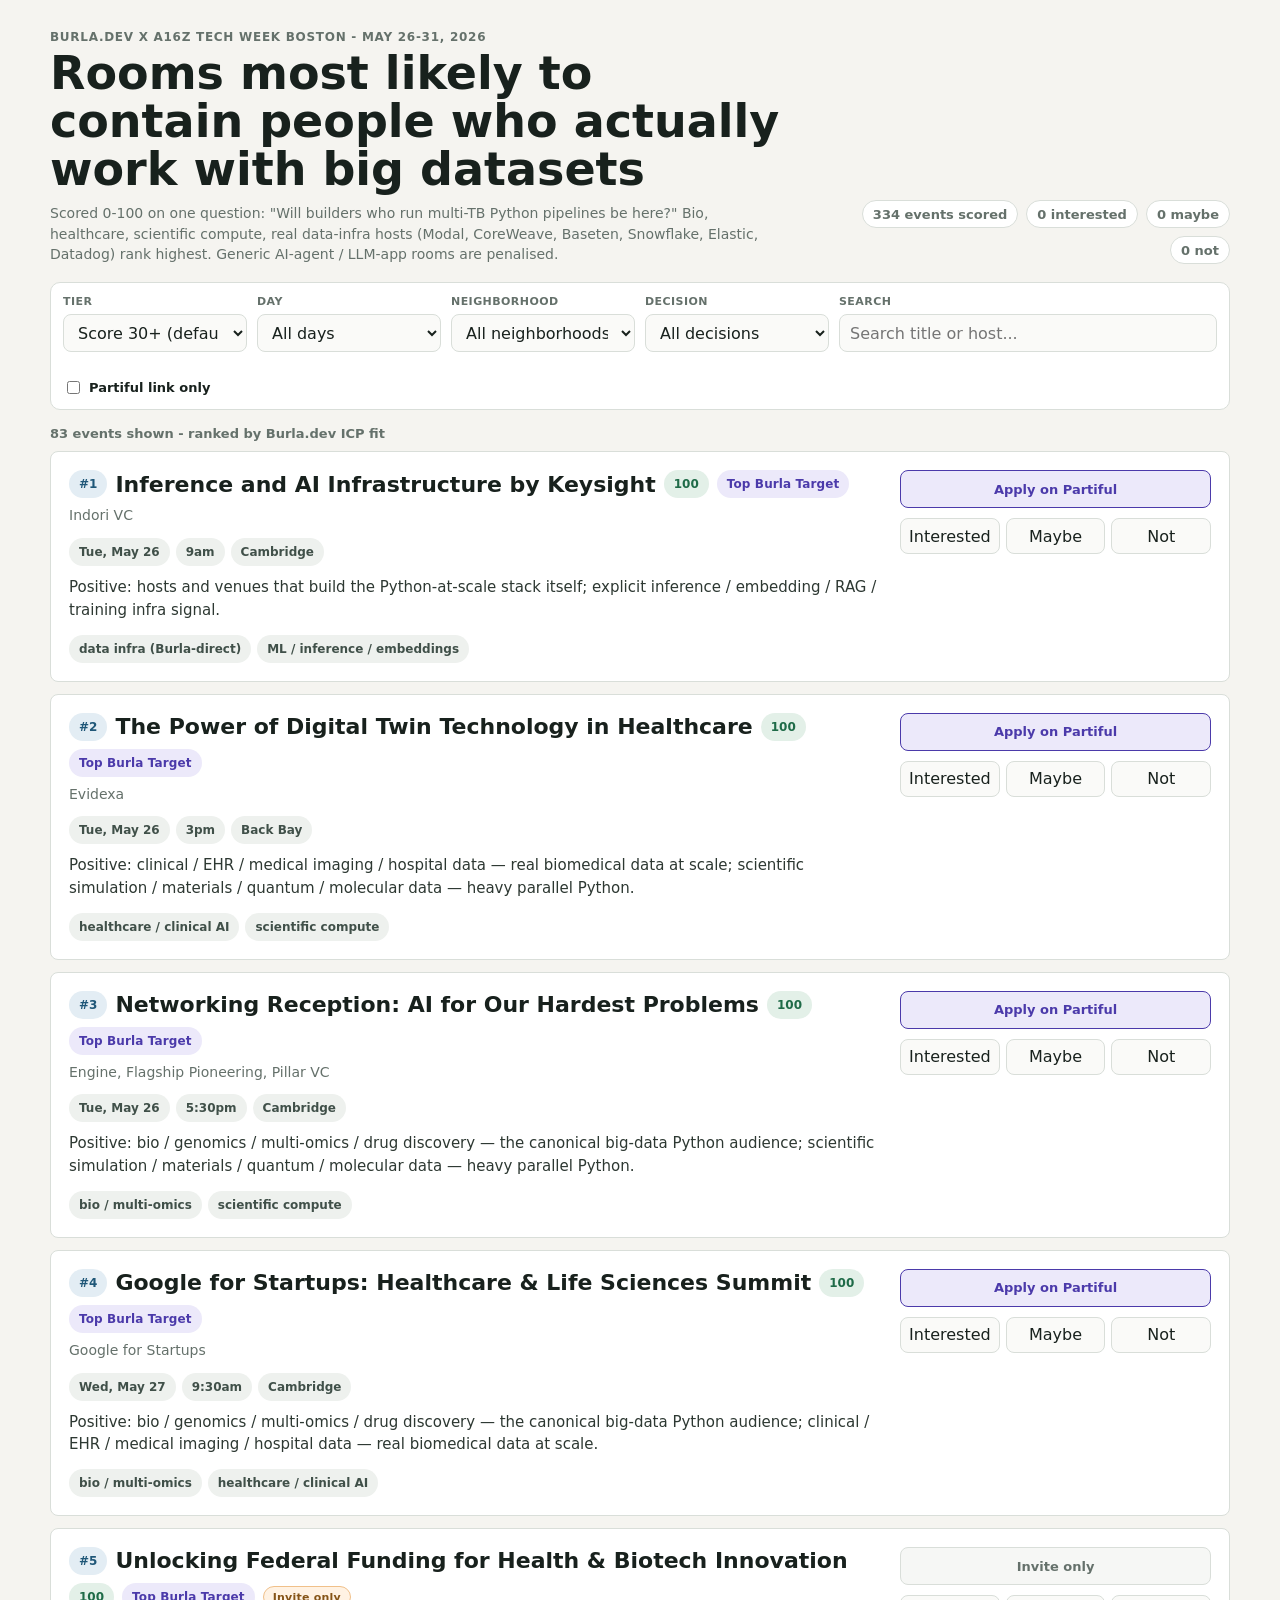
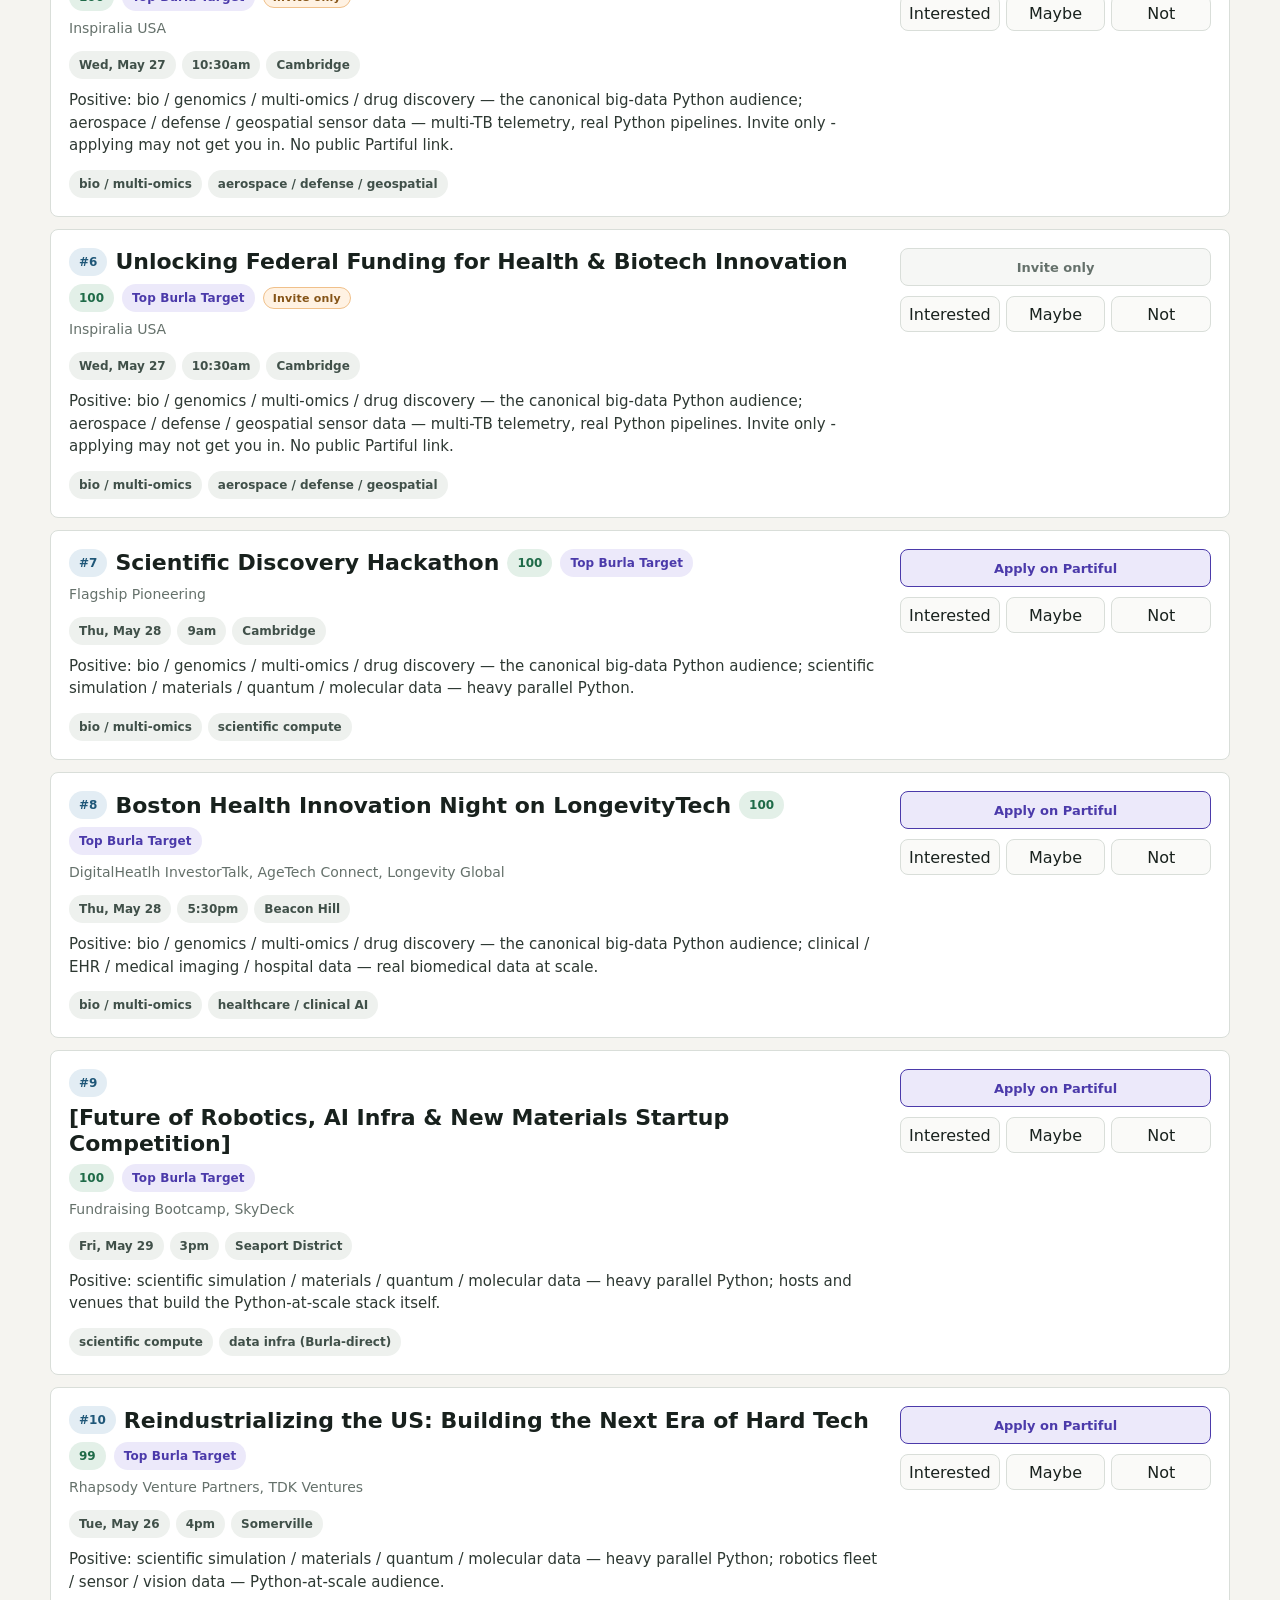
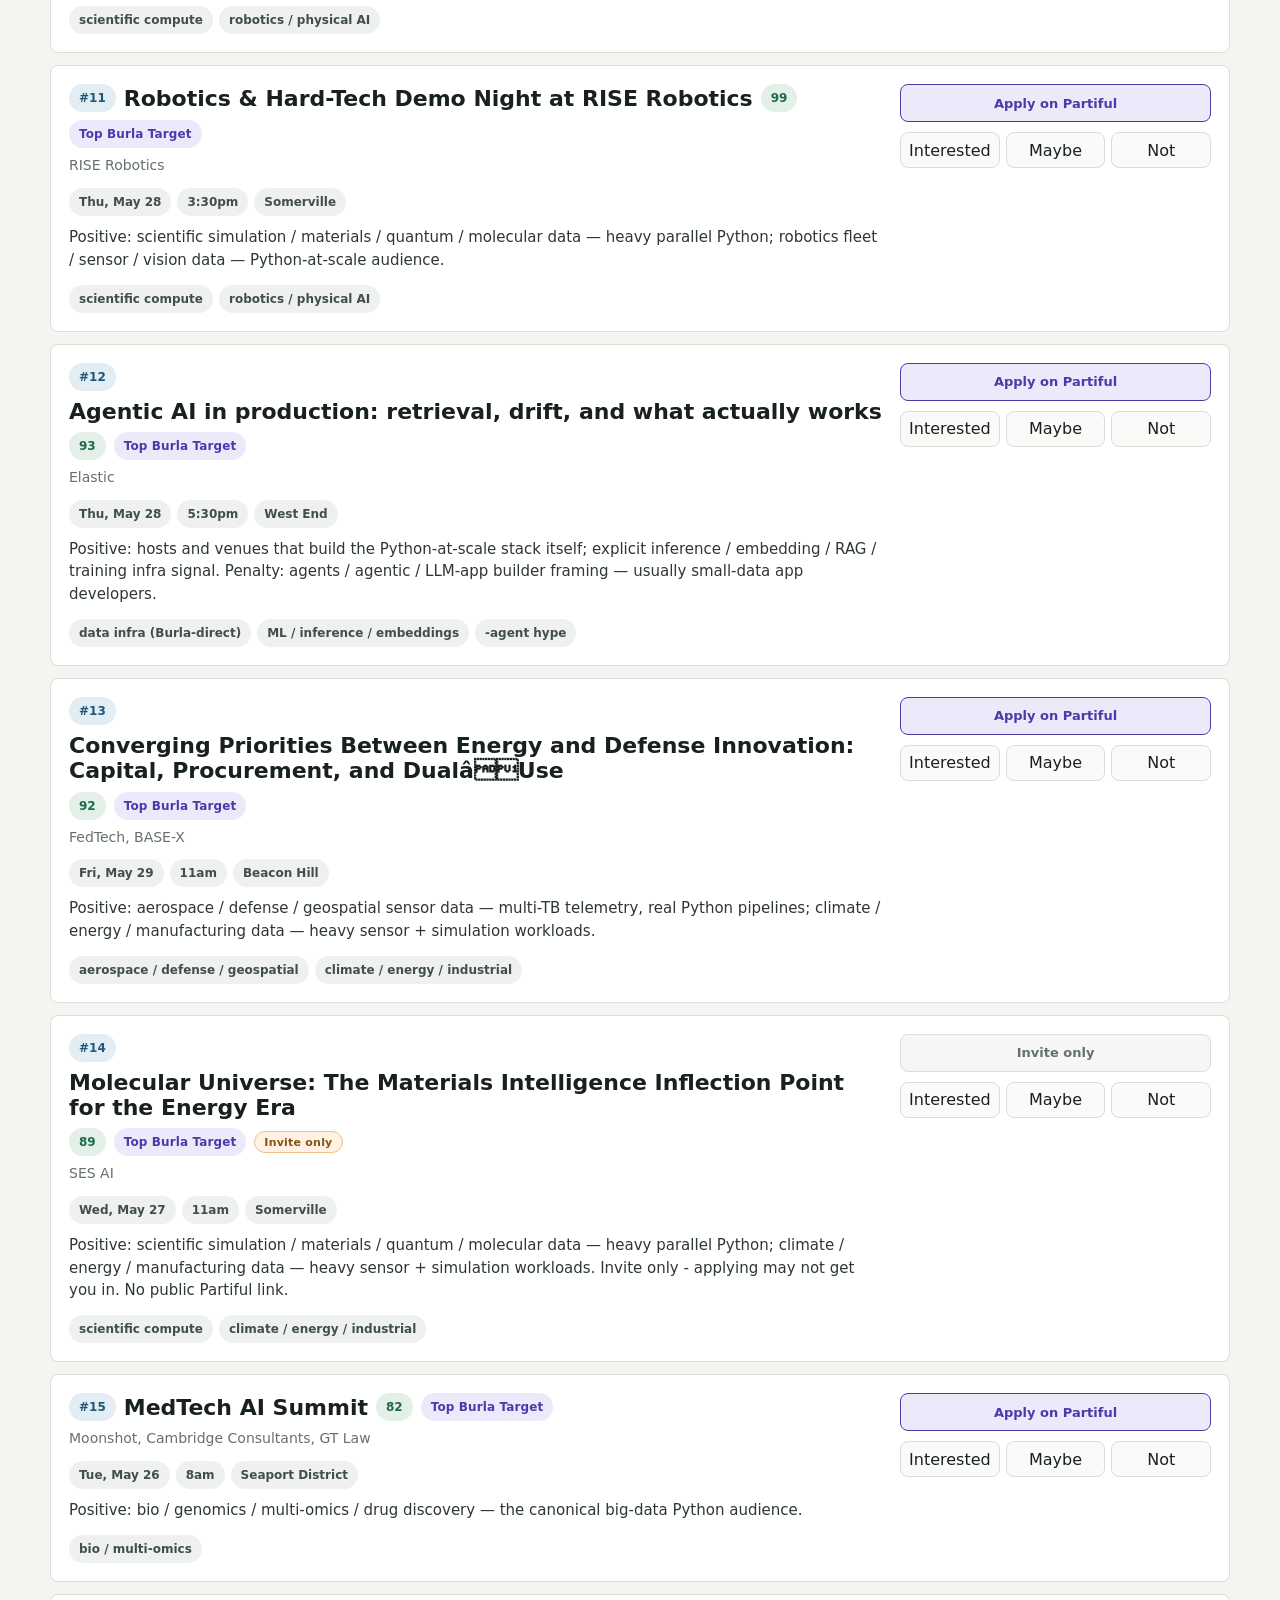
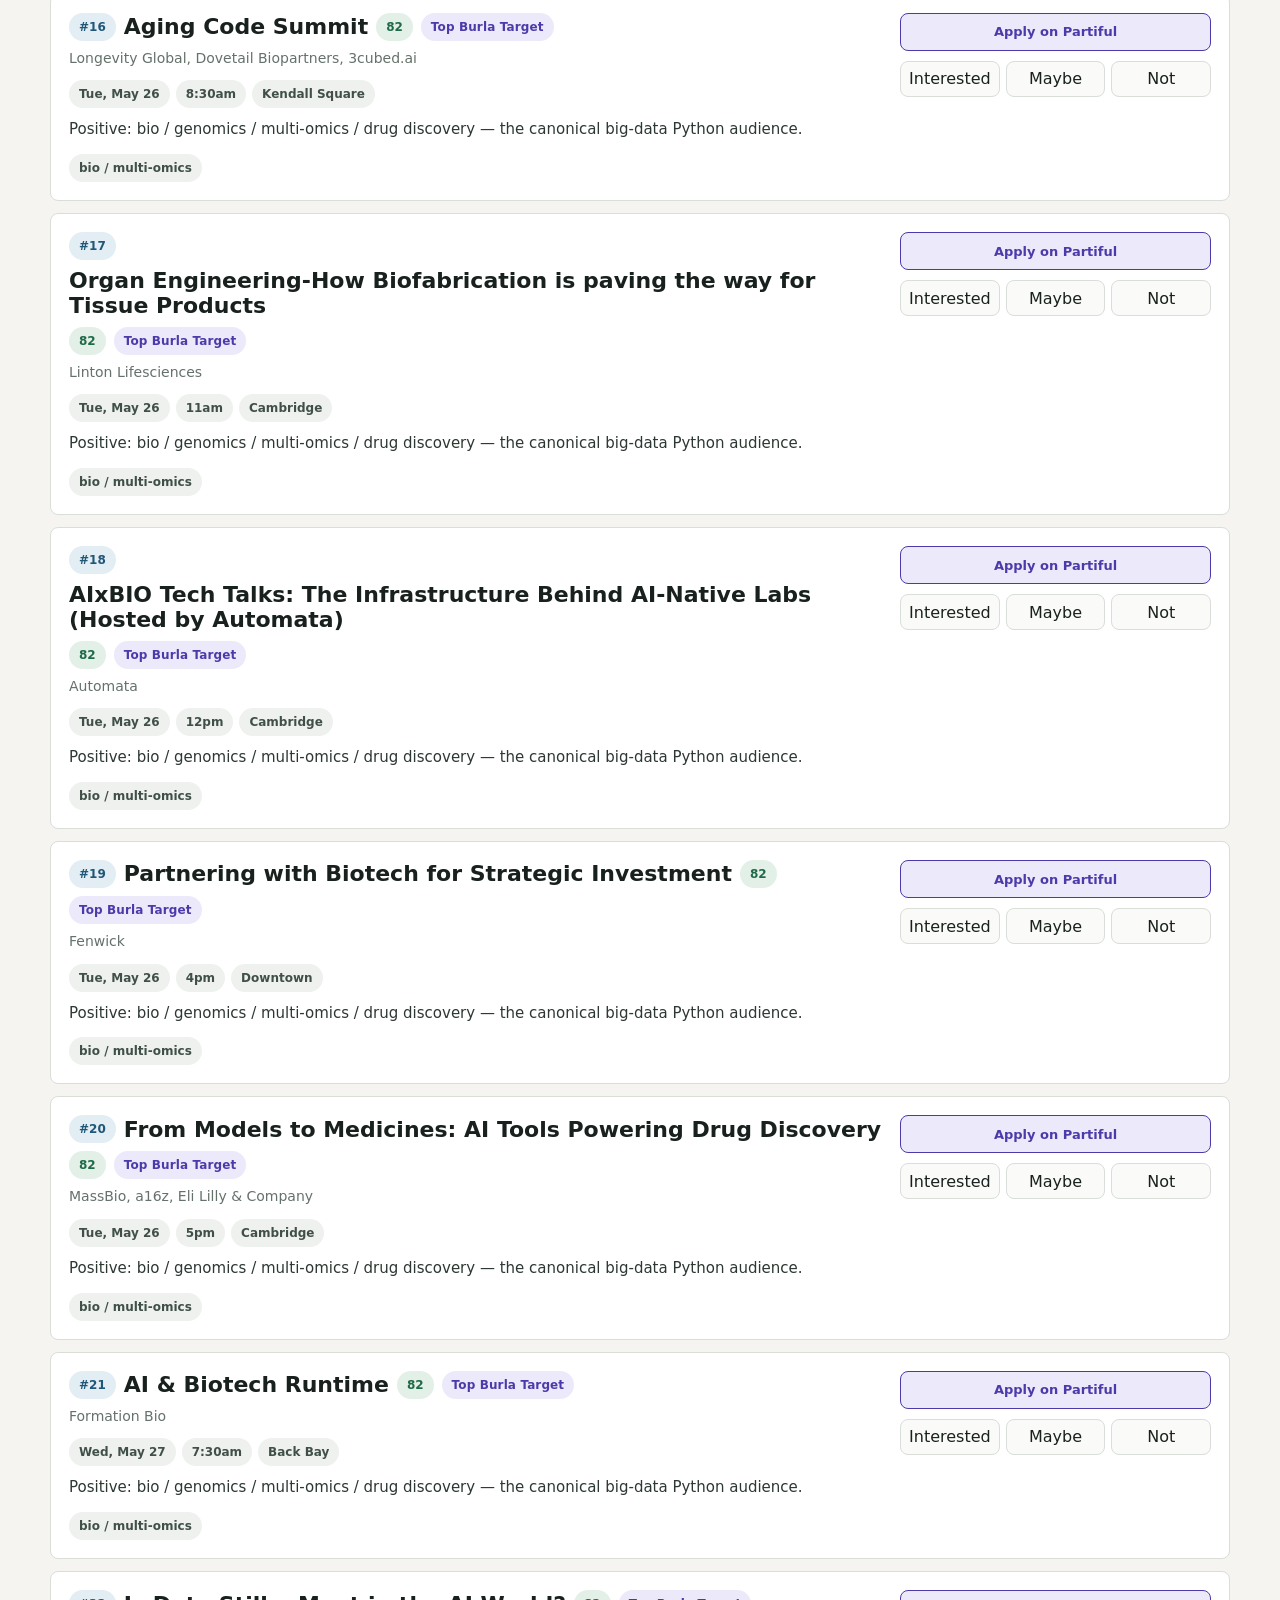
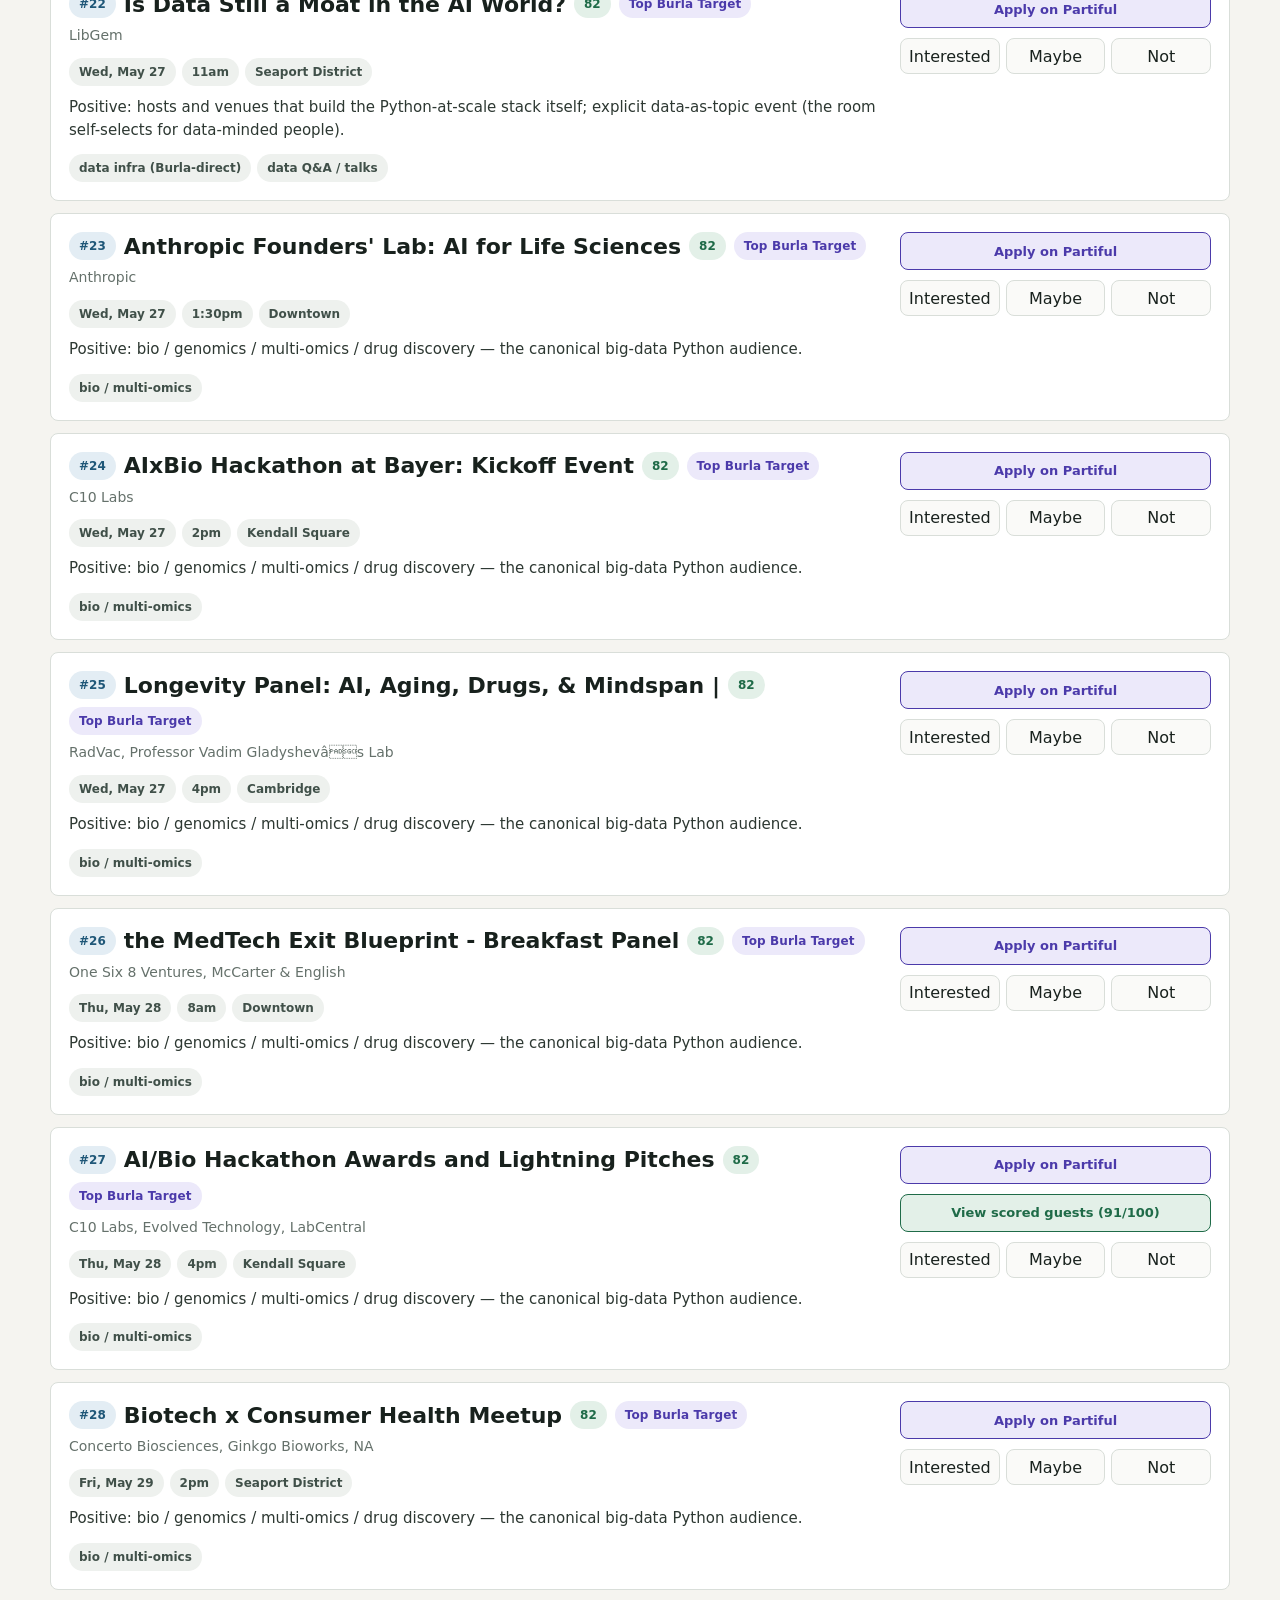
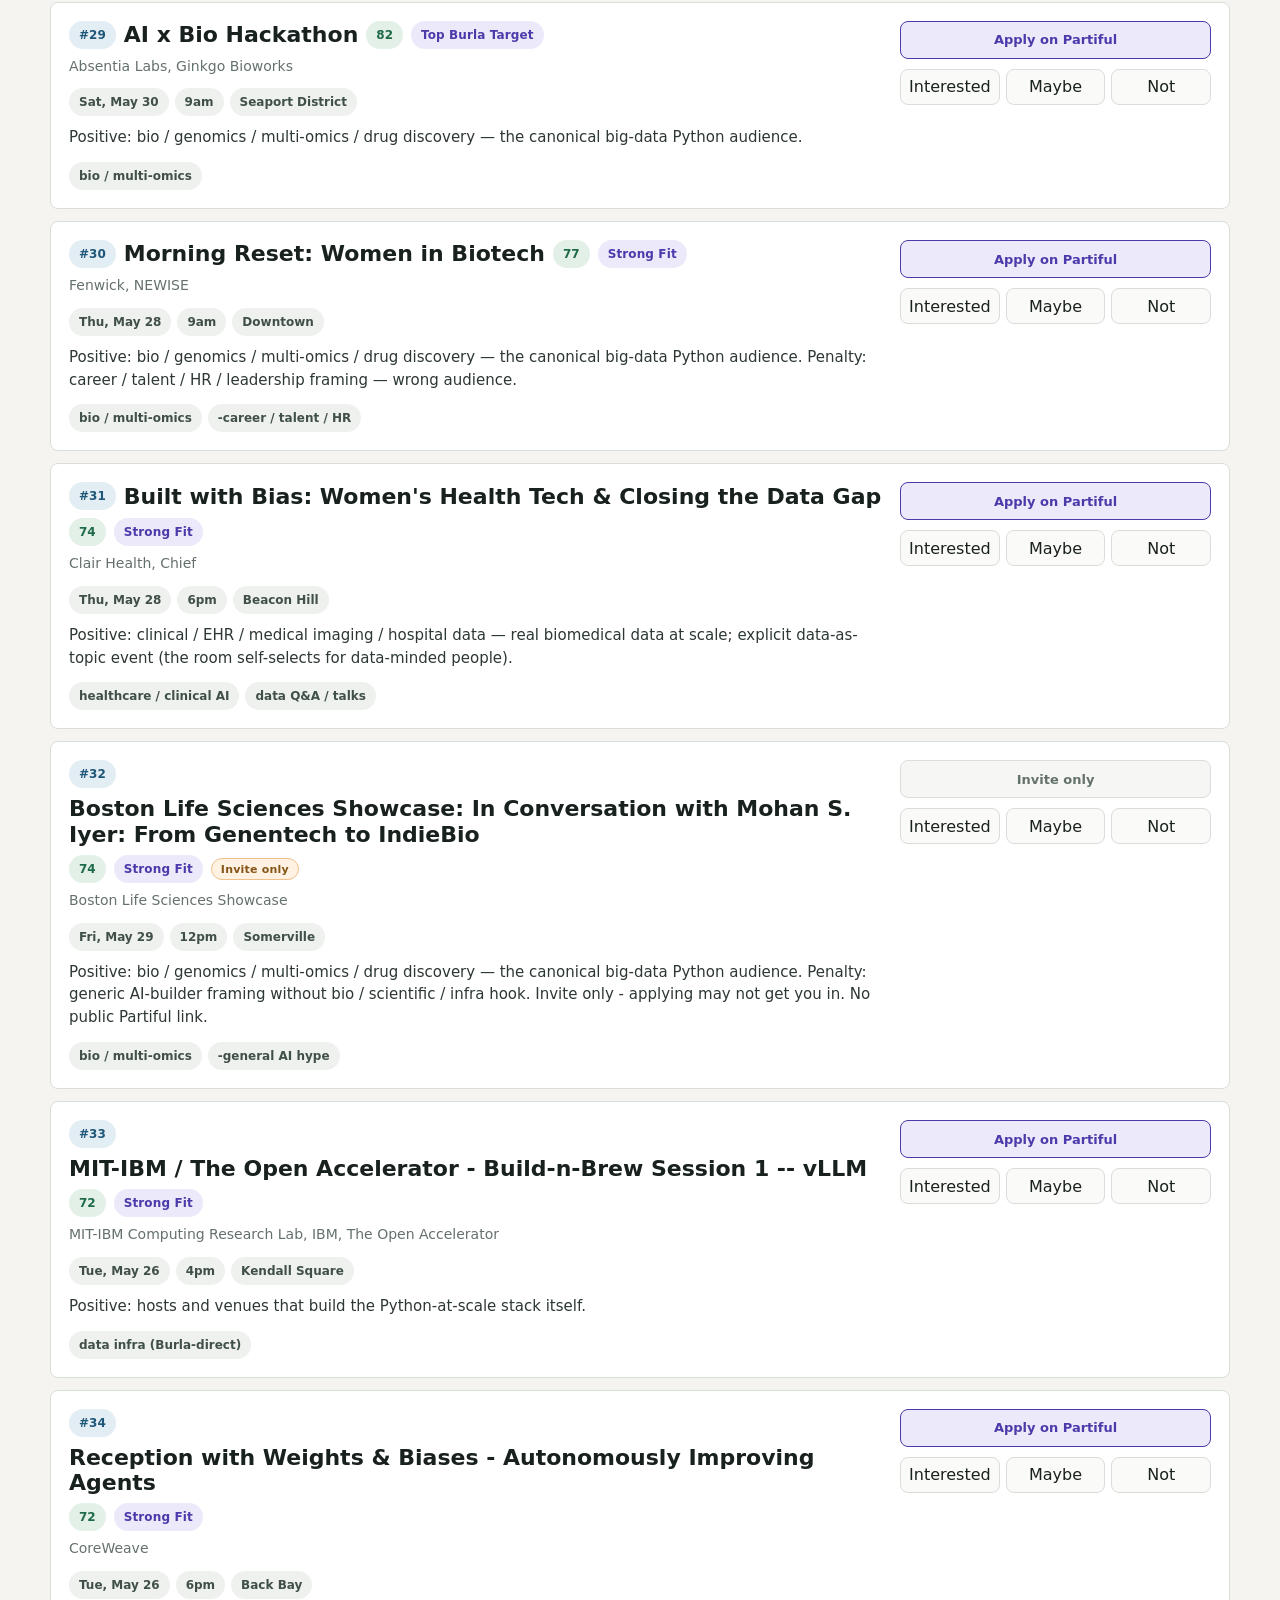
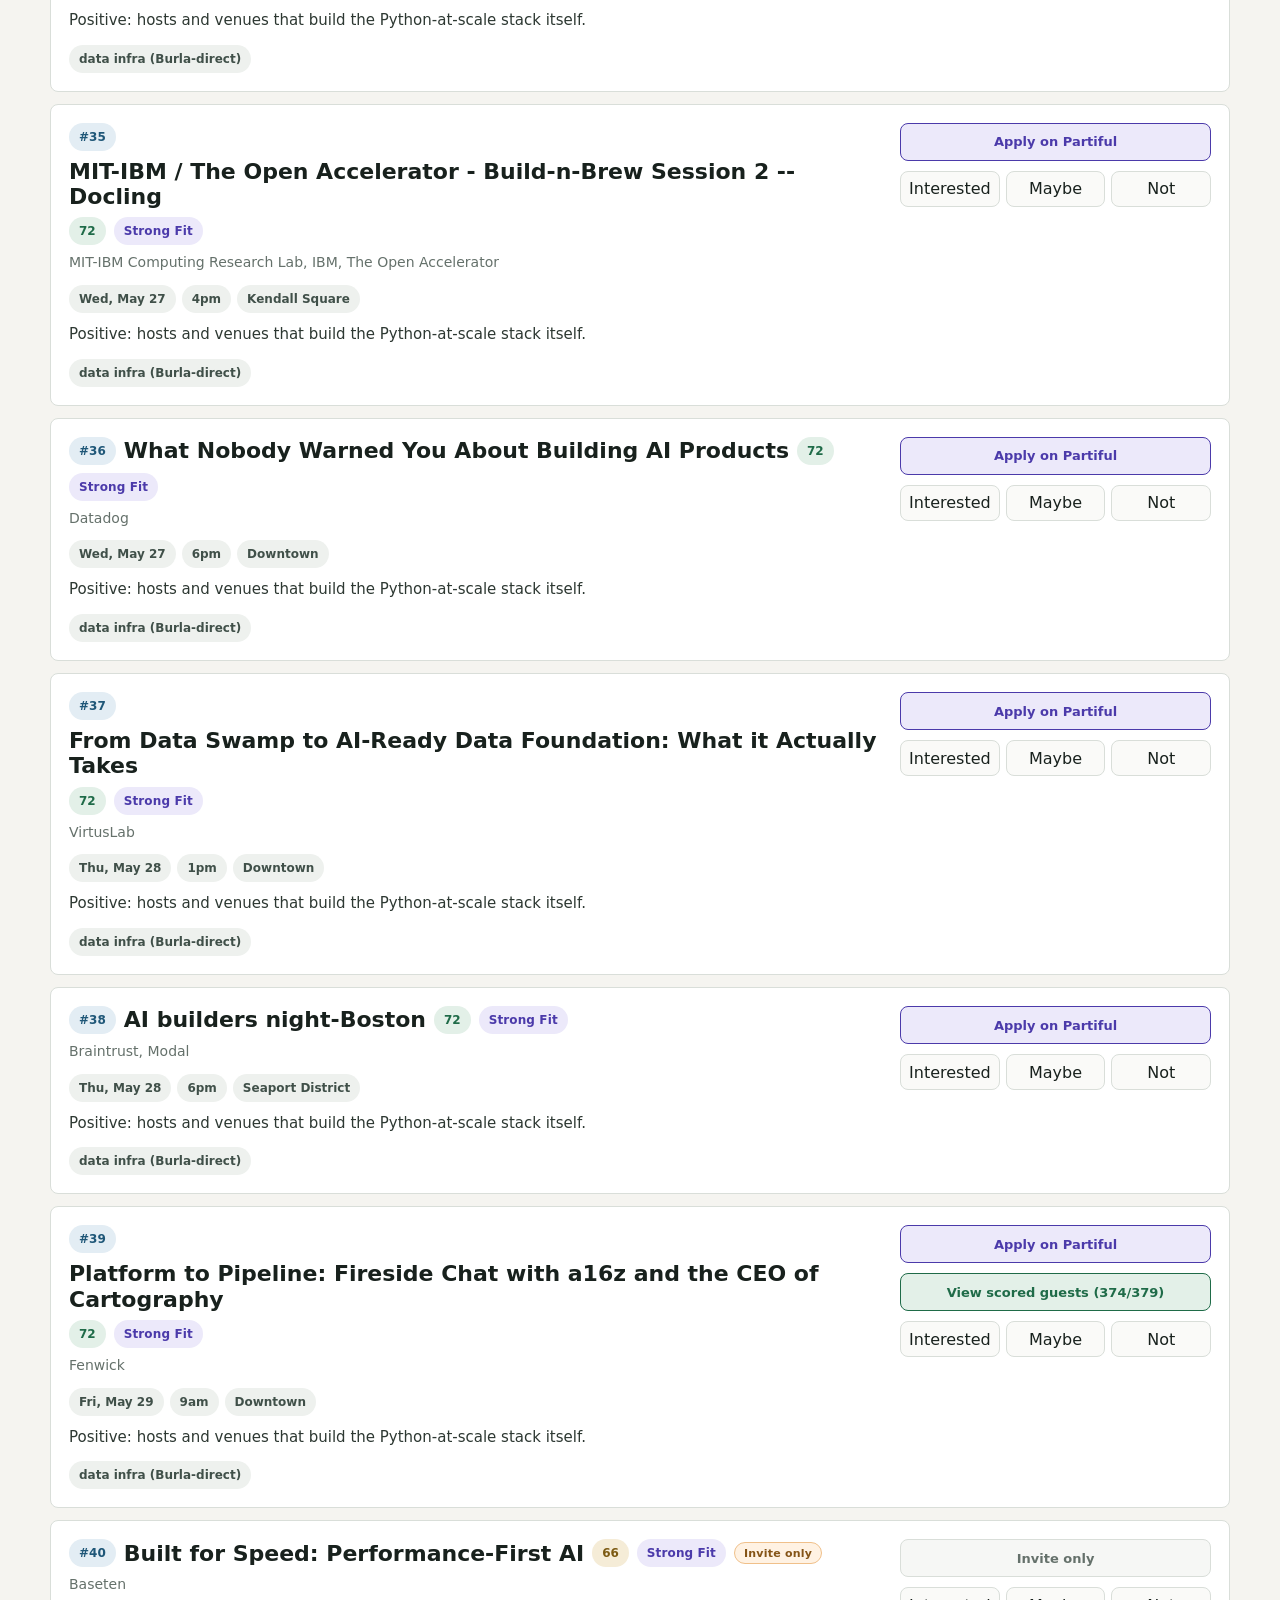
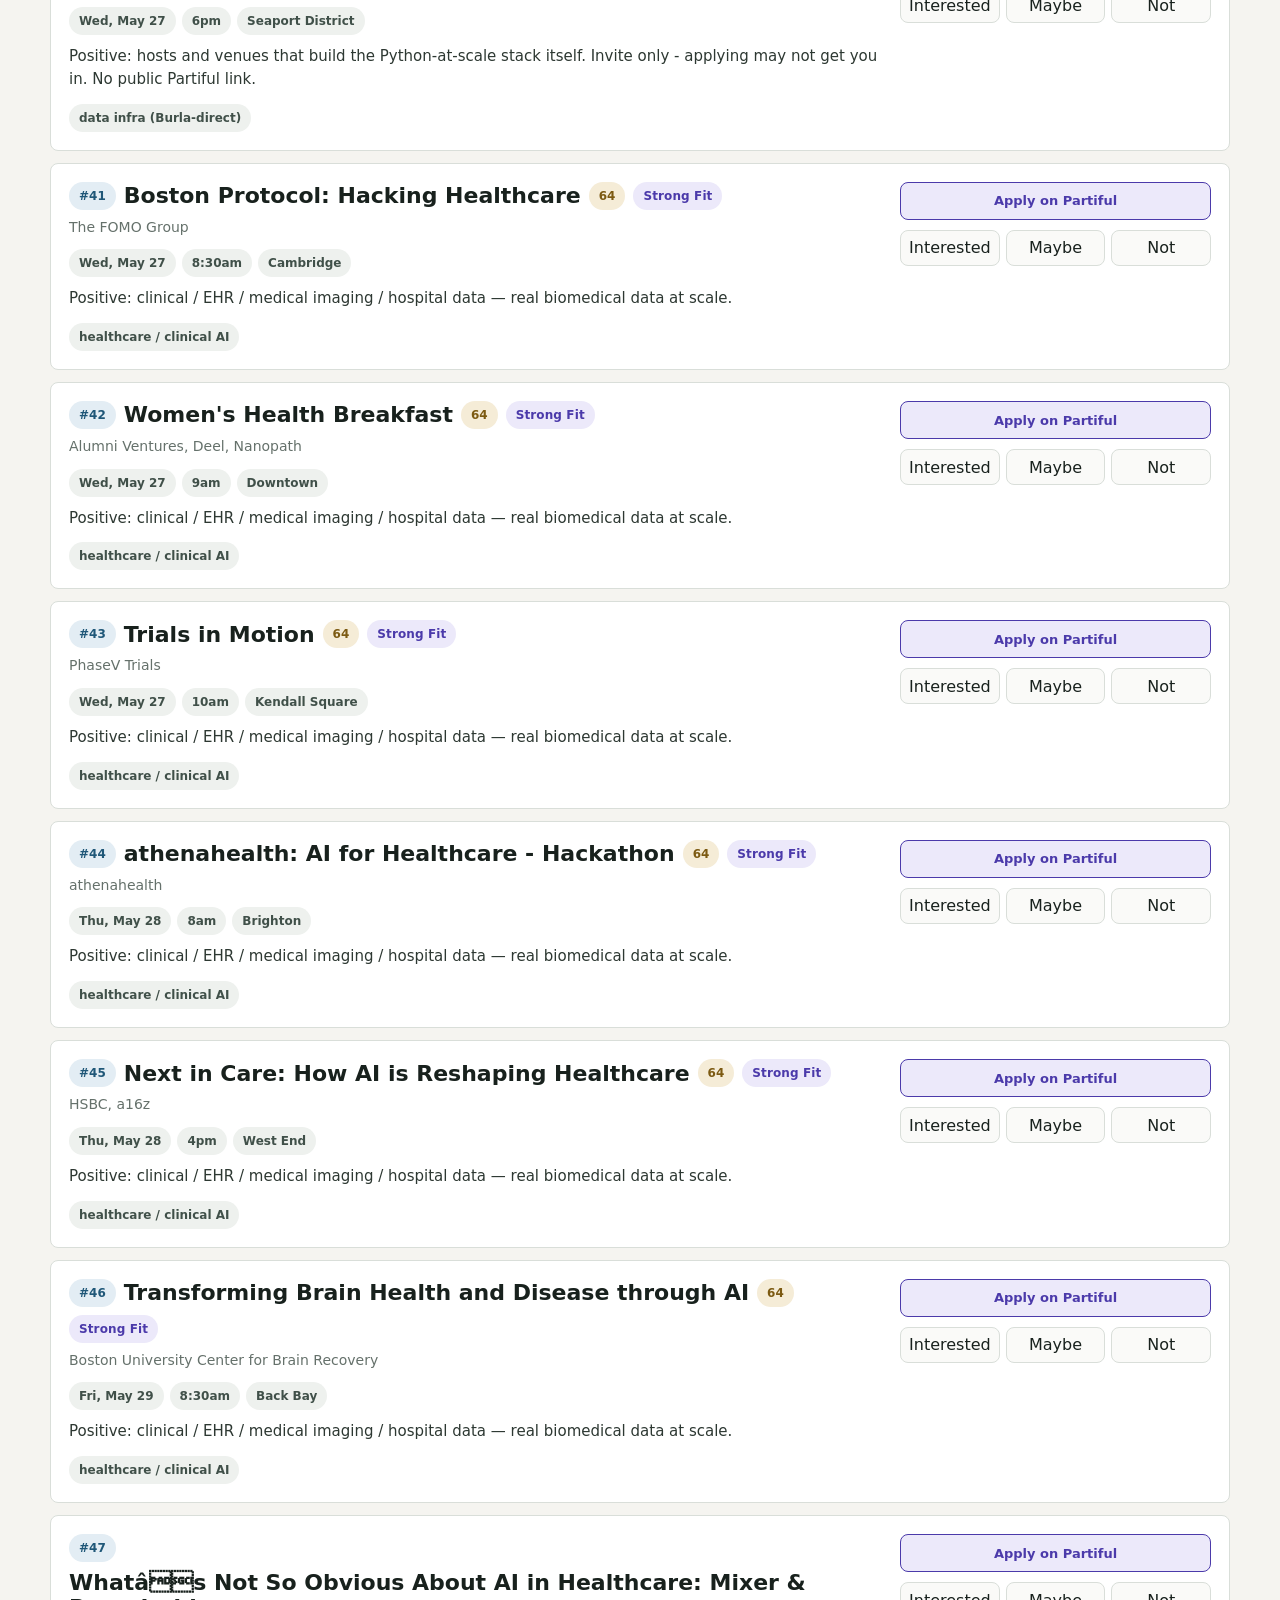
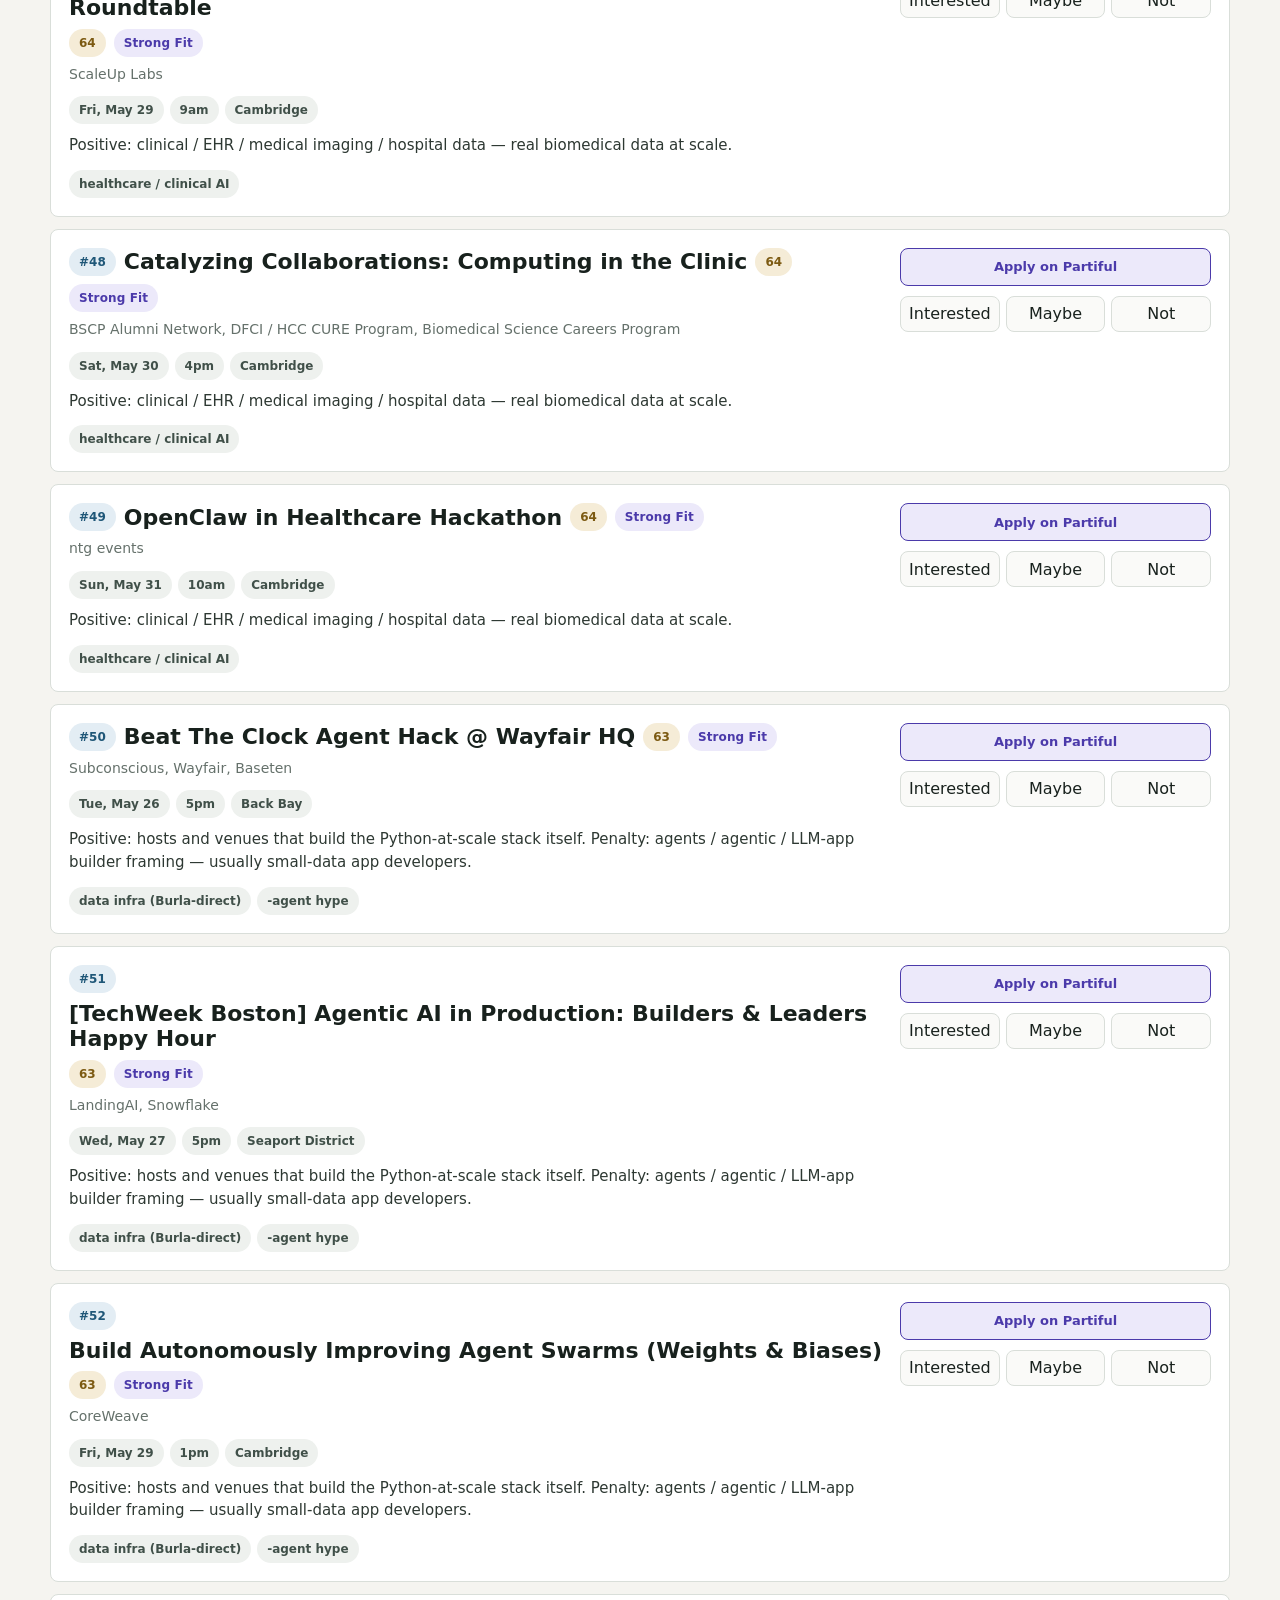
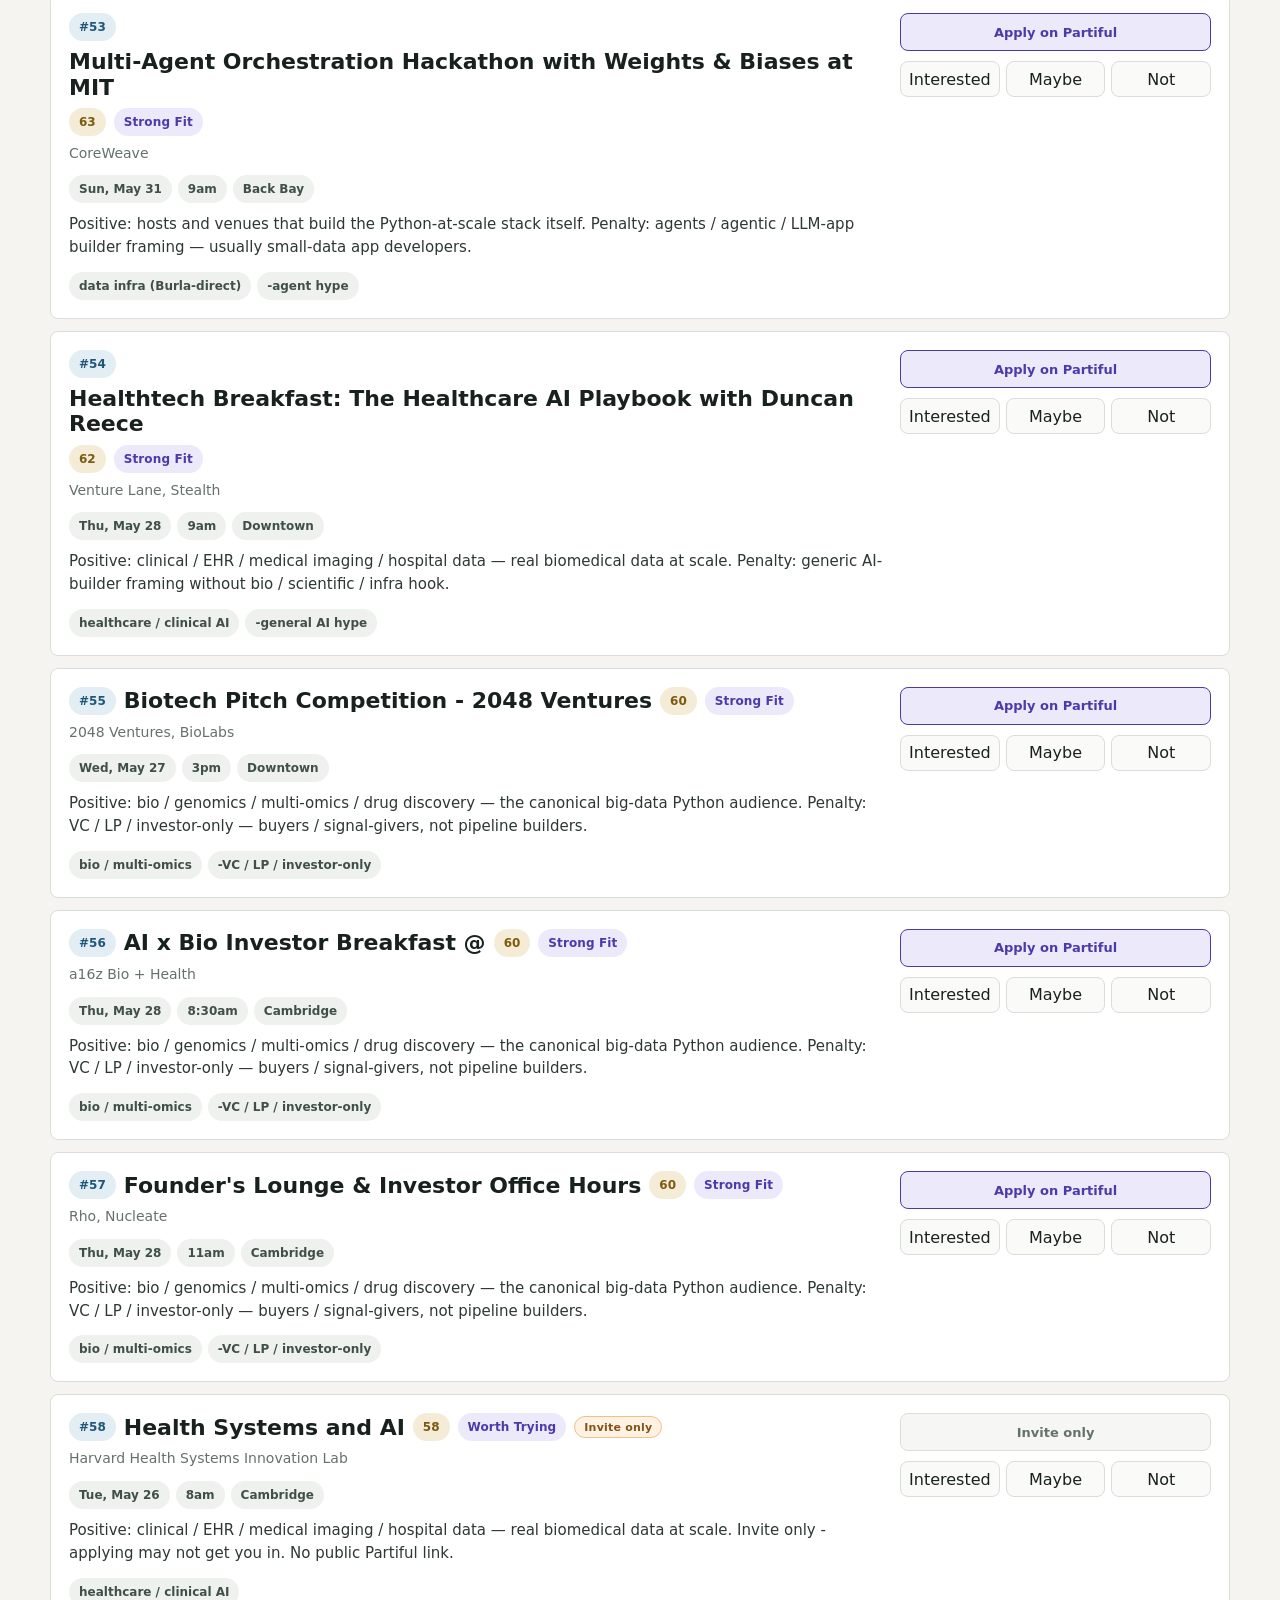
==== commit c851025b: "Add Cartography x a16z guest scoring for 374 Partiful attendees. Companion to the AI/Bio Hackathon p" ====
--- a/index.html
+++ b/index.html
@@ -69,7 +69,7 @@
       <div class="people-list" id="peopleList" aria-live="polite"></div>
     </main>
 
-    <script type="application/json" id="events-data">[{"id": 6517, "date": "2026-05-26", "time": "09:00:00", "name": "Inference and AI Infrastructure by Keysight", "company": "Indori VC", "hosts": ["Indori VC"], "location": "Cambridge", "neighborhoods": ["Cambridge"], "partiful": "https://partiful.com/e/nJ9P46nBl7d4v8QxroQb", "isInviteOnly": false, "sponsorTier": null, "timeOfDay": "Morning", "score": 100, "tier": "Top Burla Target", "tags": ["data infra (Burla-direct)", "ML / inference / embeddings"], "evidence": "Positive: hosts and venues that build the Python-at-scale stack itself; explicit inference / embedding / RAG / training infra signal."}, {"id": 4795, "date": "2026-05-26", "time": "15:00:00", "name": "The Power of Digital Twin Technology in Healthcare", "company": "Evidexa", "hosts": ["Evidexa"], "location": "Back Bay", "neighborhoods": ["Back Bay"], "partiful": "https://partiful.com/e/F2lHjVgAHLaTJrReBQ7v", "isInviteOnly": false, "sponsorTier": null, "timeOfDay": "Afternoon", "score": 100, "tier": "Top Burla Target", "tags": ["healthcare / clinical AI", "scientific compute"], "evidence": "Positive: clinical / EHR / medical imaging / hospital data — real biomedical data at scale; scientific simulation / materials / quantum / molecular data — heavy parallel Python."}, {"id": 4759, "date": "2026-05-26", "time": "17:30:00", "name": "Networking Reception: AI for Our Hardest Problems", "company": "The Engine", "hosts": ["Engine", "Flagship Pioneering", "Pillar VC"], "location": "Cambridge", "neighborhoods": ["Cambridge"], "partiful": "https://partiful.com/e/9zk8PBr3GI2cSWVj9niv", "isInviteOnly": false, "sponsorTier": null, "timeOfDay": "Evening", "score": 100, "tier": "Top Burla Target", "tags": ["bio / multi-omics", "scientific compute"], "evidence": "Positive: bio / genomics / multi-omics / drug discovery — the canonical big-data Python audience; scientific simulation / materials / quantum / molecular data — heavy parallel Python."}, {"id": 4497, "date": "2026-05-27", "time": "09:30:00", "name": "Google for Startups: Healthcare & Life Sciences Summit", "company": "Google for Startups", "hosts": ["Google for Startups"], "location": "Cambridge", "neighborhoods": ["Cambridge"], "partiful": "https://partiful.com/e/r15W7xfPhpCKh4AeMlDH", "isInviteOnly": false, "sponsorTier": "gold", "timeOfDay": "Morning", "score": 100, "tier": "Top Burla Target", "tags": ["bio / multi-omics", "healthcare / clinical AI"], "evidence": "Positive: bio / genomics / multi-omics / drug discovery — the canonical big-data Python audience; clinical / EHR / medical imaging / hospital data — real biomedical data at scale."}, {"id": 4560, "date": "2026-05-27", "time": "10:30:00", "name": "Unlocking Federal Funding for Health & Biotech Innovation", "company": "Inspiralia US", "hosts": ["Inspiralia USA"], "location": "Cambridge", "neighborhoods": ["Cambridge"], "partiful": null, "isInviteOnly": true, "sponsorTier": null, "timeOfDay": "Morning", "score": 100, "tier": "Top Burla Target", "tags": ["bio / multi-omics", "aerospace / defense / geospatial"], "evidence": "Positive: bio / genomics / multi-omics / drug discovery — the canonical big-data Python audience; aerospace / defense / geospatial sensor data — multi-TB telemetry, real Python pipelines. Invite only - applying may not get you in. No public Partiful link."}, {"id": 4594, "date": "2026-05-27", "time": "10:30:00", "name": "Unlocking Federal Funding for Health & Biotech Innovation", "company": "Inspiralia US", "hosts": ["Inspiralia USA"], "location": "Cambridge", "neighborhoods": ["Cambridge"], "partiful": null, "isInviteOnly": true, "sponsorTier": null, "timeOfDay": "Morning", "score": 100, "tier": "Top Burla Target", "tags": ["bio / multi-omics", "aerospace / defense / geospatial"], "evidence": "Positive: bio / genomics / multi-omics / drug discovery — the canonical big-data Python audience; aerospace / defense / geospatial sensor data — multi-TB telemetry, real Python pipelines. Invite only - applying may not get you in. No public Partiful link."}, {"id": 5579, "date": "2026-05-28", "time": "09:00:00", "name": "Scientific Discovery Hackathon", "company": "Flagship Pioneering", "hosts": ["Flagship Pioneering"], "location": "Cambridge", "neighborhoods": ["Cambridge"], "partiful": "https://partiful.com/e/QE3rf39P03sCEOFzx3Ik", "isInviteOnly": false, "sponsorTier": null, "timeOfDay": "Morning", "score": 100, "tier": "Top Burla Target", "tags": ["bio / multi-omics", "scientific compute"], "evidence": "Positive: bio / genomics / multi-omics / drug discovery — the canonical big-data Python audience; scientific simulation / materials / quantum / molecular data — heavy parallel Python."}, {"id": 33, "date": "2026-05-28", "time": "17:30:00", "name": "Boston Health Innovation Night on LongevityTech", "company": "DigitalHeatlh InvestorTalk", "hosts": ["DigitalHeatlh InvestorTalk", "AgeTech Connect", "Longevity Global"], "location": "Beacon Hill", "neighborhoods": ["Beacon Hill"], "partiful": "https://partiful.com/e/Pg2f8DHkLfdrCb3ovpkw", "isInviteOnly": false, "sponsorTier": null, "timeOfDay": "Evening", "score": 100, "tier": "Top Burla Target", "tags": ["bio / multi-omics", "healthcare / clinical AI"], "evidence": "Positive: bio / genomics / multi-omics / drug discovery — the canonical big-data Python audience; clinical / EHR / medical imaging / hospital data — real biomedical data at scale."}, {"id": 4070, "date": "2026-05-29", "time": "15:00:00", "name": "[Future of Robotics, AI Infra & New Materials Startup Competition]", "company": "Fundraising Bootcamp", "hosts": ["Fundraising Bootcamp", "SkyDeck"], "location": "Seaport District", "neighborhoods": ["Seaport District"], "partiful": "https://partiful.com/e/tfIqa3mNawYMhGzvLWwt", "isInviteOnly": false, "sponsorTier": null, "timeOfDay": "Afternoon", "score": 100, "tier": "Top Burla Target", "tags": ["scientific compute", "data infra (Burla-direct)"], "evidence": "Positive: scientific simulation / materials / quantum / molecular data — heavy parallel Python; hosts and venues that build the Python-at-scale stack itself."}, {"id": 6075, "date": "2026-05-26", "time": "16:00:00", "name": "Reindustrializing the US: Building the Next Era of Hard Tech", "company": "Rhapsody Venture Partners", "hosts": ["Rhapsody Venture Partners", "TDK Ventures"], "location": "Somerville", "neighborhoods": ["Somerville"], "partiful": "https://partiful.com/e/K0A7mmrNfgMrSyw20DLH", "isInviteOnly": false, "sponsorTier": null, "timeOfDay": "Afternoon", "score": 99, "tier": "Top Burla Target", "tags": ["scientific compute", "robotics / physical AI"], "evidence": "Positive: scientific simulation / materials / quantum / molecular data — heavy parallel Python; robotics fleet / sensor / vision data — Python-at-scale audience."}, {"id": 37, "date": "2026-05-28", "time": "15:30:00", "name": "Robotics & Hard-Tech Demo Night at RISE Robotics", "company": "RISE Robotics", "hosts": ["RISE Robotics"], "location": "Somerville", "neighborhoods": ["Somerville"], "partiful": "https://partiful.com/e/KP2y0vtxmdLA5FggQLlG", "isInviteOnly": false, "sponsorTier": null, "timeOfDay": "Afternoon", "score": 99, "tier": "Top Burla Target", "tags": ["scientific compute", "robotics / physical AI"], "evidence": "Positive: scientific simulation / materials / quantum / molecular data — heavy parallel Python; robotics fleet / sensor / vision data — Python-at-scale audience."}, {"id": 5479, "date": "2026-05-28", "time": "17:30:00", "name": "Agentic AI in production: retrieval, drift, and what actually works", "company": "Elastic", "hosts": ["Elastic"], "location": "West End", "neighborhoods": ["West End"], "partiful": "https://partiful.com/e/iShXGbvtF35NmFklk54c", "isInviteOnly": false, "sponsorTier": null, "timeOfDay": "Evening", "score": 93, "tier": "Top Burla Target", "tags": ["data infra (Burla-direct)", "ML / inference / embeddings", "-agent hype"], "evidence": "Positive: hosts and venues that build the Python-at-scale stack itself; explicit inference / embedding / RAG / training infra signal. Penalty: agents / agentic / LLM-app builder framing — usually small-data app developers."}, {"id": 4556, "date": "2026-05-29", "time": "11:00:00", "name": "Converging Priorities Between Energy and Defense Innovation: Capital, Procurement, and DualâUse", "company": "FedTech", "hosts": ["FedTech", "BASE-X"], "location": "Beacon Hill", "neighborhoods": ["Beacon Hill"], "partiful": "https://partiful.com/e/zgxMqegbSNjSuUDFUdlC", "isInviteOnly": false, "sponsorTier": null, "timeOfDay": "Morning", "score": 92, "tier": "Top Burla Target", "tags": ["aerospace / defense / geospatial", "climate / energy / industrial"], "evidence": "Positive: aerospace / defense / geospatial sensor data — multi-TB telemetry, real Python pipelines; climate / energy / manufacturing data — heavy sensor + simulation workloads."}, {"id": 5575, "date": "2026-05-27", "time": "11:00:00", "name": "Molecular Universe: The Materials Intelligence Inflection Point for the Energy Era", "company": "SES AI", "hosts": ["SES AI"], "location": "Somerville", "neighborhoods": ["Somerville"], "partiful": null, "isInviteOnly": true, "sponsorTier": null, "timeOfDay": "Morning", "score": 89, "tier": "Top Burla Target", "tags": ["scientific compute", "climate / energy / industrial"], "evidence": "Positive: scientific simulation / materials / quantum / molecular data — heavy parallel Python; climate / energy / manufacturing data — heavy sensor + simulation workloads. Invite only - applying may not get you in. No public Partiful link."}, {"id": 87, "date": "2026-05-26", "time": "08:00:00", "name": "MedTech AI Summit", "company": "Moonshot", "hosts": ["Moonshot", "Cambridge Consultants", "GT Law"], "location": "Seaport District", "neighborhoods": ["Seaport District"], "partiful": "https://partiful.com/e/XpVEdIeNDHyHm6f6KipN", "isInviteOnly": false, "sponsorTier": null, "timeOfDay": "Morning", "score": 82, "tier": "Top Burla Target", "tags": ["bio / multi-omics"], "evidence": "Positive: bio / genomics / multi-omics / drug discovery — the canonical big-data Python audience."}, {"id": 4524, "date": "2026-05-26", "time": "08:30:00", "name": "Aging Code Summit", "company": "Longevity Global", "hosts": ["Longevity Global", "Dovetail Biopartners", "3cubed.ai"], "location": "Kendall Square", "neighborhoods": ["Kendall Square"], "partiful": "https://partiful.com/e/mrGX7nQq9agpUIjJplF6", "isInviteOnly": false, "sponsorTier": null, "timeOfDay": "Morning", "score": 82, "tier": "Top Burla Target", "tags": ["bio / multi-omics"], "evidence": "Positive: bio / genomics / multi-omics / drug discovery — the canonical big-data Python audience."}, {"id": 6251, "date": "2026-05-26", "time": "11:00:00", "name": "Organ Engineering-How Biofabrication is paving the way for Tissue Products", "company": "Linton Lifesciences", "hosts": ["Linton Lifesciences"], "location": "Cambridge", "neighborhoods": ["Cambridge"], "partiful": "https://partiful.com/e/B14Myl6svuM6HbvaSsCy", "isInviteOnly": false, "sponsorTier": null, "timeOfDay": "Morning", "score": 82, "tier": "Top Burla Target", "tags": ["bio / multi-omics"], "evidence": "Positive: bio / genomics / multi-omics / drug discovery — the canonical big-data Python audience."}, {"id": 255, "date": "2026-05-26", "time": "12:00:00", "name": "AIxBIO Tech Talks: The Infrastructure Behind AI-Native Labs (Hosted by Automata)", "company": "Automata", "hosts": ["Automata"], "location": "Cambridge", "neighborhoods": ["Cambridge"], "partiful": "https://partiful.com/e/19O3ycXCAN3nJfUR8FrF", "isInviteOnly": false, "sponsorTier": null, "timeOfDay": "Noon", "score": 82, "tier": "Top Burla Target", "tags": ["bio / multi-omics"], "evidence": "Positive: bio / genomics / multi-omics / drug discovery — the canonical big-data Python audience."}, {"id": 4549, "date": "2026-05-26", "time": "16:00:00", "name": "Partnering with Biotech for Strategic Investment", "company": "Fenwick", "hosts": ["Fenwick"], "location": "Downtown", "neighborhoods": ["Downtown"], "partiful": "https://partiful.com/e/9F6jn6vipZnQ9fFwe9Oq", "isInviteOnly": false, "sponsorTier": "platinum", "timeOfDay": "Afternoon", "score": 82, "tier": "Top Burla Target", "tags": ["bio / multi-omics"], "evidence": "Positive: bio / genomics / multi-omics / drug discovery — the canonical big-data Python audience."}, {"id": 4745, "date": "2026-05-26", "time": "17:00:00", "name": "From Models to Medicines: AI Tools Powering Drug Discovery", "company": "MassBio", "hosts": ["MassBio", "a16z", "Eli Lilly & Company"], "location": "Cambridge", "neighborhoods": ["Cambridge"], "partiful": "https://partiful.com/e/x7APx6PtGOrOLpxmqGHi", "isInviteOnly": false, "sponsorTier": "platinum", "timeOfDay": "Evening", "score": 82, "tier": "Top Burla Target", "tags": ["bio / multi-omics"], "evidence": "Positive: bio / genomics / multi-omics / drug discovery — the canonical big-data Python audience."}, {"id": 4085, "date": "2026-05-27", "time": "07:30:00", "name": "AI & Biotech Runtime", "company": "Formation Bio", "hosts": ["Formation Bio"], "location": "Back Bay", "neighborhoods": ["Back Bay"], "partiful": "https://partiful.com/e/FJXCHsTzgGQQQwt1qWGG", "isInviteOnly": false, "sponsorTier": null, "timeOfDay": "Morning", "score": 82, "tier": "Top Burla Target", "tags": ["bio / multi-omics"], "evidence": "Positive: bio / genomics / multi-omics / drug discovery — the canonical big-data Python audience."}, {"id": 5354, "date": "2026-05-27", "time": "11:00:00", "name": "Is Data Still a Moat in the AI World?", "company": "LibGem", "hosts": ["LibGem"], "location": "Seaport District", "neighborhoods": ["Seaport District"], "partiful": "https://partiful.com/e/g16OAfTQBIqG4XpYqWD1", "isInviteOnly": false, "sponsorTier": null, "timeOfDay": "Morning", "score": 82, "tier": "Top Burla Target", "tags": ["data infra (Burla-direct)", "data Q&A / talks"], "evidence": "Positive: hosts and venues that build the Python-at-scale stack itself; explicit data-as-topic event (the room self-selects for data-minded people)."}, {"id": 5416, "date": "2026-05-27", "time": "13:30:00", "name": "Anthropic Founders' Lab: AI for Life Sciences", "company": "Anthropic", "hosts": ["Anthropic"], "location": "Downtown", "neighborhoods": ["Downtown"], "partiful": "https://partiful.com/e/gKBL52v6jIOhzpijIXBV", "isInviteOnly": false, "sponsorTier": null, "timeOfDay": "Afternoon", "score": 82, "tier": "Top Burla Target", "tags": ["bio / multi-omics"], "evidence": "Positive: bio / genomics / multi-omics / drug discovery — the canonical big-data Python audience."}, {"id": 4695, "date": "2026-05-27", "time": "14:00:00", "name": "AIxBio Hackathon at Bayer: Kickoff Event", "company": "C10 Labs", "hosts": ["C10 Labs"], "location": "Kendall Square", "neighborhoods": ["Kendall Square"], "partiful": "https://partiful.com/e/d75Fr7EgDNLoznDMb4MV", "isInviteOnly": false, "sponsorTier": null, "timeOfDay": "Afternoon", "score": 82, "tier": "Top Burla Target", "tags": ["bio / multi-omics"], "evidence": "Positive: bio / genomics / multi-omics / drug discovery — the canonical big-data Python audience."}, {"id": 4933, "date": "2026-05-27", "time": "16:00:00", "name": "Longevity Panel: AI, Aging, Drugs, & Mindspan |", "company": "RadVac", "hosts": ["RadVac", "Professor Vadim Gladyshevâs Lab"], "location": "Cambridge", "neighborhoods": ["Cambridge"], "partiful": "https://partiful.com/e/sB1i5KBYubAKlyFblza0", "isInviteOnly": false, "sponsorTier": null, "timeOfDay": "Afternoon", "score": 82, "tier": "Top Burla Target", "tags": ["bio / multi-omics"], "evidence": "Positive: bio / genomics / multi-omics / drug discovery — the canonical big-data Python audience."}, {"id": 4469, "date": "2026-05-28", "time": "08:00:00", "name": "the MedTech Exit Blueprint - Breakfast Panel", "company": "One Six 8 Ventures", "hosts": ["One Six 8 Ventures", "McCarter & English"], "location": "Downtown", "neighborhoods": ["Downtown"], "partiful": "https://partiful.com/e/noAD9TMCFIBh5o7fUdL3", "isInviteOnly": false, "sponsorTier": null, "timeOfDay": "Morning", "score": 82, "tier": "Top Burla Target", "tags": ["bio / multi-omics"], "evidence": "Positive: bio / genomics / multi-omics / drug discovery — the canonical big-data Python audience."}, {"id": 4683, "date": "2026-05-28", "time": "16:00:00", "name": "AI/Bio Hackathon Awards and Lightning Pitches", "company": "C10 Labs", "hosts": ["C10 Labs", "Evolved Technology", "LabCentral"], "location": "Kendall Square", "neighborhoods": ["Kendall Square"], "partiful": "https://partiful.com/e/XtABb8m1oJkDVZ81Ahxj", "isInviteOnly": false, "sponsorTier": null, "timeOfDay": "Afternoon", "score": 82, "tier": "Top Burla Target", "tags": ["bio / multi-omics"], "evidence": "Positive: bio / genomics / multi-omics / drug discovery — the canonical big-data Python audience.", "guests_slug": "aibio_hackathon", "guests_parsed": 91, "guests_declared": 100}, {"id": 5569, "date": "2026-05-29", "time": "14:00:00", "name": "Biotech x Consumer Health Meetup", "company": "Concerto Biosciences", "hosts": ["Concerto Biosciences", "Ginkgo Bioworks", "NA"], "location": "Seaport District", "neighborhoods": ["Seaport District"], "partiful": "https://partiful.com/e/GDUtWO77adM94auHoU8l", "isInviteOnly": false, "sponsorTier": null, "timeOfDay": "Afternoon", "score": 82, "tier": "Top Burla Target", "tags": ["bio / multi-omics"], "evidence": "Positive: bio / genomics / multi-omics / drug discovery — the canonical big-data Python audience."}, {"id": 5981, "date": "2026-05-30", "time": "09:00:00", "name": "AI x Bio Hackathon", "company": "Absentia Labs", "hosts": ["Absentia Labs", "Ginkgo Bioworks"], "location": "Seaport District", "neighborhoods": ["Seaport District"], "partiful": "https://partiful.com/e/4ltwdcESiUvW3BUsX296", "isInviteOnly": false, "sponsorTier": null, "timeOfDay": "Morning", "score": 82, "tier": "Top Burla Target", "tags": ["bio / multi-omics"], "evidence": "Positive: bio / genomics / multi-omics / drug discovery — the canonical big-data Python audience."}, {"id": 4428, "date": "2026-05-28", "time": "09:00:00", "name": "Morning Reset: Women in Biotech", "company": "Fenwick", "hosts": ["Fenwick", "NEWISE"], "location": "Downtown", "neighborhoods": ["Downtown"], "partiful": "https://partiful.com/e/MPgjvuQtQQVitCxJ675e", "isInviteOnly": false, "sponsorTier": "platinum", "timeOfDay": "Morning", "score": 77, "tier": "Strong Fit", "tags": ["bio / multi-omics", "-career / talent / HR"], "evidence": "Positive: bio / genomics / multi-omics / drug discovery — the canonical big-data Python audience. Penalty: career / talent / HR / leadership framing — wrong audience."}, {"id": 5131, "date": "2026-05-28", "time": "18:00:00", "name": "Built with Bias: Women's Health Tech  & Closing the Data Gap", "company": "Clair Health", "hosts": ["Clair Health", "Chief"], "location": "Beacon Hill", "neighborhoods": ["Beacon Hill"], "partiful": "https://partiful.com/e/Na6jq147vRnZXhVZh3F6", "isInviteOnly": false, "sponsorTier": null, "timeOfDay": "Evening", "score": 74, "tier": "Strong Fit", "tags": ["healthcare / clinical AI", "data Q&A / talks"], "evidence": "Positive: clinical / EHR / medical imaging / hospital data — real biomedical data at scale; explicit data-as-topic event (the room self-selects for data-minded people)."}, {"id": 5984, "date": "2026-05-29", "time": "12:00:00", "name": "Boston Life Sciences Showcase: In Conversation with Mohan S. Iyer: From Genentech to IndieBio", "company": "Boston Life Sciences Showcase", "hosts": ["Boston Life Sciences Showcase"], "location": "Somerville", "neighborhoods": ["Somerville"], "partiful": null, "isInviteOnly": true, "sponsorTier": null, "timeOfDay": "Noon", "score": 74, "tier": "Strong Fit", "tags": ["bio / multi-omics", "-general AI hype"], "evidence": "Positive: bio / genomics / multi-omics / drug discovery — the canonical big-data Python audience. Penalty: generic AI-builder framing without bio / scientific / infra hook. Invite only - applying may not get you in. No public Partiful link."}, {"id": 5553, "date": "2026-05-26", "time": "16:00:00", "name": "MIT-IBM / The Open Accelerator - Build-n-Brew Session 1 -- vLLM", "company": "MIT-IBM Computing Research Lab", "hosts": ["MIT-IBM Computing Research Lab", "IBM", "The Open Accelerator"], "location": "Kendall Square", "neighborhoods": ["Kendall Square"], "partiful": "https://partiful.com/e/2CWzL7efN3h5MtSTO9nw", "isInviteOnly": false, "sponsorTier": "platinum", "timeOfDay": "Afternoon", "score": 72, "tier": "Strong Fit", "tags": ["data infra (Burla-direct)"], "evidence": "Positive: hosts and venues that build the Python-at-scale stack itself."}, {"id": 5290, "date": "2026-05-26", "time": "18:00:00", "name": "Reception with Weights & Biases - Autonomously Improving Agents", "company": "CoreWeave", "hosts": ["CoreWeave"], "location": "Back Bay", "neighborhoods": ["Back Bay"], "partiful": "https://partiful.com/e/dEi26RKq0ZlIqzExdJxb", "isInviteOnly": false, "sponsorTier": null, "timeOfDay": "Evening", "score": 72, "tier": "Strong Fit", "tags": ["data infra (Burla-direct)"], "evidence": "Positive: hosts and venues that build the Python-at-scale stack itself."}, {"id": 6040, "date": "2026-05-27", "time": "16:00:00", "name": "MIT-IBM / The Open Accelerator - Build-n-Brew Session 2 -- Docling", "company": "MIT-IBM Computing Research Lab", "hosts": ["MIT-IBM Computing Research Lab", "IBM", "The Open Accelerator"], "location": "Kendall Square", "neighborhoods": ["Kendall Square"], "partiful": "https://partiful.com/e/K0u54muKGZTpEnUju7Jb", "isInviteOnly": false, "sponsorTier": "platinum", "timeOfDay": "Afternoon", "score": 72, "tier": "Strong Fit", "tags": ["data infra (Burla-direct)"], "evidence": "Positive: hosts and venues that build the Python-at-scale stack itself."}, {"id": 4930, "date": "2026-05-27", "time": "18:00:00", "name": "What Nobody Warned You About Building AI Products", "company": "Datadog", "hosts": ["Datadog"], "location": "Downtown", "neighborhoods": ["Downtown"], "partiful": "https://partiful.com/e/HxJ94wDRWhQJ1IaWHwUo", "isInviteOnly": false, "sponsorTier": null, "timeOfDay": "Evening", "score": 72, "tier": "Strong Fit", "tags": ["data infra (Burla-direct)"], "evidence": "Positive: hosts and venues that build the Python-at-scale stack itself."}, {"id": 4423, "date": "2026-05-28", "time": "13:00:00", "name": "From Data Swamp to AI-Ready Data Foundation: What it Actually Takes", "company": "VirtusLab", "hosts": ["VirtusLab"], "location": "Downtown", "neighborhoods": ["Downtown"], "partiful": "https://partiful.com/e/tSfM8nCo8QrI6pZFg4FY", "isInviteOnly": false, "sponsorTier": null, "timeOfDay": "Afternoon", "score": 72, "tier": "Strong Fit", "tags": ["data infra (Burla-direct)"], "evidence": "Positive: hosts and venues that build the Python-at-scale stack itself."}, {"id": 4412, "date": "2026-05-28", "time": "18:00:00", "name": "AI builders night-Boston", "company": "Braintrust ", "hosts": ["Braintrust", "Modal"], "location": "Seaport District", "neighborhoods": ["Seaport District"], "partiful": "https://partiful.com/e/1sgpEmvEDCv1Vth4BO82", "isInviteOnly": false, "sponsorTier": null, "timeOfDay": "Evening", "score": 72, "tier": "Strong Fit", "tags": ["data infra (Burla-direct)"], "evidence": "Positive: hosts and venues that build the Python-at-scale stack itself."}, {"id": 5554, "date": "2026-05-29", "time": "09:00:00", "name": "Platform to Pipeline: Fireside Chat with a16z and the CEO of Cartography", "company": "Fenwick", "hosts": ["Fenwick"], "location": "Downtown", "neighborhoods": ["Downtown"], "partiful": "https://partiful.com/e/vQDvxdHU5dZgwJAFBzmZ", "isInviteOnly": false, "sponsorTier": "platinum", "timeOfDay": "Morning", "score": 72, "tier": "Strong Fit", "tags": ["data infra (Burla-direct)"], "evidence": "Positive: hosts and venues that build the Python-at-scale stack itself."}, {"id": 5588, "date": "2026-05-27", "time": "18:00:00", "name": "Built for Speed: Performance-First AI", "company": "Baseten", "hosts": ["Baseten"], "location": "Seaport District", "neighborhoods": ["Seaport District"], "partiful": null, "isInviteOnly": true, "sponsorTier": null, "timeOfDay": "Evening", "score": 66, "tier": "Strong Fit", "tags": ["data infra (Burla-direct)"], "evidence": "Positive: hosts and venues that build the Python-at-scale stack itself. Invite only - applying may not get you in. No public Partiful link."}, {"id": 4248, "date": "2026-05-27", "time": "08:30:00", "name": "Boston Protocol: Hacking Healthcare", "company": "The FOMO Group", "hosts": ["The FOMO Group"], "location": "Cambridge", "neighborhoods": ["Cambridge"], "partiful": "https://partiful.com/e/co1H0pbx1kjHrxbCe4Mz", "isInviteOnly": false, "sponsorTier": null, "timeOfDay": "Morning", "score": 64, "tier": "Strong Fit", "tags": ["healthcare / clinical AI"], "evidence": "Positive: clinical / EHR / medical imaging / hospital data — real biomedical data at scale."}, {"id": 4648, "date": "2026-05-27", "time": "09:00:00", "name": "Women's Health Breakfast", "company": "Alumni Ventures", "hosts": ["Alumni Ventures", "Deel", "Nanopath"], "location": "Downtown", "neighborhoods": ["Downtown"], "partiful": "https://partiful.com/e/HHSHwj6EefPW6vGKWE7h", "isInviteOnly": false, "sponsorTier": "gold", "timeOfDay": "Morning", "score": 64, "tier": "Strong Fit", "tags": ["healthcare / clinical AI"], "evidence": "Positive: clinical / EHR / medical imaging / hospital data — real biomedical data at scale."}, {"id": 6046, "date": "2026-05-27", "time": "10:00:00", "name": "Trials in Motion", "company": "PhaseV Trials", "hosts": ["PhaseV Trials"], "location": "Kendall Square", "neighborhoods": ["Kendall Square"], "partiful": "https://partiful.com/e/2FALmSd7dGutTvgJuJrh", "isInviteOnly": false, "sponsorTier": null, "timeOfDay": "Morning", "score": 64, "tier": "Strong Fit", "tags": ["healthcare / clinical AI"], "evidence": "Positive: clinical / EHR / medical imaging / hospital data — real biomedical data at scale."}, {"id": 4218, "date": "2026-05-28", "time": "08:00:00", "name": "athenahealth: AI for Healthcare - Hackathon", "company": "athenahealth", "hosts": ["athenahealth"], "location": "Brighton", "neighborhoods": ["Brighton"], "partiful": "https://partiful.com/e/pnph1tPlBXklAB1WVI7U", "isInviteOnly": false, "sponsorTier": null, "timeOfDay": "Morning", "score": 64, "tier": "Strong Fit", "tags": ["healthcare / clinical AI"], "evidence": "Positive: clinical / EHR / medical imaging / hospital data — real biomedical data at scale."}, {"id": 5566, "date": "2026-05-28", "time": "16:00:00", "name": "Next in Care: How AI is Reshaping Healthcare", "company": "HSBC", "hosts": ["HSBC", "a16z"], "location": "West End", "neighborhoods": ["West End"], "partiful": "https://partiful.com/e/hTsMJ9EKZar9xxhdPIfq", "isInviteOnly": false, "sponsorTier": "platinum", "timeOfDay": "Afternoon", "score": 64, "tier": "Strong Fit", "tags": ["healthcare / clinical AI"], "evidence": "Positive: clinical / EHR / medical imaging / hospital data — real biomedical data at scale."}, {"id": 5164, "date": "2026-05-29", "time": "08:30:00", "name": "Transforming Brain Health and Disease through AI", "company": "Boston University Center for Brain Recovery", "hosts": ["Boston University Center for Brain Recovery"], "location": "Back Bay", "neighborhoods": ["Back Bay"], "partiful": "https://partiful.com/e/4bPVfD5hfdfHs9fylnaE", "isInviteOnly": false, "sponsorTier": null, "timeOfDay": "Morning", "score": 64, "tier": "Strong Fit", "tags": ["healthcare / clinical AI"], "evidence": "Positive: clinical / EHR / medical imaging / hospital data — real biomedical data at scale."}, {"id": 266, "date": "2026-05-29", "time": "09:00:00", "name": "Whatâs Not So Obvious About AI in Healthcare: Mixer & Roundtable", "company": "ScaleUp Labs", "hosts": ["ScaleUp Labs"], "location": "Cambridge", "neighborhoods": ["Cambridge"], "partiful": "https://partiful.com/e/xI6dIAB1TAWSpqHR6utM", "isInviteOnly": false, "sponsorTier": null, "timeOfDay": "Morning", "score": 64, "tier": "Strong Fit", "tags": ["healthcare / clinical AI"], "evidence": "Positive: clinical / EHR / medical imaging / hospital data — real biomedical data at scale."}, {"id": 5144, "date": "2026-05-30", "time": "16:00:00", "name": "Catalyzing Collaborations: Computing in the Clinic", "company": "BSCP Alumni Network", "hosts": ["BSCP Alumni Network", "DFCI / HCC CURE Program", "Biomedical Science Careers Program"], "location": "Cambridge", "neighborhoods": ["Cambridge"], "partiful": "https://partiful.com/e/WYvqeuG2pPZ0hqURAkzT", "isInviteOnly": false, "sponsorTier": null, "timeOfDay": "Afternoon", "score": 64, "tier": "Strong Fit", "tags": ["healthcare / clinical AI"], "evidence": "Positive: clinical / EHR / medical imaging / hospital data — real biomedical data at scale."}, {"id": 23, "date": "2026-05-31", "time": "10:00:00", "name": "OpenClaw in Healthcare Hackathon", "company": "ntg events", "hosts": ["ntg events"], "location": "Cambridge", "neighborhoods": ["Cambridge"], "partiful": "https://partiful.com/e/1NhkX3sqraPVyWGaJ7sj", "isInviteOnly": false, "sponsorTier": null, "timeOfDay": "Morning", "score": 64, "tier": "Strong Fit", "tags": ["healthcare / clinical AI"], "evidence": "Positive: clinical / EHR / medical imaging / hospital data — real biomedical data at scale."}, {"id": 4613, "date": "2026-05-26", "time": "17:00:00", "name": "Beat The Clock Agent Hack @ Wayfair HQ", "company": "Subconscious", "hosts": ["Subconscious", "Wayfair", "Baseten"], "location": "Back Bay", "neighborhoods": ["Back Bay"], "partiful": "https://partiful.com/e/go7W5NU5i1NYHYoxoDgp", "isInviteOnly": false, "sponsorTier": "gold", "timeOfDay": "Evening", "score": 63, "tier": "Strong Fit", "tags": ["data infra (Burla-direct)", "-agent hype"], "evidence": "Positive: hosts and venues that build the Python-at-scale stack itself. Penalty: agents / agentic / LLM-app builder framing — usually small-data app developers."}, {"id": 5072, "date": "2026-05-27", "time": "17:00:00", "name": "[TechWeek Boston] Agentic AI in Production: Builders & Leaders Happy Hour", "company": "LandingAI", "hosts": ["LandingAI", "Snowflake"], "location": "Seaport District", "neighborhoods": ["Seaport District"], "partiful": "https://partiful.com/e/eIyH9qhFTGDAvdcRDVQ1", "isInviteOnly": false, "sponsorTier": null, "timeOfDay": "Evening", "score": 63, "tier": "Strong Fit", "tags": ["data infra (Burla-direct)", "-agent hype"], "evidence": "Positive: hosts and venues that build the Python-at-scale stack itself. Penalty: agents / agentic / LLM-app builder framing — usually small-data app developers."}, {"id": 5295, "date": "2026-05-29", "time": "13:00:00", "name": "Build Autonomously Improving  Agent Swarms (Weights & Biases)", "company": "CoreWeave", "hosts": ["CoreWeave"], "location": "Cambridge", "neighborhoods": ["Cambridge"], "partiful": "https://partiful.com/e/yUFWhUip4Rt2td9rqkrK", "isInviteOnly": false, "sponsorTier": null, "timeOfDay": "Afternoon", "score": 63, "tier": "Strong Fit", "tags": ["data infra (Burla-direct)", "-agent hype"], "evidence": "Positive: hosts and venues that build the Python-at-scale stack itself. Penalty: agents / agentic / LLM-app builder framing — usually small-data app developers."}, {"id": 5265, "date": "2026-05-31", "time": "09:00:00", "name": "Multi-Agent Orchestration Hackathon with Weights & Biases at MIT", "company": "CoreWeave", "hosts": ["CoreWeave"], "location": "Back Bay", "neighborhoods": ["Back Bay"], "partiful": "https://partiful.com/e/kUWTICaO2TDCVzG8KUeP", "isInviteOnly": false, "sponsorTier": null, "timeOfDay": "Morning", "score": 63, "tier": "Strong Fit", "tags": ["data infra (Burla-direct)", "-agent hype"], "evidence": "Positive: hosts and venues that build the Python-at-scale stack itself. Penalty: agents / agentic / LLM-app builder framing — usually small-data app developers."}, {"id": 4747, "date": "2026-05-28", "time": "09:00:00", "name": "Healthtech Breakfast: The Healthcare AI Playbook with Duncan Reece", "company": "Venture Lane", "hosts": ["Venture Lane", "Stealth"], "location": "Downtown", "neighborhoods": ["Downtown"], "partiful": "https://partiful.com/e/aI76SfQiCN5E0E0ojqC8", "isInviteOnly": false, "sponsorTier": null, "timeOfDay": "Morning", "score": 62, "tier": "Strong Fit", "tags": ["healthcare / clinical AI", "-general AI hype"], "evidence": "Positive: clinical / EHR / medical imaging / hospital data — real biomedical data at scale. Penalty: generic AI-builder framing without bio / scientific / infra hook."}, {"id": 4405, "date": "2026-05-27", "time": "15:00:00", "name": "Biotech Pitch Competition - 2048 Ventures", "company": "2048 Ventures", "hosts": ["2048 Ventures", "BioLabs"], "location": "Downtown", "neighborhoods": ["Downtown"], "partiful": "https://partiful.com/e/fWRK866fdFgeonq3dGao", "isInviteOnly": false, "sponsorTier": null, "timeOfDay": "Afternoon", "score": 60, "tier": "Strong Fit", "tags": ["bio / multi-omics", "-VC / LP / investor-only"], "evidence": "Positive: bio / genomics / multi-omics / drug discovery — the canonical big-data Python audience. Penalty: VC / LP / investor-only — buyers / signal-givers, not pipeline builders."}, {"id": 6249, "date": "2026-05-28", "time": "08:30:00", "name": "AI x Bio Investor Breakfast @", "company": "a16z Bio + Health", "hosts": ["a16z Bio + Health"], "location": "Cambridge", "neighborhoods": ["Cambridge"], "partiful": "https://partiful.com/e/LPCImh146ECHpHTFLZi9", "isInviteOnly": false, "sponsorTier": null, "timeOfDay": "Morning", "score": 60, "tier": "Strong Fit", "tags": ["bio / multi-omics", "-VC / LP / investor-only"], "evidence": "Positive: bio / genomics / multi-omics / drug discovery — the canonical big-data Python audience. Penalty: VC / LP / investor-only — buyers / signal-givers, not pipeline builders."}, {"id": 5994, "date": "2026-05-28", "time": "11:00:00", "name": "Founder's Lounge & Investor Office Hours", "company": "Rho", "hosts": ["Rho", "Nucleate"], "location": "Cambridge", "neighborhoods": ["Cambridge"], "partiful": "https://partiful.com/e/lFbdUSY8LCRaxAfwqeZ3", "isInviteOnly": false, "sponsorTier": null, "timeOfDay": "Morning", "score": 60, "tier": "Strong Fit", "tags": ["bio / multi-omics", "-VC / LP / investor-only"], "evidence": "Positive: bio / genomics / multi-omics / drug discovery — the canonical big-data Python audience. Penalty: VC / LP / investor-only — buyers / signal-givers, not pipeline builders."}, {"id": 6074, "date": "2026-05-26", "time": "08:00:00", "name": "Health Systems and AI", "company": "Harvard Health Systems Innovation Lab", "hosts": ["Harvard Health Systems Innovation Lab"], "location": "Cambridge", "neighborhoods": ["Cambridge"], "partiful": null, "isInviteOnly": true, "sponsorTier": null, "timeOfDay": "Morning", "score": 58, "tier": "Worth Trying", "tags": ["healthcare / clinical AI"], "evidence": "Positive: clinical / EHR / medical imaging / hospital data — real biomedical data at scale. Invite only - applying may not get you in. No public Partiful link."}, {"id": 4220, "date": "2026-05-28", "time": "08:00:00", "name": "athenahealth: AI for Healthcare - Customers", "company": "athenahealth", "hosts": ["athenahealth"], "location": "Brighton", "neighborhoods": ["Brighton"], "partiful": null, "isInviteOnly": true, "sponsorTier": null, "timeOfDay": "Morning", "score": 58, "tier": "Worth Trying", "tags": ["healthcare / clinical AI"], "evidence": "Positive: clinical / EHR / medical imaging / hospital data — real biomedical data at scale. Invite only - applying may not get you in. No public Partiful link."}, {"id": 5996, "date": "2026-05-28", "time": "08:00:00", "name": "athenahealth: AI for Healthcare - Partner Day", "company": "athenahealth", "hosts": ["athenahealth"], "location": "Brighton", "neighborhoods": ["Brighton"], "partiful": null, "isInviteOnly": true, "sponsorTier": null, "timeOfDay": "Morning", "score": 58, "tier": "Worth Trying", "tags": ["healthcare / clinical AI"], "evidence": "Positive: clinical / EHR / medical imaging / hospital data — real biomedical data at scale. Invite only - applying may not get you in. No public Partiful link."}, {"id": 4213, "date": "2026-05-26", "time": "14:00:00", "name": "Hard-Tech Innovation & MIT.nano", "company": "MIT.nano", "hosts": ["MIT.nano"], "location": "Kendall Square", "neighborhoods": ["Kendall Square"], "partiful": "https://partiful.com/e/dU8YDPenYQbh8Zp6Lqb4", "isInviteOnly": false, "sponsorTier": null, "timeOfDay": "Afternoon", "score": 57, "tier": "Worth Trying", "tags": ["scientific compute"], "evidence": "Positive: scientific simulation / materials / quantum / molecular data — heavy parallel Python."}, {"id": 4491, "date": "2026-05-26", "time": "15:00:00", "name": "Quantum Future: Questions Answered", "company": "Convergence Center for Applied Quantum", "hosts": ["Convergence Center for Applied Quantum", "Engine", "Kendall Square Association"], "location": "Cambridge", "neighborhoods": ["Cambridge"], "partiful": "https://partiful.com/e/QkfKztxmG5W6VBzTmEF4", "isInviteOnly": false, "sponsorTier": null, "timeOfDay": "Afternoon", "score": 57, "tier": "Worth Trying", "tags": ["scientific compute"], "evidence": "Positive: scientific simulation / materials / quantum / molecular data — heavy parallel Python."}, {"id": 4069, "date": "2026-05-29", "time": "09:00:00", "name": "Building and Scaling in Quantum Tech: Bridging Engineering and Market Impact", "company": "Alumni Ventures", "hosts": ["Alumni Ventures", "J.P. Morgan"], "location": "Downtown", "neighborhoods": ["Downtown"], "partiful": "https://partiful.com/e/StgnoIxOZVtzGSdVdRhR", "isInviteOnly": false, "sponsorTier": null, "timeOfDay": "Morning", "score": 57, "tier": "Worth Trying", "tags": ["scientific compute"], "evidence": "Positive: scientific simulation / materials / quantum / molecular data — heavy parallel Python."}, {"id": 5515, "date": "2026-05-30", "time": "09:00:00", "name": "Healthcare Agentic AI Hackathon", "company": "Harvard Innovation Labs LLX", "hosts": ["Harvard Innovation Labs LLX"], "location": "Allston", "neighborhoods": ["Allston"], "partiful": "https://partiful.com/e/7EgxT5dc4UzgQL69P1Ht", "isInviteOnly": false, "sponsorTier": null, "timeOfDay": "Morning", "score": 55, "tier": "Worth Trying", "tags": ["healthcare / clinical AI", "-agent hype"], "evidence": "Positive: clinical / EHR / medical imaging / hospital data — real biomedical data at scale. Penalty: agents / agentic / LLM-app builder framing — usually small-data app developers."}, {"id": 24, "date": "2026-05-30", "time": "10:00:00", "name": "AI Agents in Healthcare Hackathon", "company": "ntg events", "hosts": ["ntg events"], "location": "Cambridge", "neighborhoods": ["Cambridge"], "partiful": "https://partiful.com/e/pPmyJSqmwakAmHGJrGhG", "isInviteOnly": false, "sponsorTier": null, "timeOfDay": "Morning", "score": 55, "tier": "Worth Trying", "tags": ["healthcare / clinical AI", "-agent hype"], "evidence": "Positive: clinical / EHR / medical imaging / hospital data — real biomedical data at scale. Penalty: agents / agentic / LLM-app builder framing — usually small-data app developers."}, {"id": 4207, "date": "2026-05-27", "time": "09:00:00", "name": "Boston Tech Week Defense Breakfast", "company": "JPMorgan", "hosts": ["JPMorgan", "Pryzm"], "location": "Back Bay", "neighborhoods": ["Back Bay"], "partiful": "https://partiful.com/e/pwxiFLTVCzq4xx02D44S", "isInviteOnly": false, "sponsorTier": null, "timeOfDay": "Morning", "score": 54, "tier": "Worth Trying", "tags": ["aerospace / defense / geospatial"], "evidence": "Positive: aerospace / defense / geospatial sensor data — multi-TB telemetry, real Python pipelines."}, {"id": 4794, "date": "2026-05-27", "time": "10:30:00", "name": "Unlocking Federal Funding for Startups", "company": "Inspiralia US", "hosts": ["Inspiralia USA", "Real Colegio Complutense at Harvard University"], "location": "Cambridge", "neighborhoods": ["Cambridge"], "partiful": "https://partiful.com/e/bwlE0ODyRCNkphmroLHP", "isInviteOnly": false, "sponsorTier": null, "timeOfDay": "Morning", "score": 54, "tier": "Worth Trying", "tags": ["aerospace / defense / geospatial"], "evidence": "Positive: aerospace / defense / geospatial sensor data — multi-TB telemetry, real Python pipelines."}, {"id": 5590, "date": "2026-05-27", "time": "17:00:00", "name": "Meet the aerospace & defense community", "company": "Safran Corporate Ventures", "hosts": ["Safran Corporate Ventures", "FACCNE"], "location": "Cambridge", "neighborhoods": ["Cambridge"], "partiful": "https://partiful.com/e/geUOilCfq5L5YbIOMhXI", "isInviteOnly": false, "sponsorTier": null, "timeOfDay": "Evening", "score": 54, "tier": "Worth Trying", "tags": ["aerospace / defense / geospatial"], "evidence": "Positive: aerospace / defense / geospatial sensor data — multi-TB telemetry, real Python pipelines."}, {"id": 4086, "date": "2026-05-28", "time": "09:00:00", "name": "FUTURE OF DUAL USE: What's Pacing Human-Out-Of-The-Loop Autonomy?", "company": "BASE-X", "hosts": ["BASE-X"], "location": "Downtown", "neighborhoods": ["Downtown"], "partiful": "https://partiful.com/e/Uk3sgGuWOmBQJMBEDhOt", "isInviteOnly": false, "sponsorTier": null, "timeOfDay": "Morning", "score": 54, "tier": "Worth Trying", "tags": ["aerospace / defense / geospatial"], "evidence": "Positive: aerospace / defense / geospatial sensor data — multi-TB telemetry, real Python pipelines."}, {"id": 242, "date": "2026-05-29", "time": "09:00:00", "name": "QLab Harvard/MIT National Security Accelerator Pitch Day", "company": "QLab", "hosts": ["QLab"], "location": "Beacon Hill", "neighborhoods": ["Beacon Hill"], "partiful": "https://partiful.com/e/HBjQNRPuiIIpO4CHCEwQ", "isInviteOnly": false, "sponsorTier": null, "timeOfDay": "Morning", "score": 54, "tier": "Worth Trying", "tags": ["aerospace / defense / geospatial"], "evidence": "Positive: aerospace / defense / geospatial sensor data — multi-TB telemetry, real Python pipelines."}, {"id": 4642, "date": "2026-05-30", "time": "09:00:00", "name": "Hacking the Fourth Dimension with ASI at Fenway Park", "company": "Air Space Intelligence", "hosts": ["Air Space Intelligence"], "location": "Fenway-Kenmore", "neighborhoods": ["Fenway-Kenmore"], "partiful": "https://partiful.com/e/5dBDeFo8TOIjJftLaGPF", "isInviteOnly": false, "sponsorTier": null, "timeOfDay": "Morning", "score": 54, "tier": "Worth Trying", "tags": ["aerospace / defense / geospatial"], "evidence": "Positive: aerospace / defense / geospatial sensor data — multi-TB telemetry, real Python pipelines."}, {"id": 4861, "date": "2026-05-26", "time": "12:00:00", "name": "Physical AI Up Close with Pickle Robot", "company": "Pickle Robot", "hosts": ["Pickle Robot"], "location": "Charlestown", "neighborhoods": ["Charlestown"], "partiful": "https://partiful.com/e/RE4ZMnljF6NtGKRx2466", "isInviteOnly": false, "sponsorTier": null, "timeOfDay": "Noon", "score": 44, "tier": "Worth Trying", "tags": ["robotics / physical AI"], "evidence": "Positive: robotics fleet / sensor / vision data — Python-at-scale audience."}, {"id": 4742, "date": "2026-05-27", "time": "18:00:00", "name": "Robotics on the Rocks: Toyota Ventures Mixer", "company": "Toyota Ventures", "hosts": ["Toyota Ventures"], "location": "Seaport District", "neighborhoods": ["Seaport District"], "partiful": "https://partiful.com/e/89OpCTrNgtnyMoQv6hnW", "isInviteOnly": false, "sponsorTier": null, "timeOfDay": "Evening", "score": 44, "tier": "Worth Trying", "tags": ["robotics / physical AI"], "evidence": "Positive: robotics fleet / sensor / vision data — Python-at-scale audience."}, {"id": 5052, "date": "2026-05-28", "time": "15:00:00", "name": "Practicalities and Policy for AI in Defense w/ Congressman Auchincloss, Bosch, and Procurement Sciences", "company": "VIA", "hosts": ["VIA", "Bosch Ventures", "Procurement Sciences"], "location": "Somerville", "neighborhoods": ["Somerville"], "partiful": "https://partiful.com/e/9QlRYb6MyXp3GOaqF7xl", "isInviteOnly": false, "sponsorTier": null, "timeOfDay": "Afternoon", "score": 44, "tier": "Worth Trying", "tags": ["aerospace / defense / geospatial", "-policy / ethics / governance"], "evidence": "Positive: aerospace / defense / geospatial sensor data — multi-TB telemetry, real Python pipelines. Penalty: policy / ethics / governance framing — strategy crowd, not builders."}, {"id": 5999, "date": "2026-05-28", "time": "17:30:00", "name": "Boston Dynamics - Celebrating Robotics & Physical AI", "company": "Boston Dynamics", "hosts": ["Boston Dynamics"], "location": "Back Bay", "neighborhoods": ["Back Bay"], "partiful": "https://partiful.com/e/0JrnvG5smvYCgBckDYF0", "isInviteOnly": false, "sponsorTier": null, "timeOfDay": "Evening", "score": 44, "tier": "Worth Trying", "tags": ["robotics / physical AI"], "evidence": "Positive: robotics fleet / sensor / vision data — Python-at-scale audience."}, {"id": 5991, "date": "2026-05-29", "time": "10:00:00", "name": "Inside MassRobotics: Open House for Startups", "company": "MassRobotics ", "hosts": ["MassRobotics"], "location": "Seaport District", "neighborhoods": ["Seaport District"], "partiful": "https://partiful.com/e/kIwJyGQsqnO6J7ycroCv", "isInviteOnly": false, "sponsorTier": null, "timeOfDay": "Morning", "score": 44, "tier": "Worth Trying", "tags": ["robotics / physical AI"], "evidence": "Positive: robotics fleet / sensor / vision data — Python-at-scale audience."}, {"id": 269, "date": "2026-05-26", "time": "09:00:00", "name": "Whatâs Not So Obvious About AI in Manufacturing and Energy: Mixer & Roundtable", "company": "ScaleUp Labs", "hosts": ["ScaleUp Labs"], "location": "Cambridge", "neighborhoods": ["Cambridge"], "partiful": "https://partiful.com/e/hfaSebsdlwYU57CirbYK", "isInviteOnly": false, "sponsorTier": null, "timeOfDay": "Morning", "score": 40, "tier": "Worth Trying", "tags": ["climate / energy / industrial"], "evidence": "Positive: climate / energy / manufacturing data — heavy sensor + simulation workloads."}, {"id": 136, "date": "2026-05-29", "time": "13:00:00", "name": "Scaling Net-Zero: Reframe Systems Factory Tour", "company": "Reframe Systems", "hosts": ["Reframe Systems"], "location": null, "neighborhoods": [], "partiful": "https://partiful.com/e/uBq4mLGFQUWvoKC3hZau", "isInviteOnly": false, "sponsorTier": null, "timeOfDay": "Afternoon", "score": 40, "tier": "Worth Trying", "tags": ["climate / energy / industrial"], "evidence": "Positive: climate / energy / manufacturing data — heavy sensor + simulation workloads."}, {"id": 4730, "date": "2026-05-30", "time": "11:00:00", "name": "Frontier Demo Day: AI, Robotics & Real-World Systems (Boston)", "company": "Orama Technologies", "hosts": ["Orama Technologies", "XFund", "Stonegardens Advisory", "Harvard GovLab Incubator Hackathon"], "location": "Cambridge", "neighborhoods": ["Cambridge"], "partiful": null, "isInviteOnly": true, "sponsorTier": null, "timeOfDay": "Morning", "score": 38, "tier": "Soft / Adjacent", "tags": ["robotics / physical AI"], "evidence": "Positive: robotics fleet / sensor / vision data — Python-at-scale audience. Invite only - applying may not get you in. No public Partiful link."}, {"id": 4900, "date": "2026-05-26", "time": "08:30:00", "name": "Allocating to Atoms: A Breakfast for LPs in Deep Tech", "company": "First Star Ventures", "hosts": ["First Star Ventures"], "location": "Cambridge", "neighborhoods": ["Cambridge"], "partiful": "https://partiful.com/e/Ika5aCfvQ5QO23iiyzTY", "isInviteOnly": false, "sponsorTier": null, "timeOfDay": "Morning", "score": 35, "tier": "Soft / Adjacent", "tags": ["scientific compute", "-VC / LP / investor-only"], "evidence": "Positive: scientific simulation / materials / quantum / molecular data — heavy parallel Python. Penalty: VC / LP / investor-only — buyers / signal-givers, not pipeline builders."}, {"id": 3990, "date": "2026-05-28", "time": "15:00:00", "name": "Deep Tech Pitch Competition - 2048 Ventures x Boost VC", "company": "2048 Ventures", "hosts": ["2048 Ventures", "Boost VC"], "location": "South Boston", "neighborhoods": ["South Boston"], "partiful": "https://partiful.com/e/WgE2wyAFVShd2y29Ai8C", "isInviteOnly": false, "sponsorTier": null, "timeOfDay": "Afternoon", "score": 35, "tier": "Soft / Adjacent", "tags": ["scientific compute", "-VC / LP / investor-only"], "evidence": "Positive: scientific simulation / materials / quantum / molecular data — heavy parallel Python. Penalty: VC / LP / investor-only — buyers / signal-givers, not pipeline builders."}, {"id": 4415, "date": "2026-05-27", "time": "12:00:00", "name": "The AI Table Â· Family Office Lunch", "company": "Quantum Alliance", "hosts": ["Quantum Alliance", "Massachusetts AI Hub"], "location": "Cambridge", "neighborhoods": ["Cambridge"], "partiful": "https://partiful.com/e/8cRufEmlqml5b3DwktP0", "isInviteOnly": false, "sponsorTier": null, "timeOfDay": "Noon", "score": 33, "tier": "Soft / Adjacent", "tags": ["scientific compute", "-VC / LP / investor-only", "-general AI hype"], "evidence": "Positive: scientific simulation / materials / quantum / molecular data — heavy parallel Python. Penalty: VC / LP / investor-only — buyers / signal-givers, not pipeline builders; generic AI-builder framing without bio / scientific / infra hook."}, {"id": 5381, "date": "2026-05-30", "time": "16:30:00", "name": "DSPy + Evals Sailhouse Happy Hour by Modaic", "company": "Modaic", "hosts": ["Modaic"], "location": "Cambridge", "neighborhoods": ["Cambridge"], "partiful": "https://partiful.com/e/kPMrAH7Au9SJhzJ1Owzt", "isInviteOnly": false, "sponsorTier": null, "timeOfDay": "Afternoon", "score": 32, "tier": "Soft / Adjacent", "tags": ["ML / inference / embeddings"], "evidence": "Positive: explicit inference / embedding / RAG / training infra signal."}, {"id": 6274, "date": "2026-05-26", "time": "07:30:00", "name": "WAKE UP WITH ENERGY: group run for energy, climate, industry.", "company": "MCJ", "hosts": ["MCJ", "Sabanci Climate Ventures", "MassMutual Ventures"], "location": "Back Bay", "neighborhoods": ["Back Bay"], "partiful": "https://partiful.com/e/P7GheqLSdcXlHZGFB4vF", "isInviteOnly": false, "sponsorTier": null, "timeOfDay": "Morning", "score": 28, "tier": "Soft / Adjacent", "tags": ["climate / energy / industrial", "-social / wellness"], "evidence": "Positive: climate / energy / manufacturing data — heavy sensor + simulation workloads. Penalty: social / wellness / sports / poker event — wrong context for technical pitch."}, {"id": 5407, "date": "2026-05-26", "time": "16:00:00", "name": "Beyond RAG & Retrieval", "company": "Aquerius ", "hosts": ["Aquerius"], "location": "Cambridge", "neighborhoods": ["Cambridge"], "partiful": null, "isInviteOnly": true, "sponsorTier": null, "timeOfDay": "Afternoon", "score": 26, "tier": "Soft / Adjacent", "tags": ["ML / inference / embeddings"], "evidence": "Positive: explicit inference / embedding / RAG / training infra signal. Invite only - applying may not get you in. No public Partiful link."}, {"id": 86, "date": "2026-05-27", "time": "18:00:00", "name": "AI-Enabled Analytics", "company": "DraftKings", "hosts": ["DraftKings", "WHOOP"], "location": "Back Bay", "neighborhoods": ["Back Bay"], "partiful": "https://partiful.com/e/TdNlEIYaIoWK1mYHcLlh", "isInviteOnly": false, "sponsorTier": null, "timeOfDay": "Evening", "score": 18, "tier": "Off-Topic", "tags": ["wearable / IoT / analytics"], "evidence": "Positive: real-world telemetry / wearable / sports data — meaningful volumes."}, {"id": 4579, "date": "2026-05-28", "time": "08:30:00", "name": "Rise with Drive by DraftKings- A morning on human performance", "company": "Drive by DraftKings", "hosts": ["Drive by DraftKings"], "location": "Back Bay", "neighborhoods": ["Back Bay"], "partiful": "https://partiful.com/e/knA8humo2oUvlJrcf3BL", "isInviteOnly": false, "sponsorTier": null, "timeOfDay": "Morning", "score": 18, "tier": "Off-Topic", "tags": ["wearable / IoT / analytics"], "evidence": "Positive: real-world telemetry / wearable / sports data — meaningful volumes."}, {"id": 4269, "date": "2026-05-29", "time": "11:30:00", "name": "Wearable Vision Games", "company": "Meizhou Selainda Electronic Technology Co., Ltd", "hosts": ["Meizhou Selainda Electronic Technology Co., Ltd"], "location": "Chinatown", "neighborhoods": ["Chinatown"], "partiful": "https://partiful.com/e/YcBMwXKLCaKQAjpZknoY", "isInviteOnly": false, "sponsorTier": null, "timeOfDay": "Morning", "score": 18, "tier": "Off-Topic", "tags": ["wearable / IoT / analytics"], "evidence": "Positive: real-world telemetry / wearable / sports data — meaningful volumes."}, {"id": 4455, "date": "2026-05-27", "time": "12:00:00", "name": "Building secure AI for your data: DeepFellow Demo + Q&A", "company": "SIMPLITO", "hosts": ["SIMPLITO"], "location": "Downtown", "neighborhoods": ["Downtown"], "partiful": "https://partiful.com/e/b0wDq3V7RJh4GwCOZ67Q", "isInviteOnly": false, "sponsorTier": null, "timeOfDay": "Noon", "score": 12, "tier": "Off-Topic", "tags": ["data Q&A / talks"], "evidence": "Positive: explicit data-as-topic event (the room self-selects for data-minded people)."}, {"id": 5096, "date": "2026-05-27", "time": "12:00:00", "name": "Imagination in Action: AI Showcase & Builder Celebration at Whoop", "company": "Imagination in Action", "hosts": ["Imagination in Action"], "location": "Fenway-Kenmore", "neighborhoods": ["Fenway-Kenmore"], "partiful": "https://partiful.com/e/8VYKGKwQisDRLSp7W6xA", "isInviteOnly": false, "sponsorTier": null, "timeOfDay": "Noon", "score": 10, "tier": "Off-Topic", "tags": ["wearable / IoT / analytics", "-general AI hype"], "evidence": "Positive: real-world telemetry / wearable / sports data — meaningful volumes. Penalty: generic AI-builder framing without bio / scientific / infra hook."}, {"id": 4752, "date": "2026-05-26", "time": "08:00:00", "name": "Can you make $1,000 Before Breakfast?", "company": "SourceHound", "hosts": ["SourceHound"], "location": "Kendall Square", "neighborhoods": ["Kendall Square"], "partiful": "https://partiful.com/e/Y16QijxR98dPBavfyPXY", "isInviteOnly": false, "sponsorTier": null, "timeOfDay": "Morning", "score": 2, "tier": "Off-Topic", "tags": [], "evidence": "No strong signal. Generic Tech-Week networking room - unlikely to contain big-data Python builders."}, {"id": 6585, "date": "2026-05-26", "time": "08:00:00", "name": "Hardware Founders and Builders Breakfast", "company": "Byteforge Systems", "hosts": ["Byteforge Systems", "e2X Engineering", "Engineered PD"], "location": "Kendall Square", "neighborhoods": ["Kendall Square"], "partiful": "https://partiful.com/e/os0a6jcxeaohPcNJ74Ab", "isInviteOnly": false, "sponsorTier": null, "timeOfDay": "Morning", "score": 2, "tier": "Off-Topic", "tags": [], "evidence": "No strong signal. Generic Tech-Week networking room - unlikely to contain big-data Python builders."}, {"id": 6481, "date": "2026-05-26", "time": "08:30:00", "name": "Building in Color: Black Founders in AI", "company": "Thrive Tide Partners", "hosts": ["Thrive Tide Partners", "Northeastern School of Engineering"], "location": "Fenway-Kenmore", "neighborhoods": ["Fenway-Kenmore"], "partiful": "https://partiful.com/e/mZmcWJgSF8LVCXRBjh49", "isInviteOnly": false, "sponsorTier": null, "timeOfDay": "Morning", "score": 2, "tier": "Off-Topic", "tags": [], "evidence": "No strong signal. Generic Tech-Week networking room - unlikely to contain big-data Python builders."}, {"id": 4459, "date": "2026-05-26", "time": "08:30:00", "name": "TechWalk", "company": "TechWalk", "hosts": ["TechWalk"], "location": "Beacon Hill", "neighborhoods": ["Beacon Hill"], "partiful": "https://partiful.com/e/m7i3pTPn8Am8TtwHG4S2", "isInviteOnly": false, "sponsorTier": null, "timeOfDay": "Morning", "score": 2, "tier": "Off-Topic", "tags": [], "evidence": "No strong signal. Generic Tech-Week networking room - unlikely to contain big-data Python builders."}, {"id": 4740, "date": "2026-05-26", "time": "09:00:00", "name": "Founders Breakfast", "company": "Puzzle", "hosts": ["Puzzle", "HSBC", "Fidelity Private Shares"], "location": "Downtown", "neighborhoods": ["Downtown"], "partiful": "https://partiful.com/e/gN0s1gSAPcwz6RfDPa2x", "isInviteOnly": false, "sponsorTier": "platinum", "timeOfDay": "Morning", "score": 2, "tier": "Off-Topic", "tags": [], "evidence": "No strong signal. Generic Tech-Week networking room - unlikely to contain big-data Python builders."}, {"id": 6067, "date": "2026-05-26", "time": "09:00:00", "name": "Rebuilding Construction Intelligence", "company": "Enlaye", "hosts": ["Enlaye", "SevenTrain Ventures"], "location": "Back Bay", "neighborhoods": ["Back Bay"], "partiful": "https://partiful.com/e/9WmqI3CkHvgEy3GT3QDL", "isInviteOnly": false, "sponsorTier": null, "timeOfDay": "Morning", "score": 2, "tier": "Off-Topic", "tags": [], "evidence": "No strong signal. Generic Tech-Week networking room - unlikely to contain big-data Python builders."}, {"id": 6563, "date": "2026-05-26", "time": "09:00:00", "name": "Your Consumer App is a B2B Company", "company": "YÂ·US Ventures", "hosts": ["YÂ·US Ventures"], "location": "Kendall Square", "neighborhoods": ["Kendall Square"], "partiful": "https://partiful.com/e/7AxXj5wS8wCBwxJBO0xV", "isInviteOnly": false, "sponsorTier": null, "timeOfDay": "Morning", "score": 2, "tier": "Off-Topic", "tags": [], "evidence": "No strong signal. Generic Tech-Week networking room - unlikely to contain big-data Python builders."}, {"id": 4956, "date": "2026-05-26", "time": "09:30:00", "name": "Donât Let AI Build the Wrong Thing Faster", "company": "FounderWay", "hosts": ["FounderWay"], "location": "Cambridge", "neighborhoods": ["Cambridge"], "partiful": "https://partiful.com/e/1LofNrSNKTPbjUfyInXq", "isInviteOnly": false, "sponsorTier": null, "timeOfDay": "Morning", "score": 2, "tier": "Off-Topic", "tags": [], "evidence": "No strong signal. Generic Tech-Week networking room - unlikely to contain big-data Python builders."}, {"id": 4699, "date": "2026-05-26", "time": "09:30:00", "name": "Ringing in the Inaugural Boston AI Tech Week", "company": "The Open Accelerator", "hosts": ["The Open Accelerator", "IBM", "Massachusetts AI Hub", "Red Hat"], "location": "Seaport District", "neighborhoods": ["Seaport District"], "partiful": "https://partiful.com/e/kVTU2rhqby1rhb0rqtee", "isInviteOnly": false, "sponsorTier": "platinum", "timeOfDay": "Morning", "score": 2, "tier": "Off-Topic", "tags": [], "evidence": "No strong signal. Generic Tech-Week networking room - unlikely to contain big-data Python builders."}, {"id": 5102, "date": "2026-05-26", "time": "09:30:00", "name": "Tabs Truck. Free Donuts. Fresh Swag.", "company": "Tabs", "hosts": ["Tabs"], "location": "Seaport District", "neighborhoods": ["Seaport District"], "partiful": "https://partiful.com/e/Qqi8ZvGsFkGm5uJrG7DS", "isInviteOnly": false, "sponsorTier": null, "timeOfDay": "Morning", "score": 2, "tier": "Off-Topic", "tags": [], "evidence": "No strong signal. Generic Tech-Week networking room - unlikely to contain big-data Python builders."}, {"id": 4864, "date": "2026-05-26", "time": "10:00:00", "name": "AI-Woven Art Lab: New Narrative Frameworks", "company": "Black Math", "hosts": ["Black Math", "Comfy"], "location": "Chinatown", "neighborhoods": ["Chinatown"], "partiful": "https://partiful.com/e/SpexlIZkVJ1AoDhkQizG", "isInviteOnly": false, "sponsorTier": null, "timeOfDay": "Morning", "score": 2, "tier": "Off-Topic", "tags": [], "evidence": "No strong signal. Generic Tech-Week networking room - unlikely to contain big-data Python builders."}, {"id": 113, "date": "2026-05-26", "time": "10:00:00", "name": "Building Products That Scale Globally", "company": "Travelbay", "hosts": ["Travelbay"], "location": "Cambridge", "neighborhoods": ["Cambridge"], "partiful": "https://partiful.com/e/f6qZldGX61LI078xdS8Z", "isInviteOnly": false, "sponsorTier": null, "timeOfDay": "Morning", "score": 2, "tier": "Off-Topic", "tags": [], "evidence": "No strong signal. Generic Tech-Week networking room - unlikely to contain big-data Python builders."}, {"id": 4306, "date": "2026-05-26", "time": "10:00:00", "name": "Building the Data Agent", "company": "Probably.dev", "hosts": ["Probably.dev"], "location": "Cambridge", "neighborhoods": ["Cambridge"], "partiful": "https://partiful.com/e/4dLyfoP8XvcjkYFRSITM", "isInviteOnly": false, "sponsorTier": null, "timeOfDay": "Morning", "score": 2, "tier": "Off-Topic", "tags": [], "evidence": "No strong signal. Generic Tech-Week networking room - unlikely to contain big-data Python builders."}, {"id": 5466, "date": "2026-05-26", "time": "10:00:00", "name": "Cursor Boston", "company": "BeatM", "hosts": ["BeatM", "Cursor"], "location": "Cambridge", "neighborhoods": ["Cambridge"], "partiful": "https://partiful.com/e/tuwaHOMgiJHvTfOFUJzA", "isInviteOnly": false, "sponsorTier": null, "timeOfDay": "Morning", "score": 2, "tier": "Off-Topic", "tags": [], "evidence": "No strong signal. Generic Tech-Week networking room - unlikely to contain big-data Python builders."}, {"id": 5447, "date": "2026-05-26", "time": "10:30:00", "name": "Titans of Boston Tech", "company": "Flybridge", "hosts": ["Flybridge", "Goodwin", "Rho"], "location": "Back Bay", "neighborhoods": ["Back Bay"], "partiful": "https://partiful.com/e/YBAQuiLwcuBZhRiQBIgK", "isInviteOnly": false, "sponsorTier": null, "timeOfDay": "Morning", "score": 2, "tier": "Off-Topic", "tags": [], "evidence": "No strong signal. Generic Tech-Week networking room - unlikely to contain big-data Python builders."}, {"id": 4353, "date": "2026-05-26", "time": "12:00:00", "name": "AI Startup Founders' Lunch hosted by Cherry Hill Advisory", "company": "Cherry Hill Advisory", "hosts": ["Cherry Hill Advisory"], "location": "Beacon Hill", "neighborhoods": ["Beacon Hill"], "partiful": "https://partiful.com/e/KVexTCtxySfnCjWhj649", "isInviteOnly": false, "sponsorTier": null, "timeOfDay": "Noon", "score": 2, "tier": "Off-Topic", "tags": [], "evidence": "No strong signal. Generic Tech-Week networking room - unlikely to contain big-data Python builders."}, {"id": 4129, "date": "2026-05-26", "time": "12:00:00", "name": "Authorized Access: Gender, Ambition & Tech", "company": "Product Advisory Collective (PAC)", "hosts": ["Product Advisory Collective (PAC)"], "location": null, "neighborhoods": [], "partiful": "https://partiful.com/e/76U2Xfy1LxonP4h1OWbE", "isInviteOnly": false, "sponsorTier": null, "timeOfDay": "Noon", "score": 2, "tier": "Off-Topic", "tags": [], "evidence": "No strong signal. Generic Tech-Week networking room - unlikely to contain big-data Python builders."}, {"id": 177, "date": "2026-05-26", "time": "12:00:00", "name": "Fintech CFO Office Hours", "company": "Scalepoint Advisors", "hosts": ["Scalepoint Advisors"], "location": "Kendall Square", "neighborhoods": ["Kendall Square"], "partiful": "https://partiful.com/e/ZrKsputfC9casbx6L8b9", "isInviteOnly": false, "sponsorTier": null, "timeOfDay": "Noon", "score": 2, "tier": "Off-Topic", "tags": [], "evidence": "No strong signal. Generic Tech-Week networking room - unlikely to contain big-data Python builders."}, {"id": 4852, "date": "2026-05-26", "time": "12:00:00", "name": "The 30 Min. Pitch Workshop for Figuring Out Your Hook", "company": "Pitch Genius", "hosts": ["Pitch Genius"], "location": "Virtual (Boston)", "neighborhoods": ["Virtual (Boston)"], "partiful": "https://partiful.com/e/2IP1C3kzI9mr0lqtrVYL", "isInviteOnly": false, "sponsorTier": null, "timeOfDay": "Noon", "score": 2, "tier": "Off-Topic", "tags": [], "evidence": "No strong signal. Generic Tech-Week networking room - unlikely to contain big-data Python builders."}, {"id": 133, "date": "2026-05-26", "time": "13:00:00", "name": "TEDxHarvardSquare: Demo Day", "company": "Tedxharvard square ", "hosts": ["Tedxharvard square"], "location": "Back Bay", "neighborhoods": ["Back Bay"], "partiful": "https://partiful.com/e/rRAPdTw4eEMBEOhoC3YN", "isInviteOnly": false, "sponsorTier": null, "timeOfDay": "Afternoon", "score": 2, "tier": "Off-Topic", "tags": [], "evidence": "No strong signal. Generic Tech-Week networking room - unlikely to contain big-data Python builders."}, {"id": 80, "date": "2026-05-26", "time": "15:00:00", "name": "BUILD617 x JPM x Day AI Tech Week Live Pod", "company": "BUILD617", "hosts": ["BUILD617", "JP Morgan", "Day AI"], "location": "Chinatown", "neighborhoods": ["Chinatown"], "partiful": "https://partiful.com/e/AjHV6ieg8MizHWE9RFi0", "isInviteOnly": false, "sponsorTier": null, "timeOfDay": "Afternoon", "score": 2, "tier": "Off-Topic", "tags": [], "evidence": "No strong signal. Generic Tech-Week networking room - unlikely to contain big-data Python builders."}, {"id": 4223, "date": "2026-05-26", "time": "16:00:00", "name": "Athletes & Industrials", "company": "Nexxa.ai", "hosts": ["Nexxa.ai", "Construct Captial"], "location": "South Boston", "neighborhoods": ["South Boston"], "partiful": "https://partiful.com/e/3bTQr7mGi0nZEo7AnqaB", "isInviteOnly": false, "sponsorTier": null, "timeOfDay": "Afternoon", "score": 2, "tier": "Off-Topic", "tags": [], "evidence": "No strong signal. Generic Tech-Week networking room - unlikely to contain big-data Python builders."}, {"id": 4125, "date": "2026-05-26", "time": "17:30:00", "name": "TNT Demo Day at MIT", "company": "TNT", "hosts": ["TNT"], "location": "Kendall Square", "neighborhoods": ["Kendall Square"], "partiful": "https://partiful.com/e/5KaV64CyTChweH4qYBy6", "isInviteOnly": false, "sponsorTier": "gold", "timeOfDay": "Evening", "score": 2, "tier": "Off-Topic", "tags": [], "evidence": "No strong signal. Generic Tech-Week networking room - unlikely to contain big-data Python builders."}, {"id": 56, "date": "2026-05-26", "time": "17:30:00", "name": "The State of Venture Capital", "company": "LeaderBank", "hosts": ["LeaderBank", "Insperity", "SSM LLP", "RSM"], "location": "Seaport District", "neighborhoods": ["Seaport District"], "partiful": "https://partiful.com/e/jr9hH7zvOClKS3rrd8Uv", "isInviteOnly": false, "sponsorTier": null, "timeOfDay": "Evening", "score": 2, "tier": "Off-Topic", "tags": [], "evidence": "No strong signal. Generic Tech-Week networking room - unlikely to contain big-data Python builders."}, {"id": 4552, "date": "2026-05-26", "time": "18:00:00", "name": "The Official a16z Tech Week kickoff presented by Fenwick and HSBC", "company": "Fenwick", "hosts": ["Fenwick", "HSBC"], "location": "Seaport District", "neighborhoods": ["Seaport District"], "partiful": "https://partiful.com/e/bG41mJ5pbQgD87HSXOpm", "isInviteOnly": false, "sponsorTier": "platinum", "timeOfDay": "Evening", "score": 2, "tier": "Off-Topic", "tags": [], "evidence": "No strong signal. Generic Tech-Week networking room - unlikely to contain big-data Python builders."}, {"id": 4283, "date": "2026-05-26", "time": "18:30:00", "name": "AI-Founders & Investors Dinner", "company": "Leverage", "hosts": ["Leverage"], "location": "Cambridge", "neighborhoods": ["Cambridge"], "partiful": "https://partiful.com/e/GXePcsDQRj4f3VmhaRaJ", "isInviteOnly": false, "sponsorTier": null, "timeOfDay": "Evening", "score": 2, "tier": "Off-Topic", "tags": [], "evidence": "No strong signal. Generic Tech-Week networking room - unlikely to contain big-data Python builders."}, {"id": 4326, "date": "2026-05-27", "time": "07:00:00", "name": "Boston Runs on Tech, a networking run for charity", "company": "RemoFirst", "hosts": ["Remofirst"], "location": "Back Bay", "neighborhoods": ["Back Bay"], "partiful": "https://partiful.com/e/oGNKfuBbxjT0G8ebHcyw", "isInviteOnly": false, "sponsorTier": null, "timeOfDay": "Morning", "score": 2, "tier": "Off-Topic", "tags": [], "evidence": "No strong signal. Generic Tech-Week networking room - unlikely to contain big-data Python builders."}, {"id": 4938, "date": "2026-05-27", "time": "08:00:00", "name": "AI for Decision Makers: Autonomous Systems and AI Design, from Strategy to Deployment", "company": "MA AI Hub", "hosts": ["MA AI Hub", "Foley Hoag"], "location": "Seaport District", "neighborhoods": ["Seaport District"], "partiful": "https://partiful.com/e/WVI9NC4M90TGwh5Iw3md", "isInviteOnly": false, "sponsorTier": null, "timeOfDay": "Morning", "score": 2, "tier": "Off-Topic", "tags": [], "evidence": "No strong signal. Generic Tech-Week networking room - unlikely to contain big-data Python builders."}, {"id": 5561, "date": "2026-05-27", "time": "08:30:00", "name": "Private Founders Breakfast ft. Zendesk Ventures & Will Ventures â", "company": "Supermomos", "hosts": ["Supermomos"], "location": "Downtown", "neighborhoods": ["Downtown"], "partiful": "https://partiful.com/e/DL0cyjjWtONMJZvp9R6K", "isInviteOnly": false, "sponsorTier": null, "timeOfDay": "Morning", "score": 2, "tier": "Off-Topic", "tags": [], "evidence": "No strong signal. Generic Tech-Week networking room - unlikely to contain big-data Python builders."}, {"id": 4005, "date": "2026-05-27", "time": "08:30:00", "name": "Women who build Boston - From mentorship to sponsorship with Lovable", "company": "PwC", "hosts": ["PwC"], "location": "Seaport District", "neighborhoods": ["Seaport District"], "partiful": "https://partiful.com/e/GYflfIUGGMMQ0LWj5KjA", "isInviteOnly": false, "sponsorTier": "gold", "timeOfDay": "Morning", "score": 2, "tier": "Off-Topic", "tags": [], "evidence": "No strong signal. Generic Tech-Week networking room - unlikely to contain big-data Python builders."}, {"id": 4258, "date": "2026-05-27", "time": "09:00:00", "name": "Applied AI Founders & Builders Breakfast", "company": "Foray", "hosts": ["Foray", "Fidelity Private Shares"], "location": "Cambridge", "neighborhoods": ["Cambridge"], "partiful": "https://partiful.com/e/AXnfEzPrICv2bkOmaOjf", "isInviteOnly": false, "sponsorTier": null, "timeOfDay": "Morning", "score": 2, "tier": "Off-Topic", "tags": [], "evidence": "No strong signal. Generic Tech-Week networking room - unlikely to contain big-data Python builders."}, {"id": 213, "date": "2026-05-27", "time": "09:00:00", "name": "Breakfast Mixer", "company": "ScaleUp Labs ", "hosts": ["ScaleUp Labs", "Cambrige Innovation Center (CIC)"], "location": "Cambridge", "neighborhoods": ["Cambridge"], "partiful": "https://partiful.com/e/vQ3j7n2KyWbdrbHBZgX6", "isInviteOnly": false, "sponsorTier": null, "timeOfDay": "Morning", "score": 2, "tier": "Off-Topic", "tags": [], "evidence": "No strong signal. Generic Tech-Week networking room - unlikely to contain big-data Python builders."}, {"id": 6045, "date": "2026-05-27", "time": "09:00:00", "name": "Defensible AI: Building Trust and Resilience in the Enterprise", "company": "Glasswing Ventures", "hosts": ["Glasswing Ventures", "HSBC", "Goodwin Procter LLP", "Techstars"], "location": "Back Bay", "neighborhoods": ["Back Bay"], "partiful": "https://partiful.com/e/DIrd1qZz5zkJYUA9jvg3", "isInviteOnly": false, "sponsorTier": "platinum", "timeOfDay": "Morning", "score": 2, "tier": "Off-Topic", "tags": [], "evidence": "No strong signal. Generic Tech-Week networking room - unlikely to contain big-data Python builders."}, {"id": 6057, "date": "2026-05-27", "time": "09:00:00", "name": "The Business of Video: Whatâs Working Now (and Whatâs Next)", "company": "Wistia", "hosts": ["Wistia"], "location": "Cambridge", "neighborhoods": ["Cambridge"], "partiful": "https://partiful.com/e/2KVSudYlzQpKBweLOwH9", "isInviteOnly": false, "sponsorTier": null, "timeOfDay": "Morning", "score": 2, "tier": "Off-Topic", "tags": [], "evidence": "No strong signal. Generic Tech-Week networking room - unlikely to contain big-data Python builders."}, {"id": 3995, "date": "2026-05-27", "time": "09:00:00", "name": "The Revolution Started Here: Moving Fast and Minting Things", "company": "Fintech Sandbox", "hosts": ["Fintech Sandbox", "Wolf & Co."], "location": "Downtown", "neighborhoods": ["Downtown"], "partiful": "https://partiful.com/e/GrSlGjHe4vQFMwHwczfE", "isInviteOnly": false, "sponsorTier": null, "timeOfDay": "Morning", "score": 2, "tier": "Off-Topic", "tags": [], "evidence": "No strong signal. Generic Tech-Week networking room - unlikely to contain big-data Python builders."}, {"id": 186, "date": "2026-05-27", "time": "10:00:00", "name": "GGW Sharks. Startup Pitch & Networking", "company": "Go Global World", "hosts": ["Go Global World", "Selective VC"], "location": "Allston", "neighborhoods": ["Allston"], "partiful": "https://partiful.com/e/7fTCCTACRFJ0PRntuzc2", "isInviteOnly": false, "sponsorTier": null, "timeOfDay": "Morning", "score": 2, "tier": "Off-Topic", "tags": [], "evidence": "No strong signal. Generic Tech-Week networking room - unlikely to contain big-data Python builders."}, {"id": 234, "date": "2026-05-27", "time": "10:00:00", "name": "Innovation unConference", "company": "MTLC", "hosts": ["MTLC", "SVB"], "location": "Downtown", "neighborhoods": ["Downtown"], "partiful": "https://partiful.com/e/qOhJqoxxt1DLTPyge9Ez", "isInviteOnly": false, "sponsorTier": null, "timeOfDay": "Morning", "score": 2, "tier": "Off-Topic", "tags": [], "evidence": "No strong signal. Generic Tech-Week networking room - unlikely to contain big-data Python builders."}, {"id": 6043, "date": "2026-05-27", "time": "10:00:00", "name": "The New MSP Playbook: AI, Security, and Growth", "company": "Prioriwise", "hosts": ["Prioriwise"], "location": "Fenway-Kenmore", "neighborhoods": ["Fenway-Kenmore"], "partiful": "https://partiful.com/e/l3oP2Ls8nAC5oMYLK7Zq", "isInviteOnly": false, "sponsorTier": null, "timeOfDay": "Morning", "score": 2, "tier": "Off-Topic", "tags": [], "evidence": "No strong signal. Generic Tech-Week networking room - unlikely to contain big-data Python builders."}, {"id": 5021, "date": "2026-05-27", "time": "11:00:00", "name": "Boston Builders Brunch & MA-kerspace", "company": "CMU T&E", "hosts": ["CMU T&E", "Northeastern University"], "location": "Allston", "neighborhoods": ["Allston"], "partiful": "https://partiful.com/e/CKMOe2wAD5cxuPACKmyl", "isInviteOnly": false, "sponsorTier": null, "timeOfDay": "Morning", "score": 2, "tier": "Off-Topic", "tags": [], "evidence": "No strong signal. Generic Tech-Week networking room - unlikely to contain big-data Python builders."}, {"id": 5118, "date": "2026-05-27", "time": "11:00:00", "name": "Sovereignty vs. security: data and AI in the Global South", "company": "VIA", "hosts": ["VIA"], "location": "Somerville", "neighborhoods": ["Somerville"], "partiful": "https://partiful.com/e/ObQT3Ois4T2349SyYWM7", "isInviteOnly": false, "sponsorTier": null, "timeOfDay": "Morning", "score": 2, "tier": "Off-Topic", "tags": ["data Q&A / talks", "-policy / ethics / governance"], "evidence": "Positive: explicit data-as-topic event (the room self-selects for data-minded people). Penalty: policy / ethics / governance framing — strategy crowd, not builders."}, {"id": 4050, "date": "2026-05-27", "time": "12:00:00", "name": "AI in Robotics: Are we at an Iron Man Moment?", "company": "PTC", "hosts": ["PTC", "SVB"], "location": "Seaport District", "neighborhoods": ["Seaport District"], "partiful": "https://partiful.com/e/V1l1gw9YT7TN9v3YEaLC", "isInviteOnly": false, "sponsorTier": null, "timeOfDay": "Noon", "score": 2, "tier": "Off-Topic", "tags": [], "evidence": "No strong signal. Generic Tech-Week networking room - unlikely to contain big-data Python builders."}, {"id": 4903, "date": "2026-05-27", "time": "12:00:00", "name": "Build the Story. Then Launch.", "company": "Beyond Features", "hosts": ["Beyond Features", "Jiffy", "Aspiron Influence"], "location": "Downtown", "neighborhoods": ["Downtown"], "partiful": "https://partiful.com/e/IBqZqNmlGDDRr7NVfyGT", "isInviteOnly": false, "sponsorTier": null, "timeOfDay": "Noon", "score": 2, "tier": "Off-Topic", "tags": [], "evidence": "No strong signal. Generic Tech-Week networking room - unlikely to contain big-data Python builders."}, {"id": 4879, "date": "2026-05-27", "time": "12:00:00", "name": "Founders' Lunch hosted by Cherry Hill Advisory", "company": "Cherry Hill Advisory", "hosts": ["Cherry Hill Advisory"], "location": "Brookline", "neighborhoods": ["Brookline"], "partiful": "https://partiful.com/e/Gnbt53bYR1lDlSCV432R", "isInviteOnly": false, "sponsorTier": null, "timeOfDay": "Noon", "score": 2, "tier": "Off-Topic", "tags": [], "evidence": "No strong signal. Generic Tech-Week networking room - unlikely to contain big-data Python builders."}, {"id": 6440, "date": "2026-05-27", "time": "12:00:00", "name": "The Builder's Table with Adobe for Startups", "company": "Adobe", "hosts": ["Adobe"], "location": "Back Bay", "neighborhoods": ["Back Bay"], "partiful": "https://partiful.com/e/9XI33jM1rQ9rqZmCcrde", "isInviteOnly": false, "sponsorTier": "gold", "timeOfDay": "Noon", "score": 2, "tier": "Off-Topic", "tags": [], "evidence": "No strong signal. Generic Tech-Week networking room - unlikely to contain big-data Python builders."}, {"id": 268, "date": "2026-05-27", "time": "15:00:00", "name": "ScaleUp Labs Demo Day 2026", "company": "ScaleUp Labs", "hosts": ["ScaleUp Labs", "Foley & Lardner LLP"], "location": "Back Bay", "neighborhoods": ["Back Bay"], "partiful": "https://partiful.com/e/OOVZgAtAMmhbjrka5Pth", "isInviteOnly": false, "sponsorTier": null, "timeOfDay": "Afternoon", "score": 2, "tier": "Off-Topic", "tags": [], "evidence": "No strong signal. Generic Tech-Week networking room - unlikely to contain big-data Python builders."}, {"id": 5555, "date": "2026-05-27", "time": "15:30:00", "name": "Generational Perspectives on Early-Stage Investing", "company": "Fenwick", "hosts": ["Fenwick"], "location": "Downtown", "neighborhoods": ["Downtown"], "partiful": "https://partiful.com/e/nyAFMZLJtwtlR5iiwqRi", "isInviteOnly": false, "sponsorTier": "platinum", "timeOfDay": "Afternoon", "score": 2, "tier": "Off-Topic", "tags": [], "evidence": "No strong signal. Generic Tech-Week networking room - unlikely to contain big-data Python builders."}, {"id": 4104, "date": "2026-05-27", "time": "17:00:00", "name": "Where Wicked Smart Meets Wicked Fast: A Curated Community Evening with The Open Accelerator", "company": "The Open Accelerator", "hosts": ["The Open Accelerator", "IBM", "Massachusetts AI Hub"], "location": "Fenway-Kenmore", "neighborhoods": ["Fenway-Kenmore"], "partiful": "https://partiful.com/e/3xi3QmDuMBMQxZnBNbWR", "isInviteOnly": false, "sponsorTier": "platinum", "timeOfDay": "Evening", "score": 2, "tier": "Off-Topic", "tags": [], "evidence": "No strong signal. Generic Tech-Week networking room - unlikely to contain big-data Python builders."}, {"id": 6049, "date": "2026-05-27", "time": "17:30:00", "name": "At the Frontier: AI x Creativity", "company": "Matrix", "hosts": ["Matrix", "Suno"], "location": "Kendall Square", "neighborhoods": ["Kendall Square"], "partiful": "https://partiful.com/e/EWHX50LnSgk9Iuc7ZU5W", "isInviteOnly": false, "sponsorTier": null, "timeOfDay": "Evening", "score": 2, "tier": "Off-Topic", "tags": [], "evidence": "No strong signal. Generic Tech-Week networking room - unlikely to contain big-data Python builders."}, {"id": 4669, "date": "2026-05-27", "time": "17:30:00", "name": "BREATHING / ROOM [Human Override]", "company": "Cybernetix Ventures", "hosts": ["Cybernetix Ventures", "Matter Venture Partners"], "location": "Seaport District", "neighborhoods": ["Seaport District"], "partiful": "https://partiful.com/e/gUIN4BnWeZ6yIXsS811u", "isInviteOnly": false, "sponsorTier": null, "timeOfDay": "Evening", "score": 2, "tier": "Off-Topic", "tags": [], "evidence": "No strong signal. Generic Tech-Week networking room - unlikely to contain big-data Python builders."}, {"id": 4808, "date": "2026-05-27", "time": "17:30:00", "name": "Ice Cream and Impact: Panel with the co-founders of SoFi, Techwolf and Akara by Founders Pledge", "company": "Founders Pledge", "hosts": ["Founders Pledge"], "location": "Seaport District", "neighborhoods": ["Seaport District"], "partiful": "https://partiful.com/e/za56HmnVDZCvelGvauAD", "isInviteOnly": false, "sponsorTier": null, "timeOfDay": "Evening", "score": 2, "tier": "Off-Topic", "tags": [], "evidence": "No strong signal. Generic Tech-Week networking room - unlikely to contain big-data Python builders."}, {"id": 6037, "date": "2026-05-27", "time": "18:00:00", "name": "Building in Boston with HubSpot Co-Founder Brian Halligan and a16z", "company": "HubSpot for Startups", "hosts": ["Hubspot for Startups", "a16z"], "location": "Kendall Square", "neighborhoods": ["Kendall Square"], "partiful": "https://partiful.com/e/UMYqXUS6hFHpUthDhPKk", "isInviteOnly": false, "sponsorTier": "platinum", "timeOfDay": "Evening", "score": 2, "tier": "Off-Topic", "tags": [], "evidence": "No strong signal. Generic Tech-Week networking room - unlikely to contain big-data Python builders."}, {"id": 252, "date": "2026-05-27", "time": "18:00:00", "name": "Ditch the Deck- AI Show not Tell", "company": "FoundersEdge", "hosts": ["FoundersEdge"], "location": "Downtown", "neighborhoods": ["Downtown"], "partiful": "https://partiful.com/e/2A6f866uiX6dzdad1wBf", "isInviteOnly": false, "sponsorTier": null, "timeOfDay": "Evening", "score": 2, "tier": "Off-Topic", "tags": [], "evidence": "No strong signal. Generic Tech-Week networking room - unlikely to contain big-data Python builders."}, {"id": 5219, "date": "2026-05-27", "time": "18:00:00", "name": "Ship It Anyway: Women Engineering Leaders on the Hard Calls", "company": "SheTO", "hosts": ["SheTO", "Klaviyo"], "location": "East Boston", "neighborhoods": ["East Boston"], "partiful": "https://partiful.com/e/NuZeEdDze9UwIuOuyQTh", "isInviteOnly": false, "sponsorTier": null, "timeOfDay": "Evening", "score": 2, "tier": "Off-Topic", "tags": [], "evidence": "No strong signal. Generic Tech-Week networking room - unlikely to contain big-data Python builders."}, {"id": 4495, "date": "2026-05-27", "time": "18:00:00", "name": "â¡Grok 4.3 & Beyond: xAI's Vision for Autonomous Business Transformation", "company": "xAI", "hosts": ["xAI"], "location": "Back Bay", "neighborhoods": ["Back Bay"], "partiful": "https://partiful.com/e/PQlxELFhiAGsiJPpMsA4", "isInviteOnly": false, "sponsorTier": null, "timeOfDay": "Evening", "score": 2, "tier": "Off-Topic", "tags": [], "evidence": "No strong signal. Generic Tech-Week networking room - unlikely to contain big-data Python builders."}, {"id": 4932, "date": "2026-05-27", "time": "19:00:00", "name": "The Runway - A dinner series by Airwallex", "company": "Airwallex", "hosts": ["Airwallex"], "location": "Back Bay", "neighborhoods": ["Back Bay"], "partiful": "https://partiful.com/e/ROlwkDfBOr5IoUxg1TS1", "isInviteOnly": false, "sponsorTier": null, "timeOfDay": "Evening", "score": 2, "tier": "Off-Topic", "tags": [], "evidence": "No strong signal. Generic Tech-Week networking room - unlikely to contain big-data Python builders."}, {"id": 4888, "date": "2026-05-28", "time": "07:00:00", "name": "Tech Week Hosts & Friends | Coffee & Vibes in Kendall Square", "company": "Dune IRL", "hosts": ["Dune IRL"], "location": "Kendall Square", "neighborhoods": ["Kendall Square"], "partiful": "https://partiful.com/e/f8BxLUWD4BrK9CYR8dwj", "isInviteOnly": false, "sponsorTier": null, "timeOfDay": "Morning", "score": 2, "tier": "Off-Topic", "tags": [], "evidence": "No strong signal. Generic Tech-Week networking room - unlikely to contain big-data Python builders."}, {"id": 4607, "date": "2026-05-28", "time": "08:00:00", "name": "How Teams Are Actually Building with AI", "company": "Klaviyo", "hosts": ["Klaviyo"], "location": "Downtown", "neighborhoods": ["Downtown"], "partiful": "https://partiful.com/e/SHdFnv26yilYWOElsl4z", "isInviteOnly": false, "sponsorTier": null, "timeOfDay": "Morning", "score": 2, "tier": "Off-Topic", "tags": [], "evidence": "No strong signal. Generic Tech-Week networking room - unlikely to contain big-data Python builders."}, {"id": 4009, "date": "2026-05-28", "time": "08:15:00", "name": "Geopolitics decoded: Challenges and opportunities for tech executives", "company": "PwC", "hosts": ["PwC"], "location": "Seaport District", "neighborhoods": ["Seaport District"], "partiful": "https://partiful.com/e/gBY6YnazkRshfqqwsYu1", "isInviteOnly": false, "sponsorTier": "gold", "timeOfDay": "Morning", "score": 2, "tier": "Off-Topic", "tags": [], "evidence": "No strong signal. Generic Tech-Week networking room - unlikely to contain big-data Python builders."}, {"id": 4102, "date": "2026-05-28", "time": "08:30:00", "name": "3IP Spring Edition", "company": "3IP", "hosts": ["3IP", "Nara Logics", "MassChallenge", "Via AI"], "location": "Downtown", "neighborhoods": ["Downtown"], "partiful": "https://partiful.com/e/Q7ekLz3P6OwtvB1OhaCj", "isInviteOnly": false, "sponsorTier": null, "timeOfDay": "Morning", "score": 2, "tier": "Off-Topic", "tags": [], "evidence": "No strong signal. Generic Tech-Week networking room - unlikely to contain big-data Python builders."}, {"id": 4505, "date": "2026-05-28", "time": "08:30:00", "name": "Agents in Production Panel: What's Next?", "company": "The Open Accelerator", "hosts": ["The Open Accelerator", "Flybridge"], "location": "Cambridge", "neighborhoods": ["Cambridge"], "partiful": "https://partiful.com/e/zUA6ddinewnPXurHHEYF", "isInviteOnly": false, "sponsorTier": "platinum", "timeOfDay": "Morning", "score": 2, "tier": "Off-Topic", "tags": [], "evidence": "No strong signal. Generic Tech-Week networking room - unlikely to contain big-data Python builders."}, {"id": 6013, "date": "2026-05-28", "time": "08:30:00", "name": "Building AI That Preserves Human Dignity", "company": "Workday", "hosts": ["Workday"], "location": "Back Bay", "neighborhoods": ["Back Bay"], "partiful": "https://partiful.com/e/X1HUBeTXUjcPgN66NTwI", "isInviteOnly": false, "sponsorTier": null, "timeOfDay": "Morning", "score": 2, "tier": "Off-Topic", "tags": [], "evidence": "No strong signal. Generic Tech-Week networking room - unlikely to contain big-data Python builders."}, {"id": 6021, "date": "2026-05-28", "time": "08:30:00", "name": "CMO Breakfast", "company": "Zapier", "hosts": ["Zapier", "VentureFizz", "Acquia"], "location": "Downtown", "neighborhoods": ["Downtown"], "partiful": "https://partiful.com/e/SUzVv6Buy7g4WOVwBehu", "isInviteOnly": false, "sponsorTier": null, "timeOfDay": "Morning", "score": 2, "tier": "Off-Topic", "tags": [], "evidence": "No strong signal. Generic Tech-Week networking room - unlikely to contain big-data Python builders."}, {"id": 11, "date": "2026-05-28", "time": "08:30:00", "name": "COFFEE + CONNECT Networking Mixer", "company": "Somarae", "hosts": ["Somarae", "Stripe", "Task Force VA"], "location": "Seaport District", "neighborhoods": ["Seaport District"], "partiful": "https://partiful.com/e/ZIP2VARKE4wKZDBzmDFD", "isInviteOnly": false, "sponsorTier": null, "timeOfDay": "Morning", "score": 2, "tier": "Off-Topic", "tags": [], "evidence": "No strong signal. Generic Tech-Week networking room - unlikely to contain big-data Python builders."}, {"id": 6020, "date": "2026-05-28", "time": "08:30:00", "name": "Growers on the Move", "company": "Foray", "hosts": ["Foray", "Prithvion"], "location": "Cambridge", "neighborhoods": ["Cambridge"], "partiful": "https://partiful.com/e/V5LJJRJB2RmDkzRH6uIm", "isInviteOnly": false, "sponsorTier": null, "timeOfDay": "Morning", "score": 2, "tier": "Off-Topic", "tags": [], "evidence": "No strong signal. Generic Tech-Week networking room - unlikely to contain big-data Python builders."}, {"id": 6002, "date": "2026-05-28", "time": "08:30:00", "name": "Partner2Partner VC Bfast @ F-Prime Capital", "company": "Alpha Partners", "hosts": ["Alpha Partners", "F-Prime Capital"], "location": "Kendall Square", "neighborhoods": ["Kendall Square"], "partiful": "https://partiful.com/e/CCVvgh0ZX10ltR8Vyq7E", "isInviteOnly": false, "sponsorTier": null, "timeOfDay": "Morning", "score": 2, "tier": "Off-Topic", "tags": [], "evidence": "No strong signal. Generic Tech-Week networking room - unlikely to contain big-data Python builders."}, {"id": 4750, "date": "2026-05-28", "time": "09:00:00", "name": "Brewing Connections: Colombian Coffee Tasting", "company": "Alt-Black", "hosts": ["Alt-Black"], "location": "Brookline", "neighborhoods": ["Brookline"], "partiful": "https://partiful.com/e/2ZAP0h9UpFA6Kld1ZsCQ", "isInviteOnly": false, "sponsorTier": null, "timeOfDay": "Morning", "score": 2, "tier": "Off-Topic", "tags": [], "evidence": "No strong signal. Generic Tech-Week networking room - unlikely to contain big-data Python builders."}, {"id": 4835, "date": "2026-05-28", "time": "09:00:00", "name": "Founder Breakfast", "company": "Brderless", "hosts": ["Brderless", "Persona"], "location": "Back Bay", "neighborhoods": ["Back Bay"], "partiful": "https://partiful.com/e/GSU52PNhQ7g4kPnTBqPY", "isInviteOnly": false, "sponsorTier": null, "timeOfDay": "Morning", "score": 2, "tier": "Off-Topic", "tags": [], "evidence": "No strong signal. Generic Tech-Week networking room - unlikely to contain big-data Python builders."}, {"id": 4456, "date": "2026-05-28", "time": "09:00:00", "name": "Simulations vs Real People - How Agents are Reshaping Market Research", "company": "North AI ", "hosts": ["North AI"], "location": "Cambridge", "neighborhoods": ["Cambridge"], "partiful": "https://partiful.com/e/dFgWFFKw7ZilOCI7oRXm", "isInviteOnly": false, "sponsorTier": null, "timeOfDay": "Morning", "score": 2, "tier": "Off-Topic", "tags": [], "evidence": "No strong signal. Generic Tech-Week networking room - unlikely to contain big-data Python builders."}, {"id": 6453, "date": "2026-05-28", "time": "09:00:00", "name": "This Week in Fintech x SVB: Boston Fintech Coffee", "company": "This Week in Fintech", "hosts": ["This Week in Fintech", "SVB"], "location": "Downtown", "neighborhoods": ["Downtown"], "partiful": "https://partiful.com/e/JVbU2slUMmEiSGa6FStn", "isInviteOnly": false, "sponsorTier": null, "timeOfDay": "Morning", "score": 2, "tier": "Off-Topic", "tags": [], "evidence": "No strong signal. Generic Tech-Week networking room - unlikely to contain big-data Python builders."}, {"id": 5995, "date": "2026-05-28", "time": "09:30:00", "name": "Cold Brew, Warm Leads", "company": "Via AI", "hosts": ["Via AI"], "location": "Downtown", "neighborhoods": ["Downtown"], "partiful": "https://partiful.com/e/tnTYPdu3ObomoC6vlB9B", "isInviteOnly": false, "sponsorTier": null, "timeOfDay": "Morning", "score": 2, "tier": "Off-Topic", "tags": [], "evidence": "No strong signal. Generic Tech-Week networking room - unlikely to contain big-data Python builders."}, {"id": 4361, "date": "2026-05-28", "time": "09:30:00", "name": "MATCH HOUSE: Founders, Investors, Operators, Execs", "company": "VC Village", "hosts": ["VC Village", "MTLC", "Boop", "MatchPlay"], "location": "Back Bay", "neighborhoods": ["Back Bay"], "partiful": "https://partiful.com/e/Joxb7vdmpZYOZGAxz1Xp", "isInviteOnly": false, "sponsorTier": null, "timeOfDay": "Morning", "score": 2, "tier": "Off-Topic", "tags": [], "evidence": "No strong signal. Generic Tech-Week networking room - unlikely to contain big-data Python builders."}, {"id": 180, "date": "2026-05-28", "time": "09:30:00", "name": "a16z Speedrun x Underscore VC: Startup Culture Brunch for Angels + VCs", "company": "a16z Speedrun", "hosts": ["a16z speedrun", "Underscore VC"], "location": "Downtown", "neighborhoods": ["Downtown"], "partiful": "https://partiful.com/e/sS8mF4GdI6Nk7WPwABfs", "isInviteOnly": false, "sponsorTier": "platinum", "timeOfDay": "Morning", "score": 2, "tier": "Off-Topic", "tags": [], "evidence": "No strong signal. Generic Tech-Week networking room - unlikely to contain big-data Python builders."}, {"id": 5059, "date": "2026-05-28", "time": "10:00:00", "name": "Supporting Bostonâs Student Founders", "company": "SSC Venture Partners", "hosts": ["SSC Venture Partners"], "location": "Back Bay", "neighborhoods": ["Back Bay"], "partiful": "https://partiful.com/e/qashn4XvlJzS2xiOSbQe", "isInviteOnly": false, "sponsorTier": null, "timeOfDay": "Morning", "score": 2, "tier": "Off-Topic", "tags": [], "evidence": "No strong signal. Generic Tech-Week networking room - unlikely to contain big-data Python builders."}, {"id": 5482, "date": "2026-05-28", "time": "10:30:00", "name": "Google for Startups Sprint: ADK 2.0", "company": "Google for Startups", "hosts": ["Google for Startups", "Google Cloud"], "location": "Cambridge", "neighborhoods": ["Cambridge"], "partiful": "https://partiful.com/e/JzKDNPNjA2zAG7ohxNMm", "isInviteOnly": false, "sponsorTier": "gold", "timeOfDay": "Morning", "score": 2, "tier": "Off-Topic", "tags": [], "evidence": "No strong signal. Generic Tech-Week networking room - unlikely to contain big-data Python builders."}, {"id": 5185, "date": "2026-05-28", "time": "10:30:00", "name": "The Future is Weird", "company": "BoxOne Ventures", "hosts": ["BoxOne Ventures"], "location": "Cambridge", "neighborhoods": ["Cambridge"], "partiful": "https://partiful.com/e/ZHBEzEsNtk7Jw8NCub6D", "isInviteOnly": false, "sponsorTier": null, "timeOfDay": "Morning", "score": 2, "tier": "Off-Topic", "tags": [], "evidence": "No strong signal. Generic Tech-Week networking room - unlikely to contain big-data Python builders."}, {"id": 6486, "date": "2026-05-28", "time": "10:45:00", "name": "How Embodied AI Companions Are Reshaping the Industry", "company": "SamSam ", "hosts": ["SamSam"], "location": "Cambridge", "neighborhoods": ["Cambridge"], "partiful": "https://partiful.com/e/uu0G3vhh5ZsJ6w2d6WoU", "isInviteOnly": false, "sponsorTier": null, "timeOfDay": "Morning", "score": 2, "tier": "Off-Topic", "tags": [], "evidence": "No strong signal. Generic Tech-Week networking room - unlikely to contain big-data Python builders."}, {"id": 4136, "date": "2026-05-28", "time": "11:00:00", "name": "Closing the AI Monetization Gap", "company": "Workday", "hosts": ["Workday", "Deloitte", "Zuora"], "location": "Back Bay", "neighborhoods": ["Back Bay"], "partiful": "https://partiful.com/e/zEtUZhOpy4e26wuQaVdp", "isInviteOnly": false, "sponsorTier": null, "timeOfDay": "Morning", "score": 2, "tier": "Off-Topic", "tags": [], "evidence": "No strong signal. Generic Tech-Week networking room - unlikely to contain big-data Python builders."}, {"id": 4574, "date": "2026-05-28", "time": "12:00:00", "name": "CIC Discovery Day: Tech in Action", "company": "CIC", "hosts": ["CIC"], "location": "Cambridge", "neighborhoods": ["Cambridge"], "partiful": "https://partiful.com/e/dEcZqkksdIHQUZJy7OSb", "isInviteOnly": false, "sponsorTier": null, "timeOfDay": "Noon", "score": 2, "tier": "Off-Topic", "tags": [], "evidence": "No strong signal. Generic Tech-Week networking room - unlikely to contain big-data Python builders."}, {"id": 76, "date": "2026-05-28", "time": "12:00:00", "name": "Decision Drag", "company": "Momentum360â¢", "hosts": ["Momentum360â¢"], "location": "Cambridge", "neighborhoods": ["Cambridge"], "partiful": "https://partiful.com/e/QVVUsBhdZxUbMGauEcyY", "isInviteOnly": false, "sponsorTier": null, "timeOfDay": "Noon", "score": 2, "tier": "Off-Topic", "tags": [], "evidence": "No strong signal. Generic Tech-Week networking room - unlikely to contain big-data Python builders."}, {"id": 6090, "date": "2026-05-28", "time": "13:00:00", "name": "Build with Airtable AI: Workflow Hackathon", "company": "Airtable", "hosts": ["Airtable", "Optimize IS"], "location": "Back Bay", "neighborhoods": ["Back Bay"], "partiful": "https://partiful.com/e/fqg9Nu5XJ03GcSUdoteq", "isInviteOnly": false, "sponsorTier": "gold", "timeOfDay": "Afternoon", "score": 2, "tier": "Off-Topic", "tags": [], "evidence": "No strong signal. Generic Tech-Week networking room - unlikely to contain big-data Python builders."}, {"id": 6016, "date": "2026-05-28", "time": "13:00:00", "name": "Built for AI: Rewriting Leadership and Culture for the Next Generation", "company": "HBS Rock Center for Entrepreneurship", "hosts": ["HBS Rock Center for Entrepreneurship"], "location": "Allston", "neighborhoods": ["Allston"], "partiful": "https://partiful.com/e/jQjBMsoiCb76F8rm9FSD", "isInviteOnly": false, "sponsorTier": null, "timeOfDay": "Afternoon", "score": 2, "tier": "Off-Topic", "tags": [], "evidence": "No strong signal. Generic Tech-Week networking room - unlikely to contain big-data Python builders."}, {"id": 5046, "date": "2026-05-28", "time": "13:00:00", "name": "Community Jam: Boston", "company": "Snyk", "hosts": ["Snyk"], "location": "Downtown", "neighborhoods": ["Downtown"], "partiful": "https://partiful.com/e/qELY5aJkDIcVBATLF9mc", "isInviteOnly": false, "sponsorTier": null, "timeOfDay": "Afternoon", "score": 2, "tier": "Off-Topic", "tags": [], "evidence": "No strong signal. Generic Tech-Week networking room - unlikely to contain big-data Python builders."}, {"id": 4404, "date": "2026-05-28", "time": "13:00:00", "name": "Google for Startups: Luncheon", "company": "Google for Startups", "hosts": ["Google for Startups"], "location": "Seaport District", "neighborhoods": ["Seaport District"], "partiful": "https://partiful.com/e/ISj42bmGx5Ha7h5G0965", "isInviteOnly": false, "sponsorTier": "gold", "timeOfDay": "Afternoon", "score": 2, "tier": "Off-Topic", "tags": [], "evidence": "No strong signal. Generic Tech-Week networking room - unlikely to contain big-data Python builders."}, {"id": 4974, "date": "2026-05-28", "time": "15:00:00", "name": "Tech Week at Fenway: Founders, Operators & VCs w/ HubSpot Ventures, Lovable & SVB", "company": "HubSpot Ventures", "hosts": ["HubSpot Ventures"], "location": null, "neighborhoods": [], "partiful": "https://partiful.com/e/nvpPjouojpIDDTMRE2qE", "isInviteOnly": false, "sponsorTier": null, "timeOfDay": "Afternoon", "score": 2, "tier": "Off-Topic", "tags": [], "evidence": "No strong signal. Generic Tech-Week networking room - unlikely to contain big-data Python builders."}, {"id": 6485, "date": "2026-05-28", "time": "16:00:00", "name": "IDC presents - Navigating the AI Economy with Trusted Tech Intelligence", "company": "IDC - International Data Corporation", "hosts": ["IDC - International Data Corporation"], "location": "Downtown", "neighborhoods": ["Downtown"], "partiful": "https://partiful.com/e/DVTs8V8seLwueOVUYuec", "isInviteOnly": false, "sponsorTier": null, "timeOfDay": "Afternoon", "score": 2, "tier": "Off-Topic", "tags": [], "evidence": "No strong signal. Generic Tech-Week networking room - unlikely to contain big-data Python builders."}, {"id": 4916, "date": "2026-05-28", "time": "16:00:00", "name": "The Investment Game: In Pursuit of Series A [LIVE with a16z!]", "company": "HubSpot for Startups", "hosts": ["Hubspot for Startups"], "location": "Back Bay", "neighborhoods": ["Back Bay"], "partiful": "https://partiful.com/e/ytxnudn6nO1v3QWSkBxB", "isInviteOnly": false, "sponsorTier": null, "timeOfDay": "Afternoon", "score": 2, "tier": "Off-Topic", "tags": [], "evidence": "No strong signal. Generic Tech-Week networking room - unlikely to contain big-data Python builders."}, {"id": 4503, "date": "2026-05-28", "time": "18:00:00", "name": "Off the Record with Biz Stone â Founders Only", "company": "Liminal", "hosts": ["Liminal"], "location": "Cambridge", "neighborhoods": ["Cambridge"], "partiful": "https://partiful.com/e/3IV70qLxgUmVhDoobwCC", "isInviteOnly": false, "sponsorTier": null, "timeOfDay": "Evening", "score": 2, "tier": "Off-Topic", "tags": [], "evidence": "No strong signal. Generic Tech-Week networking room - unlikely to contain big-data Python builders."}, {"id": 5576, "date": "2026-05-28", "time": "18:00:00", "name": "Product Meetup by Lenny's Newsletter", "company": "Lenny's Newsletter", "hosts": ["Friends of Lenny's Newsletter Community", "Techstars", "Strella"], "location": "Beacon Hill", "neighborhoods": ["Beacon Hill"], "partiful": "https://partiful.com/e/86OFMs4XUyTef4LoMR6e", "isInviteOnly": false, "sponsorTier": null, "timeOfDay": "Evening", "score": 2, "tier": "Off-Topic", "tags": [], "evidence": "No strong signal. Generic Tech-Week networking room - unlikely to contain big-data Python builders."}, {"id": 6199, "date": "2026-05-28", "time": "19:00:00", "name": "Pitch Roast Live", "company": "Pitch Roast Live", "hosts": ["Pitch Roast Live", "Atlassian", "Forecastr"], "location": "Chinatown", "neighborhoods": ["Chinatown"], "partiful": "https://partiful.com/e/KIHVnZIHC9qDh1M6FVRL", "isInviteOnly": false, "sponsorTier": "gold", "timeOfDay": "Evening", "score": 2, "tier": "Off-Topic", "tags": [], "evidence": "No strong signal. Generic Tech-Week networking room - unlikely to contain big-data Python builders."}, {"id": 4101, "date": "2026-05-28", "time": "20:00:00", "name": "BOSTON LIVE WEBINAR - How to Start and Scale Up: 7 Benefits You Must Learn to Grow in the U.S.", "company": "BDMT Global", "hosts": ["BDMT Global"], "location": null, "neighborhoods": [], "partiful": "https://partiful.com/e/m0XjQT0rHUSkIFCkv0Xy", "isInviteOnly": false, "sponsorTier": null, "timeOfDay": "Evening", "score": 2, "tier": "Off-Topic", "tags": [], "evidence": "No strong signal. Generic Tech-Week networking room - unlikely to contain big-data Python builders."}, {"id": 5158, "date": "2026-05-29", "time": "08:00:00", "name": "AI + EQ for the Modern Leader", "company": "AI Advisor Guy", "hosts": ["AI Advisor Guy", "AgileBrain"], "location": "Downtown", "neighborhoods": ["Downtown"], "partiful": "https://partiful.com/e/JnxtZv6kuRoi1aHVofTF", "isInviteOnly": false, "sponsorTier": null, "timeOfDay": "Morning", "score": 2, "tier": "Off-Topic", "tags": [], "evidence": "No strong signal. Generic Tech-Week networking room - unlikely to contain big-data Python builders."}, {"id": 4660, "date": "2026-05-29", "time": "08:30:00", "name": "ProductCamp Boston Breakfast", "company": "ProductCamp Boston ", "hosts": ["ProductCamp Boston"], "location": "Back Bay", "neighborhoods": ["Back Bay"], "partiful": "https://partiful.com/e/1A65LJu0g2QOXDmXH4le", "isInviteOnly": false, "sponsorTier": null, "timeOfDay": "Morning", "score": 2, "tier": "Off-Topic", "tags": [], "evidence": "No strong signal. Generic Tech-Week networking room - unlikely to contain big-data Python builders."}, {"id": 39, "date": "2026-05-29", "time": "09:00:00", "name": "Charles River Walk & Talk for HR Leaders", "company": "Coaching with Farah", "hosts": ["Coaching with Farah"], "location": "Cambridge", "neighborhoods": ["Cambridge"], "partiful": "https://partiful.com/e/5SxkaqVwnqpaTJYDeOWu", "isInviteOnly": false, "sponsorTier": null, "timeOfDay": "Morning", "score": 2, "tier": "Off-Topic", "tags": [], "evidence": "No strong signal. Generic Tech-Week networking room - unlikely to contain big-data Python builders."}, {"id": 240, "date": "2026-05-29", "time": "09:00:00", "name": "Faith Driven Investors & Founders", "company": "Shane & Ife", "hosts": ["Shane & Ife", "Hubtal"], "location": "Chelsea", "neighborhoods": ["Chelsea"], "partiful": "https://partiful.com/e/kqxG4TVcXXGzFvibhEdV", "isInviteOnly": false, "sponsorTier": null, "timeOfDay": "Morning", "score": 2, "tier": "Off-Topic", "tags": [], "evidence": "No strong signal. Generic Tech-Week networking room - unlikely to contain big-data Python builders."}, {"id": 5986, "date": "2026-05-29", "time": "09:00:00", "name": "The Founder's Mind: A Founder Breakfast on The Psychology of Building", "company": "PsychDraft", "hosts": ["PsychDraft"], "location": "Back Bay", "neighborhoods": ["Back Bay"], "partiful": "https://partiful.com/e/baLjGX6g9byOPC7TwycH", "isInviteOnly": false, "sponsorTier": null, "timeOfDay": "Morning", "score": 2, "tier": "Off-Topic", "tags": [], "evidence": "No strong signal. Generic Tech-Week networking room - unlikely to contain big-data Python builders."}, {"id": 6382, "date": "2026-05-29", "time": "09:00:00", "name": "ZeroClaw Run & Coffee", "company": "ZeroClaw Labs", "hosts": ["ZeroClaw Labs"], "location": "Cambridge", "neighborhoods": ["Cambridge"], "partiful": "https://partiful.com/e/um47yY6Glub6KLR8LQiM", "isInviteOnly": false, "sponsorTier": null, "timeOfDay": "Morning", "score": 2, "tier": "Off-Topic", "tags": [], "evidence": "No strong signal. Generic Tech-Week networking room - unlikely to contain big-data Python builders."}, {"id": 4179, "date": "2026-05-29", "time": "10:00:00", "name": "Build-It-Yourself Workshop. For non-thecnical builders inside commercial products.", "company": "myop.dev", "hosts": ["Myop.dev"], "location": "West End", "neighborhoods": ["West End"], "partiful": "https://partiful.com/e/EPH52AkmCcU32OFJTEJJ", "isInviteOnly": false, "sponsorTier": null, "timeOfDay": "Morning", "score": 2, "tier": "Off-Topic", "tags": [], "evidence": "No strong signal. Generic Tech-Week networking room - unlikely to contain big-data Python builders."}, {"id": 5987, "date": "2026-05-29", "time": "10:00:00", "name": "The Experiment", "company": "jadewell", "hosts": ["jadewell", "CoApt Projects", "Studypop"], "location": "South End", "neighborhoods": ["South End"], "partiful": "https://partiful.com/e/fJ48etynmSXObH6E2t1a", "isInviteOnly": false, "sponsorTier": null, "timeOfDay": "Morning", "score": 2, "tier": "Off-Topic", "tags": [], "evidence": "No strong signal. Generic Tech-Week networking room - unlikely to contain big-data Python builders."}, {"id": 4509, "date": "2026-05-29", "time": "11:00:00", "name": "Life is a Pitch 2.0!", "company": "DeepMyst ", "hosts": ["DeepMyst"], "location": "Cambridge", "neighborhoods": ["Cambridge"], "partiful": "https://partiful.com/e/wbPzpDh1zbx9ZMznVLzM", "isInviteOnly": false, "sponsorTier": null, "timeOfDay": "Morning", "score": 2, "tier": "Off-Topic", "tags": [], "evidence": "No strong signal. Generic Tech-Week networking room - unlikely to contain big-data Python builders."}, {"id": 4796, "date": "2026-05-29", "time": "12:00:00", "name": "Founders' Lunch hosted by Cherry Hill Advisory", "company": "Cherry Hill Advisory", "hosts": ["Cherry Hill Advisory"], "location": "Beacon Hill", "neighborhoods": ["Beacon Hill"], "partiful": "https://partiful.com/e/DyVgTCUSFZDzRIEJL4Ki", "isInviteOnly": false, "sponsorTier": null, "timeOfDay": "Noon", "score": 2, "tier": "Off-Topic", "tags": [], "evidence": "No strong signal. Generic Tech-Week networking room - unlikely to contain big-data Python builders."}, {"id": 5268, "date": "2026-05-29", "time": "12:00:00", "name": "Skills That Matter", "company": "Savas Labs", "hosts": ["Savas Labs"], "location": "Back Bay", "neighborhoods": ["Back Bay"], "partiful": "https://partiful.com/e/45XngBfs9OI4E64iH5ha", "isInviteOnly": false, "sponsorTier": null, "timeOfDay": "Noon", "score": 2, "tier": "Off-Topic", "tags": [], "evidence": "No strong signal. Generic Tech-Week networking room - unlikely to contain big-data Python builders."}, {"id": 4545, "date": "2026-05-29", "time": "13:00:00", "name": "BatchIn V4 Vibethon", "company": "BatchIn", "hosts": ["BatchIn"], "location": "Kendall Square", "neighborhoods": ["Kendall Square"], "partiful": "https://partiful.com/e/oXrrXCcP4zV6KMTRsWFg", "isInviteOnly": false, "sponsorTier": null, "timeOfDay": "Afternoon", "score": 2, "tier": "Off-Topic", "tags": [], "evidence": "No strong signal. Generic Tech-Week networking room - unlikely to contain big-data Python builders."}, {"id": 6586, "date": "2026-05-29", "time": "13:00:00", "name": "Venture Trobleshooting Mini Hackathon", "company": "PythiaVox", "hosts": ["PythiaVox"], "location": "Downtown", "neighborhoods": ["Downtown"], "partiful": "https://partiful.com/e/d0VsNQkb8CVTeADzauJM", "isInviteOnly": false, "sponsorTier": null, "timeOfDay": "Afternoon", "score": 2, "tier": "Off-Topic", "tags": [], "evidence": "No strong signal. Generic Tech-Week networking room - unlikely to contain big-data Python builders."}, {"id": 4463, "date": "2026-05-29", "time": "14:00:00", "name": "The emperor has no clothes: AI's dirty secret is that humans do all the work", "company": "Leebry", "hosts": ["Leebry"], "location": "Cambridge", "neighborhoods": ["Cambridge"], "partiful": "https://partiful.com/e/HAvW3xOk3uYZO4S5vML0", "isInviteOnly": false, "sponsorTier": null, "timeOfDay": "Afternoon", "score": 2, "tier": "Off-Topic", "tags": [], "evidence": "No strong signal. Generic Tech-Week networking room - unlikely to contain big-data Python builders."}, {"id": 4250, "date": "2026-05-29", "time": "14:00:00", "name": "Ugly Talk: How to Actually Build at the Speed of AI and Outship a Bigger Team", "company": "Ugly Talk", "hosts": ["Ugly Talk"], "location": "Cambridge", "neighborhoods": ["Cambridge"], "partiful": "https://partiful.com/e/shukXUXpQsVnJHEFGicA", "isInviteOnly": false, "sponsorTier": null, "timeOfDay": "Afternoon", "score": 2, "tier": "Off-Topic", "tags": [], "evidence": "No strong signal. Generic Tech-Week networking room - unlikely to contain big-data Python builders."}, {"id": 4301, "date": "2026-05-29", "time": "15:00:00", "name": "48-Hour Systems Sprint: Fix a Broken Startup Stack", "company": "University recent grads", "hosts": ["University recent grads"], "location": "Cambridge", "neighborhoods": ["Cambridge"], "partiful": "https://partiful.com/e/8gjrn2VeVv26sfSX6uha", "isInviteOnly": false, "sponsorTier": null, "timeOfDay": "Afternoon", "score": 2, "tier": "Off-Topic", "tags": [], "evidence": "No strong signal. Generic Tech-Week networking room - unlikely to contain big-data Python builders."}, {"id": 5017, "date": "2026-05-29", "time": "16:00:00", "name": "Babson Tech Entrepreneurship", "company": "Babson College", "hosts": ["Babson College"], "location": "Downtown", "neighborhoods": ["Downtown"], "partiful": "https://partiful.com/e/dtteY0E22LIeXnm47Qwn", "isInviteOnly": false, "sponsorTier": null, "timeOfDay": "Afternoon", "score": 2, "tier": "Off-Topic", "tags": [], "evidence": "No strong signal. Generic Tech-Week networking room - unlikely to contain big-data Python builders."}, {"id": 5552, "date": "2026-05-29", "time": "16:00:00", "name": "MIT-IBM / The Open Accelerator - Build-n-Brew Session 4 -- Mellea", "company": "MIT-IBM Computing Research Lab", "hosts": ["MIT-IBM Computing Research Lab", "IBM", "The Open Accelerator"], "location": "Kendall Square", "neighborhoods": ["Kendall Square"], "partiful": "https://partiful.com/e/PV70ces8rF522t1kEKvG", "isInviteOnly": false, "sponsorTier": "platinum", "timeOfDay": "Afternoon", "score": 2, "tier": "Off-Topic", "tags": [], "evidence": "No strong signal. Generic Tech-Week networking room - unlikely to contain big-data Python builders."}, {"id": 227, "date": "2026-05-29", "time": "16:00:00", "name": "Pitch, Raise Capital, and Win a $3,500 Cash Prize from Sbur", "company": "Sbur, Inc.", "hosts": ["Sbur, Inc."], "location": "Downtown", "neighborhoods": ["Downtown"], "partiful": "https://partiful.com/e/mb7k79beARCW0dLCu7BH", "isInviteOnly": false, "sponsorTier": null, "timeOfDay": "Afternoon", "score": 2, "tier": "Off-Topic", "tags": [], "evidence": "No strong signal. Generic Tech-Week networking room - unlikely to contain big-data Python builders."}, {"id": 5130, "date": "2026-05-29", "time": "16:00:00", "name": "Startup Pitch Night", "company": "Founder Social Club", "hosts": ["Founder Social Club"], "location": "Cambridge", "neighborhoods": ["Cambridge"], "partiful": "https://partiful.com/e/kgaUjKLzqcKA7jqghnpc", "isInviteOnly": false, "sponsorTier": null, "timeOfDay": "Afternoon", "score": 2, "tier": "Off-Topic", "tags": [], "evidence": "No strong signal. Generic Tech-Week networking room - unlikely to contain big-data Python builders."}, {"id": 4059, "date": "2026-05-29", "time": "18:00:00", "name": "Founder & Investor Mixer", "company": "Entre", "hosts": ["Entre"], "location": "Back Bay", "neighborhoods": ["Back Bay"], "partiful": "https://partiful.com/e/qdDEurv2RWpBlSgouPxa", "isInviteOnly": false, "sponsorTier": null, "timeOfDay": "Evening", "score": 2, "tier": "Off-Topic", "tags": [], "evidence": "No strong signal. Generic Tech-Week networking room - unlikely to contain big-data Python builders."}, {"id": 4936, "date": "2026-05-30", "time": "09:00:00", "name": "Courtside: Tennis Morning @ MIT", "company": "Funnel.io", "hosts": ["Funnel.io"], "location": "Kendall Square", "neighborhoods": ["Kendall Square"], "partiful": "https://partiful.com/e/GAPC6zZqGD6ODwelynb6", "isInviteOnly": false, "sponsorTier": null, "timeOfDay": "Morning", "score": 2, "tier": "Off-Topic", "tags": [], "evidence": "No strong signal. Generic Tech-Week networking room - unlikely to contain big-data Python builders."}, {"id": 5275, "date": "2026-05-30", "time": "09:00:00", "name": "EdTech as the Engine: Turning AI Research into Scalable Learning Companies", "company": "AIKreate", "hosts": ["AIKreate", "MA AI Hub"], "location": "Cambridge", "neighborhoods": ["Cambridge"], "partiful": "https://partiful.com/e/JOWl8jUltG7z0yUBDnDq", "isInviteOnly": false, "sponsorTier": null, "timeOfDay": "Morning", "score": 2, "tier": "Off-Topic", "tags": [], "evidence": "No strong signal. Generic Tech-Week networking room - unlikely to contain big-data Python builders."}, {"id": 4920, "date": "2026-05-30", "time": "09:00:00", "name": "Gaming Meets Finance @WealthTrek - 'Coffee Chat'", "company": "WealthTrek by Hanscom Federal Credit Union", "hosts": ["WealthTrek by Hanscom Federal Credit Union"], "location": "Downtown", "neighborhoods": ["Downtown"], "partiful": "https://partiful.com/e/3MGfktPK4OJB4QbfgpLc", "isInviteOnly": false, "sponsorTier": null, "timeOfDay": "Morning", "score": 2, "tier": "Off-Topic", "tags": [], "evidence": "No strong signal. Generic Tech-Week networking room - unlikely to contain big-data Python builders."}, {"id": 5512, "date": "2026-05-30", "time": "09:00:00", "name": "Ship It Boston - A Build Day", "company": "Finide", "hosts": ["Finide"], "location": null, "neighborhoods": [], "partiful": "https://partiful.com/e/a7saw3Uon0HyUzhmz7OE", "isInviteOnly": false, "sponsorTier": null, "timeOfDay": "Morning", "score": 2, "tier": "Off-Topic", "tags": [], "evidence": "No strong signal. Generic Tech-Week networking room - unlikely to contain big-data Python builders."}, {"id": 5270, "date": "2026-05-30", "time": "09:45:00", "name": "Biofeedback Hack @ MIT w/ Vibes AI + AWEAR - Mindful Makers", "company": "Mindful Makers", "hosts": ["Mindful Makers", "AWEAR", "Sundai"], "location": "Cambridge", "neighborhoods": ["Cambridge"], "partiful": "https://partiful.com/e/XQ8S6683BTQfeuc7u3Vo", "isInviteOnly": false, "sponsorTier": null, "timeOfDay": "Morning", "score": 2, "tier": "Off-Topic", "tags": [], "evidence": "No strong signal. Generic Tech-Week networking room - unlikely to contain big-data Python builders."}, {"id": 1, "date": "2026-05-30", "time": "10:00:00", "name": "Boston OpenClaw Hackathon", "company": "Independent", "hosts": ["Independent"], "location": "Cambridge", "neighborhoods": ["Cambridge"], "partiful": "https://partiful.com/e/eBd91pZJpdTRp8V3FJFJ", "isInviteOnly": false, "sponsorTier": null, "timeOfDay": "Morning", "score": 2, "tier": "Off-Topic", "tags": [], "evidence": "No strong signal. Generic Tech-Week networking room - unlikely to contain big-data Python builders."}, {"id": 4537, "date": "2026-05-30", "time": "10:00:00", "name": "Cosmic playground", "company": "MakeItSo", "hosts": ["MakeItSo"], "location": "Cambridge", "neighborhoods": ["Cambridge"], "partiful": "https://partiful.com/e/YwnLunHcyYIPucQr2zcK", "isInviteOnly": false, "sponsorTier": null, "timeOfDay": "Morning", "score": 2, "tier": "Off-Topic", "tags": [], "evidence": "No strong signal. Generic Tech-Week networking room - unlikely to contain big-data Python builders."}, {"id": 4389, "date": "2026-05-30", "time": "10:00:00", "name": "Proof Wins: The Future of Nonprofit Impact", "company": "Gifted Life LLC", "hosts": ["Gifted Life LLC"], "location": null, "neighborhoods": [], "partiful": "https://partiful.com/e/khhyxTweL4qIegsuqNON", "isInviteOnly": false, "sponsorTier": null, "timeOfDay": "Morning", "score": 2, "tier": "Off-Topic", "tags": [], "evidence": "No strong signal. Generic Tech-Week networking room - unlikely to contain big-data Python builders."}, {"id": 4107, "date": "2026-05-30", "time": "11:00:00", "name": "From Idea to Revenue in 4 Hours: Boston AI Hackathon", "company": "American South Asian Network (ASAN)", "hosts": ["American South Asian Network (ASAN)"], "location": "Bay Village", "neighborhoods": ["Bay Village"], "partiful": "https://partiful.com/e/eicNadP8Kh6KGRlDpMR1", "isInviteOnly": false, "sponsorTier": null, "timeOfDay": "Morning", "score": 2, "tier": "Off-Topic", "tags": [], "evidence": "No strong signal. Generic Tech-Week networking room - unlikely to contain big-data Python builders."}, {"id": 4981, "date": "2026-05-30", "time": "11:00:00", "name": "[AAPI Current & Future Bootstrapped Founders Mixer]", "company": "Growbie", "hosts": ["Growbie"], "location": "Brookline", "neighborhoods": ["Brookline"], "partiful": "https://partiful.com/e/5V3gcIQu1QuSGoJtpFXo", "isInviteOnly": false, "sponsorTier": null, "timeOfDay": "Morning", "score": 2, "tier": "Off-Topic", "tags": [], "evidence": "No strong signal. Generic Tech-Week networking room - unlikely to contain big-data Python builders."}, {"id": 6452, "date": "2026-05-30", "time": "14:00:00", "name": "Book Talk & Signing: Ethical Ed Tech: How Educators Can Lead on AI", "company": "PedagogyVentures", "hosts": ["PedagogyVentures"], "location": "Beacon Hill", "neighborhoods": ["Beacon Hill"], "partiful": "https://partiful.com/e/7uUJOhYbDjoB1Dh2CVZV", "isInviteOnly": false, "sponsorTier": null, "timeOfDay": "Afternoon", "score": 2, "tier": "Off-Topic", "tags": [], "evidence": "No strong signal. Generic Tech-Week networking room - unlikely to contain big-data Python builders."}, {"id": 4449, "date": "2026-05-30", "time": "14:00:00", "name": "First-Time Founders: What Nobody Tells You", "company": "EchoHer", "hosts": ["EchoHer", "Epipelagic Ventures"], "location": "Cambridge", "neighborhoods": ["Cambridge"], "partiful": "https://partiful.com/e/lwFz2SdkYAn9phTFJtsY", "isInviteOnly": false, "sponsorTier": null, "timeOfDay": "Afternoon", "score": 2, "tier": "Off-Topic", "tags": [], "evidence": "No strong signal. Generic Tech-Week networking room - unlikely to contain big-data Python builders."}, {"id": 4419, "date": "2026-05-30", "time": "14:00:00", "name": "Unlocking Alpha: Chinaâs AI & Tech Frontiers with Wind", "company": "Wind Financial Information LLC", "hosts": ["Wind Financial Information LLC"], "location": "Downtown", "neighborhoods": ["Downtown"], "partiful": "https://partiful.com/e/68IWe9o3chjpha5Z8kMU", "isInviteOnly": false, "sponsorTier": null, "timeOfDay": "Afternoon", "score": 2, "tier": "Off-Topic", "tags": [], "evidence": "No strong signal. Generic Tech-Week networking room - unlikely to contain big-data Python builders."}, {"id": 5220, "date": "2026-05-30", "time": "15:00:00", "name": "Door 3 - Boston", "company": "Door 3", "hosts": ["Door 3"], "location": "Cambridge", "neighborhoods": ["Cambridge"], "partiful": "https://partiful.com/e/5wKpvSPFo4FremNFtlTi", "isInviteOnly": false, "sponsorTier": null, "timeOfDay": "Afternoon", "score": 2, "tier": "Off-Topic", "tags": [], "evidence": "No strong signal. Generic Tech-Week networking room - unlikely to contain big-data Python builders."}, {"id": 5402, "date": "2026-05-30", "time": "15:00:00", "name": "Find a Cofounder, Help or Join a Cofounder", "company": "Startup Oasis", "hosts": ["Startup Oasis"], "location": null, "neighborhoods": [], "partiful": "https://partiful.com/e/PlVvBzlCyOn0OPr3MD6a", "isInviteOnly": false, "sponsorTier": null, "timeOfDay": "Afternoon", "score": 2, "tier": "Off-Topic", "tags": [], "evidence": "No strong signal. Generic Tech-Week networking room - unlikely to contain big-data Python builders."}, {"id": 6600, "date": "2026-05-30", "time": "16:00:00", "name": "CAD + AI After Hours", "company": "CAD-ai.tech", "hosts": ["CAD-ai.tech"], "location": "Cambridge", "neighborhoods": ["Cambridge"], "partiful": "https://partiful.com/e/5nuANCTQeY99mqIYmfKw", "isInviteOnly": false, "sponsorTier": null, "timeOfDay": "Afternoon", "score": 2, "tier": "Off-Topic", "tags": [], "evidence": "No strong signal. Generic Tech-Week networking room - unlikely to contain big-data Python builders."}, {"id": 5308, "date": "2026-05-30", "time": "16:00:00", "name": "Sip & Ship: The Un-Hackathon", "company": "Your Next Win", "hosts": ["Your Next Win", "Astrosytle"], "location": "Back Bay", "neighborhoods": ["Back Bay"], "partiful": "https://partiful.com/e/Vz5p5XYIDjLVTyTxjb4T", "isInviteOnly": false, "sponsorTier": null, "timeOfDay": "Afternoon", "score": 2, "tier": "Off-Topic", "tags": [], "evidence": "No strong signal. Generic Tech-Week networking room - unlikely to contain big-data Python builders."}, {"id": 6308, "date": "2026-05-30", "time": "17:30:00", "name": "South Asian Collective", "company": "American South Asian Network (ASAN)", "hosts": ["American South Asian Network (ASAN)"], "location": "Downtown", "neighborhoods": ["Downtown"], "partiful": "https://partiful.com/e/mQSVpKpS8Ex4vZN5W9Bu", "isInviteOnly": false, "sponsorTier": null, "timeOfDay": "Evening", "score": 2, "tier": "Off-Topic", "tags": [], "evidence": "No strong signal. Generic Tech-Week networking room - unlikely to contain big-data Python builders."}, {"id": 4385, "date": "2026-05-30", "time": "19:00:00", "name": "Mental Health Tech Leaders Networking Hour", "company": "Mental Health Tech AI", "hosts": ["Mental Health Tech AI"], "location": "Kendall Square", "neighborhoods": ["Kendall Square"], "partiful": "https://partiful.com/e/OOjwL4AUxKbRg5qr5VjT", "isInviteOnly": false, "sponsorTier": null, "timeOfDay": "Evening", "score": 2, "tier": "Off-Topic", "tags": [], "evidence": "No strong signal. Generic Tech-Week networking room - unlikely to contain big-data Python builders."}, {"id": 5210, "date": "2026-05-31", "time": "08:00:00", "name": "Tech Week Hosts & Friends | Coffee & Vibes in Back Bay", "company": "Dune IRL", "hosts": ["Dune IRL"], "location": "Back Bay", "neighborhoods": ["Back Bay"], "partiful": "https://partiful.com/e/87jdMzBRKiKtF9kjOIlb", "isInviteOnly": false, "sponsorTier": null, "timeOfDay": "Morning", "score": 2, "tier": "Off-Topic", "tags": [], "evidence": "No strong signal. Generic Tech-Week networking room - unlikely to contain big-data Python builders."}, {"id": 6084, "date": "2026-05-31", "time": "08:30:00", "name": "MIT CEO LAB Conference", "company": "CEO LAB", "hosts": ["CEO LAB"], "location": "Cambridge", "neighborhoods": ["Cambridge"], "partiful": "https://partiful.com/e/l9HAaBjp6prT5ngwP0Wq", "isInviteOnly": false, "sponsorTier": null, "timeOfDay": "Morning", "score": 2, "tier": "Off-Topic", "tags": [], "evidence": "No strong signal. Generic Tech-Week networking room - unlikely to contain big-data Python builders."}, {"id": 6307, "date": "2026-05-31", "time": "09:00:00", "name": "South Asian Founders Walk", "company": "American South Asian Network (ASAN)", "hosts": ["American South Asian Network (ASAN)"], "location": "Downtown", "neighborhoods": ["Downtown"], "partiful": "https://partiful.com/e/PJ4dXYMBLHjAfCRMDg2M", "isInviteOnly": false, "sponsorTier": null, "timeOfDay": "Morning", "score": 2, "tier": "Off-Topic", "tags": [], "evidence": "No strong signal. Generic Tech-Week networking room - unlikely to contain big-data Python builders."}, {"id": 6497, "date": "2026-05-31", "time": "10:30:00", "name": "Innovation Spotlight: Japan", "company": "Museum of Science, Boston", "hosts": ["Museum of Science, Boston"], "location": "Cambridge", "neighborhoods": ["Cambridge"], "partiful": "https://partiful.com/e/kK1NZBH4N1W4clCSlYwf", "isInviteOnly": false, "sponsorTier": null, "timeOfDay": "Morning", "score": 2, "tier": "Off-Topic", "tags": [], "evidence": "No strong signal. Generic Tech-Week networking room - unlikely to contain big-data Python builders."}, {"id": 4902, "date": "2026-05-31", "time": "12:00:00", "name": "LEGO AND MOVIE BUILD NIGHT @MIT", "company": "Massachusetts Institute of Technology (MIT)", "hosts": ["Massachusetts Institute of Technology (MIT)"], "location": "Cambridge", "neighborhoods": ["Cambridge"], "partiful": "https://partiful.com/e/vD1pCBjTjJ4Zq8HutiWN", "isInviteOnly": false, "sponsorTier": null, "timeOfDay": "Noon", "score": 2, "tier": "Off-Topic", "tags": [], "evidence": "No strong signal. Generic Tech-Week networking room - unlikely to contain big-data Python builders."}, {"id": 4541, "date": "2026-05-31", "time": "15:00:00", "name": "Builders X Creatives", "company": "Signal", "hosts": ["Signal"], "location": "Back Bay", "neighborhoods": ["Back Bay"], "partiful": "https://partiful.com/e/AF03aPsAVH47PehHRZo9", "isInviteOnly": false, "sponsorTier": null, "timeOfDay": "Afternoon", "score": 2, "tier": "Off-Topic", "tags": [], "evidence": "No strong signal. Generic Tech-Week networking room - unlikely to contain big-data Python builders."}, {"id": 4021, "date": "2026-05-31", "time": "15:00:00", "name": "The New MVP? Inside the AI Playbooks of the Red Sox and Bruins", "company": "Wasabi Technologies", "hosts": ["Wasabi Technologies"], "location": "Fenway-Kenmore", "neighborhoods": ["Fenway-Kenmore"], "partiful": "https://partiful.com/e/GJjYsPRHRtCF8krNu67e", "isInviteOnly": false, "sponsorTier": null, "timeOfDay": "Afternoon", "score": 2, "tier": "Off-Topic", "tags": [], "evidence": "No strong signal. Generic Tech-Week networking room - unlikely to contain big-data Python builders."}, {"id": 5132, "date": "2026-05-31", "time": "17:00:00", "name": "The Music AI Can't Hear: What's Actually Missing from the Future of Sound", "company": "Motif", "hosts": ["Motif", "Joker Deck Ventures"], "location": "Back Bay", "neighborhoods": ["Back Bay"], "partiful": "https://partiful.com/e/bGvfyb9wzlojXnFyhs4O", "isInviteOnly": false, "sponsorTier": null, "timeOfDay": "Evening", "score": 2, "tier": "Off-Topic", "tags": [], "evidence": "No strong signal. Generic Tech-Week networking room - unlikely to contain big-data Python builders."}, {"id": 228, "date": "2026-05-26", "time": "07:30:00", "name": "Boston Tech Week wakeup run", "company": "All Stage", "hosts": ["All Stage"], "location": "Back Bay", "neighborhoods": ["Back Bay"], "partiful": "https://partiful.com/e/yY8GzwD5bkR4nq3C7fe6", "isInviteOnly": false, "sponsorTier": null, "timeOfDay": "Morning", "score": 0, "tier": "Off-Topic", "tags": ["-social / wellness"], "evidence": "Penalty: social / wellness / sports / poker event — wrong context for technical pitch."}, {"id": 5, "date": "2026-05-26", "time": "08:00:00", "name": "Agents Meet at Boston 2026: Meet Your Next Partner", "company": "Walnut AI", "hosts": ["Walnut AI"], "location": "Back Bay", "neighborhoods": ["Back Bay"], "partiful": "https://partiful.com/e/tObYJoI36jOiZjIMukkQ", "isInviteOnly": false, "sponsorTier": null, "timeOfDay": "Morning", "score": 0, "tier": "Off-Topic", "tags": ["-agent hype"], "evidence": "Penalty: agents / agentic / LLM-app builder framing — usually small-data app developers."}, {"id": 4688, "date": "2026-05-26", "time": "08:00:00", "name": "The OneScreen Reset", "company": "OneScreen", "hosts": ["OneScreen", "Brainlabs"], "location": "Seaport District", "neighborhoods": ["Seaport District"], "partiful": null, "isInviteOnly": true, "sponsorTier": null, "timeOfDay": "Morning", "score": 0, "tier": "Off-Topic", "tags": [], "evidence": "No strong signal. Generic Tech-Week networking room - unlikely to contain big-data Python builders. Invite only - applying may not get you in. No public Partiful link."}, {"id": 6235, "date": "2026-05-26", "time": "08:30:00", "name": "How Corporate Venture Capital (CVC) is working with GenAI and Startups", "company": "C10 Labs", "hosts": ["C10 Labs", "Foley & Lardner LLP", "Pegasystems"], "location": "Back Bay", "neighborhoods": ["Back Bay"], "partiful": "https://partiful.com/e/edoU6JyMqL4htfl1wDfj", "isInviteOnly": false, "sponsorTier": null, "timeOfDay": "Morning", "score": 0, "tier": "Off-Topic", "tags": ["-VC / LP / investor-only"], "evidence": "Penalty: VC / LP / investor-only — buyers / signal-givers, not pipeline builders."}, {"id": 4047, "date": "2026-05-26", "time": "09:00:00", "name": "Vibe Coding for Freedom Hackathon Lovable x Liberty Ventures", "company": "Liberty Ventures", "hosts": ["Liberty Ventures", "The Right Room"], "location": "Cambridge", "neighborhoods": ["Cambridge"], "partiful": "https://partiful.com/e/YEsCtk3srsKQwAVp7KIC", "isInviteOnly": false, "sponsorTier": null, "timeOfDay": "Morning", "score": 0, "tier": "Off-Topic", "tags": ["-agent hype"], "evidence": "Penalty: agents / agentic / LLM-app builder framing — usually small-data app developers."}, {"id": 5015, "date": "2026-05-26", "time": "10:00:00", "name": "Coffee Cart with Carta & Silicon Valley Bank", "company": "Carta", "hosts": ["Carta", "SVB"], "location": "Beacon Hill", "neighborhoods": ["Beacon Hill"], "partiful": null, "isInviteOnly": true, "sponsorTier": null, "timeOfDay": "Morning", "score": 0, "tier": "Off-Topic", "tags": ["-social / wellness"], "evidence": "Penalty: social / wellness / sports / poker event — wrong context for technical pitch. Invite only - applying may not get you in. No public Partiful link."}, {"id": 4293, "date": "2026-05-26", "time": "10:00:00", "name": "If Your AI Canât Talk and Act, Itâs Broken - Agentic Voice Workshop", "company": "Cloudonix, Inc", "hosts": ["Cloudonix, Inc"], "location": "Seaport District", "neighborhoods": ["Seaport District"], "partiful": "https://partiful.com/e/Z49RTBQXINeOZOyCOjKI", "isInviteOnly": false, "sponsorTier": null, "timeOfDay": "Morning", "score": 0, "tier": "Off-Topic", "tags": ["-agent hype"], "evidence": "Penalty: agents / agentic / LLM-app builder framing — usually small-data app developers."}, {"id": 6065, "date": "2026-05-26", "time": "10:00:00", "name": "Not your average remote team", "company": "Fluxa.dev", "hosts": ["Fluxa.dev"], "location": "Cambridge", "neighborhoods": ["Cambridge"], "partiful": null, "isInviteOnly": true, "sponsorTier": null, "timeOfDay": "Morning", "score": 0, "tier": "Off-Topic", "tags": [], "evidence": "No strong signal. Generic Tech-Week networking room - unlikely to contain big-data Python builders. Invite only - applying may not get you in. No public Partiful link."}, {"id": 160, "date": "2026-05-26", "time": "11:00:00", "name": "Connecting with MIT Sloan's Talent Ecosystem", "company": "MIT Sloan Career Development Office", "hosts": ["MIT Sloan Career Development Office"], "location": "Cambridge", "neighborhoods": ["Cambridge"], "partiful": "https://partiful.com/e/IRifccp3pjRyKrWbs6TK", "isInviteOnly": false, "sponsorTier": null, "timeOfDay": "Morning", "score": 0, "tier": "Off-Topic", "tags": ["-career / talent / HR"], "evidence": "Penalty: career / talent / HR / leadership framing — wrong audience."}, {"id": 229, "date": "2026-05-26", "time": "11:00:00", "name": "Cracking Founder-Led Marketing", "company": "Founder-Led Media Community", "hosts": ["Founder-Led Media Community"], "location": "Back Bay", "neighborhoods": ["Back Bay"], "partiful": "https://partiful.com/e/bjwwGkcsY9nEC2EZpHxN", "isInviteOnly": false, "sponsorTier": null, "timeOfDay": "Morning", "score": 0, "tier": "Off-Topic", "tags": ["-GTM / marketing / sales"], "evidence": "Penalty: GTM / marketing / sales / CX AI — almost never a big-data Python audience."}, {"id": 4691, "date": "2026-05-26", "time": "11:00:00", "name": "FOUNDER REALITY CHECK", "company": "York Effect", "hosts": ["York Effect"], "location": "Back Bay", "neighborhoods": ["Back Bay"], "partiful": "https://partiful.com/e/DIYbvrTKc7yqMqTaeJo6", "isInviteOnly": false, "sponsorTier": null, "timeOfDay": "Morning", "score": 0, "tier": "Off-Topic", "tags": ["-career / talent / HR"], "evidence": "Penalty: career / talent / HR / leadership framing — wrong audience."}, {"id": 5379, "date": "2026-05-26", "time": "11:00:00", "name": "The LP Perspective", "company": "Purepath ventured", "hosts": ["Purepath ventured"], "location": "Downtown", "neighborhoods": ["Downtown"], "partiful": null, "isInviteOnly": true, "sponsorTier": null, "timeOfDay": "Morning", "score": 0, "tier": "Off-Topic", "tags": ["-VC / LP / investor-only"], "evidence": "Penalty: VC / LP / investor-only — buyers / signal-givers, not pipeline builders. Invite only - applying may not get you in. No public Partiful link."}, {"id": 4073, "date": "2026-05-26", "time": "11:00:00", "name": "Trusted Humans in the Age of Agentic AI", "company": "MTLC", "hosts": ["MTLC", "Via AI", "iGlobe Partners", "C10 Labs", "Blue Tulip Ventures"], "location": "Seaport District", "neighborhoods": ["Seaport District"], "partiful": "https://partiful.com/e/ULbgipFAv1moRHfOOoHs", "isInviteOnly": false, "sponsorTier": null, "timeOfDay": "Morning", "score": 0, "tier": "Off-Topic", "tags": ["-agent hype", "-policy / ethics / governance"], "evidence": "Penalty: agents / agentic / LLM-app builder framing — usually small-data app developers; policy / ethics / governance framing — strategy crowd, not builders."}, {"id": 29, "date": "2026-05-26", "time": "11:30:00", "name": "How to Raise a Series A", "company": "SVB", "hosts": ["SVB", "SSM Legal"], "location": "Downtown", "neighborhoods": ["Downtown"], "partiful": "https://partiful.com/e/CO9oaDLSOmLKHbfXgW9I", "isInviteOnly": false, "sponsorTier": null, "timeOfDay": "Morning", "score": 0, "tier": "Off-Topic", "tags": ["-VC / LP / investor-only"], "evidence": "Penalty: VC / LP / investor-only — buyers / signal-givers, not pipeline builders."}, {"id": 6071, "date": "2026-05-26", "time": "11:30:00", "name": "Responsible AI in Practice: A Cross-Sector Roundtable on Policy and Industry Implementation", "company": "Strategic Growth and Innovation, LLC", "hosts": ["Strategic Growth and Innovation, LLC", "Massachusetts AI Hub", "Morrison Foerster"], "location": "Back Bay", "neighborhoods": ["Back Bay"], "partiful": null, "isInviteOnly": true, "sponsorTier": null, "timeOfDay": "Morning", "score": 0, "tier": "Off-Topic", "tags": ["-policy / ethics / governance"], "evidence": "Penalty: policy / ethics / governance framing — strategy crowd, not builders. Invite only - applying may not get you in. No public Partiful link."}, {"id": 4313, "date": "2026-05-26", "time": "12:00:00", "name": "CREWASIS Presents: Agentic AI Experiment to Impact", "company": "CREWASIS", "hosts": ["CREWASIS"], "location": "Seaport District", "neighborhoods": ["Seaport District"], "partiful": "https://partiful.com/e/TyiiDELL5sQjIP8MVjOF", "isInviteOnly": false, "sponsorTier": null, "timeOfDay": "Noon", "score": 0, "tier": "Off-Topic", "tags": ["-agent hype"], "evidence": "Penalty: agents / agentic / LLM-app builder framing — usually small-data app developers."}, {"id": 5343, "date": "2026-05-26", "time": "12:00:00", "name": "Mastering the EU CRA & AI Act", "company": "Focus Technologies", "hosts": ["Focus Technologies", "AI Advisor Guy"], "location": "Downtown", "neighborhoods": ["Downtown"], "partiful": "https://partiful.com/e/2oiJXiJyAYGZRZvtsEZ6", "isInviteOnly": false, "sponsorTier": null, "timeOfDay": "Noon", "score": 0, "tier": "Off-Topic", "tags": ["-policy / ethics / governance"], "evidence": "Penalty: policy / ethics / governance framing — strategy crowd, not builders."}, {"id": 4618, "date": "2026-05-26", "time": "12:00:00", "name": "Startup Science Fair: Innovation Showcase @ Greentown Labs", "company": "Studio 3e8", "hosts": ["Studio 3e8", "Laminar", "Transera", "Greentown Labs"], "location": "Somerville", "neighborhoods": ["Somerville"], "partiful": "https://partiful.com/e/U519rmb4zrVYxmCyDiGx", "isInviteOnly": false, "sponsorTier": null, "timeOfDay": "Noon", "score": 0, "tier": "Off-Topic", "tags": ["-general AI hype"], "evidence": "Penalty: generic AI-builder framing without bio / scientific / infra hook."}, {"id": 4912, "date": "2026-05-26", "time": "12:00:00", "name": "Tech Week Boston: Workflow Automation CTO/CIO Lunch", "company": "Quark Labs", "hosts": ["Quark Labs"], "location": "Back Bay", "neighborhoods": ["Back Bay"], "partiful": "https://partiful.com/e/C8bWu3pppppvnM8knwtG", "isInviteOnly": false, "sponsorTier": null, "timeOfDay": "Noon", "score": 0, "tier": "Off-Topic", "tags": ["-GTM / marketing / sales"], "evidence": "Penalty: GTM / marketing / sales / CX AI — almost never a big-data Python audience."}, {"id": 3991, "date": "2026-05-26", "time": "16:30:00", "name": "VC Investor Happy Hour", "company": "FoundersEdge", "hosts": ["FoundersEdge", "Koru Capital"], "location": "North End", "neighborhoods": ["North End"], "partiful": "https://partiful.com/e/OVqaGkkARAh35EGwojM9", "isInviteOnly": false, "sponsorTier": null, "timeOfDay": "Afternoon", "score": 0, "tier": "Off-Topic", "tags": ["-VC / LP / investor-only"], "evidence": "Penalty: VC / LP / investor-only — buyers / signal-givers, not pipeline builders."}, {"id": 6616, "date": "2026-05-26", "time": "17:00:00", "name": "Build your first AI agent without knowing how to code @Harvard University", "company": "Houston", "hosts": ["Houston"], "location": "Cambridge", "neighborhoods": ["Cambridge"], "partiful": "https://partiful.com/e/y1BxWEv3H5MVoO9LWoRz", "isInviteOnly": false, "sponsorTier": null, "timeOfDay": "Evening", "score": 0, "tier": "Off-Topic", "tags": ["-agent hype"], "evidence": "Penalty: agents / agentic / LLM-app builder framing — usually small-data app developers."}, {"id": 6064, "date": "2026-05-26", "time": "18:00:00", "name": "2LVC x OSS: Investor Dinner & Fireside Chat", "company": "Two Lanterns Venture Capital", "hosts": ["Two Lanterns Venture Capital", "OSS Ventures"], "location": "Back Bay", "neighborhoods": ["Back Bay"], "partiful": "https://partiful.com/e/N0GDRp8irDf7upNceuJx", "isInviteOnly": false, "sponsorTier": null, "timeOfDay": "Evening", "score": 0, "tier": "Off-Topic", "tags": ["-VC / LP / investor-only"], "evidence": "Penalty: VC / LP / investor-only — buyers / signal-givers, not pipeline builders."}, {"id": 135, "date": "2026-05-26", "time": "18:00:00", "name": "M13: VC Talent Happy Hour", "company": "M13", "hosts": ["M13"], "location": "Everett", "neighborhoods": ["Everett"], "partiful": "https://partiful.com/e/tZMXwTs8VrP0XavxJvcb", "isInviteOnly": false, "sponsorTier": null, "timeOfDay": "Evening", "score": 0, "tier": "Off-Topic", "tags": ["-career / talent / HR", "-VC / LP / investor-only"], "evidence": "Penalty: career / talent / HR / leadership framing — wrong audience; VC / LP / investor-only — buyers / signal-givers, not pipeline builders."}, {"id": 6070, "date": "2026-05-26", "time": "18:45:00", "name": "Tech me out to the ball game", "company": "PwC", "hosts": ["PwC"], "location": "Fenway-Kenmore", "neighborhoods": ["Fenway-Kenmore"], "partiful": "https://partiful.com/e/sGl5McbId9A6btWVH5dN", "isInviteOnly": false, "sponsorTier": "gold", "timeOfDay": "Evening", "score": 0, "tier": "Off-Topic", "tags": ["-social / wellness"], "evidence": "Penalty: social / wellness / sports / poker event — wrong context for technical pitch."}, {"id": 4121, "date": "2026-05-26", "time": "19:00:00", "name": "Pear VC Poker Night: World Cup Edition", "company": "Pear VC", "hosts": ["Pear VC"], "location": null, "neighborhoods": [], "partiful": null, "isInviteOnly": true, "sponsorTier": null, "timeOfDay": "Evening", "score": 0, "tier": "Off-Topic", "tags": ["-VC / LP / investor-only", "-social / wellness"], "evidence": "Penalty: VC / LP / investor-only — buyers / signal-givers, not pipeline builders; social / wellness / sports / poker event — wrong context for technical pitch. Invite only - applying may not get you in. No public Partiful link."}, {"id": 4617, "date": "2026-05-27", "time": "07:30:00", "name": "BOSTON STRONG: Tech Pushup Challenge", "company": "Subconscious", "hosts": ["Subconscious", "HYBRD"], "location": "Back Bay", "neighborhoods": ["Back Bay"], "partiful": "https://partiful.com/e/QqdXzM3VDuw9CXoMJbrC", "isInviteOnly": false, "sponsorTier": null, "timeOfDay": "Morning", "score": 0, "tier": "Off-Topic", "tags": ["-social / wellness"], "evidence": "Penalty: social / wellness / sports / poker event — wrong context for technical pitch."}, {"id": 4261, "date": "2026-05-27", "time": "08:00:00", "name": "How Do You Build a Borderless Tech Career in the AI Era? Hosted by Darshana and Get on Board", "company": "darshana.ai", "hosts": ["darshana.ai", "Get on Board"], "location": "Back Bay", "neighborhoods": ["Back Bay"], "partiful": "https://partiful.com/e/wsRxKuFjnimcau9TsjTC", "isInviteOnly": false, "sponsorTier": null, "timeOfDay": "Morning", "score": 0, "tier": "Off-Topic", "tags": ["-career / talent / HR", "-general AI hype"], "evidence": "Penalty: career / talent / HR / leadership framing — wrong audience; generic AI-builder framing without bio / scientific / infra hook."}, {"id": 5338, "date": "2026-05-27", "time": "08:00:00", "name": "The Future of Work is Behavioral: Soft Agents Launch", "company": "Soft Agents", "hosts": ["Soft Agents"], "location": "Kendall Square", "neighborhoods": ["Kendall Square"], "partiful": "https://partiful.com/e/dpB4igv26fzW1uMcrKiQ", "isInviteOnly": false, "sponsorTier": null, "timeOfDay": "Morning", "score": 0, "tier": "Off-Topic", "tags": ["-agent hype"], "evidence": "Penalty: agents / agentic / LLM-app builder framing — usually small-data app developers."}, {"id": 6052, "date": "2026-05-27", "time": "08:00:00", "name": "Verify Your networth", "company": "twocents.com", "hosts": ["twocents.com"], "location": "Cambridge", "neighborhoods": ["Cambridge"], "partiful": null, "isInviteOnly": true, "sponsorTier": null, "timeOfDay": "Morning", "score": 0, "tier": "Off-Topic", "tags": [], "evidence": "No strong signal. Generic Tech-Week networking room - unlikely to contain big-data Python builders. Invite only - applying may not get you in. No public Partiful link."}, {"id": 4210, "date": "2026-05-27", "time": "08:30:00", "name": "Founders & Funders in Food & Ag", "company": "Branch Venture Group", "hosts": ["Branch Venture Group", "Insperity"], "location": "Downtown", "neighborhoods": ["Downtown"], "partiful": "https://partiful.com/e/dWQkRrJbv7CIP1hVclIA", "isInviteOnly": false, "sponsorTier": null, "timeOfDay": "Morning", "score": 0, "tier": "Off-Topic", "tags": ["-VC / LP / investor-only"], "evidence": "Penalty: VC / LP / investor-only — buyers / signal-givers, not pipeline builders."}, {"id": 5468, "date": "2026-05-27", "time": "08:30:00", "name": "Investor Networking Breakfast (with J2 Ventures & J.P. Morgan)", "company": "J2 Ventures", "hosts": ["J2 Ventures", "J.P. Morgan"], "location": "Downtown", "neighborhoods": ["Downtown"], "partiful": "https://partiful.com/e/Ti9tl54xX64jrR61nRA0", "isInviteOnly": false, "sponsorTier": null, "timeOfDay": "Morning", "score": 0, "tier": "Off-Topic", "tags": ["-VC / LP / investor-only"], "evidence": "Penalty: VC / LP / investor-only — buyers / signal-givers, not pipeline builders."}, {"id": 5434, "date": "2026-05-27", "time": "09:00:00", "name": "Female Founders & Funders Breakfast", "company": "Connexa", "hosts": ["Connexa", "Female Founders & Funders Boston"], "location": "Downtown", "neighborhoods": ["Downtown"], "partiful": "https://partiful.com/e/WBNgOQ0xCiCtwA6Uf9Gc", "isInviteOnly": false, "sponsorTier": null, "timeOfDay": "Morning", "score": 0, "tier": "Off-Topic", "tags": ["-VC / LP / investor-only"], "evidence": "Penalty: VC / LP / investor-only — buyers / signal-givers, not pipeline builders."}, {"id": 6263, "date": "2026-05-27", "time": "09:00:00", "name": "From Fired to Founder: The AI-Native Company Playbook", "company": "Founder Institute Boston / 128vc", "hosts": ["Founder Institute Boston / 128vc"], "location": "Downtown", "neighborhoods": ["Downtown"], "partiful": "https://partiful.com/e/BtQRRqcR7PpYOVHBbwvF", "isInviteOnly": false, "sponsorTier": null, "timeOfDay": "Morning", "score": 0, "tier": "Off-Topic", "tags": ["-general AI hype"], "evidence": "Penalty: generic AI-builder framing without bio / scientific / infra hook."}, {"id": 4731, "date": "2026-05-27", "time": "09:00:00", "name": "Where Does the Talent Go?", "company": "Trove", "hosts": ["Trove"], "location": "Seaport District", "neighborhoods": ["Seaport District"], "partiful": "https://partiful.com/e/LbEtriasonbT4NoKbVxw", "isInviteOnly": false, "sponsorTier": null, "timeOfDay": "Morning", "score": 0, "tier": "Off-Topic", "tags": ["-career / talent / HR"], "evidence": "Penalty: career / talent / HR / leadership framing — wrong audience."}, {"id": 6060, "date": "2026-05-27", "time": "09:15:00", "name": "Founders & Fitness", "company": "Via AI", "hosts": ["Via AI", "Orrick"], "location": "Seaport District", "neighborhoods": ["Seaport District"], "partiful": "https://partiful.com/e/zREi1s6DlYHLqfBcLYlh", "isInviteOnly": false, "sponsorTier": null, "timeOfDay": "Morning", "score": 0, "tier": "Off-Topic", "tags": ["-social / wellness"], "evidence": "Penalty: social / wellness / sports / poker event — wrong context for technical pitch."}, {"id": 6036, "date": "2026-05-27", "time": "09:30:00", "name": "Drupal Pivot", "company": "Drupal Association", "hosts": ["Drupal Association"], "location": "Cambridge", "neighborhoods": ["Cambridge"], "partiful": null, "isInviteOnly": true, "sponsorTier": null, "timeOfDay": "Morning", "score": 0, "tier": "Off-Topic", "tags": [], "evidence": "No strong signal. Generic Tech-Week networking room - unlikely to contain big-data Python builders. Invite only - applying may not get you in. No public Partiful link."}, {"id": 190, "date": "2026-05-27", "time": "10:00:00", "name": "What do Early-Stage B2B Investors Look for in the AI Era?", "company": "Converge VC", "hosts": ["Converge VC", "Foley Hoag"], "location": "Seaport District", "neighborhoods": ["Seaport District"], "partiful": "https://partiful.com/e/nYwABOB9oay8tl4EvjtG", "isInviteOnly": false, "sponsorTier": null, "timeOfDay": "Morning", "score": 0, "tier": "Off-Topic", "tags": ["-general AI hype"], "evidence": "Penalty: generic AI-builder framing without bio / scientific / infra hook."}, {"id": 6041, "date": "2026-05-27", "time": "11:00:00", "name": "Boston New Technology's Chai Chats", "company": "Boston New Technology ", "hosts": ["Boston New Technology"], "location": "Back Bay", "neighborhoods": ["Back Bay"], "partiful": "https://partiful.com/e/sTyxKPXBJPQytukcZu2n", "isInviteOnly": false, "sponsorTier": null, "timeOfDay": "Morning", "score": 0, "tier": "Off-Topic", "tags": ["-social / wellness"], "evidence": "Penalty: social / wellness / sports / poker event — wrong context for technical pitch."}, {"id": 6056, "date": "2026-05-27", "time": "11:00:00", "name": "Early Career Pathways for Student Entrepreneurs", "company": "Innovate@BU", "hosts": ["Innovate@BU"], "location": null, "neighborhoods": [], "partiful": "https://partiful.com/e/24PCfYD160CRhx1FWL4y", "isInviteOnly": false, "sponsorTier": null, "timeOfDay": "Morning", "score": 0, "tier": "Off-Topic", "tags": ["-career / talent / HR"], "evidence": "Penalty: career / talent / HR / leadership framing — wrong audience."}, {"id": 6050, "date": "2026-05-27", "time": "11:00:00", "name": "Trustworthy AI Showcase & Matching", "company": "Product Advisory Collective (PAC) ", "hosts": ["Product Advisory Collective (PAC)"], "location": null, "neighborhoods": [], "partiful": "https://partiful.com/e/XVOrbVgJPkqTMeyAN3sZ", "isInviteOnly": false, "sponsorTier": null, "timeOfDay": "Morning", "score": 0, "tier": "Off-Topic", "tags": ["-policy / ethics / governance", "-general AI hype"], "evidence": "Penalty: policy / ethics / governance framing — strategy crowd, not builders; generic AI-builder framing without bio / scientific / infra hook."}, {"id": 6534, "date": "2026-05-27", "time": "12:00:00", "name": "Scaling Founder-led Sales on LinkedIn - #BOSTechWeek", "company": "KRCG", "hosts": ["KRCG"], "location": "Virtual (BOS)", "neighborhoods": ["Virtual (BOS)"], "partiful": "https://partiful.com/e/CUHQ5mfVdncHE7IYZPzY", "isInviteOnly": false, "sponsorTier": null, "timeOfDay": "Noon", "score": 0, "tier": "Off-Topic", "tags": ["-GTM / marketing / sales"], "evidence": "Penalty: GTM / marketing / sales / CX AI — almost never a big-data Python audience."}, {"id": 4138, "date": "2026-05-27", "time": "13:30:00", "name": "VC Only-Event Scaling for Growth: Secrets of the Fortune Future 50", "company": "Workday", "hosts": ["Workday", "SemperVirens"], "location": "Back Bay", "neighborhoods": ["Back Bay"], "partiful": "https://partiful.com/e/OGM2P0booWxlcD1yIVlw", "isInviteOnly": false, "sponsorTier": null, "timeOfDay": "Afternoon", "score": 0, "tier": "Off-Topic", "tags": ["-VC / LP / investor-only"], "evidence": "Penalty: VC / LP / investor-only — buyers / signal-givers, not pipeline builders."}, {"id": 5584, "date": "2026-05-27", "time": "15:00:00", "name": "From chaos to capital: Scale, fundraising and navigation in the AI age -with a16z", "company": "PwC", "hosts": ["PwC"], "location": "Seaport District", "neighborhoods": ["Seaport District"], "partiful": "https://partiful.com/e/zO32FgxwBpDndZn0MLkW", "isInviteOnly": false, "sponsorTier": "gold", "timeOfDay": "Afternoon", "score": 0, "tier": "Off-Topic", "tags": ["-general AI hype"], "evidence": "Penalty: generic AI-builder framing without bio / scientific / infra hook."}, {"id": 4137, "date": "2026-05-27", "time": "15:00:00", "name": "Scaling the Human + AI Workforce", "company": "Workday", "hosts": ["Workday", "HubSpot", "Klaviyo"], "location": "Back Bay", "neighborhoods": ["Back Bay"], "partiful": "https://partiful.com/e/fSoSJAlqltICOxLiGZ7k", "isInviteOnly": false, "sponsorTier": null, "timeOfDay": "Afternoon", "score": 0, "tier": "Off-Topic", "tags": ["-career / talent / HR", "-general AI hype"], "evidence": "Penalty: career / talent / HR / leadership framing — wrong audience; generic AI-builder framing without bio / scientific / infra hook."}, {"id": 6555, "date": "2026-05-27", "time": "16:00:00", "name": "Networking Reception: Building the AI-Native Enterprise", "company": "DÃ©lÃ©gation du QuÃ©bec Ã  Boston", "hosts": ["DÃ©lÃ©gation du QuÃ©bec Ã  Boston", "RapDev"], "location": "Back Bay", "neighborhoods": ["Back Bay"], "partiful": "https://partiful.com/e/onjz1mqVj06xskA9TGRz", "isInviteOnly": false, "sponsorTier": null, "timeOfDay": "Afternoon", "score": 0, "tier": "Off-Topic", "tags": ["-general AI hype"], "evidence": "Penalty: generic AI-builder framing without bio / scientific / infra hook."}, {"id": 4736, "date": "2026-05-27", "time": "16:00:00", "name": "Reverse VC Pitch w/ Fin, Fidelity Private Shares", "company": "Fin", "hosts": ["Fin", "Fidelity Private Shares"], "location": "Downtown", "neighborhoods": ["Downtown"], "partiful": "https://partiful.com/e/AnISJi0kcK7FWP4rqeYS", "isInviteOnly": false, "sponsorTier": "gold", "timeOfDay": "Afternoon", "score": 0, "tier": "Off-Topic", "tags": ["-VC / LP / investor-only"], "evidence": "Penalty: VC / LP / investor-only — buyers / signal-givers, not pipeline builders."}, {"id": 4022, "date": "2026-05-27", "time": "17:00:00", "name": "Tech Week Basketball Tournament", "company": "The Collective", "hosts": ["a16z speedrun", "The Collective", "Zendesk for Startups"], "location": "Downtown", "neighborhoods": ["Downtown"], "partiful": "https://partiful.com/e/3DsvWlYqIH8gMNzbR4Mg", "isInviteOnly": false, "sponsorTier": "platinum", "timeOfDay": "Evening", "score": 0, "tier": "Off-Topic", "tags": ["-social / wellness"], "evidence": "Penalty: social / wellness / sports / poker event — wrong context for technical pitch."}, {"id": 6054, "date": "2026-05-27", "time": "17:30:00", "name": "Co-founder Match Event - Hosted by Pillar VC", "company": "Pillar VC", "hosts": ["Pillar VC"], "location": "Back Bay", "neighborhoods": ["Back Bay"], "partiful": "https://partiful.com/e/dxIgUzFlD7tDXvMz7xdA", "isInviteOnly": false, "sponsorTier": null, "timeOfDay": "Evening", "score": 0, "tier": "Off-Topic", "tags": ["-VC / LP / investor-only"], "evidence": "Penalty: VC / LP / investor-only — buyers / signal-givers, not pipeline builders."}, {"id": 4152, "date": "2026-05-27", "time": "17:30:00", "name": "Redrawing the Lines: Product Ã Engineering in the Age of AI", "company": "VPE Forum", "hosts": ["VPE Forum"], "location": "Seaport District", "neighborhoods": ["Seaport District"], "partiful": "https://partiful.com/e/RUzK8f52K2juDjL9R8sd", "isInviteOnly": false, "sponsorTier": null, "timeOfDay": "Evening", "score": 0, "tier": "Off-Topic", "tags": ["-general AI hype"], "evidence": "Penalty: generic AI-builder framing without bio / scientific / infra hook."}, {"id": 241, "date": "2026-05-27", "time": "17:30:00", "name": "Underscore VC Founders & Friends Happy Hour", "company": "Underscore VC", "hosts": ["Underscore VC"], "location": "Downtown", "neighborhoods": ["Downtown"], "partiful": null, "isInviteOnly": true, "sponsorTier": null, "timeOfDay": "Evening", "score": 0, "tier": "Off-Topic", "tags": [], "evidence": "No strong signal. Generic Tech-Week networking room - unlikely to contain big-data Python builders. Invite only - applying may not get you in. No public Partiful link."}, {"id": 4686, "date": "2026-05-27", "time": "18:00:00", "name": "AI in CX Happy Hour", "company": "OnRamp", "hosts": ["OnRamp", "Lovable"], "location": "Seaport District", "neighborhoods": ["Seaport District"], "partiful": "https://partiful.com/e/GTCf6DeoltyrARzh8gZQ", "isInviteOnly": false, "sponsorTier": null, "timeOfDay": "Evening", "score": 0, "tier": "Off-Topic", "tags": ["-GTM / marketing / sales"], "evidence": "Penalty: GTM / marketing / sales / CX AI — almost never a big-data Python audience."}, {"id": 6044, "date": "2026-05-27", "time": "18:00:00", "name": "AI with Impact: Building Housing Affordability", "company": "EliseAI", "hosts": ["EliseAI", "a16z"], "location": "Back Bay", "neighborhoods": ["Back Bay"], "partiful": "https://partiful.com/e/ELH1Pzti2bbyxqf5Ak2L", "isInviteOnly": false, "sponsorTier": "platinum", "timeOfDay": "Evening", "score": 0, "tier": "Off-Topic", "tags": ["-general AI hype"], "evidence": "Penalty: generic AI-builder framing without bio / scientific / infra hook."}, {"id": 6399, "date": "2026-05-27", "time": "18:00:00", "name": "Chef's Table for Founders: A Boston Tech Week Experience with AWS", "company": "Amazon Web Services", "hosts": ["Amazon Web Services (AWS)"], "location": "South Boston", "neighborhoods": ["South Boston"], "partiful": null, "isInviteOnly": true, "sponsorTier": "gold", "timeOfDay": "Evening", "score": 0, "tier": "Off-Topic", "tags": [], "evidence": "No strong signal. Generic Tech-Week networking room - unlikely to contain big-data Python builders. Invite only - applying may not get you in. No public Partiful link."}, {"id": 4362, "date": "2026-05-27", "time": "18:00:00", "name": "GP <> LP Dinner Boston Tech Week from VC Village", "company": "VC Village", "hosts": ["VC Village"], "location": "Back Bay", "neighborhoods": ["Back Bay"], "partiful": "https://partiful.com/e/LxCoKfsdZtFcK7xXwFQN", "isInviteOnly": false, "sponsorTier": null, "timeOfDay": "Evening", "score": 0, "tier": "Off-Topic", "tags": ["-VC / LP / investor-only"], "evidence": "Penalty: VC / LP / investor-only — buyers / signal-givers, not pipeline builders."}, {"id": 5024, "date": "2026-05-27", "time": "18:00:00", "name": "Raise your Seed Round  Panel + Mixer", "company": "Leverage", "hosts": ["Leverage"], "location": "Cambridge", "neighborhoods": ["Cambridge"], "partiful": "https://partiful.com/e/9sfapzEUl46XRbh4g3J4", "isInviteOnly": false, "sponsorTier": null, "timeOfDay": "Evening", "score": 0, "tier": "Off-Topic", "tags": ["-VC / LP / investor-only"], "evidence": "Penalty: VC / LP / investor-only — buyers / signal-givers, not pipeline builders."}, {"id": 4555, "date": "2026-05-27", "time": "18:00:00", "name": "Soundcheck w/ Sentry & Harness | 2026", "company": "Sentry ", "hosts": ["Sentry", "Harness"], "location": "Seaport District", "neighborhoods": ["Seaport District"], "partiful": "https://partiful.com/e/34IHMgRM7N4iWVOw3AZ9", "isInviteOnly": false, "sponsorTier": null, "timeOfDay": "Evening", "score": 0, "tier": "Off-Topic", "tags": ["-social / wellness"], "evidence": "Penalty: social / wellness / sports / poker event — wrong context for technical pitch."}, {"id": 6028, "date": "2026-05-28", "time": "07:30:00", "name": "Breakfast with the Head of AI at Deloitte U.S. - co-hosted by Deloitte & SVB", "company": "Deloitte", "hosts": ["Deloitte", "SVB (a Division of First Citizens)"], "location": "Back Bay", "neighborhoods": ["Back Bay"], "partiful": null, "isInviteOnly": true, "sponsorTier": null, "timeOfDay": "Morning", "score": 0, "tier": "Off-Topic", "tags": ["-general AI hype"], "evidence": "Penalty: generic AI-builder framing without bio / scientific / infra hook. Invite only - applying may not get you in. No public Partiful link."}, {"id": 4925, "date": "2026-05-28", "time": "08:00:00", "name": "Scaling Automation Without Breaking Operations", "company": "Investissement Quebec International", "hosts": ["Investissement Quebec International"], "location": "Downtown", "neighborhoods": ["Downtown"], "partiful": null, "isInviteOnly": true, "sponsorTier": null, "timeOfDay": "Morning", "score": 0, "tier": "Off-Topic", "tags": [], "evidence": "No strong signal. Generic Tech-Week networking room - unlikely to contain big-data Python builders. Invite only - applying may not get you in. No public Partiful link."}, {"id": 4673, "date": "2026-05-28", "time": "08:30:00", "name": "Global Mindsets: Cultivating Boston-UK Startup and Talent Pipelines", "company": "British Consulate General", "hosts": ["British Consulate General", "Northeastern University", "Osborne Clarke", "MCS Group"], "location": null, "neighborhoods": [], "partiful": "https://partiful.com/e/bF88PLmyyuURVs3xaYoX", "isInviteOnly": false, "sponsorTier": null, "timeOfDay": "Morning", "score": 0, "tier": "Off-Topic", "tags": ["-career / talent / HR"], "evidence": "Penalty: career / talent / HR / leadership framing — wrong audience."}, {"id": 4480, "date": "2026-05-28", "time": "08:30:00", "name": "MongoDB AI Builder Day @ Boston Tech Week", "company": "MongoDB", "hosts": ["MongoDB"], "location": "Back Bay", "neighborhoods": ["Back Bay"], "partiful": "https://partiful.com/e/SlZvG0XGbjwLzuQR4Tpx", "isInviteOnly": false, "sponsorTier": null, "timeOfDay": "Morning", "score": 0, "tier": "Off-Topic", "tags": ["-general AI hype"], "evidence": "Penalty: generic AI-builder framing without bio / scientific / infra hook."}, {"id": 4036, "date": "2026-05-28", "time": "09:00:00", "name": "Fitness For Founders: The TAY Way Pro Day", "company": "TAY Fitness ", "hosts": ["TAY Fitness", "Technology Founders of America"], "location": "Cambridge", "neighborhoods": ["Cambridge"], "partiful": "https://partiful.com/e/othITfx1SR3qYhr3uHMu", "isInviteOnly": false, "sponsorTier": null, "timeOfDay": "Morning", "score": 0, "tier": "Off-Topic", "tags": ["-social / wellness"], "evidence": "Penalty: social / wellness / sports / poker event — wrong context for technical pitch."}, {"id": 4558, "date": "2026-05-28", "time": "09:00:00", "name": "Modern B2B Sales in the Age of AI", "company": "GrowthX", "hosts": ["GrowthX"], "location": "Back Bay", "neighborhoods": ["Back Bay"], "partiful": null, "isInviteOnly": true, "sponsorTier": null, "timeOfDay": "Morning", "score": 0, "tier": "Off-Topic", "tags": ["-GTM / marketing / sales", "-general AI hype"], "evidence": "Penalty: GTM / marketing / sales / CX AI — almost never a big-data Python audience; generic AI-builder framing without bio / scientific / infra hook. Invite only - applying may not get you in. No public Partiful link."}, {"id": 4614, "date": "2026-05-28", "time": "09:00:00", "name": "The Intersection of AI & Government: Whatâs Working (And Whatâs Not)", "company": "Innospark Ventures", "hosts": ["Innospark Ventures"], "location": "Back Bay", "neighborhoods": ["Back Bay"], "partiful": "https://partiful.com/e/8XGx1D2n5F1kYK1U9SwF", "isInviteOnly": false, "sponsorTier": null, "timeOfDay": "Morning", "score": 0, "tier": "Off-Topic", "tags": ["-policy / ethics / governance"], "evidence": "Penalty: policy / ethics / governance framing — strategy crowd, not builders."}, {"id": 5166, "date": "2026-05-28", "time": "09:30:00", "name": "The Founder Reset", "company": "Persona", "hosts": ["Persona"], "location": "Back Bay", "neighborhoods": ["Back Bay"], "partiful": "https://partiful.com/e/VInKX65hxbe20xg0MRM8", "isInviteOnly": false, "sponsorTier": null, "timeOfDay": "Morning", "score": 0, "tier": "Off-Topic", "tags": ["-career / talent / HR"], "evidence": "Penalty: career / talent / HR / leadership framing — wrong audience."}, {"id": 6001, "date": "2026-05-28", "time": "10:00:00", "name": "Leadership Vision for 2026", "company": "Gartner", "hosts": ["Gartner"], "location": "Downtown", "neighborhoods": ["Downtown"], "partiful": null, "isInviteOnly": true, "sponsorTier": null, "timeOfDay": "Morning", "score": 0, "tier": "Off-Topic", "tags": ["-career / talent / HR"], "evidence": "Penalty: career / talent / HR / leadership framing — wrong audience. Invite only - applying may not get you in. No public Partiful link."}, {"id": 14, "date": "2026-05-28", "time": "10:00:00", "name": "M&A in the AI Era: What Are Startup Acquirers Looking For?", "company": "Converge VC", "hosts": ["Converge VC"], "location": "Back Bay", "neighborhoods": ["Back Bay"], "partiful": "https://partiful.com/e/Q9gd6I2M3GayrlRG7oSy", "isInviteOnly": false, "sponsorTier": null, "timeOfDay": "Morning", "score": 0, "tier": "Off-Topic", "tags": ["-VC / LP / investor-only", "-general AI hype"], "evidence": "Penalty: VC / LP / investor-only — buyers / signal-givers, not pipeline builders; generic AI-builder framing without bio / scientific / infra hook."}, {"id": 6032, "date": "2026-05-28", "time": "11:00:00", "name": "Watch Autonomous Agents Build Your Pipeline Live", "company": "Azarian Growth Agency", "hosts": ["Azarian Growth Agency"], "location": null, "neighborhoods": [], "partiful": "https://partiful.com/e/PWadFXXDsnI831SJtPoC", "isInviteOnly": false, "sponsorTier": null, "timeOfDay": "Morning", "score": 0, "tier": "Off-Topic", "tags": ["-agent hype"], "evidence": "Penalty: agents / agentic / LLM-app builder framing — usually small-data app developers."}, {"id": 4994, "date": "2026-05-28", "time": "11:00:00", "name": "ð GTM in the Age of AI: Whatâs Working Right Now", "company": "FounderWay", "hosts": ["FounderWay"], "location": "Downtown", "neighborhoods": ["Downtown"], "partiful": "https://partiful.com/e/HijXFkG088ePOn3jgCin", "isInviteOnly": false, "sponsorTier": null, "timeOfDay": "Morning", "score": 0, "tier": "Off-Topic", "tags": ["-GTM / marketing / sales", "-general AI hype"], "evidence": "Penalty: GTM / marketing / sales / CX AI — almost never a big-data Python audience; generic AI-builder framing without bio / scientific / infra hook."}, {"id": 4189, "date": "2026-05-28", "time": "12:00:00", "name": "Zero Trust AI Agents Live", "company": "Karini AI ", "hosts": ["Karini AI", "AWS"], "location": "Seaport District", "neighborhoods": ["Seaport District"], "partiful": "https://partiful.com/e/goODloIjgEBAyq6RvqrM", "isInviteOnly": false, "sponsorTier": null, "timeOfDay": "Noon", "score": 0, "tier": "Off-Topic", "tags": ["-agent hype"], "evidence": "Penalty: agents / agentic / LLM-app builder framing — usually small-data app developers."}, {"id": 4513, "date": "2026-05-28", "time": "13:00:00", "name": "Q2 2026 State of AI + AE (Autonomous Economy) & Investment Opportunities", "company": "Untapped Ventures", "hosts": ["Untapped Ventures"], "location": null, "neighborhoods": [], "partiful": "https://partiful.com/e/xkCEpwPcG18T00y5lGXZ", "isInviteOnly": false, "sponsorTier": null, "timeOfDay": "Afternoon", "score": 0, "tier": "Off-Topic", "tags": ["-general AI hype"], "evidence": "Penalty: generic AI-builder framing without bio / scientific / infra hook."}, {"id": 5997, "date": "2026-05-28", "time": "16:00:00", "name": "MIT-IBM / The Open Accelerator - Build-n-Brew Session 3 -- Bob Agent Development Partner", "company": "MIT-IBM Computing Research Lab", "hosts": ["MIT-IBM Computing Research Lab", "IBM"], "location": "Kendall Square", "neighborhoods": ["Kendall Square"], "partiful": "https://partiful.com/e/jixyrcrLUUKcaFq0HYSJ", "isInviteOnly": false, "sponsorTier": "platinum", "timeOfDay": "Afternoon", "score": 0, "tier": "Off-Topic", "tags": ["-agent hype"], "evidence": "Penalty: agents / agentic / LLM-app builder framing — usually small-data app developers."}, {"id": 124, "date": "2026-05-28", "time": "18:00:00", "name": "Founders & Funders: VC Reverse Pitch", "company": "Founders N' Funders", "hosts": ["Founders Nâ Funders", "Atlassian"], "location": "North End", "neighborhoods": ["North End"], "partiful": "https://partiful.com/e/GCNJtSkNtbbNx9bDNc8f", "isInviteOnly": false, "sponsorTier": "gold", "timeOfDay": "Evening", "score": 0, "tier": "Off-Topic", "tags": ["-VC / LP / investor-only"], "evidence": "Penalty: VC / LP / investor-only — buyers / signal-givers, not pipeline builders."}, {"id": 5394, "date": "2026-05-29", "time": "09:00:00", "name": "Agents Unleashed Hack", "company": "5-Dee Studios", "hosts": ["5-Dee Studios"], "location": "Cambridge", "neighborhoods": ["Cambridge"], "partiful": "https://partiful.com/e/JDTf2IHHc8CWrkpzDTvc", "isInviteOnly": false, "sponsorTier": null, "timeOfDay": "Morning", "score": 0, "tier": "Off-Topic", "tags": ["-agent hype"], "evidence": "Penalty: agents / agentic / LLM-app builder framing — usually small-data app developers."}, {"id": 6474, "date": "2026-05-29", "time": "09:00:00", "name": "The Intranet IS Your AI Strategy: A Roundtable for HR and Comms Leaders", "company": "StitchDX", "hosts": ["StitchDX", "Omnia"], "location": "Back Bay", "neighborhoods": ["Back Bay"], "partiful": "https://partiful.com/e/poHMR0rMYs0vMXSWTrF3", "isInviteOnly": false, "sponsorTier": null, "timeOfDay": "Morning", "score": 0, "tier": "Off-Topic", "tags": ["-general AI hype"], "evidence": "Penalty: generic AI-builder framing without bio / scientific / infra hook."}, {"id": 4460, "date": "2026-05-29", "time": "10:00:00", "name": "From vibe coding to real products: what it takes to scale your app", "company": "MacPaw", "hosts": ["MacPaw"], "location": "Cambridge", "neighborhoods": ["Cambridge"], "partiful": "https://partiful.com/e/jmlmwkBmMTeGVmgtgss7", "isInviteOnly": false, "sponsorTier": null, "timeOfDay": "Morning", "score": 0, "tier": "Off-Topic", "tags": ["-agent hype"], "evidence": "Penalty: agents / agentic / LLM-app builder framing — usually small-data app developers."}, {"id": 6470, "date": "2026-05-29", "time": "10:00:00", "name": "Governing the AI Workforce: Institutions, Incentives, and Accountability", "company": "Reign Dragon Lab", "hosts": ["Reign Dragon Lab"], "location": "Cambridge", "neighborhoods": ["Cambridge"], "partiful": "https://partiful.com/e/obw9iWg6PPHrxoHVe6cj", "isInviteOnly": false, "sponsorTier": null, "timeOfDay": "Morning", "score": 0, "tier": "Off-Topic", "tags": ["-career / talent / HR", "-policy / ethics / governance", "-general AI hype"], "evidence": "Penalty: career / talent / HR / leadership framing — wrong audience; policy / ethics / governance framing — strategy crowd, not builders; generic AI-builder framing without bio / scientific / infra hook."}, {"id": 6620, "date": "2026-05-29", "time": "10:30:00", "name": "Investors Pickleball Event", "company": "Juniper Square", "hosts": ["Juniper Square", "Standard Metrics"], "location": "Seaport District", "neighborhoods": ["Seaport District"], "partiful": "https://partiful.com/e/yS67rK1ae4BAJ7w6chBD", "isInviteOnly": false, "sponsorTier": null, "timeOfDay": "Morning", "score": 0, "tier": "Off-Topic", "tags": ["-social / wellness"], "evidence": "Penalty: social / wellness / sports / poker event — wrong context for technical pitch."}, {"id": 4467, "date": "2026-05-29", "time": "11:30:00", "name": "Architecting a Borderless Life + Travel Giveaway", "company": "Product Advisory Collective (PAC)", "hosts": ["Product Advisory Collective (PAC)"], "location": null, "neighborhoods": [], "partiful": "https://partiful.com/e/6twJZfODP3glntxvDwSU", "isInviteOnly": false, "sponsorTier": null, "timeOfDay": "Morning", "score": 0, "tier": "Off-Topic", "tags": ["-career / talent / HR"], "evidence": "Penalty: career / talent / HR / leadership framing — wrong audience."}, {"id": 5105, "date": "2026-05-29", "time": "12:00:00", "name": "Female founders and funders lunch", "company": "Sisters Capital", "hosts": ["Sisters Capital", "Startup Boston", "Fidelity Private Shares"], "location": "Back Bay", "neighborhoods": ["Back Bay"], "partiful": "https://partiful.com/e/sDlEo3UpFBjEpLAdby4z", "isInviteOnly": false, "sponsorTier": null, "timeOfDay": "Noon", "score": 0, "tier": "Off-Topic", "tags": ["-VC / LP / investor-only"], "evidence": "Penalty: VC / LP / investor-only — buyers / signal-givers, not pipeline builders."}, {"id": 5008, "date": "2026-05-29", "time": "12:00:00", "name": "The Performance Protocol: Stay Sharp in the Age of AI", "company": "Catalyst Noir", "hosts": ["Catalyst Noir"], "location": null, "neighborhoods": [], "partiful": "https://partiful.com/e/UbbwqUQ18E9Io3rXuKS3", "isInviteOnly": false, "sponsorTier": null, "timeOfDay": "Noon", "score": 0, "tier": "Off-Topic", "tags": ["-general AI hype"], "evidence": "Penalty: generic AI-builder framing without bio / scientific / infra hook."}, {"id": 5119, "date": "2026-05-29", "time": "13:00:00", "name": "The Recipe for Modern AI GTM", "company": "AI Adivsor Guy", "hosts": ["AI Adivsor Guy", "AskBond", "KAWAF"], "location": "Downtown", "neighborhoods": ["Downtown"], "partiful": "https://partiful.com/e/WhGW0bQjcfch6B3ScHDZ", "isInviteOnly": false, "sponsorTier": null, "timeOfDay": "Afternoon", "score": 0, "tier": "Off-Topic", "tags": ["-GTM / marketing / sales"], "evidence": "Penalty: GTM / marketing / sales / CX AI — almost never a big-data Python audience."}, {"id": 5206, "date": "2026-05-29", "time": "13:30:00", "name": "Issa Vibe: Vibe Coding for Non-Technical Women.", "company": "Base44", "hosts": ["Base44", "Wildseed Capital"], "location": "Downtown", "neighborhoods": ["Downtown"], "partiful": "https://partiful.com/e/7BJerZsW0T4ZaAJxLYvb", "isInviteOnly": false, "sponsorTier": null, "timeOfDay": "Afternoon", "score": 0, "tier": "Off-Topic", "tags": ["-agent hype"], "evidence": "Penalty: agents / agentic / LLM-app builder framing — usually small-data app developers."}, {"id": 5150, "date": "2026-05-29", "time": "14:30:00", "name": "AI Ethics: Measuring Real-World Impact in Education", "company": "Boston University Faculty of Computing and Data Science", "hosts": ["Boston University Faculty of Computing and Data Science", "Boston University Faculty of Computing and Data Sciences; School of Theology", "Boston University Wheelock School of Education and Human Development", "Just Horizons Alliance"], "location": "Back Bay", "neighborhoods": ["Back Bay"], "partiful": "https://partiful.com/e/k6gsP5bvyG0AfKrNQsZ3", "isInviteOnly": false, "sponsorTier": null, "timeOfDay": "Afternoon", "score": 0, "tier": "Off-Topic", "tags": ["-policy / ethics / governance", "-general AI hype"], "evidence": "Penalty: policy / ethics / governance framing — strategy crowd, not builders; generic AI-builder framing without bio / scientific / infra hook."}, {"id": 4619, "date": "2026-05-29", "time": "15:00:00", "name": "Barry's Downtown Private Class", "company": "Barry's", "hosts": ["Barry's"], "location": "Downtown", "neighborhoods": ["Downtown"], "partiful": "https://partiful.com/e/uZUdPpP94FdSjZ3VTL0h", "isInviteOnly": false, "sponsorTier": null, "timeOfDay": "Afternoon", "score": 0, "tier": "Off-Topic", "tags": ["-social / wellness"], "evidence": "Penalty: social / wellness / sports / poker event — wrong context for technical pitch."}, {"id": 4106, "date": "2026-05-29", "time": "16:00:00", "name": "AI Block Party", "company": "Fine Line Consultants", "hosts": ["Fine Line Consultants"], "location": "Back Bay", "neighborhoods": ["Back Bay"], "partiful": "https://partiful.com/e/3CEvtMvadv8UwyTeS5Qo", "isInviteOnly": false, "sponsorTier": null, "timeOfDay": "Afternoon", "score": 0, "tier": "Off-Topic", "tags": ["-general AI hype"], "evidence": "Penalty: generic AI-builder framing without bio / scientific / infra hook."}, {"id": 4032, "date": "2026-05-29", "time": "16:00:00", "name": "The Women in AI Pitch Competition", "company": "Oasis Collective", "hosts": ["Oasis Collective", "Silicon Valley Bank"], "location": "Cambridge", "neighborhoods": ["Cambridge"], "partiful": "https://partiful.com/e/3jMIHhPM75L8MlegXg0z", "isInviteOnly": false, "sponsorTier": null, "timeOfDay": "Afternoon", "score": 0, "tier": "Off-Topic", "tags": ["-VC / LP / investor-only"], "evidence": "Penalty: VC / LP / investor-only — buyers / signal-givers, not pipeline builders."}, {"id": 91, "date": "2026-05-29", "time": "16:00:00", "name": "Workflow Delivery in Action: Automate your work with Skywork @ BOSTechWeek", "company": "Skywork AI", "hosts": ["Skywork AI"], "location": "Back Bay", "neighborhoods": ["Back Bay"], "partiful": "https://partiful.com/e/hMJXDsXa1dS6QVOckEcY", "isInviteOnly": false, "sponsorTier": null, "timeOfDay": "Afternoon", "score": 0, "tier": "Off-Topic", "tags": ["-GTM / marketing / sales"], "evidence": "Penalty: GTM / marketing / sales / CX AI — almost never a big-data Python audience."}, {"id": 4971, "date": "2026-05-29", "time": "18:00:00", "name": "Beat Dispatchino: Break Our Freight Voice AI Dispatcher, Win a World Cup Ticket", "company": "Dispatchino", "hosts": ["Dispatchino"], "location": "Downtown", "neighborhoods": ["Downtown"], "partiful": "https://partiful.com/e/YH8QOU1giL6EcwmXX1Ix", "isInviteOnly": false, "sponsorTier": null, "timeOfDay": "Evening", "score": 0, "tier": "Off-Topic", "tags": ["-agent hype"], "evidence": "Penalty: agents / agentic / LLM-app builder framing — usually small-data app developers."}, {"id": 70, "date": "2026-05-30", "time": "09:00:00", "name": "Ritual Wellness Club brought to you by Sweatpals", "company": "Sweatpals", "hosts": ["Sweatpals", "Ritual Boston"], "location": "South Boston", "neighborhoods": ["South Boston"], "partiful": null, "isInviteOnly": true, "sponsorTier": null, "timeOfDay": "Morning", "score": 0, "tier": "Off-Topic", "tags": ["-social / wellness"], "evidence": "Penalty: social / wellness / sports / poker event — wrong context for technical pitch. Invite only - applying may not get you in. No public Partiful link."}, {"id": 5038, "date": "2026-05-30", "time": "09:30:00", "name": "QueensKnow Prayer Walk for Women in Tech, Business & Leadership", "company": "QueensKnow ", "hosts": ["QueensKnow"], "location": "Downtown", "neighborhoods": ["Downtown"], "partiful": "https://partiful.com/e/hwZlgHcsHGlBTqDJ5b2Q", "isInviteOnly": false, "sponsorTier": null, "timeOfDay": "Morning", "score": 0, "tier": "Off-Topic", "tags": ["-social / wellness"], "evidence": "Penalty: social / wellness / sports / poker event — wrong context for technical pitch."}, {"id": 4453, "date": "2026-05-30", "time": "10:00:00", "name": "AI Wonât Solve This: Leading Through Uncertainty in Tech Organizations", "company": "VERITAS QUEST", "hosts": ["VERITAS QUEST"], "location": "Bay Village", "neighborhoods": ["Bay Village"], "partiful": "https://partiful.com/e/68Cmxib6N0z7D6y5xxf3", "isInviteOnly": false, "sponsorTier": null, "timeOfDay": "Morning", "score": 0, "tier": "Off-Topic", "tags": ["-career / talent / HR"], "evidence": "Penalty: career / talent / HR / leadership framing — wrong audience."}, {"id": 4454, "date": "2026-05-30", "time": "10:00:00", "name": "AI Wonât Solve This: Leading Through Uncertainty in Tech Organizations", "company": "VERITAS QUEST", "hosts": ["VERITAS QUEST"], "location": "Bay Village", "neighborhoods": ["Bay Village"], "partiful": "https://partiful.com/e/68Cmxib6N0z7D6y5xxf3", "isInviteOnly": false, "sponsorTier": null, "timeOfDay": "Morning", "score": 0, "tier": "Off-Topic", "tags": ["-career / talent / HR"], "evidence": "Penalty: career / talent / HR / leadership framing — wrong audience."}, {"id": 4681, "date": "2026-05-30", "time": "10:00:00", "name": "Every MA Citizen with an AI Agent", "company": "Massachusetts AI Hub", "hosts": ["Massachusetts AI Hub", "Project Nanda", "Radius"], "location": "Cambridge", "neighborhoods": ["Cambridge"], "partiful": "https://partiful.com/e/QG5ze3odU6bLW4teuu2q", "isInviteOnly": false, "sponsorTier": null, "timeOfDay": "Morning", "score": 0, "tier": "Off-Topic", "tags": ["-agent hype"], "evidence": "Penalty: agents / agentic / LLM-app builder framing — usually small-data app developers."}, {"id": 5266, "date": "2026-05-30", "time": "10:00:00", "name": "The Always-On Agent Hackathon: Build Your Digital Coworker", "company": "Rasa", "hosts": ["Rasa"], "location": "Kendall Square", "neighborhoods": ["Kendall Square"], "partiful": "https://partiful.com/e/UaCivuHqb00uIv1YO6qZ", "isInviteOnly": false, "sponsorTier": null, "timeOfDay": "Morning", "score": 0, "tier": "Off-Topic", "tags": ["-agent hype"], "evidence": "Penalty: agents / agentic / LLM-app builder framing — usually small-data app developers."}, {"id": 5980, "date": "2026-05-30", "time": "11:00:00", "name": "From Ideas to Reality: Build with Agentic AI", "company": "Manus AI", "hosts": ["Manus AI"], "location": "Cambridge", "neighborhoods": ["Cambridge"], "partiful": "https://partiful.com/e/FNNVp4KpM2JysbCX72ia", "isInviteOnly": false, "sponsorTier": null, "timeOfDay": "Morning", "score": 0, "tier": "Off-Topic", "tags": ["-agent hype"], "evidence": "Penalty: agents / agentic / LLM-app builder framing — usually small-data app developers."}, {"id": 4089, "date": "2026-05-30", "time": "13:00:00", "name": "Startup AI Poker Night - BOSTechWeek", "company": "Boston AI/Startup Poker Club", "hosts": ["Boston AI/Startup Poker Club", "Pitch Lift"], "location": "Everett", "neighborhoods": ["Everett"], "partiful": "https://partiful.com/e/ivRZWMRBMRUioKIvXQUn", "isInviteOnly": false, "sponsorTier": null, "timeOfDay": "Afternoon", "score": 0, "tier": "Off-Topic", "tags": ["-social / wellness", "-general AI hype"], "evidence": "Penalty: social / wellness / sports / poker event — wrong context for technical pitch; generic AI-builder framing without bio / scientific / infra hook."}, {"id": 6618, "date": "2026-05-30", "time": "14:00:00", "name": "Capital, Talent, Markets: How Founders Navigate U.S.âAsia Reality in 2026", "company": "LightHouse", "hosts": ["Lighthouse", "Taihill Venture"], "location": "Cambridge", "neighborhoods": ["Cambridge"], "partiful": "https://partiful.com/e/QDwktJKbEbZjK9j57KKI", "isInviteOnly": false, "sponsorTier": null, "timeOfDay": "Afternoon", "score": 0, "tier": "Off-Topic", "tags": ["-career / talent / HR"], "evidence": "Penalty: career / talent / HR / leadership framing — wrong audience."}, {"id": 5530, "date": "2026-05-30", "time": "14:00:00", "name": "Founders Pic Nic", "company": "staaake", "hosts": ["staaake"], "location": "Downtown", "neighborhoods": ["Downtown"], "partiful": "https://partiful.com/e/WSONYVay9pQZj1dG90Gj", "isInviteOnly": false, "sponsorTier": null, "timeOfDay": "Afternoon", "score": 0, "tier": "Off-Topic", "tags": ["-social / wellness"], "evidence": "Penalty: social / wellness / sports / poker event — wrong context for technical pitch."}, {"id": 4968, "date": "2026-05-30", "time": "15:00:00", "name": "Startup Yacht Party with Cloudflare, TNT, and Orrick", "company": "Cloudflare", "hosts": ["Cloudflare", "TNT"], "location": "Seaport District", "neighborhoods": ["Seaport District"], "partiful": "https://partiful.com/e/KcT7yzQSBZ1vfFK0wCLp", "isInviteOnly": false, "sponsorTier": "gold", "timeOfDay": "Afternoon", "score": 0, "tier": "Off-Topic", "tags": ["-social / wellness"], "evidence": "Penalty: social / wellness / sports / poker event — wrong context for technical pitch."}, {"id": 4768, "date": "2026-05-30", "time": "16:00:00", "name": "State of Boston Innovation", "company": "Beacon Insights Group", "hosts": ["Beacon Insights Group"], "location": "Downtown", "neighborhoods": ["Downtown"], "partiful": null, "isInviteOnly": true, "sponsorTier": null, "timeOfDay": "Afternoon", "score": 0, "tier": "Off-Topic", "tags": [], "evidence": "No strong signal. Generic Tech-Week networking room - unlikely to contain big-data Python builders. Invite only - applying may not get you in. No public Partiful link."}, {"id": 245, "date": "2026-05-30", "time": "17:00:00", "name": "Venture capital for Africa", "company": "PULASPACE CAPITAL ", "hosts": ["PULASPACE CAPITAL"], "location": "Back Bay", "neighborhoods": ["Back Bay"], "partiful": null, "isInviteOnly": true, "sponsorTier": null, "timeOfDay": "Evening", "score": 0, "tier": "Off-Topic", "tags": ["-VC / LP / investor-only"], "evidence": "Penalty: VC / LP / investor-only — buyers / signal-givers, not pipeline builders. Invite only - applying may not get you in. No public Partiful link."}, {"id": 5223, "date": "2026-05-31", "time": "09:00:00", "name": "Agentic Web - Connecting Vision & Opportunity", "company": "Foundation for Agentic Networks", "hosts": ["Foundation for Agentic Networks"], "location": "Cambridge", "neighborhoods": ["Cambridge"], "partiful": "https://partiful.com/e/RrdIRukLSxr9JfhfVtjw", "isInviteOnly": false, "sponsorTier": null, "timeOfDay": "Morning", "score": 0, "tier": "Off-Topic", "tags": ["-agent hype"], "evidence": "Penalty: agents / agentic / LLM-app builder framing — usually small-data app developers."}, {"id": 5230, "date": "2026-05-31", "time": "09:30:00", "name": "SundAI Hack & Learn: Autonomous Companies & Research, and latest AI tools made in Boston", "company": "SundAI Club", "hosts": ["SundAI Club", "E14", "MA AI Hub", "Red Hat"], "location": "Cambridge", "neighborhoods": ["Cambridge"], "partiful": "https://partiful.com/e/ygDGE5ENT6Ipa57M17Rv", "isInviteOnly": false, "sponsorTier": null, "timeOfDay": "Morning", "score": 0, "tier": "Off-Topic", "tags": ["-agent hype"], "evidence": "Penalty: agents / agentic / LLM-app builder framing — usually small-data app developers."}, {"id": 4417, "date": "2026-05-31", "time": "14:00:00", "name": "Investing in AI with AI: China's Tech Frontiers & Wind Alice AI Demo", "company": "Wind Financial Information LLC", "hosts": ["Wind Financial Information LLC"], "location": "Downtown", "neighborhoods": ["Downtown"], "partiful": "https://partiful.com/e/tq8LNUiJjiMwtL9xvePM", "isInviteOnly": false, "sponsorTier": null, "timeOfDay": "Afternoon", "score": 0, "tier": "Off-Topic", "tags": ["-VC / LP / investor-only", "-general AI hype"], "evidence": "Penalty: VC / LP / investor-only — buyers / signal-givers, not pipeline builders; generic AI-builder framing without bio / scientific / infra hook."}, {"id": 4529, "date": "2026-05-31", "time": "16:00:00", "name": "AI Agents for Media & Financial Journalism", "company": "Leverage", "hosts": ["Leverage"], "location": "Cambridge", "neighborhoods": ["Cambridge"], "partiful": "https://partiful.com/e/fby63WVVycZHzpoe3J6b", "isInviteOnly": false, "sponsorTier": null, "timeOfDay": "Afternoon", "score": 0, "tier": "Off-Topic", "tags": ["-agent hype"], "evidence": "Penalty: agents / agentic / LLM-app builder framing — usually small-data app developers."}, {"id": 5274, "date": "2026-05-31", "time": "18:00:00", "name": "AI Bridging the Real World: AI Agents for Your Business", "company": "Bizzen", "hosts": ["Bizzen"], "location": "Cambridge", "neighborhoods": ["Cambridge"], "partiful": "https://partiful.com/e/mtwfNDAijRnsCZRQxbVx", "isInviteOnly": false, "sponsorTier": null, "timeOfDay": "Evening", "score": 0, "tier": "Off-Topic", "tags": ["-agent hype"], "evidence": "Penalty: agents / agentic / LLM-app builder framing — usually small-data app developers."}]</script>
+    <script type="application/json" id="events-data">[{"id": 6517, "date": "2026-05-26", "time": "09:00:00", "name": "Inference and AI Infrastructure by Keysight", "company": "Indori VC", "hosts": ["Indori VC"], "location": "Cambridge", "neighborhoods": ["Cambridge"], "partiful": "https://partiful.com/e/nJ9P46nBl7d4v8QxroQb", "isInviteOnly": false, "sponsorTier": null, "timeOfDay": "Morning", "score": 100, "tier": "Top Burla Target", "tags": ["data infra (Burla-direct)", "ML / inference / embeddings"], "evidence": "Positive: hosts and venues that build the Python-at-scale stack itself; explicit inference / embedding / RAG / training infra signal."}, {"id": 4795, "date": "2026-05-26", "time": "15:00:00", "name": "The Power of Digital Twin Technology in Healthcare", "company": "Evidexa", "hosts": ["Evidexa"], "location": "Back Bay", "neighborhoods": ["Back Bay"], "partiful": "https://partiful.com/e/F2lHjVgAHLaTJrReBQ7v", "isInviteOnly": false, "sponsorTier": null, "timeOfDay": "Afternoon", "score": 100, "tier": "Top Burla Target", "tags": ["healthcare / clinical AI", "scientific compute"], "evidence": "Positive: clinical / EHR / medical imaging / hospital data — real biomedical data at scale; scientific simulation / materials / quantum / molecular data — heavy parallel Python."}, {"id": 4759, "date": "2026-05-26", "time": "17:30:00", "name": "Networking Reception: AI for Our Hardest Problems", "company": "The Engine", "hosts": ["Engine", "Flagship Pioneering", "Pillar VC"], "location": "Cambridge", "neighborhoods": ["Cambridge"], "partiful": "https://partiful.com/e/9zk8PBr3GI2cSWVj9niv", "isInviteOnly": false, "sponsorTier": null, "timeOfDay": "Evening", "score": 100, "tier": "Top Burla Target", "tags": ["bio / multi-omics", "scientific compute"], "evidence": "Positive: bio / genomics / multi-omics / drug discovery — the canonical big-data Python audience; scientific simulation / materials / quantum / molecular data — heavy parallel Python."}, {"id": 4497, "date": "2026-05-27", "time": "09:30:00", "name": "Google for Startups: Healthcare & Life Sciences Summit", "company": "Google for Startups", "hosts": ["Google for Startups"], "location": "Cambridge", "neighborhoods": ["Cambridge"], "partiful": "https://partiful.com/e/r15W7xfPhpCKh4AeMlDH", "isInviteOnly": false, "sponsorTier": "gold", "timeOfDay": "Morning", "score": 100, "tier": "Top Burla Target", "tags": ["bio / multi-omics", "healthcare / clinical AI"], "evidence": "Positive: bio / genomics / multi-omics / drug discovery — the canonical big-data Python audience; clinical / EHR / medical imaging / hospital data — real biomedical data at scale."}, {"id": 4560, "date": "2026-05-27", "time": "10:30:00", "name": "Unlocking Federal Funding for Health & Biotech Innovation", "company": "Inspiralia US", "hosts": ["Inspiralia USA"], "location": "Cambridge", "neighborhoods": ["Cambridge"], "partiful": null, "isInviteOnly": true, "sponsorTier": null, "timeOfDay": "Morning", "score": 100, "tier": "Top Burla Target", "tags": ["bio / multi-omics", "aerospace / defense / geospatial"], "evidence": "Positive: bio / genomics / multi-omics / drug discovery — the canonical big-data Python audience; aerospace / defense / geospatial sensor data — multi-TB telemetry, real Python pipelines. Invite only - applying may not get you in. No public Partiful link."}, {"id": 4594, "date": "2026-05-27", "time": "10:30:00", "name": "Unlocking Federal Funding for Health & Biotech Innovation", "company": "Inspiralia US", "hosts": ["Inspiralia USA"], "location": "Cambridge", "neighborhoods": ["Cambridge"], "partiful": null, "isInviteOnly": true, "sponsorTier": null, "timeOfDay": "Morning", "score": 100, "tier": "Top Burla Target", "tags": ["bio / multi-omics", "aerospace / defense / geospatial"], "evidence": "Positive: bio / genomics / multi-omics / drug discovery — the canonical big-data Python audience; aerospace / defense / geospatial sensor data — multi-TB telemetry, real Python pipelines. Invite only - applying may not get you in. No public Partiful link."}, {"id": 5579, "date": "2026-05-28", "time": "09:00:00", "name": "Scientific Discovery Hackathon", "company": "Flagship Pioneering", "hosts": ["Flagship Pioneering"], "location": "Cambridge", "neighborhoods": ["Cambridge"], "partiful": "https://partiful.com/e/QE3rf39P03sCEOFzx3Ik", "isInviteOnly": false, "sponsorTier": null, "timeOfDay": "Morning", "score": 100, "tier": "Top Burla Target", "tags": ["bio / multi-omics", "scientific compute"], "evidence": "Positive: bio / genomics / multi-omics / drug discovery — the canonical big-data Python audience; scientific simulation / materials / quantum / molecular data — heavy parallel Python."}, {"id": 33, "date": "2026-05-28", "time": "17:30:00", "name": "Boston Health Innovation Night on LongevityTech", "company": "DigitalHeatlh InvestorTalk", "hosts": ["DigitalHeatlh InvestorTalk", "AgeTech Connect", "Longevity Global"], "location": "Beacon Hill", "neighborhoods": ["Beacon Hill"], "partiful": "https://partiful.com/e/Pg2f8DHkLfdrCb3ovpkw", "isInviteOnly": false, "sponsorTier": null, "timeOfDay": "Evening", "score": 100, "tier": "Top Burla Target", "tags": ["bio / multi-omics", "healthcare / clinical AI"], "evidence": "Positive: bio / genomics / multi-omics / drug discovery — the canonical big-data Python audience; clinical / EHR / medical imaging / hospital data — real biomedical data at scale."}, {"id": 4070, "date": "2026-05-29", "time": "15:00:00", "name": "[Future of Robotics, AI Infra & New Materials Startup Competition]", "company": "Fundraising Bootcamp", "hosts": ["Fundraising Bootcamp", "SkyDeck"], "location": "Seaport District", "neighborhoods": ["Seaport District"], "partiful": "https://partiful.com/e/tfIqa3mNawYMhGzvLWwt", "isInviteOnly": false, "sponsorTier": null, "timeOfDay": "Afternoon", "score": 100, "tier": "Top Burla Target", "tags": ["scientific compute", "data infra (Burla-direct)"], "evidence": "Positive: scientific simulation / materials / quantum / molecular data — heavy parallel Python; hosts and venues that build the Python-at-scale stack itself."}, {"id": 6075, "date": "2026-05-26", "time": "16:00:00", "name": "Reindustrializing the US: Building the Next Era of Hard Tech", "company": "Rhapsody Venture Partners", "hosts": ["Rhapsody Venture Partners", "TDK Ventures"], "location": "Somerville", "neighborhoods": ["Somerville"], "partiful": "https://partiful.com/e/K0A7mmrNfgMrSyw20DLH", "isInviteOnly": false, "sponsorTier": null, "timeOfDay": "Afternoon", "score": 99, "tier": "Top Burla Target", "tags": ["scientific compute", "robotics / physical AI"], "evidence": "Positive: scientific simulation / materials / quantum / molecular data — heavy parallel Python; robotics fleet / sensor / vision data — Python-at-scale audience."}, {"id": 37, "date": "2026-05-28", "time": "15:30:00", "name": "Robotics & Hard-Tech Demo Night at RISE Robotics", "company": "RISE Robotics", "hosts": ["RISE Robotics"], "location": "Somerville", "neighborhoods": ["Somerville"], "partiful": "https://partiful.com/e/KP2y0vtxmdLA5FggQLlG", "isInviteOnly": false, "sponsorTier": null, "timeOfDay": "Afternoon", "score": 99, "tier": "Top Burla Target", "tags": ["scientific compute", "robotics / physical AI"], "evidence": "Positive: scientific simulation / materials / quantum / molecular data — heavy parallel Python; robotics fleet / sensor / vision data — Python-at-scale audience."}, {"id": 5479, "date": "2026-05-28", "time": "17:30:00", "name": "Agentic AI in production: retrieval, drift, and what actually works", "company": "Elastic", "hosts": ["Elastic"], "location": "West End", "neighborhoods": ["West End"], "partiful": "https://partiful.com/e/iShXGbvtF35NmFklk54c", "isInviteOnly": false, "sponsorTier": null, "timeOfDay": "Evening", "score": 93, "tier": "Top Burla Target", "tags": ["data infra (Burla-direct)", "ML / inference / embeddings", "-agent hype"], "evidence": "Positive: hosts and venues that build the Python-at-scale stack itself; explicit inference / embedding / RAG / training infra signal. Penalty: agents / agentic / LLM-app builder framing — usually small-data app developers."}, {"id": 4556, "date": "2026-05-29", "time": "11:00:00", "name": "Converging Priorities Between Energy and Defense Innovation: Capital, Procurement, and DualâUse", "company": "FedTech", "hosts": ["FedTech", "BASE-X"], "location": "Beacon Hill", "neighborhoods": ["Beacon Hill"], "partiful": "https://partiful.com/e/zgxMqegbSNjSuUDFUdlC", "isInviteOnly": false, "sponsorTier": null, "timeOfDay": "Morning", "score": 92, "tier": "Top Burla Target", "tags": ["aerospace / defense / geospatial", "climate / energy / industrial"], "evidence": "Positive: aerospace / defense / geospatial sensor data — multi-TB telemetry, real Python pipelines; climate / energy / manufacturing data — heavy sensor + simulation workloads."}, {"id": 5575, "date": "2026-05-27", "time": "11:00:00", "name": "Molecular Universe: The Materials Intelligence Inflection Point for the Energy Era", "company": "SES AI", "hosts": ["SES AI"], "location": "Somerville", "neighborhoods": ["Somerville"], "partiful": null, "isInviteOnly": true, "sponsorTier": null, "timeOfDay": "Morning", "score": 89, "tier": "Top Burla Target", "tags": ["scientific compute", "climate / energy / industrial"], "evidence": "Positive: scientific simulation / materials / quantum / molecular data — heavy parallel Python; climate / energy / manufacturing data — heavy sensor + simulation workloads. Invite only - applying may not get you in. No public Partiful link."}, {"id": 87, "date": "2026-05-26", "time": "08:00:00", "name": "MedTech AI Summit", "company": "Moonshot", "hosts": ["Moonshot", "Cambridge Consultants", "GT Law"], "location": "Seaport District", "neighborhoods": ["Seaport District"], "partiful": "https://partiful.com/e/XpVEdIeNDHyHm6f6KipN", "isInviteOnly": false, "sponsorTier": null, "timeOfDay": "Morning", "score": 82, "tier": "Top Burla Target", "tags": ["bio / multi-omics"], "evidence": "Positive: bio / genomics / multi-omics / drug discovery — the canonical big-data Python audience."}, {"id": 4524, "date": "2026-05-26", "time": "08:30:00", "name": "Aging Code Summit", "company": "Longevity Global", "hosts": ["Longevity Global", "Dovetail Biopartners", "3cubed.ai"], "location": "Kendall Square", "neighborhoods": ["Kendall Square"], "partiful": "https://partiful.com/e/mrGX7nQq9agpUIjJplF6", "isInviteOnly": false, "sponsorTier": null, "timeOfDay": "Morning", "score": 82, "tier": "Top Burla Target", "tags": ["bio / multi-omics"], "evidence": "Positive: bio / genomics / multi-omics / drug discovery — the canonical big-data Python audience."}, {"id": 6251, "date": "2026-05-26", "time": "11:00:00", "name": "Organ Engineering-How Biofabrication is paving the way for Tissue Products", "company": "Linton Lifesciences", "hosts": ["Linton Lifesciences"], "location": "Cambridge", "neighborhoods": ["Cambridge"], "partiful": "https://partiful.com/e/B14Myl6svuM6HbvaSsCy", "isInviteOnly": false, "sponsorTier": null, "timeOfDay": "Morning", "score": 82, "tier": "Top Burla Target", "tags": ["bio / multi-omics"], "evidence": "Positive: bio / genomics / multi-omics / drug discovery — the canonical big-data Python audience."}, {"id": 255, "date": "2026-05-26", "time": "12:00:00", "name": "AIxBIO Tech Talks: The Infrastructure Behind AI-Native Labs (Hosted by Automata)", "company": "Automata", "hosts": ["Automata"], "location": "Cambridge", "neighborhoods": ["Cambridge"], "partiful": "https://partiful.com/e/19O3ycXCAN3nJfUR8FrF", "isInviteOnly": false, "sponsorTier": null, "timeOfDay": "Noon", "score": 82, "tier": "Top Burla Target", "tags": ["bio / multi-omics"], "evidence": "Positive: bio / genomics / multi-omics / drug discovery — the canonical big-data Python audience."}, {"id": 4549, "date": "2026-05-26", "time": "16:00:00", "name": "Partnering with Biotech for Strategic Investment", "company": "Fenwick", "hosts": ["Fenwick"], "location": "Downtown", "neighborhoods": ["Downtown"], "partiful": "https://partiful.com/e/9F6jn6vipZnQ9fFwe9Oq", "isInviteOnly": false, "sponsorTier": "platinum", "timeOfDay": "Afternoon", "score": 82, "tier": "Top Burla Target", "tags": ["bio / multi-omics"], "evidence": "Positive: bio / genomics / multi-omics / drug discovery — the canonical big-data Python audience."}, {"id": 4745, "date": "2026-05-26", "time": "17:00:00", "name": "From Models to Medicines: AI Tools Powering Drug Discovery", "company": "MassBio", "hosts": ["MassBio", "a16z", "Eli Lilly & Company"], "location": "Cambridge", "neighborhoods": ["Cambridge"], "partiful": "https://partiful.com/e/x7APx6PtGOrOLpxmqGHi", "isInviteOnly": false, "sponsorTier": "platinum", "timeOfDay": "Evening", "score": 82, "tier": "Top Burla Target", "tags": ["bio / multi-omics"], "evidence": "Positive: bio / genomics / multi-omics / drug discovery — the canonical big-data Python audience."}, {"id": 4085, "date": "2026-05-27", "time": "07:30:00", "name": "AI & Biotech Runtime", "company": "Formation Bio", "hosts": ["Formation Bio"], "location": "Back Bay", "neighborhoods": ["Back Bay"], "partiful": "https://partiful.com/e/FJXCHsTzgGQQQwt1qWGG", "isInviteOnly": false, "sponsorTier": null, "timeOfDay": "Morning", "score": 82, "tier": "Top Burla Target", "tags": ["bio / multi-omics"], "evidence": "Positive: bio / genomics / multi-omics / drug discovery — the canonical big-data Python audience."}, {"id": 5354, "date": "2026-05-27", "time": "11:00:00", "name": "Is Data Still a Moat in the AI World?", "company": "LibGem", "hosts": ["LibGem"], "location": "Seaport District", "neighborhoods": ["Seaport District"], "partiful": "https://partiful.com/e/g16OAfTQBIqG4XpYqWD1", "isInviteOnly": false, "sponsorTier": null, "timeOfDay": "Morning", "score": 82, "tier": "Top Burla Target", "tags": ["data infra (Burla-direct)", "data Q&A / talks"], "evidence": "Positive: hosts and venues that build the Python-at-scale stack itself; explicit data-as-topic event (the room self-selects for data-minded people)."}, {"id": 5416, "date": "2026-05-27", "time": "13:30:00", "name": "Anthropic Founders' Lab: AI for Life Sciences", "company": "Anthropic", "hosts": ["Anthropic"], "location": "Downtown", "neighborhoods": ["Downtown"], "partiful": "https://partiful.com/e/gKBL52v6jIOhzpijIXBV", "isInviteOnly": false, "sponsorTier": null, "timeOfDay": "Afternoon", "score": 82, "tier": "Top Burla Target", "tags": ["bio / multi-omics"], "evidence": "Positive: bio / genomics / multi-omics / drug discovery — the canonical big-data Python audience."}, {"id": 4695, "date": "2026-05-27", "time": "14:00:00", "name": "AIxBio Hackathon at Bayer: Kickoff Event", "company": "C10 Labs", "hosts": ["C10 Labs"], "location": "Kendall Square", "neighborhoods": ["Kendall Square"], "partiful": "https://partiful.com/e/d75Fr7EgDNLoznDMb4MV", "isInviteOnly": false, "sponsorTier": null, "timeOfDay": "Afternoon", "score": 82, "tier": "Top Burla Target", "tags": ["bio / multi-omics"], "evidence": "Positive: bio / genomics / multi-omics / drug discovery — the canonical big-data Python audience."}, {"id": 4933, "date": "2026-05-27", "time": "16:00:00", "name": "Longevity Panel: AI, Aging, Drugs, & Mindspan |", "company": "RadVac", "hosts": ["RadVac", "Professor Vadim Gladyshevâs Lab"], "location": "Cambridge", "neighborhoods": ["Cambridge"], "partiful": "https://partiful.com/e/sB1i5KBYubAKlyFblza0", "isInviteOnly": false, "sponsorTier": null, "timeOfDay": "Afternoon", "score": 82, "tier": "Top Burla Target", "tags": ["bio / multi-omics"], "evidence": "Positive: bio / genomics / multi-omics / drug discovery — the canonical big-data Python audience."}, {"id": 4469, "date": "2026-05-28", "time": "08:00:00", "name": "the MedTech Exit Blueprint - Breakfast Panel", "company": "One Six 8 Ventures", "hosts": ["One Six 8 Ventures", "McCarter & English"], "location": "Downtown", "neighborhoods": ["Downtown"], "partiful": "https://partiful.com/e/noAD9TMCFIBh5o7fUdL3", "isInviteOnly": false, "sponsorTier": null, "timeOfDay": "Morning", "score": 82, "tier": "Top Burla Target", "tags": ["bio / multi-omics"], "evidence": "Positive: bio / genomics / multi-omics / drug discovery — the canonical big-data Python audience."}, {"id": 4683, "date": "2026-05-28", "time": "16:00:00", "name": "AI/Bio Hackathon Awards and Lightning Pitches", "company": "C10 Labs", "hosts": ["C10 Labs", "Evolved Technology", "LabCentral"], "location": "Kendall Square", "neighborhoods": ["Kendall Square"], "partiful": "https://partiful.com/e/XtABb8m1oJkDVZ81Ahxj", "isInviteOnly": false, "sponsorTier": null, "timeOfDay": "Afternoon", "score": 82, "tier": "Top Burla Target", "tags": ["bio / multi-omics"], "evidence": "Positive: bio / genomics / multi-omics / drug discovery — the canonical big-data Python audience.", "guests_slug": "aibio_hackathon", "guests_parsed": 91, "guests_declared": 100}, {"id": 5569, "date": "2026-05-29", "time": "14:00:00", "name": "Biotech x Consumer Health Meetup", "company": "Concerto Biosciences", "hosts": ["Concerto Biosciences", "Ginkgo Bioworks", "NA"], "location": "Seaport District", "neighborhoods": ["Seaport District"], "partiful": "https://partiful.com/e/GDUtWO77adM94auHoU8l", "isInviteOnly": false, "sponsorTier": null, "timeOfDay": "Afternoon", "score": 82, "tier": "Top Burla Target", "tags": ["bio / multi-omics"], "evidence": "Positive: bio / genomics / multi-omics / drug discovery — the canonical big-data Python audience."}, {"id": 5981, "date": "2026-05-30", "time": "09:00:00", "name": "AI x Bio Hackathon", "company": "Absentia Labs", "hosts": ["Absentia Labs", "Ginkgo Bioworks"], "location": "Seaport District", "neighborhoods": ["Seaport District"], "partiful": "https://partiful.com/e/4ltwdcESiUvW3BUsX296", "isInviteOnly": false, "sponsorTier": null, "timeOfDay": "Morning", "score": 82, "tier": "Top Burla Target", "tags": ["bio / multi-omics"], "evidence": "Positive: bio / genomics / multi-omics / drug discovery — the canonical big-data Python audience."}, {"id": 4428, "date": "2026-05-28", "time": "09:00:00", "name": "Morning Reset: Women in Biotech", "company": "Fenwick", "hosts": ["Fenwick", "NEWISE"], "location": "Downtown", "neighborhoods": ["Downtown"], "partiful": "https://partiful.com/e/MPgjvuQtQQVitCxJ675e", "isInviteOnly": false, "sponsorTier": "platinum", "timeOfDay": "Morning", "score": 77, "tier": "Strong Fit", "tags": ["bio / multi-omics", "-career / talent / HR"], "evidence": "Positive: bio / genomics / multi-omics / drug discovery — the canonical big-data Python audience. Penalty: career / talent / HR / leadership framing — wrong audience."}, {"id": 5131, "date": "2026-05-28", "time": "18:00:00", "name": "Built with Bias: Women's Health Tech  & Closing the Data Gap", "company": "Clair Health", "hosts": ["Clair Health", "Chief"], "location": "Beacon Hill", "neighborhoods": ["Beacon Hill"], "partiful": "https://partiful.com/e/Na6jq147vRnZXhVZh3F6", "isInviteOnly": false, "sponsorTier": null, "timeOfDay": "Evening", "score": 74, "tier": "Strong Fit", "tags": ["healthcare / clinical AI", "data Q&A / talks"], "evidence": "Positive: clinical / EHR / medical imaging / hospital data — real biomedical data at scale; explicit data-as-topic event (the room self-selects for data-minded people)."}, {"id": 5984, "date": "2026-05-29", "time": "12:00:00", "name": "Boston Life Sciences Showcase: In Conversation with Mohan S. Iyer: From Genentech to IndieBio", "company": "Boston Life Sciences Showcase", "hosts": ["Boston Life Sciences Showcase"], "location": "Somerville", "neighborhoods": ["Somerville"], "partiful": null, "isInviteOnly": true, "sponsorTier": null, "timeOfDay": "Noon", "score": 74, "tier": "Strong Fit", "tags": ["bio / multi-omics", "-general AI hype"], "evidence": "Positive: bio / genomics / multi-omics / drug discovery — the canonical big-data Python audience. Penalty: generic AI-builder framing without bio / scientific / infra hook. Invite only - applying may not get you in. No public Partiful link."}, {"id": 5553, "date": "2026-05-26", "time": "16:00:00", "name": "MIT-IBM / The Open Accelerator - Build-n-Brew Session 1 -- vLLM", "company": "MIT-IBM Computing Research Lab", "hosts": ["MIT-IBM Computing Research Lab", "IBM", "The Open Accelerator"], "location": "Kendall Square", "neighborhoods": ["Kendall Square"], "partiful": "https://partiful.com/e/2CWzL7efN3h5MtSTO9nw", "isInviteOnly": false, "sponsorTier": "platinum", "timeOfDay": "Afternoon", "score": 72, "tier": "Strong Fit", "tags": ["data infra (Burla-direct)"], "evidence": "Positive: hosts and venues that build the Python-at-scale stack itself."}, {"id": 5290, "date": "2026-05-26", "time": "18:00:00", "name": "Reception with Weights & Biases - Autonomously Improving Agents", "company": "CoreWeave", "hosts": ["CoreWeave"], "location": "Back Bay", "neighborhoods": ["Back Bay"], "partiful": "https://partiful.com/e/dEi26RKq0ZlIqzExdJxb", "isInviteOnly": false, "sponsorTier": null, "timeOfDay": "Evening", "score": 72, "tier": "Strong Fit", "tags": ["data infra (Burla-direct)"], "evidence": "Positive: hosts and venues that build the Python-at-scale stack itself."}, {"id": 6040, "date": "2026-05-27", "time": "16:00:00", "name": "MIT-IBM / The Open Accelerator - Build-n-Brew Session 2 -- Docling", "company": "MIT-IBM Computing Research Lab", "hosts": ["MIT-IBM Computing Research Lab", "IBM", "The Open Accelerator"], "location": "Kendall Square", "neighborhoods": ["Kendall Square"], "partiful": "https://partiful.com/e/K0u54muKGZTpEnUju7Jb", "isInviteOnly": false, "sponsorTier": "platinum", "timeOfDay": "Afternoon", "score": 72, "tier": "Strong Fit", "tags": ["data infra (Burla-direct)"], "evidence": "Positive: hosts and venues that build the Python-at-scale stack itself."}, {"id": 4930, "date": "2026-05-27", "time": "18:00:00", "name": "What Nobody Warned You About Building AI Products", "company": "Datadog", "hosts": ["Datadog"], "location": "Downtown", "neighborhoods": ["Downtown"], "partiful": "https://partiful.com/e/HxJ94wDRWhQJ1IaWHwUo", "isInviteOnly": false, "sponsorTier": null, "timeOfDay": "Evening", "score": 72, "tier": "Strong Fit", "tags": ["data infra (Burla-direct)"], "evidence": "Positive: hosts and venues that build the Python-at-scale stack itself."}, {"id": 4423, "date": "2026-05-28", "time": "13:00:00", "name": "From Data Swamp to AI-Ready Data Foundation: What it Actually Takes", "company": "VirtusLab", "hosts": ["VirtusLab"], "location": "Downtown", "neighborhoods": ["Downtown"], "partiful": "https://partiful.com/e/tSfM8nCo8QrI6pZFg4FY", "isInviteOnly": false, "sponsorTier": null, "timeOfDay": "Afternoon", "score": 72, "tier": "Strong Fit", "tags": ["data infra (Burla-direct)"], "evidence": "Positive: hosts and venues that build the Python-at-scale stack itself."}, {"id": 4412, "date": "2026-05-28", "time": "18:00:00", "name": "AI builders night-Boston", "company": "Braintrust ", "hosts": ["Braintrust", "Modal"], "location": "Seaport District", "neighborhoods": ["Seaport District"], "partiful": "https://partiful.com/e/1sgpEmvEDCv1Vth4BO82", "isInviteOnly": false, "sponsorTier": null, "timeOfDay": "Evening", "score": 72, "tier": "Strong Fit", "tags": ["data infra (Burla-direct)"], "evidence": "Positive: hosts and venues that build the Python-at-scale stack itself."}, {"id": 5554, "date": "2026-05-29", "time": "09:00:00", "name": "Platform to Pipeline: Fireside Chat with a16z and the CEO of Cartography", "company": "Fenwick", "hosts": ["Fenwick"], "location": "Downtown", "neighborhoods": ["Downtown"], "partiful": "https://partiful.com/e/vQDvxdHU5dZgwJAFBzmZ", "isInviteOnly": false, "sponsorTier": "platinum", "timeOfDay": "Morning", "score": 72, "tier": "Strong Fit", "tags": ["data infra (Burla-direct)"], "evidence": "Positive: hosts and venues that build the Python-at-scale stack itself.", "guests_slug": "cartography_a16z", "guests_parsed": 374, "guests_declared": 379}, {"id": 5588, "date": "2026-05-27", "time": "18:00:00", "name": "Built for Speed: Performance-First AI", "company": "Baseten", "hosts": ["Baseten"], "location": "Seaport District", "neighborhoods": ["Seaport District"], "partiful": null, "isInviteOnly": true, "sponsorTier": null, "timeOfDay": "Evening", "score": 66, "tier": "Strong Fit", "tags": ["data infra (Burla-direct)"], "evidence": "Positive: hosts and venues that build the Python-at-scale stack itself. Invite only - applying may not get you in. No public Partiful link."}, {"id": 4248, "date": "2026-05-27", "time": "08:30:00", "name": "Boston Protocol: Hacking Healthcare", "company": "The FOMO Group", "hosts": ["The FOMO Group"], "location": "Cambridge", "neighborhoods": ["Cambridge"], "partiful": "https://partiful.com/e/co1H0pbx1kjHrxbCe4Mz", "isInviteOnly": false, "sponsorTier": null, "timeOfDay": "Morning", "score": 64, "tier": "Strong Fit", "tags": ["healthcare / clinical AI"], "evidence": "Positive: clinical / EHR / medical imaging / hospital data — real biomedical data at scale."}, {"id": 4648, "date": "2026-05-27", "time": "09:00:00", "name": "Women's Health Breakfast", "company": "Alumni Ventures", "hosts": ["Alumni Ventures", "Deel", "Nanopath"], "location": "Downtown", "neighborhoods": ["Downtown"], "partiful": "https://partiful.com/e/HHSHwj6EefPW6vGKWE7h", "isInviteOnly": false, "sponsorTier": "gold", "timeOfDay": "Morning", "score": 64, "tier": "Strong Fit", "tags": ["healthcare / clinical AI"], "evidence": "Positive: clinical / EHR / medical imaging / hospital data — real biomedical data at scale."}, {"id": 6046, "date": "2026-05-27", "time": "10:00:00", "name": "Trials in Motion", "company": "PhaseV Trials", "hosts": ["PhaseV Trials"], "location": "Kendall Square", "neighborhoods": ["Kendall Square"], "partiful": "https://partiful.com/e/2FALmSd7dGutTvgJuJrh", "isInviteOnly": false, "sponsorTier": null, "timeOfDay": "Morning", "score": 64, "tier": "Strong Fit", "tags": ["healthcare / clinical AI"], "evidence": "Positive: clinical / EHR / medical imaging / hospital data — real biomedical data at scale."}, {"id": 4218, "date": "2026-05-28", "time": "08:00:00", "name": "athenahealth: AI for Healthcare - Hackathon", "company": "athenahealth", "hosts": ["athenahealth"], "location": "Brighton", "neighborhoods": ["Brighton"], "partiful": "https://partiful.com/e/pnph1tPlBXklAB1WVI7U", "isInviteOnly": false, "sponsorTier": null, "timeOfDay": "Morning", "score": 64, "tier": "Strong Fit", "tags": ["healthcare / clinical AI"], "evidence": "Positive: clinical / EHR / medical imaging / hospital data — real biomedical data at scale."}, {"id": 5566, "date": "2026-05-28", "time": "16:00:00", "name": "Next in Care: How AI is Reshaping Healthcare", "company": "HSBC", "hosts": ["HSBC", "a16z"], "location": "West End", "neighborhoods": ["West End"], "partiful": "https://partiful.com/e/hTsMJ9EKZar9xxhdPIfq", "isInviteOnly": false, "sponsorTier": "platinum", "timeOfDay": "Afternoon", "score": 64, "tier": "Strong Fit", "tags": ["healthcare / clinical AI"], "evidence": "Positive: clinical / EHR / medical imaging / hospital data — real biomedical data at scale."}, {"id": 5164, "date": "2026-05-29", "time": "08:30:00", "name": "Transforming Brain Health and Disease through AI", "company": "Boston University Center for Brain Recovery", "hosts": ["Boston University Center for Brain Recovery"], "location": "Back Bay", "neighborhoods": ["Back Bay"], "partiful": "https://partiful.com/e/4bPVfD5hfdfHs9fylnaE", "isInviteOnly": false, "sponsorTier": null, "timeOfDay": "Morning", "score": 64, "tier": "Strong Fit", "tags": ["healthcare / clinical AI"], "evidence": "Positive: clinical / EHR / medical imaging / hospital data — real biomedical data at scale."}, {"id": 266, "date": "2026-05-29", "time": "09:00:00", "name": "Whatâs Not So Obvious About AI in Healthcare: Mixer & Roundtable", "company": "ScaleUp Labs", "hosts": ["ScaleUp Labs"], "location": "Cambridge", "neighborhoods": ["Cambridge"], "partiful": "https://partiful.com/e/xI6dIAB1TAWSpqHR6utM", "isInviteOnly": false, "sponsorTier": null, "timeOfDay": "Morning", "score": 64, "tier": "Strong Fit", "tags": ["healthcare / clinical AI"], "evidence": "Positive: clinical / EHR / medical imaging / hospital data — real biomedical data at scale."}, {"id": 5144, "date": "2026-05-30", "time": "16:00:00", "name": "Catalyzing Collaborations: Computing in the Clinic", "company": "BSCP Alumni Network", "hosts": ["BSCP Alumni Network", "DFCI / HCC CURE Program", "Biomedical Science Careers Program"], "location": "Cambridge", "neighborhoods": ["Cambridge"], "partiful": "https://partiful.com/e/WYvqeuG2pPZ0hqURAkzT", "isInviteOnly": false, "sponsorTier": null, "timeOfDay": "Afternoon", "score": 64, "tier": "Strong Fit", "tags": ["healthcare / clinical AI"], "evidence": "Positive: clinical / EHR / medical imaging / hospital data — real biomedical data at scale."}, {"id": 23, "date": "2026-05-31", "time": "10:00:00", "name": "OpenClaw in Healthcare Hackathon", "company": "ntg events", "hosts": ["ntg events"], "location": "Cambridge", "neighborhoods": ["Cambridge"], "partiful": "https://partiful.com/e/1NhkX3sqraPVyWGaJ7sj", "isInviteOnly": false, "sponsorTier": null, "timeOfDay": "Morning", "score": 64, "tier": "Strong Fit", "tags": ["healthcare / clinical AI"], "evidence": "Positive: clinical / EHR / medical imaging / hospital data — real biomedical data at scale."}, {"id": 4613, "date": "2026-05-26", "time": "17:00:00", "name": "Beat The Clock Agent Hack @ Wayfair HQ", "company": "Subconscious", "hosts": ["Subconscious", "Wayfair", "Baseten"], "location": "Back Bay", "neighborhoods": ["Back Bay"], "partiful": "https://partiful.com/e/go7W5NU5i1NYHYoxoDgp", "isInviteOnly": false, "sponsorTier": "gold", "timeOfDay": "Evening", "score": 63, "tier": "Strong Fit", "tags": ["data infra (Burla-direct)", "-agent hype"], "evidence": "Positive: hosts and venues that build the Python-at-scale stack itself. Penalty: agents / agentic / LLM-app builder framing — usually small-data app developers."}, {"id": 5072, "date": "2026-05-27", "time": "17:00:00", "name": "[TechWeek Boston] Agentic AI in Production: Builders & Leaders Happy Hour", "company": "LandingAI", "hosts": ["LandingAI", "Snowflake"], "location": "Seaport District", "neighborhoods": ["Seaport District"], "partiful": "https://partiful.com/e/eIyH9qhFTGDAvdcRDVQ1", "isInviteOnly": false, "sponsorTier": null, "timeOfDay": "Evening", "score": 63, "tier": "Strong Fit", "tags": ["data infra (Burla-direct)", "-agent hype"], "evidence": "Positive: hosts and venues that build the Python-at-scale stack itself. Penalty: agents / agentic / LLM-app builder framing — usually small-data app developers."}, {"id": 5295, "date": "2026-05-29", "time": "13:00:00", "name": "Build Autonomously Improving  Agent Swarms (Weights & Biases)", "company": "CoreWeave", "hosts": ["CoreWeave"], "location": "Cambridge", "neighborhoods": ["Cambridge"], "partiful": "https://partiful.com/e/yUFWhUip4Rt2td9rqkrK", "isInviteOnly": false, "sponsorTier": null, "timeOfDay": "Afternoon", "score": 63, "tier": "Strong Fit", "tags": ["data infra (Burla-direct)", "-agent hype"], "evidence": "Positive: hosts and venues that build the Python-at-scale stack itself. Penalty: agents / agentic / LLM-app builder framing — usually small-data app developers."}, {"id": 5265, "date": "2026-05-31", "time": "09:00:00", "name": "Multi-Agent Orchestration Hackathon with Weights & Biases at MIT", "company": "CoreWeave", "hosts": ["CoreWeave"], "location": "Back Bay", "neighborhoods": ["Back Bay"], "partiful": "https://partiful.com/e/kUWTICaO2TDCVzG8KUeP", "isInviteOnly": false, "sponsorTier": null, "timeOfDay": "Morning", "score": 63, "tier": "Strong Fit", "tags": ["data infra (Burla-direct)", "-agent hype"], "evidence": "Positive: hosts and venues that build the Python-at-scale stack itself. Penalty: agents / agentic / LLM-app builder framing — usually small-data app developers."}, {"id": 4747, "date": "2026-05-28", "time": "09:00:00", "name": "Healthtech Breakfast: The Healthcare AI Playbook with Duncan Reece", "company": "Venture Lane", "hosts": ["Venture Lane", "Stealth"], "location": "Downtown", "neighborhoods": ["Downtown"], "partiful": "https://partiful.com/e/aI76SfQiCN5E0E0ojqC8", "isInviteOnly": false, "sponsorTier": null, "timeOfDay": "Morning", "score": 62, "tier": "Strong Fit", "tags": ["healthcare / clinical AI", "-general AI hype"], "evidence": "Positive: clinical / EHR / medical imaging / hospital data — real biomedical data at scale. Penalty: generic AI-builder framing without bio / scientific / infra hook."}, {"id": 4405, "date": "2026-05-27", "time": "15:00:00", "name": "Biotech Pitch Competition - 2048 Ventures", "company": "2048 Ventures", "hosts": ["2048 Ventures", "BioLabs"], "location": "Downtown", "neighborhoods": ["Downtown"], "partiful": "https://partiful.com/e/fWRK866fdFgeonq3dGao", "isInviteOnly": false, "sponsorTier": null, "timeOfDay": "Afternoon", "score": 60, "tier": "Strong Fit", "tags": ["bio / multi-omics", "-VC / LP / investor-only"], "evidence": "Positive: bio / genomics / multi-omics / drug discovery — the canonical big-data Python audience. Penalty: VC / LP / investor-only — buyers / signal-givers, not pipeline builders."}, {"id": 6249, "date": "2026-05-28", "time": "08:30:00", "name": "AI x Bio Investor Breakfast @", "company": "a16z Bio + Health", "hosts": ["a16z Bio + Health"], "location": "Cambridge", "neighborhoods": ["Cambridge"], "partiful": "https://partiful.com/e/LPCImh146ECHpHTFLZi9", "isInviteOnly": false, "sponsorTier": null, "timeOfDay": "Morning", "score": 60, "tier": "Strong Fit", "tags": ["bio / multi-omics", "-VC / LP / investor-only"], "evidence": "Positive: bio / genomics / multi-omics / drug discovery — the canonical big-data Python audience. Penalty: VC / LP / investor-only — buyers / signal-givers, not pipeline builders."}, {"id": 5994, "date": "2026-05-28", "time": "11:00:00", "name": "Founder's Lounge & Investor Office Hours", "company": "Rho", "hosts": ["Rho", "Nucleate"], "location": "Cambridge", "neighborhoods": ["Cambridge"], "partiful": "https://partiful.com/e/lFbdUSY8LCRaxAfwqeZ3", "isInviteOnly": false, "sponsorTier": null, "timeOfDay": "Morning", "score": 60, "tier": "Strong Fit", "tags": ["bio / multi-omics", "-VC / LP / investor-only"], "evidence": "Positive: bio / genomics / multi-omics / drug discovery — the canonical big-data Python audience. Penalty: VC / LP / investor-only — buyers / signal-givers, not pipeline builders."}, {"id": 6074, "date": "2026-05-26", "time": "08:00:00", "name": "Health Systems and AI", "company": "Harvard Health Systems Innovation Lab", "hosts": ["Harvard Health Systems Innovation Lab"], "location": "Cambridge", "neighborhoods": ["Cambridge"], "partiful": null, "isInviteOnly": true, "sponsorTier": null, "timeOfDay": "Morning", "score": 58, "tier": "Worth Trying", "tags": ["healthcare / clinical AI"], "evidence": "Positive: clinical / EHR / medical imaging / hospital data — real biomedical data at scale. Invite only - applying may not get you in. No public Partiful link."}, {"id": 4220, "date": "2026-05-28", "time": "08:00:00", "name": "athenahealth: AI for Healthcare - Customers", "company": "athenahealth", "hosts": ["athenahealth"], "location": "Brighton", "neighborhoods": ["Brighton"], "partiful": null, "isInviteOnly": true, "sponsorTier": null, "timeOfDay": "Morning", "score": 58, "tier": "Worth Trying", "tags": ["healthcare / clinical AI"], "evidence": "Positive: clinical / EHR / medical imaging / hospital data — real biomedical data at scale. Invite only - applying may not get you in. No public Partiful link."}, {"id": 5996, "date": "2026-05-28", "time": "08:00:00", "name": "athenahealth: AI for Healthcare - Partner Day", "company": "athenahealth", "hosts": ["athenahealth"], "location": "Brighton", "neighborhoods": ["Brighton"], "partiful": null, "isInviteOnly": true, "sponsorTier": null, "timeOfDay": "Morning", "score": 58, "tier": "Worth Trying", "tags": ["healthcare / clinical AI"], "evidence": "Positive: clinical / EHR / medical imaging / hospital data — real biomedical data at scale. Invite only - applying may not get you in. No public Partiful link."}, {"id": 4213, "date": "2026-05-26", "time": "14:00:00", "name": "Hard-Tech Innovation & MIT.nano", "company": "MIT.nano", "hosts": ["MIT.nano"], "location": "Kendall Square", "neighborhoods": ["Kendall Square"], "partiful": "https://partiful.com/e/dU8YDPenYQbh8Zp6Lqb4", "isInviteOnly": false, "sponsorTier": null, "timeOfDay": "Afternoon", "score": 57, "tier": "Worth Trying", "tags": ["scientific compute"], "evidence": "Positive: scientific simulation / materials / quantum / molecular data — heavy parallel Python."}, {"id": 4491, "date": "2026-05-26", "time": "15:00:00", "name": "Quantum Future: Questions Answered", "company": "Convergence Center for Applied Quantum", "hosts": ["Convergence Center for Applied Quantum", "Engine", "Kendall Square Association"], "location": "Cambridge", "neighborhoods": ["Cambridge"], "partiful": "https://partiful.com/e/QkfKztxmG5W6VBzTmEF4", "isInviteOnly": false, "sponsorTier": null, "timeOfDay": "Afternoon", "score": 57, "tier": "Worth Trying", "tags": ["scientific compute"], "evidence": "Positive: scientific simulation / materials / quantum / molecular data — heavy parallel Python."}, {"id": 4069, "date": "2026-05-29", "time": "09:00:00", "name": "Building and Scaling in Quantum Tech: Bridging Engineering and Market Impact", "company": "Alumni Ventures", "hosts": ["Alumni Ventures", "J.P. Morgan"], "location": "Downtown", "neighborhoods": ["Downtown"], "partiful": "https://partiful.com/e/StgnoIxOZVtzGSdVdRhR", "isInviteOnly": false, "sponsorTier": null, "timeOfDay": "Morning", "score": 57, "tier": "Worth Trying", "tags": ["scientific compute"], "evidence": "Positive: scientific simulation / materials / quantum / molecular data — heavy parallel Python."}, {"id": 5515, "date": "2026-05-30", "time": "09:00:00", "name": "Healthcare Agentic AI Hackathon", "company": "Harvard Innovation Labs LLX", "hosts": ["Harvard Innovation Labs LLX"], "location": "Allston", "neighborhoods": ["Allston"], "partiful": "https://partiful.com/e/7EgxT5dc4UzgQL69P1Ht", "isInviteOnly": false, "sponsorTier": null, "timeOfDay": "Morning", "score": 55, "tier": "Worth Trying", "tags": ["healthcare / clinical AI", "-agent hype"], "evidence": "Positive: clinical / EHR / medical imaging / hospital data — real biomedical data at scale. Penalty: agents / agentic / LLM-app builder framing — usually small-data app developers."}, {"id": 24, "date": "2026-05-30", "time": "10:00:00", "name": "AI Agents in Healthcare Hackathon", "company": "ntg events", "hosts": ["ntg events"], "location": "Cambridge", "neighborhoods": ["Cambridge"], "partiful": "https://partiful.com/e/pPmyJSqmwakAmHGJrGhG", "isInviteOnly": false, "sponsorTier": null, "timeOfDay": "Morning", "score": 55, "tier": "Worth Trying", "tags": ["healthcare / clinical AI", "-agent hype"], "evidence": "Positive: clinical / EHR / medical imaging / hospital data — real biomedical data at scale. Penalty: agents / agentic / LLM-app builder framing — usually small-data app developers."}, {"id": 4207, "date": "2026-05-27", "time": "09:00:00", "name": "Boston Tech Week Defense Breakfast", "company": "JPMorgan", "hosts": ["JPMorgan", "Pryzm"], "location": "Back Bay", "neighborhoods": ["Back Bay"], "partiful": "https://partiful.com/e/pwxiFLTVCzq4xx02D44S", "isInviteOnly": false, "sponsorTier": null, "timeOfDay": "Morning", "score": 54, "tier": "Worth Trying", "tags": ["aerospace / defense / geospatial"], "evidence": "Positive: aerospace / defense / geospatial sensor data — multi-TB telemetry, real Python pipelines."}, {"id": 4794, "date": "2026-05-27", "time": "10:30:00", "name": "Unlocking Federal Funding for Startups", "company": "Inspiralia US", "hosts": ["Inspiralia USA", "Real Colegio Complutense at Harvard University"], "location": "Cambridge", "neighborhoods": ["Cambridge"], "partiful": "https://partiful.com/e/bwlE0ODyRCNkphmroLHP", "isInviteOnly": false, "sponsorTier": null, "timeOfDay": "Morning", "score": 54, "tier": "Worth Trying", "tags": ["aerospace / defense / geospatial"], "evidence": "Positive: aerospace / defense / geospatial sensor data — multi-TB telemetry, real Python pipelines."}, {"id": 5590, "date": "2026-05-27", "time": "17:00:00", "name": "Meet the aerospace & defense community", "company": "Safran Corporate Ventures", "hosts": ["Safran Corporate Ventures", "FACCNE"], "location": "Cambridge", "neighborhoods": ["Cambridge"], "partiful": "https://partiful.com/e/geUOilCfq5L5YbIOMhXI", "isInviteOnly": false, "sponsorTier": null, "timeOfDay": "Evening", "score": 54, "tier": "Worth Trying", "tags": ["aerospace / defense / geospatial"], "evidence": "Positive: aerospace / defense / geospatial sensor data — multi-TB telemetry, real Python pipelines."}, {"id": 4086, "date": "2026-05-28", "time": "09:00:00", "name": "FUTURE OF DUAL USE: What's Pacing Human-Out-Of-The-Loop Autonomy?", "company": "BASE-X", "hosts": ["BASE-X"], "location": "Downtown", "neighborhoods": ["Downtown"], "partiful": "https://partiful.com/e/Uk3sgGuWOmBQJMBEDhOt", "isInviteOnly": false, "sponsorTier": null, "timeOfDay": "Morning", "score": 54, "tier": "Worth Trying", "tags": ["aerospace / defense / geospatial"], "evidence": "Positive: aerospace / defense / geospatial sensor data — multi-TB telemetry, real Python pipelines."}, {"id": 242, "date": "2026-05-29", "time": "09:00:00", "name": "QLab Harvard/MIT National Security Accelerator Pitch Day", "company": "QLab", "hosts": ["QLab"], "location": "Beacon Hill", "neighborhoods": ["Beacon Hill"], "partiful": "https://partiful.com/e/HBjQNRPuiIIpO4CHCEwQ", "isInviteOnly": false, "sponsorTier": null, "timeOfDay": "Morning", "score": 54, "tier": "Worth Trying", "tags": ["aerospace / defense / geospatial"], "evidence": "Positive: aerospace / defense / geospatial sensor data — multi-TB telemetry, real Python pipelines."}, {"id": 4642, "date": "2026-05-30", "time": "09:00:00", "name": "Hacking the Fourth Dimension with ASI at Fenway Park", "company": "Air Space Intelligence", "hosts": ["Air Space Intelligence"], "location": "Fenway-Kenmore", "neighborhoods": ["Fenway-Kenmore"], "partiful": "https://partiful.com/e/5dBDeFo8TOIjJftLaGPF", "isInviteOnly": false, "sponsorTier": null, "timeOfDay": "Morning", "score": 54, "tier": "Worth Trying", "tags": ["aerospace / defense / geospatial"], "evidence": "Positive: aerospace / defense / geospatial sensor data — multi-TB telemetry, real Python pipelines."}, {"id": 4861, "date": "2026-05-26", "time": "12:00:00", "name": "Physical AI Up Close with Pickle Robot", "company": "Pickle Robot", "hosts": ["Pickle Robot"], "location": "Charlestown", "neighborhoods": ["Charlestown"], "partiful": "https://partiful.com/e/RE4ZMnljF6NtGKRx2466", "isInviteOnly": false, "sponsorTier": null, "timeOfDay": "Noon", "score": 44, "tier": "Worth Trying", "tags": ["robotics / physical AI"], "evidence": "Positive: robotics fleet / sensor / vision data — Python-at-scale audience."}, {"id": 4742, "date": "2026-05-27", "time": "18:00:00", "name": "Robotics on the Rocks: Toyota Ventures Mixer", "company": "Toyota Ventures", "hosts": ["Toyota Ventures"], "location": "Seaport District", "neighborhoods": ["Seaport District"], "partiful": "https://partiful.com/e/89OpCTrNgtnyMoQv6hnW", "isInviteOnly": false, "sponsorTier": null, "timeOfDay": "Evening", "score": 44, "tier": "Worth Trying", "tags": ["robotics / physical AI"], "evidence": "Positive: robotics fleet / sensor / vision data — Python-at-scale audience."}, {"id": 5052, "date": "2026-05-28", "time": "15:00:00", "name": "Practicalities and Policy for AI in Defense w/ Congressman Auchincloss, Bosch, and Procurement Sciences", "company": "VIA", "hosts": ["VIA", "Bosch Ventures", "Procurement Sciences"], "location": "Somerville", "neighborhoods": ["Somerville"], "partiful": "https://partiful.com/e/9QlRYb6MyXp3GOaqF7xl", "isInviteOnly": false, "sponsorTier": null, "timeOfDay": "Afternoon", "score": 44, "tier": "Worth Trying", "tags": ["aerospace / defense / geospatial", "-policy / ethics / governance"], "evidence": "Positive: aerospace / defense / geospatial sensor data — multi-TB telemetry, real Python pipelines. Penalty: policy / ethics / governance framing — strategy crowd, not builders."}, {"id": 5999, "date": "2026-05-28", "time": "17:30:00", "name": "Boston Dynamics - Celebrating Robotics & Physical AI", "company": "Boston Dynamics", "hosts": ["Boston Dynamics"], "location": "Back Bay", "neighborhoods": ["Back Bay"], "partiful": "https://partiful.com/e/0JrnvG5smvYCgBckDYF0", "isInviteOnly": false, "sponsorTier": null, "timeOfDay": "Evening", "score": 44, "tier": "Worth Trying", "tags": ["robotics / physical AI"], "evidence": "Positive: robotics fleet / sensor / vision data — Python-at-scale audience."}, {"id": 5991, "date": "2026-05-29", "time": "10:00:00", "name": "Inside MassRobotics: Open House for Startups", "company": "MassRobotics ", "hosts": ["MassRobotics"], "location": "Seaport District", "neighborhoods": ["Seaport District"], "partiful": "https://partiful.com/e/kIwJyGQsqnO6J7ycroCv", "isInviteOnly": false, "sponsorTier": null, "timeOfDay": "Morning", "score": 44, "tier": "Worth Trying", "tags": ["robotics / physical AI"], "evidence": "Positive: robotics fleet / sensor / vision data — Python-at-scale audience."}, {"id": 269, "date": "2026-05-26", "time": "09:00:00", "name": "Whatâs Not So Obvious About AI in Manufacturing and Energy: Mixer & Roundtable", "company": "ScaleUp Labs", "hosts": ["ScaleUp Labs"], "location": "Cambridge", "neighborhoods": ["Cambridge"], "partiful": "https://partiful.com/e/hfaSebsdlwYU57CirbYK", "isInviteOnly": false, "sponsorTier": null, "timeOfDay": "Morning", "score": 40, "tier": "Worth Trying", "tags": ["climate / energy / industrial"], "evidence": "Positive: climate / energy / manufacturing data — heavy sensor + simulation workloads."}, {"id": 136, "date": "2026-05-29", "time": "13:00:00", "name": "Scaling Net-Zero: Reframe Systems Factory Tour", "company": "Reframe Systems", "hosts": ["Reframe Systems"], "location": null, "neighborhoods": [], "partiful": "https://partiful.com/e/uBq4mLGFQUWvoKC3hZau", "isInviteOnly": false, "sponsorTier": null, "timeOfDay": "Afternoon", "score": 40, "tier": "Worth Trying", "tags": ["climate / energy / industrial"], "evidence": "Positive: climate / energy / manufacturing data — heavy sensor + simulation workloads."}, {"id": 4730, "date": "2026-05-30", "time": "11:00:00", "name": "Frontier Demo Day: AI, Robotics & Real-World Systems (Boston)", "company": "Orama Technologies", "hosts": ["Orama Technologies", "XFund", "Stonegardens Advisory", "Harvard GovLab Incubator Hackathon"], "location": "Cambridge", "neighborhoods": ["Cambridge"], "partiful": null, "isInviteOnly": true, "sponsorTier": null, "timeOfDay": "Morning", "score": 38, "tier": "Soft / Adjacent", "tags": ["robotics / physical AI"], "evidence": "Positive: robotics fleet / sensor / vision data — Python-at-scale audience. Invite only - applying may not get you in. No public Partiful link."}, {"id": 4900, "date": "2026-05-26", "time": "08:30:00", "name": "Allocating to Atoms: A Breakfast for LPs in Deep Tech", "company": "First Star Ventures", "hosts": ["First Star Ventures"], "location": "Cambridge", "neighborhoods": ["Cambridge"], "partiful": "https://partiful.com/e/Ika5aCfvQ5QO23iiyzTY", "isInviteOnly": false, "sponsorTier": null, "timeOfDay": "Morning", "score": 35, "tier": "Soft / Adjacent", "tags": ["scientific compute", "-VC / LP / investor-only"], "evidence": "Positive: scientific simulation / materials / quantum / molecular data — heavy parallel Python. Penalty: VC / LP / investor-only — buyers / signal-givers, not pipeline builders."}, {"id": 3990, "date": "2026-05-28", "time": "15:00:00", "name": "Deep Tech Pitch Competition - 2048 Ventures x Boost VC", "company": "2048 Ventures", "hosts": ["2048 Ventures", "Boost VC"], "location": "South Boston", "neighborhoods": ["South Boston"], "partiful": "https://partiful.com/e/WgE2wyAFVShd2y29Ai8C", "isInviteOnly": false, "sponsorTier": null, "timeOfDay": "Afternoon", "score": 35, "tier": "Soft / Adjacent", "tags": ["scientific compute", "-VC / LP / investor-only"], "evidence": "Positive: scientific simulation / materials / quantum / molecular data — heavy parallel Python. Penalty: VC / LP / investor-only — buyers / signal-givers, not pipeline builders."}, {"id": 4415, "date": "2026-05-27", "time": "12:00:00", "name": "The AI Table Â· Family Office Lunch", "company": "Quantum Alliance", "hosts": ["Quantum Alliance", "Massachusetts AI Hub"], "location": "Cambridge", "neighborhoods": ["Cambridge"], "partiful": "https://partiful.com/e/8cRufEmlqml5b3DwktP0", "isInviteOnly": false, "sponsorTier": null, "timeOfDay": "Noon", "score": 33, "tier": "Soft / Adjacent", "tags": ["scientific compute", "-VC / LP / investor-only", "-general AI hype"], "evidence": "Positive: scientific simulation / materials / quantum / molecular data — heavy parallel Python. Penalty: VC / LP / investor-only — buyers / signal-givers, not pipeline builders; generic AI-builder framing without bio / scientific / infra hook."}, {"id": 5381, "date": "2026-05-30", "time": "16:30:00", "name": "DSPy + Evals Sailhouse Happy Hour by Modaic", "company": "Modaic", "hosts": ["Modaic"], "location": "Cambridge", "neighborhoods": ["Cambridge"], "partiful": "https://partiful.com/e/kPMrAH7Au9SJhzJ1Owzt", "isInviteOnly": false, "sponsorTier": null, "timeOfDay": "Afternoon", "score": 32, "tier": "Soft / Adjacent", "tags": ["ML / inference / embeddings"], "evidence": "Positive: explicit inference / embedding / RAG / training infra signal."}, {"id": 6274, "date": "2026-05-26", "time": "07:30:00", "name": "WAKE UP WITH ENERGY: group run for energy, climate, industry.", "company": "MCJ", "hosts": ["MCJ", "Sabanci Climate Ventures", "MassMutual Ventures"], "location": "Back Bay", "neighborhoods": ["Back Bay"], "partiful": "https://partiful.com/e/P7GheqLSdcXlHZGFB4vF", "isInviteOnly": false, "sponsorTier": null, "timeOfDay": "Morning", "score": 28, "tier": "Soft / Adjacent", "tags": ["climate / energy / industrial", "-social / wellness"], "evidence": "Positive: climate / energy / manufacturing data — heavy sensor + simulation workloads. Penalty: social / wellness / sports / poker event — wrong context for technical pitch."}, {"id": 5407, "date": "2026-05-26", "time": "16:00:00", "name": "Beyond RAG & Retrieval", "company": "Aquerius ", "hosts": ["Aquerius"], "location": "Cambridge", "neighborhoods": ["Cambridge"], "partiful": null, "isInviteOnly": true, "sponsorTier": null, "timeOfDay": "Afternoon", "score": 26, "tier": "Soft / Adjacent", "tags": ["ML / inference / embeddings"], "evidence": "Positive: explicit inference / embedding / RAG / training infra signal. Invite only - applying may not get you in. No public Partiful link."}, {"id": 86, "date": "2026-05-27", "time": "18:00:00", "name": "AI-Enabled Analytics", "company": "DraftKings", "hosts": ["DraftKings", "WHOOP"], "location": "Back Bay", "neighborhoods": ["Back Bay"], "partiful": "https://partiful.com/e/TdNlEIYaIoWK1mYHcLlh", "isInviteOnly": false, "sponsorTier": null, "timeOfDay": "Evening", "score": 18, "tier": "Off-Topic", "tags": ["wearable / IoT / analytics"], "evidence": "Positive: real-world telemetry / wearable / sports data — meaningful volumes."}, {"id": 4579, "date": "2026-05-28", "time": "08:30:00", "name": "Rise with Drive by DraftKings- A morning on human performance", "company": "Drive by DraftKings", "hosts": ["Drive by DraftKings"], "location": "Back Bay", "neighborhoods": ["Back Bay"], "partiful": "https://partiful.com/e/knA8humo2oUvlJrcf3BL", "isInviteOnly": false, "sponsorTier": null, "timeOfDay": "Morning", "score": 18, "tier": "Off-Topic", "tags": ["wearable / IoT / analytics"], "evidence": "Positive: real-world telemetry / wearable / sports data — meaningful volumes."}, {"id": 4269, "date": "2026-05-29", "time": "11:30:00", "name": "Wearable Vision Games", "company": "Meizhou Selainda Electronic Technology Co., Ltd", "hosts": ["Meizhou Selainda Electronic Technology Co., Ltd"], "location": "Chinatown", "neighborhoods": ["Chinatown"], "partiful": "https://partiful.com/e/YcBMwXKLCaKQAjpZknoY", "isInviteOnly": false, "sponsorTier": null, "timeOfDay": "Morning", "score": 18, "tier": "Off-Topic", "tags": ["wearable / IoT / analytics"], "evidence": "Positive: real-world telemetry / wearable / sports data — meaningful volumes."}, {"id": 4455, "date": "2026-05-27", "time": "12:00:00", "name": "Building secure AI for your data: DeepFellow Demo + Q&A", "company": "SIMPLITO", "hosts": ["SIMPLITO"], "location": "Downtown", "neighborhoods": ["Downtown"], "partiful": "https://partiful.com/e/b0wDq3V7RJh4GwCOZ67Q", "isInviteOnly": false, "sponsorTier": null, "timeOfDay": "Noon", "score": 12, "tier": "Off-Topic", "tags": ["data Q&A / talks"], "evidence": "Positive: explicit data-as-topic event (the room self-selects for data-minded people)."}, {"id": 5096, "date": "2026-05-27", "time": "12:00:00", "name": "Imagination in Action: AI Showcase & Builder Celebration at Whoop", "company": "Imagination in Action", "hosts": ["Imagination in Action"], "location": "Fenway-Kenmore", "neighborhoods": ["Fenway-Kenmore"], "partiful": "https://partiful.com/e/8VYKGKwQisDRLSp7W6xA", "isInviteOnly": false, "sponsorTier": null, "timeOfDay": "Noon", "score": 10, "tier": "Off-Topic", "tags": ["wearable / IoT / analytics", "-general AI hype"], "evidence": "Positive: real-world telemetry / wearable / sports data — meaningful volumes. Penalty: generic AI-builder framing without bio / scientific / infra hook."}, {"id": 4752, "date": "2026-05-26", "time": "08:00:00", "name": "Can you make $1,000 Before Breakfast?", "company": "SourceHound", "hosts": ["SourceHound"], "location": "Kendall Square", "neighborhoods": ["Kendall Square"], "partiful": "https://partiful.com/e/Y16QijxR98dPBavfyPXY", "isInviteOnly": false, "sponsorTier": null, "timeOfDay": "Morning", "score": 2, "tier": "Off-Topic", "tags": [], "evidence": "No strong signal. Generic Tech-Week networking room - unlikely to contain big-data Python builders."}, {"id": 6585, "date": "2026-05-26", "time": "08:00:00", "name": "Hardware Founders and Builders Breakfast", "company": "Byteforge Systems", "hosts": ["Byteforge Systems", "e2X Engineering", "Engineered PD"], "location": "Kendall Square", "neighborhoods": ["Kendall Square"], "partiful": "https://partiful.com/e/os0a6jcxeaohPcNJ74Ab", "isInviteOnly": false, "sponsorTier": null, "timeOfDay": "Morning", "score": 2, "tier": "Off-Topic", "tags": [], "evidence": "No strong signal. Generic Tech-Week networking room - unlikely to contain big-data Python builders."}, {"id": 6481, "date": "2026-05-26", "time": "08:30:00", "name": "Building in Color: Black Founders in AI", "company": "Thrive Tide Partners", "hosts": ["Thrive Tide Partners", "Northeastern School of Engineering"], "location": "Fenway-Kenmore", "neighborhoods": ["Fenway-Kenmore"], "partiful": "https://partiful.com/e/mZmcWJgSF8LVCXRBjh49", "isInviteOnly": false, "sponsorTier": null, "timeOfDay": "Morning", "score": 2, "tier": "Off-Topic", "tags": [], "evidence": "No strong signal. Generic Tech-Week networking room - unlikely to contain big-data Python builders."}, {"id": 4459, "date": "2026-05-26", "time": "08:30:00", "name": "TechWalk", "company": "TechWalk", "hosts": ["TechWalk"], "location": "Beacon Hill", "neighborhoods": ["Beacon Hill"], "partiful": "https://partiful.com/e/m7i3pTPn8Am8TtwHG4S2", "isInviteOnly": false, "sponsorTier": null, "timeOfDay": "Morning", "score": 2, "tier": "Off-Topic", "tags": [], "evidence": "No strong signal. Generic Tech-Week networking room - unlikely to contain big-data Python builders."}, {"id": 4740, "date": "2026-05-26", "time": "09:00:00", "name": "Founders Breakfast", "company": "Puzzle", "hosts": ["Puzzle", "HSBC", "Fidelity Private Shares"], "location": "Downtown", "neighborhoods": ["Downtown"], "partiful": "https://partiful.com/e/gN0s1gSAPcwz6RfDPa2x", "isInviteOnly": false, "sponsorTier": "platinum", "timeOfDay": "Morning", "score": 2, "tier": "Off-Topic", "tags": [], "evidence": "No strong signal. Generic Tech-Week networking room - unlikely to contain big-data Python builders."}, {"id": 6067, "date": "2026-05-26", "time": "09:00:00", "name": "Rebuilding Construction Intelligence", "company": "Enlaye", "hosts": ["Enlaye", "SevenTrain Ventures"], "location": "Back Bay", "neighborhoods": ["Back Bay"], "partiful": "https://partiful.com/e/9WmqI3CkHvgEy3GT3QDL", "isInviteOnly": false, "sponsorTier": null, "timeOfDay": "Morning", "score": 2, "tier": "Off-Topic", "tags": [], "evidence": "No strong signal. Generic Tech-Week networking room - unlikely to contain big-data Python builders."}, {"id": 6563, "date": "2026-05-26", "time": "09:00:00", "name": "Your Consumer App is a B2B Company", "company": "YÂ·US Ventures", "hosts": ["YÂ·US Ventures"], "location": "Kendall Square", "neighborhoods": ["Kendall Square"], "partiful": "https://partiful.com/e/7AxXj5wS8wCBwxJBO0xV", "isInviteOnly": false, "sponsorTier": null, "timeOfDay": "Morning", "score": 2, "tier": "Off-Topic", "tags": [], "evidence": "No strong signal. Generic Tech-Week networking room - unlikely to contain big-data Python builders."}, {"id": 4956, "date": "2026-05-26", "time": "09:30:00", "name": "Donât Let AI Build the Wrong Thing Faster", "company": "FounderWay", "hosts": ["FounderWay"], "location": "Cambridge", "neighborhoods": ["Cambridge"], "partiful": "https://partiful.com/e/1LofNrSNKTPbjUfyInXq", "isInviteOnly": false, "sponsorTier": null, "timeOfDay": "Morning", "score": 2, "tier": "Off-Topic", "tags": [], "evidence": "No strong signal. Generic Tech-Week networking room - unlikely to contain big-data Python builders."}, {"id": 4699, "date": "2026-05-26", "time": "09:30:00", "name": "Ringing in the Inaugural Boston AI Tech Week", "company": "The Open Accelerator", "hosts": ["The Open Accelerator", "IBM", "Massachusetts AI Hub", "Red Hat"], "location": "Seaport District", "neighborhoods": ["Seaport District"], "partiful": "https://partiful.com/e/kVTU2rhqby1rhb0rqtee", "isInviteOnly": false, "sponsorTier": "platinum", "timeOfDay": "Morning", "score": 2, "tier": "Off-Topic", "tags": [], "evidence": "No strong signal. Generic Tech-Week networking room - unlikely to contain big-data Python builders."}, {"id": 5102, "date": "2026-05-26", "time": "09:30:00", "name": "Tabs Truck. Free Donuts. Fresh Swag.", "company": "Tabs", "hosts": ["Tabs"], "location": "Seaport District", "neighborhoods": ["Seaport District"], "partiful": "https://partiful.com/e/Qqi8ZvGsFkGm5uJrG7DS", "isInviteOnly": false, "sponsorTier": null, "timeOfDay": "Morning", "score": 2, "tier": "Off-Topic", "tags": [], "evidence": "No strong signal. Generic Tech-Week networking room - unlikely to contain big-data Python builders."}, {"id": 4864, "date": "2026-05-26", "time": "10:00:00", "name": "AI-Woven Art Lab: New Narrative Frameworks", "company": "Black Math", "hosts": ["Black Math", "Comfy"], "location": "Chinatown", "neighborhoods": ["Chinatown"], "partiful": "https://partiful.com/e/SpexlIZkVJ1AoDhkQizG", "isInviteOnly": false, "sponsorTier": null, "timeOfDay": "Morning", "score": 2, "tier": "Off-Topic", "tags": [], "evidence": "No strong signal. Generic Tech-Week networking room - unlikely to contain big-data Python builders."}, {"id": 113, "date": "2026-05-26", "time": "10:00:00", "name": "Building Products That Scale Globally", "company": "Travelbay", "hosts": ["Travelbay"], "location": "Cambridge", "neighborhoods": ["Cambridge"], "partiful": "https://partiful.com/e/f6qZldGX61LI078xdS8Z", "isInviteOnly": false, "sponsorTier": null, "timeOfDay": "Morning", "score": 2, "tier": "Off-Topic", "tags": [], "evidence": "No strong signal. Generic Tech-Week networking room - unlikely to contain big-data Python builders."}, {"id": 4306, "date": "2026-05-26", "time": "10:00:00", "name": "Building the Data Agent", "company": "Probably.dev", "hosts": ["Probably.dev"], "location": "Cambridge", "neighborhoods": ["Cambridge"], "partiful": "https://partiful.com/e/4dLyfoP8XvcjkYFRSITM", "isInviteOnly": false, "sponsorTier": null, "timeOfDay": "Morning", "score": 2, "tier": "Off-Topic", "tags": [], "evidence": "No strong signal. Generic Tech-Week networking room - unlikely to contain big-data Python builders."}, {"id": 5466, "date": "2026-05-26", "time": "10:00:00", "name": "Cursor Boston", "company": "BeatM", "hosts": ["BeatM", "Cursor"], "location": "Cambridge", "neighborhoods": ["Cambridge"], "partiful": "https://partiful.com/e/tuwaHOMgiJHvTfOFUJzA", "isInviteOnly": false, "sponsorTier": null, "timeOfDay": "Morning", "score": 2, "tier": "Off-Topic", "tags": [], "evidence": "No strong signal. Generic Tech-Week networking room - unlikely to contain big-data Python builders."}, {"id": 5447, "date": "2026-05-26", "time": "10:30:00", "name": "Titans of Boston Tech", "company": "Flybridge", "hosts": ["Flybridge", "Goodwin", "Rho"], "location": "Back Bay", "neighborhoods": ["Back Bay"], "partiful": "https://partiful.com/e/YBAQuiLwcuBZhRiQBIgK", "isInviteOnly": false, "sponsorTier": null, "timeOfDay": "Morning", "score": 2, "tier": "Off-Topic", "tags": [], "evidence": "No strong signal. Generic Tech-Week networking room - unlikely to contain big-data Python builders."}, {"id": 4353, "date": "2026-05-26", "time": "12:00:00", "name": "AI Startup Founders' Lunch hosted by Cherry Hill Advisory", "company": "Cherry Hill Advisory", "hosts": ["Cherry Hill Advisory"], "location": "Beacon Hill", "neighborhoods": ["Beacon Hill"], "partiful": "https://partiful.com/e/KVexTCtxySfnCjWhj649", "isInviteOnly": false, "sponsorTier": null, "timeOfDay": "Noon", "score": 2, "tier": "Off-Topic", "tags": [], "evidence": "No strong signal. Generic Tech-Week networking room - unlikely to contain big-data Python builders."}, {"id": 4129, "date": "2026-05-26", "time": "12:00:00", "name": "Authorized Access: Gender, Ambition & Tech", "company": "Product Advisory Collective (PAC)", "hosts": ["Product Advisory Collective (PAC)"], "location": null, "neighborhoods": [], "partiful": "https://partiful.com/e/76U2Xfy1LxonP4h1OWbE", "isInviteOnly": false, "sponsorTier": null, "timeOfDay": "Noon", "score": 2, "tier": "Off-Topic", "tags": [], "evidence": "No strong signal. Generic Tech-Week networking room - unlikely to contain big-data Python builders."}, {"id": 177, "date": "2026-05-26", "time": "12:00:00", "name": "Fintech CFO Office Hours", "company": "Scalepoint Advisors", "hosts": ["Scalepoint Advisors"], "location": "Kendall Square", "neighborhoods": ["Kendall Square"], "partiful": "https://partiful.com/e/ZrKsputfC9casbx6L8b9", "isInviteOnly": false, "sponsorTier": null, "timeOfDay": "Noon", "score": 2, "tier": "Off-Topic", "tags": [], "evidence": "No strong signal. Generic Tech-Week networking room - unlikely to contain big-data Python builders."}, {"id": 4852, "date": "2026-05-26", "time": "12:00:00", "name": "The 30 Min. Pitch Workshop for Figuring Out Your Hook", "company": "Pitch Genius", "hosts": ["Pitch Genius"], "location": "Virtual (Boston)", "neighborhoods": ["Virtual (Boston)"], "partiful": "https://partiful.com/e/2IP1C3kzI9mr0lqtrVYL", "isInviteOnly": false, "sponsorTier": null, "timeOfDay": "Noon", "score": 2, "tier": "Off-Topic", "tags": [], "evidence": "No strong signal. Generic Tech-Week networking room - unlikely to contain big-data Python builders."}, {"id": 133, "date": "2026-05-26", "time": "13:00:00", "name": "TEDxHarvardSquare: Demo Day", "company": "Tedxharvard square ", "hosts": ["Tedxharvard square"], "location": "Back Bay", "neighborhoods": ["Back Bay"], "partiful": "https://partiful.com/e/rRAPdTw4eEMBEOhoC3YN", "isInviteOnly": false, "sponsorTier": null, "timeOfDay": "Afternoon", "score": 2, "tier": "Off-Topic", "tags": [], "evidence": "No strong signal. Generic Tech-Week networking room - unlikely to contain big-data Python builders."}, {"id": 80, "date": "2026-05-26", "time": "15:00:00", "name": "BUILD617 x JPM x Day AI Tech Week Live Pod", "company": "BUILD617", "hosts": ["BUILD617", "JP Morgan", "Day AI"], "location": "Chinatown", "neighborhoods": ["Chinatown"], "partiful": "https://partiful.com/e/AjHV6ieg8MizHWE9RFi0", "isInviteOnly": false, "sponsorTier": null, "timeOfDay": "Afternoon", "score": 2, "tier": "Off-Topic", "tags": [], "evidence": "No strong signal. Generic Tech-Week networking room - unlikely to contain big-data Python builders."}, {"id": 4223, "date": "2026-05-26", "time": "16:00:00", "name": "Athletes & Industrials", "company": "Nexxa.ai", "hosts": ["Nexxa.ai", "Construct Captial"], "location": "South Boston", "neighborhoods": ["South Boston"], "partiful": "https://partiful.com/e/3bTQr7mGi0nZEo7AnqaB", "isInviteOnly": false, "sponsorTier": null, "timeOfDay": "Afternoon", "score": 2, "tier": "Off-Topic", "tags": [], "evidence": "No strong signal. Generic Tech-Week networking room - unlikely to contain big-data Python builders."}, {"id": 4125, "date": "2026-05-26", "time": "17:30:00", "name": "TNT Demo Day at MIT", "company": "TNT", "hosts": ["TNT"], "location": "Kendall Square", "neighborhoods": ["Kendall Square"], "partiful": "https://partiful.com/e/5KaV64CyTChweH4qYBy6", "isInviteOnly": false, "sponsorTier": "gold", "timeOfDay": "Evening", "score": 2, "tier": "Off-Topic", "tags": [], "evidence": "No strong signal. Generic Tech-Week networking room - unlikely to contain big-data Python builders."}, {"id": 56, "date": "2026-05-26", "time": "17:30:00", "name": "The State of Venture Capital", "company": "LeaderBank", "hosts": ["LeaderBank", "Insperity", "SSM LLP", "RSM"], "location": "Seaport District", "neighborhoods": ["Seaport District"], "partiful": "https://partiful.com/e/jr9hH7zvOClKS3rrd8Uv", "isInviteOnly": false, "sponsorTier": null, "timeOfDay": "Evening", "score": 2, "tier": "Off-Topic", "tags": [], "evidence": "No strong signal. Generic Tech-Week networking room - unlikely to contain big-data Python builders."}, {"id": 4552, "date": "2026-05-26", "time": "18:00:00", "name": "The Official a16z Tech Week kickoff presented by Fenwick and HSBC", "company": "Fenwick", "hosts": ["Fenwick", "HSBC"], "location": "Seaport District", "neighborhoods": ["Seaport District"], "partiful": "https://partiful.com/e/bG41mJ5pbQgD87HSXOpm", "isInviteOnly": false, "sponsorTier": "platinum", "timeOfDay": "Evening", "score": 2, "tier": "Off-Topic", "tags": [], "evidence": "No strong signal. Generic Tech-Week networking room - unlikely to contain big-data Python builders."}, {"id": 4283, "date": "2026-05-26", "time": "18:30:00", "name": "AI-Founders & Investors Dinner", "company": "Leverage", "hosts": ["Leverage"], "location": "Cambridge", "neighborhoods": ["Cambridge"], "partiful": "https://partiful.com/e/GXePcsDQRj4f3VmhaRaJ", "isInviteOnly": false, "sponsorTier": null, "timeOfDay": "Evening", "score": 2, "tier": "Off-Topic", "tags": [], "evidence": "No strong signal. Generic Tech-Week networking room - unlikely to contain big-data Python builders."}, {"id": 4326, "date": "2026-05-27", "time": "07:00:00", "name": "Boston Runs on Tech, a networking run for charity", "company": "RemoFirst", "hosts": ["Remofirst"], "location": "Back Bay", "neighborhoods": ["Back Bay"], "partiful": "https://partiful.com/e/oGNKfuBbxjT0G8ebHcyw", "isInviteOnly": false, "sponsorTier": null, "timeOfDay": "Morning", "score": 2, "tier": "Off-Topic", "tags": [], "evidence": "No strong signal. Generic Tech-Week networking room - unlikely to contain big-data Python builders."}, {"id": 4938, "date": "2026-05-27", "time": "08:00:00", "name": "AI for Decision Makers: Autonomous Systems and AI Design, from Strategy to Deployment", "company": "MA AI Hub", "hosts": ["MA AI Hub", "Foley Hoag"], "location": "Seaport District", "neighborhoods": ["Seaport District"], "partiful": "https://partiful.com/e/WVI9NC4M90TGwh5Iw3md", "isInviteOnly": false, "sponsorTier": null, "timeOfDay": "Morning", "score": 2, "tier": "Off-Topic", "tags": [], "evidence": "No strong signal. Generic Tech-Week networking room - unlikely to contain big-data Python builders."}, {"id": 5561, "date": "2026-05-27", "time": "08:30:00", "name": "Private Founders Breakfast ft. Zendesk Ventures & Will Ventures â", "company": "Supermomos", "hosts": ["Supermomos"], "location": "Downtown", "neighborhoods": ["Downtown"], "partiful": "https://partiful.com/e/DL0cyjjWtONMJZvp9R6K", "isInviteOnly": false, "sponsorTier": null, "timeOfDay": "Morning", "score": 2, "tier": "Off-Topic", "tags": [], "evidence": "No strong signal. Generic Tech-Week networking room - unlikely to contain big-data Python builders."}, {"id": 4005, "date": "2026-05-27", "time": "08:30:00", "name": "Women who build Boston - From mentorship to sponsorship with Lovable", "company": "PwC", "hosts": ["PwC"], "location": "Seaport District", "neighborhoods": ["Seaport District"], "partiful": "https://partiful.com/e/GYflfIUGGMMQ0LWj5KjA", "isInviteOnly": false, "sponsorTier": "gold", "timeOfDay": "Morning", "score": 2, "tier": "Off-Topic", "tags": [], "evidence": "No strong signal. Generic Tech-Week networking room - unlikely to contain big-data Python builders."}, {"id": 4258, "date": "2026-05-27", "time": "09:00:00", "name": "Applied AI Founders & Builders Breakfast", "company": "Foray", "hosts": ["Foray", "Fidelity Private Shares"], "location": "Cambridge", "neighborhoods": ["Cambridge"], "partiful": "https://partiful.com/e/AXnfEzPrICv2bkOmaOjf", "isInviteOnly": false, "sponsorTier": null, "timeOfDay": "Morning", "score": 2, "tier": "Off-Topic", "tags": [], "evidence": "No strong signal. Generic Tech-Week networking room - unlikely to contain big-data Python builders."}, {"id": 213, "date": "2026-05-27", "time": "09:00:00", "name": "Breakfast Mixer", "company": "ScaleUp Labs ", "hosts": ["ScaleUp Labs", "Cambrige Innovation Center (CIC)"], "location": "Cambridge", "neighborhoods": ["Cambridge"], "partiful": "https://partiful.com/e/vQ3j7n2KyWbdrbHBZgX6", "isInviteOnly": false, "sponsorTier": null, "timeOfDay": "Morning", "score": 2, "tier": "Off-Topic", "tags": [], "evidence": "No strong signal. Generic Tech-Week networking room - unlikely to contain big-data Python builders."}, {"id": 6045, "date": "2026-05-27", "time": "09:00:00", "name": "Defensible AI: Building Trust and Resilience in the Enterprise", "company": "Glasswing Ventures", "hosts": ["Glasswing Ventures", "HSBC", "Goodwin Procter LLP", "Techstars"], "location": "Back Bay", "neighborhoods": ["Back Bay"], "partiful": "https://partiful.com/e/DIrd1qZz5zkJYUA9jvg3", "isInviteOnly": false, "sponsorTier": "platinum", "timeOfDay": "Morning", "score": 2, "tier": "Off-Topic", "tags": [], "evidence": "No strong signal. Generic Tech-Week networking room - unlikely to contain big-data Python builders."}, {"id": 6057, "date": "2026-05-27", "time": "09:00:00", "name": "The Business of Video: Whatâs Working Now (and Whatâs Next)", "company": "Wistia", "hosts": ["Wistia"], "location": "Cambridge", "neighborhoods": ["Cambridge"], "partiful": "https://partiful.com/e/2KVSudYlzQpKBweLOwH9", "isInviteOnly": false, "sponsorTier": null, "timeOfDay": "Morning", "score": 2, "tier": "Off-Topic", "tags": [], "evidence": "No strong signal. Generic Tech-Week networking room - unlikely to contain big-data Python builders."}, {"id": 3995, "date": "2026-05-27", "time": "09:00:00", "name": "The Revolution Started Here: Moving Fast and Minting Things", "company": "Fintech Sandbox", "hosts": ["Fintech Sandbox", "Wolf & Co."], "location": "Downtown", "neighborhoods": ["Downtown"], "partiful": "https://partiful.com/e/GrSlGjHe4vQFMwHwczfE", "isInviteOnly": false, "sponsorTier": null, "timeOfDay": "Morning", "score": 2, "tier": "Off-Topic", "tags": [], "evidence": "No strong signal. Generic Tech-Week networking room - unlikely to contain big-data Python builders."}, {"id": 186, "date": "2026-05-27", "time": "10:00:00", "name": "GGW Sharks. Startup Pitch & Networking", "company": "Go Global World", "hosts": ["Go Global World", "Selective VC"], "location": "Allston", "neighborhoods": ["Allston"], "partiful": "https://partiful.com/e/7fTCCTACRFJ0PRntuzc2", "isInviteOnly": false, "sponsorTier": null, "timeOfDay": "Morning", "score": 2, "tier": "Off-Topic", "tags": [], "evidence": "No strong signal. Generic Tech-Week networking room - unlikely to contain big-data Python builders."}, {"id": 234, "date": "2026-05-27", "time": "10:00:00", "name": "Innovation unConference", "company": "MTLC", "hosts": ["MTLC", "SVB"], "location": "Downtown", "neighborhoods": ["Downtown"], "partiful": "https://partiful.com/e/qOhJqoxxt1DLTPyge9Ez", "isInviteOnly": false, "sponsorTier": null, "timeOfDay": "Morning", "score": 2, "tier": "Off-Topic", "tags": [], "evidence": "No strong signal. Generic Tech-Week networking room - unlikely to contain big-data Python builders."}, {"id": 6043, "date": "2026-05-27", "time": "10:00:00", "name": "The New MSP Playbook: AI, Security, and Growth", "company": "Prioriwise", "hosts": ["Prioriwise"], "location": "Fenway-Kenmore", "neighborhoods": ["Fenway-Kenmore"], "partiful": "https://partiful.com/e/l3oP2Ls8nAC5oMYLK7Zq", "isInviteOnly": false, "sponsorTier": null, "timeOfDay": "Morning", "score": 2, "tier": "Off-Topic", "tags": [], "evidence": "No strong signal. Generic Tech-Week networking room - unlikely to contain big-data Python builders."}, {"id": 5021, "date": "2026-05-27", "time": "11:00:00", "name": "Boston Builders Brunch & MA-kerspace", "company": "CMU T&E", "hosts": ["CMU T&E", "Northeastern University"], "location": "Allston", "neighborhoods": ["Allston"], "partiful": "https://partiful.com/e/CKMOe2wAD5cxuPACKmyl", "isInviteOnly": false, "sponsorTier": null, "timeOfDay": "Morning", "score": 2, "tier": "Off-Topic", "tags": [], "evidence": "No strong signal. Generic Tech-Week networking room - unlikely to contain big-data Python builders."}, {"id": 5118, "date": "2026-05-27", "time": "11:00:00", "name": "Sovereignty vs. security: data and AI in the Global South", "company": "VIA", "hosts": ["VIA"], "location": "Somerville", "neighborhoods": ["Somerville"], "partiful": "https://partiful.com/e/ObQT3Ois4T2349SyYWM7", "isInviteOnly": false, "sponsorTier": null, "timeOfDay": "Morning", "score": 2, "tier": "Off-Topic", "tags": ["data Q&A / talks", "-policy / ethics / governance"], "evidence": "Positive: explicit data-as-topic event (the room self-selects for data-minded people). Penalty: policy / ethics / governance framing — strategy crowd, not builders."}, {"id": 4050, "date": "2026-05-27", "time": "12:00:00", "name": "AI in Robotics: Are we at an Iron Man Moment?", "company": "PTC", "hosts": ["PTC", "SVB"], "location": "Seaport District", "neighborhoods": ["Seaport District"], "partiful": "https://partiful.com/e/V1l1gw9YT7TN9v3YEaLC", "isInviteOnly": false, "sponsorTier": null, "timeOfDay": "Noon", "score": 2, "tier": "Off-Topic", "tags": [], "evidence": "No strong signal. Generic Tech-Week networking room - unlikely to contain big-data Python builders."}, {"id": 4903, "date": "2026-05-27", "time": "12:00:00", "name": "Build the Story. Then Launch.", "company": "Beyond Features", "hosts": ["Beyond Features", "Jiffy", "Aspiron Influence"], "location": "Downtown", "neighborhoods": ["Downtown"], "partiful": "https://partiful.com/e/IBqZqNmlGDDRr7NVfyGT", "isInviteOnly": false, "sponsorTier": null, "timeOfDay": "Noon", "score": 2, "tier": "Off-Topic", "tags": [], "evidence": "No strong signal. Generic Tech-Week networking room - unlikely to contain big-data Python builders."}, {"id": 4879, "date": "2026-05-27", "time": "12:00:00", "name": "Founders' Lunch hosted by Cherry Hill Advisory", "company": "Cherry Hill Advisory", "hosts": ["Cherry Hill Advisory"], "location": "Brookline", "neighborhoods": ["Brookline"], "partiful": "https://partiful.com/e/Gnbt53bYR1lDlSCV432R", "isInviteOnly": false, "sponsorTier": null, "timeOfDay": "Noon", "score": 2, "tier": "Off-Topic", "tags": [], "evidence": "No strong signal. Generic Tech-Week networking room - unlikely to contain big-data Python builders."}, {"id": 6440, "date": "2026-05-27", "time": "12:00:00", "name": "The Builder's Table with Adobe for Startups", "company": "Adobe", "hosts": ["Adobe"], "location": "Back Bay", "neighborhoods": ["Back Bay"], "partiful": "https://partiful.com/e/9XI33jM1rQ9rqZmCcrde", "isInviteOnly": false, "sponsorTier": "gold", "timeOfDay": "Noon", "score": 2, "tier": "Off-Topic", "tags": [], "evidence": "No strong signal. Generic Tech-Week networking room - unlikely to contain big-data Python builders."}, {"id": 268, "date": "2026-05-27", "time": "15:00:00", "name": "ScaleUp Labs Demo Day 2026", "company": "ScaleUp Labs", "hosts": ["ScaleUp Labs", "Foley & Lardner LLP"], "location": "Back Bay", "neighborhoods": ["Back Bay"], "partiful": "https://partiful.com/e/OOVZgAtAMmhbjrka5Pth", "isInviteOnly": false, "sponsorTier": null, "timeOfDay": "Afternoon", "score": 2, "tier": "Off-Topic", "tags": [], "evidence": "No strong signal. Generic Tech-Week networking room - unlikely to contain big-data Python builders."}, {"id": 5555, "date": "2026-05-27", "time": "15:30:00", "name": "Generational Perspectives on Early-Stage Investing", "company": "Fenwick", "hosts": ["Fenwick"], "location": "Downtown", "neighborhoods": ["Downtown"], "partiful": "https://partiful.com/e/nyAFMZLJtwtlR5iiwqRi", "isInviteOnly": false, "sponsorTier": "platinum", "timeOfDay": "Afternoon", "score": 2, "tier": "Off-Topic", "tags": [], "evidence": "No strong signal. Generic Tech-Week networking room - unlikely to contain big-data Python builders."}, {"id": 4104, "date": "2026-05-27", "time": "17:00:00", "name": "Where Wicked Smart Meets Wicked Fast: A Curated Community Evening with The Open Accelerator", "company": "The Open Accelerator", "hosts": ["The Open Accelerator", "IBM", "Massachusetts AI Hub"], "location": "Fenway-Kenmore", "neighborhoods": ["Fenway-Kenmore"], "partiful": "https://partiful.com/e/3xi3QmDuMBMQxZnBNbWR", "isInviteOnly": false, "sponsorTier": "platinum", "timeOfDay": "Evening", "score": 2, "tier": "Off-Topic", "tags": [], "evidence": "No strong signal. Generic Tech-Week networking room - unlikely to contain big-data Python builders."}, {"id": 6049, "date": "2026-05-27", "time": "17:30:00", "name": "At the Frontier: AI x Creativity", "company": "Matrix", "hosts": ["Matrix", "Suno"], "location": "Kendall Square", "neighborhoods": ["Kendall Square"], "partiful": "https://partiful.com/e/EWHX50LnSgk9Iuc7ZU5W", "isInviteOnly": false, "sponsorTier": null, "timeOfDay": "Evening", "score": 2, "tier": "Off-Topic", "tags": [], "evidence": "No strong signal. Generic Tech-Week networking room - unlikely to contain big-data Python builders."}, {"id": 4669, "date": "2026-05-27", "time": "17:30:00", "name": "BREATHING / ROOM [Human Override]", "company": "Cybernetix Ventures", "hosts": ["Cybernetix Ventures", "Matter Venture Partners"], "location": "Seaport District", "neighborhoods": ["Seaport District"], "partiful": "https://partiful.com/e/gUIN4BnWeZ6yIXsS811u", "isInviteOnly": false, "sponsorTier": null, "timeOfDay": "Evening", "score": 2, "tier": "Off-Topic", "tags": [], "evidence": "No strong signal. Generic Tech-Week networking room - unlikely to contain big-data Python builders."}, {"id": 4808, "date": "2026-05-27", "time": "17:30:00", "name": "Ice Cream and Impact: Panel with the co-founders of SoFi, Techwolf and Akara by Founders Pledge", "company": "Founders Pledge", "hosts": ["Founders Pledge"], "location": "Seaport District", "neighborhoods": ["Seaport District"], "partiful": "https://partiful.com/e/za56HmnVDZCvelGvauAD", "isInviteOnly": false, "sponsorTier": null, "timeOfDay": "Evening", "score": 2, "tier": "Off-Topic", "tags": [], "evidence": "No strong signal. Generic Tech-Week networking room - unlikely to contain big-data Python builders."}, {"id": 6037, "date": "2026-05-27", "time": "18:00:00", "name": "Building in Boston with HubSpot Co-Founder Brian Halligan and a16z", "company": "HubSpot for Startups", "hosts": ["Hubspot for Startups", "a16z"], "location": "Kendall Square", "neighborhoods": ["Kendall Square"], "partiful": "https://partiful.com/e/UMYqXUS6hFHpUthDhPKk", "isInviteOnly": false, "sponsorTier": "platinum", "timeOfDay": "Evening", "score": 2, "tier": "Off-Topic", "tags": [], "evidence": "No strong signal. Generic Tech-Week networking room - unlikely to contain big-data Python builders."}, {"id": 252, "date": "2026-05-27", "time": "18:00:00", "name": "Ditch the Deck- AI Show not Tell", "company": "FoundersEdge", "hosts": ["FoundersEdge"], "location": "Downtown", "neighborhoods": ["Downtown"], "partiful": "https://partiful.com/e/2A6f866uiX6dzdad1wBf", "isInviteOnly": false, "sponsorTier": null, "timeOfDay": "Evening", "score": 2, "tier": "Off-Topic", "tags": [], "evidence": "No strong signal. Generic Tech-Week networking room - unlikely to contain big-data Python builders."}, {"id": 5219, "date": "2026-05-27", "time": "18:00:00", "name": "Ship It Anyway: Women Engineering Leaders on the Hard Calls", "company": "SheTO", "hosts": ["SheTO", "Klaviyo"], "location": "East Boston", "neighborhoods": ["East Boston"], "partiful": "https://partiful.com/e/NuZeEdDze9UwIuOuyQTh", "isInviteOnly": false, "sponsorTier": null, "timeOfDay": "Evening", "score": 2, "tier": "Off-Topic", "tags": [], "evidence": "No strong signal. Generic Tech-Week networking room - unlikely to contain big-data Python builders."}, {"id": 4495, "date": "2026-05-27", "time": "18:00:00", "name": "â¡Grok 4.3 & Beyond: xAI's Vision for Autonomous Business Transformation", "company": "xAI", "hosts": ["xAI"], "location": "Back Bay", "neighborhoods": ["Back Bay"], "partiful": "https://partiful.com/e/PQlxELFhiAGsiJPpMsA4", "isInviteOnly": false, "sponsorTier": null, "timeOfDay": "Evening", "score": 2, "tier": "Off-Topic", "tags": [], "evidence": "No strong signal. Generic Tech-Week networking room - unlikely to contain big-data Python builders."}, {"id": 4932, "date": "2026-05-27", "time": "19:00:00", "name": "The Runway - A dinner series by Airwallex", "company": "Airwallex", "hosts": ["Airwallex"], "location": "Back Bay", "neighborhoods": ["Back Bay"], "partiful": "https://partiful.com/e/ROlwkDfBOr5IoUxg1TS1", "isInviteOnly": false, "sponsorTier": null, "timeOfDay": "Evening", "score": 2, "tier": "Off-Topic", "tags": [], "evidence": "No strong signal. Generic Tech-Week networking room - unlikely to contain big-data Python builders."}, {"id": 4888, "date": "2026-05-28", "time": "07:00:00", "name": "Tech Week Hosts & Friends | Coffee & Vibes in Kendall Square", "company": "Dune IRL", "hosts": ["Dune IRL"], "location": "Kendall Square", "neighborhoods": ["Kendall Square"], "partiful": "https://partiful.com/e/f8BxLUWD4BrK9CYR8dwj", "isInviteOnly": false, "sponsorTier": null, "timeOfDay": "Morning", "score": 2, "tier": "Off-Topic", "tags": [], "evidence": "No strong signal. Generic Tech-Week networking room - unlikely to contain big-data Python builders."}, {"id": 4607, "date": "2026-05-28", "time": "08:00:00", "name": "How Teams Are Actually Building with AI", "company": "Klaviyo", "hosts": ["Klaviyo"], "location": "Downtown", "neighborhoods": ["Downtown"], "partiful": "https://partiful.com/e/SHdFnv26yilYWOElsl4z", "isInviteOnly": false, "sponsorTier": null, "timeOfDay": "Morning", "score": 2, "tier": "Off-Topic", "tags": [], "evidence": "No strong signal. Generic Tech-Week networking room - unlikely to contain big-data Python builders."}, {"id": 4009, "date": "2026-05-28", "time": "08:15:00", "name": "Geopolitics decoded: Challenges and opportunities for tech executives", "company": "PwC", "hosts": ["PwC"], "location": "Seaport District", "neighborhoods": ["Seaport District"], "partiful": "https://partiful.com/e/gBY6YnazkRshfqqwsYu1", "isInviteOnly": false, "sponsorTier": "gold", "timeOfDay": "Morning", "score": 2, "tier": "Off-Topic", "tags": [], "evidence": "No strong signal. Generic Tech-Week networking room - unlikely to contain big-data Python builders."}, {"id": 4102, "date": "2026-05-28", "time": "08:30:00", "name": "3IP Spring Edition", "company": "3IP", "hosts": ["3IP", "Nara Logics", "MassChallenge", "Via AI"], "location": "Downtown", "neighborhoods": ["Downtown"], "partiful": "https://partiful.com/e/Q7ekLz3P6OwtvB1OhaCj", "isInviteOnly": false, "sponsorTier": null, "timeOfDay": "Morning", "score": 2, "tier": "Off-Topic", "tags": [], "evidence": "No strong signal. Generic Tech-Week networking room - unlikely to contain big-data Python builders."}, {"id": 4505, "date": "2026-05-28", "time": "08:30:00", "name": "Agents in Production Panel: What's Next?", "company": "The Open Accelerator", "hosts": ["The Open Accelerator", "Flybridge"], "location": "Cambridge", "neighborhoods": ["Cambridge"], "partiful": "https://partiful.com/e/zUA6ddinewnPXurHHEYF", "isInviteOnly": false, "sponsorTier": "platinum", "timeOfDay": "Morning", "score": 2, "tier": "Off-Topic", "tags": [], "evidence": "No strong signal. Generic Tech-Week networking room - unlikely to contain big-data Python builders."}, {"id": 6013, "date": "2026-05-28", "time": "08:30:00", "name": "Building AI That Preserves Human Dignity", "company": "Workday", "hosts": ["Workday"], "location": "Back Bay", "neighborhoods": ["Back Bay"], "partiful": "https://partiful.com/e/X1HUBeTXUjcPgN66NTwI", "isInviteOnly": false, "sponsorTier": null, "timeOfDay": "Morning", "score": 2, "tier": "Off-Topic", "tags": [], "evidence": "No strong signal. Generic Tech-Week networking room - unlikely to contain big-data Python builders."}, {"id": 6021, "date": "2026-05-28", "time": "08:30:00", "name": "CMO Breakfast", "company": "Zapier", "hosts": ["Zapier", "VentureFizz", "Acquia"], "location": "Downtown", "neighborhoods": ["Downtown"], "partiful": "https://partiful.com/e/SUzVv6Buy7g4WOVwBehu", "isInviteOnly": false, "sponsorTier": null, "timeOfDay": "Morning", "score": 2, "tier": "Off-Topic", "tags": [], "evidence": "No strong signal. Generic Tech-Week networking room - unlikely to contain big-data Python builders."}, {"id": 11, "date": "2026-05-28", "time": "08:30:00", "name": "COFFEE + CONNECT Networking Mixer", "company": "Somarae", "hosts": ["Somarae", "Stripe", "Task Force VA"], "location": "Seaport District", "neighborhoods": ["Seaport District"], "partiful": "https://partiful.com/e/ZIP2VARKE4wKZDBzmDFD", "isInviteOnly": false, "sponsorTier": null, "timeOfDay": "Morning", "score": 2, "tier": "Off-Topic", "tags": [], "evidence": "No strong signal. Generic Tech-Week networking room - unlikely to contain big-data Python builders."}, {"id": 6020, "date": "2026-05-28", "time": "08:30:00", "name": "Growers on the Move", "company": "Foray", "hosts": ["Foray", "Prithvion"], "location": "Cambridge", "neighborhoods": ["Cambridge"], "partiful": "https://partiful.com/e/V5LJJRJB2RmDkzRH6uIm", "isInviteOnly": false, "sponsorTier": null, "timeOfDay": "Morning", "score": 2, "tier": "Off-Topic", "tags": [], "evidence": "No strong signal. Generic Tech-Week networking room - unlikely to contain big-data Python builders."}, {"id": 6002, "date": "2026-05-28", "time": "08:30:00", "name": "Partner2Partner VC Bfast @ F-Prime Capital", "company": "Alpha Partners", "hosts": ["Alpha Partners", "F-Prime Capital"], "location": "Kendall Square", "neighborhoods": ["Kendall Square"], "partiful": "https://partiful.com/e/CCVvgh0ZX10ltR8Vyq7E", "isInviteOnly": false, "sponsorTier": null, "timeOfDay": "Morning", "score": 2, "tier": "Off-Topic", "tags": [], "evidence": "No strong signal. Generic Tech-Week networking room - unlikely to contain big-data Python builders."}, {"id": 4750, "date": "2026-05-28", "time": "09:00:00", "name": "Brewing Connections: Colombian Coffee Tasting", "company": "Alt-Black", "hosts": ["Alt-Black"], "location": "Brookline", "neighborhoods": ["Brookline"], "partiful": "https://partiful.com/e/2ZAP0h9UpFA6Kld1ZsCQ", "isInviteOnly": false, "sponsorTier": null, "timeOfDay": "Morning", "score": 2, "tier": "Off-Topic", "tags": [], "evidence": "No strong signal. Generic Tech-Week networking room - unlikely to contain big-data Python builders."}, {"id": 4835, "date": "2026-05-28", "time": "09:00:00", "name": "Founder Breakfast", "company": "Brderless", "hosts": ["Brderless", "Persona"], "location": "Back Bay", "neighborhoods": ["Back Bay"], "partiful": "https://partiful.com/e/GSU52PNhQ7g4kPnTBqPY", "isInviteOnly": false, "sponsorTier": null, "timeOfDay": "Morning", "score": 2, "tier": "Off-Topic", "tags": [], "evidence": "No strong signal. Generic Tech-Week networking room - unlikely to contain big-data Python builders."}, {"id": 4456, "date": "2026-05-28", "time": "09:00:00", "name": "Simulations vs Real People - How Agents are Reshaping Market Research", "company": "North AI ", "hosts": ["North AI"], "location": "Cambridge", "neighborhoods": ["Cambridge"], "partiful": "https://partiful.com/e/dFgWFFKw7ZilOCI7oRXm", "isInviteOnly": false, "sponsorTier": null, "timeOfDay": "Morning", "score": 2, "tier": "Off-Topic", "tags": [], "evidence": "No strong signal. Generic Tech-Week networking room - unlikely to contain big-data Python builders."}, {"id": 6453, "date": "2026-05-28", "time": "09:00:00", "name": "This Week in Fintech x SVB: Boston Fintech Coffee", "company": "This Week in Fintech", "hosts": ["This Week in Fintech", "SVB"], "location": "Downtown", "neighborhoods": ["Downtown"], "partiful": "https://partiful.com/e/JVbU2slUMmEiSGa6FStn", "isInviteOnly": false, "sponsorTier": null, "timeOfDay": "Morning", "score": 2, "tier": "Off-Topic", "tags": [], "evidence": "No strong signal. Generic Tech-Week networking room - unlikely to contain big-data Python builders."}, {"id": 5995, "date": "2026-05-28", "time": "09:30:00", "name": "Cold Brew, Warm Leads", "company": "Via AI", "hosts": ["Via AI"], "location": "Downtown", "neighborhoods": ["Downtown"], "partiful": "https://partiful.com/e/tnTYPdu3ObomoC6vlB9B", "isInviteOnly": false, "sponsorTier": null, "timeOfDay": "Morning", "score": 2, "tier": "Off-Topic", "tags": [], "evidence": "No strong signal. Generic Tech-Week networking room - unlikely to contain big-data Python builders."}, {"id": 4361, "date": "2026-05-28", "time": "09:30:00", "name": "MATCH HOUSE: Founders, Investors, Operators, Execs", "company": "VC Village", "hosts": ["VC Village", "MTLC", "Boop", "MatchPlay"], "location": "Back Bay", "neighborhoods": ["Back Bay"], "partiful": "https://partiful.com/e/Joxb7vdmpZYOZGAxz1Xp", "isInviteOnly": false, "sponsorTier": null, "timeOfDay": "Morning", "score": 2, "tier": "Off-Topic", "tags": [], "evidence": "No strong signal. Generic Tech-Week networking room - unlikely to contain big-data Python builders."}, {"id": 180, "date": "2026-05-28", "time": "09:30:00", "name": "a16z Speedrun x Underscore VC: Startup Culture Brunch for Angels + VCs", "company": "a16z Speedrun", "hosts": ["a16z speedrun", "Underscore VC"], "location": "Downtown", "neighborhoods": ["Downtown"], "partiful": "https://partiful.com/e/sS8mF4GdI6Nk7WPwABfs", "isInviteOnly": false, "sponsorTier": "platinum", "timeOfDay": "Morning", "score": 2, "tier": "Off-Topic", "tags": [], "evidence": "No strong signal. Generic Tech-Week networking room - unlikely to contain big-data Python builders."}, {"id": 5059, "date": "2026-05-28", "time": "10:00:00", "name": "Supporting Bostonâs Student Founders", "company": "SSC Venture Partners", "hosts": ["SSC Venture Partners"], "location": "Back Bay", "neighborhoods": ["Back Bay"], "partiful": "https://partiful.com/e/qashn4XvlJzS2xiOSbQe", "isInviteOnly": false, "sponsorTier": null, "timeOfDay": "Morning", "score": 2, "tier": "Off-Topic", "tags": [], "evidence": "No strong signal. Generic Tech-Week networking room - unlikely to contain big-data Python builders."}, {"id": 5482, "date": "2026-05-28", "time": "10:30:00", "name": "Google for Startups Sprint: ADK 2.0", "company": "Google for Startups", "hosts": ["Google for Startups", "Google Cloud"], "location": "Cambridge", "neighborhoods": ["Cambridge"], "partiful": "https://partiful.com/e/JzKDNPNjA2zAG7ohxNMm", "isInviteOnly": false, "sponsorTier": "gold", "timeOfDay": "Morning", "score": 2, "tier": "Off-Topic", "tags": [], "evidence": "No strong signal. Generic Tech-Week networking room - unlikely to contain big-data Python builders."}, {"id": 5185, "date": "2026-05-28", "time": "10:30:00", "name": "The Future is Weird", "company": "BoxOne Ventures", "hosts": ["BoxOne Ventures"], "location": "Cambridge", "neighborhoods": ["Cambridge"], "partiful": "https://partiful.com/e/ZHBEzEsNtk7Jw8NCub6D", "isInviteOnly": false, "sponsorTier": null, "timeOfDay": "Morning", "score": 2, "tier": "Off-Topic", "tags": [], "evidence": "No strong signal. Generic Tech-Week networking room - unlikely to contain big-data Python builders."}, {"id": 6486, "date": "2026-05-28", "time": "10:45:00", "name": "How Embodied AI Companions Are Reshaping the Industry", "company": "SamSam ", "hosts": ["SamSam"], "location": "Cambridge", "neighborhoods": ["Cambridge"], "partiful": "https://partiful.com/e/uu0G3vhh5ZsJ6w2d6WoU", "isInviteOnly": false, "sponsorTier": null, "timeOfDay": "Morning", "score": 2, "tier": "Off-Topic", "tags": [], "evidence": "No strong signal. Generic Tech-Week networking room - unlikely to contain big-data Python builders."}, {"id": 4136, "date": "2026-05-28", "time": "11:00:00", "name": "Closing the AI Monetization Gap", "company": "Workday", "hosts": ["Workday", "Deloitte", "Zuora"], "location": "Back Bay", "neighborhoods": ["Back Bay"], "partiful": "https://partiful.com/e/zEtUZhOpy4e26wuQaVdp", "isInviteOnly": false, "sponsorTier": null, "timeOfDay": "Morning", "score": 2, "tier": "Off-Topic", "tags": [], "evidence": "No strong signal. Generic Tech-Week networking room - unlikely to contain big-data Python builders."}, {"id": 4574, "date": "2026-05-28", "time": "12:00:00", "name": "CIC Discovery Day: Tech in Action", "company": "CIC", "hosts": ["CIC"], "location": "Cambridge", "neighborhoods": ["Cambridge"], "partiful": "https://partiful.com/e/dEcZqkksdIHQUZJy7OSb", "isInviteOnly": false, "sponsorTier": null, "timeOfDay": "Noon", "score": 2, "tier": "Off-Topic", "tags": [], "evidence": "No strong signal. Generic Tech-Week networking room - unlikely to contain big-data Python builders."}, {"id": 76, "date": "2026-05-28", "time": "12:00:00", "name": "Decision Drag", "company": "Momentum360â¢", "hosts": ["Momentum360â¢"], "location": "Cambridge", "neighborhoods": ["Cambridge"], "partiful": "https://partiful.com/e/QVVUsBhdZxUbMGauEcyY", "isInviteOnly": false, "sponsorTier": null, "timeOfDay": "Noon", "score": 2, "tier": "Off-Topic", "tags": [], "evidence": "No strong signal. Generic Tech-Week networking room - unlikely to contain big-data Python builders."}, {"id": 6090, "date": "2026-05-28", "time": "13:00:00", "name": "Build with Airtable AI: Workflow Hackathon", "company": "Airtable", "hosts": ["Airtable", "Optimize IS"], "location": "Back Bay", "neighborhoods": ["Back Bay"], "partiful": "https://partiful.com/e/fqg9Nu5XJ03GcSUdoteq", "isInviteOnly": false, "sponsorTier": "gold", "timeOfDay": "Afternoon", "score": 2, "tier": "Off-Topic", "tags": [], "evidence": "No strong signal. Generic Tech-Week networking room - unlikely to contain big-data Python builders."}, {"id": 6016, "date": "2026-05-28", "time": "13:00:00", "name": "Built for AI: Rewriting Leadership and Culture for the Next Generation", "company": "HBS Rock Center for Entrepreneurship", "hosts": ["HBS Rock Center for Entrepreneurship"], "location": "Allston", "neighborhoods": ["Allston"], "partiful": "https://partiful.com/e/jQjBMsoiCb76F8rm9FSD", "isInviteOnly": false, "sponsorTier": null, "timeOfDay": "Afternoon", "score": 2, "tier": "Off-Topic", "tags": [], "evidence": "No strong signal. Generic Tech-Week networking room - unlikely to contain big-data Python builders."}, {"id": 5046, "date": "2026-05-28", "time": "13:00:00", "name": "Community Jam: Boston", "company": "Snyk", "hosts": ["Snyk"], "location": "Downtown", "neighborhoods": ["Downtown"], "partiful": "https://partiful.com/e/qELY5aJkDIcVBATLF9mc", "isInviteOnly": false, "sponsorTier": null, "timeOfDay": "Afternoon", "score": 2, "tier": "Off-Topic", "tags": [], "evidence": "No strong signal. Generic Tech-Week networking room - unlikely to contain big-data Python builders."}, {"id": 4404, "date": "2026-05-28", "time": "13:00:00", "name": "Google for Startups: Luncheon", "company": "Google for Startups", "hosts": ["Google for Startups"], "location": "Seaport District", "neighborhoods": ["Seaport District"], "partiful": "https://partiful.com/e/ISj42bmGx5Ha7h5G0965", "isInviteOnly": false, "sponsorTier": "gold", "timeOfDay": "Afternoon", "score": 2, "tier": "Off-Topic", "tags": [], "evidence": "No strong signal. Generic Tech-Week networking room - unlikely to contain big-data Python builders."}, {"id": 4974, "date": "2026-05-28", "time": "15:00:00", "name": "Tech Week at Fenway: Founders, Operators & VCs w/ HubSpot Ventures, Lovable & SVB", "company": "HubSpot Ventures", "hosts": ["HubSpot Ventures"], "location": null, "neighborhoods": [], "partiful": "https://partiful.com/e/nvpPjouojpIDDTMRE2qE", "isInviteOnly": false, "sponsorTier": null, "timeOfDay": "Afternoon", "score": 2, "tier": "Off-Topic", "tags": [], "evidence": "No strong signal. Generic Tech-Week networking room - unlikely to contain big-data Python builders."}, {"id": 6485, "date": "2026-05-28", "time": "16:00:00", "name": "IDC presents - Navigating the AI Economy with Trusted Tech Intelligence", "company": "IDC - International Data Corporation", "hosts": ["IDC - International Data Corporation"], "location": "Downtown", "neighborhoods": ["Downtown"], "partiful": "https://partiful.com/e/DVTs8V8seLwueOVUYuec", "isInviteOnly": false, "sponsorTier": null, "timeOfDay": "Afternoon", "score": 2, "tier": "Off-Topic", "tags": [], "evidence": "No strong signal. Generic Tech-Week networking room - unlikely to contain big-data Python builders."}, {"id": 4916, "date": "2026-05-28", "time": "16:00:00", "name": "The Investment Game: In Pursuit of Series A [LIVE with a16z!]", "company": "HubSpot for Startups", "hosts": ["Hubspot for Startups"], "location": "Back Bay", "neighborhoods": ["Back Bay"], "partiful": "https://partiful.com/e/ytxnudn6nO1v3QWSkBxB", "isInviteOnly": false, "sponsorTier": null, "timeOfDay": "Afternoon", "score": 2, "tier": "Off-Topic", "tags": [], "evidence": "No strong signal. Generic Tech-Week networking room - unlikely to contain big-data Python builders."}, {"id": 4503, "date": "2026-05-28", "time": "18:00:00", "name": "Off the Record with Biz Stone â Founders Only", "company": "Liminal", "hosts": ["Liminal"], "location": "Cambridge", "neighborhoods": ["Cambridge"], "partiful": "https://partiful.com/e/3IV70qLxgUmVhDoobwCC", "isInviteOnly": false, "sponsorTier": null, "timeOfDay": "Evening", "score": 2, "tier": "Off-Topic", "tags": [], "evidence": "No strong signal. Generic Tech-Week networking room - unlikely to contain big-data Python builders."}, {"id": 5576, "date": "2026-05-28", "time": "18:00:00", "name": "Product Meetup by Lenny's Newsletter", "company": "Lenny's Newsletter", "hosts": ["Friends of Lenny's Newsletter Community", "Techstars", "Strella"], "location": "Beacon Hill", "neighborhoods": ["Beacon Hill"], "partiful": "https://partiful.com/e/86OFMs4XUyTef4LoMR6e", "isInviteOnly": false, "sponsorTier": null, "timeOfDay": "Evening", "score": 2, "tier": "Off-Topic", "tags": [], "evidence": "No strong signal. Generic Tech-Week networking room - unlikely to contain big-data Python builders."}, {"id": 6199, "date": "2026-05-28", "time": "19:00:00", "name": "Pitch Roast Live", "company": "Pitch Roast Live", "hosts": ["Pitch Roast Live", "Atlassian", "Forecastr"], "location": "Chinatown", "neighborhoods": ["Chinatown"], "partiful": "https://partiful.com/e/KIHVnZIHC9qDh1M6FVRL", "isInviteOnly": false, "sponsorTier": "gold", "timeOfDay": "Evening", "score": 2, "tier": "Off-Topic", "tags": [], "evidence": "No strong signal. Generic Tech-Week networking room - unlikely to contain big-data Python builders."}, {"id": 4101, "date": "2026-05-28", "time": "20:00:00", "name": "BOSTON LIVE WEBINAR - How to Start and Scale Up: 7 Benefits You Must Learn to Grow in the U.S.", "company": "BDMT Global", "hosts": ["BDMT Global"], "location": null, "neighborhoods": [], "partiful": "https://partiful.com/e/m0XjQT0rHUSkIFCkv0Xy", "isInviteOnly": false, "sponsorTier": null, "timeOfDay": "Evening", "score": 2, "tier": "Off-Topic", "tags": [], "evidence": "No strong signal. Generic Tech-Week networking room - unlikely to contain big-data Python builders."}, {"id": 5158, "date": "2026-05-29", "time": "08:00:00", "name": "AI + EQ for the Modern Leader", "company": "AI Advisor Guy", "hosts": ["AI Advisor Guy", "AgileBrain"], "location": "Downtown", "neighborhoods": ["Downtown"], "partiful": "https://partiful.com/e/JnxtZv6kuRoi1aHVofTF", "isInviteOnly": false, "sponsorTier": null, "timeOfDay": "Morning", "score": 2, "tier": "Off-Topic", "tags": [], "evidence": "No strong signal. Generic Tech-Week networking room - unlikely to contain big-data Python builders."}, {"id": 4660, "date": "2026-05-29", "time": "08:30:00", "name": "ProductCamp Boston Breakfast", "company": "ProductCamp Boston ", "hosts": ["ProductCamp Boston"], "location": "Back Bay", "neighborhoods": ["Back Bay"], "partiful": "https://partiful.com/e/1A65LJu0g2QOXDmXH4le", "isInviteOnly": false, "sponsorTier": null, "timeOfDay": "Morning", "score": 2, "tier": "Off-Topic", "tags": [], "evidence": "No strong signal. Generic Tech-Week networking room - unlikely to contain big-data Python builders."}, {"id": 39, "date": "2026-05-29", "time": "09:00:00", "name": "Charles River Walk & Talk for HR Leaders", "company": "Coaching with Farah", "hosts": ["Coaching with Farah"], "location": "Cambridge", "neighborhoods": ["Cambridge"], "partiful": "https://partiful.com/e/5SxkaqVwnqpaTJYDeOWu", "isInviteOnly": false, "sponsorTier": null, "timeOfDay": "Morning", "score": 2, "tier": "Off-Topic", "tags": [], "evidence": "No strong signal. Generic Tech-Week networking room - unlikely to contain big-data Python builders."}, {"id": 240, "date": "2026-05-29", "time": "09:00:00", "name": "Faith Driven Investors & Founders", "company": "Shane & Ife", "hosts": ["Shane & Ife", "Hubtal"], "location": "Chelsea", "neighborhoods": ["Chelsea"], "partiful": "https://partiful.com/e/kqxG4TVcXXGzFvibhEdV", "isInviteOnly": false, "sponsorTier": null, "timeOfDay": "Morning", "score": 2, "tier": "Off-Topic", "tags": [], "evidence": "No strong signal. Generic Tech-Week networking room - unlikely to contain big-data Python builders."}, {"id": 5986, "date": "2026-05-29", "time": "09:00:00", "name": "The Founder's Mind: A Founder Breakfast on The Psychology of Building", "company": "PsychDraft", "hosts": ["PsychDraft"], "location": "Back Bay", "neighborhoods": ["Back Bay"], "partiful": "https://partiful.com/e/baLjGX6g9byOPC7TwycH", "isInviteOnly": false, "sponsorTier": null, "timeOfDay": "Morning", "score": 2, "tier": "Off-Topic", "tags": [], "evidence": "No strong signal. Generic Tech-Week networking room - unlikely to contain big-data Python builders."}, {"id": 6382, "date": "2026-05-29", "time": "09:00:00", "name": "ZeroClaw Run & Coffee", "company": "ZeroClaw Labs", "hosts": ["ZeroClaw Labs"], "location": "Cambridge", "neighborhoods": ["Cambridge"], "partiful": "https://partiful.com/e/um47yY6Glub6KLR8LQiM", "isInviteOnly": false, "sponsorTier": null, "timeOfDay": "Morning", "score": 2, "tier": "Off-Topic", "tags": [], "evidence": "No strong signal. Generic Tech-Week networking room - unlikely to contain big-data Python builders."}, {"id": 4179, "date": "2026-05-29", "time": "10:00:00", "name": "Build-It-Yourself Workshop. For non-thecnical builders inside commercial products.", "company": "myop.dev", "hosts": ["Myop.dev"], "location": "West End", "neighborhoods": ["West End"], "partiful": "https://partiful.com/e/EPH52AkmCcU32OFJTEJJ", "isInviteOnly": false, "sponsorTier": null, "timeOfDay": "Morning", "score": 2, "tier": "Off-Topic", "tags": [], "evidence": "No strong signal. Generic Tech-Week networking room - unlikely to contain big-data Python builders."}, {"id": 5987, "date": "2026-05-29", "time": "10:00:00", "name": "The Experiment", "company": "jadewell", "hosts": ["jadewell", "CoApt Projects", "Studypop"], "location": "South End", "neighborhoods": ["South End"], "partiful": "https://partiful.com/e/fJ48etynmSXObH6E2t1a", "isInviteOnly": false, "sponsorTier": null, "timeOfDay": "Morning", "score": 2, "tier": "Off-Topic", "tags": [], "evidence": "No strong signal. Generic Tech-Week networking room - unlikely to contain big-data Python builders."}, {"id": 4509, "date": "2026-05-29", "time": "11:00:00", "name": "Life is a Pitch 2.0!", "company": "DeepMyst ", "hosts": ["DeepMyst"], "location": "Cambridge", "neighborhoods": ["Cambridge"], "partiful": "https://partiful.com/e/wbPzpDh1zbx9ZMznVLzM", "isInviteOnly": false, "sponsorTier": null, "timeOfDay": "Morning", "score": 2, "tier": "Off-Topic", "tags": [], "evidence": "No strong signal. Generic Tech-Week networking room - unlikely to contain big-data Python builders."}, {"id": 4796, "date": "2026-05-29", "time": "12:00:00", "name": "Founders' Lunch hosted by Cherry Hill Advisory", "company": "Cherry Hill Advisory", "hosts": ["Cherry Hill Advisory"], "location": "Beacon Hill", "neighborhoods": ["Beacon Hill"], "partiful": "https://partiful.com/e/DyVgTCUSFZDzRIEJL4Ki", "isInviteOnly": false, "sponsorTier": null, "timeOfDay": "Noon", "score": 2, "tier": "Off-Topic", "tags": [], "evidence": "No strong signal. Generic Tech-Week networking room - unlikely to contain big-data Python builders."}, {"id": 5268, "date": "2026-05-29", "time": "12:00:00", "name": "Skills That Matter", "company": "Savas Labs", "hosts": ["Savas Labs"], "location": "Back Bay", "neighborhoods": ["Back Bay"], "partiful": "https://partiful.com/e/45XngBfs9OI4E64iH5ha", "isInviteOnly": false, "sponsorTier": null, "timeOfDay": "Noon", "score": 2, "tier": "Off-Topic", "tags": [], "evidence": "No strong signal. Generic Tech-Week networking room - unlikely to contain big-data Python builders."}, {"id": 4545, "date": "2026-05-29", "time": "13:00:00", "name": "BatchIn V4 Vibethon", "company": "BatchIn", "hosts": ["BatchIn"], "location": "Kendall Square", "neighborhoods": ["Kendall Square"], "partiful": "https://partiful.com/e/oXrrXCcP4zV6KMTRsWFg", "isInviteOnly": false, "sponsorTier": null, "timeOfDay": "Afternoon", "score": 2, "tier": "Off-Topic", "tags": [], "evidence": "No strong signal. Generic Tech-Week networking room - unlikely to contain big-data Python builders."}, {"id": 6586, "date": "2026-05-29", "time": "13:00:00", "name": "Venture Trobleshooting Mini Hackathon", "company": "PythiaVox", "hosts": ["PythiaVox"], "location": "Downtown", "neighborhoods": ["Downtown"], "partiful": "https://partiful.com/e/d0VsNQkb8CVTeADzauJM", "isInviteOnly": false, "sponsorTier": null, "timeOfDay": "Afternoon", "score": 2, "tier": "Off-Topic", "tags": [], "evidence": "No strong signal. Generic Tech-Week networking room - unlikely to contain big-data Python builders."}, {"id": 4463, "date": "2026-05-29", "time": "14:00:00", "name": "The emperor has no clothes: AI's dirty secret is that humans do all the work", "company": "Leebry", "hosts": ["Leebry"], "location": "Cambridge", "neighborhoods": ["Cambridge"], "partiful": "https://partiful.com/e/HAvW3xOk3uYZO4S5vML0", "isInviteOnly": false, "sponsorTier": null, "timeOfDay": "Afternoon", "score": 2, "tier": "Off-Topic", "tags": [], "evidence": "No strong signal. Generic Tech-Week networking room - unlikely to contain big-data Python builders."}, {"id": 4250, "date": "2026-05-29", "time": "14:00:00", "name": "Ugly Talk: How to Actually Build at the Speed of AI and Outship a Bigger Team", "company": "Ugly Talk", "hosts": ["Ugly Talk"], "location": "Cambridge", "neighborhoods": ["Cambridge"], "partiful": "https://partiful.com/e/shukXUXpQsVnJHEFGicA", "isInviteOnly": false, "sponsorTier": null, "timeOfDay": "Afternoon", "score": 2, "tier": "Off-Topic", "tags": [], "evidence": "No strong signal. Generic Tech-Week networking room - unlikely to contain big-data Python builders."}, {"id": 4301, "date": "2026-05-29", "time": "15:00:00", "name": "48-Hour Systems Sprint: Fix a Broken Startup Stack", "company": "University recent grads", "hosts": ["University recent grads"], "location": "Cambridge", "neighborhoods": ["Cambridge"], "partiful": "https://partiful.com/e/8gjrn2VeVv26sfSX6uha", "isInviteOnly": false, "sponsorTier": null, "timeOfDay": "Afternoon", "score": 2, "tier": "Off-Topic", "tags": [], "evidence": "No strong signal. Generic Tech-Week networking room - unlikely to contain big-data Python builders."}, {"id": 5017, "date": "2026-05-29", "time": "16:00:00", "name": "Babson Tech Entrepreneurship", "company": "Babson College", "hosts": ["Babson College"], "location": "Downtown", "neighborhoods": ["Downtown"], "partiful": "https://partiful.com/e/dtteY0E22LIeXnm47Qwn", "isInviteOnly": false, "sponsorTier": null, "timeOfDay": "Afternoon", "score": 2, "tier": "Off-Topic", "tags": [], "evidence": "No strong signal. Generic Tech-Week networking room - unlikely to contain big-data Python builders."}, {"id": 5552, "date": "2026-05-29", "time": "16:00:00", "name": "MIT-IBM / The Open Accelerator - Build-n-Brew Session 4 -- Mellea", "company": "MIT-IBM Computing Research Lab", "hosts": ["MIT-IBM Computing Research Lab", "IBM", "The Open Accelerator"], "location": "Kendall Square", "neighborhoods": ["Kendall Square"], "partiful": "https://partiful.com/e/PV70ces8rF522t1kEKvG", "isInviteOnly": false, "sponsorTier": "platinum", "timeOfDay": "Afternoon", "score": 2, "tier": "Off-Topic", "tags": [], "evidence": "No strong signal. Generic Tech-Week networking room - unlikely to contain big-data Python builders."}, {"id": 227, "date": "2026-05-29", "time": "16:00:00", "name": "Pitch, Raise Capital, and Win a $3,500 Cash Prize from Sbur", "company": "Sbur, Inc.", "hosts": ["Sbur, Inc."], "location": "Downtown", "neighborhoods": ["Downtown"], "partiful": "https://partiful.com/e/mb7k79beARCW0dLCu7BH", "isInviteOnly": false, "sponsorTier": null, "timeOfDay": "Afternoon", "score": 2, "tier": "Off-Topic", "tags": [], "evidence": "No strong signal. Generic Tech-Week networking room - unlikely to contain big-data Python builders."}, {"id": 5130, "date": "2026-05-29", "time": "16:00:00", "name": "Startup Pitch Night", "company": "Founder Social Club", "hosts": ["Founder Social Club"], "location": "Cambridge", "neighborhoods": ["Cambridge"], "partiful": "https://partiful.com/e/kgaUjKLzqcKA7jqghnpc", "isInviteOnly": false, "sponsorTier": null, "timeOfDay": "Afternoon", "score": 2, "tier": "Off-Topic", "tags": [], "evidence": "No strong signal. Generic Tech-Week networking room - unlikely to contain big-data Python builders."}, {"id": 4059, "date": "2026-05-29", "time": "18:00:00", "name": "Founder & Investor Mixer", "company": "Entre", "hosts": ["Entre"], "location": "Back Bay", "neighborhoods": ["Back Bay"], "partiful": "https://partiful.com/e/qdDEurv2RWpBlSgouPxa", "isInviteOnly": false, "sponsorTier": null, "timeOfDay": "Evening", "score": 2, "tier": "Off-Topic", "tags": [], "evidence": "No strong signal. Generic Tech-Week networking room - unlikely to contain big-data Python builders."}, {"id": 4936, "date": "2026-05-30", "time": "09:00:00", "name": "Courtside: Tennis Morning @ MIT", "company": "Funnel.io", "hosts": ["Funnel.io"], "location": "Kendall Square", "neighborhoods": ["Kendall Square"], "partiful": "https://partiful.com/e/GAPC6zZqGD6ODwelynb6", "isInviteOnly": false, "sponsorTier": null, "timeOfDay": "Morning", "score": 2, "tier": "Off-Topic", "tags": [], "evidence": "No strong signal. Generic Tech-Week networking room - unlikely to contain big-data Python builders."}, {"id": 5275, "date": "2026-05-30", "time": "09:00:00", "name": "EdTech as the Engine: Turning AI Research into Scalable Learning Companies", "company": "AIKreate", "hosts": ["AIKreate", "MA AI Hub"], "location": "Cambridge", "neighborhoods": ["Cambridge"], "partiful": "https://partiful.com/e/JOWl8jUltG7z0yUBDnDq", "isInviteOnly": false, "sponsorTier": null, "timeOfDay": "Morning", "score": 2, "tier": "Off-Topic", "tags": [], "evidence": "No strong signal. Generic Tech-Week networking room - unlikely to contain big-data Python builders."}, {"id": 4920, "date": "2026-05-30", "time": "09:00:00", "name": "Gaming Meets Finance @WealthTrek - 'Coffee Chat'", "company": "WealthTrek by Hanscom Federal Credit Union", "hosts": ["WealthTrek by Hanscom Federal Credit Union"], "location": "Downtown", "neighborhoods": ["Downtown"], "partiful": "https://partiful.com/e/3MGfktPK4OJB4QbfgpLc", "isInviteOnly": false, "sponsorTier": null, "timeOfDay": "Morning", "score": 2, "tier": "Off-Topic", "tags": [], "evidence": "No strong signal. Generic Tech-Week networking room - unlikely to contain big-data Python builders."}, {"id": 5512, "date": "2026-05-30", "time": "09:00:00", "name": "Ship It Boston - A Build Day", "company": "Finide", "hosts": ["Finide"], "location": null, "neighborhoods": [], "partiful": "https://partiful.com/e/a7saw3Uon0HyUzhmz7OE", "isInviteOnly": false, "sponsorTier": null, "timeOfDay": "Morning", "score": 2, "tier": "Off-Topic", "tags": [], "evidence": "No strong signal. Generic Tech-Week networking room - unlikely to contain big-data Python builders."}, {"id": 5270, "date": "2026-05-30", "time": "09:45:00", "name": "Biofeedback Hack @ MIT w/ Vibes AI + AWEAR - Mindful Makers", "company": "Mindful Makers", "hosts": ["Mindful Makers", "AWEAR", "Sundai"], "location": "Cambridge", "neighborhoods": ["Cambridge"], "partiful": "https://partiful.com/e/XQ8S6683BTQfeuc7u3Vo", "isInviteOnly": false, "sponsorTier": null, "timeOfDay": "Morning", "score": 2, "tier": "Off-Topic", "tags": [], "evidence": "No strong signal. Generic Tech-Week networking room - unlikely to contain big-data Python builders."}, {"id": 1, "date": "2026-05-30", "time": "10:00:00", "name": "Boston OpenClaw Hackathon", "company": "Independent", "hosts": ["Independent"], "location": "Cambridge", "neighborhoods": ["Cambridge"], "partiful": "https://partiful.com/e/eBd91pZJpdTRp8V3FJFJ", "isInviteOnly": false, "sponsorTier": null, "timeOfDay": "Morning", "score": 2, "tier": "Off-Topic", "tags": [], "evidence": "No strong signal. Generic Tech-Week networking room - unlikely to contain big-data Python builders."}, {"id": 4537, "date": "2026-05-30", "time": "10:00:00", "name": "Cosmic playground", "company": "MakeItSo", "hosts": ["MakeItSo"], "location": "Cambridge", "neighborhoods": ["Cambridge"], "partiful": "https://partiful.com/e/YwnLunHcyYIPucQr2zcK", "isInviteOnly": false, "sponsorTier": null, "timeOfDay": "Morning", "score": 2, "tier": "Off-Topic", "tags": [], "evidence": "No strong signal. Generic Tech-Week networking room - unlikely to contain big-data Python builders."}, {"id": 4389, "date": "2026-05-30", "time": "10:00:00", "name": "Proof Wins: The Future of Nonprofit Impact", "company": "Gifted Life LLC", "hosts": ["Gifted Life LLC"], "location": null, "neighborhoods": [], "partiful": "https://partiful.com/e/khhyxTweL4qIegsuqNON", "isInviteOnly": false, "sponsorTier": null, "timeOfDay": "Morning", "score": 2, "tier": "Off-Topic", "tags": [], "evidence": "No strong signal. Generic Tech-Week networking room - unlikely to contain big-data Python builders."}, {"id": 4107, "date": "2026-05-30", "time": "11:00:00", "name": "From Idea to Revenue in 4 Hours: Boston AI Hackathon", "company": "American South Asian Network (ASAN)", "hosts": ["American South Asian Network (ASAN)"], "location": "Bay Village", "neighborhoods": ["Bay Village"], "partiful": "https://partiful.com/e/eicNadP8Kh6KGRlDpMR1", "isInviteOnly": false, "sponsorTier": null, "timeOfDay": "Morning", "score": 2, "tier": "Off-Topic", "tags": [], "evidence": "No strong signal. Generic Tech-Week networking room - unlikely to contain big-data Python builders."}, {"id": 4981, "date": "2026-05-30", "time": "11:00:00", "name": "[AAPI Current & Future Bootstrapped Founders Mixer]", "company": "Growbie", "hosts": ["Growbie"], "location": "Brookline", "neighborhoods": ["Brookline"], "partiful": "https://partiful.com/e/5V3gcIQu1QuSGoJtpFXo", "isInviteOnly": false, "sponsorTier": null, "timeOfDay": "Morning", "score": 2, "tier": "Off-Topic", "tags": [], "evidence": "No strong signal. Generic Tech-Week networking room - unlikely to conta